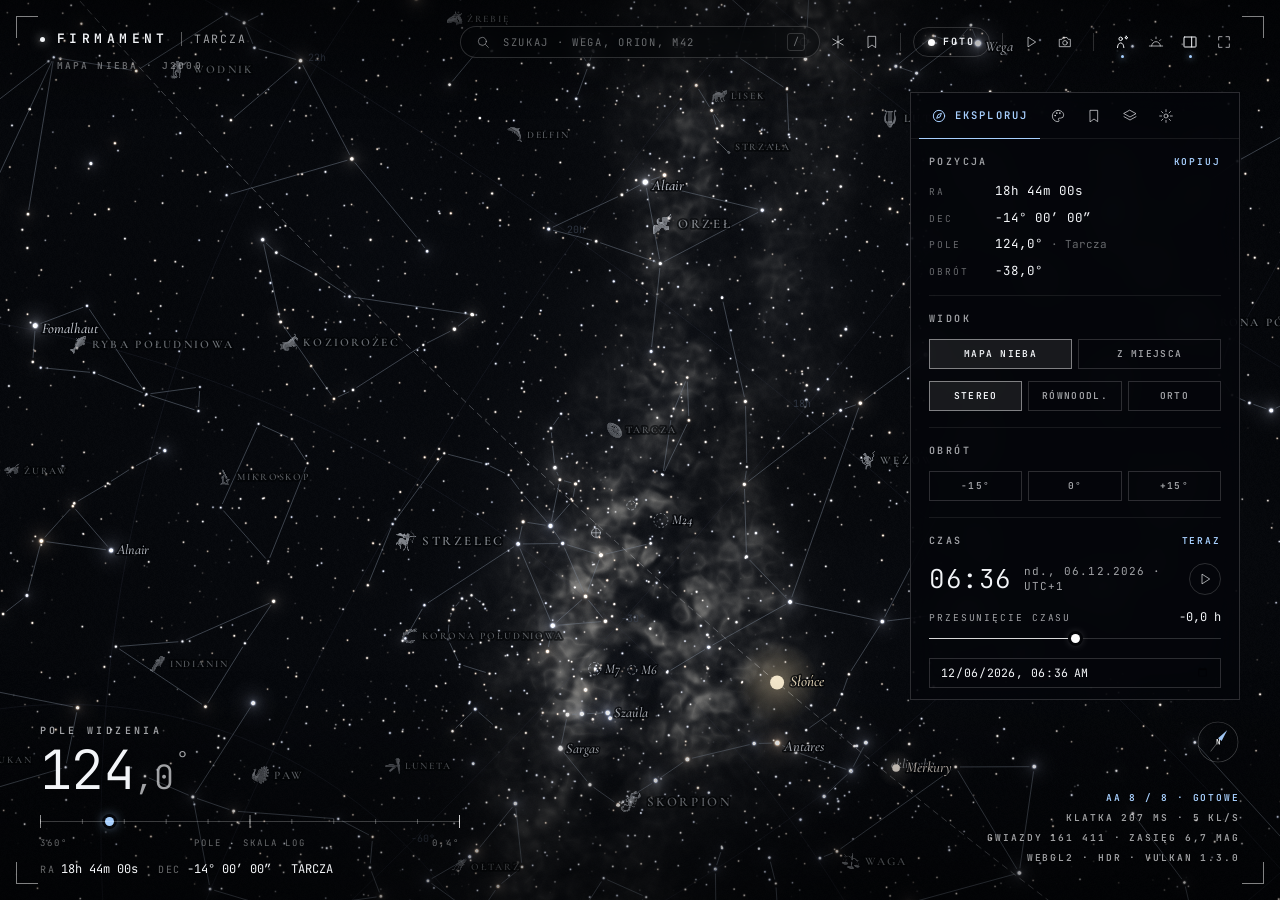
==== Firmament.html @ 1aa353bb "Firmament 1.0" ====
<!doctype html>
<html lang="pl">
<head>
<meta charset="utf-8">
<meta name="viewport" content="width=device-width, initial-scale=1, viewport-fit=cover">
<title>Firmament</title>
<meta name="claude:viewport-fit-sides" content="cover">
<link rel="preconnect" href="https://fonts.googleapis.com">
<link rel="preconnect" href="https://fonts.gstatic.com" crossorigin>
<link rel="stylesheet" href="https://fonts.googleapis.com/css2?family=Barlow+Semi+Condensed:wght@400;500&family=Cormorant+Garamond:ital,wght@0,500;0,600;1,500&family=JetBrains+Mono:wght@300;400;500;600&display=swap">
<style>
/* =====================================================================
   FIRMAMENT – arkusz stylów
   Układ: pełnoekranowe niebo, a nad nim pływające elementy: marka (lewy górny róg),
   wyszukiwarka (środek), narzędzia (prawy górny róg), panel-karta (prawa strona),
   blok pola widzenia (lewy dolny róg) i statystyki renderu (prawy dolny róg).
   Motyw: monochromatyczna biel na czerni; lodowy błękit tylko dla stanów aktywnych.
   ===================================================================== */
:root {
  color-scheme: dark;
  --void: #020306;
  --ink: #f3f5f8;
  --ink-2: rgba(243, 245, 248, .66);
  --ink-3: rgba(243, 245, 248, .42);
  --ink-4: rgba(243, 245, 248, .22);
  --line: rgba(255, 255, 255, .16);
  --line-2: rgba(255, 255, 255, .08);
  --line-3: rgba(255, 255, 255, .34);
  --card: rgba(4, 6, 10, .82);
  --hover: rgba(255, 255, 255, .06);
  --ice: #a8d0ff;
  --ice-soft: rgba(168, 208, 255, .14);
  --f-mono: "JetBrains Mono", ui-monospace, "Cascadia Mono", Consolas, Menlo, monospace;
  --f-atlas: "Cormorant Garamond", "Iowan Old Style", Georgia, serif;
  --edge: 40px;
  --top: 26px;
}
html { height: 100%; box-sizing: border-box; }
*, *::before, *::after { box-sizing: inherit; }
body { height: 100%; margin: 0; background: var(--void); color: var(--ink); font: 12px/1.4 var(--f-mono); overflow: hidden; -webkit-font-smoothing: antialiased; -webkit-tap-highlight-color: transparent; }
[hidden] { display: none !important; }
button, input, select, textarea { font: inherit; color: inherit; }
button { cursor: pointer; background: none; border: 0; padding: 0; }
:focus-visible { outline: 1px solid var(--ice); outline-offset: 2px; }
svg.ic { width: 16px; height: 16px; flex: none; fill: none; stroke: currentColor; stroke-width: 1.5; stroke-linecap: round; stroke-linejoin: round; }
kbd { font: inherit; }

#app { position: relative; height: 100%; overflow: hidden; }
#stage { position: absolute; inset: 0; background: var(--void); touch-action: none; }
#gl, #ov { position: absolute; inset: 0; width: 100%; height: 100%; display: block; }
/* soft scrims so the floating chrome stays legible over bright sky */
.scrim { position: absolute; left: 0; right: 0; pointer-events: none; z-index: 1; transition: opacity .35s ease; }
.scrim.top { top: 0; height: 120px; background: linear-gradient(rgba(0, 0, 0, .42), rgba(0, 0, 0, 0)); }
.scrim.bot { bottom: 0; height: 230px; background: linear-gradient(rgba(0, 0, 0, 0), rgba(0, 0, 0, .45)); }
body.photo .scrim { opacity: 0; }
#ov { cursor: grab; }
#ov.dragging { cursor: grabbing; }
#ov.pointing { cursor: pointer; }
.chrome { transition: opacity .35s ease; }

/* ---------- corner brackets ---------- */
.corner { position: absolute; width: 22px; height: 22px; pointer-events: none; border: 0 solid rgba(255, 255, 255, .5); z-index: 2; transition: all .35s ease; }
.corner.tl { top: calc(16px + env(safe-area-inset-top, 0px)); left: calc(16px + env(safe-area-inset-left, 0px)); border-top-width: 1px; border-left-width: 1px; }
.corner.tr { top: calc(16px + env(safe-area-inset-top, 0px)); right: calc(16px + env(safe-area-inset-right, 0px)); border-top-width: 1px; border-right-width: 1px; }
.corner.bl { bottom: calc(16px + env(safe-area-inset-bottom, 0px)); left: calc(16px + env(safe-area-inset-left, 0px)); border-bottom-width: 1px; border-left-width: 1px; }
.corner.br { bottom: calc(16px + env(safe-area-inset-bottom, 0px)); right: calc(16px + env(safe-area-inset-right, 0px)); border-bottom-width: 1px; border-right-width: 1px; }

/* ---------- brand + render status ---------- */
#brand { position: absolute; top: calc(var(--top) + 4px + env(safe-area-inset-top, 0px)); left: calc(var(--edge) + env(safe-area-inset-left, 0px)); z-index: 3; pointer-events: none; }
.brand-line { display: flex; align-items: center; gap: 12px; white-space: nowrap; }
.brand-dot { width: 5px; height: 5px; border-radius: 50%; background: var(--ink); box-shadow: 0 0 10px rgba(255, 255, 255, .8); }
.brand-name { font-weight: 600; font-size: 13px; letter-spacing: .34em; }
.brand-sep { width: 1px; height: 14px; background: var(--line-3); }
.brand-ctx { font-size: 11.5px; letter-spacing: .16em; color: var(--ink-2); text-transform: uppercase; }
.status { margin: 11px 0 0 17px; display: inline-flex; flex-direction: column; gap: 6px; font-size: 9.5px; font-weight: 600; letter-spacing: .22em; color: var(--ice); text-transform: uppercase; }
.status-bar { height: 2px; width: 120px; background: var(--line-2); position: relative; overflow: hidden; }
.status-bar i { position: absolute; left: 0; top: 0; bottom: 0; width: var(--p, 0%); background: var(--ice); transition: width .15s linear; }
.status.idle { color: var(--ink-3); }
.status.idle .status-bar { opacity: 0; }

/* ---------- search pill ---------- */
#search { position: absolute; top: calc(var(--top) + env(safe-area-inset-top, 0px)); left: 50%; transform: translateX(-50%); width: clamp(220px, calc(100% - 860px), 360px); z-index: 7; }
.pill { display: flex; align-items: center; gap: 10px; height: 32px; padding: 0 14px; border: 1px solid var(--line); border-radius: 999px; background: rgba(3, 4, 7, .5); backdrop-filter: blur(10px); -webkit-backdrop-filter: blur(10px); color: var(--ink-3); transition: border-color .2s; }
.pill:focus-within { border-color: var(--line-3); color: var(--ink-2); }
.pill input { flex: 1; min-width: 0; height: 100%; background: none; border: 0; outline: none; font-size: 10.5px; letter-spacing: .16em; color: var(--ink); }
.pill input::placeholder { color: var(--ink-3); text-transform: uppercase; }
.pill input::-webkit-search-cancel-button { display: none; }
.pill kbd { font-size: 10px; color: var(--ink-3); border: 1px solid var(--line); border-radius: 3px; padding: 0 5px; line-height: 16px; }
#q-res { margin-top: 8px; padding: 6px; }
.qr { display: grid; grid-template-columns: 74px minmax(0, 1fr) auto; align-items: center; gap: 10px; width: 100%; padding: 8px 10px; text-align: left; color: var(--ink); }
.qr .k { font-size: 9px; font-weight: 600; letter-spacing: .18em; color: var(--ink-3); text-transform: uppercase; }
.qr .t { display: flex; align-items: center; gap: 7px; min-width: 0; font-size: 12px; white-space: nowrap; }
.qr .tt { overflow: hidden; text-overflow: ellipsis; }
.qr small { font-size: 10px; color: var(--ink-3); white-space: nowrap; }
.qr.sel, .qr:hover { background: var(--hover); }
.qr.sel .k { color: var(--ice); }

/* ---------- toolbar ---------- */
#tools { position: absolute; top: calc(var(--top) + env(safe-area-inset-top, 0px)); right: calc(var(--edge) + env(safe-area-inset-right, 0px)); display: flex; align-items: center; gap: 2px; z-index: 6; }
.tsep { width: 1px; height: 18px; background: var(--line); margin: 0 10px; }
.tb { position: relative; display: grid; place-items: center; width: 32px; height: 32px; border-radius: 6px; color: var(--ink-2); transition: color .15s, background .15s; }
.tb:hover { color: var(--ink); background: var(--hover); }
.tb.on { color: var(--ink); }
.tb.on::after { content: ""; position: absolute; bottom: 0; left: 50%; width: 3px; height: 3px; margin-left: -1.5px; border-radius: 50%; background: var(--ice); box-shadow: 0 0 6px var(--ice); }
.tb:disabled { opacity: .28; cursor: default; background: none; }
.tpill { display: inline-flex; align-items: center; gap: 8px; height: 30px; padding: 0 14px; border: 1px solid var(--line); border-radius: 999px; font-size: 10px; font-weight: 600; letter-spacing: .2em; color: var(--ink); transition: background .15s, border-color .15s; }
.tpill i { width: 7px; height: 7px; border-radius: 50%; background: #fff; box-shadow: 0 0 8px rgba(255, 255, 255, .8); }
.tpill:hover { background: var(--hover); border-color: var(--line-3); }

/* ---------- card surfaces ---------- */
.card { background: var(--card); border: 1px solid var(--line); backdrop-filter: blur(16px); -webkit-backdrop-filter: blur(16px); }

/* ---------- panel ---------- */
#panel { position: absolute; top: calc(92px + env(safe-area-inset-top, 0px)); right: calc(var(--edge) + env(safe-area-inset-right, 0px)); width: 330px; max-height: calc(100% - 92px - 200px - env(safe-area-inset-top, 0px) - env(safe-area-inset-bottom, 0px)); display: flex; flex-direction: column; z-index: 5; }
.tabs { display: flex; align-items: stretch; gap: 0; padding: 0 8px; border-bottom: 1px solid var(--line-2); flex: none; }
.tab { display: flex; align-items: center; gap: 8px; height: 46px; padding: 0 10px; color: var(--ink-2); border-bottom: 1px solid transparent; margin-bottom: -1px; transition: color .15s; }
.tab span { display: none; font-size: 10.5px; font-weight: 600; letter-spacing: .2em; text-transform: uppercase; }
.tab:hover { color: var(--ink); }
.tab.active { color: var(--ice); border-bottom-color: var(--ice); padding: 0 12px; }
.tab.active span { display: inline; }
.tab-body { overflow-y: auto; overflow-x: hidden; padding: 0 18px; scrollbar-width: thin; scrollbar-color: rgba(255, 255, 255, .16) transparent; min-height: 0; }
.sec { padding: 16px 0; border-bottom: 1px solid var(--line-2); }
.sec:last-child { border-bottom: 0; }
.sec-h { display: flex; align-items: center; justify-content: space-between; gap: 10px; margin: 0 0 13px; font-size: 10px; font-weight: 600; letter-spacing: .24em; text-transform: uppercase; color: var(--ink-2); }
.sec.fold .sec-h { cursor: pointer; margin: 0; }
.sec.fold.open .sec-h { margin-bottom: 13px; }
.sec.fold:not(.open) .sec-b { display: none; }
.sec-h .plus { font-weight: 400; font-size: 14px; color: var(--ink-3); transition: transform .2s; }
.sec.fold.open .plus { transform: rotate(45deg); }
.link { font-size: 9.5px; font-weight: 600; letter-spacing: .2em; text-transform: uppercase; color: var(--ice); }
.link:hover { color: #fff; }
.sec-b { display: flex; flex-direction: column; gap: 12px; }
.note { margin: 0; font-size: 10.5px; line-height: 1.55; color: var(--ink-3); letter-spacing: .02em; }

.kv { display: grid; grid-template-columns: 56px minmax(0, 1fr); gap: 9px 10px; margin: 0; align-items: baseline; }
.kv dt { font-size: 9.5px; letter-spacing: .2em; color: var(--ink-3); text-transform: uppercase; }
.kv dd { margin: 0; font-size: 12.5px; font-variant-numeric: tabular-nums; white-space: nowrap; }
.kv dd small { color: var(--ink-3); font-size: 11px; }

.btn { display: flex; align-items: center; justify-content: space-between; gap: 10px; min-height: 34px; padding: 0 13px; border: 1px solid var(--line); font-size: 10px; font-weight: 600; letter-spacing: .18em; text-transform: uppercase; color: var(--ink); text-align: left; transition: background .15s, border-color .15s; }
.btn:hover { background: var(--hover); border-color: var(--line-3); }
.btn.prime { border-color: rgba(168, 208, 255, .6); }
.btn kbd { font-weight: 500; color: var(--ink-3); letter-spacing: .14em; }
.btn.sm { min-height: 28px; padding: 0 10px; justify-content: center; }
.btns { display: flex; gap: 6px; flex-wrap: wrap; }
.btns .btn { flex: 1; justify-content: center; }
.seg { display: grid; grid-auto-flow: column; grid-auto-columns: 1fr; gap: 6px; }
.seg button { height: 30px; border: 1px solid var(--line); font-size: 9.5px; font-weight: 600; letter-spacing: .14em; text-transform: uppercase; color: var(--ink-2); white-space: nowrap; padding: 0 4px; transition: all .15s; }
.seg button:hover { color: var(--ink); border-color: var(--line-3); }
.seg button.on { background: rgba(255, 255, 255, .08); border-color: rgba(255, 255, 255, .45); color: var(--ink); }

/* ---------- sliders ---------- */
.sl { display: flex; flex-direction: column; gap: 3px; }
.sl-top { display: flex; justify-content: space-between; align-items: baseline; gap: 10px; }
.sl-top label { font-size: 9.5px; letter-spacing: .2em; text-transform: uppercase; color: var(--ink-2); white-space: nowrap; overflow: hidden; text-overflow: ellipsis; cursor: default; }
.sl-val { width: 86px; padding: 0; background: none; border: 0; border-bottom: 1px solid transparent; text-align: right; font-size: 12px; color: var(--ink); font-variant-numeric: tabular-nums; }
.sl-val:hover { border-bottom-color: var(--line); }
.sl-val:focus { outline: none; border-bottom-color: var(--ice); }
input[type=range] { -webkit-appearance: none; appearance: none; width: 100%; height: 16px; margin: 0; background: transparent; cursor: pointer; --p: 50%; }
input[type=range]:focus { outline: none; }
input[type=range]::-webkit-slider-runnable-track { height: 1px; background: linear-gradient(90deg, rgba(255, 255, 255, .85) var(--p), rgba(255, 255, 255, .17) var(--p)); }
input[type=range]::-webkit-slider-thumb { -webkit-appearance: none; width: 9px; height: 9px; margin-top: -4px; border-radius: 50%; background: #fff; box-shadow: 0 0 0 3px rgba(3, 4, 7, .95), 0 0 10px rgba(255, 255, 255, .45); transition: transform .12s; }
input[type=range]:hover::-webkit-slider-thumb, input[type=range]:active::-webkit-slider-thumb { transform: scale(1.35); }
input[type=range]:focus-visible::-webkit-slider-thumb { box-shadow: 0 0 0 3px rgba(3, 4, 7, .95), 0 0 0 4px var(--ice); }
input[type=range]::-moz-range-track { height: 1px; background: rgba(255, 255, 255, .17); }
input[type=range]::-moz-range-progress { height: 1px; background: rgba(255, 255, 255, .85); }
input[type=range]::-moz-range-thumb { width: 9px; height: 9px; border: 0; border-radius: 50%; background: #fff; box-shadow: 0 0 0 3px rgba(3, 4, 7, .95), 0 0 10px rgba(255, 255, 255, .45); }

/* ---------- switches ---------- */
.sw { position: relative; display: flex; align-items: center; gap: 12px; min-height: 30px; cursor: pointer; font-size: 10px; font-weight: 600; letter-spacing: .14em; text-transform: uppercase; color: var(--ink); }
.sw small { display: block; margin-top: 2px; font-size: 10px; font-weight: 400; letter-spacing: .02em; text-transform: none; color: var(--ink-3); }
.sw input { position: absolute; opacity: 0; pointer-events: none; }
.sw i { flex: none; position: relative; width: 26px; height: 14px; border: 1px solid var(--line-3); border-radius: 8px; transition: border-color .2s; }
.sw i::after { content: ""; position: absolute; top: 2px; left: 2px; width: 8px; height: 8px; border-radius: 50%; background: var(--ink-3); transition: transform .2s, background .2s, box-shadow .2s; }
.sw input:checked + i { border-color: rgba(255, 255, 255, .75); }
.sw input:checked + i::after { transform: translateX(12px); background: #fff; box-shadow: 0 0 7px rgba(255, 255, 255, .7); }
.sw input:focus-visible + i { outline: 1px solid var(--ice); outline-offset: 2px; }
.sw-t { flex: 1; min-width: 0; }

/* ---------- form fields ---------- */
select, .txt { height: 30px; width: 100%; min-width: 0; padding: 0 10px; background: transparent; border: 1px solid var(--line); border-radius: 0; font-size: 11.5px; color: var(--ink); }
select { appearance: none; -webkit-appearance: none; padding-right: 26px; background: url("data:image/svg+xml,%3Csvg xmlns='http://www.w3.org/2000/svg' width='9' height='5'%3E%3Cpath d='M0 0l4.5 5L9 0' fill='none' stroke='%23ffffff' stroke-opacity='.6'/%3E%3C/svg%3E") no-repeat right 10px center; }
select:hover, .txt:hover { border-color: var(--line-3); }
select:focus, .txt:focus { outline: none; border-color: var(--ice); }
option { background: #07090d; color: var(--ink); }
.txt::-webkit-calendar-picker-indicator { filter: invert(1); opacity: .5; }
textarea.txt { height: 80px; padding: 8px 10px; font-size: 10.5px; line-height: 1.45; resize: vertical; }
.two { display: grid; grid-template-columns: 1fr 1fr; gap: 6px; }
.fld { display: flex; flex-direction: column; gap: 5px; font-size: 9px; letter-spacing: .2em; color: var(--ink-3); text-transform: uppercase; }

.timebig { display: flex; align-items: center; gap: 12px; }
.timebig b { font-size: 26px; font-weight: 300; letter-spacing: .02em; font-variant-numeric: tabular-nums; }
.timebig small { font-size: 11px; color: var(--ink-2); letter-spacing: .1em; flex: 1; }
.timebig .tb { border: 1px solid var(--line); border-radius: 50%; }

/* ---------- looks ---------- */
.looks { display: grid; grid-template-columns: 1fr 1fr; gap: 12px 10px; }
.look { display: flex; flex-direction: column; gap: 6px; min-width: 0; text-align: left; font-size: 9px; font-weight: 600; letter-spacing: .18em; text-transform: uppercase; color: var(--ink-3); }
.look canvas { width: 100%; aspect-ratio: 16 / 9; display: block; border: 1px solid var(--line-2); background: #000; transition: border-color .15s; }
.look:hover canvas { border-color: var(--line-3); }
.look.active { color: var(--ink); }
.look.active canvas { border-color: rgba(255, 255, 255, .9); }
.look .ln { display: flex; align-items: center; gap: 6px; white-space: nowrap; overflow: hidden; }
.look .del { margin-left: auto; color: var(--ink-3); font-size: 13px; line-height: 1; padding: 0 2px; }
.look .del:hover { color: #fff; }
.grad { height: 8px; border: 1px solid var(--line-2); }
.colors { display: grid; grid-template-columns: 1fr 1fr; gap: 8px 12px; }
.cpick { display: flex; align-items: center; gap: 9px; min-width: 0; font-size: 10px; letter-spacing: .06em; color: var(--ink-2); }
.cpick input { flex: none; width: 22px; height: 16px; padding: 0; border: 1px solid var(--line-3); background: none; cursor: pointer; }
.cpick input::-webkit-color-swatch-wrapper { padding: 0; }
.cpick input::-webkit-color-swatch { border: 0; }
.cpick span { white-space: nowrap; overflow: hidden; text-overflow: ellipsis; }

/* ---------- targets ---------- */
.targets { display: flex; flex-direction: column; }
.tg-h { padding: 16px 4px 6px; border-bottom: 1px solid var(--line-2); font-size: 9px; font-weight: 600; letter-spacing: .24em; text-transform: uppercase; color: var(--ice); }
.tg-h:first-child { padding-top: 2px; }
.tgt.ic { grid-template-columns: auto minmax(0, 1fr) auto; }
/* constellation icons: one white sprite sheet, cut from the illustrations (data/artdata.js) */
.ico { display: inline-block; flex: none; width: var(--s); height: var(--s); background-image: var(--icons); background-repeat: no-repeat;
  background-size: calc(var(--s) * var(--c)) auto; background-position: calc(var(--x) * var(--s) * -1) calc(var(--y) * var(--s) * -1); opacity: .82; vertical-align: middle; }
.tgt .ico { opacity: .7; }
.tgt:hover .ico { opacity: 1; }
.tgt { display: grid; grid-template-columns: minmax(0, 1fr) auto; align-items: center; gap: 10px; padding: 9px 4px; border-bottom: 1px solid var(--line-2); text-align: left; color: var(--ink); }
.tgt:last-child { border-bottom: 0; }
.tgt:hover { background: var(--hover); }
.tgt .n { display: block; font-size: 10.5px; font-weight: 600; letter-spacing: .16em; text-transform: uppercase; }
.tgt .s { display: block; margin-top: 3px; font-size: 10.5px; color: var(--ink-3); }
.tgt .go { color: var(--ink-3); font-size: 10px; letter-spacing: .14em; }
.tgt .del { color: var(--ink-3); font-size: 14px; padding: 0 4px; }
.tgt .del:hover { color: #fff; }
.empty { font-size: 10.5px; color: var(--ink-3); }
.keys { display: grid; grid-template-columns: auto 1fr; gap: 7px 14px; font-size: 10.5px; color: var(--ink-2); align-items: baseline; }
.keys kbd { font-size: 10px; color: var(--ink); border: 1px solid var(--line); padding: 1px 6px; justify-self: start; white-space: nowrap; }

/* ---------- field of view block (bottom left) ---------- */
#zoomblk { position: absolute; left: calc(var(--edge) + env(safe-area-inset-left, 0px)); bottom: calc(22px + env(safe-area-inset-bottom, 0px)); width: 420px; max-width: calc(100% - 2 * var(--edge)); z-index: 3; }
.zb-label { font-size: 10px; font-weight: 600; letter-spacing: .34em; color: var(--ink-2); text-transform: uppercase; pointer-events: none; }
.zb-num { margin: 4px 0 12px; font-size: 54px; font-weight: 300; line-height: 1.05; letter-spacing: -.01em; font-variant-numeric: tabular-nums; pointer-events: none; text-shadow: 0 2px 18px rgba(0, 0, 0, .6); }
.zb-num small { font-size: .62em; color: var(--ink-2); }
.zb-num sup { font-size: .4em; vertical-align: 1em; margin-left: 3px; color: var(--ink-2); }
.ruler { position: relative; height: 22px; }
.ruler::before { content: ""; position: absolute; left: 0; right: 0; top: 4px; height: 13px; background:
  linear-gradient(90deg, rgba(255,255,255,.55) 0 1px, transparent 1px) 0 0 / 50% 100% repeat-x,
  linear-gradient(90deg, rgba(255,255,255,.3) 0 1px, transparent 1px) 0 4px / 10% 5px repeat-x;
  border-right: 1px solid rgba(255,255,255,.55); pointer-events: none; }
.ruler::after { content: ""; position: absolute; left: 0; right: 0; top: 10px; height: 1px; background: rgba(255,255,255,.22); pointer-events: none; }
.ruler input { position: absolute; inset: 2px 0 0; height: 18px; }
.ruler input::-webkit-slider-runnable-track { background: transparent; }
.ruler input::-moz-range-track, .ruler input::-moz-range-progress { background: transparent; }
.ruler input::-webkit-slider-thumb { background: var(--ice); box-shadow: 0 0 0 3px rgba(3, 4, 7, .9), 0 0 12px var(--ice); }
.ruler input::-moz-range-thumb { background: var(--ice); }
.ruler-lab { display: flex; justify-content: space-between; margin-top: 4px; font-size: 9px; letter-spacing: .22em; color: var(--ink-3); text-transform: uppercase; pointer-events: none; }
#readout { display: flex; flex-wrap: wrap; gap: 4px 20px; margin-top: 12px; font-size: 12px; color: var(--ink); font-variant-numeric: tabular-nums; pointer-events: none; text-shadow: 0 1px 3px rgba(0, 0, 0, .8); }
#readout span { white-space: nowrap; }
#readout em { font-style: normal; color: var(--ink-3); margin-right: 6px; font-size: 10px; letter-spacing: .16em; }

/* ---------- render stats (bottom right) ---------- */
#stats { position: absolute; right: calc(var(--edge) + env(safe-area-inset-right, 0px)); bottom: calc(32px + env(safe-area-inset-bottom, 0px)); text-align: right; font-size: 9.5px; font-weight: 600; letter-spacing: .2em; line-height: 2.1; color: var(--ink-2); text-transform: uppercase; pointer-events: none; z-index: 3; text-shadow: 0 1px 3px rgba(0, 0, 0, .8); }
#stats .hi { color: var(--ice); }
#compass { position: absolute; right: calc(var(--edge) + env(safe-area-inset-right, 0px)); bottom: calc(136px + env(safe-area-inset-bottom, 0px)); width: 44px; height: 44px; border-radius: 50%; z-index: 3; }
#compass canvas { width: 100%; height: 100%; display: block; }

/* ---------- object card, tooltip, toast ---------- */
#card { position: absolute; top: calc(98px + env(safe-area-inset-top, 0px)); left: calc(var(--edge) + env(safe-area-inset-left, 0px)); width: 300px; max-width: calc(100% - 32px); padding: 18px 18px 16px; z-index: 4; animation: rise .3s ease-out; }
@keyframes rise { from { opacity: 0; transform: translateY(-6px); } to { opacity: 1; transform: none; } }
#card .kind { font-size: 9.5px; font-weight: 600; letter-spacing: .24em; color: var(--ice); text-transform: uppercase; }
#card h2 { margin: 8px 0 3px; font: 500 30px/1.05 var(--f-atlas); color: #fff; text-wrap: balance; }
#card .sub { font: italic 500 15px var(--f-atlas); color: var(--ink-2); }
#card .hd { display: flex; justify-content: space-between; align-items: flex-start; gap: 10px; }
#card .hd .ico { margin: 30px -2px 0 0; opacity: .9; }
#card .desc { margin: 14px 0 6px; font: italic 500 15px/1.38 var(--f-atlas); color: var(--ink-2); }
#card .orig { margin: 0; font-size: 9px; letter-spacing: .14em; text-transform: uppercase; color: var(--ink-3); }
#card dl { display: grid; grid-template-columns: auto 1fr; gap: 7px 14px; margin: 16px 0; }
#card dt { font-size: 9px; letter-spacing: .18em; text-transform: uppercase; color: var(--ink-3); align-self: center; }
#card dd { margin: 0; text-align: right; font-size: 11.5px; font-variant-numeric: tabular-nums; }
#card .x { position: absolute; top: 8px; right: 8px; width: 28px; height: 28px; }
#tip { position: absolute; pointer-events: none; padding: 6px 10px; white-space: nowrap; font-size: 10px; font-weight: 600; letter-spacing: .14em; text-transform: uppercase; transform: translate(14px, 14px); z-index: 4; }
#tip { display: flex; align-items: center; }
#tip span { margin-left: 8px; color: var(--ink-3); font-weight: 400; }
#tip .ico { margin: -3px 8px -3px -2px; opacity: .9; }
#toast { position: absolute; top: calc(70px + env(safe-area-inset-top, 0px)); left: 50%; transform: translate(-50%, -6px); opacity: 0; padding: 8px 16px; font-size: 10px; font-weight: 600; letter-spacing: .18em; text-transform: uppercase; pointer-events: none; z-index: 8; transition: opacity .25s, transform .25s; max-width: calc(100% - 32px); text-align: center; }
#toast.show { opacity: 1; transform: translate(-50%, 0); }
#nogl { position: absolute; inset: 0; display: grid; place-items: center; padding: 24px; text-align: center; color: var(--ink-2); letter-spacing: .06em; }

/* ---------- tour caption ---------- */
#caption { position: absolute; left: 50%; bottom: calc(92px + env(safe-area-inset-bottom, 0px)); width: min(560px, calc(100% - 32px)); transform: translate(-50%, 14px); opacity: 0; text-align: center; pointer-events: none; z-index: 4; transition: opacity .7s ease, transform .7s ease; text-shadow: 0 2px 16px rgba(0, 0, 0, .85); }
#caption.show { opacity: 1; transform: translate(-50%, 0); }
.cap-k { font-size: 9.5px; font-weight: 600; letter-spacing: .3em; text-transform: uppercase; color: var(--ice); }
.cap-t { margin: 8px 0 6px; font: 500 46px/1.02 var(--f-atlas); color: #fff; text-wrap: balance; }
.cap-s { font-size: 11.5px; letter-spacing: .04em; color: var(--ink-2); line-height: 1.5; }
.cap-c { margin-top: 10px; font-size: 10px; font-weight: 600; letter-spacing: .26em; text-transform: uppercase; color: var(--ink); }
.cap-c:empty { display: none; }
.cap-c span { display: inline-flex; align-items: center; gap: 7px; }
.cap-c i { margin: 0 10px; font-style: normal; opacity: .55; }
body.photo #caption { display: none; }
@media (max-width: 760px) { #caption { bottom: calc(150px + env(safe-area-inset-bottom, 0px)); } .cap-t { font-size: 34px; } }

/* ---------- photo mode ---------- */
body.photo .chrome { opacity: 0; pointer-events: none; }
body.photo .corner { border-color: rgba(255, 255, 255, .8); width: 30px; height: 30px; }
#crop { position: absolute; pointer-events: none; box-shadow: 0 0 0 200vmax rgba(0, 0, 0, .62); outline: 1px solid rgba(255, 255, 255, .5); z-index: 2; transition: all .3s ease; }
#flash { position: absolute; inset: 0; background: #fff; opacity: 0; pointer-events: none; z-index: 9; }
#flash.go { animation: flash .5s ease-out; }
@keyframes flash { from { opacity: .55; } to { opacity: 0; } }
#photobar { position: absolute; left: 50%; bottom: calc(26px + env(safe-area-inset-bottom, 0px)); transform: translateX(-50%); display: flex; align-items: center; justify-content: center; flex-wrap: wrap; gap: 12px 18px; padding: 12px 16px; max-width: calc(100% - 32px); z-index: 8; transition: opacity .45s ease, transform .45s ease; }
#photobar.idle { opacity: 0; transform: translate(-50%, 8px); }
.pb-g { display: flex; align-items: center; gap: 6px; }
.pb-l { font-size: 9px; font-weight: 600; letter-spacing: .22em; color: var(--ink-3); margin-right: 4px; text-transform: uppercase; }
.chip { height: 26px; padding: 0 9px; border: 1px solid var(--line); font-size: 9.5px; font-weight: 600; letter-spacing: .14em; text-transform: uppercase; color: var(--ink-2); transition: all .15s; }
.chip:hover { color: var(--ink); border-color: var(--line-3); }
.chip.on { color: #fff; border-color: rgba(255, 255, 255, .55); background: rgba(255, 255, 255, .08); }
.pb-exp { width: 120px; }
.shutter { display: inline-flex; align-items: center; gap: 9px; height: 34px; padding: 0 16px; border: 1px solid rgba(255, 255, 255, .75); border-radius: 999px; font-size: 10px; font-weight: 600; letter-spacing: .22em; color: #fff; text-transform: uppercase; }
.shutter i { width: 10px; height: 10px; border-radius: 50%; background: #fff; box-shadow: 0 0 0 3px rgba(255, 255, 255, .2), 0 0 10px rgba(255, 255, 255, .8); }
.shutter:hover { background: rgba(255, 255, 255, .08); }
#ph-hint { position: absolute; top: calc(30px + env(safe-area-inset-top, 0px)); left: 50%; transform: translateX(-50%); font-size: 9.5px; font-weight: 600; letter-spacing: .26em; color: var(--ink-3); white-space: nowrap; z-index: 8; transition: opacity .45s; pointer-events: none; text-transform: uppercase; }
#ph-hint.idle { opacity: 0; }

/* snapshot dialog */
#shot { position: fixed; inset: 0; z-index: 50; display: grid; place-items: center; background: rgba(1, 2, 4, .86); padding: 24px max(16px, env(safe-area-inset-right, 0px)) 24px max(16px, env(safe-area-inset-left, 0px)); }
#shot .box { display: flex; flex-direction: column; gap: 14px; max-width: min(1100px, 100%); padding: 16px; }
#shot img { max-width: 100%; max-height: 66vh; display: block; margin: 0 auto; border: 1px solid var(--line-2); }
#shot .meta { display: flex; justify-content: space-between; gap: 14px; flex-wrap: wrap; font-size: 10px; letter-spacing: .16em; color: var(--ink-3); text-transform: uppercase; }

/* ---------- responsive ---------- */
@media (max-width: 1180px) { #search { width: 220px; } }
@media (max-width: 1000px) {
  .t-misc { display: none; }
  #search { top: calc(70px + env(safe-area-inset-top, 0px)); left: calc(var(--edge) + env(safe-area-inset-left, 0px)); transform: none; width: 300px; }
  #panel { top: calc(120px + env(safe-area-inset-top, 0px)); }
  #card { top: calc(116px + env(safe-area-inset-top, 0px)); }
}
@media (max-width: 760px) {
  :root { --edge: 20px; --top: 18px; }
  .corner { display: none; }
  .t-hist, .tsep { display: none; }
  .brand-ctx, .brand-sep { display: none; }
  .status { display: none; }
  #search { top: calc(60px + env(safe-area-inset-top, 0px)); left: calc(var(--edge) + env(safe-area-inset-left, 0px)); right: calc(var(--edge) + env(safe-area-inset-right, 0px)); width: auto; }
  #panel { top: auto; bottom: 0; left: 0; right: 0; width: auto; max-height: 58%; border-left: 0; border-right: 0; border-bottom: 0; padding-bottom: env(safe-area-inset-bottom, 0px); }
  .tabs { padding-left: max(8px, env(safe-area-inset-left, 0px)); padding-right: max(8px, env(safe-area-inset-right, 0px)); }
  .tab-body { padding-left: max(16px, env(safe-area-inset-left, 0px)); padding-right: max(16px, env(safe-area-inset-right, 0px)); }
  #zoomblk { width: auto; right: calc(84px + env(safe-area-inset-right, 0px)); }
  .zb-num { font-size: 34px; margin-bottom: 8px; }
  #readout { font-size: 10.5px; gap: 2px 12px; }
  #stats { display: none; }
  #compass { bottom: calc(24px + env(safe-area-inset-bottom, 0px)); }
  #card { top: calc(106px + env(safe-area-inset-top, 0px)); left: 16px; right: 16px; width: auto; }
  #photobar { gap: 10px; padding: 10px; }
  .pb-exp { width: 90px; }
}
@media (max-height: 640px) and (min-width: 761px) {
  .zb-num { font-size: 38px; }
  #panel { max-height: calc(100% - 92px - 24px); }
  #compass { display: none; }
}
@media (max-width: 480px) { .brand-name { display: none; } }
@media (prefers-reduced-motion: reduce) { *, *::before, *::after { transition: none !important; animation: none !important; } }

</style>
</head>
<body>
<div id="app">
  <main id="stage">
    <canvas id="gl"></canvas>
    <canvas id="ov" tabindex="0" aria-label="Mapa nieba. Przeciągnij, aby przesuwać; kółkiem myszy przybliżaj."></canvas>
    <div class="scrim top"></div><div class="scrim bot"></div>
    <div id="crop" hidden></div>
    <div id="flash"></div>
  </main>
  <div class="corner tl"></div><div class="corner tr"></div><div class="corner bl"></div><div class="corner br"></div>

  <div id="brand" class="chrome">
    <div class="brand-line"><span class="brand-dot"></span><span class="brand-name">FIRMAMENT</span><span class="brand-sep"></span><span class="brand-ctx" id="ctx">—</span></div>
    <div class="status idle" id="status"><span id="status-t">Gotowe</span><span class="status-bar"><i></i></span></div>
  </div>

  <div id="search" class="chrome">
    <label class="pill"><i data-ic="search"></i><input id="q" type="search" autocomplete="off" spellcheck="false" placeholder="Szukaj · Wega, Orion, M42" aria-label="Szukaj obiektu"><kbd>/</kbd></label>
    <div id="q-res" class="card" hidden></div>
  </div>

  <nav id="tools" class="chrome" aria-label="Narzędzia">
    <button class="tb" id="b-home" title="Widok startowy (H)" aria-label="Widok startowy"><i data-ic="home"></i></button>
    <button class="tb t-hist" id="b-back" title="Poprzedni widok" aria-label="Poprzedni widok"><i data-ic="back"></i></button>
    <button class="tb t-hist" id="b-fwd" title="Następny widok" aria-label="Następny widok"><i data-ic="fwd"></i></button>
    <span class="tsep t-misc"></span>
    <button class="tb t-misc" id="b-cross" title="Celownik" aria-label="Celownik"><i data-ic="cross"></i></button>
    <button class="tb t-misc" id="b-tour" title="Wycieczka po niebie (T)" aria-label="Wycieczka po niebie"><i data-ic="asterisk"></i></button>
    <button class="tb t-misc" id="b-mark" title="Zapisz widok w Celach" aria-label="Zapisz widok"><i data-ic="mark"></i></button>
    <span class="tsep"></span>
    <button class="tpill" id="b-photo" title="Tryb fotograficzny (P)"><i></i>FOTO</button>
    <span class="tsep"></span>
    <button class="tb" id="b-play" title="Upływ czasu (spacja)" aria-label="Upływ czasu"><i data-ic="play"></i></button>
    <button class="tb t-misc" id="b-shot" title="Szybkie zdjęcie 2×" aria-label="Szybkie zdjęcie"><i data-ic="camera"></i></button>
    <span class="tsep t-misc"></span>
    <button class="tb" id="b-art" title="Ilustracje gwiazdozbiorów (I)" aria-label="Ilustracje gwiazdozbiorów" aria-pressed="true"><i data-ic="figure"></i></button>
    <button class="tb" id="b-mode" title="Niebo nad miejscem obserwacji (M)" aria-label="Tryb widoku"><i data-ic="horizon"></i></button>
    <button class="tb on" id="b-panel" title="Panel" aria-label="Panel"><i data-ic="panel"></i></button>
    <button class="tb t-misc" id="b-full" title="Pełny ekran (F)" aria-label="Pełny ekran"><i data-ic="full"></i></button>
  </nav>

  <aside id="panel" class="card chrome">
    <nav class="tabs" role="tablist">
      <button class="tab active" data-tab="nav" title="Eksploruj"><i data-ic="compass"></i><span>Eksploruj</span></button>
      <button class="tab" data-tab="style" title="Styl"><i data-ic="palette"></i><span>Styl</span></button>
      <button class="tab" data-tab="targets" title="Cele"><i data-ic="mark"></i><span>Cele</span></button>
      <button class="tab" data-tab="layers" title="Warstwy"><i data-ic="layers"></i><span>Warstwy</span></button>
      <button class="tab" data-tab="settings" title="Ustawienia"><i data-ic="gear"></i><span>Ustawienia</span></button>
    </nav>

    <!-- EXPLORE -->
    <div class="tab-body" id="tab-nav">
      <section class="sec">
        <h3 class="sec-h">Pozycja<button class="link" id="copy-pos">Kopiuj</button></h3>
        <dl class="kv" id="pos"></dl>
      </section>
      <section class="sec">
        <h3 class="sec-h">Widok</h3>
        <div class="sec-b"><div class="seg" id="seg-mode"></div><div class="seg" id="seg-proj"></div></div>
      </section>
      <section class="sec">
        <h3 class="sec-h">Obrót</h3>
        <div class="seg" id="seg-rot"></div>
      </section>
      <section class="sec">
        <h3 class="sec-h">Czas<button class="link" id="t-now">Teraz</button></h3>
        <div class="sec-b">
          <div class="timebig"><b id="t-big">00:00</b><small id="t-date"></small><button class="tb" id="t-play" title="Upływ czasu (spacja)" aria-label="Upływ czasu"><i data-ic="play"></i></button></div>
          <div id="r-hour"></div>
          <input class="txt" id="dt" type="datetime-local" step="60" aria-label="Data i godzina">
          <select id="speed" aria-label="Tempo upływu czasu"><option value="1">Tempo upływu: rzeczywiste</option><option value="60">Tempo: 1 minuta na sekundę</option><option value="600" selected>Tempo: 10 minut na sekundę</option><option value="3600">Tempo: 1 godzina na sekundę</option><option value="86400">Tempo: 1 doba na sekundę</option><option value="-600">Wstecz: 10 minut na sekundę</option></select>
        </div>
      </section>
      <section class="sec">
        <h3 class="sec-h">Miejsce obserwacji</h3>
        <div class="sec-b">
          <select id="loc" aria-label="Miejsce obserwacji"></select>
          <div class="two"><label class="fld">Szerokość<input class="txt" id="lat" type="number" step="0.01" min="-90" max="90"></label><label class="fld">Długość<input class="txt" id="lon" type="number" step="0.01" min="-180" max="180"></label></div>
        </div>
      </section>
      <section class="sec">
        <div class="sec-b">
          <button class="btn" id="a-night">Niebo dziś o 22:00<kbd>N</kbd></button>
          <button class="btn" id="a-random">Losowy cel<kbd>R</kbd></button>
          <button class="btn" id="a-tour"><span>Wycieczka po niebie</span><kbd>T</kbd></button>
          <button class="btn prime" id="a-photo">Tryb fotograficzny<kbd>P</kbd></button>
        </div>
      </section>
    </div>

    <!-- STYLE -->
    <div class="tab-body" id="tab-style" hidden>
      <section class="sec">
        <h3 class="sec-h">Wygląd<button class="link" id="surprise">Zaskocz mnie</button></h3>
        <div class="looks" id="looks"></div>
      </section>
      <section class="sec">
        <h3 class="sec-h">Paleta<button class="link" id="pal-edit">Edytuj</button></h3>
        <div class="sec-b"><div class="grad" id="grad"></div><select id="pal" aria-label="Paleta"></select><div class="colors" id="colors" hidden></div></div>
      </section>
      <section class="sec">
        <h3 class="sec-h">Gwiazdy</h3>
        <div class="sec-b" id="r-stars"><div class="seg" id="seg-spec"></div></div>
      </section>
      <section class="sec">
        <h3 class="sec-h">Niebo</h3>
        <div class="sec-b" id="r-sky"></div>
      </section>
      <section class="sec">
        <h3 class="sec-h">Opisy i linie</h3>
        <div class="sec-b" id="r-lines"><div class="seg" id="seg-font"></div></div>
      </section>
      <section class="sec fold">
        <h3 class="sec-h">Zaawansowane<span class="plus">+</span></h3>
        <div class="sec-b" id="r-adv"><div class="seg" id="seg-size"></div><div class="seg" id="seg-line"></div></div>
      </section>
      <section class="sec">
        <h3 class="sec-h">Własne style</h3>
        <div class="sec-b">
          <div class="two" style="grid-template-columns:1fr auto"><input class="txt" id="save-name" placeholder="Nazwa stylu" maxlength="28"><button class="btn sm prime" id="save-look">Zapisz</button></div>
          <div class="btns"><button class="btn sm" id="exp">Kopiuj JSON</button><button class="btn sm" id="imp-toggle">Wklej…</button></div>
          <div id="imp-box" class="sec-b" hidden><textarea class="txt" id="imp-text" placeholder='{"name":"…","colors":{…}}'></textarea><button class="btn sm" id="imp">Zastosuj</button></div>
        </div>
      </section>
    </div>

    <!-- TARGETS -->
    <div class="tab-body" id="tab-targets" hidden>
      <section class="sec"><div class="sec-b"><button class="btn prime" id="tour-btn"><span>Rozpocznij wycieczkę</span><kbd>T</kbd></button></div></section>
      <section class="sec"><h3 class="sec-h">Na co warto spojrzeć</h3><div class="targets" id="targets"></div></section>
      <section class="sec"><h3 class="sec-h">Moje widoki<button class="link" id="mark2">Zapisz bieżący</button></h3><div class="targets" id="mine"></div></section>
    </div>

    <!-- LAYERS -->
    <div class="tab-body" id="tab-layers" hidden>
      <section class="sec"><h3 class="sec-h">Obiekty</h3><div class="sec-b" id="ly-obj" style="gap:4px"></div></section>
      <section class="sec"><h3 class="sec-h">Gwiazdozbiory</h3><div class="sec-b" id="ly-con" style="gap:4px"></div></section>
      <section class="sec"><h3 class="sec-h">Linie odniesienia</h3><div class="sec-b" id="ly-ref" style="gap:4px"></div></section>
      <section class="sec"><h3 class="sec-h">Widok z miejsca</h3><div class="sec-b" id="ly-hor" style="gap:4px"></div></section>
    </div>

    <!-- SETTINGS -->
    <div class="tab-body" id="tab-settings" hidden>
      <section class="sec">
        <h3 class="sec-h">Jakość obrazu</h3>
        <div class="sec-b"><div class="seg" id="seg-q"></div><p class="note" id="q-note"></p></div>
      </section>
      <section class="sec"><h3 class="sec-h">Ruch</h3><div class="sec-b" id="r-anim"></div></section>
      <section class="sec"><h3 class="sec-h">Wyświetlanie</h3><div class="sec-b" id="st-misc" style="gap:4px"></div></section>
      <section class="sec fold">
        <h3 class="sec-h">Skróty klawiszowe<span class="plus">+</span></h3>
        <div class="sec-b keys">
          <kbd>przeciągnij</kbd><span>przesuwanie z bezwładnością</span>
          <kbd>kółko</kbd><span>płynny zoom do kursora</span>
          <kbd>2× klik</kbd><span>przelot i przybliżenie</span>
          <kbd>← → ↑ ↓</kbd><span>przesuwanie</span>
          <kbd>+ −</kbd><span>przybliż, oddal</span>
          <kbd>Q E</kbd><span>obrót</span>
          <kbd>H</kbd><span>widok startowy</span>
          <kbd>M</kbd><span>mapa / widok z miejsca</span>
          <kbd>N</kbd><span>niebo dziś o 22:00</span>
          <kbd>R</kbd><span>losowy cel</span>
          <kbd>T</kbd><span>wycieczka</span>
          <kbd>I</kbd><span>ilustracje gwiazdozbiorów: wł. / wył.</span>
          <kbd>P</kbd><span>tryb fotograficzny</span>
          <kbd>Enter</kbd><span>zdjęcie (w trybie foto)</span>
          <kbd>spacja</kbd><span>upływ czasu</span>
          <kbd>/</kbd><span>wyszukiwarka</span>
          <kbd>Esc</kbd><span>odznacz, wyjdź</span>
        </div>
      </section>
      <section class="sec fold">
        <h3 class="sec-h">O danych<span class="plus">+</span></h3>
        <div class="sec-b"><p class="note">Ok. 41 tys. gwiazd do 8 mag z katalogu Hipparcos (J2000), przynależność do gwiazdozbiorów wg granic IAU; linie, granice, obiekty Messiera i kontury Drogi Mlecznej z projektu d3-celestial (O. Frohn, BSD-3). Nazwy gwiazd zweryfikowane z bazą Stellarium. Ilustracje i ikony gwiazdozbiorów: Stellarium (kultura nieba „modern”), licencja Free Art License 1.3. Gwiazdy tła słabsze niż 8 mag są generowane dekoracyjnie i nie odpowiadają prawdziwym gwiazdom. Kod programu: licencja MIT; szczegóły licencji danych w pliku THIRD_PARTY_NOTICES.md.</p><p class="note">Dokładność sprawdzona z biblioteką astropy: gwiazdy w widoku z miejsca &lt; 0,01° (precesja, refrakcja), Słońce i planety &lt; 1′, Księżyc ok. 1′ z paralaksą, w latach 1900–2100. Czas podawany jest w strefie czasowej miejsca obserwacji.</p></div>
      </section>
      <section class="sec"><button class="btn sm" id="reset-all">Przywróć ustawienia domyślne</button></section>
    </div>
  </aside>

  <div id="zoomblk" class="chrome">
    <div class="zb-label">Pole widzenia</div>
    <div class="zb-num" id="zb-num">0</div>
    <div class="ruler"><input type="range" id="zb-range" min="0" max="1000" step="1" aria-label="Pole widzenia"></div>
    <div class="ruler-lab"><span>360°</span><span>Pole · skala log</span><span>0,4°</span></div>
    <div id="readout"></div>
  </div>

  <div id="stats" class="chrome"></div>
  <button id="compass" class="chrome" title="Kliknij, aby wyzerować obrót" aria-label="Kompas"><canvas width="88" height="88"></canvas></button>
  <div id="card" class="card chrome" hidden></div>
  <div id="tip" class="card" hidden></div>
  <div id="caption" hidden aria-live="polite"><div class="cap-k" id="cap-k"></div><div class="cap-t" id="cap-t"></div><div class="cap-s" id="cap-s"></div><div class="cap-c" id="cap-c"></div></div>
  <div id="toast" class="card"></div>

  <div id="ph-hint" hidden>Tryb fotograficzny · Enter — zdjęcie · Esc — wyjście</div>
  <div id="photobar" class="card" hidden>
    <div class="pb-g"><span class="pb-l">Kadr</span><span id="pb-aspect" class="pb-g"></span></div>
    <div class="pb-g"><span class="pb-l">Rozdz.</span><span id="pb-res" class="pb-g"></span></div>
    <div class="pb-g" id="pb-layers"></div>
    <div class="pb-g"><span class="pb-l">Ekspozycja</span><input type="range" class="pb-exp" id="pb-exp" min="0" max="1000" aria-label="Ekspozycja"></div>
    <button class="shutter" id="pb-shoot"><i></i>Zdjęcie</button>
    <button class="chip" id="pb-exit">Wyjdź · Esc</button>
  </div>
</div>

<div id="shot" hidden>
  <div class="box card">
    <img id="shot-img" alt="Zdjęcie nieba">
    <div class="meta"><span id="shot-meta"></span><span>Jeśli pobieranie nie ruszy: prawy przycisk na obrazie → „Zapisz obraz jako…”</span></div>
    <div class="btns"><button class="btn sm prime" id="shot-save">Zapisz PNG</button><button class="btn sm" id="shot-copy">Kopiuj do schowka</button><button class="btn sm" id="shot-close">Zamknij</button></div>
  </div>
</div>
<script>
(function () {
'use strict';
/* ===== data/skydata.js ===== */
// Wygenerowane przez tools/prep_data.py – nie edytuj ręcznie.
const SKYDATA={"cons":[{"id":"And","pl":"Andromeda","la":"Andromeda","gen":"Andromedae","rank":1,"pos":[0.75,43],"c":[10.1,40.49],"r":21.0,"area":724,"n":81,"br":54},{"id":"Ant","pl":"Pompa","la":"Antlia","gen":"Antliae","rank":3,"pos":[156.0,-36],"c":[152.02,-33.98],"r":11.5,"area":241,"n":22,"br":698},{"id":"Aps","pl":"Ptak Rajski","la":"Apus","gen":"Apodis","rank":3,"pos":[240.0,-74],"c":[243.84,-76.01],"r":9.9,"area":207,"n":21,"br":422},{"id":"Aqr","pl":"Wodnik","la":"Aquarius","gen":"Aquarii","rank":2,"pos":[337.5,-5],"c":[335.95,-10.43],"r":25.2,"area":977,"n":99,"br":158},{"id":"Aql","pl":"Orzeł","la":"Aquila","gen":"Aquilae","rank":1,"pos":[291.0,8],"c":[294.73,2.12],"r":15.7,"area":651,"n":72,"br":11},{"id":"Ara","pl":"Ołtarz","la":"Ara","gen":"Arae","rank":3,"pos":[258.0,-56],"c":[260.06,-54.25],"r":12.2,"area":237,"n":43,"br":141},{"id":"Ari","pl":"Baran","la":"Aries","gen":"Arietis","rank":1,"pos":[42.0,22],"c":[39.91,20.12],"r":13.5,"area":440,"n":57,"br":49},{"id":"Aur","pl":"Woźnica","la":"Auriga","gen":"Aurigae","rank":1,"pos":[82.5,37],"c":[89.11,41.1],"r":16.7,"area":657,"n":75,"br":5},{"id":"Boo","pl":"Wolarz","la":"Boötes","gen":"Boötis","rank":1,"pos":[223.5,35],"c":[218.91,29.32],"r":24.7,"area":908,"n":86,"br":2},{"id":"Cae","pl":"Rylec","la":"Caelum","gen":"Caeli","rank":3,"pos":[73.5,-42],"c":[71.3,-38.04],"r":10.7,"area":125,"n":7,"br":846},{"id":"Cam","pl":"Żyrafa","la":"Camelopardalis","gen":"Camelopardalis","rank":2,"pos":[84.0,72],"c":[85.36,70.81],"r":24.9,"area":757,"n":75,"br":533},{"id":"Cnc","pl":"Rak","la":"Cancer","gen":"Cancri","rank":2,"pos":[128.25,27],"c":[130.24,19.24],"r":14.3,"area":506,"n":49,"br":297},{"id":"CVn","pl":"Psy Gończe","la":"Canes Venatici","gen":"Canum Venaticorum","rank":2,"pos":[192.0,43],"c":[197.33,40.32],"r":13.8,"area":466,"n":33,"br":154},{"id":"CMa","pl":"Wielki Pies","la":"Canis Major","gen":"Canis Majoris","rank":1,"pos":[97.5,-26],"c":[102.46,-21.94],"r":12.4,"area":380,"n":90,"br":0},{"id":"CMi","pl":"Mały Pies","la":"Canis Minor","gen":"Canis Minoris","rank":2,"pos":[109.5,5],"c":[114.46,5.93],"r":8.6,"area":183,"n":25,"br":7},{"id":"Cap","pl":"Koziorożec","la":"Capricornus","gen":"Capricorni","rank":2,"pos":[315.0,-22],"c":[315.36,-18.74],"r":14.6,"area":414,"n":48,"br":145},{"id":"Car","pl":"Kil","la":"Carina","gen":"Carinae","rank":1,"pos":[144.0,-66],"c":[131.62,-63.07],"r":19.4,"area":494,"n":123,"br":1},{"id":"Cas","pl":"Kasjopeja","la":"Cassiopeia","gen":"Cassiopeiae","rank":1,"pos":[354.0,55.5],"c":[15.36,62.61],"r":17.0,"area":598,"n":93,"br":63},{"id":"Cen","pl":"Centaur","la":"Centaurus","gen":"Centauri","rank":1,"pos":[199.5,-40],"c":[196.54,-46.12],"r":22.5,"area":1059,"n":174,"br":3},{"id":"Cep","pl":"Cefeusz","la":"Cepheus","gen":"Cephei","rank":2,"pos":[337.5,71],"c":[334.76,72.07],"r":20.7,"area":586,"n":95,"br":89},{"id":"Cet","pl":"Wieloryb","la":"Cetus","gen":"Ceti","rank":1,"pos":[28.5,-5],"c":[24.36,-8.95],"r":27.4,"area":1234,"n":110,"br":51},{"id":"Cha","pl":"Kameleon","la":"Chamaeleon","gen":"Chamaeleontis","rank":3,"pos":[189.0,-81],"c":[160.08,-80.15],"r":9.0,"area":131,"n":19,"br":544},{"id":"Cir","pl":"Cyrkiel","la":"Circinus","gen":"Circini","rank":3,"pos":[217.5,-67],"c":[222.23,-63.19],"r":8.2,"area":93,"n":21,"br":207},{"id":"Col","pl":"Gołąb","la":"Columba","gen":"Columbae","rank":3,"pos":[85.5,-39],"c":[86.83,-35.61],"r":10.6,"area":270,"n":45,"br":105},{"id":"Com","pl":"Warkocz Bereniki","la":"Coma Berenices","gen":"Comae Berenices","rank":3,"pos":[193.5,24],"c":[191.26,22.31],"r":12.4,"area":389,"n":38,"br":651},{"id":"CrA","pl":"Korona Południowa","la":"Corona Austrina","gen":"Coronae Austrini","rank":3,"pos":[282.0,-40],"c":[279.74,-41.21],"r":7.7,"area":128,"n":28,"br":578},{"id":"CrB","pl":"Korona Północna","la":"Corona Borealis","gen":"Coronae Borealis","rank":2,"pos":[238.5,32],"c":[238.25,32.16],"r":8.6,"area":179,"n":25,"br":67},{"id":"Crv","pl":"Kruk","la":"Corvus","gen":"Corvi","rank":3,"pos":[186.0,-19.5],"c":[186.37,-18.2],"r":8.5,"area":186,"n":18,"br":100},{"id":"Crt","pl":"Puchar","la":"Crater","gen":"Crateris","rank":3,"pos":[174.75,-15],"c":[171.04,-15.76],"r":10.5,"area":281,"n":17,"br":308},{"id":"Cru","pl":"Krzyż Południa","la":"Crux","gen":"Crux","rank":2,"pos":[193.5,-62],"c":[186.69,-60.14],"r":5.2,"area":69,"n":32,"br":12},{"id":"Cyg","pl":"Łabędź","la":"Cygnus","gen":"Cygni","rank":1,"pos":[307.5,50],"c":[309.28,43.08],"r":17.7,"area":806,"n":137,"br":19},{"id":"Del","pl":"Delfin","la":"Delphinus","gen":"Delphini","rank":3,"pos":[309.0,6],"c":[310.21,12.23],"r":9.4,"area":190,"n":18,"br":338},{"id":"Dor","pl":"Złota Ryba","la":"Dorado","gen":"Doradus","rank":3,"pos":[76.5,-64],"c":[75.47,-61.34],"r":12.7,"area":179,"n":18,"br":231},{"id":"Dra","pl":"Smok","la":"Draco","gen":"Draconis","rank":2,"pos":[268.5,64],"c":[254.28,68.14],"r":27.9,"area":1083,"n":121,"br":72},{"id":"Equ","pl":"Źrebię","la":"Equuleus","gen":"Equulei","rank":3,"pos":[320.25,11.5],"c":[318.01,7.43],"r":5.6,"area":71,"n":11,"br":476},{"id":"Eri","pl":"Erydan","la":"Eridanus","gen":"Eridani","rank":1,"pos":[52.5,-18],"c":[57.0,-21.0],"r":40.4,"area":1138,"n":128,"br":8},{"id":"For","pl":"Piec","la":"Fornax","gen":"Fornacis","rank":3,"pos":[40.5,-28],"c":[41.49,-31.55],"r":13.7,"area":398,"n":26,"br":406},{"id":"Gem","pl":"Bliźnięta","la":"Gemini","gen":"Geminorum","rank":1,"pos":[107.25,23.5],"c":[107.32,23.45],"r":14.4,"area":514,"n":73,"br":16},{"id":"Gru","pl":"Żuraw","la":"Grus","gen":"Gruis","rank":3,"pos":[342.0,-41.5],"c":[337.89,-45.23],"r":12.4,"area":366,"n":39,"br":30},{"id":"Her","pl":"Herkules","la":"Hercules","gen":"Herculis","rank":2,"pos":[253.5,35],"c":[259.47,28.61],"r":25.4,"area":1225,"n":135,"br":127},{"id":"Hor","pl":"Zegar","la":"Horologium","gen":"Horologii","rank":3,"pos":[51.0,-52],"c":[49.53,-53.29],"r":14.7,"area":250,"n":18,"br":433},{"id":"Hya","pl":"Hydra","la":"Hydra","gen":"Hydrae","rank":2,"pos":[150.0,-22],"c":[156.54,-18.97],"r":55.9,"area":1299,"n":121,"br":48},{"id":"Hyi","pl":"Wąż Wodny","la":"Hydrus","gen":"Hydri","rank":3,"pos":[34.5,-72],"c":[35.65,-71.59],"r":12.2,"area":243,"n":20,"br":134},{"id":"Ind","pl":"Indianin","la":"Indus","gen":"Indi","rank":3,"pos":[318.0,-55.5],"c":[322.23,-58.53],"r":17.1,"area":294,"n":19,"br":193},{"id":"Lac","pl":"Jaszczurka","la":"Lacerta","gen":"Lacertae","rank":3,"pos":[342.0,47],"c":[337.44,45.12],"r":11.1,"area":200,"n":36,"br":386},{"id":"Leo","pl":"Lew","la":"Leo","gen":"Leonis","rank":1,"pos":[159.0,15],"c":[160.48,15.05],"r":22.2,"area":944,"n":80,"br":21},{"id":"LMi","pl":"Mały Lew","la":"Leo Minor","gen":"Leonis Minoris","rank":3,"pos":[157.5,30],"c":[155.47,33.48],"r":11.8,"area":232,"n":22,"br":404},{"id":"Lep","pl":"Zając","la":"Lepus","gen":"Leporis","rank":3,"pos":[88.5,-25],"c":[83.62,-19.08],"r":10.6,"area":290,"n":45,"br":98},{"id":"Lib","pl":"Waga","la":"Libra","gen":"Librae","rank":2,"pos":[231.0,-26],"c":[228.39,-15.28],"r":14.7,"area":538,"n":49,"br":102},{"id":"Lup","pl":"Wilk","la":"Lupus","gen":"Lupi","rank":3,"pos":[228.75,-35],"c":[229.71,-42.44],"r":14.1,"area":333,"n":74,"br":78},{"id":"Lyn","pl":"Ryś","la":"Lynx","gen":"Lyncis","rank":3,"pos":[121.5,49],"c":[121.32,46.77],"r":18.7,"area":546,"n":60,"br":199},{"id":"Lyr","pl":"Lutnia","la":"Lyra","gen":"Lyrae","rank":2,"pos":[279.0,30],"c":[282.67,36.64],"r":11.1,"area":286,"n":37,"br":4},{"id":"Men","pl":"Góra Stołowa","la":"Mensa","gen":"Mensae","rank":3,"pos":[82.5,-80],"c":[82.21,-77.51],"r":7.7,"area":153,"n":15,"br":1767},{"id":"Mic","pl":"Mikroskop","la":"Microscopium","gen":"Microscopii","rank":3,"pos":[316.5,-37],"c":[314.48,-36.01],"r":9.4,"area":210,"n":23,"br":1102},{"id":"Mon","pl":"Jednorożec","la":"Monoceros","gen":"Monocerotis","rank":2,"pos":[114.75,-6],"c":[105.25,-2.66],"r":16.9,"area":482,"n":71,"br":383},{"id":"Mus","pl":"Mucha","la":"Musca","gen":"Muscae","rank":3,"pos":[195.0,-73],"c":[188.54,-70.13],"r":7.3,"area":138,"n":31,"br":113},{"id":"Nor","pl":"Węgielnica","la":"Norma","gen":"Normae","rank":3,"pos":[243.0,-52],"c":[241.21,-51.62],"r":9.2,"area":165,"n":26,"br":525},{"id":"Oct","pl":"Oktant","la":"Octans","gen":"Octantis","rank":3,"pos":[300.0,-80],"c":[318.95,-84.5],"r":11.1,"area":291,"n":35,"br":374},{"id":"Oph","pl":"Wężownik","la":"Ophiuchus","gen":"Ophiuchi","rank":2,"pos":[258.0,3],"c":[259.57,-5.23],"r":24.1,"area":949,"n":84,"br":59},{"id":"Ori","pl":"Orion","la":"Orion","gen":"Orionis","rank":1,"pos":[84.0,13],"c":[83.9,5.17],"r":16.5,"area":594,"n":128,"br":6},{"id":"Pav","pl":"Paw","la":"Pavo","gen":"Pavonis","rank":2,"pos":[297.0,-62],"c":[293.56,-65.61],"r":12.7,"area":378,"n":44,"br":45},{"id":"Peg","pl":"Pegaz","la":"Pegasus","gen":"Pegasi","rank":1,"pos":[334.5,16],"c":[340.39,19.49],"r":21.3,"area":1118,"n":98,"br":82},{"id":"Per","pl":"Perseusz","la":"Perseus","gen":"Persei","rank":1,"pos":[66.0,45],"c":[53.11,44.46],"r":19.0,"area":614,"n":99,"br":34},{"id":"Phe","pl":"Feniks","la":"Phoenix","gen":"Phoenicis","rank":2,"pos":[16.5,-43],"c":[11.72,-47.79],"r":16.0,"area":469,"n":39,"br":84},{"id":"Pic","pl":"Malarz","la":"Pictor","gen":"Pictoris","rank":3,"pos":[82.5,-50],"c":[83.64,-52.5],"r":13.0,"area":247,"n":23,"br":218},{"id":"Psc","pl":"Ryby","la":"Pisces","gen":"Piscium","rank":2,"pos":[19.5,15],"c":[9.55,11.04],"r":25.9,"area":891,"n":79,"br":332},{"id":"PsA","pl":"Ryba Południowa","la":"Piscis Austrinus","gen":"Piscis Austrini","rank":2,"pos":[333.0,-29],"c":[334.31,-30.7],"r":11.0,"area":246,"n":26,"br":17},{"id":"Pup","pl":"Rufa","la":"Puppis","gen":"Puppis","rank":2,"pos":[111.0,-46],"c":[114.92,-33.25],"r":22.0,"area":674,"n":145,"br":65},{"id":"Pyx","pl":"Kompas","la":"Pyxis","gen":"Pyxidis","rank":3,"pos":[132.0,-24],"c":[133.64,-28.45],"r":10.2,"area":221,"n":18,"br":349},{"id":"Ret","pl":"Sieć","la":"Reticulum","gen":"Reticuli","rank":3,"pos":[55.5,-61],"c":[58.36,-60.8],"r":7.4,"area":114,"n":16,"br":241},{"id":"Sge","pl":"Strzała","la":"Sagitta","gen":"Sagittae","rank":3,"pos":[291.0,18],"c":[295.76,18.74],"r":10.0,"area":80,"n":14,"br":288},{"id":"Sgr","pl":"Strzelec","la":"Sagittarius","gen":"Sagittarii","rank":1,"pos":[292.5,-34],"c":[287.54,-27.51],"r":20.1,"area":868,"n":117,"br":35},{"id":"Sco","pl":"Skorpion","la":"Scorpius","gen":"Scorpii","rank":1,"pos":[249.0,-38],"c":[251.35,-32.13],"r":21.9,"area":498,"n":103,"br":15},{"id":"Scl","pl":"Rzeźbiarz","la":"Sculptor","gen":"Sculptoris","rank":3,"pos":[1.5,-33],"c":[7.01,-32.15],"r":16.8,"area":475,"n":33,"br":713},{"id":"Sct","pl":"Tarcza","la":"Scutum","gen":"Scuti","rank":3,"pos":[282.0,-12.5],"c":[280.13,-9.88],"r":6.7,"area":109,"n":18,"br":441},{"id":"Ser","pl":"Wąż","la":"Serpens Caput","gen":"Serpentis","rank":3,"pos":[232.5,5],"pos2":[280.5,3],"c":[247.4,4.79],"r":33.3,"area":637,"n":65,"br":103},{"id":"Sex","pl":"Sekstant","la":"Sextans","gen":"Sextantis","rank":3,"pos":[157.5,-7],"c":[154.02,-2.62],"r":11.0,"area":313,"n":17,"br":891},{"id":"Tau","pl":"Byk","la":"Taurus","gen":"Tauri","rank":1,"pos":[54.0,15],"c":[66.2,17.1],"r":21.3,"area":798,"n":143,"br":13},{"id":"Tel","pl":"Luneta","la":"Telescopium","gen":"Telescopii","rank":3,"pos":[277.5,-54],"c":[289.93,-51.23],"r":11.2,"area":252,"n":27,"br":283},{"id":"Tri","pl":"Trójkąt","la":"Triangulum","gen":"Trianguli","rank":3,"pos":[27.0,34],"c":[32.08,32.13],"r":8.1,"area":132,"n":18,"br":172},{"id":"TrA","pl":"Trójkąt Południowy","la":"Triangulum Australe","gen":"Trianguli Australis","rank":2,"pos":[240.0,-67.5],"c":[240.95,-65.85],"r":6.8,"area":110,"n":21,"br":42},{"id":"Tuc","pl":"Tukan","la":"Tucana","gen":"Tucanae","rank":3,"pos":[348.0,-64],"c":[357.67,-64.55],"r":12.1,"area":295,"n":27,"br":150},{"id":"UMa","pl":"Wielka Niedźwiedzica","la":"Ursa Major","gen":"Ursae Majoris","rank":1,"pos":[165.0,48],"c":[165.56,54.38],"r":25.9,"area":1279,"n":122,"br":33},{"id":"UMi","pl":"Mała Niedźwiedzica","la":"Ursa Minor","gen":"Ursae Minoris","rank":2,"pos":[226.5,68],"c":[225.6,76.76],"r":14.4,"area":257,"n":25,"br":46},{"id":"Vel","pl":"Żagiel","la":"Vela","gen":"Velorum","rank":2,"pos":[143.25,-46],"c":[144.18,-48.08],"r":15.2,"area":500,"n":125,"br":32},{"id":"Vir","pl":"Panna","la":"Virgo","gen":"Virginis","rank":1,"pos":[199.5,-4],"c":[199.28,-2.7],"r":25.6,"area":1296,"n":98,"br":14},{"id":"Vol","pl":"Ryba Latająca","la":"Volans","gen":"Volantis","rank":3,"pos":[111.0,-73],"c":[117.06,-69.69],"r":7.5,"area":141,"n":19,"br":391},{"id":"Vul","pl":"Lisek","la":"Vulpecula","gen":"Vulpeculae","rank":3,"pos":[295.5,21],"c":[304.28,24.87],"r":16.6,"area":269,"n":44,"br":852}],"SB":"p4sBRB4BOACADV1+APR2AbiRAIoAiBDmdgCbQwN+qgHDAL4IKRAB/[base64]/MCKDoCeAF/Uuz1AInHAFUiAnsBmD73PQBLNgQ/[base64]/[base64]/[base64]/[base64]/QCQEgTRwgDzAZpIIVQBkF4EuJUB8wGABDNuAYJ+ADvoAfQBh09QJwD4jQJiDQL0AblSC9UAJoMDKngC9AGDU1klASjcA/[base64]/gHPRypeAdgKAsp2Af8BsSklqwBmegJOIAH/Ab4pz84AeacCZGkA/wF+EvHcAJC4BNSmAP8BsiuMjQG8VgHY0wAAAroX7GsAkg4COhsCAAKLUl+sAL/[base64]/[base64]/[base64]/rAAGQJ2MQAmAW4CAqN4ARoCoillqACZGwM8XQEaAoZVyQIBSEcBXoYBGwJ4O19mAJ9aAvxvABsCzRDDxABt9QLWbAEbAs5VcvYAqhMF6UICGwLOE7SrAV4GAY+dARwCiU2eUQBLVgBatgAdAs0/[base64]/0BJQKwCFMfAQc5BACsACUCd042YQF7OAUblwAlAoQm77cBPJABlOAAJgJ6Dfd/AM+tAW61ASYCkiXeigCUOQUoYgImArQTVLgBqZIEtKsBJwLORiGAAeU5Baq/AScCrj1suAEE2gBtOQEoAq4j4kMAiDcCNIYBKAKaLZS5AOBGAmiKACgCfFSGvgCYTwTj4QEoAoAzBGkBEFcEHQ0BKAK6R51rAQYTBcZ3ASgChD1zqwFSBgF8qgEpArJNmVEA4eQBcoMBKQLKC06eAMKkAh7jACoCsCkX3ABdnwMqUgEqAn5LzC4BzQgEaSMBKgKNS/[base64]/AHWkAAwAnhUKKYAUy0CfcEAMAKSVDu2ABCTA6nxADACxDC2KgF3AgSEcgAwAnsF304BAKYADMoBMQJ7BpkzAAPIANWCATECrE0cPgBHVAJOLwExArIpscIA8PsCE0gAMQK8N334AMEQBLxiADECujyRUwFXWQCCmwEyArBBuRsAy98Ahb0BMgJ8TbdFAFrGAT/[base64]/Ae7dADgCd0RMpwCPhwT2pwE4AsJGVXwB4kwF3AwBOAK8A6W+ARskABkyAjkCdhFoCwA+cQD3lQA5AqojLyMAZCcBBAACOQK6B51bAIg7AmRrADkCshDuugCBsQIzGgI5ArtSN+AAn/[base64]/AoI6RFQBzkUBdmsAQAKgINVlABZXAQEOAUACsS8GbAC0ewEXRAFAAno2k3gA210EogoBQAKyR/NtAUt2BKIpAkACiB5tdgGfJwX6IwJAAoIsQbIBsqYA6DkCQQLUPtQzAOrbAOIFAkEClT55RADGAAEWpAFBArFN508AzkoBaFUBQQJ2O7VnAOLtATddAEECuFZgoQBs/AFXqQBBAqJUSqYAHtoD73gAQQLOBbtBAZa6BLidAUECfR9GjgGD6AQFCAFBArIPmZ0B6Q8FkcIBQQKWPXiqAbOiAS1MAEICslaxhgBIswEmzAFCArMlzowAI0ECL0YCQgKOUr+8AC5+Aqt5AEICrxAF0AB/XAMwlQFCAoIIcxgBb8IEeDoBQgKAA9qQAQ65AMoOAkMCsT5MOQAAfgI35QFDArQu7c8AS5YCu9oBQwKeUqPXAJO7AFTuAEQCmyQfOgAUwAHc9gBEAnhDbZEA5ZADu4gBRAKOS/QpAfxpBAgwAkQCsB47cgEwoQQlFgJEAsAeW4UBGA0BLugARQKwI5FTACplAh16AEUCkBAgyACmmANIxgFFAoEamCwBV2gFChUCRQKxAGjHATB3AFxqAUYCgUEPJQC/[base64]/vAA4mBOrPAUgCfyfaWgEhLARNDQFIAopH/[base64]//[base64]/tAU5QAU8CgClboQCC2gJZmwBPAnYSl+0A6HMDxacATwJ5MU8gAZqRA8olAU8CsjAtKgHHvAN5FAJPAngneDgBYOQDXtgBUAJ/JwdFAXJuBNkZAVACjEfAcwHs3QQQdAFQApwiG5oBlxkA8LQAUQKJPxgIAB1ZAN+fAFECsD+rGwAsqgCqLQJRAqY+2zQA2A0BeFIBUQJ2I8RTAP/CAfJDAFECtFaAkgDsjAIxeQBRAr4Qv9QAJrAD0w4BUQJ+SFU0AVEfBARrAVECgjqAWAHIQgDChwBSAno/5BQAcMIBQToBUgKzNkeSAPDEAXXuAFICiEMtkwBjAAJ6pgFSArYLn6cAtcsEXwACUgKCHvWTAYt4AHV6AlMCgBF+JQBjgwFYFAFTArQNaHsA1fIA8BkCVAJ/Po9LALteAVG4AFQCuheobgD4DwLHAgJUApcy2KwAXBoCI2wAVAJ3EC2wAGRvBOWxAFQCfEcJdAGccATowABUAntHc3QB/[base64]/wCtVAUUfABXApRRNMEBvBECNFwAWAKHVl6tAOWbArKIAVgClS1a2QA3tQOLEwFYAoRIDjYBO2UAkSUCWQJ7PoQfANAWAdlSAVkCeCNdVgArngHqrwFZAq0lKIUAn6gB+/YAWQJ4Dd2IAEpdA+7LAFkCeBK5GAFYqwNVRAJZApohvzIB4LwDpJsAWQK2OIA4AbdIBIxIAFkCuDyQZgGVsAQx1gFZApQe1IoBGQYCUvMAWgLARJGpAFfHAvf+AFoCkBs/[base64]/mYAgZ4DbqYBYQLRS4ouAYdeAE4BAmICmwBZHQBaoADcHwJiApo+6TEAPsoBa6oAYgJ4QxSVANg6BOGfAGICsk7IYQETYwTjxQBiAroZ0G8B55wA4cMAYwKyI8YwANSdAX8iAWMCeg39hACD+QGjtwBjAoZUSKUAnkECkSUBYwKuKeS8AJNsAoAsAGMCzxV/ygD0sQKWcABjAq0SX+AAxJIDg1wAYwK6UJgqAYhiBIDLAGMCghmibwGERAV+kQBjArAm5rsB2ZsA5VQAZAJ9KmowAOz4AKkcAmQCrz5kTQDkYQE/[base64]/dgAawLMEoEHAUhLBNKvAWsCmCeLZwEIQwHMdgFsAnk71WQAr9EBMAYBbAKkQ7OXACtlAvPuAWwCri4hyADOygNVBQJsAoAn5jwBqTYFHY8BbAKZPT+3AbM/BXTgAGwCsEJeugErzAC0SQJtApUKZD8AJgMBprYBbQKHTZtQAGXWAwWgAm0CrVOgQAHDsASiVQJtAooT5YoBS+gEOmAAbQKYPIKdAZamAD/[base64]/BgB0xAFk0AFvArgl/ZIAUAUDdswBbwKcGIr7AFYmA3zeAG8ClBJRBgHsNQOYZQFvAoZVqAsBELIDFw8CbwJ+J/00AZHTA8MwAG8CtQK8PwGNXwTJzgBvApoZgW4B9fgELEUCbwLwE/uiASr8BC4gAm8Ceh4NpAEjQwCBsAJwArwT/BQAio8AOKUAcAJ5I48sAEegAG0pAXACehTiMQAL0QLAKQBwAnoVYOoAFOACHgECcAKeDIXvACbIAwDYAHACeEgPPAGKDARFLQFwAoRLJVIBLVMFEDwBcAK4A6fAAf5JAIRSAHECmFEIFwDO8AA/JAJxAoA+30oAMg0BQYcBcQKJTZpTADUOAcEAAnECuj7kUwDnLQFePQFxAnYjpF0ADesBRAgCcQLOMnOgAE/[base64]/4D5eoAdAKUOq9NAfWgBIg8AnQChh5HhQEy5ATOHQF0AqwPK5wB0RIFKuEBdAKYPWKrAWBKBZC1AHQClSbTvQHK0wAiYQF1ApxN1EEAFjgBFywBdQJ0Lw1hAFNwAl2GAHUCs1S6ywAzuAIc2wB1AnspUOIA75kDco8CdQKCU/8sAenHA6seAXUCrjr+OwFZDwViKQF1AnwDU6oB1CcFNuEAdQKAQlSyAeZoBZQIAnUCfACXxwE8OQDj7AB2AnhJ4REAsJAAnIABdgJ+FNwsAO7bACO/AXYCek17RAA+3wCczAB2An4jhUUARAMBmKUBdgKCTahQAIBfAQETAnYC1Qf0bgD2/gHXbAF2AnYpL6cAP4ACPsABdgKBLanQAJ2oAlhcAXYCsS1H3QANtQJkZgB2AngSReEAct4CTCABdgKUG/[base64]/aAB4Ao4dhuUAeQMDCaQBeAKXGPH6AFUsA67eAHgCeBJVCAG+ZgNZtQB4Angx6xsBb/gDYS0BeAKCS5BLAam1AW6CAXkCxw68jQD/8gJhoAB5AsMSk/UA4U0DTa4AeQKWMbATARXzA6X3AHkCqzq1SQERJwTbZgB5Aow8IlsBFjIEcOwBeQK6M+JeAQQkAEfjAXoCegBgCwCnJQAQ0gF6AqwA1wsAcEUA/jYCegKIEaYVALFQAcheAHoCiyDcaQCsfgEWBAF6AnQNlXkA6egB5DAAegK6FbifACofAsp+AHoC0BC4sQBOMwLFngB6AohUR7gA/zUDba0AegKeEqsLARGUA0m5AHoCxjEIKwH9/QO8bwF6Aso6a00BaUoEdfIBegKKM0NnAZtMBJamAXoCiCcBaAHw+QRWowF6Aro9VKMB5yUF6xkCegLULK6xASO7AJ+sAXsCtAb2OQDNGwFUggF7AoA77VcAuIEBoJAAewJ/EK96AH+XAcdDAnsCqjKpggB+3AGHUwB7AnpWcpsADAQCXnYBewJ+KeKoAG7ZAvzNAXsCuBhG7QBSgAPL6QB7ArcxaSQBjgMEyrECewKBUz5PAV81BFpvAHsCyTzyXwFEaQSG9AF7Ar8z+XEBXfoEjt4AewJ+QnSjAc4eAKJpAHwCfVG0CQBWKgAZfwB8AoE/TQ0A4oEAH4IBfAKsFFQoAKTNAAsbAnwCxD7PPwD27gDStQF8ArVNXkoACB4BQ0oBfAKNI61YAOQxAQMtAXwCfC8HXwAoXQG91QB8AngXJ24AYpYB8hwBfAJ9DUOCACTdAehTAXwCsDa3mwA4OgO0vgB8AnYS/[base64]/AtA/hSIAJOAAhl8CfwLeCtxFAPlGAaKEAX8CeDtAZgAUWgHErgF/Ap47CW0AxnYBgXEBfwKLNtN2APbWAa9oAX8Cvg6PmQCoUQKehgF/Asgt5cEAvXEDu2cBfwK0VZQfAT7eA0WHAX8CfDrxQgGc+AMXDQF/ApQ6nUsBcIAE7qUBfwKnRvV5AV6BBNSjAX8CtEZFegHf4QTHjgB/AoorZ5sB3jcACrsBgAKvAG8RAB7JAT/6AIACfEO2lACR3QFjFAGAAnhD4psATlYE7lgAgAKaPFdrAQgHBb+IAIACjyuPpwFAkAEajgCBAq0Q+X8ACaUBtdUBgQK/[base64]/LoBggKfPafDAdjcAEowAYMC0CO5RABK+QCrQQGDAqkjiU0AUiIBiDECgwJ/CgBaALhmBHr4AYMCeDMRcQF4lgRS8wCDAtJHgIEBLasETt0BgwLCHuuIAVG+BHOaAYMCjx+JjwF+wgTsSwGDAtID4JABTA4AmxUBhALSFJIEAIsvADF9AYQCy0HKDgB5+gDqdwCEArZF0U0A/BEBCLwAhAKRCQpVALpyARNGAoQCgjJsdQBpuwF4CAGEAppDu48A2N8BzsQAhALQQ5ucAN/[base64]/[base64]/[base64]/wD6RgNVKwGMAoZVVhEBP3MD1MgBjAK+CBEgAacpBA6sAIwCsk4YXAGAbgQ9IQGMAoRHyHMBKsAEfEACjAKbEx+QAbfrBOe7AYwC0T2cngHWJgUDCAKMAnwsALIB0h4AmmkAjQKIUbcJAKYwAAcAAo0CeQApDwCeXwGOUwGNArw7/W4Apr4B+NYAjQJ8Q+iQAHtBA94pAo0CjAhrDwEa/gOxSwGNApM6dU0BihIE2fIAjQKeRyBUASzCBBvuAY0CfB69kAHqTwWOIAKNAo8Air8BuDYB7OEBjgK+B5dgAMyBAdsFAY4Cfg24egCULgLvWgGOAoYpuLYAxDACvu0BjgKuLmi3AAQxAlZwAo4Cp1KBtwB/ZgMsqgGOAqQI0xsB13oDQBIBjgJ8MJgiAYWFA5bPAI4CeDEoJgHlkARu9QCOAslHcn8Bf0oFUoQBjgLOPeC9ASFgBWmRAY4Crz3PxAGnAwDYGwGPAn4ULQEA/swAj0UCjwKYCpk/[base64]/kDAZECjDpZOgENDQRleQKRApYhVlIBJ1QEBbgBkQKnJ5JqAW9hBF/BAJECthk1bwF9jQSgvQGRAn5XXn4BhkcBqkwBkgJ3O31mAM9BArypAJICulT2vAB0dAL5cgCSAtUQ9MwAuQUDf3UAkgJ8Eqn7APIrA2NcApICziErCAGEtQN68gCSAnhILDYBDQkE2T8BkgKGOgxRAc9XBUy8AZICiT0ywgFcKACLqwCTArA/rQwAndkAzs0AkwK8I8dDAPbgADR2ApMCgwonRgAtPwGoawGTAnY7gWMABfwB2FoCkwK7Uh+mAM8rAr9UAZMClCmttQAXXQKbiACTAtBUe8UA1pAC8nMAkwKbEN/VAFafA2TFAZMCqBrILgFDowOh/ACTAnxIEDABB0oETfoBkwKJMxZnASF9BFz+AJMCfEfReAFvcwWu8QCTAoBJzMoBMfwACCQClAKCPmZOAPFOAocsAZQCfCn6wABTgQJ+zgCUArIB/[base64]/MAf/QChXgAlgJ4HR/2AKfEA9w+AZYCiTr0OgEpHwQmUQGWApRLb1gBaD8ESLoAlgKyGWZjAZdVBPxvAZYCiEsSawEDrwDssgGXAoIGWjYArcQBlfAAlwLSQxCTAPnNAcOdAJcCdENklgBm/wFOQwGXAqopU6cAuh4Ca80AlwKYVIixABHmAl3DAJcCfBJd8QCAIQMqNQKXAtJSsgQBjGwDHGEClwLQU+8dAbGgA/[base64]/VjAGPLQXpKAKYAowsOrQBvkcFFCMCmAK1AP+8AZ+fAMvLAZkCegavMQBuCwGMmQGZAo1NGVMAbikBvJsBmQJ9OzdcAM1ZAR5pAJkCsyDybAAJrAES0ACZAntDI4oAJrgBnuYAmQKtQ6KOALW8Ab/wAJkCekM1kAC0ZAJpfgCZApgQ+McA+r8CZnkBmQKGVd7kAKSsA0KfAJkCrTgvMwHHRQC7sQGaArNBwxUABGsA0jUBmgKQFDEhAJSHATiGAZoCdDbqfADilQHoEAGaApINFoIAWqoBp/IAmgLQDYWJAAX/AWyzAZoCgAs2pwDaFAIGTACaAngQUq4Ap34CRggCmgJ+Ui/QAHTlAlRAAZoCvlUs8QC46ALjoACaArYSPPIAvpUDJNkAmgKwMaErAZcjBATsAJoCpkf3WQFRMATt9QCaAtJHTl4ByzUEqjwBmgKuShdgAfOUBPrLAZoCiVfvgAEFSACYvwGbArRBbhYAdswA9SACmwJ7PnQ/AOr4ALT9AZsCsj5jTQC7EAG+nQGbAohNs1QAk2UBOSUBmwKCL+5wAK3gAYCkAZsCmgvnnAABGgKqVwKbApNSE7AAvh4E/6ABmwK+J0BYATM7BKomAZsChErjYQH9SQSG+gGbAogzD2cB4ngErW8CmwKoIWR3AbvPBI7hAJsCrDU6lQG7WwDwRgKcArIRfhwAPnAAUVcAnAKuKuAiAJN5AB/tAJwCeCTNJQCSrgB/+gGcAoM+NzYAwAsCnJEAnAJ6VGarAOY0ArlxAZwCwinOuAAlSgL8fgGcAtAthb8AwG8CeNwBnAKpLoLLAO8YAyBHAZwC0FXWAQFeGwMIHwKcAoYMugIBX70DKCwAnALUAq84Abx/BFnVAZwCsB6reQFW8wTiQAGcAokDIqEBoTMFAhYBnALEA1O2AVwEAQqZAZ0CsU38UACpNwEz/AGdAqAH7WAAj78Be/[base64]/AK0dATuXAZ8C2DuLWABaKgEPfwCfApogjVwAAUIBTFsBnwLQO4lkAO5EAVDdAZ8CjgeAZQBVJAIj+gCfAtJETrMAASYC7u4AnwKsRMqzAD+wAuEXAZ8CsBzD3wDa/wJBogCfAngSyfkABDIDyWYAnwK2El8KAUKOBJ6AAZ8CswSSfgH83wTk4QCfAoQ1tJoBV00F1gcBnwKiA8e+AetTALJpAqACtBEkGgA5OgESXgGgAng71GEA0FYBSvEBoALRB/[base64]/[base64]/rXAKMCeDGRLAGftgTqcgCjAo487IwB2FUFn2kCowKqE5DBAa4eAOygAKQCgT+oCQB7pgBVOgCkAsMqvDMACKcAhA0BpAKuI+gzAC5YAc9mAaQCxTtmbAD4cQFYbgKkAoEKLXUAedIBEekApAKIQ/WXAKk3AmgDAaQCeimiuQAvcwK+YwCkAnkQkswAN5cCuvQBpAKGUuLXAJbWAvooAqQCrAxF7ACr+AKRowGkAs4Ye/[base64]/2wA09AJNOgGlAtBVCfYALggEJmwCpQKWIblQAbIhBJw/[base64]/WgAxRwEeSAGmAnQ7V2YAAt0BwygCpgKCMqebAO3hAVTTAKYCekNSnQCCOgIW8wCmApoBjroANl0Cn6sBpgKWLYTFABrVAobEAaYCmhi/[base64]/QCnAnpIrzsBHhQEueMApwJ+SLRUAfIeBKFwAacCezpVWAHIogSIwwGnAndX8IUBpBIFJXoCpwKuE1irAVAYBQ2+AKcCqCZUrQEUKQDgJAKoAnsR5AwA1DMAVE4CqAKbETcQAD6/ABw9AagCjCNdOwBs/wAzFQKoAn8+gk8A6AEBtKMBqAKITT5QAGAmAYpDAagCeCNEWwD5hQGJBQKoAr4HWHwAfhkCzmUCqAKYUu6vACcfApYyAqgCilK1sQBZIwI8OgGoAq4p87IABXUCt2UAqAJ6EBbNACnhAvW3AagCgBjS7wC7AAN5ywGoAsoYFvoA9DwDfI4CqALEU/[base64]/uQRhsgGpAn5X640BqsMEshMCqQKcHkSRAWxyAHemAKoCqz+HIwAVMgHk9QGqAooHFF8A7IUBTigBqgLJDVN8ANuTAZAQAaoCdg1EgQAquwHUJgGqAsRDpY8Avl8C3rwAqgK3VG/[base64]/[base64]/fcAwIMBrAKoTRxNAExNASagAawCek2ZaACwwAHsyQCsAnZDsZEAQPcB93wArAKxEJakABSFArJtAawCuS0v0gDBsALSfwGsAohV8N8AmkcDQ58BrAK+CIsRAVfJA3CMAawCyydwPAF20QPdWwKsArwh/[base64]/QAlSwOPgAGuAoAItxIB/FwDcn8BrgKyCJgYARS/AzzYAa4CsBo1OQHJygODswCuAoI44jwBV88DsB4CrgLOJ1k+AZsDBBU3Aq4CjiFFTwGCDgTdCgGuApg60FIB+UkEVtQArgJ4Rw5nAZZTBLcGAa4CxkdZagF1aATn/ACuApxHs3EBlbgENm8ArgKWPI2NAZwOBVJzAa4CyD0MqgFpUABpEQKvArYACxkAOZgAaXUBrwKsFD0vAFW+AMSxAa8CgAYGOwBv+ACANwGvArojQU0AEqcBEa8ArwKAQ1OIAH/9AUkhAa8CtSmmpgD6CgJu8wCvAodEMasAR0QCRPoArwK8Ka+9AEtuAnv0AK8C0ikLywCxdwIQZACvAngQAM4Aj4YEXxIBrwK1Rwp8AW7wBBb2Aa8Cth43oAGIjgCOLwGwAn4UUSwA9T8BQbUBsAJ5TcNjANZUAYi/AbACs01MawDXWAGH2wCwAngXomwAZKwBof8AsAJ4DVSKAMO+AgIuALACfhV05AAH6AKMhwGwAoRVCPIA/fkC0dcBsAK6GOb3ADfgA/[base64]/ykpywD2sQJcwQCxAqESY+AAK7cC2mAAsQJ6N/[base64]/wA06wDxsgAsgJ4MT8zAdGuAzYSAbICf0jlMwFNxQPMTQCyApxQLjsBJ4sE4rcBsgJ4V499ATPEBP2qALICyiuGkQFyngCS/[base64]/[base64]/YAMY1gC0AoASqBkBioYDPjcBtAKWMHMmAVwlBO+1ALQCjRmWWgGDMgRZtQG0AtAnBV8Bsz0ENawAtAJ7Ts5iAapSBKQlArQCrSERagGzvwRHwgG0ArtX9I8B9/QAhrsAtQKQKDtMADv7APOvAbUCjU0WTgBP/[base64]/VAbYCpk8oKADdrgD/6AG2Ar4+UTYAg5YBP6EAtgLUQ02CANyvAUcVAbYCfg2PiwAw2AEizAG2ArglAJoAYAUClK4AtgKCVFOpAO5EAk8VAbYCzinnvQCBYQKuXwK2An5S9cYAP2gCikEAtgLUECfJAJACA0IFAbYCtCmm+gAdBwNp/AG2ArUMHPwA1MQDMGwCtgJ+IQo7AUtZBCLdAbYCyTNfbAHRoQTumgG2AoQEnoUBO7EEyB4CtgJ8HhKLAfkSBWzgALYCmEJuqwFzKgBAFwK3AogRVg0ANE4ACEMCtwKiEWIYANznAPBVArcCfApJSADbTAEnWwG3AnY7cGgAVmsBkp4BtwJ4O/pyANCfArhqAbcCsi2J2gAL4QIWcQK3AsIhyO8Au6cDyScBtwJ8MH8xAaq2AyqKALcCsziVNgGYugN7hwK3ApRTzjcB1o8E5/UBtwJ8HhR/AZSVBKB3ALcCxDwwgQHgOwXACAK3As4sFbkB9V0FeGQBtwKCQRrEAfZwBS9tAbcC/kH9yQE5YgAR/[base64]/mFgBIcQDdawK5AnwRMSMAKtkAPeQBuQJ+PqFDAKbrAPlwALkCxkVUSQBA/gBnygG5ArpNGk8AK1sBj84AuQK3F2ptAGbOAR7IAbkChSWKlgBeYAI6WgC5AnoQn8YA/9ICgWwBuQK6VQzrAHwVA2OVAbkCpFW5AAHTTwNc7AC5AnwpYRQBPpYDhgIBuQLBMMYrAR66A/[base64]/[base64]/[base64]/FcB/[base64]/9cAvQKYQxeWAKr2AXicAL0CwVRopACxMAJZlwC9AndUZrcA/3MCZG0CvQLGUsnMABmrAhpgAL0CqDce3gCt0QIpiAC9AtASm+oAXtgC+/cBvQKwDObsAIjcAuFtAr0C0SFG7gDv9wMZpgG9AtInYUsBHIkEVqoBvQKFRth8AeCRBAwjAb0Cg0fSfwGJBgGIkgG+AotNpVEACz0BmfEBvgLIB8xiAMYvAhQNAb4CsykgtwAdagL1pwC+ArRUs8kAX4ACc+IBvgK3UrLQAPYwA/TKAb4CyAgHCgHtZwPlywC+AngSYBwBmn8DIHgCvgLEUykkAQQUBO0lAr4CgiGsVAFjFAQzjAK+ApohwlQBujMEch8CvgLRIX1fAXhKBJxnAb4CfQRHZwGvVgTgDgG+AodHgWsB93EE0/8AvgKMR/V0ARb9BN7mAL4CgkJYpAGZewAIuAG/AoYGbCYAZBsBNyABvwKyI89XAL9iAeT4AL8Cwy8DcACWqgGf0AC/AnhDmokAB8cBrCYBvwKRQwOUAITxAduwAL8CeFSnogADhAJ+/QG/Ap9S2dEAbuECWacBvwK6GOrvAFsiA5E9Ab8C0VXzBAHqQgOSgAC/AnwS8g8BC9wD4L8BvwK+J0hCAe3lAwDiAL8Ce0iIRQFG9gMAigG/As06v0oBUkgEhDgCvwJ8IWtmAZlvBPiKAL8CgU4ddAE6dwSrVAG/[base64]/[base64]/oBCgcBwQKkRL6lAIwlBPLWAcECmiepWgFNFAWmRwLBAooT9KsB9UwFdYEBwQLKPau+AYZXBZV0AcECvEEbwgFycgVvaALBAoATe8oB89gAgVYCwgLSCpBDAAQ0AVD2AMICfC+5XwA7OgHL/[base64]/ygCOowJedwDDArQSs9sAyEADE/UAwwK4KScPAeHMA0wuAsMCfiGMPQFt7QPZ/gHDAsAn60cBTwMEt2kCwwK2IS1PAfg9BNOsAMMCek7lYgEYYATPigHDAn0Eq24BFroE9oYBwwKjHxyOASX/[base64]/[base64]/0AMuaAsYCnhMFTACuAQGFhAHGAoRNKlAAsVUBO1oAxgJ6II5rACS0AhL3AMYC0CkN4QA1CgN+5ADGArASI/0A70sDTHYBxgKGVQATAbaqAyqlAcYCsieRMgET1wNqWQDGAnxQ0UABv/[base64]//[base64]/JcALKkAWygAMgCvkNuhwCvrwEp7wHIArYHfosA1cQBqr8AyAK3QyCTAKXMAXdmAcgCeg7llQBYHwKmsgDIAtJUwbEATDACI6AAyAJ6VEK3AOZyAkRgAsgCvFKBzABCfgLJNALIAsRSDdAAmaMCFHcAyAKWErrbAAziAlK/[base64]/2s0B6iMAWQ0CygLQAFQLAKhIAJ1AAcoClhSnFgB6zQDYiwHKAn5Nwj8AKuAA0+ABygKDPt5FAKw+AXB5AMoCsiBVYwDwYgF7rAHKAns7E3AATpABeakAygKXQ/1/[base64]/1A7EAAcoCtDqSSgHsVwRodADKAsQ862sBrGYEhmgBygJ8BA1xASlyBOasAcoCslcKdQFSjQREQALKAnoeTn4BF6YEN+gBygKhHhqHAdi8BMdaAMoCfTwNjwFyRQBR2gHLAo1BqBUA23YA5rAAywLKP/MkAIqUAMPsAcsCyk8ILgDYcAHgHQHLAsANx3QAuMcBHfIBywLQMjqUAGb/[base64]/[base64]/cEsCgBzAKiD1eiATw8BfyFAcwCmD0nuQGqHQCkAgHNAoYUTQkA9DAA/DUBzQKaFEUPAKxCABg2As0CoxHYFABUmgACfALNAq0R8S8AGKEALpABzQKMBiAyAIABAe5QAc0ChCMbUACuygFEHAHNAsBDQ5UAPg4CDacAzQKOVD2sAMMOAsR4AM0ClRBvrAA8uwKRHAHNAn8cTOMAxsYCKTkAzQLANw/[base64]/TwLOAp5SFbEAd3QCDBQCzgKQUvXMAGqVAmtnAc4CzC1h1wCmnQKsZQDOApkS49kAGUADyG4CzgLQU/0OAZZqA750AM4CuhZMHQEdUgQFlADOArBO5mkBjn8EpnQBzgKABJl5AaqKBNL2Ac4C0x5efQEEowRluwHOArNXDYYBpbIEW4QCzgKFIYyLAYf4BBB6As4CtRPeogHRcQVemwDOAng/Q8oBNIsAiAIBzwKeJEArAAiNAOYiAs8CsQDUKwBcLAHoZwDPAtIgIF0AsGMBW0UBzwJ8NkhwACd6AbtgAc8CvDb9dwBi1AHlcgDPAtgQnpgA7PoBnUwAzwKAVrmlAHEFAoTfAM8CrERYqQC6ZgLdVAHPAn5MosgAvKcCW24CzwKwIQfdABoKA2CEAc8CnVUY/QBhdQMPIAHPAtAw2SABe5wDGFQCzwKDId0tAZrHA85uAM8CvlDqOwF8/QPGmQDPArUFQE0ByKEEp88BzwKKV5qFAS/[base64]/tQFVswHQApcljo0AIN4BNbMA0AJ4VBmcACD8AUjCANACflQspgC3/QEtrgDQAohUt6YASa0CneAA0ALKKdfeADTTAsgIAdACfBsd6wBT/wJn6wHQAn0MnfkA3jIDBP4A0AJ8Ka0KAVW/[base64]/VoAZhvBCbGAdICelccdAFRlQTFXALSAtAhF4EBOusEXRUC0gKwHm2eATdiBdT4AdICtABsxQE5TwDSzwHTAsZBqxgAsIEAa7IB0wKXBkIoADC2AMdHAdMCzyN4OAD/igEy5gDTAnoNJH4Au7EBcP4B0wK+B0OMAD7eAU+kANMCdlQinAAbCwKozAHTArILOqsA5g4CM94B0wKuC3qsAAwRArOTANMCelQxrQDpFgI8iQHTAnwL/q4A1kgCXdMA0wKPAR6/[base64]/AdQCy1XL3QDXBAMntgDUArQSXPsACnUDrDQC1AKwCLUgAQa3A1IxAdQCxki0NgGTxAPiQQHUAtY67DoBWMcDj68B1ALAJ8s7AWw2BEKzANQCeBlYYAEMkQR7eQDUAoA8fn8BOroEJSUB1AJ6DyOOAZPNBFdwAdQClyKTlAF/9wSxBAHUArIPeKIBmRQFlz0C1AKaEwSsAYA3BfMSAdQCrwORtwHSbgUrGAHUAnwDYckBwGMASeEA1QK0SRMfAMCEAN/hAdUCgE8/KQAQpQA6agDVAoUoVTMA7DsBKSkB1QJ1L3JiACl/AU/MANUCsRe9eQB4hAE84QDVArsNyHsAWMcBoIkB1QKBDiGUAOzYAe3fANUC3kM/mgAoWwILQAHVApFM7sQASWgCD6IC1QKUCi7JANmTAzH9AdUCrAj2KgFLCQSsigDVAooFIVEBBCEE8rAB1QJ7JwtZAfg0BDOlAdUCvifTXwFlSwT2gALVArAhmGcBamAElOwB1QJ6M89uATfbBI/FANUClzUimQGRMQWx/AHVAnksn7UBH0cFGWYC1QK+E8i8AVOlAMijAdYCfAZtMwD1swDfQQHWAooj1TcAf/[base64]/yUAy4EAjOcA1wKAJFAoAPOTAGtoAdcCwBTaLQAflACLKgDXArEq7S0Ag8QAK7IB1wJ8Bgs9ADIDAUi2AdcCjE2hUADQcgEBQQHXAnc2eXUAz40BZssA1wJ8Qxl/[base64]/[base64]/gN9rADYAn0FjU0B2z8El94A2AJ6R4ZjAa5qBNuMAdgCigRycgHaggTDjQHYApwEvXoBM5AEMIwB2AKABDd/AdCmBOIUAdgCxg9jhwEaIQVRRQDYAqErGrABmHAFmhYB2AKPA+LJAc0JAGAeANkCtDkuAwDiCwB+GQHZAsoU1wMALGcAs/0A2QKUSREgANR0AP5bAtkCgBFgJACyhwBzzwHZAoJPKSoAnooAHGEB2QLSFA0rALKQAHXTAdkCkE/eLACc9wC0fQHZApJNB00A3gMBX9oB2QKyPuBQAEEZAUU9AtkCjAoPVwB8OAF0LwHZAnsvKWEAO04BJNgA2QJ+F/[base64]/KHAD3FAUjEAdoCzSVIkwAi0wFBaAHaAq4OMpgAVdwB3rMB2gKgC2SbAPQEAh1SAdoCfCkpqQDTHAJiCALaAnoy6rAAGTcCEH0A2gKKEHe5AMxTAoAtAdoCkimRwgDroAI5+QHaAoFS4toA6PoDofEA2gLOOlxMAWoxBA6/AdoCzCetXgENgQTrHwHaArhHKHoBvJMEBtgA2gKIR3WAAUSkBO+/[base64]/[base64]/8AeWQDSygB3AKEMCkbAcBqA1DbANwCghJZHQG9fQPbcgHcArZLmSMBcb8D7J0A3AJ+OFA5AUTwA+mIAdwC0DrRSAHpiwTOwwDcAn5H1X0BtZUEEFoA3AK9PECBAdCeBIvSANwCrEeFhAFe0QSpyADcApU1ypUBQzoFlCYA3AJ6OY24ASVAAHGzAd0CgEELFAA0/QCksgDdArYowU4AgR4BXGkB3QLSO8pYAOMfAfN9Ad0CvDsyWQCqLAHCgAHdApE7R10A4dsBRg8B3QKFQzabABroATVIAN0CfVZxnwAm8QFXpADdAnlUkKIAm/MBPqYB3QLOC16jALH0AWmvAd0Cvgu1owAhdwKNYwDdAnsQxs0AkwoD/[base64]/[base64]/[base64]/[base64]/[base64]/[base64]/[base64]/wDiAoBIIjABRfgDZN4B4gKfJ35LAa07BM9XAeICsEsSYgHWPwQSLALiArYhhWMBTEIEMoMB4gKUOlFkAQ9NBEdJAeICwEoqaAFDaQT2rQDiAsRO+HEB34oEhDUB4gKUBHJ9AReaBBTsAeICqh7XggF1rwSfnQLiArIhZYoBoM8E3BMC4gJ2HjSVARDmBBwOAeICuw/BnAH3EwUXJgLiAogs0asBWT0AU6oA4wKtPxoTAOylAGryAOMCgCSSMwBw5gCPGgLjAnw+3EcA9PQAAccB4wKSTTlMAMQVARqLAeMCjDscVgDQJAF5NwHjAqgjtVoARnABZoYB4wKGO5p0AFiNAU6XAOMCwhDufgBhjwFnJAHjAnsNpX8AbNkBCJYC4wJ+CnKaACUuAq/[base64]/nwBCLUEc5IB4wKEH2uMAX3pBGnLAeMCglfunQFyTQXuhQHjAnw91b4BkT0Aq0wB5AK4FDITAL+eACCZAOQCnChtMQDb3wBndALkAoUKvkUAqP8A0EwC5ALLCphPAEgIASyVAeQCjU0sUgCAPwG6pQHkAnxNm2MAs0oBrNYB5AKWB6hnAEGDAb71AeQC/[base64]/[base64]/wAgApi4A8IMC5gJ8EYkOAM9KAMxVAeYCrBQ/FwCyUgB8vQDmArQ/[base64]/DA/[base64]/AecCxDaReQArAgI4rADnAoxUSqgAGwwC8RAA5wKQOYSrAJo8AqgzAOcCrRVUuwBhaQLJlgHnAtUtgckAUokCs9MA5wKBAZ3TAA+NAt/xAOcChCnN1ACV7QJ2ZALnAs4h1/MASYEDQHMA5wJ8Fr0kAdKUA/uSAOcCgDhKKwFkpQPL8wHnApIavDABHagDkP4A5wJ8SKYxAVe1Ayw+AecChkgbNgGq7QN1NgHnApc6+kcB/[base64]/[base64]/JgBbIALpAtIRCwwAtzUA+U8A6QK3UcUQABibAFm1AekCiAYsMAAZtQA3wgHpAn4GKDgAidsAcr4B6QJ+TVFEADruAJV/AekCkk0fSgB08wCOHwHpAngjxksA1vgAoGwA6QK4RV1NAH4RATaPAekCek3nVAAORQEfyQDpAr0XiWUA0JYBVCkA6QKCNGiCAMeXAVn/AOkClA3GggA4uQFOogHpArglCI8AAu4B57oA6QJ5Q2uhADD5AQpqAOkCshAupQA5+wHQjgDpAnpU26UABBICFb8B6QJ+C3WtALksAlOWAOkCfFQCtgBofgI/VwHpArAtGdAA7skCXgMB6QKDGwLoANbaAg/HAOkCfBK37QDR9AINEwDpArI5N/[base64]/[base64]/+aAOoCxBLoBgHeOgMuOwHqApJVTA0BlIgDsOUB6gLGCDQnAZKJA/DPAOoCeDF/JwFytgMtcwHqAsongDYBBs0DJbgA6gKRSJk9AUTeA0K8AOoCiUj0QgFiTgTwtADqAoYZlGgBRVQEEwIC6gK0M59qAZhqBIK5AeoCgVdrcgFlbQQUXAHqAn4EYXMBc3YEJvYA6gK4R3l2Afl9BLInAeoCmUcYeQEskQRA/QHqAnwekn8BV/[base64]/[base64]/isB7AKaHOLdAB3gAqQ6AewCflWG7wCMZgMuRwLsAsQh2BsBwGsD/jIB7ALKMK0dAcCYAxksAuwCfgidLAEStAP2hwLsAnxTsDUB9LwDrfoB7AKUJ4g4ATTXA7/[base64]/CYB7QKsL31rAFFoAfUHAe0CgC/ecQAdxwEcRQHtAsU2DZQAE/4BJJAA7QJ6VNumAKQfAmc9Ae0CfCnWsQCNLAKy9wDtAsMB8rUAzFkCDtIB7QKBLn/EAEV3AgOXAe0Cri3RzQAO3gJwdwDtAp8d0O4AVOUC17EB7QKxGBzxAMG4A98+Ae0CoEg4NwGJJgTB7QHtAronBFsBniwEvwoB7QLMRxldAck/BLABAe0C2kd8YwGYXQRJ5gDtAoJH420B0oMEIiMB7QKXRyd7AXHLBK45Ae0CygPpkwF9GgXIMADtApA5/q0Bt2gFcacB7QKAPYPHAXpyBcZUAe0Cr0F/ygErFACXTwDuAn5RbwYA+jwAUOQA7gKESfQSAFk9AMzbAe4CfkEZEwCqVAC4qgHuArhBTBoAFngAlOEB7gKCT2IlAK7EAD0DAe4CrCMbPQCFxwAkwAHuArwG9T0AW/0AJrIB7gJ8TctOAHUhAV1LAe4CeiOuWQDkLAFZvgHuAoJNXF0AXDMBtHMB7gLEO4JfAHNEATKiAe4CgE1eZQBCZwHmugDuAoAXiHEAVZ0BZngA7gJ6ENCEAAmuATiTAO4CmBDsigDNSQJ8PQLuAspSbb8AVGwCBcUA7gL/[base64]/6cBEF8F1gkA7gLAOXzEAdoiAA+kAO8Clz/yCgDsLQBWjgHvArJBWw4AxEIAonUB7wKQQeIUANNUAJAsAe8CkBRcGgDGhQB6RgHvArAUkikA/LEAskYA7wJ6KjM3AF6/AEQxAO8CliphOwBU8wAprAHvArZNvEsA7wUB8KYC7wJ6E3xRAGciAZKiAe8CwU0DWgBdcQGREQHvAngN9XQAZO8Bwk0A7wJ/VuuhAHo0Atm2AO8CsVSjuAAwcQJEYQDvAngQ/csA9nMCZsYB7wKILsbMALSHAmgzAe8CrxwN0wDUxwKAvgDvAnsSYOcAnScDH/[base64]/WwH65ADwApMXwm0AS4MBNUsB8AJ8Nl97AG/[base64]/9ZAAqSQEgogHxAoxNDmcAYHkBbTsC8QKMMrt3ACrfAakpAfECmENjnACmSgJpHgDxAoIVqb8A57oCr5wB8QKGLS/jAPL/Aui3AfECyRjO+QACLgNA1ADxApYS6wgBRkED7o0A8QLIElYPARJCAy+SAfECmwigDwFaQwN3GAHxAoBVGhABDo8Dux0B8QJ4MF4pAbWeA6ZQAfEChjCYLgFGqgO1PgHxAoIwZDIBlrwD1eYA8QKYSGw4AU/CA6LxAfECiCdMOgHYzAM0LgLxAn0hij0Bb+IDv5kA8QKBBXFEAcH0A/nfAPECmkhHSgHxDQQ+zwDxAs5IqlIBjCgEh+cA8QKxR7xbAcFfBGXPAfECjzOTbgF6bATnjwHxAo0EBnMB9bsEw90B8QKsHrKOAXTSBNFIAfECogMtlgG77AS7SwLxAoUT854Bx/wEpUwC8QLPE0KkAY8WBRERAvECgSyxrAEGIAXV/gDxArEDwa8Bij4FACAB8QK4A/y5AWpIBbxSAPEClCsxvQGkXQWekQDxApQmAcQBzQkAGosB8gJ9QS0DANNeAP6OAfICkkFvHQBGOwHV/wHyAoYHN2IARFYBcpcB8gKyTb1rAM5gARjbAPICzxdsbwB/aQHuwQDyAtMXT3IAL3ABJ8wA8gK4F5J0AKOOASg5AvICnjJhfwCfqQEYGALyAp0yQIkAMbMBmioA8gLANMeMAPgbAnp3APICqhCjsABNogJ6pwHyArUtUtsA5KwCOLcA8gKCErXeANm/[base64]/[base64]/AHzAoUAgsYBlnEF+z8C8wLSETPKAXQ3AFtLAvQCfhFYEQBcQgCTsAH0AoZBvhQAwEUAW1oC9AJ+Eb4VAHqvAO9VAfQCfCN/NgDm0gDWMwH0Aq4jjEEAq9sAZ14B9ALGI2JEAIwRAe7/APQCriPvVACQQAEhzgD0AoIXCGQA6mgBlyYB9AK6LxVyAKx1ATBOAPQCzCBxdgAFngE4tQD0Ap9DEYUA2+4B/5AB9ALQC7ihABn8AXmQAPQCelQnpgCpEAIIvAD0AnlUC60AjxsCM7UA9AJ6VIWwAK4kAr26APQC0lRkswAUMQJ1SAH0ArophrcABjoCDY0A9AJ+VGW6ABRBAndqAPQCwhC2vAD6qQL5CQL0ApJSwt0Ae7cC9IAA9AKEEg7iAFvZAlLfAPQCgCk/7QCvIQN2EAD0Aok5wQQB1EwDLVUA9AKWFlwTAQCFAy76AfQC0gj5JQE/[base64]/ERMCANQIALSmAfUCtD3ZAgCoIQD7kgD1Apg/lwoAeCQA0f4A9QKkFH0LAOQuALYKAfUCfRSdDgAvRABarAH1AqNBThUAAkYAi10C9QJ8EdUVAPJjAFtpAvUCfhEdHwDYdABiuwD1ArQ/YSQAGYMAj1YA9QLOKrIoAIiEAGPBAfUCmgYnKQCqiQB4IwL1AnwAwCoAsMwADS4B9QKII4c/AHAaAV3aAfUCuAd5VwBhgAHblgH1ArclLXoAHsoBNoMA9QK4EAiVAAwMAuxbAvUCrFJ/[base64]/Ou1DAbcCBDRqAfUCqjr1TgFwKAQC7gH1Aq4nsFsB/HIEfwoB9QK+R0x1AfZ1BJSYAfUCtAROdgGPwgQIdwH1AoAf6ZABFO8EX7AA9QK0Jr2fAer7BCozAfUCgA/9owGa/QTIpgD1Ap4mgaQB8AsF+g0C9QJ+Hi2pAaFQBeA+AvUCshG+vwF1ewUqOQL1ApgRPc0BlAEAt04C9gKUEXwAALEXAMQqAvYCehGBBwCKQAAhOQH2AoAULBQAjGAAdQwB9gKSFP8dAOOGAE2tAfYCgAbsKQBNrAD3pQH2ApgGhjUA+ssASCIC9gJ+PlI/[base64]/QIoDwH2ApxV+vgARlADRSIC9gKrCIcUATwYBEHXAPYCt0gRVgH/LQRBaQD2Aq88j10BIDcEa+cA9gK5R5RgAShTBPzvAfYCeTM4agHYVARneQH2ArQEyGoBQmgEfJoB9gK2BKBxAeulBBjwAfYCgx4MhwFyqQRzEgL2ArYeVYgBDOMEwLwB9gK1PcObARMSBSThAfYCsT0oqwF7FgUz/QD2AplCqawB+FMFbi8C9gKcEezAAf5XBV/WAfYCyz1HwgGUBACDSAD3AntReQEA8h4A+C0C9wK6EcEJAEUwAJcqAfcCwhQJDwCZNQCLpgL3AoUTuxAA3jsAjMcA9wK7SaISAB94ABZbAvcCkBFlJQDTqwDhTwL3ApYRYTUAU9oAmjYB9wKLI/[base64]/oVALdRAOPyAfgCjgByGQDKhgBuZgH4Ap4U4ykAQ9sA/O0B+AKDPjREABUwAUcxAfgCxC9pXgBpPQE3NwH4As078WIAFEYBcpcB+AJ6O+1lAF1HAZCHAfgCiDtnZgC+VgHQzAH4ArFN7WsAHVgB7JYB+AJ+TV9sAPV1AV6DAPgCjECGdgAwfwGjSAH4Ao02v3kAxI0BnIYA+ALOEBN/AKe0AccZAfgCkA1ajQDItgEfWAH4Aso2JI4AWMQBvtIA+AJ6Q/eSACjLAbE7AfgCyDZtlQCF1QEtowH4AsILCZkAle4B/E8B+AKLKZ+hANgXAgI+AfgCfSlTrwAmKAKTSwH4AswpjbQAEmMC/EMB+ALMTGbHAP/KAs6vAfgCsBht6ACPDQNm/[base64]/[base64]/wD6AnZDd5MAqcwB2gwB+gKwQ+eVAMLPAbl/APoCwRAAlwCX4QFo0wH6AnwLMJ0A8f4BGZEB+gKWCyunAKMzAt3hAPoCswFfuAB4QQIeqwD6ArpU3LwAX7YCu0oB+gK1Vb/hAIZrA4mkAPoCfjGXHQFafgMEYQH6AolLwSMBBrUD2e0B+gLEGv41ATLSA5ydAPoCfgVFPwGiGgRQtwH6Ar4n4VYBXUEExrsB+gKyJwNkActVBHpeAvoCryEpawFfmARr3QH6AqYeL4IBTP8Ex2IA+gKzK/2kAccOBZx2APoCyisZqgGnHwUorAD6ApImqq8BY0oFpMcA+gKAJtS9AU1iALIIAvsCigCRHgCqYwA+6QH7An1PBx8AOWkA/[base64]/AKEEfQNAJA/APKZAfwClUHZEwDCeADgxAH8ApsGlSUARoAACoEB/AKcFOQnAPaYADCQAfwCmgZ5LwAHtgATkwH8ArYGZzgAVfwA27MB/AKOTXdOAD4BARmhAfwCkE0EUABVHAH1HQL8ArIHEVgA3jgBTlQC/ALWClJhAN88AUAdAfwCgC/AYgA7mwEQ/QD8AngNDIQACKoB2qgA/ALIQ22JALS6AbwTAfwCuEN8jwD1wwGh+AD8ArJD1pIARBECrV0B/AK6KUStAOE5AqbUAfwChi1VugCdVAKuPgH8AsFMycIAkKQCnMEA/ALPEv/bAO2mAoOmAPwC1BLG3ADrqAIYNwD8ApIVY90AdP8CZBAC/AK5DKz5AOYHA9SLAfwCzFVf/ACIbgPx+AH8ApEImR4BgIoDRB4B/ALNMNInAVGWA6lAAPwCfgLOKwEq1QMIwAD8AnxINEABMuQDS4oA/AKKBfNEAbw3BPB+AfwCrDrJYAGjUwSWzAH8AsQzYGoBd3wEAf8A/AKJR5Z4AQyBBCNdAfwChgQnegE0qwTZuQD8AopH74gB/9kE40kC/AKGE8KYATvoBMvLAPwCuzV+nQFkJgXN3gH8An493LEBOFQFX20A/AKaUQTBAa6BADZWAf0CnBRBKAAAmgBMUgH9ArMU1y8AruAAOA8C/QKnPgxGAAQkAZgfAf0Cli9+WgBDSQE7JQD9Ap40GmcAXWABgJcA/QKKQERvAMxjAeThAP0CdhdUcACgkwE3FQH9Ao4NNYEAhLQBYgUB/QJ6DUiNAPTVAaByAf0CgA4tmQCmPAKKZgH9ApFMWLsA9n4C0ikB/QKqHETQAGrsAtSEAf0CslV18wBt7gLD8wD9ArApJPQA9BIDrUsA/QJ/N/L/AEAWA9KJAf0CtFX+AAGYbQOH8wD9Ao0pRB4BtnADdBoA/QKwOUQfAZRzAzIbAP0CwDkrIAGGggOGKgL9AoYIIyUBM4QD0qIA/QKgMa0lAYqFA59yAP0CmBYsJgGtkwMzbgL9AsRT5yoBLv0DIEoC/QKBISpNAbEEBMmqAf0CmSeYTwG9OwR7jgL9ArwhF2IBNmgEgLIB/QKGRpxxAVhpBGGYAf0CfwQAcgE0lATo2wD9AplHpoAB26EEspIA/QLLTqOFATAKBdF/Af0CyD2bqAFrWAUl9gD9AqlJcMIBxQ8AuuQA/gLESQgFAGUrAIgaAv4CehGWDQAvXwBuFAD+Aq85kB0AqX0AyEMC/gKePgYnAOPbAJfAAf4CfU13RACx3AACEgL+Anw+sEQAkeIAF3kB/gKCTalGAM4SAT0cAv4CgD4/VQCFFAFi5wD+AsYJxlUArzkBEtMB/gKDB6lhAB+NARU4Af4CfjbafgBgvQHzJgH+AnxDdZAA1L0B9BMC/gLOMp+QALLdAWShAP4Ce1TvmwAB3gEXIAH+AnhDB5wAFt4Be4QA/gKKEBWcADj6ASowAv4CsFKEpQDfKwKDDgH+AtApr7UAk1wC7GIA/gKCEFjFAL5dAj2lAP4C1FSxxQDsewKWPAL+ArhSM88As8oCnsQB/gLGGEzoAPDVAof+AP4CuhsJ7AChLwPPkwD+AnwShQkBlcYDuSYB/gKpOpk7ARTwAz3FAP4Cgki2SAEtAwSIzgH+AoAnHk8Bl3MEYesA/gKAR4N1AXh9BFkYAf4CvkfweAGDswQTOQH+AqIP4YsBJMYE6s0B/gKfVyWSARn0BBx2Af4CjT1ooQGm9wSVZAH+AsgDiKIBAi8FV94A/gKCQsG0AcBDBUT9AP4CvkKauwH+XwUJaQD+AnlRxMQBb2gFjCwB/gKzA2/HAd4HAJfcAP8CuEmPAgC5HQA5owD/ApI/TwkAqkQA8gMC/wKeAHUVAE2EAO5WAP8CwioRKQAktwADKwD/Ao8quTgAmc8AxZoA/wK3KH1AABrsAJ6GAf8CgE11SQDx+wA6JgD/Aqo0UU4AtgsBUXUB/wKDTS9TAG8vAQIXAv8ClgctXgC2RQH8pwH/An9N0GUAKkcBF0gB/wJ0O1VmAGpkAbx0Af8CtDuMcAAqcwHLmAH/As87k3UAg+wBfiMA/wKzFeegABbtAR4FAf8ChEMaoQBj/AEJrwD/AtNURKYAGAgCat4B/wKLC0CqAKU8ArKNAf8Cyi1XuwAnbAJagQH/AoMtWsoA8ogCUaUA/wKNVHnTAGBcA2nSAP8CfBJnGAEbdwNNxgH/Ar4IZyEBe7UDj/AA/wKASCc2AbrAA5BQAv8CsCG1OQEXxQOoegD/AoA4IzsBWygEwGsB/wKYOqhbAUo/BErIAP8CfRlYYwEcVgRnQQL/ArohRWsBsn0E358B/wKyRgR5ASiYBMtcAf8CwQQcggFOxgSzawD/Aoo8MpIBoNcEu0EA/wKePPiXAXbmBM/FAf8CkFfnnAGXBADuZQIAA7QTewEAkX8AvKsBAAPSBqsnAA/NAIAtAAADrjSiPwAb2QCErAEAA39NnUMA7x0B6wUCAAOGB6tYAP85AfBdAQADejvEYQDOkAH1kwEAA8IlLoAAWJIBwrsBAAPKJciAAKiiAS9MAAADllaphgCQvwG3oQAAA6JDNpEAFfQBtI8AAAOdVIWjAP0MAm2cAQADigvhqwB7MwK//AAAA7gBU7gAsEwCTbUBAAN3LUTAAM61AtdqAAADjBKN4QAQ2gIxOQIAA89Se+0AJtwCMLEBAAOEGB3uAJnkAs9mAQAD0FXa8AA5JwMxNAIAA35SnwYBwGADXWIBAAN/[base64]/HAaMfALx6AQEDgEH0CQCnOgA5DgIBA4AAQxIAPVsAZ0MCAQPIEVMcAORdAL3qAAEDkUknHQBvcQAU8QEBA7UAPSMAZa8A1vwAAQOWJHY2AN/6ACpRAgEDegoATgAePAHwXgEBA3Y7h2IAeD8BkdUBAQOJB5RjAMl+AQ56AAEDfUCheQB7mwEodAIBA8MKI4QApaMBAf0AAQN4DROHAPu9AZoSAQEDeEOskAAHvgHSoAABA35Ds5AAP80BkiUBAQOSQxuWAFqKAvj0AAEDfCnv0wDgzgJk/gEBA9AMt+kA6A4Dt2cBAQOCVa7+AAYUA3a9AAEDyhI5AAGOGQN77wABA4IpEQIBhTkDkzMAAQO+As8MAcWxA+aAAQEDz0vgNAEK5QP4twEBA8InNkUBV/[base64]/uUAVnUBOPpAAEDtDXUlgHh+AQc9QEBA4Ae9aIB1gIFZKwBAQOAPRymAYIOBbTQAQEDfj0AqgFwAgC2gAECA5BBwgAALAYA3Z8AAgOaPwoCAJouAAMZAQIDwRSFDgARSQDCWwECA5YUyRYAamMAG3IAAgO/KvEeAKhjALDPAAIDgEkFHwCHbQD5JQICA3w+CiIAyHMAxB8CAgOyPgYkAGbEAOxtAQIDsBQDPQDk5ADrwQACA54jVkcA6/QAHD0BAgO1IzdMAHpeAZiRAQIDrDuObgBRaAFUaQECA4Q733EAbXABfHMBAgOeO6R0AFGFAW/[base64]/QACA4AwJhkBlnoDKKEAAgOHMYwiAUuvA79EAAIDugIUNAGj+wNAuQECA4wnpUwBb3QEW4sAAgPGTsp1Af11BNu1AAIDikdPdgGhjgRtPwECA3wErn4BL58EDlICAgOaIayEAemiBFHjAQIDrh4BhgFVywTY+AACA5oP3ZMB4+UEYr4BAgOQV7ScAYHwBBwRAQIDlQ8/oAFEAQWFOQICA3wTmqUBlCgFUokCAgOBE4qyAQd1BU4nAQIDygM/ywENAQDmoAADA64/WAAAMg0A2/8BAwOQAD4EAC5CAFY5AQMDlhSwFAAKvACmfwADA/[base64]/NDADwgQBAmwEEA84GWCgA/5cAUPEBBAPGACgvAHSdANhcAQQDmhTyMAAIwgAQFwEEA5MjMzwAdssAoOMBBAOCPig/APzbAJCmAAQDsCh+RAAc+wCUQQIEA7gKD04A6/8AjZYBBAOQTbBPALsFAQS0AQQDjk1qUQBjFgFtDAEEA8ojRlYAFVMBKJgBBAOETbRqAJNlAZhdAAQDfyDtcADkaQF+9QAEA7YvbnIA7IMBEc8ABAN6F5V7ABaQAe/eAQQDwSXkfwCUqAGOqAAEA3pD1YgAZPcBYkABBAOAKaKkAOAIAppRAgQDj1J8qgBADALQEQIEA7gyk6sACxsCbBIBBAOxKWawACorAox/AQQDtC15tQCaOAIGbgIEA7hS6rkA20ACOqgABAO2VJ+8AF5EAqyuAAQDelSxvQDyyAI/dgEEA5JVrecA6c0CyHECBAO7IWLpANYdA7W/AQQD0AhxAwGRRAN0WwAEA3sWgxABB18Dm/0BBAPGCEwZAStsA5SfAQQDsAjOHQFvbAPoCwEEA7Mw4B0BBIUD/VYCBAPCIfwlATiGAz4vAQQDtDBYJgGasAP8zwAEA48xejQBnbgDCKkBBAO4JzI3AWb/A0eTAAQDugXeTQFwBASrAAIEA7YngE8BjSAElAYBBAN+R+pYAWEkBHfdAQQDuyc8WgEMcgRHKQEEA8RH/[base64]/tMBBQPSJ/ZBAWfoAyB+AAUDewVPRgFwDgSYvgEFA6Iny1IBcUoEa/IBBQOOM0VnAYBcBCPKAAUDkBlwbQESdATwKwIFA4AeqHUBS5cEL54BBQN7BMKBAWqXBFnUAQUDph7PgQHOogT39QAFA6wP8YUBR64EdyACBQORHvuJAd3dBIGPAAUDiisSmgHO8QRU+QAFA4xCnqAB3PcEBQACBQODHpqiARgsBWL6AQUDeCy6swF/PwWP7QEFA34sRroB0m4F/[base64]/iMBHI0DYVoCBgOxIcYoAdKgA4CIAAYDgThNLwF+qAOCYQAGA3xQxzEB3LQDV7sBBgPMJ/U1ATvSAy1kAQYDkTpGPwHE1gMIewAGA3sFvkABQOQD8/0ABgOUOvxEAUH3A5iYAgYDy1MhSwFcCQTiNAEGA75LKVEBpB0Els8ABgOuR+ZXAdYeBBSYAgYDmiFIWAHLJAQBTQEGA7BLbFoB7jsE3X4ABgOyPChiAY0/[base64]/jgFpWgEHA442aX8Aro8BsFYBBwN7Nrp/ACaTAUyAAQcDjjYAgQBcoQFvAgEHA3oNOIYARqUBecgBBwOGJaKHALypAYnMAQcD0CVQiQDWtgE5NwEHA9E2LI4AFvABZtYABwN4RCuiAKoKAk8YAQcDwikWqwBkLQL/4gAHA4QBQbYAjUkCXdMBBwO1LVa/AN6RAqCPAAcDwhI41gDQxwJqsgAHA4wSXecAPfMC6HMABwOPHa71AMj0Au0XAgcDyAww9gA+EgO+vAEHA4QYuv8A6nYDCMEABwN6MVIhAfp4A7P4AAcDtDD/IQHkfAPQTQAHA/9QViMB7rADxy0BBwOBSJ00AVrBAzU3AgcDgCH3OQEL/[base64]/AJ7PAC2EAQgDfE1/QACd3AB6vwEIA35Nq0QAK+QAmh0CCAO0PiRHAJT+AIN3AQgDrk0sTwA8CgEGUwEIA3ojyFIAyBkBxh8BCAObIzVXAGZHAVjeAAgDuBdrZgBOawHerAEIA3w7+XIAyXIBM9kACAN8F3V1ALB4AV+jAAgDfUN/dwCEewFWGwEIA7gNdHgADIUByNABCAOAB/l7AAbBARvKAAgDfEPRkQC3zQFcSgEIA5Q2SpYAq/YB1O0BCAOCMmqkAFIYAkovAQgDrymIrwAlaQKFrwAIA3ZUackAGKYChGsBCAOYLX3cAAXhAg+xAAgDohLD7wBD7wIwywEIA4IYcPQA+QUDtIwBCAPLVb37ADAOA3CoAAgDuBJ4/gCyEQNkSwEIA5VVjP8A/jIDULQBCAOACLQKASZjA3r3AAgDgCm6GgF4ZAO0EwIIA5gIJxsBL3gDhFkACAOiUMghAUiUA14WAggDkggYKwGxpQNOcwAIA4RQ3TABcb0DLIgACAOwOLY4Af7HA0S2AQgD0CcCPAFa5gMywwEIA7Mnp0UBc/YDLrMACAN+SNJKAaz6A8KCAAgDsgVMTAHW+wOOcgAIA3wFsUwBvAgEhr4BCAOGJ+5QAXYbBO/xAAgDikccVwGSMwTkFQEIA6JHcF8BCD0EsaEBCAOCJ4piAWhDBFpeAQgDhEu6ZAFKSQRpYwAIA7A8zmYBEXMEcJIBCAOXBFR1AWh5BM6PAAgDj06NdwGtjATViAAIA65OGH4BJo4EEj4BCAPTBIh+AdulBPU3AggDhh4BhwFktARLIwAIA7g5M4wB0s4ET5cACAOYK/mUAU/mBGG/[base64]/TAfhxAAkDfBBSmAB44AFcqQAJA6BU25wAo+IB7tQACQOzQ5idADQoApJtAAkDhxCRtABrMQKeeQIJA5pSpbcAclYCl3EBCQO7TGvDAEV0AhxyAQkDukzkzAB3kQI8sgAJA9MSG9YAe6ECAAABCQOEHA7bADrMAn/HAAkDeRLX6ADjCAMn/[base64]/[base64]/[base64]/AwEKA39HDWUBxF8ES74BCgOFV5VuAf60BPYVAgoDeR5jjAFjyQSNGQEKA7gPOpMBFOkExAwBCgPID8idAdUABQOtAQoDez1vpQFwEwX4jAEKA9E9n6sBpiEFcEwACgOUK0ywASZ5Bf1fAQoDykF/zAFGFAAf4AELA9AAeQYAklkARekACwO2Sc4bAJaEAEfEAQsDlgYsKQBsmAB3egELA64UUi8AdJwAozoBCwOaFJwwADa/[base64]/QALA3sNuIwAXbUBazIBCwOdDZuNAArDATiUAQsD1CWEkgDH9wF2mAALA3pUwaQAmAECACkACwPQFQSoAFAIAkzIAAsDzFRTqgBwIgK1IQELA8Apr7IAjiQCCz0CCwPMUluzAFhBAm53AAsDxBDTvABXZwKd9wELA4Qu3MgAo3QC/z4CCwN+Uv7MADCOAiDhAAsDgikh1QA8kgINfwELA7gtT9YAUNYCkccACwN9Ei/sAGP5AqxQAQsDilW29wC2AgO2hgELA7NVs/oA9SADT2MACwOUEnkEAdKTAyoFAQsDtjD0KgG/rAOo7gELA54aOTMBFMUDVM4ACwO3SCA7AazjA/[base64]//w0ATzUAhKoBDAN/QasQAIFFAOzyAQwDewCuFQDomQBhYAIMA84Rzy8A3aMAuJ0CDAPBE/8yAOqtAE2wAQwDlQYKNgA+5AAHQgIMA4kKKUcAtfUADBABDAOII3NMABwtAbc9AQwDfSNsXQCtQQEaUgEMA7o7bGQA42QB1tQADAOCF7dwAFGVAdsPAQwDgg3ggQAcoQHTvwAMA3hDI4YAAagBUlABDAPPNp+IAH2wAYE3AgwDfDLJiwCGsgE/KgIMA9AykIwASMUBstIADAOQQ06TANDRAT6dAQwDwAvAlwCf6AGcsAEMA7kLop8A+/[base64]/bgBijAHWkgANA84Qkn4ATaoB4ckADQN6Q4KJAMdaAtK5AQ0DmS3QxACFhAJxtAANA31UAtIAwAsDwuQBDQPEDJ/9AHgPA7mTAA0DhBLf/[base64]/ALXTANxhAQ4DrE3OQQA64ADRVgIOA4oK40UApBwBNtcADgOFCS1YAHVmAYjZAA4DeRdAcQD/eQH+fAAOA8BA73cADX4B1dUADgOoF2B5AEF/AVfeAQ4DigfFeQA4ygGGqAAOA3lDD5UAMvEBELMADgN4VJWiACCbAsWBAA4DgBId2QDEzQIkDgEOA7QbUOkAl9cCWj0CDgPRUqjsAIwKA8SzAA4DihI2/QA+EwNYegIOA9JTAAABujADj6kADgO5Eu8JAUx3A6XBAQ4DvghwIQHcjAOuHgEOA7UwqCgBI5ADDsMADgPVMa8pAUiUA3gNAQ4DtjAZKwFVqgPbcAEOA7JLajIBN/wDzgsBDgOvOtdMARUbBC5iAQ4DgzoEVwHCRQQhQQEOA81KjGUBd0oE3f0ADgOCR0ZnARhLBAx1AQ4Dgkt7ZwF4UARiOQEOA55KSGkBvFwEq2YBDgOJBIxtAY51BFHAAQ4Ds1cpdgHBpwQRpQEOA8tGtIcBzCwF4OMADgO2QvCzAR44BbnxAQ4DsyzOtwHpPQVJ/QEOA7ksvLkBNGQFRzEADgOiORrGARIpAPRhAg8DtBHjDADRPgAcUAIPA5wRnRMAkGsAk7YBDwOlBmAhAJakAPymAQ8DvQY0MwA/SQG8yAEPA3xNHGcA1WoB9L4BDwO4JcNyACRtAfNQAQ8DrjuHcwDVbQG4TQEPA3g2vXMADrABMUgBDwOSNqWLAJ67AbxsAQ8Dfw7MjwC/1wHA4AAPA75D1JkAq98BQqIADwN4VI2cABIgAqImAQ8DtCn3sQCcIQInlgAPA5hUa7IAnEYCBt0ADwO8AWy+AO2gAuJQAg8Dk1Lj2gAxuwKnPAIPA7dSReMApO4CMEsCDwOYUjD0AGguA3inAA8DfhIVCQHhTgNaqwAPA5AxBxQBq1kDlzICDwOACJUXAfdwA/PxAA8DiCleHwEdwQO0egEPA4En3zkB18wDpRUCDwO0J4k9AQrPAwq2AA8DfkhAPgE0/gMUHAIPA4Yng00B0AIEtSMADwPRAgBPAVQmBIXFAQ8DiCfyWgGihwSY9QEPA3weYHwBkaUErP4BDwOEHuWGAfrKBLklAg8DkR6/[base64]/ksAihoB3N4BEAOMB4dXANgjAWodABADrjRsWgC1LAFZtAEQA4hNS10Ak6UB/Q0BEAN+DcaHAIOoAcXAARADziXRiACLugEJ/wAQA4hDcY8APloCq8IBEAO8LaDEACZwAqbzARADni6rywANqAIUcQAQA3sSHt0AiucCTqsAEAPKEtzxABn2AuQyAhADilKn9gCsBwMgLQAQA7QVS/wAGAgDU6AAEAO1Em/8AGBFAy+bARAD1AjFEAHaUgMLVwAQA7IWWhUBeHwDPvkAEAO5MCsjAZKUA4ckAhADqggyKwE7pwOZDQEQA4BIWDEBR9IDFt4AEAOgSE0/AazeA6G5ABADoEgcQwFxBAS7vgAQA4JIgU8BMhcEH9kAEAO4SLBVAaskBAw/ARADiUteWgECRQRqpAAQA4xORWUBMFQEax4CEAOWIZZqAZ5uBAwYARADtUfUcwEkcwRErQEQA85XXnUB93QEAmsBEAOABPR1AQSgBEYuARADmA/0hAHJ6gQztgEQA8Q9Tp4BrwQFuV4CEAN+E8KmAQcvBdKrARADrj3CtAEnNgWSDQIQA5IsIbcBLJ8ApjACEQO4Po4xAEbpADJKAREDsiOuSACa/gDoQQERA3ojL08Avg8BXbABEQN/TWRUAMaWAVIUAhEDfAdhggBOpgHRvQERA5QlA4gABxICEnwBEQO3C3atACYdAh6zABEDelQCsQDyHQKuzAARA6pUSrEAdEYCdYIBEQO4LV6+ADB6AtR3ABEDgBC6zgB/egITOQERA7ZM1M4AA7cCHecAEQOcKfHhAD7MAqaHAREDjVXY6AA/IgPGXAIRA4Qh7gQBqmkDe90AEQPIEv8cAVt3Axy4ABEDejF0IQGPkwN9NAIRA7ch3SoBbJ0D4TcCEQOMITouAapEBFQNAREDokcuZQEVZQRQIgIRA6IegHABqXAEDAkCEQOuM3h0AS0tBQHBABEDgyYbtAFbRAVUawERA8NB1rsByFAFyYoBEQOyPdG/Ae12BeUnAREDvgPaywHAEADbGgISA3wRXAUABi8AcnsCEgOyEaYOAKZpAMyhARIDfgbDIADmgQCIDQESA7IUVigArKcAihYCEgOtPhs0AF7VALBCARIDsSNdQgBT/[base64]/[base64]/wsAbKfA4CgABIDhDjlLgEGsgMLAwESA4FI+jQBiLQD8L4AEgOOSNg1AbjXA48EAhIDyyf8QAGr3QPQDwESA6I6vUIBevoD9nwAEgO2BTlMAU8eBLtMARIDzjolWAGFKQQBvgASA48ZC1wBsCkEHDcAEgO+AhtcAfYqBMg/ABIDlwKSXAECYwTsuwASA3wZzW8BAoQEvQICEgPQHjl7AXqlBF4KARIDsg/ehgG6rASZ7wASA7dHgokBA8QE2/oAEgN8D3SRAds8BVmhARIDuD1luQHSZQVqdwISA9QTnMYBLXQF2e0BEgOoAP/KAYoCAMNhAhMDthHPAABqSgDQdwITA+YRJhcA700Ak10BEwOgFFIYABh4AMYjARMDsBRkJQA2BQFciwETA4JNRFEAGUoBBX0BEwN9O3dnALFVAdQFARMDgy+NawAsWwGITQETA7o7a20AmXkBrVkBEwOENsp3AFKEAao9AhMDgDKxewA6kAHbngETA3kl8X8AxasBQ/8BEwOJBw2KALyuAWz6ABMD0A0qiwBztwHlkQATA7IQXI4AQMcBYssAEwN6QxuUAJDVAQmMABMDehAQmQCp1QHBwgETA7MLF5kAWC0CCOMBEwO0Ljy2AAt5AsjjABMDgilpzgB8nQIczAATA8sS09kAzewCbN0AEwPCEpjzACHwAh3yARMDiAyx9AAuLgMTjwATA4AS/AgB4kYDufoAEwOaKU0RAcxOA3JeABMDyxYBFAFJpAP0/AATA31IVTABFPEDE1kAEwO2BRhJAV8IBJh6AhMDsyHLUAG/[base64]/xaADjZAGNNwEUA5I2tnAAWW4BYBABFAPCDe9zAFJwAQrOABQDhxecdAA/eAHeWwEUA5w2UXcA6HwB7hUCFAPIB/x4ACB/[base64]/[base64]/d9AZSVBHDAARQDelcxgQG11ASYdgIUA5QT65YBiPgEUCcBFAOND+CiAR8ZBRQ/[base64]/ARUDyD59NgDttgDKWQIVA38RpjgAK+sAoqYBFQOQTS9JAC7yAEyjARUDy01USwAGMAHVVQEVA5c7Yl4AdlwBkYwBFQO4O+ttAAJeAb1mARUDiztvbgDhvQF2dgEVA54Op5AArsUBWcsAFQN6Q3iTAF/LAUKaABUDtkN7lQC16AEfQQIVA5Uyq58AIusB9JMAFQOBVHmgANLxAXFmAhUDsFLMogCv9QElcgEVA7YpGKQAlQIC3o4BFQOGC3GoAHYQAkRTABUD0lb7rAC2EAKM3QEVA4QLE60AgGACBOQBFQOILqzGABdvAuh/ABUDehBLywDyjQJYCAIVA85SCdUAG6QC/lkAFQO5N9/bAD66AmFoABUDihL34gCxwQJIUQAVA3w3YOUATcMCY7MBFQOMGOrlAK7zArhzABUDih3T9QDQ9AIYswAVA6ASOfYAXA8Ds3MBFQOGVdn+AKwrA/jmARUD0gwVCAGsQQNCXAEVA5hVdQ8BzmMDddAAFQPEEvAaAYmIA7tUABUDslAtJwFXngONzQEVA54agi4BBLUDFwUCFQPJJ/01AXW/Awi0ABUDuDhUOQHq0QPIVAAVA3xQLj8BPPQDSmQBFQOBOhRKAawIBAScABUDuAXoUAF4IgRnAAEVA4JHlVkBE0wEzlsBFQOGBNVnAW5OBBGrARUDgSeYaAFcVwQK9QEVA3wzsGsBslwE/[base64]/ADcMAOrYwEWA4tV/AkBplkDCqcBFgO3CJMXAUtiA/3JABYDwxJoGgE3awP+lwEWA34Ifx0BsnoDsKkBFgPGS5IiARyKA45MAhYDyCGwJwF3rwNaAwEWA3xIHTQBqv4DypkAFgODBaFNAdw5BBfrABYDmkd1YQGNhARpbgIWA4QhYnsB1pQE/oABFgPMBN6AAYewBPftARYDlB7LigGVTQUAwQAWA84m574B5GkA9W0BFwOwQdQgAGGDAMG+ABcDsD/IKACHlQA22AAXA7UkWy4ARpkA3vYBFwOZAJUvAKSxAO7GARcDhwYdNwA+wwBPyQEXA6sGmjwAr88AFuoBFwN8PoZAANvcACR6ARcDsk27RAAm3QD27AAXA4Yk0kQASt8AdGABFwO9I41FALr/[base64]/QAKaAArl3ARcDvy3J0AA0ywKpaQAXA4wdfegAkdQCWoMAFwPMHZTrALzpAmdZARcDqlWX8gDz8gLoiAAXA8ISjfUASQMDYaEBFwPIGOL6AIkDA/[base64]/xgEXA3pXy4QB/KQEtmQCFwOeIbGGAY65BBC8ARcDsFfujQE0vwQ4PAIXA9IT1o8B9sAEhgsBFwOED1eQAdTTBL6QAhcDfROplgE/[base64]/AejlARgDhwd/YwA9RgHSWQEYA807/[base64]/i8CQAYBGAOBKTG3AHl5AulXARgD0Ex/zgAW7wJqpQIYA4EKYfQATAUDWk4AGAOVN4b7AJQbA/[base64]/NQIZA7QRMwoAC0YAxVYBGQPGFNoVAIGpAGvJABkDliShNACFqQAoCAEZA7QjpzQAgLAABooBGQPQBtQ2AN68AMEbAhkDsD6cOgBnwQAT7wAZA5Ek/[base64]/AitzABkDtRCS0AAOnwJLLwEZA5gcQtoA5boCU/AAGQPLKS7jAFT2ApdFABkDuDe99gC8/[base64]/KAeXVABoDfkMXlQCR6wEspwEaA4kLnaAAtPABE5cBGgOKC2qiAFghArTpARoDiTJdsgBWogI1CAIaA5pSVNsAjqQC/EABGgPFHP7bAHSpAmxXABoDsjeX3QDV0gLwCAEaA6kb/[base64]/[base64]/jAAbA9QSit4Ab74CH+EBGwO6UlzkAPbDAmhxABsD1B0p5gBcxQLiXgAbA543quYAlsgC+mYBGwO4VZXnALvXAjUyARsDglWz7AAQ6wL/+AEbA5wM//[base64]/TqZuASKUBErMABsDskedgAEZqgTS/wEbA9IelYgBMs0E/SYBGwOMA3mUASImBa31ABsDkkLFsQGqZQUCJAEbA8QDkMYB6GkFrYUCGwOGE+rHAS1xBW5kAhsDfhMRygEmdAU60AEbA4o9/MoBpXsFo2kAGwOFUUzNAfoUAB0xABwDxiqqBgBabABtKgIcA5U+liEA53gAPF4BHAOqFJ8lAISBAPi9ARwDxAY4KADJyAC4UAAcA5UqYD4AEhoBNYgCHAOOCllXAF43Ab4YARwDnC/[base64]/kBHQODPuY7AOPVAJZJAR0DriODQgC04wA/[base64]/bDAR0DmginBgFQKgPBTwIdA7BSnQcBTnUDyuYAHQN8MdEgAVqRAzIyAh0DuyEXKgEQvAN3JQEdA8pIQjgBDfYDK/cBHQOyJ7BKAakMBDl4AR0DwDovUgH5DwTGfgAdA648V1MB+CgEnzMCHQOvIddbAXaABAsEAR0DtEf4eQG4mwTqXAEdA7MEY4MB/boEUwkCHQO8HmKOAXnbBEjRAB0DsDUwmQHl4ARTiwEdA9AiCJsBtuYEHZoCHQOwE/[base64]/[base64]/nQNtlQEeA8BLZC4BiOQDiKEAHgOsBRBFAUjqAyTOAB4DhEjtRgEm7APHGgEeA7I6jkcBEvMDmCYBHgO3OrJJARL/A3PrAB4DgDrCTQFaAATmzwAeA7hIJ04BaiMEU9MAHgO6R+ZZASoqBDfiAR4DgidEXAFXWQQyWwAeA7E8Z2wBvHcEPlQAHgPSPP92AUt9BJmLAR4DrATheAFpgQSIlQEeA3wESHoBic4E7HwBHgOOIuSUAYD3BEbqAR4D/[base64]/18AuzsBsD4BHwN+O2NiAA9DAYYBAh8DuAfYZACQSwGjUQEfA447AGgAbFoBWWMBHwPCOyNtAIBuAWMXAR8DtQ38cwCybgFdTAEfA4U2D3QAbYYBR5IBHwODJYR8AD6nAf4GAR8Dyg1iiACyrwFBYAEfA3wOgIsAMMEBxcwAHwN+Q+GRADjWAdefAR8DfwtEmQDfJgK/bgAfA7UQFbQAKjgC4ocAHwN6VMe5AGF+AlBLAB8DfxAY0AAXhAKN7AEfA9BS3tEAWpcCSmMAHwOYEPDXAETpAiCEAB8DfB1q8gDb8QKQxAAfA3sSQvUATvoCaFIBHwO4VQb4AJBLA9iPAB8DtzHbEgHDUgO6xwAfA7USSxUB/[base64]/[base64]/YAifgCYIYCIAO0IWz3AOz/[base64]/h8CIAPNHsZ3AfiHBLjCASADsld6fAEriQQZNQEgA74E23wBTd8EhjkCIAPIE3iaAaj7BFQ7ASAD0g/[base64]/[base64]/8QEhA7oM1PoAWAwDyOgBIQOODNP9AAQZA2cWASEDilXfAQECMwPJmAEhA8gItwoBWVIDNHIBIQPHVSUVAeiJA57BASED0kuaJwFHnQN0ywAhA6QxLi4By/0DPH0BIQOeOlVNARwMBLrhACED1Ej/UQH0FgS++wEhA8MnlVUBSB8ETuEBIQPMJ35YARcyBHLTASEDwifjXgE9lQS/BgEhA7FHD4EBHKAEmCgCIQO5HvuEAS68BIeYASEDvh/[base64]/EGSqAEgeAnx7ACIDexBqsQAJHwItsAAiA45UqbEAU0ICJmkBIgN+TB69ABhYAkCyASIDnC3+wwAjcwJh2wEiA9EujswA2poC2loCIgOEUgzZALevAhLCASIDzC2Y3wDl2QJjZgAiA4IdY+0At+cCiVQCIgOCUvDxAPjnAmESASIDlBv/8QCI8QKBawEiA8BVJfUAmiQD8CoCIgOBUr0FAZE8Ay47ACIDnQLiDQEkVgOi7gEiA8UIbRYBLnsDTUMAIgOAArUiAYeYAz6eACIDwjiHLAG3twNDfgIiA4NT8TYB2tMDKFgAIgOCUNE/[base64]/gcUBGS0Azg4CIwN9ABQOAFs/AKh1ASMDzEHSEwAFXQB0fAAjA5Mq2xwAR6gA0mkAIwO+KEs0AFjBACFaACMDhkX5OwBixwDmkAEjA75N6j0Aj8sApLgBIwOwBjU/[base64]/[base64]/HyiLAbUvBWnyASMDqiz9tAFwPQW6oQAjA58mlLkBBXkFJMIAIwOcP3jMAet5BdQ/AiMDiBHFzAG5IgBqiQAkA7I/5QoAEjIA/lACJAPeEZQPAPVIAON6ASQDtkHAFgCHSgDr4AEkA7pBMBcAEngA7I8CJAO4E2AlAHmhAPhxASQDkBQ+MgA5FwHTxQAkA7UJgFYA+hkBlG0BJAO8O1JXAMMpAbBTASQDejtbXABtKwFNLAEkA34v4VwAvUcBqysAJAN/NJhmAJ5MAQ7aASQDggdYaABOUwFrNgEkA4c7zWoAZ1gBDuQBJAPPB4JsAIxgAUTLASQDiyVUbwDBYAFG/[base64]/XAFESQRd7gEkA7QzzGYB0koE6XAAJAPKPGhnAUBPBGxCACQDgjzqaAEuWgSa4wEkA7EzqmwBHIQEA+UBJAN8Hj97AVKJBBvvACQDlEfrfAEbiwRLXwAkA5A8in0BQMoERXEBJAOpH4WTAS/QBI/[base64]/TARegASUDygs/mABY1AFKkwElA8ILm5gAje4BSJEAJQODVJ2hALHwAeG9ASUDjAtmogDx/[base64]/ACUDghK54gBowQIQEQAlA8A5SeUAnMsCiE0AJQPZN5/oAMjPAloeASUDhhv36QDI2gI7ZAAlA4Eds+0Av90CRH0BJQPMVa/uAHAEAzmSACUDfBJA+wC5LgP27wAlA7gpMgkBb2IDQwwBJQPSMHYaAbR+A7O1ACUDejHcIwG0lAO4xgAlA4oxQCsBmp4DupIAJQPFOI4uAaPOAwZGASUDiDogPgFE1AOEygAlA35I8D8B/uIDnMwAJQOJSJxEAQzlAzQOACUDgjk3RQEXAwTy+AAlA306F08BHgsEctkBJQPQJ75RAa0XBE3aACUDvkjcVQHwGQQU0QAlA4RIqlYB1i0EqhYBJQOIR35dAZ9gBLPvACUDz0flbgEipwRaWwElA7YEiIcBOtUE5vYBJQPCHhmXATrdBM8bASUDsQ/SmQFV4wT13gElA4Me2JsBRSMAVgYBJgOPFCQLAKAoAMW/ASYDjwDFDAB8KwBuawAmA5ZRoQ0AUj4A52QBJgOOFHMTAN6tAGf2ASYDxj4INgACtQAW/gEmA7I+HTgA29oAHB0CJgPOPh1EAA75AARAAiYDngpvTQAcBAEegQEmA4BN61AA9goBbzUBJgPFI/dSAHcbASe+ACYDlAnYVwDyHwGtCwImA34HOlkAvqwBQBQBJgOeDXKKAD/AAXePACYDehCAkQCTxgEuJgEmA4ZD05MAAMwBYuEBJgOIJa+VALRHAnKiACYDelTDvgBoYAIfeQEmA7gto8YAMoUCMeMAJgOaKTrSAHGVAqBWACYD2BBk1wDUzwLzXgAmA4E3+ukA8+gCBYUAJgN/HUryABMKAx5hACYDljcW/QAPEAO9RQAmA4I3Cf8APFED1zMAJgO7AtoUAXFRA7/bASYDgAjsFAGTWgOYqQAmA5ox1xcBc2ADBloBJgPQVboZAYFrAxPgACYDxhKTHQELuAML/AAmA4JIBjcBtcMDvGgBJgOuOq46AT/fAxPEASYDridcQwH45wOPlAEmA7QnMEYBIewDWFsBJgOEOo1HAU4vBBSYACYDfk79XQHSSwRyAQImA3ozwmcBhU0EndsBJgN5M1NoAXJuBIOWAiYDhCG/cwGPdwTddAImA8ch6nYBno0EzUgCJgOCHmR+AaPGBPbdACYDgjVNkgG2ywRgYQEmA70D9pMBBfgE2IkBJgN6PaWiAdIHBdEMASYD0Q/OpwHIMgW4sgAmA7Am/[base64]/j0AcPIA8PIBJwOvPmZLAP9sAXQnAicDtAeBcwDdbgFCdwEnA3o7IHQAfI0BeQ0BJwN4Dfh+ALylAad1AScDfw7QhwAKygHMkwEnA8QlA5UAmuIBA+IAJwN4Q5WdAG7uAf3GACcDgEORoQB/AQJk/AAnA4RE+qcA8QoCbUABJwOLKS6rAB4RAo/[base64]/SIBbYYDZxACJwO8CGkmAdyiAx2TAScDnkvpLwEYrAPA7QAnA8FI7zIBLK0DC3MBJwOwS10zASXIA+b3ACcDtkgOPAGM0QOrwAEnA8InBj8BIdID/P8AJwOKOkA/[base64]/UEPzYBJwO0D7qhARH3BPX+AScDhB5ZogGoOAVqVQInA7wT+7cBmWEFlvYBJwOyAD7FATJqBWKpACcDjD8ByAHsFwDlVgEoA71BkwcAqjYA2ckBKAOGQQ4RANS6AKxQASgD1CPjOQCb/AAUkQAoA5ggjU4AZP8AD/sAKAOSI3tPAAcrAR1GAigDuAq/XAAuMgFAZwEoA5U7HV8A7j8BEAwBKAO0L7xjAPpIAYb8ASgDtAf7ZgDJYgEwBwIoA7EHBXAAh2oBHvgAKAN/L6NyADF/ASqNASgDtjbAeQDD3wHthQEoA3sLlZwAPu0BU+gBKAO/Mi6hANUQApl1ASgDuCkbrQAeQgL5HgEoA7QpDL0AtlkCzTMBKAO3THTEAEhwApM8ACgD1BC2ywCqfwKFugAoA31Ug9AA88kCM3AAKAOUHQToALA3A8G9ACgDehJBDAHQbQMTTAEoA5owXR4BZtED+48BKAOCJ/[base64]/[base64]/+ACkDww0OhgAGwgGLPgIpA8gyHpIAydEB6rkAKQPEQ72XADTXAQJWAikDnQqsmQC0AwLxRQEpA8ApxKgAiT0CsZQCKQOPIZG7AIlNAio6ASkD1EyNwACUagJCfAApA5AQ3MkASWwC/[base64]/[base64]/D+WHAfepBLHZASkDxB6GiAH7rwSE1AApA3w1mYoB5rYEpU8AKQPAPPqMAS3nBBlHACkDvzwonQGdPwX/4wApA8RCUroBD3MFpEYBKQPIA6zKAaN5Bd7iACkDfEmrzAFEEgCfCgIqA3wA3QUATzgAnxICKgO0AJURAEJyAFqVACoDmCN9IwBRtQCVOgIqA7Q+ODgAatsApBMCKgOOPkNEANcEASyoACoDmAktUQBkIQHY7AEqA5IHq1kAhSkB44ACKgOBCkFcAD0qASpkASoD/zuAXADQOgFKhAAqA3xACmIALEgBvqYAKgO6QLxmAGJIAfMZAioDjwfLZgA/SQGQMQEqA4IvG2cAcIsBbkwAKgPDVkx+AFiTAWX3ASoDlAcRgQAZoQG/[base64]/sAJ4GA7eoASoDvBjw+wAPEQM68AEqA9IMYP8AbxcDSkYBKgORVWQBAc0sAxWPASoDggiCCAH7QgMu7QAqA4Ip9w8BbUoD0KIAKgN6MX4SAVxSA2JWAioDliEoFQEvYAMiewAqA7IWoRkBcGADXoYAKgN8FrkZAV9uA/[base64]/QSJ9gEqA3wekKQB2BMFnwwBKgOZA8WrAUgYBeyxACoDsiZOrQHJZAX5sAEqA9I9U8YBgAQA/[base64]/[base64]/ADRNAmSpACsDglRrwAB7iQKgngArA39UqdMAv5ACTBcBKwOAHNbVABqVArFDASsDihxC1wDyzQJINwErA5hVZukAN+EC41YAKwPMN9zvAD/tAkaOASsDhlW68wAQ8wKvUQErA5hVm/UA6vYC8RMCKwOyDOv2AMEZA6u+ASsDsBgmAgGSHwNjTAArA8c3DgQBhCwDDeQAKwOYEnAIARSGA5JbASsDjUtOJgEAoAM2rgArA484Bi8BI6YDoyUBKwOMMP4wAZC9A4rFACsDfEjCOAETwwMgjAErA7UngjoBTuYD6VsCKwOwIZ9FAc/[base64]/[base64]/EQEsA7ojc1MAwzcBN64BLAOzTfRgAJBlAczpASwDngfscAA7cQG/lwEsA4I763QAVncB7iwBLAN8DQR3AHKnAbT0ACwDdA1siAAa1gGcigAsA34QOZkAVdkBgBIBLAN4Q2SaAI/[base64]/9UAoaMCd5wCLAONCr3bAHIkAzy4ASwDyAiwBQGZNQNywgAsA78SjQsB+moDvN0BLAOGCGwdAb98A0sEAiwD0ghLIwHQlAMD5wEsA7QaSSsBlaoDXooALAONOIUyAS7cAzBgACwDflBVQgF+7wPiIQIsA4knjEgBOPADHvMALAN+Os9IASUKBKGTASwDnDplUQFmLwR5/[base64]/xsAK2TAZsVAS0DiA03gQA51QGooAAtA3xD8ZgA/[base64]/lsBnjcEYmkALQOKPMBgAUpIBO5DAS0DskpnZgEScQTGtAAtA9BHpHQB3XwE6xUBLQOOR7h4Ad+KBFLzAS0D0h5zfQFUjATg7QEtA8ge/[base64]/gALgPKSUsEAJknAJMCAS4DpBRxDABtOgDjeAEuA9JBLxIAAEEALJIBLgOwQVQUAMBrAMikAC4Dsj9oIQCsjwAUyQEuA8kGlywAHJMAH60BLgOMBp4tAN6lAKD/AC4DsiSNMwCZrgBgOQEuA4sjOzYA6a4Ape4ALgO0JFM2AP2/[base64]/ECHvcALgOMKUT1AA8ZA5HJAC4DtBLjAQG7MAMcjAAuA4QS8AkB1jEDoQUBLgPIKVEKAU0/A7jdAS4DvwjEDgEegwMiDQIuA5IIVSUBcIMD1CIBLgOUMG4lAX+kA0hyAC4DhlBnMAGKuAP9twAuA7g4LTcB67gDrsoBLgPCGkY3AUbCA/toAC4DglBHOgFf1AP3vgAuA3xI+j8BjfwDCNgALgOCSPVMAbYVBLy2AS4DjCctVQEsGATl1wAuA35ID1YBNCMED2cBLgN9OspZAacrBAi1AS4DyifSXAGoMwTMdAEuA35LeV8BdDcE+NIALgOyR7JgActVBDdpAS4DsEsoawG8VwSOBwEuA4RH1GsBdXYE/[base64]/[base64]/yaACaXgHqOgEvA5A2oW4AF2YBVboALwOMFx1xANZmAQ4DAi8DvAdhcQBTagEuRQEvA4A2i3IAAn4B2G0ALwN4QFx5AK6EATNvAC8Dn0DfewCPnwG21wAvA5JDmIUA/6UB8nQBLwO5DuWHAF3aAW/cAC8Dt0PBmgBb5AFR0wAvA85DJZ4Ap+kBy8QALwOIQ/OfAN0XAgD3AC8DiERXrwDtKwKMyQAvA4sBtbUAyTkCdJcALwN7VE66AFBkAjSrAS8DuS3ZxwC+eQJ40gEvA7kuks4AqoQCJpUALwOKVAvSACmkAhX3AC8D1Cnl2wBntAJRXgEvA5pVHeEAf9ACktIALwOAEi7qAATbAjiDAC8Drh3G7QDz/wLqUQIvA7JS0PkAbkQDFFMBLwOAVXMQAZhgA1WpAS8DqgjLGQGRYwO/vgEvA5oI3BoBEWQDQFwBLwN/MAEbAUZkA0PzAS8DlAgVGwH5igPyFwIvA4UI+icBkJoDAKMBLwOASzctASKkA8X0AC8DfEhMMAGysAPPtAEvA8RLiTQBluEDvTQBLwOyOiNEAWrqAxXVAC8Dlkj6RgHWBARnQAIvA54ho08BLTQEgvAALwONR5xfAQ43BGVZAS8Dk0uNYAH/XwTdywAvA6MZom4BZJIEvlcCLwOCIQSAATWsBCEaAC8DijlZiQHy4ATg/[base64]/IAv/XADADgimr5wDy0gIixQEwA5AYCOsAG+sCsVIAMAOiNwTzAFoHAw23ADADxBIt/[base64]/IwBMAOgBOd9AUeQBP88AjADhB4/[base64]/LGwBliQBfGAIxA3wArCoALY0ACMAAMQOgP98rAAWTAH8HATEDzxSXLQBvlwC/fAExA7QU9i4AR6wA3FoCMQPkEYQ1ABi9ACTrADEDtCSwOgBsvwBxSAExA38jYzsAV+AAMLwBMQN+TexFALYxASpRAjEDggr5XgA+PwER6gExA8gHhGMAE1ABtE8CMQOtCqZpAN5gAU6sAjEDzhN0bwAgfAHmaQExA802ungA/[base64]/wDTFQOVTwAxA4A32wABUy4DntUAMQOyEgsJAYxtA63DADEDvRI/HgGNzQPxVQIxA8whzj0BYtEDcnMAMQOYBfk+AbnlA7KFAjEDkFN1RQHz8wMaaAExA4w6/[base64]/9AQ9KQAxA5c5gaEB/[base64]/[base64]/[base64]/[base64]/wAEFwObewEyA8pVRgEBPCYD+CEBMgOCVUMGAck2A2aFATIDqgjyCwFFNwPM4wAyA5gSIQwBWToDPLcAMgOyEggNAYlHAxBhATIDilWGEQEUTwOoRwEyA4RVGBQBHmYDjl4BMgPGVbUbAap2A5VgADIDylA/IQFleQNVaAIyA4dTICIBIX0DJxoBMgN/MGgjASiBA6flADIDvDGxJAHOsgMH4AAyA6hIRTUBBroDH1ABMgOQOqU3AXjTAxo5AjIDhCGwPwHN2QNcIgEyA4w6o0EBA9oDNgkCMgO/J7NBAcbgAxjAADIDjEjfQwHE6QNHswAyA45IwkYBWA8E2pcBMgOKJxlTAbwSBMIHATIDyEc7VAGBFwSQRwEyA746x1UBtRkEWf4AMgOAR5pWAUAgBK/[base64]/gTpTgIyA9QTy6QBKwYFHcwAMgOQJjunASMTBTCsATIDoj1/[base64]/y8ASNYAyzYBMwO0I6FCAODnAB6/ATMDxE1MSACGQgHYZQAzA4sgtWQA1EUBiq8BMwN+TdhlAMRLAbSEAjMD0AoOaAAWUwE3iwAzA8ZAtWoA1n0BvL8AMwPGF1B5AOKHAYuKATMD1DYMfQCvjAEBzAAzA3pDsn4Aj6IB1fEBMwO8B56GAM2rAXzYATMDfyURigAO9QFx/wAzA45E3aMAGQ0CPIQBMwOxC+qrAAQPAogUATMDlymCrAAQGQIdlAAzA7NUyq8AMykCWsEAMwOMVNm0ABAwAhfuATMDvy44twBhZwLnWQAzA4AQ4cgAXH8CI8MBMwOOLmvQAMeDAh4VADMDhTnG0QAH3gLTSwEzA7RVzu4ARAYDxLgAMwO1Etj7AKcqA/ftADMDgCnDBwFmLwMVQAEzA5pVcQkB+DwDwbUAMwN9EvkNAUJFA/[base64]/dcAGw5AfasATQDvk2RYQDzQQGS0QE0A5gHgmQAEWIB7yYBNAOwL85vAPuUAbRYATQDmDa6gQD6mAFxxQE0A5olO4MA/psBTloBNAPANlGEAOCxAQ8GATQDfA1QjADMvwESyAA0A7JDUpEACsQBGnwANAO0EN+SAFT1AeTtATQDlDL3owDJAAIsegA0A3wQuKcAbQQCJGQCNAN6UgKpAIIQAmj3ADQDuUQCrQCNKgLqhAI0A4YhSrUAlEsCHI8ANAN5VPG/ANxLAop/[base64]/QDSDQMTdgA0A5QSVP4A3jIDh14ANAO0Fq4KAfQ5AwOKADQDixLqDAFxWAN/LwE0A5cwLRcB1m4DdzoANAN+ArIeAcuMA5cOATQDijCjKAFWoQNaKAE0A7IweS8B4+4DPr4BNAOMJ1ZIAZTzA43pADQDfkjdSQF//gOwLgE0A5pLlU0Bm00EIXABNAPMS15oAb5VBIhYATQDfgQjawEWWAR3/[base64]/[base64]/ABNQO0B759AL66AY4nATUDfUOAjwAm0gF9pAA1A3tD35cAZdkBKqkBNQN+C2+aADzaARrLATUDgAu3mgC03QER1QA1A6xD8JsAHPwBVtwBNQOUCyqmAL/[base64]/gAJIQO02AE1A7AMggQBbiUD8/sANQPEKf8FAUNdA5h6ADUDlha1GAFHZAM0ggA1A7gWFxsB1HADWdkANQOMElcfAf2DA2LAADUDhDGcJQHrlgMYpQA1A9ExCSwBO6MDW54BNQOUSwswAR2lAyTmADUDxDGhMAFgqgOcwQA1A4AxbTIBorUD2GUCNQOyITY2ATzUA/[base64]/[base64]/EANiDAjoqAjYDxFLK0QAWkwK6tAA2A9ASkdYACKoCDFYBNgO4VcfdABa8Av1PAjYDsFKT4wBXxwLhcQA2A9YdQOcAyeEC/m0ANgOkHQPwABblAhdZADYDgDcH8QC55wJKiAE2A4pV8fEAayEDMc0BNgPCDKUEAfpEA/YWATYDsVWgEAHiSgOKwgE2A5QIphIBMUsDzjEBNgOyMMASAexPA/XsATYDughqFAHHcgMQYQI2A4NT6h8BUI4DSJ4BNgN+SyUpASOWA6WOATYDsEu9KwEKowMBawA2A8pQ+S8BUq0D+v4ANgPGSGszAY3TA5qrADYDqQW3PwGR/[base64]/IbJzAUKCBM78ATYDiR6LegFniwShGAI2A5QepH0BTo4ECwIBNgOzR5h+AaenBHv5ATYDgx6shwHmuATtpgE2A7ofso0BzroE1GkANgO3PE2OARfxBBS/ATYDhz1toAEn8wQJXgE2A4MDBqEBoPMEWGIANgOBK0KhARosBXR9ADYDilG8swFGRAVKYAE2A6xByrsBLF4Fo5sANgN8Py/[base64]/2QBz+IBNwN8B71wAEuFAd5lATcDhDYWfAA5lAG1/wA3A4ENZoEAg5cB3dQANwOXQ6uCAOKYAcisADcDgEM2gwBGowElNwE3A3826IYAE6QBkhYBNwOVDTmHAPKvAe1TATcDojaZiwBFtgGWmgE3A34l9I0A/cEBW5UBNwPGJRySAHrKAWcrATcDfEMolQCI0AHl6QE3A44yQ5cAi/[base64]/AW5sBPgzAjcDgh7+cgEalQR78AE3A8IeA4EB6KcE7DACNwPOHseHAaStBDSjATcDsh/[base64]/[base64]/ANoiADqCALyAAjkDrhFuKADdjQCyPAI5A4w+DywAiqUAjD4COQOoPnozAMy6APcgATkDuiPeOQBvvgCc+QA5A4IkFTsAcL8AEOcBOQOOPmQ7AJjRAAQ5ATkDgSMlQQBG1gBshwI5A7ARoEIAh/[base64]/wcC880BOQPOCzeqAF4NAqrVATkDmAv/[base64]/VmADkDgxbFIQFPrANCawA5A39QCzMBZbEDLqIBOQO5J8U0AdLHAynpATkD0if4OwEg0QPXDwE5A7Y64D4ButEDqFsBOQOQOhc/AWjeA0RZATkDjjoFQwFH9QPDuQE5A80nd0oB+fsD6O8BOQOsJ71MAVEKBHxnATkDszp3UQEWFQRykQI5A8gh/VQBUEUEd/[base64]/QR07gE5A80edaQBRUsFIlgCOQN/[base64]/AQilAToDmyW2eQCXhAFwfwI6A5QK13sAVIkB3wcBOgOQDZB9AKWXARSOAToDkiW5ggDamAHfhQA6A7oQNIMA0pkBLQsBOgN4DYKDAIi1Abn2ADoDzEOojQDq3QFPBQI6A78yApwAluYBEDMCOgPOMuWeALb1AVmTAToDuwsapAAb/gGxhQA6A7sQ3aYAxgoCnq8AOgN4VB+rAHosAl8EAToDzinptQCIMAIuuwE6A8gtWrcAAjgCycQBOgO+Lb65AFh1ApREADoDmhA3zQAjdwLVcgA6A4IQx80ACn4CgnkAOgN7EO/PAK6XAgo6ADoDfzcM2ACvsALinwA6A7oS6t8A77sCsKcAOgOUEoLjAP7RAou5AToDiRi36gC33wJAEgE6A48bVu8AH+YCwVsAOgN+N2TxAEXwAkSiADoDghK/9ABO8gJKjQA6A7gSZfUA2gYDBhYBOgOEVQj8AO0NAw5rAToDhVVf/gBIUwPSSgI6A4whgBUBMIgDqasBOgOfSw8nAUqPA+b/ADoDkDBvKQE/kgNL3gA6A3wxayoBRKUDTagBOgN8S6swASS2AxNPAToDhjpnNgHX5QNCeQA6A3oFe0UB0uoD//[base64]/HEAXBoBUqhAToDgT1wxwEibAX4IAI6A4kRjMgBdHsFkfcAOgPISTzNAWUwAE4EATsDhhQSDwCINABhLQI7A4oRdBAAuUoAtpcCOwOWEzsXABBVANrlATsDlgB4GgBwWgBQnQA7A5c/FRwAeWYAA64BOwOkQd8fAD97AMh/[base64]/hsB/nQD59EAOwPTMa0gAZ57A2BuADsD3xbmIgEZgwP2VwA7A3xQUyUBAK8DMH8BOwOES/gzATzIAzR7AjsDwCEYPAE74QM8EwE7A4Q6B0QBq+EDmcIBOwOuJytEAZzlA/[base64]/O4ErhICOwPaHrSfAcL+BH6vATsDez3WpAGMAQWpsgE7A9A9tKUBdzUFN6sBOwO1Pea2AQJFBYkGATsDhgMJvAFQAACNsgA8A6Y/GQAARBwAtO8BPAOuAN4IAMwvACapADwDrT/[base64]/CyOrAG0iAv6HADwDe1SusgASQwLM9AA8A58BVL0AtFUC0u8APAOBAS/DAHyKAoOXADwDrxL40wANowIycAA8A5gSidsAR60CFDcCPAPKUtXeANC/[base64]/[base64]/[base64]/r0AhWwCezUAPQO8FXvKACttAlz3AD0DmCmtygBxbQJ37QE9A5YuysoAd3cC17YAPQOKVOXNAHZ4AhV/[base64]/O/[base64]/IysANp8AGRwCPgO5PpIxACOpAPSfAT4DlwaINADZtAA+PwE+A7MjEzgAMr8A6d8BPgOSPlc7AMK/AC5JAT4D0iN+OwDY4QCGkgE+A31NcUYA/hwB55QBPgOZO09YAMcoAX+8AD4DmgkDXAAIPQGI2QE+A74HymIAaj8BEzEBPgOcL45jABtTAa8FAj4DxAe3agD2WQEqbAE+A8A7/mwAfXQBbGgBPgOMNgl2AAx2Ac1mAD4D0ECQdgC5dwE0wgA+A34XKXcAb3gBEpkBPgP2O2R3AJN/[base64]/oHAT4DllVhDAHoWwMXgwA+A7oSQhgBvGIDa7UAPgO2MZIaAaJnAx/oAD4DnhJEHAGjgAMrvwA+A4kxeyQB45EDdvUBPgPCGk4qAU6ZA80kAT4DuDDPLAEOpwOf+gE+A7gnSTEB47QDz+EBPgO+GvY1AWW3A552AT4DuifdNgFxugMykAA+A444xDcBas4DB5UBPgOWJxE+AUnRA3qWAD4DkAXyPgFE3wMluwA+A5RIX0MBVeADnZkAPgN/BbRDAVzuA0ksAj4DfyE1SAEV8APqxwA+A7RIt0gBbgAEyrMAPgOASC1OAdQLBMjZAT4DtifqUQHaDgToQwE+A5A68FIBcyAEdtEAPgN/R+ZYAd0tBCkQAj4DoDOCXQHrMARgugA+A3kZfl4BKDIEJCgCPgO4IeteAf43BPbaAD4DfEfgYAGESQTuRAE+A5hK6GYBUEoEtrsBPgOWJzZnAaRSBLWUAD4DfE4PagE0XQQofQA+A6s8vW0BVWEEP/8APgOARylvAVptBALpAT4DfDNbcwE+dATF8wE+A3ozuXUBrHkEj0oCPgPPIaR3AQ+NBFAaAj4Deh41fgFZowRb6gA+A8xHJoYB36MEXy8BPgOAD06GAeKjBCrRAD4DykdQhgHBvQQJxQA+A7Y1Vo8BbcEEVBUCPgODHoKQAT/mBHmpAD4DjCvVnAGrEwXp1gE+A4w9tasBuSQF5VkCPgO4E0exAUYtBbGQAT4DyD0htAHeLwXq8AA+A7JCB7UBD0QFdfsAPgO4Qrm7AWNtBWCfAT4DsD3syAHFAwAoZAI/A9ITLgEAlUEAijACPwPLEYMUAHFOAJOOAj8DrhF1GAAeWwChfwE/A6hBSxwAFH8A4zECPwOwPoMnAMuoAK86AT8DiiNtNABE4gAsawI/A30Kk0YA9uYAHngCPwOQCgZIAPrqACGjAT8Dg00dSQDV8ACJMgI/A7EK5EoA5fgAN/IBPwOwPmJNAMf5ALmbAT8DlE2lTQCK/QAZhwE/A8hN3E4AniUBflcBPwOOOwBbAB1PAUNZAT8DyjtJaQBCdgFi4wA/A6wNqHYAOn4BLN8APwPTDW55ACGQAYQBAT8Dgg3ofwAUkQEnQAE/A4A2RoAAhZUBkhICPwOvB/eBADqXAZ0/AT8DoDaMggAvogG44wE/A8QlfIYA76wB0dsAPwPBQ4eKAJ/HAQPMAD8DxEMzlACuyAEZIQE/A9pDj5QAztYB1s4APwPQQ4OZAH3dAUQzAT8DgDbamwCN5wHaNwE/A5ApPp8AbfMB+MYAPwN6VE6jAN70AVhuAj8DxFLHowCz+AF0gwI/A5AKCaUAdhwCuMgAPwOBVMuwAOMnAsezAD8DzFRytABJKAJaoAE/A7AtmLQANDYCRjYBPwN+KUO5AP1OAiMsAj8Dh1IAwQBPUgJepwI/A84KGMIAIlwCy88APwPAATzFAHZdAi08AT8DkUyYxQBOfQLGXgE/A8str88A14oCg5gAPwO6EhPUABy5ArhhAT8DilWS4gCk1wLLWAI/A64hrewAOegCcFAAPwOmNx3yABDtAs52AT8DgFWo8wD/8QKyowA/A4IST/UAVPcCrgYBPwO2KQv3AJMFA1K+AT8Dshih+wAxFAOYnwA/A4ASRgABKSED5yQCPwObUpAEAZQwA7HcAT8DlAzhCQGXQwPHrwA/A54SJxABH3wDV7kBPwODSwkjAW2lA7BFAj8DfiHBMAGipgNuowA/A5M4JTEBDKgDEM0APwOyMZwxAY3FA2AoAj8DtCFGOwGj9ANeuwI/A89TN0oBnvcDckgBPwOqOkFLAWwTBDH2AD8DhEd7VAFrJQQXJgI/A7QhnFoBxDkEhfcAPwONR25hAUo/BFDIAD8DgRlZYwH4QgTWngE/A60nj2QByUkEItAAPwOxR/1mAc5aBN0jAT8DsEfqbAG4awQihQE/A7UExHIB0G8Ep0IBPwPJBDF0AQ9yBMCuAT8DgFf/dAEzdARalwE/A3wEsHUBWIIEpjsBPwPDBJV6AUqVBCLAAD8DhkcTgQH9/gTdLQE/A4sP5qQBYxAF4aUBPwPQPZyqAYglBbRDAj8DfhOMsQHgNwVY+gA/A65Ct7cBAkEFxkwBPwOwA8G6AdlCBT4tAj8DxgBduwHVegXv/gA/A64UDc0B8gQAmV0BQAO3QaEBANQIAJ6MAEADpT/aAgASIwAnkwFAA5pBEAsAZ2UAUN0BQAOsT5YfAP5lAMwTAkADxwC/HwAIfwBotABAA60/[base64]/[base64]/[base64]/jyQFZAgCNggFBA4lBugAARRIArLYAQQO8P94FAFhIAALPAUED1EGMFgAwTwAiXAJBA4YRqBgA/GIAZCoAQQOwKsceAI9kAH1PAkEDgBFUHwDbZACbEAJBA7MAbB8ARWkAaM4AQQOzJLEgAEZpACYUAkEDlwCyIAC4hwA2+gBBA6QkLioAqLcAhisCQQN/PuY4AF3JAOu8AEEDgiOPPgDw9gAlawJBA7oK2UwAPw0BOq0BQQOmTaBTALEXAQZUAUEDgjutVgBRIQGgvwFBA5JNpVkAniwBXy4BQQPRL0JdAG8yAcBhAUEDyTs5XwAZOAEMWgFBA3s7D2EA/jwBwWgBQQN5O8hiAJpCAYVCAUEDdju6ZABqcQGoFAJBA7gH/XQAvngBX1ABQQOzNoN3AFOTAUL2AEEDxg0QgQC3rgEwBgJBA8YHJ4sAsLwBbT0AQQOBVjKQACbIAe3FAEEDeUNelAAI1AF0QQBBA4ZWgZgAYu8B1+MAQQOtROmhAAj4AWKbAUEDkQvLpACg/[base64]/2Am0wAUEDylX09gCSJwNeeAFBA6BVrgYBpUcDGvcBQQOCCI0RAexNA0G6AEEDvRK0EwEzYQMsIwFBA7wwAhoBCXcDFyMCQQO0CGMhAfOBA5PeAUEDjBr4JAFXlQMiBQFBA4EweisBzKoD/[base64]/SsABfAAbw8BQgOuI6dKAFf6AHxxAEIDhUXNTQDPAQF9vgFCA4hNNVAAjw0BdFEBQgN7I7RTAAMXAdy7AUIDg01wVgAyIwHrVgFCA4Y7NFoA1jgBBdgAQgOQF01hAO87AVt0AUIDhjt1YgBmUAHxEAFCA50vw2kA7lkBte0AQgOSF/1sAMBnAfD/[base64]/hoC7XQBQgOQKV6wAFJCAtxfAUIDrkwdvQDvRwL2EAJCA7dS3b4Ax1ECu80AQgOxAe3BAKpUAmb+AUIDwC7OwgCXXwL2ewBCA6wQYcYAOWECLn0AQgPMEOTGADp3AqY/AkIDzlLNzQCkdwI2UQBCA4kQ+s0AO34COiMBQgO7HAvQAA6IAhUrAUIDqxwg0wDBjwKESABCA8QQkdUAsbYC9C8BQgOUHNvhAJG+AiFqAEIDkB1l5ACuyAI1gwJCA5ohm+cAmcoCbj4CQgPLUkLoAAjMAkPaAEIDyCnE6ABrzAKP2wBCA4Qp5ugAvcwCoiwAQgO+Ff/oAInqAtcLAkIDmAzc8gD8AQO7VgBCA9Y3dfoAFQwDKCcAQgN+Fbf9AEQPAw8LAkIDjQzO/[base64]/[base64]/[base64]/OKACakABkZABDA38o1ywAgp8AQMEAQwN/I6QxAASgALbDAUMDhAbIMQDRqACVLgJDA4Q+cDQACNcAFiQBQwOsI/BCABrkAOPDAUMDhk0ZRwAP6gDqhwFDA5VN4kgAkwkBF+8BQwO2PphSABUZAUzqAEMDtgkIVwB3OQHFzAFDA4JNmGEA4UAB/[base64]/[base64]/[base64]/[base64]/gBDA4APCIwBCsgEkecAQwO3Nb+SAUjmBGC/AUMDtVfZnAGV7wSVHABDA4Q56p8BFCkFh50BQwO8PcCyATM5BcRMAEMDhCs2uAFmQgU8fAFDA4JBObsBkVQFs4UCQwOCEyjBAepWBeTbAEMDwknqwQFqYAWRWAFDA7hB6cQBT2cFGOABQwOXABnHAbYAAFUQAkQDfgA/AACkQQDUAQFEA4wUixQAlksAkdsBRAO4QYkXAGdRAK9CAkQDlxFWGQAgcwD/XwBEA64qvSMAJYgAGLwARAO6P1AqANKXAID6AUQDewAZLwDLpgCUwwBEA4Ij1zMAnLoAwCsBRAOeI805AIjFAJz7AEQDgCRUPQBs7gDDHgFEA8AjLkoAp/cA6sEARAPKKAlNAPr8AB/[base64]/[base64]/S3UlAXOQA9vFAEQDfzHKKQG+tQNbhQJEA8BTPDYBW80DGpwBRAN9J7k9AZjcAxK8AEQDjUhvQgH74QOgBQJEA8AnRUQBAvYDZ+AARAOGSKpKAS34A80bAkQDlid3SwFH+QNG/gBEA8Y600sBLwEEcEgBRAOuOnZOAQQFBIqZAUQD0CeuTwHECwRfCQJEA7wn5VEB4A4EyyoBRAOTS/FSAS0bBNZeAEQDljwOVwHxHgQGYgFEA4g6VFgBjB8EDHgBRAN7OpVYAaUnBJbWAUQDvCdhWwEaKwRLAAJEA7QnnlwBrS8ED/EARAObRxReAS82BJFRAUQDkks+YAE4OwRKtABEA60Z5WEBRj4EXCYBRAOLSgRjAUk/[base64]/[base64]/PwCu0ACdQQJFA5oK2kAA6+YAcioBRQPPI/xHAJDxALJkAEUDoEUhSwDKAwGmcAFFA7ZN2lAAtAkBsnQBRQOVTaBSADMMAagBAUUDuSNMUwB7LgEoXQJFA5YK0V0AzzcBOBcBRQN6L/lgADhcAeEEAUUDti/WbQBVagFipgFFA8Q7jnIA/2wBWgIBRQOkDYBzABdvASFkAUUDljsydAC3dwEk7wBFA6ANJ3cAvIoBnewBRQODBwx+AAKSAXJrAUUDgjajgAAwnwEvGgJFA34yeIUAP70BpwcCRQOSMmWQAIC/Abi+AUUDkSUtkQDXxQF4XQBFA7BWjZMAoMwBfS0BRQOTQ+SVAP7TAVqcAEUDfEN+mABG3QEFEAFFA4dDxJsAt/8Bf3ABRQN+KWanAFQVApxjAEUDxBB5rgBLGgJNmwJFA5MKKbAAvDYCfzUBRQOEKV65AOBlAiwQAkUDwlJayADxfAKRYwFFA4Qtlc8AQ7YCh48BRQOOLbPhAPvEAlRTAUUDslWC5gCA3AI/KwFFA54bQu4AyQgDYU8ARQO8N6r8ADkQA92hAEUDfBIX/wBHGwMV9wFFA4wMrwIBzFoD8Z8ARQOWMeoXAfbtA6RuAEUDfgUQSAEc+QPmzwFFA6QnxksBev8DgD8BRQOcOuJNAZkHBD/[base64]/EAT0EADvtAEYDgElZAQDbJgDOoQJGA5wTPAwAwzEAxCgCRgOQEX0PADlgAOgQAkYDfwDjHQCIZwC79ABGA5IkKSAAjH0AOw0CRgOwAP8mAGiAAL5AAkYDjz7zJwDopwAy5wBGA5gkMzQANLMA/s0BRgOQBpg3AGO3AF0YAkYDhj7QOADuzgCC+wBGA4YkQUAA9gABt9QARgO+I/NPABoDAQ+zAEYDlwmWUACRBgEq1gFGA5xNqFEA/ywBmSQBRgOsL2RdAABDASL7AUYDsgfSZAChTwGHrABGA49AeWkAYFUBRbAARgO/QHhrAGNiAQIJAkYDvAfibwByfgGwnQFGA44lgXkA0KoB0scBRgOsJbWJAAC0AQCJAUYDhA4bjQBWtgGSYwBGA85W+o0Ak7gBU4sBRgPADsmOAAa/ARbLAEYDykMIkQDKyAEBIQFGA9VDlZQA28sB4F8BRgO+DqKVAB3iAW7cAEYDuUNjnQCL9AHaJAFGA44ppaMA1/[base64]/[base64]/QBGA5APsI0BjsIEemwBRgOAH+eQAbnHBFoyAUYDoQOlkgHb2wQkWwJGA58TVJkBvtwE7F8BRgPOA6iZAQnmBLUGAUYDtA++nAG/[base64]/[base64]/sBuK0BRwOxCxSmADIIAu+TAEcDgFRJqgBfCwKGAgFHA4hETasA/[base64]/lAhS4AUcDtxgX8QB85QIA7AFHA4UMNPEAL+kCc04CRwPAUl7yAIIrA2tqAkcDuyEFCAF1OAOLSgFHA8JVgwwBlToDTHYARwOEEiYNAVw8A6hoAEcDshLJDQHISwOlygFHA9AI8RIBiFIDA8AARwPIEjYVAd5UA+/[base64]/jwTKIQBHA8Y5Jn8Bn5YEZ9wBRwO8Ho2BAcubBKigAUcD1kZogwHIngQGPQFHA3kPgYQBXq4EqeUBRwOYHgKKAc66BIKLAUcDnB9OjgEA4wQp/QFHA5oevpsBOOoElH8BRwPSPSWeAcvqBMaNAEcDuStRngHo8ATyAwFHA7cPXqABjAUFiLIBRwPVPQinAeUKBTIwAEcDjDnXqAFxCwVLHQFHA5YD/[base64]/[base64]/[base64]/[base64]/[base64]/[base64]/h1AFN2AURuAUkDeDaudgAVkwHDdwBJA4kQ9IAA6pgBeuYASQN5DTeDAIzCATixAEkDgENVkgB41QFOVAFJA3w2BJkAefYBOeAASQOmRFukAAgBAmdVAUkDminHpwBQBgIgqQFJA4ALo6kAKQgCz9AASQOcREaqAFImAu/[base64]/[base64]/9bAFYwAWDUAUoD2AeBXgBDNQErZwFKA387H2AA60UBGokASgOcQN9lAH9LAZO0AUoDhE34ZwBVXwGpNwJKA5AH4W4AD2YBblcCSgOyChdxABx5AdRRAUoDtDajdwDmkQHrogBKA7xDloAAH6kB714BSgOtNgiJAK2vAX08AUoDdjZ7iwBbtgF7FAJKA7wy/40A2cQBVsoASgN6QyKTAInKAZ6RAUoDsQ40lQDl0gG+ewFKA34OIZgAhd8B5M0ASgN+Q3+cABrmAazSAEoDyEO/ngCQ5gHOnAFKA7ML454A9OoBZ0wCSgOwUmSgAJLwAbtVAUoDkClcogAs/AFmrAFKA7MLNaYAsv4BKdMASgOBRBenAN0DArHvAEoDxETPqAA8BAJ7WwFKA7kp7qgAVgkCkMEASgOwVJmqAM4iArGAAkoDtArEsgCAQQJqRwFKA51M37wAHEsCb4QASgOAVMS/ADlOAmjDAEoDwgG/wAD6VgK1bgBKA3oQk8MAeVwCORYCSgO8Uk3FAIFcAhjAAUoDxi1UxQBYZQIhHgJKA55SMMgAlGUC02gASgN+EEHIAFJmAvhgAEoD1BB/yADsbgKv5AFKA8QuQMsAQnoC0lgCSgPAUsHOAOCTAoR/AEoDhRDb1gBFuALn8gFKA6ZSU+IASr0Cot0BSgOQUgHkAA++Alv6AEoDgilE5ADc7QKFbQFKA9BV6/MAaPMCqasBSgOoGLj1AM8VA68lAkoDlAzaAAFIFgM8WgFKA7hVBAEB4iUD5YcBSgO+CCAGAeAmA/WJAEoDhhJ/BgFXMgMC+gBKA8ApgAoBkD8D4mQBSgOYVdwOAbxHAzZFAUoDrlWWEQEcTAPwGwBKA4ACEhMBp6oDcGYASgOcUIwyARzMAzGiAUoDgydPPQE38gM5xABKA/JIbEkBMvoDSdMASgObSBtMAWL+Azj6AEoDfTqPTQEu/[base64]/SIATHkAPDEBSwPLFLclAI+CAFFEAksDnD6LKADBggAnPAFLA8cUnCgA+tEAGUoCSwOWCkhBAMDcAGC/[base64]/kQD2ywG//[base64]/gLRfAJLA4tTTvkAGv8C/JMASwPUEov5AN0BAyItAEsDgBVs+gDeCQPZrAFLA44YC/0AoCMDKpkASwPUEmsFAU0qA6nuAUsDjQybBwHdKgOzwwBLA7IS0QcB2ysDSgABSwOjKSQIARc7A/[base64]/tBLW8AUsDtT1CnwFD7gSC/wBLA4oPe58B++4EjpEASwPKK7OfAWj5BK+4AUsDwT0howGjAwVFmQJLA8gTZaYByxIFpKMASwPFJmCrATwnBbb5AEsDtkIisgHkKAWWrgFLA5I9rrIB+zIFO/MBSwN6LBC2AdU0BbUsAksDzSystgFGQgUdhAFLA6A9JbsBy0UFrQ0CSwOwAFa8Ae9GBVREAksDrRG8vAGkSAVDoAFLA6w9Sr0BQE0F4SYBSwOAA8O+AZRPBX8jAEsDyzl2vwGgXQWjCgFLA7QD/cMB/[base64]/0BTAN+PrI7AMPeACzBAUwD1U1fRQBmAwHVnQFMA5pNtVAA+j0BvVkBTAN4OxhjAMVEARU/[base64]/[base64]/gKDpwBMA5QSafkAHBED0w0BTAO3VWX/AKcRAyCQAUwDtVWJ/wDzJANMmABMA3oS3AUBSUQDskUBTAOOVV8QAZBgAx2XAEwD0DHHGQGbZgMYMgBMA38C3hsBN3oDsq4ATAO0MWAiAW1/AxarAEwDmjEXJAHSiAOUMgJMA4QhQycBiosDpcgATAOSMSooAeXGA9EeAkwDgiepOwFjzwPlPQFMA9o6Wz4B6+sDdtkBTAPAJ3pHAYL8A3tmAkwDpiHzTAFz/[base64]/KSATXYBBBrAUwDkyIhmAEk+wSh6wFMA7IetaMB1RIFDPEATAOIQmSrAaMfBSs6AkwD7xOorwFYRQVbbQFMA7BBKbwBCUoFV60BTAObPbC9AYhUBfwPAkwDtgAlwQG/ZgWBvwFMA9U98cYBu20FcyoCTAO0Ef/[base64]/[base64]/okAzK0Bt5oBTQOAJdyKAK3LAWyxAE0DrUOUlQAY0AHK5gBNA8pDHpcAyNUBfUYBTQOqNh6ZAELjAfqpAE0DeFTNnQBB5QHqpwJNA4IKb54AZecBSqMATQN6VC2fAJf6AS6QAE0De1SgpQBDAQLIcQFNA74p5acA5h8CMTQBTQO6KeexAGInAtRNAE0DwBA/tAA5NAItUwFNA7IpirgApjsClekATQN5Afy6AC5BApqSAU0D0S3EvACyUQKDbABNA3sQ6sEARlYCvxQBTQOYKV3DALZdAqMxAk0DnVKuxQDcYAIKXAFNA65Mx8YAyHQCunQATQN/EAjNAD1+AiyDAE0DxlQM0ADWfwLXDgFNA7cpi9AAGaECTmcATQOQEvLaAMamAmqvAU0Dsi283ACB8wIPTwFNA7ZVw/[base64]/[base64]/ASXcQJNA4ATI6QBWw0FtOoATQPQQpipAVITBYKxAU0DhT2SqwFeHwXD7gFNA7Qsl68BHDMFGT8BTQOIAyi2ARE1BbNCAk0DlhPEtgESYAWYuQFNA7Y9y8QBQnoFDpsBTQPOPeLMAXx7BS4OAU0DsRRBzQEPAwA/AQFOA7sU/[base64]/[base64]/ypAU4DsBjv/ACeGwOTigJOA84KywIBohsDcd0ATgO+Es4CAdgfA+mmAU4DvQgiBAFdUANSeABOA4YSjhQBxlUDeT4CTgOaIVMWAWB/A5ikAE4DrjERJAFlhQNyJAFOA9AwHiYB75IDt9QBTgOWGqgqAcyZAxF0AE4DszjyLAHBrQPCjQBOA4A4izMBiMUDx18BTgPFOkQ7AUnHAzZCAU4DkjrIOwEf1AMm4gBOA3xI4z8BLuEDyEkATgONAgBEAS/sAyomAk4DfyGRRwHJ9AOlsABOA4pITEoBe/[base64]/[base64]/z4B/dIDuc4ATwOnSIs/AYfWA8ypAE8DhAWrQAGM6APZVABPA85QZEYBwgEEJI4BTwODOqJOAZMGBHQJAU8DgDosUAEgEgSMGQJPA4UnBVQBoCwExmYATwPGPBpdAXZBBNhyAU8DhEsGZAE6RwSxowBPA71ODmYBqlEEo7wATwPIGcBpAURWBD5qAE8DzTxUawHRVgQBQwJPA4QhjGsBWVoE/[base64]/AEKacBTwO+PTagARLxBAtqAk8DfBNsoAEc+QT5fAFPA7g9B6MB5TQFsfgBTwPLLLG2AZk7Bad1AE8DuFH/[base64]/AVADmgadLwC0mgAqywBQA5okDDAApp8ArFUBUAOxFLAxANiiAAgLAVADlCOkMgCiswB4GgJQA48+uDcA1tEAofsAUAOxJDlBAGAqAe+sAVADi02PXADzMQFp8QFQA5sHDF8AQDQBupMAUAO8QMhfAGA9AXt/[base64]/LAVADki3/vgD/VgKFggBQA8hUlcMA3loCnagAUAOQVNfEAA1cArgHAlADrlI1xQAgbQL/[base64]/EAUAOEKbEBAXEcA22HAVADtFUWAwGGHQPfIAJQA7tSUQMBsx0D7NgAUAO0EmUDAZ0tAyL9AVADzgzCCAHWRAMwMABQA8UCkhABgU0DrPYAUAOvKYoTAVd0AznoAFADmDF6IAHOdAOdoABQA3kxmSABEpkD9JQBUAOsS7ksAfa1A7/HAVADlBpRNgEvzgMudAFQA7on/D0B+NIDoCICUAObJ4g/AdHiA3olAVADlDqSRAHz5wO8ywBQA41IK0YBkfsDR/YBUAOkJ51MAZ/[base64]/MgAAiw8ACDcAUQOxKvQEAIcnAAsfAVEDrhRnDADkMAANtgBRA44/Pw8Az0UAxIcBUQOsQccVAH9fAHNcAlEDpxGpHQDEfgDuvwBRA5Y/cCcAKoEASmoBUQO0FCEoAFDLAIPTAFEDhiQcPwCCywDwSgJRA4AKMT8AyNEAongBUQOgTTdBAOTSAItLAVEDtiOLQQAM2AB2MQFRA5MjPkMAktsA06MAUQOyKFVEAGPxAKCAAlEDsQoWSwDd8wCLbAFRA5ZN6ksAwA4B/6cBUQOoTQ1UACcVAfLfAVEDkAfzVQDYKgHw6wFRA4kHrFwALDIBc1QCUQOKChxfAAY0ARxAAFEDiDS7XwDpNwFR5AFRA40HAGEAijgBGQ0CUQPCBzFhAMo5ATxvAVEDfDuzYQCgOwE/9wBRA5kvXGIAIz0B+OwBUQPSB9ViAPdBAW5cAVEDjDuEZACOSwGlOQFRA3o7/2cAZFMB/1cCUQOyCtJqAEBiAVIaAlEDnAfabwCqcwE6AwFRA7gNvXUAIpABGfIBUQPOB+p/AMyaAZ07AVEDhzbagwDhnwHccwJRA84KvoUAM7IBYUgAUQOGVmqMAKzKAV4TAVEDvkNBlQDRywH8cAFRA68On5UANswBavABUQPMMs2VADDiAZ2pAFEDeFRrnQAV7wGvkQBRA5VU0qEAqfQBzqcAUQPAVLGjAHYHAnW/[base64]/eAFEDnymN5gAZBQPY9wBRA4opd/sALQoDCaIBUQOuGB39ABgVA274AFED0CmSAAF9FQOq/gFRA64MuwAB9R4DbpcBUQOOCNoDAQwgA+wpAlEDxVI1BAHoMQPFTwJRA7RSWAoBmDQDZ28AUQOQEj0LAWpMA/oxAVEDlTA0EwEDTQNnKwFRA70wZRMBV1YDuQ8BUQOHMH8WAaZYA0uQAFEDyDFGFwGxZAM+KAJRA5QIPBsBqHYDx3AAUQOWFjwhAdJ6A+4UAVEDzDCXIgHGhQNUqwBRA68xPCYBkIoDSwcAUQOPOdgnAf+NAx/fAFEDgzEQKQH+jwOBogFRA5FLpikBCpwD8vEAUQOQMLMtAaTFA88/AVEDlDpPOwHA3gNhnQBRA8oFI0MBkP0DrEQCUQOHIUVNASM6BO0VAFEDfjmNYQGqPATfsAFRA6gnaWIBN0EEKA4BUQOOR/[base64]/[base64]/[base64]/ALUSAJSA4NSn/gAAAcDqO8BUgPRDBL8ABsTA61WAlIDpVL6/wD6QwOOEQJSA7QISBABBkoDStIBUgPICFwSAcRkA0hSAFIDexZGGwEJbAPDswFSA4EIxB0BZHsDXokBUgPAS8kiAdqAAztjAVID0EuPJAEghQPy7ABSA7IwCCYBQbMDmWkAUgOMUGg1Ac+6A2llAVIDuEvaNwFT5APUrwBSA5RIAkUBg/YD9WkAUgO2BdxKAS/[base64]/HE7dAKqwAkeXAVMDui3o3wCMtgL6bQBTA40S0OEA1bsCa14CUwOyUnjjAKXCAi/HAFMDmRKv5QAI2gIbAQJTA5wMd+0Av/8C9dABUwOEGL35AAYGA9CoAVMDqxjB+wAUDgNmCwJTA5UMb/4A+hYDDncBUwOwVT8BAY0eA6slAlMDzlKrAwGYJAMVSgFTA4JVvAUBpSQDLHgAUwN+EsAFAd0mA0HYAVMDmAx7BgGZVQNSFgJTA4MIQxYBClkDKbcAUwOwMWAXAbZZA6OcAFMDgjGZFwHehAPwPABTA4QC6yUB2YYDc/[base64]/UQFiDwRzRQBTA5gCH1MB/[base64]/[base64]/[base64]/ZIBiLkAVAOVQ+6AAK6TAST/AFQDhA05gQBboAE1tQBUA4BD5IUAsLUBt3wAVAOvEL+NAJbpAU5ZAVQDgSntnwCR7wGtiABUA4AQ+KEAMPoBikUBVAOWKYClABEdAnh3AlQDsFL6sACAKQLVdgBUA3wQ/[base64]/ABUA346s0gB+vMDGCQBVAPaOgFKAVwDBG/lAVQDoCcyTwGoBQT5kgFUA7A6208BDAcEFK0BVAOwJ1VQAeEbBA0CAVQD40dIVwFMIwQk/AFUA5on1VkBwS8EcRcBVAOCRx5eAZJMBHsUAlQDhDP8ZwEQWATirAFUA35G92sBL1gEK28CVAN4IQNsAbFYBEEUAVQDz0cobAF/[base64]/wAVAOJQuq2AYc6BVWqAVQDtz2juAEIUwX46gBUA7VJmsABA20Fk1sCVAPeEdTIAVp3BervAVQDnAACzAG+eQXzxAFUA8o9s8wBNQAAMPUBVQOwABMAAKgLANS6AFUDtD/[base64]/wD6ywBVA8YJlE8ABQcBnMoBVQN/TcVRALoRAVB5AFUDoiD8VAC8FwH9BAJVA6M+tFYA0jcBQhcBVQN7L/tgALVBASqQAlUDiQpyZABRRQHbWAFVA3s7pGUAMUoBRfUAVQPOF39nAFlWAec9AlUDhgrIawDhWQHVmgBVA6xA+GwAunAB6BQCVQONB7x0AI11AVV0AFUDnkBqdgA8dgHb1gBVA3wXpHYArHgBHbQBVQOuJXx3AHyAAZDgAVUDgwc6egDBhwGpggFVA6A2/HwAjYsBFugAVQN6DVN+AHmaASkJAVUDeA25gwB/mgGTZgJVA64KuoMAfJ0Bx5IAVQN6ENaEAJq6AUK3AFUDrkN5jwDsvgEnJwFVA39D/5AAIsQB6hwBVQOoQ+iSAC7GAZDLAFUDe0OrkwBBxgHsrgFVA4Als5MAPsoBk8AAVQN4QxWVADDMASCnAFUDekPJlQAH3gENlQBVA54QC5wA1OABRJYBVQOIC/GcADfhAbnqAFUDg0MTnQCn5QELcAFVA6AplZ4ANfkBvMIAVQOeVDOlAIMSAjB6AVUDtAuVrQB8GQIHBQFVA4BE7a8AbCUCMcQAVQO4VJyzAIUnAtusAVUDri1LtADzKQKIOwFVA4IpHbUA7S0CQKQAVQOOVHW2AFc/ArW1AFUDwFQsvAAHTwLUugBVA7VUBcEA2lICYFkCVQPSUjzCANVXAtDGAFUDsAHlwwCIWwICfQJVA5EhD8UAsFsCqMoBVQN/LRvFALJ8Ai6IAFUDylR5zwA/fwJO0wFVA5wuYdAAOYQCSo0BVQOWLenRAHKnAgZDAFUDujfu3ACJzgJWBAFVA5cbmekA1t8CRfQBVQO0DGPvACcwA1vlAFUDrBK1CQFkWgOLeABVA5oSzRcBUoUDT/cAVQO4MBgmAfCJA9RSAlUDhiGeJwHzlwPcZABVA8xQXiwBPp0DmmUBVQO6SyouAVOdA0FIAlUDxiEyLgGopgPuIAFVA9gwKDEBL7UDP4sAVQOBOAw2AVbRAyRFAFUDqAL1PgFT1wOKVQBVA4lQ40ABZeID3GAAVQOSUG1EAdX3A/NNAFUDngJbSwHs+gNEPgJVA44hXkwBdAoEc20BVQOwOoBRAeoQBHH3AVUDsiebUwHYJwRQ0ABVA31Hc1sBbEAE8gABVQOaR7pjATZLBHG1AVUDgSeEZwGXWQR8/[base64]/BXBTAlUD2xNhugGWQAXYjQFVA4g9n7oBLk4FO+wAVQOOSRW/AblTBZtRAlUDiBHYwAFAYAWrigBVA7Y/2sQBbGIFis8BVQOxPYbFAVhmBVbdAVUDrj3LxgEZfQUO3gFVA3oA0M0BhREAdJEBVgOwQZ8FALFGAD7nAFYDmEkEFgDyTwBaIwJWA7cA4xgA91YADnwBVgOSQQMbAKxsAOdcAlYD7xGyIQD8dgBrmgFWA7oG/iQAqZkAaPsBVgN6ALovABagAKhAAVYDuhTSMQCzqQAIhAFWA8kUtzQAM8oA1agBVgOKTc0+AAHeAMLqAFYDmiQZRQB56ACO5wFWA4w+c0gAW/[base64]/[base64]/ZeAUM2BAeVAlYDtiFDYAFQRAQ/oQBWA8ZODmUBEkcEZ5oAVgOsTv9lAb1JBBX2AVYD0TP6ZgGSTAThmwBWA45O/[base64]/BHk8AVYDwA8spQGuBwVxswBWA60mxKcBVhIFE0IBVgOmA0KrAYUTBSc3AFYDuzmlqwFuHgVq/gFWA8EsTK8B2ikFA/8BVgO+LPuyAWAqBQg6AVYDvAMmswH5LQXfwwBWA5smZrQBgkEFPn0CVgO2E+u6AWBNBeuXAVYDnj3KvgH1bwVUhwFWA4g9tckBMxUAf2gCVwOxE70GAKoWAFTmAFcDfUkmBwCaKAAj/QBXA75JwgwAnCsAHl8AVwOhUakNAM04AMP5AVcDugC+EQAvRQBUaAJXA5wRmxUA0EYAOGkBVwOWFA4WAAhhAHPcAFcDukkpHgA7ZwD/[base64]/[base64]/skBfnABVwOoDvyUACDRARqZAlcDpAqAlwA/9wEWrAFXA6ILlaQAEwECVmABVwOyKc2nAJYyAtphAFcDhBALuACHOwJDuwFXA7Yt7boAi0YCEd4BVwOWLWa+ANNaAosBAlcDzlLVxAAXZAJsTgFXA65Mv8cAaG4C/zsCVwO8UhjLADl0AoDjAFcDtinfzADpnwJVjgFXA9AtltoAgLQCz3MBVwO6VSThACrFAjtAAFcD3DeX5gBVyQIyQQFXA4tV0ucAjd8CHZQAVwN/[base64]/AeiQBEp9AFcDzTxzfwGekQTlygBXA5VHsn8B7qMEEtYAVwOTR1aGAeioBNG4AVcDzFcmiAEOrgSqnQJXA7Eh64kBNbAEvRkBVwO2D7CKASXHBPulAVcDsR98kgH5yAT6zgFXA3hXF5MBuMkEM1oBVwOOA12TAZXPBLYqAVcDqgMwlQH/[base64]/[base64]/[base64]/[base64]/AWuWBASvAFgDvk56gQEClwQKcgFYA80EqoEBtKIE+DgCWAO0HuqFAdynBIPtAFgDiUfAhwEWrwRsYAJYA4gTRYoBZtgEGbYAWAN8NTyYAcThBJ/[base64]/[base64]/oA5p4BWQO3TfhNAEswAX3NAFkD0hd9XgAgOQGzdwJZA64KdGEAgUcBAk4BWQN5O3lmAOJJAQ7YAFkDwBdiZwDmTQGuugFZA35N1GgAuFEBy/0BWQONBzhqAEVaAa9PAVkDdzsZbQBVZgF/[base64]/[base64]/wPepwBZA4kF200BCxUEX2QAWQOQPPZUAUoZBCRuAVkDyDp7VgE2QASCrwFZA4YnoWMBB0MELowBWQOAOpZkAfBKBH/TAFkDu0dxZwFgVQQ4JABZA4I5AGsBC14EWKoBWQPIRgluAdBhBIcVAVkDz0dYbwE1agRh+AFZA7gzT3IBcmwEG5YAWQOETv9yAUFtBHJaAVkDlgRPcwHadASa0gFZA7Ye8HUBSIQEvoQBWQO/BE17AcSdBIuAAVkDmgQnhAExogQg7wFZA8IewYUB46QEOvoBWQN8Hq2GAeSlBH1CAFkDxjwHhwF/sQQEIgJZA7QeLIsBWLMEB18CWQO3E82LAXC/BFEYAlkDxB7pjwHcygSmUQFZA3wDs5MB0swElrkBWQOsV1yUAQ7XBNw1AFkDvjnBlwHP5gQ7IAJZA4AeBZ0BwusExBQBWQOUD5+eAVX7BH/[base64]/JxcAF18AzYECWgOAEYUdAOecAB9RAFoDoSrFMABwpgB13AFaA4JPuTMAlKcAW2cAWgO+KBU0AFyrACt+AloDvBE1NQCqrABe1QBaA7EknzUAx8YA8kQCWgPACrM9AC/YABATAVoDhCNHQwAA3gBOmQBaA8IoGEUAvfIAZ6wAWgOUKINLADkLAVOfAVoDik0JUwCeEQHl/[base64]/kBsDEBWgN+KWylAAn/[base64]/oAqeJAFoDvxIe8gBE+gJ13gBaA48SA/gAgCIDU9wAWgPPEgkFAe8mA5xrAFoDhhKGBgHNRwOgPgBaA34CmhEBLmgDH8oAWgOBEnccAW58A0laAVoDpkspIwH/[base64]/agHyYQShVgFaA8AEZW8BcGkEntwAWgOiRwpyAe1wBHppAFoDlzyZdAH/eAT65gBaA85Hb3cBGY8Eg9UBWgN8HuF+AcmUBHM+AFoDtDzagAE7oQQ/vgFaA49XX4UBirAECK4BWgOMH86KAWTOBNP8AVoDnR7ZlAGp1QSTXAFaA7YDSZcBN9cEwkkBWgO6A8uXAf/tBMwcAloDgB5qnwFW/wRpLQJaA5EeAaUBdQgFykACWgOBEwmoARQvBUPJAFoDxybHtAE/XQVv9ABaA7JJ4cMBvmgFBxQCWgOhAIXHASYDACCkAVsDuD0CAQDVDwClJwBbA6YqDAUAHh0AHOIAWwPESRoJABdHABFFAVsDrhQiFgCySgBLBwJbA54AOBcA4lEAKqUBWwOUQX8ZANtUAGBtAVsDfUFfGgC5VQAg/QFbA34ApxoApVYArNsAWwOPSegaAF9lAPyCAlsDtBGSHwArbQACpwFbA7cG8SEA7ogA4VoCWwN/EY0qAJ+UADLgAFsDvCQSLgA+qQBFCQFbA7AjkjQAYasAt/wAWwO7JDo1ABjiAG8MAVsDtSOERgCf8QDrtwBbA60oKksAovUA6l0BWwO4I3FMAC37AEImAlsD1j4STgCxBgGvngFbA5tNtFEAThoBNYIAWwPUIG1XAHopAdDdAVsDjgc7XAA+LgE5VwFbA7M7u10Ay0oB/[base64]/ocAja4BTgYBWwN5DRmLAAW/AcPVAFsDuEMHkQAQzAFJGAFbA7BDu5UAWNUB8pABWwO2C/yYAFDXAV/RAFsDjUO5mQCp+wHlqwFbA7ALAaYAtfsB+RsBWwPCKQamABsKAh8zAVsD0yniqgCGDQKWZQFbA4MpCqwAnhoCIH0AWwN6EEGwAJs1AhgIAlsDsFIUuQA8OAIx6QBbA8EBzLkAdUYCdDMCWwPQUl++AEFHAqdjAFsDuBCmvgCZWALcsQBbA8JUIsQAXHsC/[base64]/[base64]/[base64]/A17BAfxVBUWmAFsDfiaawQEdWQWBxwFbA5Q9oMIBkWkFR1ICWwOaEc/HATx0BRhqAFsDylEDywExeQU6ggJbA4EThcwBrQEATb4BXAO6PYgAAHgTAAufAVwDsUE7BgDGHQAyxQBcA7k/WAkAgkUA+BMCXAPQAK8VAIFPAJeYAFwDtj/[base64]/[base64]/[base64]/BMEQjMCXAOLIapUAWIXBJShAVwDlie9VQHmPAQBpABcA5pOd2IBND0ELF8CXAORIZxiAblCBF5uAVwDrUt7ZAESSAT/pABcA5hOVGYBv1IEs/[base64]/qgBJhQBdA5Io4DQAIq4AXd4BXQOzPhs2APK+AE49AV0DuiNFOwCqwACwAwFdA8sjuzsAZM4ARMsBXQOCTRtAAE3XAJZzAV0Dwk0DQwCq4ACC8wFdA44+CkYA1PQAh6cBXQOWTTBMAOD2AIMCAV0D0iPSTACcDwE0fABdA64gUVQACh8BsWUBXQOCO/[base64]/qABb/[base64]/[base64]/AA5ekCojABXQPCG53yAC7wAt9qAF0Dxh279ACuCgO0MgFdA41VPP0ATRYDrq0AXQN+EgYBAfguA6sIAV0DtFVECQEYPwMCoQBdA64Ssw4BLVADfDgBXQPGMIAUAbBbA66sAF0DejEvGAGeYQO4PAJdA7khLhoBLG0D/TMBXQOAMCEeATGqA+DaAV0DthpdMgG/[base64]/8gBXQPSVzGHAfauBPzmAF0DpEc9igH6swRICAJdA3oeB4wBQ7kEVhsCXQOuHs+NAVa6BPMRAl0DfB4ujgEkuwQxVQFdA7QDbo4BxcoEEycCXQN7Hq+TAWLOBJQsAV0DiQPYlAHX1QTsXgFdA84DV5cBUOAEPTkAXQOCOdGaAbHgBOS/[base64]/CsA0VMCXgPCEcwNAFpZAG/qAF4DrUm8GwAfcwDYhQJeA7ARuyMAOXQACAYBXgOYFCokAGavAIRDAV4DtiN4NgAosgCBxwFeA6MGRjcAnL4A1GMAXgOYRSQ7AO/OAO8dAl4Dfz5CQAD93wDNvgFeA35NxkUA8u0AmqQAXgOKKAZKAD/[base64]/cAXgOFQ0aQAEfJAdaJAF4DuBDBlAAR1QH/[base64]/9gLVWwFeA5hVs/YAtfgCZQsBXgPAVX/[base64]/4AXgODR8xrAYhqBDEhAV4DjEdncgFYcATWjABeA7BOWnQB83kEQuEBXgOeHrl3AaV8BAd3AV4DtgSneAEkkATayQBeA9VHM38B9JAElrEBXgOERnl/AUiXBEnsAV4DiB7BgQF+lwSIswFeA9JG3IEBpKcEd9gAXgOeR6qHATWzBBZLAV4DvAS8iwG5uASEvgBeA5Y1m40BwcsEgOkBXgPKHv6TAVLOBEihAV4Dkx/TlAEf0QSmbAFeA7Yit5UBFt4E/SsBXgO2AyqaAXngBCAQAV4DtA/dmgGYAQUpUwFeA30DuqUBPxQFTrQAXgOyJu6rAYYXBYu3AV4Drj0TrQH5GgVYigJeA4ATJK4BTh4FImQCXgOiE0WvAaomBRk/[base64]/nHgDGfAD9pQFfA4sGxCYAWYgAK/[base64]/ZkAz+MBNJQAXwOdVPadAETpAYyTAF8DiFTUnwB+9gEQdQFfA9ApXKQAPvkBFs4BXwOqCzalAFYUAjbuAF8DxkQ0rgBWKgLR1gBfA4oBPLUAeTQCm5cBXwOWLaK4ANY9ArTdAF8DsgGquwDqPgJi+ABfA6MB/bsAIUYCvSsCXwOxUka+AIRRAsFBAV8D0EzhwQAMUgI5fABfA58Q/sEAWVcC0CQCXwONUrHDAKdfApSCAV8Dzi1oxgBddQLfAQFfA8ApOM0A4nwC6iMCXwPIUo7PAMaGArpEAl8DzlK/0gD5kAL+NQJfA4VS7dUA0ZICmVoBXwO4LX7WAJrFAqzLAF8DsxKv5gD8yAIPGwFfA5gbsecAdNECMQYAXwN8OYnqADLbArvEAV8Dihjb7QC47wKFIQFfA8obkvQAPPYCWmECXwP/IbD2APUEA1bWAF8DuRJq+wAMCwOqpQBfA4ASY/0AtQ8DVkcBXwOiVfH+ALI0Awb4AV8DwQxCCwE2TQOOEQFfA4cwdhMBi10Djt8AXwOuEtIYAbhoA/J3AV8DulWlHAEJdwONYAJfA8xTYiEBJpYDPYEAXwPDOL4rAYaiA9iZAF8DzDjLLwFWvAPt1ABfA5NIWjgBbr0D1yoCXwOEIbM4AejLAwPUAF8Dfkg4PQHX4wNIGAFfA5w620QBsAoE0WwBXwPMOphRASA2BBQLAl8D1DM6YAFIOwTNxwBfA38Z7GEBXjsE5/wAXwOAR/[base64]/bQWoqgBfA60/[base64]/[base64]/AE0PAFgA4EpbqYAww4COhICYAOAMm6sAOYtAovKAWADhC1wtgAjNQJVhQJgA7Uh4rgAvTgCeV4BYAOrTPS5AGZAAmD6AWAD0i6AvAChRAJbewBgA3gQzb0A0lQCaLABYAOSLdrCALVYApOGAGADuFQtxABBXgLCpQBgA89U6MUA2WIC/[base64]/IAdOsCZqMAYAO6EiHzAKL+AtZjAGADgBJf+QBFEAMqFwJgA84MHf8AKRQDcFwCYAOTIUMAAfUVA/psAGADthLgAAEYGgNtdgFgA69VQQIB+h4D4poAYAN8EtwDAQggA56IAWADyQgyBAEmMAOFuwBgA84SswkB7D4DROIAYAO8EpcOASBPA9H/AWADkggdFAGBXwNUPwFgA5ZVbxkBl2QDzIYBYAO/CDMbAQptA7wbAWADvjAWHgFYbwPmdwJgA6BT4B4BuoADxBECYAPRCIUkAQqZA5AsAWADmzC2LAEyqQMKQwFgA4Qw/TEB57ADINAAYAO4MZg0AW2zA4r/AGADgUh9NQEu0QMp1ABgA4hI5z4BgtkD/ZEBYAOvJ4xBAZXgA2ybAmADslPOQwE14wOloABgA5IFrEQB//[base64]/UEwrkAYAOOJsuhAQQCBXZ/[base64]/AmEDkAp5UwDeIQGgOQJhA9QK0lkAhSUBsG0BYQN+O/daAMw4AQqsAWEDfk1KYQCNXAGnswBhA5pA9m0AlV8B5D8BYQPMNvluANlpAY/XAGEDpxdscgAIcQFxTgFhA7w23XQAjYQBxLsBYQOsJdB7APGLAbaFAWEDkDZ4fgCClAEYAgFhA30NjYEABqIB/TABYQP/DW2GAMaiAaQBAWEDdg25hgDjowG9fQFhA84OJYcAStMBCGsBYQOIDjyYALTeAQ/qAWEDmzJBnABC5AGoqgBhA4lUHp4AqO0Be3wAYQN/[base64]/gAbRoD8bUAYQOYElsCAWwqAxiTAWEDiwinBwEILQPpoAFhA8wIlwgBuzEDd2sAYQOoEkoKAZI4A2Y7AWEDglWQDAFrTwNhKwFhA5UwOhQBV1kD+KMAYQOAMXIXAapbAwbAAGEDfBIsGAFmcgMp0wBhA4sxyB8BkXQD0voAYQN/MIkgAdh7A5E0AWEDjDD4IgFfgAPK4gFhA64IaiQBk4QDjMwAYQN9McolAW6UA8cRAWEDljAmKwG0ngPAcwBhA5U4ly4BVLADIRkCYQN/J2I0AeCxA9vGAGEDfEjpNAGMtAN7rgBhA5g42jUBPd0Ddl8BYQOmOpxCAbLwA/[base64]/EygEpdgUUwABhA7c/[base64]/HwBPeQCQKgJiA34+uCUAWX8AQDQAYgORKpknAF5/ANxJAmIDkBGdJwC5lQDlKwJiA4o+cS4AP5sAEFQCYgN/[base64]/[base64]/MUAzIACQWEBYgPELdTQAJ+MAiFYAWIDsi2g1AAflAK9kQFiA44t+dYAdJYCYI4BYgODLanXADLtAnicAWIDrRi08wDr9AIvrAFiA7sYQ/[base64]/[base64]/kEFU0BYgOEA0ijAVr+BHRKAWIDtAO2pAEeAQXjigFiA449j6UB+wEF+E8BYgOuA9mlAdQtBalYAmIDuhNVtAHJSgWEEwJiA30A/[base64]/hHQC6YQB8/[base64]/[base64]/KTvOAJCHAqFxAGMD5hAF0wDVlQLa0ABjA7ESgNcA5pYCMeoBYwO4UsvXAHahAhHyAGMDxCkM2wBKogLKCQJjA65SUdsAfqsCWpoAYwOAEkjeAKXUAvmgAWMDgxiZ6wDw5AJ6TgFjA9BV9fAAa/[base64]/HsSSAULJBCcUAmMDhB4tkwHu2wQccQJjA6wTV5kBY+QEVlMBYwOTAz6cAX/4BKi1AGMDnCbZogEl/AQolQFjA4o9C6QBtAkFqFMCYwOAE2qoASMLBfE3AGMDyDnrqAHEEAUCTQBjA5srvaoBWxkFhdEBYwOwPamtAUkvBbyRAGMDkibZtAE3NgXyMwFjA9MDJLcBxzcFC08BYwOgA6+3AQk/BSSiAGMDlyYmugG2TAVLXgJjA34Tl74BIFgF9aIBYwOQPVjCAWJfBT6tAWMDjD2QxAHUZQX6vgFjA7Y9n8YBcAYAGc8BZAOyPRwCAN8KAIRAAmQDvBGGAwA5DgDZ/wFkA7oAjAQA1RUAYJgAZAO3P+YGANAfAE3LAWQDhAAFCgAHJwDn2gBkA5pJRgwAtTUAUj0AZAOyUcMQAO9LAMg8AmQDsxGpFwB6TAB4aAJkA4ER0xcAuYYA39ABZAPWT9opAMiMABIgAWQDkBS4KwBUmwAdiQFkA7gGQjAANNcA/1IBZAOcI/tCAF7dALLdAWQDgj7fRAAo3wA+hQFkA7xNgEUAguQALwUBZAOpIztHAHgJARR2AWQDgE2PUgAQHQHR2QBkA5oJU1gA7SoB/WwCZAOUCrJcAGIwAZNhAWQDfDuEXgCJPgHfkQJkA7QKSGMA5kQB0R8BZAPML31lALhPAdsLAWQDsi+DaQDhUwESkAFkA3w7/moAqlkB2RIBZAOFL+RsALdwAd3oAWQDlge6dADNdAHOkQFkA7A7JXYANncBQ/[base64]/qsAJicCe+4BZAOLLi20ANwvAgAMAWQDgCkqtwDKRQIMPQFkA5BML74ADkkCH2gAZAOuEC6/AGxSAhlkAWQDkkwewgAMUwL8rgFkA5wtU8IAjlUCk9UAZAPyAR7DALJbArEbAGQDshUdxQD5ZQJStABkA4RUXsgAaWoCNYcAZAOyVM3JAKxqAmLCAGQDrgHmyQDNbAI/fABkA4IQkcoAPHwCJTcAZAOEFVLPAD6LAjXoAGQDtik81ADIjwIVMwJkA4tSktUA7o8C+XMAZAN/EJzVAF+YAuTwAGQDuClO2ADpngK4gwBkA7wSOdoAuJ8CERACZAPMUoDaAJ6kAh/SAGQDnhIG3ACHvALAngBkA5ISveMALdECfd8BZAOMGG7qAL3cAlJxAGQDlh1b7gAA4gLWHQFkA5MbF/AAa+kCn8UBZAOSGHnyAAr8AhLxAGQDzCmH+AAoBgMP4wBkA54Sy/sAJAcDot4BZAOoDB/8ANYKA9QiAWQDtFVL/QA5CwMAVABkA4M3bP0AlBED7ZQAZAPCEoX/[base64]/gLAWQDn0ikNgGYwwN+igFkA9AnpDoBWcQDwlAAZAN/UN46AdjRAwQZAWQDiDofPwFt2wNMhAFkA5o6HEIBc+cD4OUBZAO+JwNGATzrA9A1AGQDiAI+RwHM8QP78gBkA506SUkBVvoDYq0AZAOqSCtMASz8Ay7fAWQDsCfUTAHQ/[base64]/[base64]/PWKvAXUiBc6aAmQDtxOEsAFaKgUC4gBkA3xCJbMBHjAFXBoAZAOQORq1AeBEBR6bAmQDjBMAvAGFRwXVTAFkA50D6LwBRmYF2IABZAPSPcHGAex0BZ0mAWQDxAM1ywEYdwV+tAFkA7A958sB2xEA/gwBZQOAFLgFAGsWAPL2AWUDzgARBwCwHwB3CQJlA4AA+QkArEoAtrsBZQOCQTYXAHdLAMj5AWUDgQB6FwBIUADQCQJlA3oAARkAVlIAFggCZQOCAKAZALBSADTaAGUDskm/GQDKVwC0SQFlA5QUSBsAhGAA0v0AZQN8SfwdAKhjAP5NAmUDfhEDHwAXiQDAgQBlA7AomyoAh5YA3/YBZQO3AKsuALidALJhAWUDuBQLMQCxrgACtAFlA4wGRDYA1K4AA9oAZQPQJFA2AJyzABa0AGUDxCO2NwAvtgCENwFlA7MjdzgA+cQAKxABZQOCIyw9AGjLAHZ9AGUDz0UjPwAM9wCl3gFlA9U+30wA1gUBRCQBZQOqI3ZRANgMAbv/[base64]/[base64]/0gEbXgBlA9BW9pcAp9oBAUcCZQOGMteaAObbAY6iAGUDsFQ6mwCd3wFawABlA8xDhpwA9/ABug0BZQN8RIOiAIXxAcz0AGUDe0SoogAj9gFmzwBlA5ZEOqQAQvgBiuEAZQO2RN+kAEwHAo+FAGUDfhD5qQAAGwKYJAJlA4JSYLAAzzQC/mMAZQOAEMW4AB41AtLEAGUDmAHguAB7RQIdvQBlA/9UFr4AqkkCyWwBZQOOTF6/AJBeAmlKAWUDzkwExgAQZgL/fwBlA7UQa8gASnACS9AAZQOuAbfLAIx1Ak3PAGUDmgFGzQA3hQJ7BgJlA7hSPdIAtJYCeQABZQO7HLzXAHqZAnt5AWUDmi2f2ADbmQJggwFlA48twNgALKUCXU0AZQOANzvcABLCAuR/[base64]/+AWUDfB4VkwHL1QQAFQFlA64PVJcBI9YEyIsAZQOMK3SXAXfZBPoRAmUDkh6QmAFS3wS9xwBlA8Y1gpoB++MEinABZQO3IhycAQrtBHQrAmUDsB4QnwEp7gTzugFlA3w9c58BzO8EgE4BZQOMA/ifAcX6BKEtAWUDlg+UowHeDAU3SQJlA4gTfakBkU0FeOMBZQPCPeS+AW9QBZOCAWUD0T2wvwHbWgWEPgFlA64DJ8MBJHoF7BsCZQO2ANvMAc58Bc9/AGUDqD+1zQFUCgCpSAJmA38RXAMAXzIAgZEBZgORQbkPAKYzACX2AWYDggAhEABcNADB0gFmA6xBZRAAoE0AjpsCZgOBEzYYABdOAMohAWYDnRRaGAB3aABPKQFmA4QUaCAAjWwAsq8BZgOQBqshAB2GAAHTAGYDsiSxKQBSjwDViAFmA5AGfiwAn5YAkeMBZgO/T7QuACqbAHhLAGYDyCoyMAArvwCSmAJmA7YTUzsA0L8A3GICZgOCEYA7AIbGAHAbAWYDsiOfPQBE4gC7pgBmA44okkYAXeoAyW0AZgPMRfVIACXxADbiAWYDgD4BSwBt9gBWTgFmA88jqkwAnPYAQLIAZgPJKLpMAGEEAT/BAGYDhAn/UABOJAGh4QBmA8EJj1oAUDMB8EMBZgO/O4FfAGpDAVS6AGYDkhcAZQAJWQHbrgFmA307tWwAMVkBa/EBZgOKB8RsAINlAc3dAGYDmRfkcAA/ZgG9WABmA8QgKnEA/[base64]/5AWYuAWYDjilFpQDB+wFn3wFmA7gLB6YAW/0B0K8AZgN6VJ2mAHgBAriyAGYDfFT1pwA8BgLjpQFmA6wLnakA9g8CLJYAZgN4VNWsAAoTAub2AWYDxDLBrQAgIwIbrwBmA75U5LIA7DoC66EAZgN8VLG6ABZAAk1UAGYDrRBfvADSRgIicAFmA5hMgL4AtUgCXSMCZgN9UhW/AERJAgsQAWYDySlEvwCxTAJkWwFmA7VMRcAAGVoCJBQBZgOHKZDEAFZdAjekAGYDhlSOxQDiZQJLEwFmA7IpW8gAaXQCu5kCZgODIfDMAI53AtD5AGYDtCnxzQB5fQIeVQBmA9QQxs8AxYMC/CAAZgOaFcTRAHyKAmJ1AGYDeRD60wCVlQKveABmA4AQbdcARLoCcIQAZgOgEvriAGa9AiptAWYD0VUJ5ABX1QKGxgBmA6AS0usAbtwC3rcAZgPUEjjuANLfAsq9AGYDjBJg7wDY4QKbMAFmA68bCfAAYhMD/[base64]/KZAGYDmDhbLgGPuQO2AAFmA4hIfDcBd7sDucQBZgOsJxE4AQq9AwdjAGYDgFCROAGHwwP1nQFmA6AnnzoBb+ADvMAAZgOCSLxDAbPnA/5eAWYDijoYRgFj8QPIIgFmA4g6LUkBAhQE31QCZgOSIatUARoWBDPoAGYDgkhVVQHgFgQXcQFmA9c6hlUB8x4EzqUAZgN/[base64]/K3mXATXhBC6lAWYDkj0mmwFF6ARQMAFmA7MDgJ0B5ekEIFICZgOyEw6eAdIBBYhUAmYDjBPQpQF5EAX1JgFmA4cDpKoB0BQFiBcCZgN/[base64]/QFnA8QANx8AAnwA9l0AZwOsKo4mAEKSAGATAmcDuABbLQDXmgCoDwFnA8wUGTAAr5wAHycBZwONFKwwAI7VABS4AWcDgE1oQgDY2wC/[base64]/[base64]/ABnA4EpjsAAzF4Cc/wAZwO0KR/[base64]/MDS8oAZwOASLlJAccPBLWrAGcDgAVCUwFQHgRzCAJnA7gnJ1gBckQEh3IBZwO2SxplAc9EBAIFAWcDoEc2ZQFSSgQIRgFnA95KOGcB+1UEOXABZwOdSzhrAYRfBIR7AWcDkwR+bgFkfASAkABnA8ZOj3gBNoMEov4BZwN/[base64]/[base64]/vAMWGAWgDtE2fSgDO/[base64]/wAaAN+RJ60AMw0AmMgAGgDsxXDuAB5PQJaHAFoA84pibsAMEQC4XIBaAPOTKi9AIpIAthFAmgDwlIJvwBjSQL1rwBoA31UT78ArFACbBsBaAOMKYXBAIuHAqn7AGgDjikD0wD0nQIqDwFoA4oc+tkA5Z4C128AaAPjEjfaAInGAt3kAGgDmin/5gCZxgLoAQFoA54bB+cAxdoCvXABaAOIVbLtAObiAvLFAGgDshJo8ABS5wJLswBoA74S0fEAyPcCi8cAaAOGEiz3ALgHAyy4AGgDthJO/ADxCQNnqQFoA7IYDf0AqR0DDvgAaAOMKV4DAaFCA+teAGgDfxbXDwF0SwMc/wFoA54I1BIB804DdCwAaAO4Ag8UAbhjA47TAGgDshLrGgHobwPiagFoA5xVCB8BQHADTUgAaAN8AhwfAUd2A5qDAWgDogggIQGNmwOvBgFoA8Iwhy0B8KcDX7MAaAOIOI0xAZjQA89HAWgDnDrIPgFU1APX9gBoA6JI9j8BQtcD1/[base64]/JcBVOME7IcBaAObItebAfLoBIyeAWgDmj2+nQFj6wTqFAJoA4gefJ4BifAEHZUAaAOsK0agAYYEBcLsAWgDuj21pgHaKgXjYQFoA8wDUbMBkywFh0MAaAO5K+OzAbo3BULKAGgDmCaqtwGpPwUHvwBoA7ImWLoB3U0F/HIAaAOKUfy+AbhUBWQgAWgDeQM2wQGqWwUpAAJoA4AAb8MBwl0FPmkBaAO4QQzEAWh8BaAkAmgDohGSzQERAwCMBgJpA4IA/gAAdAcAZPwBaQOwAHICAJQTAGwaAWkDvhRABgAWFAB9PAJpA6kRbAYAoSUARxABaQN6FNELAA4nANeLAmkDvBFJDADoNQBipgBpA5k/1xAAjUcAwuQBaQN5AD4WACtdAPpVAmkDsRHoHACFYgAhkAJpA38Tph4A72UAlN4BaQOMT7ofACZmAChsAWkD0EHGHwBAlgBZcQBpA5Yojy4AL5gANecBaQOKTzsvAFjDAFxlAWkDsBSjPACIxQAkDQFpA7wjVj0A3MoAQLQAaQOZIwA/AFHPAGn/[base64]/gHvpQBpA4xU6KYAZQoC5sUBaQOhC/[base64]/YAJadAnVsAWkDii3Z2QA3ngJkgQFpA8YtCNoAgaECP30BaQOaLQ/bABy5AmH/AWkDtVKT4gAzvALhTAFpA5hVnOMAv70Cjy8AaQOKFSrkAJ7KAqq6AWkDtBhD6ADg0gKe8wFpA7IMAesABt4CiuYAaQO1Kc3uACXwAqBzAGkDkh229ABa9AIOEQFpA9AbFPYATvYCNPgAaQOkKbf2ADkNA6m+AGkDmhIW/gCTDQNoMwFpA7JVMv4ADx4DAS0CaQPLUogDAdUnA1gUAWkDkFXGBgFGKQOJzgBpA5YSPQcB1zADTJQAaQOOEvgJAeY0A/[base64]/AX7hA9N3AWkDzDobRAFs7ANq6AFpA7YnoEcBM+4D/[base64]/HlOJAVmsBH+kAmkDryFmiQFZtQTYtQBpA8A1i4wBBMoE9wgCaQPIHnKTAUvWBLBzAWkDhiKElwGC1wSvEAFpA7IP7ZcBauIEn0wCaQOZE42bAU/jBBoWAmkDiR7WmwE+5gQqAAFpA5IP05wBRuYEadgBaQOKHticARTuBKUvAWkD0A9vnwFA9ARaTwFpA9ADdqEBZ/[base64]/KHADtYACCoAFqA6xBHR4A7mAAXpcBagO4QR4eAGliAFJVAWoDvBSYHgCLbQDFvQFqA7kGDiIAOXsAbDcBagOQFE8mAP9/ALEkAWoDhBTSJwC3gwAeHgJqA7YA3igAkakAQWcBagOvFKo0AHOtAKuIAGoDkijiNQBLsADlpQFqA4IGxTYAerwAVREBagO8I3o6ALfLAA6MAWoDsE1BPwBj0QCsXgBqA4hFFUEAEeMA0ksBagOUI8pGAB7mADEtAmoDkj7CRwDE7ADjbwBqA6JFnEkAm/MA1XkBagOFTdNLAFj4AMyPAWoDok03TQA0/wDaiAJqA34Kak8AyQwBiDkBagOCI4FTANoNASSMAWoDjU3GUwDsFQH/[base64]/[base64]/AGoDehADvgApRgKzQQFqA8pMSL4Aa0kC2rIBagOKLVG/AP5UAoMVAWoDzSnuwgB8ZwIZJQJqA5RS6sgAvXgCepMAagOAVFDOACiIAveWAGoDkFQs0wCKoQJXyQBqA68SEdsAuaICtM4BagPMUnLbALqjAkpGAWoDtC3E2wCXtQJ9MwJqA7ZSeOEAObsCnOkBagOaUkjjAKi7AvqWAWoDyS1t4wCCvQKpTwJqA7RSFeQALcMC/[base64]/0jAe6EA4uyAGoDgjHvJQHgoAM7LgJqA4chVC8BZaoDmvgBagOGGnAyAW6uAyQXAWoDl0jBMwFlsQM1eQBqA4s4xjQBaLED8IYBagOIS8c0AUjKAxGIAWoDjCexPAGtzgMp+gFqA7onJT4BQNkDw5AAagOBBXRBAavxA/nJAGoDl0hCSQHjAARMbgBqA5IFXk4BLAsEx+EAagOASMRRASgPBPrHAGoDsEgIUwESFQQIhgFqA8Y6+VQB6RoEp9YAagOCSPZWAe0bBJa7AGoDe0hOVwEOHgSQLwBqA64CElgBZSEEokoBagOHOjZZAd4pBDtLAWoDg0stXAEfMAQiFgFqA4BHO14BdzUE/JgBagN+J/9fAU5DBChUAWoDwEusZAHMSQQaFAFqA5ZH/[base64]/QQjXgJqA8ATgKQBhAMFstIAagPGQlumAfARBccOAmoDfiweqwEWIQXtWgFqA7IDG7ABeTMFX1QCagOuE0W2AZo8BUU4AWoDmgNOuQF4RQXE5gFqA5Q9N7wB+UYFrUsCagN+E728AU9MBan6AGoDmElzvgE/VQVEcQBqA7dRY8EBnFYFgesBagN+AMnBATlZBafPAWoDlD2mwgENfgWZiwFqA4g9Jc4BRBYAMsYAawOSSQMHAJMbACDuAGsDuEmzCACbJwCj7ABrA7JJdAwABCsAN3QCawOuEXUNACA+AK1FAmsD1BFhEwA8RABjNQJrA7kRUhUAZ08AQp0AawOWP70YALJUAP/JAWsDskFQGgApdQAkdwFrA7JBfyQA2XsA5dEBawOKT4ImAB6MAAHqAWsDuk+RKwDklgA+iwJrA9YRyi4AUb4AFncAawPERQQ7AIm+AC+tAGsDnigbOwBb2wCJzAFrA5JNPkQA+98AlNIAawPRI8VFAA/nAPCAAmsDzAoTSAClBQGQCwFrA5kjZFEALR8BfcoAawO/CQJZALckAb2dAWsDlk2uWgCFJQHAlwFrA6I79loARS0Bkr4AawOhF3ZdAMIzAWPQAGsDuBeaXwCNPQH4rwFrA4tN+WIAAUEB1z4BawOqOy5kAGZBAevpAGsDtRdVZADPRQEJUgFrA8s71mUAqUcB/[base64]/6AGqlABrA41UeJ8A6/[base64]/Au5xAmsDhSHf5ABBxwId2ABrA7YpOOcAoNACln0AawPPHT3qAGXaAqo9AWsDnVWQ7QB19gJKpQBrA5YSzvYAMgADFOQAawOzEu35ADMDAw0fAWsDiFXa+gAiCQOhfgFrA7pVx/[base64]/CA+wDAWsDjjpNOgE95wO/[base64]/[base64]/0EaFwAEUwBWSAFsA4wU4BkAOGUAJi4CbAOWPoIfAMloADVCAmwDthGBIAD+gwBgYgFsA4YU8igAa4kA9TkCbAOQPq4qAGmSAPUGAWwDihRmLQC9kgC/[base64]/[base64]/AEQZwFsA8UpKaYAJPwBJasBbAOOCy6mAGsbAnzuAGwDgER4sACxLwKvIAJsA4ZSGbcA5DECq/sBbAOSMs23AOg6ArAGAWwDsCmuugC0QwI46AFsA8EugL0A0lIC3qIAbAOQVDjCAGJUApHHAGwDkAG5wgA0YQJwwwFsA7st48YAOX0C5SwCbAO2UqPPAEd/[base64]/[base64]/[base64]/[base64]/[base64]/AG0DmiR8QwA/[base64]/[base64]/48A8MoBt80BbQOEJVeVAAjRAQaXAG0DsBBylwDM3AH7cABtA6AQk5sAL+gBVy0BbQPGQ3afALv8AQysAW0DiAtopgAtAQISqQFtA5QL2qcAaQECYYUAbQOPEO2nAIgUAhgmAm0DlFI/rgDAFwKh+gBtA5xESq8AiCACrsoBbQOUCxuyADZIAmX9AG0DhCn0vgCdWQKHSgJtA5VSbsQAgV4CCQMCbQOCUv/FAEhuAn3jAG0DxAEJywBfbwJsSgJtA5dSYMsANXoCEboAbQO8VLzOAF2FAl7BAG0DmlRQ0gAilQKXiQBtA5USRdcAiJoCFo8AbQOCEvHYAP64Aqx/[base64]/e4D5nwAbQPABV9IATTvA+JxAW0DnDpySAGsAgTSqwFtA84n8E4BVxUEq20AbQOaPBBVAWoaBKtnAW0DnDrRVgHTJATuvgFtA8cnbloBoysEIZ8BbQOcJ85cAW4zBCLHAG0DhhljXwFBQQRMFAFtA9hH/[base64]/1BCANAm0Dfh7aoQGaBwWXvABtA88mv6cBNCAFM5ECbQN+E9avAYojBXNaAW0DoAPlsAHIKwX8lQBtA7YmmLMBJjEFvikCbQPMLHS1AShIBdzZAW0DlD0gvQEadwX3/QBtA8FJ6csBT3kFtNIBbQN+PZLMAWoQANQrAG4Dlio+BQBSFABCAwFuA5AUfAYAGBkAYjYCbgPUEegHAPsaAOoQAW4DjRSICABBKQBzMQFuA8QU9AwAjC8AQfAAbgOSScwOAOBLAOgNAm4DzgCfFwDkTABLtgBuA8o/[base64]/EEBv+kBbgOGB4VkAAZRAeriAW4DlgfzaQBZUwEavQBuA88X0GoA0FkBUdMAbgOWF/[base64]/SVADzRAXDAAG4DeEOLlwAf4AFZ3gFuA6ILtpwAMOoBlDUBbgOUKSGgACnxAQG0AG4DxlSSogCI8gEf0ABuA99E/qIAq/MBB6cAbgN5VGSjAOnzAeaFAW4DfgtzowDN+wH1dgBuA3wQCaYAWPwBPIoBbgPFC0CmAAYAAvnMAG4DxlR/pwDfFgI4sQBuA4BU9q4AkBoCs2ABbgPCKTqwAFQhAtd/[base64]/BArFsAG4Dgh185QBW6wIy7wBuA4opGPMA2/MC4XMAbgOMHen1AHb1AsdfAW4DsFV19gB59QJBNgJuA4JSePYAXQID53MBbgOiVZb6AJ8LA7dnAG4DphKS/QDMGQPr5wFuA4wMKQIBajADQlEBbgPFVdIJAZAwA8/EAW4DlAjgCQE6OwO7ZwBuA7cSZA0Bj0EDTxUAbgOxOW8PAfxCAxa8AW4DkQj6DwFMSwM7WwBuA4YWyhIBTlcDsKgAbgOuMdYWAaRYA1VtAG4DshJEFwHUWQPE1QBuA4gSoRcBfWoDH5ABbgOCCEQdAT5uAxiWAG4DfjGBHgEzhgOdfwBuA7wWVSYB/YwDEo8AbgO+OLQoARmSAwr7AW4DrgheKgGxqQOIDAJuA7onMzIBoK0DE+UBbgODGoIzAfffAyZnAm4DfiGZQwF24APHbgBuA4IFv0MBXeUDlXwBbgO+OlpFAV3zAyTnAW4DvCfLSQGDCQQb7wFuA7wnNVEB+hQEmhwCbgN6J/BUAdsVBLzUAW4DhCc4VQHaGgQ9ugBuA45I8lYBzh4EKnkBbgOEOkRYAUAhBI4OAW4DhkcqWQHzKQRpwwFuA7gnM1wBIioETocAbgPUTkBcAVk7BNClAW4DfSfxYQHgQgQv8ABuA7BHiWQBqUMEQRwBbgOdR89kAVtEBHyaAW4DgScQZQFXWgT/aQBuA888vGwBoFoE8bABbgOARtxsAfBhBO3VAW4DwDNkbwGJfwS9awJuA6shlnkBxIQELagBbgPURm97AVWRBKbPAW4DrlehfwHioAS0lgJuA80TOYUBPqcEr9MBbgN5HpKHAd2nBN4KAm4Dlx6/hwE5qwQ/ngFuA4Af9ogBPa8EivsAbgOTD1OKATXABILoAG4DkDUjkAEmwwTRbQFuA3wfGJEBsMgE0k0BbgONA/ySAY3NBN62AW4D01eQlAEc6QSgdAFuA5E9zZ0B2/MEkk8AbgN7K1KhAe78BFDLAG4DsSZJpAEeAwVGzgFuA449NKYBNgYFkBUCbgO6HkGnAaIkBWnAAW4Dfj1BsQG/JQV2MwJuA34snrEBLioF/rAAbgOuJhazATgwBW7+AW4D1SwjtQGFMQXKLwFuA8QDlbUB8TIF+XIBbgPPPQq2AbszBcQYAm4DwixdtgGjNAU8awBuA7hRnrYBOkYFIhcBbgOyA4C8AU5HBaPoAG4Dr0LWvAGCYQWLuwBuA7o/OcUBv2IFuQsCbgPKAJ/FAVRjBZk0AW4DrgPXxQEIcgV8wwFuA749VMoBlXQFMTQBbgOUAxjLAcR1BZb8AW4DlQB2ywH5dwXTKAJuA7ERL8wBbn0Fk7oAbgOLP/[base64]/AO/NAFhtAG8DmkXyPwBmzgCipQFvA81NHkAAOs8ApowBbwOCTV5AAP/hANvBAW8DiE1+RgDe5QDW2AFvA4Q+rkcA3/IAA4cBbwPVTZRLAGb/AMCxAW8Dlk19TwBiHAHMigFvA5s7FlgAqiYBv8cBbwOaTWNbADQ5Ac/xAW8DgAd9YQAYPQE3kwBvA4RA0mIAw1AB9QoBbwN4L99pAMhSAew9Am8DhwqTagAhYgHf3gFvA5YH0m8AymcBBjQBbwOAL75xAEdxAUtFAW8DtDbwdABcdAH0BAJvA4EH/[base64]/LRm0AFg1AtquAW8DfC34uADzRQKNfQFvA7MtO74ADlsC+l8AbwOIEOPEAHtsAlUtAW8Dkil4ygAscwK0KQFvA58pkcwAznMCkwMBbwOuKb7MALh7Alt1AG8DfhAlzwC3fQLv1ABvA30B288A/Y0CunkAbwOqEA/[base64]/CwRuPwJvA64h41EBDhgEcOIAbwPGSANWAXwiBDnWAW8DmieXWQH+KwSx4gBvA35H8lwBRS8EFmwCbwN8IfpdARQ/BNAXAW8Dl0dGYwGTQARumQBvA8FOzGMB/kYE59UBbwOpM/RlAdhoBMzYAW8DvTPVcQFncgTcBwFvA8FHHHUBInsEtRsCbwONHh54Ad5+BBZeAG8DgzxieQEmiASi2gFvA4YeiHwBx5AEcbwBbwOQV2p/AXSSBK5RAW8D4AQJgAHM4wTiZAFvA5IDBpwB/OkEQpMAbwO+KxSeAZrqBBMiAm8Djh5BngHp/QTwpABvA5EmlaQBzP8EIt8BbwO5PSWlAYIgBUKbAW8DfD3trwG1LwVkJwJvA5Ys/[base64]/gBbHwFwA34jBU8AaP8AgqcBcAOWTX5PAOgJAUPwAXADmD6vUgD0CgGoBwJwA4o+9lIA1AsBl0EAcAOuNDRTAM4RAaTUAXADlE0AVQDAEwEGBQFwA88jhVUAYxgBj3gAcAO0IOBWAH0dAbLuAXADtwd3WACqJQExigFwA4I7B1sAHCwB/BcAcAOcNBBdABA8AbfNAHADtBeFYgCQRgHMTAFwA4o7GWYAsFQB/vkBcAOpB0JrAJtaAXV2AXADgDs6bQDYXwHTkAFwA347EW8Ah3sBv1wBcAOZNnZ4AEx8AVEHAXADhA3NeAA6fQGCSgJwA4MyGnkAO34BgC4BcAN4DXB5AG2IARmXAXADgiU3fQCOjwEyugFwA4AlsH8AHpABHMMBcAPOJed/AM2QAS5OAHADslYtgACzsgHaDAFwA4YNnYwA1LoBlIoBcAOjDoqPAJjbAbXsAHADnkMemwDF3gGLBwFwA5BDSpwAz94BYIMBcAOqC0ycAFjjASfUAHADwEPXnQAv7wHY4QBwA6ZE3qEAJ/[base64]/ooAcAOcEjjoAFTpAvL9AHAD0ilu8gCE/QKQBwJwA9QMBPkAgggDBuoBcAOJDIj8AGELA3mzAHADfxJ8/QCuCwPk8ABwA7EpmP0Acw8D5NUBcAPEDN3+AOwgA9bzAHADyCl3BAERPAPjGwJwA5IIsA0Bjz0DfmoBcAOzVS0OAdNJA/zwAHADsClREgFdSgN6DgFwA7QwdRIB/[base64]/[base64]/[base64]/OSoMAIctAKHpAHEDvkk1DgDRPQDOdABxA5hRRhMAqEEAIyECcQN+EY4UAPaDAMA2AnEDxj7vKAA3ngBo2AFxA7QGODEAp7QAQD0AcQPAKgk4AEvTAN85AnEDhgqqQQDT1gAOWQJxA5gK3kIA+eQAeKABcQOkTVtHAL/lACnIAHEDfiOhRwBDBAFg3wBxA5Qj91AAaxoBiNkAcQPACXdXAIQcAapVAHEDnyAjWAApIgG6fABxA5Ug9VkAozsBPhcCcQPVB2BiAHA/[base64]/pABcQN/La63AJE6Av3EAHEDkAGSugD1PALKDwJxA7BSZbsAfVwCXigCcQOgUlHFAOFmAmW3AHEDz1SzyACvcQIDYwBxA38QJcwAZ3ICi4QAcQOAVGDMANx/ArCMAnEDzCGN0AChgwJtjgBxA5lUtdEAFYcC11EBcQOwLeDSAISOArNCAXEDnhw21QBEqAJ30gBxA40SLd0AOMYC5mIAcQOXHefmAGHIAj8xAXEDohuI5wA/0AJyoABxA5wSFuoAjtICCmoAcQOMHeDqAIDaAh0nAXEDyhuV7QAa6AJEQgFxA89VEfIA5O0C2f0AcQO0Ke/zAAL3AvZ/[base64]/zAwB4AnEDtiH9SQFX9QOL9wBxA4E6fUoBEPoDgosAcQOZBRJMAUf7A2d6AHEDfAV8TAFOBAQ4GwFxA7M6c08Bay0EEesAcQPUR1VdAUU9BLMVAXEDq0emYgEmPwRiAQFxA4FHSWMBwkEETHoCcQPDIRtkAT1LBAijAHEDik6HZwGJawQ/hABxA3hOs3IBQW0EhvsBcQOoM1BzAZ+FBNnmAHEDhke6ewFbigS+pAFxA7lGP30B7Y8Eb4cBcQOtBB9/[base64]/Aa5SBdjDAXEDqj15wAG0XAXsbAJxA7wTvcMBfl0FUv0BcQOwAPDDAXNkBSulAXEDoj01xgGvZAXpFQJxA7kAScYBc3UFgVkCcQOEEWLLAYYBABMOAnIDtgB3AACgCAC+/QFyA84AygIAdQ4ALigBcgONFKEEALIcALfAAHIDwD8ACQCLLwAVKwJyA6oRyw4AuDQA+aAAcgOwP4gQAGQ+AKoZAnIDfQB3EwBQPwAUggJyA4IRzhMAPloAyWoCcgO+Ef4bAMRkABUdAnID3gBiHwApZgAq2QByA8dJxx8AP3AAljwCcgO6PuEiANR/ABP4AXIDhADEJwDQgABOpwByA8Y/DigA4ocAeKwBcgOcBjoqACaTAHj8AXIDxACiLQAClgBQqQFyA44GgC4AqKUAKWMBcgOzFH8zAPbWANTkAXIDmz7pQgCA1wB/[base64]/Nk+PAFS8AehwAXIDuw4UkAC9vQHliwByA4IQlZAA+sIBfjUCcgOyMn2SABfEAaUJAXIDt0PjkgDJygEoxgFyA7AlTZUAqNYBQfUAcgN+Q3KZAGnaAQVoAXIDgA7FmgB1+gE2PgByA7RWlKUAQwUC0j0BcgOMKUKpAGsfAoYpAXIDiinHsQAlIAIaZwFyA44p/[base64]/80Cm6EBcgO8GGnpAJbVAmn+AHIDtRvs6wC+2gJKbgByA6Idre0Az+0CfSMCcgOUDOXzAPP0Al26AHIDehJF9gBWBAOCsgFyA5UYOPsA/QQDL7UBcgOsGG37AAQHAxQ9AnIDnlIU/ABsBwPSagByA7ISNPwAlREDu04BcgO2VYb/ABQTA4zWAHID0hL4/[base64]/AOp6wByA4o6Hk0B+hUE/XMBcgPIOkVVAXoXBAJLAXIDsjrGVQEHJQTFegByA3w8floBRCkExg0CcgOyJ/pbAXIrBDVrAXIDhjq9XAEoLASnqgByA4JO/lwB2E8ErEABcgP/[base64]/LBFJtAnIDvxP8kwGw4QTSLgJyA7MeUpsBuv0ErN8BcgOAHomkAe0ABfuqAXIDmT14pQHFFwWNCgJyA7YsJq0B8i4FqgwCcgOdLL20AfwuBUJxAXIDij2/tAGOLwWAnQJyA6YT7LQBpjwFZBUCcgN+LFW5ATVHBdP2AHID0kLQvAEvVwXcpQByA74m/[base64]/cAHMD0RdPaQAgUQHb4wBzA5IX/WkA/l4BxBECcwOCB71uAGVmARKrAHMDl0M7cQDCaQFeMgBzA4I0ZHIAMnIBshgCcwOcB0d1AEqNARShAXMDlCXofgBDjwFg6wBzA8wNnX8AOZcB078BcwOwJYuCADeYAYCrAHMDfUPtggAcmwERiQFzA842/YMADJ4BNbUAcwOnQxWFAAavAQGiAHMDfENAiwBxwQFcAAJzA34y9ZEANMsB6/oBcwPSMnGVAPfLAQ7bAXMDiSWtlQBLzAHTOgFzA4Q21JUAzNcB6r4AcwOwQ9mZAALeAWg3AnMDkjIInAA44wGrBwJzA4IyyZ0AyO8BUU4BcwOSKRGiAKrxAXGAAXMDsgu0ogCE/[base64]/wKYtgFzA5AYz/kAeQYDFfUBcwOYDOT7AMkSA1ycAXMDvhjl/wAhHAM1DAJzA4oM9gIBLCgDUUkAcwN+N+YGARQvA2rYAHMDlRJOCQF7MAP/hABzA7AS1gkB6jADmvMAcwOwKQMKAUMzAwIvAnMDh1LQCgGkSgPIxABzA8cSkRIBLk0DsO4AcwO2KXITAaRZA2CsAHMDujGSFwEOZAPSdgFzA5dV/[base64]/DMElLMBcwN8J49fASc/BHSpAXMDtCdLYwHEQATskgBzA7hO1WMBMUcEXI8BcwOyJwtmAWFMBNDrAHMDzEfuZwHRVASB/AFzA4UzxWoBDFsEjZABcwODBP5sAdJiBDLzAXMDkjO+bwFJbARu3AFzA3wz8nIBtIQEB70AcwPAR2t7Ad6UBGhiAHMDlDzlgAGdlwQXmgFzA6wE5IEB1qMEn7YBcwO9V0uGAWeoBKk0AXMDxg/7hwFcrASmEwFzA7IPaYkBKcIEcqwAcwPAK7yQAZfGBNWBAXMDzB9KkgGMygTmDAJzA34empMBQdQEY7EBcwOCV8eWAUTnBCavAHMDhisznQH75wQhpgFzA4A9aZ0B3O4EPxwCcwN/[base64]/RQUA5R8AKboBdAOuAA0KAMwkAPyxAXQDt0GVCwBYOQBNFwJ0A3sR6BEAbD0A5ikCdAN/ESYTAMU+AEwzAnQDmhGYEwDkPgBMpAB0A9A/ohMAjkAApzQBdAOyFDEUAMlOAE4pAXQDshSQGADaWABPIAJ0A8QAkRsAoGEAUwICdAOuAFceAB52AHorAHQDnSrGJABxfwDanQJ0A5QToCcAcYcAhX8BdAO3FBgqAM2UAOD8AXQDggAkLgAhlgDzRAB0A5wqhS4A/pcALyUBdAO4FCYvAGihAMGqAHQDxCM3MgBWqAC1AwJ0A7o+UTQAQqsA2ssBdAN+Bik1AJOvAPpOAnQDiBGHNgDuuAC8WgJ0A7ARPzkAvL0Ak4ECdAPcEeE6AK/RAF6LAHQDlkUyQQBY0wCVKgB0A7I0r0EABNgAbUUCdAOQCjtDAKHnANyyAXQDtE06SAC25wApAwJ0A4Y+Q0gA9/MAmlEBdAOCI/BLAAoCAXEqAnQDij5MUABNSgH/WgF0A3g7jGcAk1IBCdIAdAOEF3tqAPNVAWffAHQDghejawDMXwEB4QF0A4oHDW8Ar2oBObEBdAOIO7dyACFvAbqHAXQDvTs4dABtdQEIrAB0A3tDW3YAGXcBMdAAdAOuF/d2AByDAaBIAnQDhTJNewA/hAEljwF0A6QlrHsAoocB+0EBdAPNNvF8ANCKAT/[base64]/UAYaXAnQDxAqdmACA2AHHtQF0A7wLF5oAjNgBR1IAdAOwVh+aAMzhAWA8AnQDljJGnQDm4QEpHAJ0A34yUZ0ASucBTzsCdAPOMiefAFT2AQkdAHQDlhVLpACeAQLs4QB0A7pEBagA/[base64]/gCmKgNVqAF0A5EIwQcB2DIDZigBdAOwVasKAak6Az3XAHQDzRIzDQGZPANaMQF0A4ZV5A0BGk0DpogAdAOuMWwTAZNQAxhuAXQD0VWgFAEZZgNKuAB0A4YxsxsBoGkDANUBdAOWCPkcAX5uA/QxAnQDkAiWHgFKeAMfUwB0A39Q0CEBvH8DZF0AdAOAUDEkAZuLA/[base64]/[base64]/QB0A5gP1ZEBRcYENfIAdAONNS+SAVbMBPRvAXQDxiIwlAEn3QTGnwB0A8Ery5kBb+0EWR0CdAN/[base64]/RMkBpHkFBOMAdAN8SazMAft5Ba9/AXQDfz3KzAG0EwCKLAF1A7QUSwYAkCQAHP0BdQOBAIQLAEA7ABVZAXUD0BR2EgA7UgBM4wB1A5xJlxkAbFkAQRUBdQONFMQbAIleAOygAHUDrz9aHQD/[base64]/[base64]/hyAHdrAZVfAHUDmCD/cgCpbAF4IwF1A7INYHMA8GwBvJUAdQOEEHlzAI13AYiLAXUDtjscdwCpeAGdlgF1A54lencAOH0BxM0BdQOIBxl5AJF/AQxuAHUDv0DjeQCIiAF2EAF1A60NQX0A7o8BcuAAdQN8Dcx/AG2QAaqOAXUD2iUIgADVvQGb/AB1A3xDoZAAyb4BdqkBdQORJfOQADzJAY//AHUDfkO/lADtzgGpvAB1A3tDuJYA2ekBajQBdQOOKQWgACj8Afu5AHUDiFQwpgA8/wGXbgB1A3oQQ6cAUQECfTIAdQODFeinAMMLAo7OAHUDn0RoqwBxDwLwPAB1A31WoKwAPSACbeIBdQOyMgSyACM0AjBmAXUDrymFuAB9NwJwXQB1A6sQkbkAej8CDT0BdQPBTDi8ADZBAqcFAXUD/ynHvAChRQJSGwF1A8wpIL4Ag1kCsIYAdQODVGfEANhZAvOTAnUDhSGExAB0XAK6pAF1A4ItTMUAEmYCmJcBdQOyLW3IANJnAkLtAXUDkC4ByQCKcwLIOAB1A4YQrcwA4nsCy4wBdQO8LS/PAJCMAt6SAHUDlBKY1ABOlQLivQB1A5ASVtcAMqkC0cUAdQPOEnrdABGvAgSSAHUDshJb3wDjrwK4DgF1A4ccpd8AFbQChycBdQO0HAvhAArIAtMrAHUDjBVr5wCpyQJk+wF1A44M5ucAXs4CXg8BdQO6G4/pAGvSAo8zAHUDlhXX6gDE1wIO+gB1A5QptuwAGfMCssUAdQPMEqD1AJH1ApHcAXUDtgyA9gDx9wK3pwB1A4ISN/cA4wEDENIAdQOQEm/6AN0JA/CwAHUD/xIK/[base64]/[base64]/[base64]/nwHF/ASPTQF1A4QDQaQBrAAFqQQBdQOYD2WlAfEbBV/xAHUDzUJ2rgEdIQW5xgB1A4cmILABBSMFvkIBdQOQA7ywAXc2Beg1AnUDhCwytwFFNwUWMAJ1A4gsdLcBEz0FNK8AdQO3Jnq5ARQ+BZ07AnUDrizOuQE/RgX9VgJ1A8ITgbwBR0cFH8AAdQPRJtW8AZpqBX1YAnUDhRMdyAHFawULAwJ1A8cAb8gBenUFfaEAdQO8P2XLAXANAOEEAXYDtxROBAAUFQC79AF2A7YAswYA4hsAqzMBdgObFMYIAEYeACs4AXYDihR/CQA0KwCmngB2A4c/[base64]/AJTSAFDbAXYDlD51QQB31gC7GwF2A64jukIAetcA9c8BdgOITRBDAHzbAKHMAXYDoE1KRAA44QBG0QB2A34jPkYAEfEAtJ0AdgOUKPxKAC/8AGEmAXYDsCNlTgCf/QDP/QB2A8gj4k4AmQQBFaIBdgPKTRRRAOkKATpaAnYDtgr0UgAHIAEogQF2A4g7QFkAbycBkHwBdgOwO6FbAO4nAbk9AXYDfyPFWwB3MgE58AF2A4EHO18A+zoBRz8AdgPINBNiAGA+Ab/hAHYDuRc3YwARQAFaxgB2A60X0WMAIUIB/[base64]/[base64]/rAJWvwB2A54Svd4Al7QCNH4AdgOFEizhAOfMAqDfAXYDuRgM6QCa2wISVgF2A9JV/O0APt0Cs08BdgPIVX7uAE/3AiJfAHYDszcK9wCw+AI0+wF2A7AMfPcAZSMDZm4AdgONElgFAdEtA1kEAnYDggzYCAHMRgP/9gF2A7UIQxEB70YDCaoBdgO2CFERAQRgA6g5AXYDljCSGQHLcQNKpAB2A8wxlh8BMHIDczoCdgO4IbYfAQ57A+YYAXYDsDCsIgEbewNWaQB2A8YWryIBzX0DGEwAdgOlAp0jAX9/[base64]/[base64]/QB2A4BHXW8BBGcEvGUCdgOEISlxAf5rBGwhAXYD/EfccgE0fgQMKQF2A7NHLnkBZn4E/94AdgOxR0F5AYKCBHfQAHYDl0ekegEokgT+nwF2A39G838BJJoES/gBdgPOHtuCAUSjBGWbAXYDjR8hhgEGpgRiowF2A8RGFIcB4qkEP+gBdgODHnuIAayyBBe1AXYDjVePiwGQzgTFTwB2A6A85pQB3s8EEN8AdgOINUSVAf7QBC8bAnYD1B6qlQH/1QSMVwF2A4oDZZcBjtcEY8sAdgOwNfKXAbjpBHIVAnYDfB4CngFx6wTFKAF2A8sPg54BxOwEqkcCdgOiE/aeAd/wBHbZAHYDmEJaoAFy+QTNfwB2A5grJKMBWAIFJTsCdgOyE/[base64]/IwANdABQfQJ3A70RGiQAb3UAFA0CdwO6AI8kAIx3AB2RAXcDtgYtJQCkhwBBEwF3A84UIyoAWMQAc38CdwPBEf88AJ/HAOcoAXcDhyP9PQBU1QDGHwJ3A4I+WkIA69wA9TgBdwO5I8FEAPzuAMveAXcDgD5fSgAP8wDLuQF3A5BNo0sAdvkAUx8BdwN6I5BNAFkCAS0mAncDlz5qUADZBAFAagB3A4BFMFEADCMBMHwAdwPLIClaAOZBAXtfAXcDhDt/ZAB2RQGQ2QB3A5AXs2UAc0YBMwACdwPeBxBmAI5RAWewAXcD/00tagC5VQG62wF3A4oHkmsAZHABW/YAdwOuDZ90AOx4AXtEAncDkjKNdwCiggFKCgJ3A7EHF3sAJIMBU3cBdwN8Nk97ACyDAQHjAHcDkg1UewAFhAHVtQB3A3hDmnsAVoUB/[base64]/4Blq0AdwPMVCSnADoAAjZ0AXcDhimTpwCHAQKbywB3A4JU/acA/[base64]/[base64]/4oAXcDgzAkLAFNmwO6XgB3A8NQdS0BD6QDPnQBdwO0S0UwASarA91QAXcDlDqxMgGFrgPIUQF3A4lLyDMBnL4DaZUAdwO+OBc5Adu/AxUdAXcDkkhwOQHOxANM3wF3A7YnCDsBM8oDs9YBdwOMJ6o8AYnNA+S4AXcDsifNPQHb0QMVoQB3A4YFID8BpNQDbrsBdwOcJw1AAe/jA+9DAncDhiHgRAG46wNoOQJ3A7wha0cBx/AD1X0BdwOTOgZJARz1AwlaAHcDqAVqSgHB9QPbawF3A5Q6mEoBZQYESioBdwOCSyFQAecbBDvzAXcDuCdLVwG/HwS7GAJ3A7InqlgBfjIEK9UAdwN+RwNfASI4BJxiAXcDjkvrYAHITQSRFAF3A9NHamgB0VAEjhwBdwONR2lpAVFbBHBKAncDzyEWbQEXYASuBwF3A7RHqm4B0ncECRkCdwOOHgt3AZ94BIzDAXcDl1dRdwFiegQcPAJ3A7Ae1ncBY4MEpr8BdwOcV/96AVSHBNocAXcD2EdHfAEsiARuzAF3A6FXjHwBYo8EMxQBdwOTR/[base64]/[base64]/OgAbvgCq1AB4A6Uk9DoArMwA3AMBeAOWI4U/ALTTALzlAXgDwz7LQQAf2ACvzwF4A4BNREMAId0AVZQBeAOETdFEAO/[base64]/NvAHVlAZhIAXgDzzbhcADRaQFmuQF4A3wlaHIAwmsBvNAAeAN4FxhzAG1xAXpJAXgDnjb/[base64]/IBeAO0B06LAJuzAV4iAXgDnw3xjACgvQHQUQB4A4BWj5AAosQBr4sAeAOuEAuTAF/dAejKAXgDtAvQmwCo4AHPHgJ4A8Iy5ZwAU+wB0BQBeAO8Q9agAPfwAf5FAHgDilaEogCT9AGESAF4A7EpqKMAh/kBnMEAeAPUVEulAIP8AXcoAngDsFJQpgAQDwLo8gB4A6NEhKwAXA8C+p0AeAPCVJWsABAUArCoAHgDhFQYrgA7KwLxjwF4A7QtgLUAgTQCxYsAeAN7VKi4AEM8AnjTAHgDlAEvuwAMVALRWAB4A4IQpMIAWF0CIJYAeAOWVI/[base64]/EhP0ACb0AvtNAHgDwDcF9gBWDwNsLgF4A9BV1/4AhBYDZxYBeAPGVRUBAacXA/WDAXgDtFV3AQF9IQO0LQJ4A7RSrwQBhSsDui8CeAOYUgYIAW01AzLNAHgDwBJ6CwGaNwNwtwF4A5AIOQwBqD8D9QQCeAOxCOYOAb5EA4RJAXgDkVWPEAGyRQMROAJ4A4JS4xAB/1ADOpsCeAOmU8kUASRRA/P5AHgDyynSFAEHagMRhAJ4A9NTIB0BDnYDjoIBeAPNCA4hAQ9/AwfFAHgDyjH5IwH8lAO2rAJ4A4pTWCsB4ZUDVxIBeAOWMKorAc6WA0GxAHgDiTH/KwGbmwM26gB4A7sxjC0Bo6QDxoYCeAOqU3YwAdmxA4ppAHgDfVDnNAE1vAO0RAF4A7Y6TDgBwsQDEMUBeAOFJwE7ASvNA/o8AXgDnDqmPQFg1gPqVgB4A4lQnkABC9wD7q8BeAO4J0lCAUL1A4HQAXgD0yd0SgEH+gO/[base64]/[base64]/[base64]/EAWxvBah7AXgDtkGRyQGlcgXFmAB4A64/jcoBhwoAY9cAeQOwSXEDAAMOAMMMAXkDmRR7BAD1HAB4VAF5A8kUEwkA3B4AJZ4BeQPAQboJAPkiAA0fAnkDnxH+CgAhMgDSOgF5A5gUmw8ApzIA07QAeQOSP9EPAPVCAESpAHkDjj/zFACgRgCKjwF5A5hB/xUAak8AoYwBeQOUQb4YAF9VABAQAXkDlxSHGgBmXQD+zQF5A7RB/RwAvW0AxvEBeQOWAB4iAG51AGhSAXkDkRSOJADBdwB8TAB5A8QqRCUAinsAnr4BeQOhBmUmANN/ANk2AHkDvCrDJwDHhgAlBwJ5A7IA4SkAio0AW1ABeQOzFPwrAFGWAF8vAXkDkBSXLgCSqwDT2AF5A9gGTTUA6tIAgxcCeQN/Po5BAJXUAEk7AHkDkDQSQgA73ACnAwJ5A38+jUQAD98AeosAeQOeRXlFAPLmAF7HAHkDgSMFSACM6gDe+wF5A4c+AEkAzvsAoWUCeQN/[base64]/DXd3AJB/[base64]/AXkDmS14vAAZVAIQZAB5A38QqcIAiVwCdJkAeQN5VFfFAMCIApJaAXkDgi1e0wB3kwLaEgF5A4QcsNYATZQCdZECeQPCIQjXABiVAiHXAHkDxSlB1wAMsgKSYgB5A4Q3a+AAM9YC024AeQOiHSfsAC3kAtU1AnkDrlK/8ACi5wIaIAJ5A8AM5/EAD+0C+IIBeQPDVafzAFjvAknAAHkDtxJ09AA8BAON5QF5A5gMLvsAHwUDujMBeQO+VXr7AI0JA9GSAHkDtBLt/ADECgNeNgF5A5FVQv0ATg4D+v8AeQPSKX/+AFsiA9qtAHkDvxLyBAEVOwOmzgF5A7IIWw0BMU8DGdUAeQOcEiUUAatWAxKqAHkDgDGfFgHOZwNF3AF5A7MIWhwBgnADzIMAeQN8FjIfAS95AyqNAXkD0wgNIgFtegN5hwF5A4JLdyIBaIoDDDsBeQOoMMYnAZ+NA/pJAHkDegLrKAHakgN2mgJ5A7BToioBn5UD/[base64]/AHkDnEiSRwF3/QNJnQB5A30FPE0BLAIEU80AeQOGSMROAW8VBH7vAXkDsScXVQEnHAQJ4gF5A64nZVcBKyIEplsAeQO5PIZZAeMuBFAPAXkDtEffXQFmOAQExgF5A3on+WABkUoEG14BeQN/[base64]/KlAZoFBSNJAnkDhBMNpwGAFwXLAQF5A5MDDq0BfxsFEp8BeQOGPVauAUEwBQE7AXkDmgMmtQEGVwUsPwJ5A9oR88EB+GgF3D0BeQOsA5/HAeVxBfyiAHkDoT9IygHvcQVmVAB5A5dRTMoBxHIFi3sBeQOyQZbKAdwAALBkAnoDyBNJAAA6AgAxKwF6A5oUswAAzgUAib8BegPOPfABAGoUAGLgAXoDmACFBgA/[base64]/qgB6A4gobkcAGO0ATgcBegO6I7tJAK37AJ2VAXoDsk05TgAwBwFXpQF6A5ZN1FEAmg4Bs+gAegPBI/[base64]/EASLAP6xAZaHAXoDrg5ZjAAfswGiEwF6A8wNwowAir0B8q8AegO0Q4CQAPDCAQwIAXoDjkN3kgDnygFzygF6A6IlVJUAHNgBofABegPKMvaZAFzoARbmAHoDvEOOnwCb/[base64]/gF6A7hSUeMAXfUCGuoAegOEKWv2AGYiAyU6AHoDlzf2BAFqJQP/JwF6A5tV/QUBWiwDMY4BegOWCFkIAW9EA5I3AnoDulJ0EAH5SAN8qgF6A9EIARIB70sDIp8BegOiCP8SAaRQA0eEAHoDmhKoFAHzbgNUXwJ6A7Ahux4BeoIDqP8BegOaCB8lAUGDA4jaAXoDmhpgJQHkigOvUAJ6A4Yh9CcB+KQDl4MBegO0S44wAT7DA/r+AXoDtyeQOgGcxgMWNAF6A4g6mzsBp8YD43YBegOWJ507ARTZA4VZAHoDzlBoQQFS2gPJFQJ6A8knx0EBi+ADMlMCegOGIctDAb/[base64]/boAEP9gT5SAJ6A7ITEqIBFPYEBIkBegO6PRSiAeH3BBhBAnoDhxOcogHRFAXxyQB6A5QmG6wBDR0FQvEBegPALNyuAaUvBbRVAHoDtiv2tAGTTgXr1AF6A7g9Nr8Bd1EF5k0AegOkKxTAAWlfBUT8AHoDiEmSxAGRYwVPrwB6A4Y/7MUBRWUF7nQBegOWQXLGAUdmBdMrAnoDtBHCxgE/[base64]/AF7A7U+3zcAyMcAqLUBewOGBgo+AAzXAAcTAXsDuCPyQgCQ4gBBSwJ7A8UKqEYAzuwAl24BewOCTaJJAEztAIiDAXsDmE3NSQCw8QAZSAF7A4gjMUsAKvsAMXMBewOgTRFOAEYDARiQAHsDkiCqUACKDQFoOAJ7A5oKslMA3g0BQk8CewO/[base64]/AQSlAXsDlCW0eQC6gAF9LAJ7A5AHTXoA74YBxkYBewPQNrV8AHGMAWkOAXsDzA2WfgDAjAEX7AB7A6wNvH4APY8BF9cAewN/Q5x/AB2SAWxzAXsDgDazgAD3lwHokQB7A5gQ14IAIZwBMQ0CewPBMl2EAAC4ARd0AXsDgg6TjgDCxAEsTQF7A642F5MA6MkBnqYBewO6JfeUAOzaAZ/HAHsDuUPumgBF4gEI1gB7A6hDc50AiucBCkIBewPSKTufACDsAbZZAXsDpCnOoAAR+wEyzQB7A9RUyaUAOgQCUYgBewPOC+2oAGkRAiXBAHsDlVRQrQAmIgLwFgJ7A39SmrIAZSMCZ20AewN8EPmyAAcoAppgAHsDjxCAtABhKQIoAQF7A4Ap6bQA/[base64]/zAstzAHsDih3B9QDK8wIsyAF7A78Y4PUAVPUCeIwBewPNVWn2ADf3AiRlAXsDllUD9wBiDAMbbgF7A7hV1/[base64]/U/[base64]/[base64]/[base64]/AbRVBWTLAXsDsj2FwQH+VgW+fgF7A7pB7sEB+l0FACQBewOKAx7EAVdkBaa+AXsDij0pxgEyaQWgBQJ7A4IAsccBlBQAMlQBfAO0QZQGAMkiAOZoAnwD5hHsCgAMJgBkxgF8A8UA/gsA2CoAr+EBfAOQAG4NAEc4AFkVAXwDhBSQEQDESwDUYAB8A85RlxcAQFsAMTYCfAPcEVUcACJcABWtAHwDrD+fHABgcABW/gB8A8Ak6CIA/nUAeD4BfAOwFL4kAOGZAO+vAXwDrgbOLwD9owDOOAJ8A4Y+BzMA8rAA7f4BfAPGPu82AIqzAIV3AXwDnBSyNwAKxADg+AB8A5Qk3jwA0M0AagQCfAOUPuU/AAXXAEE8AXwDlyPvQgA/5gDnPQJ8A44Kz0cAUfYARpQCfAO6CqNMAL33AFYfAnwDrj4PTQBf+AAcygB8A7IjOU0Ao/[base64]/EBRN8BfAN8C52iAIn+AbmoAHwDjlQCpwD7BQIqTwF8A64phakAmwgCNiwCfAOZUmmqAHgdAkTBAXwDvwslsQCmJwLVTgF8A5YpVbQA8i0Cy5EBfAO1LXm2AN1SAvOnAXwDti1BwgBMYQLC6wB8A6Ep6cYAGG4ChEcAfAO2EP/KADSKAor1AXwDwVLb0wBGjQK4EwF8A4Ec3dQAbKkCneUAfAOrKZHdAFOtAqYAAnwDllLd3gCzuQIGgQB8A9QSy+IAedcC1WAAfAOGN5rsAInYAtydAHwDhBL87ADr+gJmDgF8A8JVMvgApPwC/[base64]/ODEsAfKkAxC2AHwDijiMMAFGuQMatwB8A7w4ZDcBjMoD45MBfAO4J8c8Ac3KA0KiAHwDjTjlPAEi0QP/bwF8A4cn4j4BbdcDIsUAfAN+SOpAAWzZAxzoAXwDvyeGQQF63QMKigF8A8s6rEIBX/[base64]/5qAXlaBIFnAXwDsQTJbAGjYQRMJAJ8A34eR28BcmIE9tYBfAN8M5hvAa5nBDB3AXwDqQRkcQHIdgTUPAJ8A4IenXYBhn0EhrUBfAOKV/N4AZyCBLKnAXwDhEaoegGWlgRF8wF8A40eiYEBrZYEMIoBfAOHBJGBAaifBAkaAnwDeh7ThAE5oASyRgF8A4MEBIUBHqIE4mMAfAOIPLyFAWWkBKHaAXwDgB5/hgEQpgQRYgF8A4oEGYcBmLwEBr4BfAN+V+iOAVLRBO7dAXwDxh7ElQHf1AQnXwF8A8wD/ZYBW9gEd2UAfAOOPDWYASTnBGfXAHwDmjUknQFe7gTIBAJ8A7gehZ8B0PYEj9QAfAPAQkeiAS0EBUAyAnwDmB6OpgFSBwVGowJ8A5oTqKcB5A0FExgCfAO0LMqpAVgZBQC5AXwDiD2orQFSHQW72AB8A7pC9a4ByE8F+O8BfAOyAIW/Ac9XBVWyAXwDvD0xwgFZZAVfTgF8A5gDKsYBXmcFM7AAfAOKPx7HAWlqBcJcAHwDxlENyAEtbAX6/QF8A5wAksgBOngFRU0CfAOgEUbMASp5BcuoAXwDyD2AzAH/AQDCVAF9A45BnwAANQUAx8cAfQOvSbkBADAGAFP/AX0DtgANAgDZCAAb/[base64]/[base64]/kAX0DtgeWaACdVAFtjgF9A3s7PWsA+lcBMPYBfQOBB0tsAMdgAUpzAH0DtEBpbwAeZAE/9gF9A38Hc3AA3mcBI5YBfQN7O8ZxAFloAVBpAX0DgjvicQAZagHslAF9A4A7fnIAJGsB/[base64]/[base64]/[base64]/ICZKIBfQOcGGP1ABn3AsE8AX0DhFX59gBr/QL9vwB9A7YS/PgARAcDDq8AfQOgEib8AGcOA3HzAX0DnAyH/[base64]/[base64]/[base64]/V4uBAReZBFZhAX0DggSBggG8nQQatAB9A7NHJIQBsqIE4FEBfQOSBOiFAVGkBOxRAX0DmgR0hgHxpQQoQwB9A7Q8DocB36cE0RIBfQO/D8KHASC5BHJOAX0DuwTDjQGlvgR/vAF9A35XpY8BjMkEdOMBfQPYHkqTAS/[base64]/[base64]/[base64]/oQAV9wH7YAF+A7Aph6QAgPsB9e0AfgO4RPKlAIkFAiN5AX4DgAtiqQA2EAI2AQF+A4VE7KwAJBIC2OAAfgN/[base64]/AmurAX4DzhiX5ABLyAJEZgB+A7IdgecAvNICr5UBfgO2GPbqAErnAnXWAX4DjhjO8QBR+AIwzgF+A40YWPcAoPgCzsYAfgOCEnb3AJoCA1KoAX4Dyhip+gBeFQM92QF+A8YMrQABoRYDjKQAfgOEEh4BAYwsA5akAH4DpxJ0CAEUMgMmMgJ+A49SZAoB/[base64]/[base64]/iAH4D1kf6cwEyegT62QB+A4JHx3cBEYYEJhUCfgPGHtt7AdWOBFdMAn4D0iHFfgG8qARYVwJ+A9YhFIgBVrAEGZEBfgOAH7+KATq7BAFtAX4DuR96jgFxvQTZFQB+A4s5PY8B6cIELGoBfgO0H/2QAfzRBJmcAn4DjhMClgEF1AT7rwB+A7Y1vZYB5OoECw8CfgOMHleeAf4OBdKzAH4DsyY0qgH/[base64]/A4oABwcAkhoA0iICfwOAEWcIAMwcAANSAX8DwhQICQCnIgBMMwJ/A4UR3goAmigA3GACfwOdEcMMALIsAFc9An8DlBEADgCnLQAItAF/A5xBQg4A7S8AaZkBfwPMQe8OADROAIIDAn8DkgBhGACAZgBa7wB/A85J4B8ADW0A3isBfwPMFOAhABWSAL6CAX8DkRRSLQAJqgDGNgF/A5Yj0DQA07YAhVgBfwOwI544AAe5AEbxAX8Dtj5KOQBZugCmhgF/A9YUujkA5MEAQA4CfwOGPic8AKPfAN/5AH8DlCSuRQB24QAqvQF/A4RNT0YATe0An6IAfwO+KM5JAAzyAApTAn8DlApISwD18gCoIwJ/A4U+nEsAIPQAvv0AfwO4I/1LAG/9ANg/AX8DgCPTTgD0/QCQkAJ/A7IKAU8A8BkBpagBfwOfTU1XAGgeAZDKAH8DyAnEWAAUIgGSIgJ/A5QH7FkA3iQBTsoBfwOITbxaAO8nAY65AH8D0QnHWwD7NAGO3AB/A7IXAWAAPkMBLzgBfwOcO/BkAOpPAeE1An8DfgeTaQCdUAEPkAF/A68702kAwlwBGzoCfwO8BwhuAKpjAfTCAX8DsCVGcAB7ZwFzIQF/A5gvm3EAymoBLQgCfwOyB71yAHxyAXq6AX8DliVhdQAXcwH+bwB/A7pAjnUAWHcBLyABfwOKDQV3AJZ6AUXXAX8DvAcbeABAiwFocAB/A8hANX4A5IsB8L8BfwPSJXF+ADaNAdSkAH8DxkPhfgC/kwHOKAJ/A5YyPYEAbJQBj94BfwOAJX6BAK6bATn1AH8Ddw02hACppwFTiQF/A7IOfogA4bEB5BcBfwOMDVKMAMG4ARolAX8DskPZjgC8vwFLYgJ/A8IKTJEApcEBEOoAfwOAQwmSAEjDAabpAH8DeEOUkgAjxwEqBQF/A5pDEpQAeMcBN58AfwOIQyyUAIvOAX4EAX8DfEOXlgC3zgH6+AB/A65Dq5YAiNMBh3UBfwN8DkuYAALrASxcAX8DuClsoACH7QHLhQB/A5IQRaEArvwBLqMAfwN4VGOmAJr+AWF9An8DgAoIpwBQAQI88QF/A48y56cAowwCbWkBfwOSKb6rAMsWAnHZAX8DxAvtrgCvKAJ1GQF/A7Eps7QA9ysCM1MBfwOOKbq1AChdAoZ4AH8DehCBxQC8YQIQ5QF/A8ouB8cA9WwCQZ8AfwOGVJ7KAGB/Am67AH8DtFRs0ABPhgI/1AF/A7cuktIApKIC1wACfwOXUmXbAKKoAmDHAH8DghJJ3QBoqgIhwgB/A7AS7d0A1MACQlEAfwO+NyblADnKAs1QAX8DllUe6ACh0ALDAQF/A4UbPuoAHt0CD0IAfwO3N3XuAEvdAhR2An8DsyGC7gBe4wJ+VgF/A5hVivAAWuQCFYUAfwOIHcfwAKntAtZ7AH8DjR3c8wAY9AIhhgJ/A64h//UABPUCeWsBfwO8VVD2AO33AoEFAX8DkSk29wBu+ALd0QB/A4gSY/cA/vkCtKEAfwOwEuj3ANX/AlSGAH8D0BLH+QAgCAMONwF/A81VcfwAdAkDqoAAfwOQEuP8ANcpA0zBAH8DkxJuBwEiLQN7FgF/A55VoAgBMDEDXqoAfwN6EhwKAVYzA4NEAX8DsVXVCgH3OANqxAF/A5gIsQwByT4DS5sBfwPICIwOAY5CAyZdAH8DfxbQDwFdRQOUEQF/A4xVxBABw0cDVmgCfwOBU5kRAW9ZAwopAn8DmAh8FwHHZgNypwJ/A8VT7xsBV2kDodwBfwO4CN8cAadsA/K/AX8DxgjzHQHRgQPWOwF/A8cw5iQBSJED2yICfwO2CA8qAVeYA06fAH8D0Th8LAEhrgOFxQB/A3wxpDMByrQDgfUAfwOGSO81Aeu4A4UvAn8DlCFFNwEFzQOu4wF/A7Ynlz0BotUDg1MBfwPaOltAAc/tA+fGAX8DuicHSAG3+AMzZQF/A5w6qUsBnBkEotgAfwOBSJJWAZYcBF5oAX8DhDqDVwF4IQSehwJ/A4YhO1kBkDkEgiMBfwOYSlthAag8BC9xAX8DijpoYgF7PgR61QB/A7tHGGMB+UEEOkUBfwPCSjFkAVtDBFIvAX8DmEqyZAFaSATuIgF/A65KbmYBh0gEZxkCfwOPM39mATJJBEczAX8D2krHZgF4SwSTNgF/A5pKnmcBZmUE5uwBfwN+M55wAcVrBN9+An8DjiHJcgFbbAS7twF/A8xX+XIB5m0E+FoBfwPCBJZzAfN1BAnbAX8DpB5NdgFCeAQZdgF/A5gEL3cBwn8EtlAAfwPCPK55Ae9/BK5PAH8DsDzEeQFZgwTN+wF/A5Ae+noBTIgEHpQBfwOWBJd8ASSSBEHQAH8DkkfvfwGWlQTnCwJ/A9EeMoEB4pwEEaoBfwOqRtGDAbyrBGa+AX8DpFcjiQELtwTWlQJ/A3kTAo0BOrwErhsBfwO+D8WOASG+BKDsAH8DojV4jwGDvwSc0wB/A6417Y8Bg8wEDn8BfwOwHzuUAUDNBI5QAX8DigN+lAHk3ATvnwF/A449tJkBseQER6IAfwO9K1icAcjrBEYRAn8Dfh6hngEZ7QQ2GwB/A4Y5E58BGPAENmQCfwO4ExOgAZIHBVFuAX8DnT25pwHGBwUF1AF/A5k9yqcBRwsFB/ABfwPRLPWoAWoeBTRWAn8DhBNKrwEPJwVSswB/A4MmF7IBGC8FncYAfwO0Jsu0AVA3BbuWAX8Dvz15twEDZgUGkQF/A4Y9rMYBfm4F/NwAfwOYSUHJARtzBULtAX8DqACyygHTcwXC8gB/A5pJ6coB4nQFkFgCfwPOETHLAVB2BZPzAX8DlgCpywFcAwD10QCAA5JJFQEAYhMA4VUBgAOqQTMGAOAkAE98AoADgBGYCwBeUACLqAGAA6BBBRkAcFUAeqwAgAPKP48aAD9WACKgAIADqD/[base64]/[base64]/[base64]/ssBgAO6LUW4APs2Ao6SAYADmC1suQCOVAIzIgGAA8wpwsIA6l0CzkUAgAPPEMLFAFBzAhynAIADwlSazAAmeAKjfwCAA4gQGs4AiHgCiiQBgAO4KUTOAD2HAjN2AIADkBDs0gDblQJyygGAA4otgtcAyKACubUAgAO/[base64]/gBBFQMrJQKAA44MogABUTADHugAgAOUEssJAfxCA8u/AIADxRL5DwH5VgOyPwCAA84CthYB2mQDw34BgAOkCE8bAZJnAxmjAIADsDE7HAGxrAMz9wCAA5lINzMBnbYDvE8BgAOPOo82AW7OAzTJAYAD1CcSPgEI0gOYcgGAA4gnNT8BEdYDojcCgAOTIYNAAWjcA6JUAYADizpfQgES6gM/gQGAA8w620YBCPUDvOkAgAOpSGBKAXr9A9pFAYADizo/TQES/[base64]/lUEt80BgAO4MzprAUldBGdmAIADfjzFbQEGYgSVFgGAA5JHbm8BgmgEO88AgAOHGbtxAUxwBCdtAoAD1CFYdAFJigRMrgCAA7ZOOX0BFZEEytcBgAN+HoZ/AUOVBGumAIADkk4RgQHjmAR/qwCAA8pOZoIBq5kEOHIBgAOFBLaCAdCaBGvvAYADiB4ZgwGHngTW1wGAA3seZ4QB1rMED6EBgAN9H/[base64]/[base64]/[base64]/[base64]/[base64]/[base64]/EAgQN/AQPBAINTAjqmAIEDrlR8wgC/VwJWQAGBA7RM3MMAMF4CikoBgQOKTOLFAE5jAgFrAYEDg0x1xwAUagKQBwGBA34psckA4m8CnmMAgQOBEJTLAPhwAhCfAIEDz1TsywA3dgKOEQKBA4BSd80ASHcCTGgAgQOuENLNAGF4Ah3kAIED0ik1zgAxiAI/xAGBA40uL9MA16ACxoYBgQOYLdzaAMSmAlaEAIEDrhK73ABuqAIZAAGBA8ccP90AyqoCBH4AgQN/EgneAHKvAlzrAIEDnCmB3wCkugJCwwGBA70tF+MAi8cCDscBgQOzGErnAJPJAhaDAIEDhh3g5wBfzwKyaACBA54d2ekAXd4CMb8AgQO+EuruAPTnAi6GAYEDkFX+8QC+7wKpJAGBA8wbk/QAwfECruUAgQN9EjX1APP0AgMrAYEDvBtG9gBy9gKwCQKBA4YMy/YAxfkCOtIAgQPHEtX3AFkOAzYYAoEDrQyC/[base64]/aQDorEAgQOAOJAwAduoA5zeAIEDgjHiMQF9rAPGSAGBA8Q6IDMBF8UDIvwAgQOKSCE7AUjHA2fjAYEDsifHOwFGyAP2fwGBA60nHjwBLc8DBhYBgQPJOk4+Ac7gAxzoAIEDukjgQwFR5wMR5ACBA3xI+EUBE/[base64]/BJqvAYEDjlfwjwE51wQ3GAKBA5QezJcBwOgEPIkBgQOTPa6dAbrsBDd0AoEDhBPyngGAFwVKcAGBA7I9Da0B4TIFeGABgQOQAwO2AWFIBZD1AIEDi0IvvQH1WgXPXgKBA5QTL8MBZ1sFYLwBgQOyPV3DAbZcBQrBAYEDjD2+wwHJawUaFAKBA5gAccgB/nAFsM8BgQPSPf7JAXFzBZaoAIEDzz/[base64]/QAdBQKCA5c+u04AvwEB31oAggOQRTFQAJQPASoUAoIDvD5PVABrMgGf0wCCA8oXNV8AJjYBHCQBggN+L15gAGg6Ab4EAoIDtAfoYQD1RgHWWwGCA7g7PmYAV0wBhpsBggOQO0RoAF5gAfRqAYIDrTtFbwC6bQHs6wCCA4ANs3MAkm4Bv58BggPOO/[base64]/qoAJQ4CIx4BggPEKTOsAEcZArEdAYIDkSnarwCGGgKgggGCA8sLN7AA+B8CoowCggOECu6xAN4hAu8dAYIDiSmBsgBEJAJmoAGCA44LRrMAWSgCjI8AggOaVJy0ACEsApyxAIIDmVTHtQDtPgLROAGCA4BM/[base64]/ADmDAO1cgCCA94S9/0ApBID4FMAggO1N9//ANotA4vjAYIDygzbCAGyLwMt4gCCA60SjAkBGjMDlBUCggPTDMIKAbVBA1IxAYIDs1V8DwEtTQOSEQGCA4cwcRMBLlgD3pEBggOECBwXAX9lA/5fAoID0FOCGwE6aQMcXACCA50W2RwBpYADdKQAggOZMXwkAUaQA/[base64]/EAYIDgjMVcQEYZwRjCQGCA4RHLnEBHHoEQW4BggOABMR3AUyNBFTNAYIDtldLfgEClARbpAGCA8xGi4ABtZsEIQUCggOjHmKDAbulBMDDAYIDeVf4hgE9pwTEEAKCA5cekYcB/[base64]/[base64]/AIMD0D9HEwCMQQBHrgGDA7BBgBQAtEkATq8BgwOEQfYWAPpLAAAfAoMDngCsFwDcTAA+fAKDA7wR9RcA/[base64]/MAgwOKI05HAFH3AHxMAIMDkCr4TAAB+ADqzgCDA8ojHU0A/[base64]/kBgwO0B2+NAJ+3Aar0AYMDmQdvjgCMxgG0zACDA31DzpMA4M8B5wMBgwOCQwyXACDQAeqQAIMDkxAilwBp0wH0zgCDA7FDRZgAhOEBftgAgwPAQymdAFHmAep3AYMDwynSngBt7gGH9QCDA5dDkKEA+/UBhf0AgwOGRC2kAPL3AYO9AYMDhAvIpAAS+wH2UACDA3pWyqUAu/8BFcgAgwOxVGmnAKUBAuCIAIMDqhAHqABOAwJAxwCDA3hUqKgAWQwCzj4AgwPEVpqrALgMAk3eAYMDjwvIqwD/EQLJogKDA5QKcq0AKhgC6XwBgwOwC3SvAOIcAjBwAIMDfhDwsAA4IwIGOgGDA5Qp6rIA/[base64]/ykByZMDgnUCgwOyU/IqAQSVA/UtAIMDiQJdKwGpmgPxoAGDA7xLPi0BiKsDCNAAgwOAMc0yAcHVAznnAIMDvUhmQAGz3gPQcgKDA4QhHkMBnOQDv38AgwOdBR1FATvxA9n3AYMDuScjSQEQ9gNtmwCDA4AFsUoBoAAEYuQAgwN/SEFOAcwBBFpaAIMDfAWkTgGBBATSegCDA4gFh08BWicEXGcBgwOWOkJbAegyBNB1AIMDejwuXwEFMwQaywGDA6AnOF8BdjMEsuYAgwOBR2hfAaYzBHHBAYMDfCd3XwF1PAS9BAGDA8pHWWIBhTwEoP8BgwO+M2BiATVMBNg/[base64]/yVAUvdBOInAoMDsR7XmQEM3gTqwgGDA6xXKJoBe98Eun8BgwPCIpCaAVnhBCf3AYMDmh4wmwFv4QRnQwKDA8ITO5sBquEExYQBgwOKIk+bAeHmBKrKAYMDfFcKnQHh9gRItQGDA4Y9TKIBD/kEMfUBgwOGHgSjARP8BN4xAYMDmA8HpAFsAgXGeAKDA4ATAqYBWgUF5uEBgwPEPfamAZoIBeCIAYMD0D0WqAG9CgXTAQKDA7wsyagBnwsF8+EBgwONPQypAZsNBX3wAIMDsEKyqQF4DgUEYgGDA7ID/KkBYxAF2FUAgwOdK56qAUoSBZY/AYMDsAM5qwF/[base64]/[base64]/lkBhAOeOyxoAJRNAaYjAYQDuC+4aACkYgG1MAKEA5AH+G8AO2wB/nsBhAPOOz5zAHV3AWeSAYQDtjsTdwAWiAFvdwGEA4s2In0ArY0BQrYBhAO6JQt/AO6NAVwzAIQDrDQkfwA8jgHkYAGEA4g2PH8AMqkBKLsAhAN8QxKJACGvAXHxAIQDsA1MiwCwtgHNjAGEA7QOFo4ABLkBtlMChAOECvOOALq8AWTPAYQDiiU3kADRvgELTAKEA4MK95AAMcMBQOIAhAOQQ4+SAN/OAaP4AIQDw0O0lgBz0AG1IgGEA61DPpcA6OUBRnoAhAOAEK2eAAvoAWbNAIQDlUNrnwBO8gHRlwCEA4pU56IAn/[base64]/yldzwDisAJMwQCEA7IS/N8ArrYCSLcAhAO6EtnhABC5At/[base64]/[base64]/[base64]/V0t3AZV6BGyEAIQDxk7ndwEMfQQUHQKEA8geyXgBFI8EcNcBhAOyHtt+AXaUBObvAIQDr0fAgAH/[base64]/TgKEA4ITVKcBhBcFi74BhAOYPRKtAcQgBTMLAYQD0QP+rwF5KQV/cwCEA7VR2rIBaDUFYA4ChAN+LN+2AYE5BYpjAoQDghNNuAGQOQWAmQKEA7QTUbgBBUYFXUkChAN/E2y8AZJOBbpoAIQDw1E1vwFeTwXyMAGEA7QDaL8BVFAFLjoBhAO6A6i/AU0MAKwMAoUDuADzAwC6GgA98QCFA7BJeQgAsCkASF8AhQOKURcNACAsAI1gAYUDmxTUDQD0QQB9vACFA5w/[base64]/[base64]/3AAnqAJWwQGFA4otJd0As7wC4PUAhQOVKc3jAKm9AjxLAIUDfjci5AAL1QLjAAGFA7obvesAYugCxRIChQOODCXyAFXqAr8pAoUDrwzB8gAO9gKQTAGFA4RVo/YA0/cCBiUBhQOsVTH3ANX4AlVzAoUDwSGK9wC+EQNglgCFA4QSkv8AQhQDYFwChQOUIU0AAWExA8o0AoUDy1IqCgEkOANGkQGFA7gIYgwB3kUDcUABhQO/[base64]/57AIUDnwVwPgHr9gMO5QCFA4ZI/[base64]/[base64]/[base64]/NAY8EAGnlAYYDtwB2AQAQCQC/XQKGA64R8wIA3hUAYOoBhgPQAOkGALAhAM5NAYYDpBSZCgDWJwBPQwGGA58UgwwAJjgAfrMBhgO3QYYRAJxBAMxYAYYDnBSFFADtVgB2KQKGA7IR/[base64]/o7AMbSAMy0AIYDiCiEQQBu3wApRAGGA8gjnUUALeEArucAhgPMIzhGABXnAIJrAYYDu00WSAAF9AA5FAGGA7Aj9ksAffQAyvgBhgOUPhhMAN3/AI77AYYDnz6rTwAIBwEZpAGGA5pNx1EAiggBur4AhgOUCUdSACoaAfptAYYDgjtfVwBVHgFsDgGGA4kjwVgA/yABznEBhgOcO4dZADMnAYCEAIYDoCCNWwC1LgF9fwGGA5w7310ANjUBNqwAhgN7QBtgAOJMAXfrAIYDsBdyaACoVwEN/QCGA4UvMmwA6WYBUvQBhgOyB2lxAO5tAYqYAYYDfzvEcwC0bgEGbwGGA3o7EXQAI3QBTNIBhgOTB+x1APJ/ARwVAoYDfgcGegCDgQFDDwGGA4UNlnoAToIBGJsAhgO7Q/V6AGCJAXyaAIYDeUOUfQCxiwFlXwGGA4o2Y34ABY8BpE8BhgOcNoR/[base64]/[base64]/1gDplQJIeACGA3wQh9cA9ZgCQHoAhgOyEnfYAAu0Av3SAIYDwRIH4QDA1ALY1ACGA7ASo+sAmuMCJD8BhgOCVZ/wAFAFA0SRAIYD1RKH+wBMCAMnMwGGA6JVfvwAWBoDyUEBhgOQVVMCAYwjA/GyAIYDexJlBQHZOgNr5wGGA7IMRw0BKlADdWoBhgOcVX4UAdxXA+3KAYYDlggEFwHMeQNYkgCGA7QxOSIBS4gDat4BhgO8GhcnAfmoAwj2AIYDt0jsMQHYqQO7ZwKGA5YhQjIBbrEDTRgBhgOcSMg0AZS1A6dtAIYDgVAzNgFfyQMcIQGGA5s6cjwBPNYDd/cAhgOCSJVAAV/[base64]/[base64]/[base64]/gGHA5YA3QwAbj4AyMAAhwOIP3kTAApLAMyxAYcDlUFZFwB5UAA9tQCHA5E/EhkABFUAhA8BhwPOFHEaALhWALL+AIcDjBTxGgCQWQAZigGHA7JBzRsAbF4AznkBhwO4QU4dAKhvAM5tAocD0hGuIgD+eAAmGwGHA9AUpyUAspAASfcBhwOQAN0sAFSUAPJAAocDoj75LQCvlABhrACHA7AjHC4AXZcAD7sAhwPNI/AuAMmeACpQAocDlBFwMQAzqABFPwGHA8gjSDQAuasAlcgAhwOzJFg1AL6tACWlAYcDvgYANgDVrwCEWAGHA5AjmjYAibsA/[base64]/AZJ7AYcDhzuLYwAQQgF/[base64]/oAIcDhg0ajACAtAGI2QCHA5hDRY0Awr0BjSYBhwN9Q5eQAHa/ARs2AYcDzjYnkQBrxAFobgKHA7gK+5IAksYBMiYBhwORQ9KTAKTQAVuIAYcDfgtOlwA82AECrwGHA7ILBJoAbeMBuSkAhwN/Fd+dABDpAVdnAocD0FLGnwD48QGjXwGHA6kp2KIA9v8Bz9wBhwOMC3qnADQFAlplAYcDgSk7qQCIEgIB4AGHA5kLma0A4hsC/[base64]/NADJ5AlLyAYcDdC5xzgCoggKohQCHA8hUatEAko0CpEEChwOuUvXUAFOOAmuPAocD0CEr1QB9mgKtowGHA7Ut7dgAMZ0C4RYBhwOMHLzZAD+hAj9cAYcDxC392gBCqgLfRACHA4o33d0A3qsCP/[base64]/[base64]/jAIcDgDF0MQE1rANutgGHA4hL/[base64]/JZAXUlBO5SAYcDmUukWgFEKAT+rwCHA7YZnlsB5igE9OgBhwOZJ9VbAccuBCl/AIcDlzzWXQFkLwSP4gGHA8IzAl4BTDYEiY4ChwOyIUpgAQg/BGZLAYcDtEpCYwFUQwQl8wGHA80zrmQB/EoEZ+4BhwN/M3RnAXZMBK5gAIcD1jz0ZwHcVAQ2kwGHA4MnzGoB8VcEJYEChwOQIe1rATlgBBp5AocDoCG0bgEgZgRoLwCHA9053HAB23sEPnAChwPEIV54AaCFBBe9AYcDrle5ewFSlwSc0ACHA4RHxIEB5psEHBYBhwN/D3mDAWOcBBm2AYcDsFergwFkogR4iAGHA4Af1IUBUqQExr8AhwOWR3WGAR6oBFChAocDlyHhhwHkqQRKxgGHA7xXfIgBoqoEx/[base64]/tnQFO8ARkZAKHA8ETKqABDPQEEyIChwOpHmChAQL2BLC+AIcDsyYNogFw+wSCJQKHA30ezaMBEP4EsV8AhwOSK56kAWT+BJ0hAocDuh64pAFgCAV3AgGHA4ID/qcBhBEFb7cAhwO8JvSqATUhBeKFAYcD0T0ssAHNJwWWmACHA6smU7IBfywFoEEBhwOUA9mzAQE4BVeWAIcDsSa/twHTUQVqrwGHA7Y9LsAB8lQFxtgBhwOQPUrBAaxpBWStAIcDjz/bxwHGbQVK5wGHA7oACMkBGnMFY84BhwPPPa/KAXZ6BVyRAIcDsj/zzAE8AQBTSwKIA/[base64]/wBiAO2Pjo/AHjRAIDXAIgDkyQaQQCU1QAM1gCIA8AkakIA9usA+jECiAO5CmtJAHoMAZjUAIgDsiNrUwDIEQG9WwKIA68K/lQA8isB/BsBiAOaLwhdAI4sAR+KAYgDgzs6XQDGNwHa5wGIA4YH9WAAWEoBo3gAiAOEQJJnALRNAUVYAIgDfyDHaADcWQGUhwGIA6w792wABmABBLkBiAOGTSdvAJZkAfJiAYgDsDuecABDawFvfAGIA3s79XIADHIB2/[base64]/[base64]/qSAfbKBA0LAogDuh68kwEL3wT5NwGIA4QDZJoBGOAEmRYCiAN8HsGaAVrsBFVqAogDfhPRngGU9wTUKwKIA7AegqIBG/[base64]/[base64]/[base64]/AAEd4BiQOCPupKADjyADsIAokDvT5XSwCL+ABEtwGJA5VNTU0AyfkAwBYBiQOwI6dNAOcBAYcwAokDkwo9UABAIAElKQKJA4QHVVkACycBG+UAiQPACYVbAPcqAQ/[base64]/AH2QAcr0AIkDdw0OgACSkAHWnwGJA6klFYAA75IBifsBiQO+B+qAAA2UAWQ6AYkDnDZVgQB9mAHIbgGJA8M2CYMAOpwB4sIBiQOHJWWEANOjAeySAYkDwCUfhwCupgElxAGJA4AlLYgAAqcBbjQCiQOGMk2IAJ+zAVx1AYkDtA7yjACgwQFyCQGJA7ZDBpIA/MEBPUcAiQOzVhuSABDIAc1yAYkDhA5WlAAxzQE+7QGJA54yFpYA7s0BzrYBiQOzJV+WAD7ZAT4xAokDkDJdmgBV2gEdrwCJA3lUvZoAWeYBnKcAiQN5VNaeAP/wAes8AokDuDKHogC58QGpvgGJA7ILvKIAm/IBUMEAiQN8VAKjAG/1Af+8AIkDpVQApAC/AQLD4gGJA8gyFqgAjgwCJ0oAiQPIVrarAE4vAvzIAYkDpy37tgB0NgLLLAGJA5gpULkAXUMCZ7EAiQObVGO9ABpgAt06AYkD0kyLxgDNYQKy+wCJA8ApD8cAjWMCTWgAiQOAEIvHAA1pAo8fAIkDfBVlyQASbgIIPQGJA59M/soACHACRogAiQOEVKLLAGJ5ArKiAIkDlVR6zgC1igKAmgCJA9MSDtQARZACd/[base64]/lOAYkDlFX6FAGjVgOdggCJA90SnhYBg3cDWUsAiQOFAoMhAc9+A+OjAIkDiDHlIwHEgAPDvQCJA7QxiiQBpoIDWn8AiQPRFi4lAauGA7KAAYkDpkuCJgGQlAOOYAKJA7dTMSsBrZgDAiEBiQOaMJosAa2lA4/AAIkDhjHaMAEcqQMxagCJA9BQ9jEBYqoDaJMBiQOaS24yAZezAwMJAYkDh0iMNQHbvAP/[base64]/bAIkDxEfAZQG4TASFSAGJA4RKC2gBOFAERQsCiQPCMzhpASxTBAJKAokDeiE5agFQVAR8NgGJA4RKpmoBjFoEmrMBiQOEV9NsAa5cBB5SAokDoSGDbQHWbQRPBgKJA74zj3MBX3AEZIEBiQPABF10AYpwBGQcAYkDgEdvdAHOdAQNQgCJA4w86HUBy3oEmh8BiQP/R/93AXN9BBssAYkDg0fveAHQmwQnRQGJA34Ea4MBLZwERzcBiQO3D5KDAeiiBO9JAYkDiQT+hQGVsQRJzAGJA6BXNIsB17EEqg4BiQO/D0iLAZa+BH4UAokDtB6ijwH5yQRB3wGJA8AebpMBaM0EPBQCiQOKHoWUAR/[base64]/2AwA0CkA+hICigPMACUNAB0wAAoAAooDswAADwBrTgCGCQKKA7cAcxgA1WwA8a0AigPCP8IhAPJvAGD+AYoDyQDGIgABcQAaRwKKA4ARFCMABXcASH4BigOaQQElAKJ/AFXxAIoDsiS0JwDfgwCbAwGKA5sU6igAqJAAdV8AigO4KNosAOqcAG0/[base64]/tQBr6wAigO0Q9SYAAfWAU8IAYoDnkMxmQBz2wGm9QCKA3xDFJsA3twBDfYBigPQMpibAPLjAVgqAYoD1EMFngDt7AGuogGKA5sLCqEAFvMBCPwBigOIMiijAPzzAboXAYoDrER6owAY9wHSiwCKA3pUiaQAyPcBW4MAigOWEMKkAEv/[base64]/AI+7QCKA4Qpi/gAWf8CPBgBigOXVZ/5AHYHA5lUAYoDwFU5/ADREAMzagGKA6dVSP8AQBMDQ1EBigOxVQQAAXIVA3JWAIoDmTe3AAERFgN3GgKKA5QM6AAB6BgDEhgCigOMDNQBATQkA95OAYoDwFWWBQERMQM6awGKA4xVDgoBllgDXFABigOqVT4XAfBoA+oBAYoDhzC/[base64]/oDZIcBigO9Og5MAc/6A054AooDyiFUTAESAATp+wCKA5Q6EU4BNwAEtogBigOJOh5OARcLBAl+AYoDtTq5UQEPRwRecQGKA5pL/WUBPEkE4D4BigPCSstmAcFVBBVuAIoDlDwkawH/WAQNnwGKA5oERGwBZGUEMpUAigPKTp1wAdlmBNmCAYoDvgQWcQHYbQSIcwGKA9AEkXMBmHMEro4BigOGBIR1AX96BF/FAYoDjlfcdwEcewRZigGKA7AEGngB5dIE4KoAigOdK1qWAUzWBPOpAIoDfiuGlwFx3wQG5gGKA8wei5oBn/UELn8AigO8K+qhAdz7BC62AYoDij34owHOBAXJaAGKA4w9zaYBowYFzm8BigOaPWWnAf0IBWrkAIoDekI1qAFpEAVXhQGKA3w9oqoBhSEFp98BigOKPUGwAeYsBfSSAYoDzj3/[base64]/WAYsDjwaPOABqwwCpJgKLA4I+qzwAZtkAHqMBiwOhTbhDAPDZAGXmAIsDyCTdQwAT6QA/UQGLA7UjnEgAJu8AFVYBiwOAI2lKANH1AKKnAIsDsCh5TAAT9gDsjgCLA7ogjUwA3QgBwroBiwPVTWZSAE0tAYhUAYsDlDt5XQCeMAFcMAKLA7IHk14A/[base64]/[base64]/AQUEAosDyDJ8pwAzAgKugAGLA4ALTKgA4AoCFt0AiwOYRCerAHYOAghXAosDh1JSrADFFALk7AGLA44yTK4A8BgCokYCiwOxUr6vAGwgAtYwAYsDtCkUsgDdIAJ6zQCLA6FUN7IApysC/yICiwPNUqC1AGE8AoASAYsDgSlCuwCtPgKMzACLA8oB6bsA6EACMdoBiwPULaS8ACdFAs2/[base64]/oCuXMAiwOIEgH4AFn+ArdgAYsDsVVC+QC8CQP5eAGLA9BVAP0AlwsDvH8AiwOGEo79ALALA6krAIsDihWZ/QC+EQP2jACLA8ASkf8AyRkDms8AiwO/EigCAWUzA9EWAYsDvlXaCgETRAMZPQKLA45STxABE0gDoYUAiwOvEqoRAWtKA4jeAYsDsAh8EgF0UgOiDgGLA7IwMRUBJ3gDqm4BiwORVcYhAQGUA5CHAYsDmkv/KgE6lAMn7QGLA9UaEysBI5wDvH0AiwPHOLotAemoAyp6AIsDiDjmMQE2qgO33AGLA7waXzIBxa4Dr+QAiwOMMeEzAQ6xA9OpAIsDgjiqNAFwswPPwgCLA4dIfjUBcrkDIFkBiwOaS3I3AVe7AwbyAIsDf0gGOAFK0QMcoQCLA4IF8z4BG9IDLNgBiwOaJz4/AfrWAwW9AIsDiUjJQAHq3gNotQCLA6BINEMB/[base64]/yoBiwPCR5tvAV9mBOGLAYsDpgT0cAE/[base64]/ycAQT2BDY+AIsDpisOogEmAQUUigCLA4YrkaUBLwQF9iMBiwO/D5CmAZYIBQ/[base64]/ADZNAqk1AYwDtExswAB6VgKM4ACMA7gBbsMA0HEC96MAjAPDVC/[base64]/EgnfAIy3ApwiAowDwVIU4gCxywKJdgCMA8YdqOgA2tACHlABjAOUVU/qALbcAndCAIwDjjdZ7gCV8AJafACMA8wd2PQARPsCpbIBjAPJGE74AED9AkuCAIwDwhLz+AAzDQO3gAGMA7hVFP4AMw8DwsABjAOMGMj+AEspA/[base64]/BNSkAYwDnid0YwF3QQQZFwGMA4tHB2QB5UwE48wAjAN+GRxoAeNRBAJRAYwD4ATUaQE1VAR/mwGMA4AnmWoBxVwEEaMBjAPKBJJtAe9dBAH9AIwDhEf7bQEhZAQrdAGMA4MEKnABSGUEpgACjAPOM5JwAbFyBGUPAowDeB43dQGYfQQxJwGMA8pH+ngBNIEE8nsAjAPAPD96AW6KBJLsAYwDfB5JfQHCiwQ12QGMA48exn0B+I8EV5oBjAPKBCN/[base64]/nlwEo3AR4LQKMA7seZZkBc9wESwACjAOoHoyZAS7dBIRVAYwDiAPPmQG/[base64]/[base64]/lQBC0AG/pgCNA9FDLJcA6tEBd7EBjQOuJciXAGzVAdamAY0DsAsBmQA05wFxuQCNA7BDH58AKusBtLYAjQN6Q32gALrrAeLyAI0DnkOuoADV7AGMMgGNA89DBaEA3/IBI9wAjQOORBqjAJL4AXAgAo0D1FL/pACn+wG22gCNA8RE/6UA1gECm/[base64]/[base64]/[base64]/[base64]/gBjQOJHniFARCkBC2zAY0DhEZdhgH6rQTY+QGNA30e4okBaa8EAbYBjQOgV2OKAe2wBERrAY0DgB/[base64]/wMC+l8AjgO6Vt+oAGwKAu0hAY4DtCn8qgAsDQID9QGOA5gy7qsARxEC/[base64]/0A6LEAY4DhSdRSgE3EwRZ0wCOA35IZFQBJSEEWgwCjgOYJx5ZAUslBMTwAI4Df0eQWgFXMQQxjwGOA3w6p14BbzQEWycBjgOfSrJfAbo2BG3hAI4Dxkd1YAH/QAQ2HQGOA5ZH6GMB8UYE2boAjgOGGe1lAR5IBDgQAY4DiEdYZgG0SgTRMgGOA4lKYGcBck8EycYBjgOKM/[base64]/[base64]//[base64]/[base64]/ygAE77ATQYAY8DkUTipQASDQKH/[base64]/YwCYMUAjwOEEsPUAI+QAjrrAI8D0inL1QDvnwIOXAGPA4ItmNoAGKIC0vMBjwO+UjnbAIaiAjo9Ao8DkFJe2wC7qQIZ3AGPA5RSrt0Apq4CkkQAjwOCNzffAILAAo7aAI8DrikI5QCK0wIxpgCPA4wSO+sAXtcCiHwAjwOiHY3sAH7rAnFHAI8D0Tcn8wBl/QLG2QCPA6oS+fgAQQQDi5MBjwO4VTD7AMwIA4cJAI8DpDmy/AD9DQO8AgGPA84pZP4AahwDhwkBjwOYVRIDAdwcAyFBAI8DgjcvAwHJKgMLDgGPA8tVzQcBgjMDEVsCjwO2IeYKAVk1A2i1AY8DrghzCwFWOAMAzgCPA6QSdgwBKkIDtpcAjwOxEqkPAfFMA63xAI8DxSliEwH8TAPhMAKPA5oIYxMB5VkDdVEBjwPSVaUXAXVeA/Z7AI8DxxYgGQFuaANwrACPA3sxixwBRmsD6GwBjwOUVYUdAYB9Ay31AY8DkgiHIwEhfgMehwGPA5FLriMBK4EDTIgBjwOZS7IkAR2DAwr6AI8DtDBUJQELiAOqWgGPA5ZLAScByYoD72EBjwOSS+wnAXuQA5+AAI8DuDjMKQEWmQNI/[base64]/Aw6MAY8DhzrXTQFnAgSFVAGPA8w62k4B1wUEYxgBjwOUOu1PAUATBPmmAI8DiAVqVAHxFAQkvwGPA3wn7lQBESAERdcBjwPAJ8RYAYclBBmjAI8DsgWnWgEDJgS/xgGPA64n2VoBXycE77gAjwN6GUdbARgqBL/[base64]/+AERd0BjwPFHhKbATfpBHwqAY8DfA/anQHP+QTWpwKPA44TRqMBJgoF3vgBjwN/LJeoAZ8RBeb6AI8DiUIAqwHWGwVz4gGPA7E9b64BqyIFRG0CjwOOE52wAegvBdTwAI8Dl0IKtQHlNwVTegCPA85RubcB1UIFaJkCjwO9E1u7AdBMBfBnAY8DwEGfvgFnTQXnGgKPA6EA0b4BHU4FK8cBjwOKPRC/[base64]/JAOIhApADkj6BPgBVzgC/hwCQA8woGUAAktYA3JAAkAOdRchCAL3dAIuCAZADvE0GRQBe3wCW5QGQA6Q+l0UAYeoAYRQBkAOaI/ZIAJn2AFfSAJADlCO3TAD/+gBsrAGQA5ZNB04Au/4ACBQBkAOrIztPADsUAbCoAZADok2jVQCmFAFEAwGQA5QjzVUA9B4BC2oCkAO6Cu1YAAAgAZKfAZADik0+WQADJwG4bQKQA5YKgVsAMCsBJyYBkAN7L8tcAPcxAc52AJADwSANXwD/[base64]/[base64]/AisuApADr1JTvABfQAKsXgGQA7hMfLwAhkACsusBkAO8Loi8AKJUAm0dAZADyCnLwgBqXwIeGQGQA3opTMYAcl8CMA8BkAO6KVDGAGNgAkuqAZADsS2gxgCaYQJy/wCQA6Ep/cYA+WUCeZMBkAOILV/[base64]/AGQA7RSpeMAVsMC1HIBkAPSVfLlABPNAptbAJADfzcf6QAI0wLnYgKQA4QhD+sAltUCtmIAkAO4N+rrAH3XAvcGApADkgyb7AB03QJtvAGQA58Yk+4A8uECkhwBkAOUGxTwAIjzAiZJAJADgjfE9QCM9gKa9ACQA8gp2PYAjAQDzhwBkAORVUb7ACgPA8rHAJADnxLC/gBoHANQEACQA4A5EwMB3CQDUssBkAOOCNQFAT4pAxKoAJADshI6BwH1KwPYQQCQA48CLggBpzYD54cBkAO2COcLATE3Aw+aAZADpQgaDAEzUAMSzgGQA4AIghQB1FQDQq8CkAOuU/[base64]/BEAT/lA5EqAZADnjpMRQGm6wMq5gCQA7NIZEcB4/ED5l0AkAO1BU5JAd/[base64]/[base64]/AZADvB5anAGH6AQIlQGQA4g9mp0BtukE4ekBkAOKHgCeAbj0BB12ApADmBOioQEz/[base64]/ziAASWwAlesBkQOdAI8hACB+AHRWAZEDmRQxJwCHhADoZwKRA64RIykA7osA/[base64]/[base64]/YIAMKUBhzABkQOiDZaHAESmAaLiAJED1g39hwDGrwFF4ACRA34NhIsAGMABr34BkQOMDnCRAN/DAWC2AZEDlSXLkgAiyAGybQKRA44KW5QAWtIBId8BkQOMJeuXAJfbAa2UAJEDvxAdmwDj5AF4kQCRA35UUJ4AB+gBD54AkQO8VGqfAN7qAYz9AZEDkDJgoAAj9QHstACRA7JU5qMAsPcBUfAAkQO5RLakAL/5Ae4tAZEDsClgpQAAAgIYsAGRA4QLNagA5gICSX0BkQPMC4eoAG4DAm+6AJEDelSuqAD3BAIMNQGRA7opLakAmA4CGR8BkQO4KWGsAGsPAq+iApEDuAqbrAB3JwK/pAGRA8wtRbQAPisC1q0AkQN6VIG1APIrAucpAZED0ym3tQB+LgLzgACRA39UrbYARE0CqQMCkQOcUnTAAPtNAvyMAZEDiC2wwAABUQKITQKRA9BSqsEA+1ICtRgBkQOWKU7CADVUApSuAJEDhlSswgBNXgJY1wGRA7cu8cUA8GICABMBkQOCKV3HAJFsAp/NAJEDiwF+ygCubQKX3QCRA4QB4coAwG8C9nUBkQOWTIHLACZ4Alp4AZEDiC0bzgCkfQITHAGRA6Ic1s8AhZMCQ8sBkQOOLbfWACaoAq9uAJEDhBIk3QAgvAJEMAGRA5kbl+MAhsoCRTYBkQOuVTzoANDTAg/nAZEDtgxU6wDd3wL8UgCRA6o3a+8AxOsCjJsAkQOWEkXzAET4AqVQApEDw1JQ9wCYAAPaeQCRA8ESEPoAjxkDypcBkQOSGBICASEaA3oRAZEDslVCAgHYOgPQLwKRA7IIRA0BST0DaXwBkQOyVRQOAZdYA+rrAZEDhgg/FwHLWgNQMAKRA7AI6BcBXVsDkvUAkQOvKREYATZcA5YBAZEDsDBaGAEkYwPoUwCRA34WuRoBJWQDiXwAkQOaFgcbAcx3A6VvApEDkFOrIQGmfgMulAGRA6xL1yMB84sD0J4BkQOzS1UoAcemA6ILAZEDiEgxMQETrQM6jAGRA8FLUDMB6LwDgaYCkQOJU4U4AZ/KAz1pApEDxiHQPAEg7wO6KQKRA4YhaEgBnPYDFHQCkQODIedKATf4A8eaAZEDnCd5SwHS/wOLjACRA4oF/U0BGw4EZdMBkQPKJ7VSAX0pBL/HAZEDrCcHXAH5PwTP3gCRA4BHjGMB7kQE/UoAkQO+PD5lAf5EBPBXAZEDx0tDZQGESQRBgQGRA5o66WYBgU4EP7IBkQOAJ6FoAeRgBHxSAJEDhjwBbwHqZQTA0QGRA4AzzHABQ3YEQucAkQOeR2l2Aeh/BBh8AJEDkjy9eQFGnAQUrAKRA5whoIMBp6EEdmsAkQO4PIuFAU+iBGe1AZEDxlfMhQEYqgQarQGRA6QflIgB0LoE/JMBkQPKH0+OARrCBGH4AJEDng+4kAFIyAQs0gCRA8g11JIBr80Ehg4CkQOqHpuUAdjQBPEuAZEDzAOalQGq2QQPlAKRA4IToZgBN/kE7YoBkQPQPRCjAdH5BOLRAZEDth5HowE9/[base64]/GoFtqYBkQOyPT7IAUl8BWbHAJEDzkmHzQGbfAV+rAGRA8s9oM0BORIA8LgBkgOsANcFAGgUAEjGAJIDmkmDBgC/FAC50wCSA89JngYALBwAU/8AkgOQFNcIACoyAA/[base64]/[base64]/5wBif8AkgN8DbKEAGWfAcs/AZIDszaJhQB1ogE9igGSA4IOkoYA4LEBZ+0BkgOUB0+MADG0ARTbAZIDrCUrjQCsxAFHTQGSA3w2D5MAysYBC/oBkgOSMueTANXJAVTKAJIDmEPxlACi1gFNcQGSA78OcJkAttYBAzsBkgOLNniZAE3cATy8AJIDekNgmwB84gE4zwCSA3tDiJ0AR+cBJacAkgN8VCafAFjqAcDvAJIDs0MsoADl8QGtNgGSA7Mp06IAJPMBmUkCkgOhUi+jAAz5AdNvApIDrlIhpQA/BQLCaACSA7UQP6kAehsCj/sAkgOfRH6wAPobAjbmAJIDvkSksAC5HwLcFACSA7g53LEApS4CXXAAkgOCEMK2AFwvAoqAAJIDfRD/tgAUMQLwUQGSA6gph7cAEzkC1CcCkgPUUhO6API7AqpNAJIDfxAUuwC6SAJriAGSA8otGb8AaE0CO4YBkgOWLX/AAN5NAtsYAZIDfymnwABqUQLGmgGSA6Et18EARFQC5RYBkgOOKa/CALyIAmT3AZIDi1Jb0wAClgIseACSA34QjdcAfpgCL6MBkgOGLVbYAEabAux5AJIDvRIq2QD2ogLorwCSA64SgdsApaMCh74BkgPELb/bAHSpAjVoAJIDgBKW3QC0vgIRWAGSA7BVcOQAu8MChW0BkgOvVQ/mAKPHAo0XAZIDlhtR5wDq0gIIYwCSA7YdBesAQdcCqHEAkgO8HYLsAMPZAtmFAJIDgB1Z7QDn2wJ2cgGSA5RVDu4AFPQC5qECkgO4Cvv1AJwOA4YGAZIDmCmX/gCIEQP/ygCSA8oSgf8ABh4DUAMBkgOOKYEDATggA83HAZIDtAhDBAHCIgMFtwCSA30SIgUBuiMDqekAkgOOEnQFAZAkA4JKApIDiFK6BQFQJQMfpwCSA7AS+gUBnisDISoBkgOVVRAIAXYtA/FNAJIDhRa3CAHQMgM/ogCSA5gSqQoBdj4DCOoAkgOIKWkOARFFA1GoAJID0BKqEAEmTgOu3QCSA6ASyxMBtV0DDgQBkgO5MN0YAXRhAxtBAZIDtFUaGgFdZQNOLAKSA5sIcxsB3GkDbZsBkgOMCBAdAbxsA/ouAZIDxjD9HQG+bQP6vQGSA5MIVR4B0XQDDAgBkgPCMJwgATV6A9utAZIDkUtdIgG6rQMLdwGSA75LiDMBpbYDIPsBkgO/J5I2AdrPA6zqAJIDjUiGPgGI1QNWzgGSA5snUEABW9sDJ4YBkgPUOhhCAW7cA6R+AJIDfQVgQgG67wMAQgKSA5choUgBB/IDgmoAkgN+BV1JASv0A7f8AJIDuzoOSgE8/[base64]/[base64]/+AZIDfx6dhgEYrASfxQGSA7pXUYkBj7gE9XgBkgOGH4uNAXi6BNrHAZIDklc4jgFIvgSSwwGSA9BXho8BIsMEgbIBkgOwVxaRASzDBHYYAZIDrw8dkQGWxQRQDAGSA5YP/JEB9skE/PwBkgOIHm2TAd/PBDr+AZIDmR5FlQFC0gRONwKSA5weHpYB1dgE/mECkgO+E1+YAfTbBBa3AJIDwjVamQF+5gRVRQGSA5ED6ZwBjOwEuGwAkgOeK+WeAUzyBPOYAJIDrCvIoAF29QR9HwKSA70e3qEBhf0EIL8BkgPKPXqkAXn/[base64]/MsBkwO8QRweAM9lAJyEAZMDnkGuHwCSlQAgBwKTA6QAYS4AMJsA//[base64]/SgHmiACTA8lAmWcALFoBBn8BkwN+Ow9tAKZuARhaAZMDtDsKdACLcAHXPwKTA5oysXQA1HIBs/UBkwOSB3p1AM90AbsRApMDxgcmdgDndgH5/[base64]/q0BKj4BkwOUNumKAFiwAfX5AJMDfA25iwCdtAGJUwCTA5RWVo0A57UBvbMBkwOuJdONAM+2Ac8bAZMDoEMojgDTuAHnYQKTA8oK4o4A6r8Bw/[base64]/cAJMDgESarQDkFgKbMAGTA8op+a4A9xcCijUBkwOeKWCvAEQvAmGJAJMDhFT3tgCeUAIE/wCTA5spfcEAaX0Ce/wBkwO2Ur7PADKPAtSeApMDowpo1QCokwIvvwCTA80SxtYAnZcCbKYAkwO/EgfYAHSfAkxjAZMDsS1j2gA/pwIVLwGTA5cc2NwA/qgCVS8BkwO2HGvdAMSqAqp6AJMDtBIH3gCiwgIoSgGTA4ZVreUAgtgCLCUBkwOZG/nsAJzpAia+AJMD0BKG8gBADwNmtwCTA4YSzf4ANR8DAesAkwOUKesDATMiA+33AJMD0insBAGcNQM1lQGTA6wIjwsBWjcDqBsAkwPAAicMAZQ6A+16AZMDt1UlDQETPgPa/[base64]/MwAkwOEGapwAT1rBJtzAZMDmASZcgFadATvwgCTA5xHxHUBhooEHQoCkwOwHlF9AfyUBEuYAZMDhQTzgAFilgR4nAGTA6QEdYEBc5cER/UBkwPXHtWBAZKuBC9sApMDrCEUigHCrwR8MQGTA88PgIoB/bcE790BkwOJHk2NAX7GBLO6AZMD0FdEkgHuxwSGNAKTA7AetJIBS8kEYvABkwOBHjCTARDLBOuYAZMDzh/[base64]/AZQDkgauIQCldQBgvACUA84/[base64]/EIAH+AAUpkClAO+E9lFAAfuAMLOAJQDkCMMSgAf9ABVFQGUA7oj/EsAQ/QA8W4AlAOcRQtMAID2AKe7AZQDsk2yTAAG+gBWYQGUA4RNtE0AvfwAGIwAlAOGIJVOAGkBAc/[base64]/AeRxApQDgQp8YwArSAHtqwGUA4RNumYAREgBJJABlAO0O8JmADlTAZL1AJQDmi/CagBLXQH5OAKUA4MHNm4AUGYBDWgBlAOEOzBxAPZsAXECApQDhAd9cwBqbwGKcwGUA3w7VHQASHgBLrwBlAOOJVR3AAp6AenhAJQDqA3xdwCaewHB5wGUA4QHgngAfH0BXggBlAN4DTR5ACJ/[base64]/fAJQDeUPQoAC1AAKO5gCUA4JEsqcAAgcC3W8AlAOcEN+pAH8JApq5AJQDjFS2qgBkDAJ/[base64]/[base64]/kCMs0BlAOWGK33AAADA/QQAZQDglXM+gCBAwPU9gGUA4kM9PoADggDlMgAlAN7Em78ABkKA02+AJQDrhIX/QDqFwMoEwGUA65ViQEBziUDI0gAlAO8NxoGAVQpA3nMAZQDtQxFBwFPMgPp3gGUA7AMeAoByDYDPdsBlAOcDPELAVBBA5M+AZQDtVVaDwHITAN/dQGUA7BVVhMBWlMDibAAlAPKMYYVAXBWAzzOAJQDvBKMFgGiZgONcQCUA5YW4RsB0m4D6KoAlAN/[base64]/[base64]/tiwHcwwRqMwKUA7YeW5EBycQEqPQAlAO0D72RAc7PBL5jAZQDzAM+lQF30QQuZgGUA8AD1ZUB4tEETL0BlAPGV/2VAVLgBJmHAZQDsiLSmgGt6gRxPAGUA7gPR54ByfEE1iQClAOBHpugAQHyBAbCAJQD0iazoAHF8gTwUgKUA7AT6qABmfMECQAClAPMHj+hAez0BD+/AZQDyj20oQG49QSjIQKUA30e+KEBDvYEEnQClAPCExGiAYP2BOnVAZQDyB4zogEc/gQstwGUA4o9o6QB6/4Ejh0AlAOYOeOkAYEHBRcuAZQDoA+0pwGfEAWc8QCUA5JCrqoByxcFekYClAOEEyutAZoZBU8mAZQDmAO+rQEyGwWMDgGUA8oDN64BgiUF9dABlAO6PYmxAWw7BcDfAZQDiT3zuAGyOwUgFgKUA64sC7kBL1UFaH8ClAO4E1/BAftaBVmNAJQDjSYywwFiXQU/LwKUA8wR6cMBnWEF/[base64]/LABYkwBiZQCVA4cosS0AsaIAzjIClQORPp0yAJe9AHacAZUDhAbYOgAkvgBiRQGVA7gj9ToAtc4A5lEBlQOyIzRAAMLXAHUAApUDlD4sQwAZ4QCU5AGVA8s+MUYAbP0A/vMBlQOSPtBOADUEAZFdAZUDziP1UAB6GQFtOgGVA3wjIFcARRoBwQYAlQPWOWtXAHwaAU/OAZUD2U2AVwDXHAG/PgGVA4AjPlgA5CEBg0oAlQOwNNZZALkmAf+LAZUDgjtsWwAwKwEVNAKVA7MKyVwAAjUBfQUBlQO0LwZgAEk7AXBtAZUDejs5YgCxPQHkNwCVA5s0B2MAW00BxtIBlQN+B59oANRNAXkvAZUDhi/PaABwUAGDcAGVA4o7xGkA7FABXngBlQN8O+tpAJZUAbJZAZUDkDs7awDGWQEYdQCVA69A72wAnVsB1GIBlQOFO5htADBhAazWAJUDiheNbwCyZAEIiwCVA7BAp3AArmUBjdwBlQOBB/[base64]/ACVA4xDLpkArtgBM/[base64]/ywCUuQAlQOTARm2AB4uAgLQAJUDsAGKtgCoTwLGVACVA7oQMcEASF4CGCMBlQOcKe/FAF1nAqhKAJUD1RDgyABTdwJfEgGVA7sp2s0AInoCjsYAlQOCAbTOAB58AmuIApUDjCFGzwDSogLN3QGVA5hSetsATrYC1OIBlQO0UrnhACDFAotRAJUDnDeW5gCh9wILhAGVA45VI/[base64]/[base64]/F5AYKIBELBAZUD0FemfAF2jwTVjACVA9BOAH8BDpAEpLMAlQN8Ryp/[base64]/[base64]/4BlgPQAKYNAAIwAL/PAZYDrgD2DgBcMAA/FQKWA7MADg8A1T8AQsIAlgOVP+sTAFNIAGNNApYDghGIFgBwSABMRQKWA5wRmBYAu0sAM5cBlgPCQZQXAFhXALoEApYDlgAfGwCMWgD6VwKWA8ERGBwA8GEANPoBlgOwAHEeADFkAMMQAZYDxhQyHwD+bABCVQGWA5IU1SEAa4gA/[base64]/[base64]/AeqcAZYDoiW8eQDigAH8tQGWA44lW3oAFoYB7bUAlgPMQ2F8AJiHAbM6ApYDsjLrfADriwF8YQCWA9JWdn4A5Y8B/G0BlgPENsl/ACOWAeL7AJYDlg0rggBFmgHc0wGWA8wlpYMATJ0B0IIBlgOaNsuEAGuiAeUWAZYD0g2QhgBfpQGZ1gGWA5QlrYcAD64BSwkBlgOyDe6KAMSzAeYNAZYDhQ0FjQDevQHYXQKWA74KppAAY78BA/UBlgPSMiGRAHK/[base64]/xAJfrAsVMAZYDwFU08wD37wJ0NQKWA8RSp/QAcf8CcCgBlgPLVav5AP0NA35tApYDsSFj/[base64]/[base64]/lPAXAKBL3VAZYDlid/UQF7CwQ1eQGWA84601EB6xMEVvABlgOaJ6RUAToZBK7IAJYDlkhxVgEKHATaSQCWA78CWlcB7x4EcM0AlgN+GVNYAQEkBJ7PAZYDsScYWgGTKgSzfwGWA8I6a1wBrjIEY7MAlgPRGR9fAdM2BMRFAZYDnkp/[base64]/YnwH39gSXJQGWA5IPUKIBdvcEShwBlgOwD3KiASAVBco2ApYDxBMxrAHSGAWwfgCWA8pRg60BpScF2lgClgO6E0ayAbkuBQ0OApYDgiyttAFCMQVhDwKWA5AsgLUBMDIF/1EBlgOCA8+1AXc4BXtKAJYD1CvstwEePwVWSQGWA9ADKLoBc0IFzwoClgN8AD27AYVFBQ6tAZYDxz08vAEGSQXN0AGWA9A9ar0BRUsFeNYBlgPIPSW+AcJNBUQqAZYDvgPyvgFtTwW8swCWA7gmbb8BBVEFLGgBlgOUQem/AfdYBS6wAZYD1j2RwgFzWwW6dwGWA3tBX8MB0WYFUj0BlgOYA/bGAT9oBXfrAZYDsABjxwGUagWp3wCWA6hJG8gBJHEFomEBlgOwQQzKAUx4BdilAZYDuj1MzAG3CQAWsQCXA7A/JQMAvgsATs8BlwOUAMsDABIOAPpWAZcDw0GBBADmEQCeDQKXA9AAwgUABiwAMogClwOmEc0NAMQwAGZ/[base64]/QC/[base64]/FAJcDfkPFkwC6zwFh5ACXA3pD/[base64]/AJcDslQdwwBSXQIglgCXA9VUjMUAg2ACMZoAlwOTVK3GAE9qAsb4AZcDtC7DyQA/bgJkFQKXA7ZSBcsALnAClPoAlwOXKbHLADV4Aq/IAZcDzi4izgBthwJFVQGXA7It/dIAEpAC4AYClwOcUqTVACK3AjxjAJcDghL44QDQ3QKyOwGXA7JVtO4AlegCNnEAlwOIHTLyAE4MAyjPAZcDnBjQ/QDDGgNyXQCXA343ggIBoh4Dl9YAlwOiErYDAWIwA57FAJcDlBLPCQHfMQPqVQCXA84WVwoBq0gD17kAlwOHEugRAcNLA092AZcDslXvEgGdZAPQEQGXA4wwNRsBGmUDJe4AlwO/KWcbAS1mA9wkAZcDnTDAGwHIggNkOACXA7gCNyUBl50DWnABlwO6S0guAbamA/dGAZcDiDAsMQFhqwO0CQGXA4RIwjIBbrEDPvMAlwPQSMk0AT/AA6zqAZcDrhqZOQEbxQM8IAGXA5Y6JTsB2dEDNbcBlwOyJyE/[base64]/Vz5xAbxsBHgPApcDsh4dcwFNdAThFwGXA5hHvXUBP3gE1hMBlwPPRyx3Acp4BIMLAZcDjEdgdwHIiwTLNAGXA5UEyX0BRJEEqL0BlwOgV55/[base64]/[base64]/oScAAY0AcFMBmAOaFNIrAFKPAN9AApgDoD5/LADomgCgrAGYA8oGHzAALLMAW3kAmAPIKJU3ADXAAKInApgDgj6bOwBSxwCAvgCYA7Ij5T0AhNoADToBmAO3I/5DAGjqAPq5AJgDuyj3SACg6wAv/AGYA5Q+UkkA0/IApsQBmAPGTY1LAH/zAJdAAZgDiyPHSwDV9wCKFQCYA3w0FE0A8w0BzssAmAOUCdBTAF0QASt5AJgDiiCNVACaEAFbkgGYA5ZNqFQAhhEB/PoBmAPQPupUAOgXAc5TAJgDnCDFVgBPGAHpAAKYA4M+3FYASyMBVmEBmAOjO0FaAKYpAd0xAZgDny9LXADCNAFvvgCYA84X718AmzoBASMAmAOONPdhAD4/Aa9tAZgDeTuFYwBJQAGNHAKYA7wH52MABVEBicIAmAPHF/[base64]/DZaGAJ2mAYSXAJgDehAjiACMqgEfKgGYA4MNlIkACK8Bt1IBmAPONkGLAGaxAYKaApgDsgoijABctwHrKAGYA3xDVY4A7b0B1a8AmAN6Q6qQABO/AW/3AZgDjjINkQBQwAHvjQGYA80OiJEALsUBrrcAmAPRQ0OTAKDJAWznAJgDeEPelAAVzwH9kwGYA7QlxpYA5tIBI3MBmAOzDiKYAEzWAeKZAJgDgENOmQAr2wFJtwGYA6YLAZsAkdwBBdYAmAOSQ3mbAFrfARThAJgDw0NxnAA55QFgJAGYA8pDaJ4A/[base64]/AZgDtC1WuQA+PwK15AGYA4wuJLwADkICvN4AmAOyAQi9AClEAjHyAJgDngGjvQAgUgLK1gCYA4kBBsIAlGMCG8ABmAO6LY7HAMNjApeIAZgDwC2hxwAOaQKIkwCYA35UZskAMWwCHocAmAOpVF/KAF12AqGFAJgDylSDzQCyewKXbQGYA4dMIs8A+JAChusBmAOzUuvVAPiVAs6tAJgDthKL1wBvoAJyfACYA38Sv9oAl6EC5v0AmAOgHBXbADarAsWpAZgDlS0r3gCDyALgkwCYA30Sj+cAIssCKjkCmAO9UnfoAP3tArC9AZgDrhj48wCA7wJSJACYA4oVfvQAS/sCNv8AmAOUKVH4AH0LA/hnApgDwSGH/QD4DAOD7AGYA7EM+/0AbQ4DgTgBmAOsVYv+AOQOA2GeAZgDxRit/gBDFAOHGQGYA7VVTgABKBUDl7QAmAO2EpsAAY8VA5D0AJgDnSnJAAFPLQNdigCYA5YSqwgBqTEDte8AmAPHKUEKAWc0A1JqAJgDfhIvCwF+OwMCBAKYA7QIdg0B+0cD//EAmAODKaIRAdVJA/U/AZgDyFVSEgFkTgO/[base64]/NsAWxcBNozAZgDiARsbQGQXARMfQCYA7Q8d20BfmMEzBwCmAOEHudvAbuOBChNApgD0iG6fgFclASBIQGYA5ZHuIABCp8Ef9EBmAPSV5+EAd2jBArHAZgDsldNhgGUpgTAlwGYA64fTocBKqcEA/0AmAOeD4mHAfG2BPv2AJgDlQ/9jAFMvgTaBwGYA7APiI8B4NMEjrUAmAOvNbCWARHiBDOSAZgD0iJumwGC5QTj+wGYA4gemJwBkO4E+mQAmAPIK5WfAU7zBH6tAJgDmCYeoQHO8wRSJQGYA7QPTaEBAvkEr1UAmAPSKwCjAbwBBcY6AZgDlg/[base64]/[base64]/rwAEZwCZA8wogTYAh7sAPoMAmQPKKBo6AKrLAHoKApkDjD48PwBd0wBTLgKZA9sKtEEAw+gAob0BmQOCTX9IAM3vAJnaAZkD1D6PSgAi/wBmygGZA+VNZE8AJSIBmGEAmQOFIPRZADojAQn8AZkDmQc8WgD3MgFQcAKZA7QKYV8AFz8Bp9AAmQN+F3ljAH0/ATlaAZkDeTuYYwDePwGGKgGZA5gvuGMAu0ABZrgBmQO6TRVkAFRGATILApkDggcEZgBrRwGNgQGZA8Y7b2YAuUwB6iwCmQOvB2BoANtOAeraAJkDtBcsaQBGUwFq0wGZA5wHyGoAKFkBAHgBmQOtO79sAK9ZAWEoAZkDzC/nbACPXAEf9QGZA8UH+G0AwncBrAkCmQOCByt3AH9+ARl2AZkDfzaGeQBgkgEU2wCZA55DyoAAMJYBJsoBmQN8JTOCAICaAc1IAZkDfja7gwCxnQHmVQGZA3o28IQA+58BOLoAmQN/[base64]/KVyzAKMlAs3UAJkDnESrswB/NQJ4VAGZA4cpCbkA408C0e0AmQPFAUTBALZWAmCkAJkDzVR/wwBbVwK4QgGZA5lMtMMAqV0CFpIAmQOIVKbFAC9jAisQAZkDsilsxwDQbQL5pgCZA65U68oASYgCO5gAmQPAVDfTABOJAl3aAZkDrC6G0wDDlwJl9AGZA5RSFNgAMqECqH0AmQOCEvnaAL+iAsq7AJkDfRJ02wAovAJ/aACZA4AdmuMAVsYCorYAmQOVEvDmAHDPAjn6AZkDigzc6QBK0AJMwwCZA8oSGuoAGtMCDk8CmQPYUhTrAC/XAgQBApkDwgx77AAq4QJ0rgKZA4wK1O8AxOQCMRACmQOUDOrwAM7kAn2VAZkDuhjs8ACs9QJHQgCZA7I3gvYAbvgCq7UBmQOeGGL3ABr+ApIiAJkDtBUy+QBA/gK4XAGZA8RVO/kA8AoDVJUBmQOwVVr9AJwZA+6xAJkDhBIUAgEuIQNYLwKZA7JSkQQBwCYDjHMBmQOcVXIGAY8oA/[base64]/C4B17oDy08BmQOaOtw3AZTBA9hVAZkDljoOOgHD0AO7pAGZA8In0j4BrNEDZ1QBmQOgOhE/[base64]/xpAcFgBNh6AZkDjgTxbgEfYQQsxQGZA70zFW8BYmgEbKsBmQO2RrFxAQ1rBPC+AZkDtleNcgGUfgS0JwKZA7UeU3kBCH8EJt4BmQODHmt5AUKDBKDKAZkDulfuegGFgwSo1QGZA4QeC3sBaZQEt/[base64]/WcAXfoBJ2rAJkDmyuXnQEK7wTmswGZA8U9uZ8BMPcEUpoBmQPKPWGiAQL8BIRXAJkDfCsFpAFu/wRwqwGZA4w9CqUBGxMFsN0BmQPOPX2rAesVBTNHApkDihN8rAGqQAXKSQKZA34TpLoBDkYFmK4AmQOWJm68AVRGBeq5AZkDlz2IvAEHTwWLFwKZA6IAUL8BU1IFTBUCmQOCAF3AAeVWBRW/AJkDiybnwQHZXgXomgCZA60/[base64]/E/[base64]/D4AC80A69MAmgOJJKE/[base64]/ZoAmgOuQ1J7ADeEAWQ/AZoDgDaoewCuiwEZpwCaA3hDYn4AUowBU2kBmgN9No1+APOUAdR5AZoDiTa2gQAqmwHcUgGaA9w2AoQAsJ4BjDIBmgOADVWFANmhATwiAZoDpw1ZhgDKqQGYoQKaA9AKV4kATbEB640AmgN8EB2MAPK0AWSbAZoDgCV0jQD7tgHs6AGaA8slPI4Akc4B/QQBmgN8Q5mWADzSAVR6AZoDsQ7klwCW0gFQvQCaA8JD/ZcAzNQBrq8AmgN6Q8OYAIPYAc9MAJoDg1YbmgB83QEQUgCaA3tW2ZsAdOcB/[base64]/rAraXAZoDfBgo8wAE7wJXXwCaA4A3W/[base64]/[base64]/44E5ecBmgO5HtR+AbiUBNSTAZoDfgTVgAF9lQTJXgGaA4gEKIEB7ZgE/v4BmgOQHmuCAXqcBAb7AZoDeh6wgwH2ogT7CwKaA9AeBoYB7KMEtFkBmgPIBFWGAZqmBMvSAZoDoB5QhwHcsgTQcAGaA5Ifn4sB0boEztIAmgOSNVCOAe/BBDoFApoDfh6qkAFWwgS4ZgGaA8oDyZABvsMEO0QAmgOAPEqRAUTEBO8lApoD0R6MkQHcxASCkwGaA7QfwpEByMgEuqwBmgOwHwSTASbiBNIqAZoDfAN1mwEK5QQJEQCaA9Y5bZwBTuYEVIgCmgO2E96cAfrnBOz/[base64]/[base64]/5IwD3dADWIAKbA5Y+byQAJH0A3fMAmwOOJOMmAPmHAHAjApsDzwBBKgB2kgBtQQKbA6I+aS0Af5oA4LsAmwOuI/kvAFigALvoAZsDfj7oMQDxqQAMYgCbA5coxzQAgLMAKEsCmwOaEa43AJa4AMyRAZsDrgYnOQBMwgCOPgCbA5QqTjwAUsYApcgBmwOJBpA9AHTOAIbcAJsDsiQiQACN9wD9NgGbA8wjBU0AQfkAcA4CmwOMPoNNAEP7AHJpAZsDs00aTgBs/gB2CAKbA9o+I08AYf8A10cBmwOzI3hPAKAYAWxvAJsDliDpVgBtJAHCOwGbA4YjmFoA4ywBNW4BmwOFO1tdAHYuAbIHAZsDki/[base64]/7IBPpECmwO+CrmMABa4AZyvAZsDiCWajgApvQEg3QCbA3lDW5AAYr0BNmMCmwPOCneQADLBATtIApsDhjLikQCyxAForACbA9ZDEZMAftEB/B4BmwOcQ6GXAHHSAY+pAJsDekPwlwD70wEUdAGbA68OfZgACNoBVHYBmwOCDqeaANjoAbGyAJsDelS0nwD76gEY5ACbA3pDaaAAa/8BDIQBmwO0C1WnAOH/[base64]/gBmwPELnnHAMxkAnxtAZsDsEwEyABfZgLlygCbA6wBhcgAVWgCGlcAmwOCEDPJAGuIAsdtAZsDki1A0wBAiQIoYwCbA4AQmNMAtooCO7IAmwOiEg/UAP6MAl3rAJsDtinE1AD4kAJydgCbA38Q7NUAn5kCf/0BmwOaUq7YAEKaAnWCAJsDyBLd2AAZnwL04AGbA7JSRdoAi6ICTMYAmwOwEmDbAMKmAoznAJsDlCm53ACqtgJybAKbA4kh1eEA8rcCdWwAmwN/EjPiAKq+AqTVAJsDtSlt5ABWxAIhoACbA7ASTOYAscgCJksBmwOUVZznAFDLAhPdAJsDiimL6ABz4gKKPQKbA7tSSPAAXu0CVBUBmwOiG8jzAI7zAtNzAJsDyB3G9QAD9QIU/gCbA8gpT/YAh/kCTBABmwOaVb/3ANT6ApdwAZsDjFUr+ACc/AKfHQGbA7hVuPgAOwYDTCoCmwOvDNT7ANkSA+F5ApsDtFPo/wAJFwMGqgGbA7MYSwEBRCMDu5oBmwPBCE8FAZ4lAx5IAZsDtlULBgGsJwNtjwCbA7oStQYBfzAD/GUAmwODEtgJAYQyA2DrAJsDxCmPCgGZNgOg7AGbA5gM4AsBpzgDCe4AmwOsKZgMAdQ4A1PUAJsDkxKnDAEbQgPkjACbA/[base64]/czAYKyA/[base64]/ysAZ0eBSiNAJsDriZgrwEaMQUKwgGbA449c7UBg04F0i4CmwN+ADK/AThSBSBfApsDlhNRwAE/[base64]/wGcA34+SD4ATM8AuQ4CnAPIPmpAAP3TAMzRAJwDhCPkQQBr3wDBwQCcA5wjm0UATucAMqIAnAOwKCVIAKTnAFj/[base64]/FwAB51AazWAJwDtBdCdgD4igHmcwGcA7Q2In4A1I4B1XcBnAO9Nnd/AKyPARQuAZwDhA24fwCSkAEBxwCcA65DFoAAGZQBkDMBnAO+DViBAAGXAUiYAJwDuhB0ggC/lwGWHQGcA4oNxIIA26QBlVkAnAO+VnuHAF2lAdFKApwDswqshwAKpgFLSgGcA8g26YcAw6oBh4QBnAOJDrCJAICuAZhHAZwDgjYSiwDksQH6awGcA70OU4wAWrUB9akBnAOkJZmNAJm5AVR2ApwDxAoljwA/wgEVwQGcA5wlOpIA2s4BNJ4BnAOIJbKWAObTAZTFAJwDfEN0mAAk1QF7XAKcA5AK65gADtYBvJ0AnAN6QzSZABPmATyFAJwDshC8ngCF6QG4YwGcA5Qp6p8A2eoBTrAAnAOSVF+gALnuATeeAJwDfVSqoQDN7gF0uQCcA4dUr6EAI/[base64]/AERQAmo5ApwDvFJiwQChWQLK7wCcA5sBcMQArmACmMAAnAPGVLnGADJhAqxWAZwDtEzixgCFaAKYYgKcA5ZSPckAtGgCWNYAnAO4AUrJANRyAhhAAZwDwkx3zADPdwIcIgGcA4QpB84AGIQCW4YBnAONLd/[base64]/AZwD0hhq7wB54AIEnACcA4gSnu8AK+sC5HQAnAPCHQvzACDxAoNPAJwDhDcC9QA89gIqJQGcA5Abr/YAdREDCGUBnAOMVX3/AMoRA/ykApwDowqV/wAmFQODrwCcA8ASmQABQxsDr5YBnAO4Va0CAU46A/+wAJwDgRIDDQGXRwOWzwCcA7sSihEBikwD/rIBnAO8CEQTAZxOA6k0AJwDmgLtEwECVQM9LgKcA7IIDRYB4lsDPyABnAOkMD8YAZJnA4m8AZwDtAg6HAFAdgNgXAKcA7ghHSEBc3cDWZABnAOLCH0hAbx3AwrJAJwDjDGgIQEHfQPSpwCcA40xYCMBU44DwQkBnAOCMCcpAY6ZAyR/AJwDlTjlLAFIpQNYegKcA7RTrjAB6roDVCsBnAO4SOM3ATu/A8tqAZwDxEs7OQFdxQMk0QGcA4YnMzsBQ8gDLMcAnAOrSB08AZzIAz5sAJwDf1A9PAEbygPqTgGcA5o6pjwBEtsDIMoAnAN+SP5BAYDbA0OdAZwDhCckQgGM4AMtnwGcA4wnzEMBMOUDibMBnAOQJ0ZFAY/mA0qrAZwDhye4RQG/6ANLzQGcA7cncEYBMu4DB6oCnAO0UyhIAaXuA0PdAZwDrydISAEY7wMnggCcA6MFZUgBLv4DswsBnAPQOoBNAf/[base64]/4YBYKcEJ+AAnAONR52HAdqrBBZ1AZwDfB8uiQEAswTwoQGcA34fqosBa78EY/EAnAOONeWPAfDIBBxqAJwDuTwQkwFKywQ1UQGcA7YD2JMB/84ExRoAnAPGOf+UAUjPBIMVApwDeh4UlQEb0ARsTwGcA8gDWZUBFNEEGY0BnAOJIrKVAQnWBD/mAJwDlzVqlwFF2ARe3QGcA7MeLJgBnNsEwnsBnAOQIj+ZAZTtBEv8AJwDi0JGnwHp7QQvigGcA349YZ8BtfIEWI0BnAOGPeWgAdT3BDomApwDfh6XogHU/wRHtQGcA7c9J6UBlAIFr+wBnAPNPQqmAXYPBdFmAZwDmwNYqgHhDwWPxwGcA7Y9d6oB+hUFR8oBnAOYPYSsATcZBXBYApwDthOdrQH3HAUlKgKcA4Isz64ByyYFtR8BnAO4A/[base64]//YBnQN9ALcbABlfAJ1EAp0DghGHHQCOYQAPBgGdA9IUTR4AvXsAd8QBnQOJBnsmALmQAEHUAZ0DpE/iLACemABJZwKdA5QRZC8AnZ0A34ABnQPEFP4wAHmlACDkAZ0DmU93MwAsrwCMeQGdA4AUYzYAArEApuwBnQPIPvI2AK/BAKK9AZ0DuwYUPADhwwCWXgCdA5BF0DwADdUATOUAnQPPJD5CAFjYAPKGAZ0Dvk1YQwC32gC77wCdA5IkDkQAqt4A4/[base64]/AdLLAJ0DkBcLegAegQF6bAGdA602cnoAwYcB0vgBnQO1B/[base64]/HMnRAIKGAoBAAJ0DmRCh0gAiiAIufQGdA7QtKdMAYY4CiPsAnQO3KTDVAL6OAkYaAp0DmFJG1QB7qwKkrACdA7QSRt4ALb0Cb4EAnQO4HfTjANHtAuzSAZ0Dkhjn8wD+7QKydAKdA78h9/MAMfUC+E0BnQOoVV72AL/4AsVHAZ0DiFWD9wAx+gJAtwCdA8YS/fcACgsDcz0BnQOaVWH9AGcNA1ycAZ0Dthgl/gBIDgMhCAGdA65Vff4AyxEDckwAnQOqN5n/AOYZAxhWAZ0DslUxAgEfGwNKPACdA7g3ngIBaR4Dp9YAnQOFEp8DAcEhA6EtAZ0DulXGBAH6PQMFXQGdA85VRg4BsEIDReYAnQOTEt8PAXVEA75/AJ0DihJ1EAH5SAPkXgKdA5ghABIBJ2kDC0gCnQO4IdAcAVBwA7sfAp0DwggiHwFSfwOhLAGdA4swDSQB+oMDp74BnQOCS5slAZ+EAyyOAJ0DljHUJQFIjAPTRAGdA7wwdCgBdY0D+V0AnQN+UOAoASqQA/onAZ0DmTCxKQH5oQOMFwGdA6AwrC8BzaIDaBMCnQOwJ+UvAVOyA+A5AZ0DkkgSNQFkuAMp5wGdA7QaIzcBA8QDhnwAnQOyOMI6AXbFA9upAZ0Dric/OwERxgO8SQCdA5YCcDsBtcwD9WQBnQOaOn89ASbcA8szAp0DvCFRQgFQ3wODyQCdA4BIYkMBld8D8FAAnQN9UHRDAS/kA034AZ0DtCfyRAFB7APYcAGdA586l0cBju8D0XkAnQOCBY9IAcrvA3QmAZ0DozqkSAHt8AMqwQGdA8onDUkBKwQE5ioBnQOGS29PAcMmBAWGAJ0DygURWwEaMQSl4AGdA88zjF4BkDIEgPQAnQPERw9fASc/[base64]/yQATTDBEtmAZ0DswMhkQH/0gRGlwCdA7grZJYBk9gEPt8AnQOxNUuYAYbcBNv4AZ0Dvh6UmQGn6wRWLgKdA4YelJ4Bp/IE16wBnQOwPeCgAWf0BOcSAZ0Dmg98oQHN9ARJKQGdA7YPqqEB5/[base64]/YBngOePuE7AD/FAC0jAZ4DuiM9PQBiyAD96gCeA7IkOj4A0OkAIxABngO8I9FIAEHsAHMNAZ4DvyOASQCO9QBh/wGeA4k+a0wABgoBZGMBngN9TblSAMMKAbj7AJ4DliPpUgB4DwHADgGeA3ojSFQAPhIBqEECngOGCh5VAJ0TAT5rAZ4Dik14VQBzFAEa5AGeA7gHvlUAxhYBBBkCngO4PlpWAGYaAf+5AJ4DiAl1VwB9GgET0wGeA4NNglcAuRsBs/UAngO8CedXANMdAfGPAZ4DiDuaWADQIgFQaAKeA4IKGloA1icBaZ0AngO0QL9bAPgtATygAJ4DtECqXQA/PgF31QCeA6IXK2MAQkEBaq8BngPGTURkAE5IAbYMAp4DmAfGZgC/SQG+7wCeA5QXVWcAeksBSQYCngPKB/[base64]/[base64]/[base64]/wA+wwDbFgAngOAN/39AGYSA+JiAZ4DtFXL/[base64]/[base64]/[base64]/xgQfgwKeA4gTRpIBDcgEy2QAngOLPMGSAVTMBFA4Ap4DkRMvlAGb1AQCogCeA58r45YBKOcE3nICngOfEyadAZTqBP+PAp4DyxNAngGZ6wRTzACeA5Ymi54BfPcEi6kBngO1PXaiASX8BKryAZ4D2B4MpAGA/[base64]/JAJ4DzSbFvAEdSQWhrgGeA5w9cr0B6koF/kUCngPBEQq+AfZSBYOLAp4DrhORwAE7VwXgXAKeA44TA8IBLGEFJXMBngO5QSTFASdvBSlTAZ4DnEF4yQEqfQVX+AGeA5IA1s0B+AcAI9oBnwOKAJMCAD8JAGxkAZ8DvUEBAwDqEQCenACfA7g/[base64]/[base64]/[base64]/CMBnwN8L85qAJZaAbM7AZ8DhDs3bQB/[base64]/QCfA7Qph80AEIACUIwAnwN8VJ/QAJGEAgFSAZ8DnC0F0gBUiALs3ACfA74pOtMAbpECL/gAnwOHKRfWAKCfAsLzAZ8DnFJ62gAUpQKybAGfA7otM9wAYKcCY6UBnwO7LeTcAO2rAmhPAJ8DwTdp3gC1xQKRQAKfA5RSteYAJ9ECEX8BnwO0VW3qALL4AmLqAJ8D0yl99wCOCAOgqgKfA5oKj/wA/gwD9zEBnwOFVf/9AK8pA8GXAp8DsApfBwEULwPWhQCfA44STwkB9zsDWF8BnwPKVaENAUpHAzQXAZ8DkVVuEQE4TQP+rwGfA50IeBMBCVQDjZQAnwOBMcEVAfldAyXvAZ8DiAj1GAG2ZQOAkQGfA8YIkhsBlnoDI+8BnwOqCI0iAch/A7t1Ap8DlFM2JAHNhwMMEwKfA58I9CYBQo8Dx/oAnwPOMGwpAZCrA1tcAZ8Dj0vRMgF8wgMjBAGfA5A6WjoBsMMDOEcAnwO0Aqo6AUPHA+JvAZ8DnCfFOwEbzANdogGfA4QnTj0Bg9AD6KQAnwOWBcY+AR3lA2KgAZ8Dhic8RQGa9AMB6QCfA5FINUoBawQEbt4AnwOGSH1PAU8GBOKSAZ8DhDoZUAHWCAQiwACfA6NI/VAB/R4EPsYAnwOdGVpYAREnBC86AJ8DzgIhWwFeKwSWxgCfA54ZtVwB7TwEIgACnwOWM3tiARleBNWqAZ8D0EYTbgFEZgTvmQGfA8wE7XAB2WoEracAnwN8ToFyAR5wBGVfAJ8DfjxIdAEPcgQ0AAGfA4BH/nQBcHcEHkYBnwOgBNp2AVWABB99AZ8DsQTpeQF0gQQCkwGfA5gETXoBEosEaqEBnwN9RoZ9AZeOBLeFAZ8DvASsfgESnQQ+2wCfA35H5oMBnqUEF00BnwOcBOiGAWeoBPwXAZ8Dyg/8hwGVqQQYbwKfA4ghZIgBdqsE2tABnwOMVwiJAdOsBCw1Ap8Dfx6IiQFFvASefAKfA7gTyo4BQL4E3eMBnwN6HoOPAci/[base64]/zB0AZHIAJOYAoAO6JIQjAGR3AI+eAKADziMeJQAYeABkkACgA4ojYyUAsXgAmzoBoAOzFJAlADaIAJRqAaADrxRWKgBqjgAm8AGgA9RPRSwAc5AAgX8CoAOSEcssAFqZAN8DAqADoQCfLwDxqwCvdwGgA7YUZzUA36wAVWkAoAOsKLc1AOK5AAQTAqADuj6WOQD7vAD/kAKgA74TozoA6L4AkRgBoAOWIz07AIXMAC4TAaADvCN7PwDyzADNHwKgA4U+lT8AXs0ALy4CoAPEPrw/ABjUABfFAaADo03vQQC11QBVPgGgA60jdEIA/9YAJ1gBoAO3I+xCAE3fAEAoAqADvT6PRQBR7gCYTQGgA9IjKUoA//UA0VUCoAO0CoRMAMn3AJD6AaAD0z4RTQASHAEQ8wGgA5gHAVgAaCYB/gwCoAOKB0lbAMIuATKHAqADhArkXQARMQHvZwKgA5UKv14AzDYB/M8BoAOQB59gAAU+AUQsAaADlC8bYwBuPgGKNQGgA3w7PGMAeU4BuogBoAOLOwdpAO9UAcPDAaADyE1WawAHVQEgsgGgA39NXmsAO1kBByABoAObL8lsAP9oAZS7AKADmBchcgBnawHO+QCgA8EN/XIAPmwBYPAAoAOBDUNzAO1sARhbAKADlyB3cwA/cgE5WgGgA8Y7S3UAFHMBm84BoAOeB4t1AJZ+ARJ6AaADqTaOeQAPfwGgQgGgA402sHkAgn8Bdm4BoAOaNt15AI+EAW1oAaADgDbSewCphgFarAGgA7wlmHwAMYkBlFABoAOCNoV9AKeJAVvtAKADgA2vfQC/iwGokwGgA5AlZ34Ayo4B5gACoAPDB29/[base64]/[base64]/AAafUCFTsCoAOyUnH2AOQIA3lrAaADuFW1/AD2CAPWzwGgA8IYuPwAPwkDUi8BoAO+Vc78AJgOA9WWAaADylWU/[base64]/AKADkjhRKQF/[base64]/[base64]/M3lpAUZUBDvZAaADzzOgagGEVQRr7ACgA4pHDGsBb1YEkdwBoAONM2hrAbBfBHp6AaADigSJbgHTdwQH+wCgA75HDHcB9HcEYA0BoAPKRxV3AfmDBCqzAKADvkc0ewFAiQQZbgCgA5o85HwB25AEkIABoAPTBG5/[base64]/[base64]/iMQB0mUF7NsBoAOGPZ3GASBxBb1aAqADthEJygFqdwUkjgGgA5A9CMwB5nkFqEcCoAO4EcPMAQZ+BVmYAKADtD8izgGiAgCtowKhA4YT2QAAexoA/zgBoQOuFFwIANgcACOIAaEDu0ELCQDRIACk+QChA8lJWQoAU00AjYsCoQO+ER8YAFVOAOZ0AKEDyVFtGAD7VQC+DwGhA7UUuxoAwFcA60oCoQOAEUMbANBgAAihAKEDhD8WHgAxZACVhwGhA45BMx8A2nQA+EkCoQPaEWIkACeEAJH4AaEDsAD/KACLhAChkwChA5ojKCkAAoYA1GYBoQOSFKgpALKJAAA4AqEDuD7CKgClkwAQVgChA6wqwC0A0J8AHKQBoQPUBrsxALijAEcyAqEDpD75MgAUqADzXwKhA4gRQDQA0rMAn6QAoQOwI8w3AO+zAHGzAaEDtgbUNwByuABY/[base64]/[base64]/6cBmqoAoQOwQ56IANCpAZ1cAqEDqgpZiQCrswHGGAGhA38N+YwAibwBBBsBoQOeQyWQAGLBAWuuAKEDzkPzkQCAywGKmQGhA5UlhJUA8t0BisABoQOzCwWcAJTkAWbTAKEDrEM6ngAE5gFdgwGhA84LtJ4AwOkBVg4BoQOAQ/[base64]/9QBt8wJNtwChA4wSu/UABP4CmfAAoQOFKSf5AMz/Amr/AaED0gzB+QCgDwNpsAGhA8UY5/4A4BIDGj4CoQOoUuv/AHQbA5XHAKEDohK+AgFNJAOafgChA7gSnwUBRygDw5sAoQOGEuoGAeIqA5iyAaEDrQjUBwGkNAMDagGhA8RVPwsB/kQDhFwAoQOeFqQQAcJFA9tnAKEDghLsEAHySANraAKhA4ZT/REBA1ED05sAoQPRMcsUAVVaAzuXAqED0FPIFwEHWwPGYgChA5oW/RcBpl4DsjECoQOzCDEZAR9hA24aAaEDyDD6GQGjcgNHxQGhA5wI5B8BHoIDwgABoQOWMAQlAcuFA75FAaEDtDA9JgF8lwMc7QChA9QwMywBy6YDlfMAoQOWSDIxASKxA+aPAaEDsEu0NAEksgMnbgChA9JQCDUBkbwD2uYAoQOdSGs4AcC/AydrAKEDr1BpOQFMwwOGmgGhA7gnlDoB0MgDsmwBoQOMOks8AX/NA1N7AaEDgSfKPQGd0QP57AGhA40nCT8B//YD01QBoQO5OgZLAXMGBK2+AaEDzCcmUAG8BwQZawKhA9Ahl1ABUw0ER/QBoQOgJ3JSAWMjBF4HAqEDiCffWQHFJAQr9AChA55Ha1oBIygEciQCoQOKJ49bAdwrBNQIAqEDsiflXAExLwRXHwKhA7gn9F0BBDIEMVsAoQO/[base64]/BJK5AaEDgFdpeQFihQS0UwGhA74En3sBfoYE9JUCoQPAIQN8ARiQBMPgAaEDfB4tfwHJkQR59AGhA80ewn8B1ZEEWtABoQOIV8l/Af2TBKbfAaEDfh6JgAGsmQTo6gGhA4oet4IBs54Er90BoQOBHnmEAXGfBKDIAaEDfFfAhAHlnwTpngGhA6lG64QBz6EEjtwBoQOGHp2FASGjBBF+AaEDlAQUhgFspAQOoQGhA7pGhIYBWLUE26sBoQPOH4iMAS/[base64]/[base64]/hQDeRQGiA4MUkCkAPZYAo+oAogOWJI0uAOmvAP67AKIDsiOkNgABuAC8iQGiA5YG/[base64]/[base64]/wEmTwGiA4gpb6cAJw4CYWECogOMUjSsANURAo/[base64]/2jAaIDmhiq+wBHBwPywwGiA5gYJ/wAaggDNnEBogPEVYX8AKsNAz2kAaIDlRg9/gC5FgMoqwCiA9ESJwEBvBsDKJkAogO9EtMCAdMpA4SuAqIDlAptBwEUKwPhQQGiA8ZV4QcBcjED2FQCogOcIS4KAYpAA/[base64]/[base64]/7gSZcgGiA4w9ep8BwvoECMkBogN+PZOjAWL/BPjbAaIDrT0FpQHQBgVYiAGiA5o9eKcBZAsFGjoCogOME/qoAU0RBfEeAaIDrAPqqgGzGAWAjQGiA349dq0BHBsFbQQBogOYAy6uAcUdBbg6AKID0jkcrwHyIAX56QGiA849C7ABniEFCI4CogOME0qwARApBU1rAaIDxD2/sgGCLQXpbQKiA5ITNrQBUj0FlMUAogPCJoq5AXI9BcaTAqIDwxOWuQGYQQVhywCiA7Im8LoBOEYFZUgCogOQEX68AWlJBco2AaIDkAOIvQHMVwUfOACiA5c5L8IBm10FwEUBogO3A/[base64]/nMAi+4BowOIABckAB90AAMNAaMDmBQhJAC+egDZRwCjA7YqLSYA138Ah7wBowOUBsUnAN6XAJtWAqMDvBEbLwCnsABHmgGjA5wG4DYACrsAa0wCowOIEfE5AH/[base64]/[base64]/8MCaosCowOWCizmAH7GAoOtAKMDgRL95gCWzgKXKQGjA9Abn+kA7dACKA4BowOfG1nqALDTAljBAaMDrBhG6wCO3QIGEwGjA7kbm+4Act4CpFgBowOgVfXuAGvwAqUsAaMDwhvM9ABd/wJE+gGjA8wMo/kAfwADRtoAowOYEgb6AKECA9hrAaMDsFWu+gDADgNw9wGjA7oMo/[base64]/bAGjA5A6o0YB5PYDWZUCowOIU/xKAfj8AzpcAKMDtwUaTQGNGQQ2hQCjA4IFj1YB7x0EH1oCowOWIQdYASUjBMRYAqMDwiHGWQE/IwRTbgGjA746z1kByywEPqQAowO7TipdARQwBAD9AaMDgjM2XgGxRQQtNAGjA6JKimUByEYEfwwCowOQM99lAQVQBDAHAqMDvzMnaQGSUwTxpgCjA4JOWGoBy1MEz/4AowOGR2xqAeVTBBiJAaMDzgRzagEeXQT35AGjA3sztW0B+HcE/[base64]/SBEJrAaMDnCIzlgFv2wSnoQGjA8Q9LJkBqNsEeEgBowOwA0aZAajeBCJdAaMDtANQmgH86gRBjgGjA8A9W54BMOwEJ/0AowPNQsmeAQT9BMRIAqMDjhNOpAFlDAXRdAGjA9I9VqkB9gwFTM4BowPDPYCpAd0SBea5AaMDlD1mqwHMEwUoHwKjA9Qsv6sBxCMFZFkCowOIE/[base64]/wCkA5QU8AkA/yIASqABpAOWQf8KAA9FAKZMAaQDlBSUFQBKSgBjUQKkA5URGRcAL1kAddIBpAOfQbIbABxgAGAaAKQDtDnVHQBudAB+JAGkA7UUPSQAmn4A+gYCpAOZAF8nAPmAAFAaAaQDxBQXKABbhwDn/AGkA5UAFCoAgYoAxCcBpAOSFAUrAPmKABUfAaQDuhQxKwDqmwDEDwGkA6YUbzAAjqoAvUoBpAOyI/Y0AFbAAOe5AaQDwQajOwAOzACK/AGkA6Q+XD8AT84AjgICpAOCPhZAALrOAE6QAqQDvRM1QAAD0wCIFQKkA7c+lkEABNsAwooApAOsRSVEAH3iANAwAaQD0iOjRgA+4wCMXwKkA7AK3kYA7vkAXdsBpAOePqtNALAFAd8ZAaQDzCNnUQDmBwFDxwCkA7QJClIAjAgBhM8ApAO/[base64]/[base64]/ACkA34NxIgAkqoBaL8BpAOEJZiJAMG2ARXaAKQDikMdjgBZtwF6JwGkA5BDU44A87wBeDgApAObNE2QAGi/AeQgAaQDskMjkQCwwAFkMgGkA3xDsJEAt8EB/twApAObQw6SAL/EAUxaAaQDvzYWkwDJxAGUvQCkA9RDG5MAa8gBrOIBpAO0JXSUAOPQAR28AaQDoCVjlwDW2gEpZAGkA84O55oACtsBNlYBpAOuNviaAEndAb5yAKQDfhDHmwDP3QG+IgGkA3pD+JsAx94BBaAApAN6VEucAL7hAZrRAKQDekM/nQAI4gEdiAGkA6gLXJ0A8eIBXIcBpAOzC7SdANPlAdL4AKQDmkOjngDl6wHY6ACkA3xDuaAA4O8BVP4ApAO+RBiiAB/zAfvGAKQDfVQuowB49gG6XAGkA6gpWqQAEQQCHXwApAPKEOWoABQMAnrhAaQDmjKAqwCbDALGJQKkA4NSuqsAJxUCkNIApAPCRHCuAHgWAu7HAKQDxlTUrgBGFwKhzQCkA35UIa8AQiAC9bsBpAOaCwayAKAnAnoiAaQDrilStAAwLgK/rgGkA7Qtk7YAejECUdkApAOCAay3AHE1AkREAqQD0lIEuQCMNwLT0gCkA5YBl7kA9D4CxNYApAOOAQO8AGBEAuu3AKQDsFS1vQAFTwLTUQGkA9JMBMEAC08CuioApAOMFQjBABZbAkwCAaQDsynoxABCXgIYuACkA35U6sUAvWACl5ECpAO5Ib/[base64]/UAO2MAjvsAaQDr1LB1ACElwJU8ACkA60p/[base64]/gCkA7Qbge0A9NsCZFoApAOQNxDuAKXlArp8AqQDsiE/8QBK8ALjdwGkA7ZVxPQAuw4DXlkCpAPKIaD+AKQYA4NWAaQDp1W+AQFjMgO3fAGkA8wIhAoB/jQD/LsApAPQElkLAQI/[base64]/A51rAaQDljpDOQFrxAN+GAKkA8In5ToBqMUDg7AApAOGOFE7ARLIA59AAaQDmToIPAEs1AOAXAGkA7w66T8BfNUDNrwBpAOyJ0xAAVLeAxi/AKQDh0j9QgEi3wN5zQGkA5AnTUMB++ADs08CpAO2Ie9DAcIQBGhTAKQDlQKSUwFQGQQKUgGkA5o6flYB5hsEjO8BpAOSJ0pXAWwdBLYdAaQDjkfTVwHEJwTcAQGkA4RHb1sBNygEwzEBpAPaS5hbAdMuBPe6AaQDtifZXQGKMgRbWgKkA6ohC18BmEkEGY8BpAO8J/[base64]/dwT8FwGkA7ZHxnYBtnwEReIBpAN8Hq54AZR/BIQdAaQDkEebeQEwgARnfACkA6w83HkBkIAEA8kBpAN9VwR6AW+NBPeuAaQDkFdXfgH2kQRv/wGkA6we3X8B7ZIEYkECpAN4HjiAAdifBPQ/[base64]/kEQf4ApAOYD1ejAbIMBfwhAqQDuCxyqQGeEQXuTQKkA4QT/6oBzBMFOFcCpAOKE8GrAYUmBRpgAaQDgAPnsQGlMQW/[base64]/AwAVzQAKNEBpQOGQWQQAJE0AB7PAaUDtEF8EAD6NABVfwClA7Q/[base64]/ADeSwKlA44KiU4AhQQB7DgCpQOVCgxRAAkIAaToAKUDhCMUUgB7DwGrLAGlA4IjSVQArA8BxisBpQOWI1tUAPgSATAmAaUDtiNDVQCmIAHSyQGlA8BNd1kA/[base64]/ZwIFVwKlA7JS68gAznMC/[base64]/h2AKUDehZHJQFjhQMqVgKlA7chHCYBo4YDFUwCpQOoIX0mAR6SA7h3AaUDjktfKgEjmAMffgGlA51LaiwBTaUDFfcApQOZSLIwATynA2h0AKUDnzhZMQHxpwNU8wGlA5QajjEBDKgDRuwBpQPKGpsxAayrA/AGAaUDhEjVMgEsuwNnUwKlA7Yh9TcBM8IDlJ8ApQOPOEA6AT3FA9ebAaUDsicsOwE71gO/6gGlA5onlEABBeED9XgBpQPQOvFDASnuA4L+AaUDvickSAFO8wNWNwGlA5c6x0kBtgEEslgCpQO+IZlOAVoPBBEDAaUDkkcbUwEnHQSb7wGlA68nuFcBIiEElQgCpQO5JxtZAYojBCf/[base64]/m0BpQOBBBd2AYaABHulAaUDwkb9eQHJigTxtQGlA6lXaX0BQYsEQPQApQN+R5R9AYuYBK+dAaUDmwQ/ggEInASMrgGlA5RGgYMBKaEEKzECpQOAHliFAWetBF9uAqUDrCG1iQHIrQSuGwGlA50P0YkBALAEwTEBpQOWD5uKARSyBF04AaUDrA9ZiwFvswRq/gClA8wP2IsBALoE3Z4ApQOgKxGOAYq9BNIYAaUDkg9JjwHZwwRbBwKlA4AeWpEB2NAEL8wBpQOeV5mVAb/SBEK3AKUDxDVQlgGG1QQGGgKlA4IeNZcBGtoEuLkBpQO4V8iYAcDbBAEQAqUDrB5NmQEf3gROiQGlA8YiLZoBBusEA5sApQOhK16eAQj9BCnzAKUDvUJRpAEo/wTtcwGlA7Q99KQBwAEFkDYCpQOGHsmlAToKBV7IAaUDfj2cqAGYDQW4YgClA40rsKkBeA8F23MBpQOIPVmqAW4RBTIyAaUDuAPyqgEpGQUmaAClA5lRmK0B+h8FiKQBpQPAPbuvAQYzBeXMAaUDfT0YtgFuRAVkngClA5Am3bsB000FDEEBpQOeA/[base64]/OwApkgCmA5Q/dBIAmTsAaE0BpgOcFIsSAGpEAD75AKYDuElgFQCaSACgmgCmA7g/ohYA2UgApiACpgOAALUWACZJAMUhAaYDmBTQFgAsTwD1NAKmA34RpxgAeW8AUX0ApgPLKqYiAG1wAA7QAaYDmE/qIgBWegAC8ACmA8okCSYAV3oAtvAApgOuJAomAFCJABJZAqYDyBGnKgAQkgBoAQGmA7QkUC0A+5MAQcsBpgOWBt0tAKOUAIe1AaYDkgYVLgAKnADA1gCmA8YkeTAA+a4Apq0BpgOUBlk2AC21ALAeAaYDliMsOADcwwDLjwGmA5gGzTwA280AsXMBpgOWTes/ADLQAFM4AaYDlCOrQABY0wDfEwGmA4QjsEEA1NQAx/[base64]/XgCTOAH++gGmA4QHNGEAZz0BkFQBpgN+O+9iABxHAUQNAaYDvi9PZgB0UAE4TQGmA4U7x2kA2FABdsYBpgOATeZpAOxRATXxAaYDqgdHagDMWgE+OQGmA5Y7Um0AT10BwUcBpgPaNjduAA9eAUV+AaYDvztybgAwYQG2oQGmA7w7jG8An2IBBBsCpgO6B/[base64]/[base64]/WAOaVAg4JAaYDwhyF1wDKmQI3CQGmA30cuNgAXpoCz8YApgOAEubYAMejAppYAaYDgC3H2wAJpAIjLwGmA8Qc19sAcacCBm8ApgPvEuzcAEipAllxAKYDgBKH3QBFrAJwgQGmA4tViN4AnrgCFGAApgOAN2viAOTJAp6BAaYDuVX+5wA/zQL9uwGmA6EYLOkA4c0CN0MBpgOpVV/pAHfUAm5OAaYDzlWK6wD73AJEbQGmA61Vbe4AFt8C/K0ApgOWEiTvAOXjAqz2AaYDmQyz8ABR7QKZLwGmA8Mbv/MAHvQCWPIApgOcKQL2AF32AidkAKYDoh3C9gBy/QKq2AGmA7UY/fgA/AEDnTEBpgO/VXb6AEMDA6lBAaYDuFXh+gDDBgPpUQGmA8pVAPwAaQkDLGACpgO0Id/8AEAMAyguAaYDlFXL/[base64]/A/dOAaYDpDpaOQHJxgNU/QCmA4xIpDsBYssDsl0ApgN8UBA9Ab7MA2iXAKYDgAWBPQEU0gN6qQGmA8knOT8BHtQDRN8BpgO2J+E/AUPXAwI4AqYDxCHdQAEB3gNFsgGmA7Yn3kIB8+MDHqUBpgOQJ+JEAWXpA6QUAqYDuCenRgH68gPMZgKmA8ghqUkBkPYDe1gCpgOCIeFKAeP/Aw3uAKYD3DoDTgFLCQSagQCmA5EFIlEBjA0E30AApgOCAohSATIRBKp1AaYDgDqwUwFrFARe1QCmA4FIyFQBERYE/A4CpgOUJ1FVAYkWBBMDAaYDn0dnVQHtFgTw4wGmA7QnkVUBxR8EZC0ApgPSAq1YASInBAxCAqYDxyEtWwGPLASAXAKmA7shF10BsC4EeMEApgN8GdBdAYYvBAp2AaYDgToMXgFoMgQurACmA6ZO/14BnTYEoT8BpgOUSmpgAfw3BMR3AqYDliHfYAF3OASCIgGmA4NKAWEBYTsELhMCpgO0M/[base64]/MAKYDoEeufwFjlQSrHQGmA6BHHYEBsJUEK/8BpgN/[base64]/iBBrGAaYDzFegmwFZ4wT5uAGmA4w925sBN+UERvkBpgN/HnucAcPrBLYBAqYDix6gngH26wRlswCmA7Imr54Bru4EjJABpgPIPZ2fAe3yBMsyAaYD1A/zoAEZ9gTAFQGmA88PGKIBEAIFQZQBpgO2PeKlAV0CBdFvAqYDihP/pQHJAwXbUwGmA34DcaYBBBAF/[base64]/[base64]/EeE2AEPDAHaFAqcDhBGcPACaxwD55QCnA6wk+j0AAswAM24CpwOZEVU/ADLRAHodAqcDgj4JQQBS1QC+mgGnA7pNWUIAKtcAp7YApwPUI/lCACvZACSZAKcDriiiQwCG2gCdxgGnA7pN/0MAcOAAqLgApwOJI/[base64]/AQQfAacDmS+ZYwBxUAGo1gGnA6wHxWkAQlQBmFwBpwOVOx9rANlVAZbYAKcD0hefawCqcQEucQGnA6g7EXUAVn0BfHABpwN5Nid5AO+AAR27AKcDrhdiegDGiAEMwwGnA9ElVn0A1JQBDSMCpwOCMqyBAM6WARsHAacDwA1kggCOmAGndwGnA/[base64]/AKcD0xxc4AAatwJxvgCnA5cS9+EAnroC4LsApwOPEhPjAIS9AiV2AKcDgR0X5ACYwgJ/0wGnA8tSq+UAGcMCdWMApwOCHdPlAMfNAmiEAKcDwR1W6QCy0QKqKgGnA5AbnOoAdNwCCUgBpwOWVTvuAKfdAliRAKcDyRKl7gB03wLKpwCnA7ESQO8AP+AC2hwBpwO0G43vABTrAupRAKcDhjcB8wAz+gIEPAGnA6BV/vcAR/4C8jECpwPCUj35AAAMA7qcAKcDfxKs/QCPEAPExACnA4QSMP8A2BADNWoBpwOsVUv/ACEaA5U+AacDn1VDAgHfIQNtawCnA9AS0AQBpjYDwVcApwO8FuYLAew7AwrXAKcDghKdDQG8PwOuSAGnA7JV6A4Bq0gDuO0BpwOKCOkRARNKA7NRAKcDlxZfEgEjUwN7pAGnA5cIcRUB4FsD8MAApwOEEj4YATpeAxx/AacDkwgKGQFkZgNipgCnA7wxzhsBkYMDu0UBpwO6MHslAWWHAypHAacDuTDSJgENnAN0BQKnA64ItC0BiqkDXKUCpwOsUysyAYG1Ax/fAacDtBopNgHrwQOVKQKnA4whKzoBuMYDyjkApwPAAqA7AXbRA5t5AKcDlAX9PgFc2QPikQGnA88ngEEB/9wDxYsCpwOQU4tCAS/fA4ObAKcDtwVWQwFP4wOPlgGnA5Qns0QBlOQDugsBpwO3OhhFAZ3kA4z3AacDsyccRQHB6AMN5QCnA6xIcUYBKvwDuvgBpwPAJ9FMAVD+A7T4AKcDkDqLTQEs/wNwaACnA9MFyE0BywQE8LkApwN/[base64]/dgFEdwQbbAKnA7ohyXYB/nkERuwBpwOQHr13ATl7BJKgAacDuUYmeAGbgASCOQKnA4weCXoB6YQEsAQBpwPMR3d7AYOJBF1AAKcDhzz9fAGOoQT+OQGnA4UPgoUBcaYESWgBpwOOBD+HAQqnBJ7jAKcDlUeAhwFQvAQiSAGnA7IDz44BSsEE/AgBpwPCD3CQAffNBD/cAKcDqjW1lAHv0gRbeQCnA4orXpYBUdME9ukBpwOMHoCWAavaBDb2AacDeh77mAF42wSC/gCnA8IPL5kBjuAEcpkCpwOaE+aaAWTlBBzZAacD0h6NnAHA8wQr/ACnA61CSqEBNvkEeH8ApwO9Kw2jAX/6BGwHAacDlA+AowEfCgWsLAGnA5YDlKgBAgwFXD4BpwPAAzCpAQ8WBW4gAqcDwCyKrAGVGQVWEQGnA4gDvK0BqyAFglcBpwOKA/[base64]/YzAFSAwBmfQKoA4gTDgEAdwUAEnAAqAOyUdQBAHkFAFSXAKgDyD/VAQDqBQBQWAKoA4YR+QEA1AsAExkCqAO2ANQDALkUAKBSAagDmkGbBgANFQCPXACoA4BRsgYAaSAAiFABqAPBFDQKANAhAExnAqgDiRGfCgDdJwCL/AGoA68AhgwAGzkAMsgBqAPMQdsRAJpDACbkAagDhwAoFQCbSADe1gGoA4BBoxYA61IApWwBqAOFQdYZAHJXAAKTAKgDyj8uGwAjWQCgnACoA5I/rhsANV4AODUCqAOAEUYdAKhrAFR5AKgDuCpjIQAecQDW7QCoA7QkHiMAdHQAdGUCqAOKET4kAF15AORKAqgDnBG7JQBJewCDTgGoA5UUVSYAJ44AU44BqAOZBi0sAPaVAEDaAagDzk99LgDomQDNIwKoA34A0S8AwJoA8dcBqAOdBhIwABewAM0yAagDsiO2NgB/tAB2lQGoA68G+TcAQrcAmu4BqAOiPsQ4AIC9AHNiAagDmhTSOgCCvgCMKQGoA7IjFzsAX8MA2u4AqAOgJKc8AHbFANYGAqgDiz5RPQCmxwD8+wGoA8Y+/[base64]/[base64]/AKKPARqpAKgDgEOzfwBzlgG0kAGoA7IlSIIAbJgBOZcBqAOIJQSDADqbATXAAKgDf0MLhABhnAHgtQGoA64ld4QAYqYBVMcBqAOuJQ6IAEetAS+IAagD0A6sigB/vwEYWACoA5RWLJEAg8MB7hQBqAOWQ6qSAC3OAZnaAKgD0kN0lgBJzgE9EgKoA7Qyf5YAZtEBN3gCqAOUCpuXAJDSAdXCAKgDokP7lwDX1AGHoACoA31Dx5gAFd4BDWACqAPNChOcADTkAUHdAagDmgsYngBI7AHV2QGoA7QL1KAA4u4BVKAAqAN/VLqhACrxAZxIAagDrymTogAm9AF/[base64]/[base64]/UhDxAM3uAlJPAqgDoFI/9AD29gL0CAGoA4tV8vYAL/[base64]/hoB4mQDr24BqAO5VVEbAeJoA/pdAagDrlW4HAGqagNtKwCoA4MCUx0BF2wDMuoBqAOUCMgdAftuAxrEAKgDuBK/[base64]/BwKoA7YnwTUBE7sDCysBqAOSSOw3AYW7A6QbAagDlUgXOAEfvQM4EQGoA4hImDgBkb4Dvt0AqAPKSBQ5AW7JAxdVAqgDkCF4PAGtzQN8yACoA4BI2D0BUOUDuw8BqAOFOlZFAWLnA/jCAKgDkEgBRgGX6QNH0wGoA4knuEYBoeoDi+kBqAOCJwxHAXb2A/[base64]/5IBassEwtoAqAOYNeWTAWjMBIQOAqgD0h40lAHnzQRh6ACoA641rZQBO9wEJvMBqAN3Hm6ZAXbgBE5CAKgDwjzamgGv4wT9WgKoA8QT95sB9+UEMsMAqAOUNbicAaPqBFonAKgDtzlDngET7ASXHAKoA34eup4BkvIEZNMAqAOVQtqgAY/2BEO2AagD0D04ogGg9wRycgGoA7c9hqIBuvcE9vkBqAO/[base64]/UAqAPSSdzAAcJYBdILAqgDqACDwgEmWwV50wGoA349QMMBtF0FqhACqAOgAAPEAWhfBZrIAKgDr0mRxAFiYQUA2AGoA5k9McUBd2QFxUsCqAOxETbGAXRwBe0lAagDzAPSyQFVcgWkkwCoA7E/ccoBmHcFNtwBqAOWPRnMASp4BdMXAagDqwNAzAGqegWshgGoA4s9/8wBlAQABZoBqQOVPXoBAJ4MAFpSAakD0UEJBACoFAC36wGpA4wAmAYAtBgAbegBqQPOAMwHAFAeAN4jAqkDrBGFCQB8HgApcAKpA5kRlQkAZyIADioCqQOeEcgKAD8lAJVdAKkDnlG5CwDnJwC2jwCpA5s/igwAyikAJ9UBqQO2ACANAAg2AFZ6AakDuUHjEAC5OQBY3gGpA4lBBBIAmz8AWkcAqQO2UdoTAJ4/[base64]/AJlAAakDviNtOwApzgDCJAKpA4w+CkAAitQA8mMBqQPGTRFCACv1ADOoAKkDmihITADy/ADVGQGpA4ojpk4An/8AoZQBqQOITZNPAKcLAd8HAqkDjD4qUwA3DwEblAKpA5AKNlQAQhMBvqQAqQOPQFlVAEQhAUgaAakDpi+gWQAPJgG6RAKpA7MKIVsAjkQBHaYAqQOiQGtlALBXAUrTAKkDihc1bACqYAGZugGpA5wlYW8AaGEBsvQAqQO5F6JvAERvAWorAqkDxgdEdAD8dQGk/wCpA6ENiHYAx38BjDwBqQOENvp5ABmBATZUAakDkDZuegCOggGrIAGpA54NDHsAToMB/[base64]/[base64]/KQHtkAN3UgCpA9JQ9ykBLKEDxj4CqQPFIWovAbmhA0rUAakDyxqZLwFGqAPF1AGpA80atDEB0ckDLmYAqQOcUJE8AcXYA32iAakDjidNQQF37QMm9QGpA5gn7kcBhP8D2WEAqQPMBeVNAXoHBISFAakDrDp/[base64]/QCpA5xHAWsBnFcE4OEAqQO2R8ZrAVBbBO6XAakDhQQVbQFaXgR1+QCpA85HKG4BPmUEjd0BqQOCM45wAQNsBMTIAakDhzPecgFVcgSIxQGpA4RXGHUB2osEGH8BqQOJBNF9AXyMBMQ0AakDygQJfgG4jwRY/[base64]/ASNSBXlBAakD0gNLwAHsVQWK7AGpA5EAlcEB6GUFk0EBqQPBA6TGAb1mBWnMAakDfD3wxgEIcwXLFQGpA7QDpsoBNncFnzABqQPJA/PLARMEAF4iAqoDshFDAQByCACSPQCqA8JRugIAdhEAsg0CqgO0AJoFALAhALwaAqoDnBGYCgDnMAC/[base64]/UycAgogAnFUAqgOMKm4qAN6dACPqAKoD0CQaMQA+ogCZ/ACqA7okeDIAoqIA7jUAqgO1KpUyAE6rAEL6AKoDzSQtNQAssQAUZAGqA4sU/TYAlrsAzF0CqgOQESI6ANDAAHh9AaoDnBTIOwCixgCY2AGqA7sGpT0AFMwAJZoBqgOCTV0/ANPWAK1aAqoDmQrfQgDW4ABWFgGqA4EjGkYApvAAKgkCqgOqPtdKAED7APkVAqoD0D4YTgDy/gDloACqA4ogVU8AeAwBwf0AqgOYI2pTAGUOAYKbAqoDjRPvUwCbIwHQJQGqA44vWVoAfikBEC0BqgONLz9cAJkxAXn1AKoDxBfyXgDiMQGS/AGqA38HBl8AE0cBwuMAqgN+F0lmAEpUAWIrAaoDti8iawBSWQGy7AGqA7gH0WwAQ14BZqABqgOCO4FuAF9rAcTSAaoDugf7cgAreQHPQgGqA3s2qXcACX4BHEwAqgOcNF95AFuEAc83AqoDiDK5ewCYhwFrXQKqA7EK7HwAC48BWfEAqgN+DYZ/ACeYAZWfAKoDfUPmggC6qAFs7gCqA3gN64gALasBH8cAqgN8Q9eJAFWrAexQAaoDeTbqiQDywAG8IQGqA9hDyZEApsUBwboBqgPNJXOTAHXHAZpvAKoDphAqlAAY1gEp/wGqA7IyOJkAvNgBm+0AqgOEQzGaAJLkAUoiAaoDvEM5ngDp5AG0igGqA8ALUp4A5uYBShcCqgOyMgWfACTpAY5MAaoDiCnLnwC06wEtegGqA84LqaAAmvgBEqQAqgN7VAKlAAr5AX+eAKoDiFQgpQDu/[base64]/[base64]/AAg/ECG3sAqgPTHST1AMn2AjJ2AKoDhx3m9gAl9wKdgwCqA8IS/vYA8vcC8msCqgOyITj3AEP7ApFyAKoDgxJN+AB6+wIf5wCqA8ESYfgAe/4CgAsBqgONVVP5AKoWA3uRAKoDuBIgAQECGAOmxgGqA5AYjQEBSzADt/kBqgO+DMUJAX4zA/OtAKoDmhLjCgHlNQMGoQGqA5oIpQsBvzcDNZQAqgN8EkUMAYdCA/z4AaoDtgjMDwERVAPohgCqA44xyBUBC1sDu2ICqgOeU/8XAYBhA0BtAaoDnFUfGgFgYgOaiAKqA4tTcxoBeHAD2WUAqgOMFjAfAft4A5MoAKoDlgIAIgEregOxrgCqA7YxWSIBDIMD+yUBqgPAME0lAeiDA5V+AqoDlVOQJQFpiAO/wwCqA4AxJicBGpUDJkUAqgODAmgrAQSdA7O6AKoDoTENLgFEpgOndgGqA7hLCDEBjbADbq4AqgPHOHQ0AQq4AyQIAaoDhEgFNwEX0wPpMwGqA4w6lD8BV9kDKaUAqgOtBX5BAcXZAwpjAaoDlDqeQQFc5APXiQGqA546BEUBjOQDen0CqgPBIRNFAfTpA/CEAqoDnlPQRgG/6wMcWQCqA4QFbEcBB+4DV3IAqgOsBRZIAY3zA0ECAqoDzCfZSQFw9AOVGQGqA7g6LkoBovcDnZ0BqgO1J0dLAbH4A3b0AKoDtjqnSwHG+AM5cAKqA6AhrksB0wgE/ZQCqgOWIftQASUVBLdqAKoDtDwAVQEIGASgeQCqA5Q8/[base64]/24BBWQEFwEBqgO0Rx5wAeZnBDmIAaoDgAR8cQFkbQRbwwCqA4ZHYHMBeG4EMxwBqgOYR8RzAXRzBHIjAqoDmh57dQF/[base64]/[base64]/wwFEXwVKdwGqA5RBi8QB/WQFY3wCqgOKE2HGATRyBbdgAKoDkFFpygGceQV5QgKqA7gRqswBvHkFDOABqgPCALLMAVAFADonAasDshTGAQBwBwB5DwCrA385bAIAcwcAHvwBqwOyAHECAJoNAAcbAasDeBRbBABGFAAixwGrA8cAeAYA+R0AIlMCqwOAEWkJAGYkADBCAqsDgBF3CwB/LQDQfACrA85RMg4AAzgAhjQAqwO2Kn8RAK84AAzyAasDjgC2EQB1OgA5nQCrA88/[base64]/dAasD1E+BKgCYrAA00ACrA8okmjUAyq4ArLQAqwOeI042ALewAPboAKsDuSTlNgCMwABkTwGrA5AjsTsASMsAvi0BqwO+Ixk/[base64]/AXYLAqsDvgefYwA2QwGEeAKrA7oK7mQAOkgBrEIBqwN8O8BmAEhQAeTLAasDhE23aQBqVQGMcgCrA81AfGsAEmABYkIBqwO/NitvAL1iAdqQAasDfjsBcACZaAHrKwGrA44v9nEA8msBQvMAqwOxDShzACJ7ASh0AasDfjZJeACSggGpIAGrA34NDnsAoI4BwWABqwOcNmB/AI2TAe6IAasDfDYsgQAklgEigQCrA50QLIIACJoB4iQBqwOUDZWDAMOaAUORAasDiiXUgwC7nQGiiQGrA5Ql9oQA/6gBDtIAqwN8QwOJAP+sAQRaAqsDugqKigB8tAHshgKrA4QKP40ArLUBYf4BqwOjB72NAC+2AXxoAasDhA7rjQAZvAEFaQGrA7QOA5AAmcMBPvMAqwN9Q7KSAMLEAR14AasDgw4YkwC/yQGpFAGrA8RD6ZQADs0BamQAqwOGEAeWAJ/OAfZCAqsDkDKglgAG2QHDsgCrA7JURZoAK9kBaBUBqwO+Q1eaAPjlAfV3AasDyimyngCt6gEocwGrA8kpSKAA9O0BPk8BqwPOKWShAJP4AQSmAKsDkFQApQAgBALvuQCrA3pU6KgACwUChTQBqwPBKTOpAIEJAk7UAKsDmkS4qgBxCgJ43wGrA4YL/[base64]/[base64]/QAFwYDdG8BqwOSVcX7AE4JAxazAasDghjS/AC6DANnEQKrA8QM7v0A8RADXMMBqwOzGFb/[base64]/LMAKsDhTHFMgELrwOuDwGrA7RI+zMBLa8DQO4BqwOsGgY0AbyvA7V0AasDlks1NAFltgON2QCrA9pIdzYBbr4De90AqwOXSAw5AeW+Ax+UAasDwicmOQEJwAPCqwGrA4ongTkBnMADHr8AqwPTSLE5AbLDA7yeAasDtCerOgEUywMmnQCrA6c4+DwB/[base64]/8BqwPAJwhbAeMpBGMzAasDuUswXAFsNQSnogCrA45O+V8BFTkEioMBqwOqOjthAc8/[base64]/[base64]/vBcAYF0AVCsCrAPMPvscAF5hAHg5AqwDjBFBHgClYgBgHwKsA6AArx4AHY0AnRgCrAPaANorABCTAFIaAqwDtwCZLQBVpwCBawGsA5AUAjQA/[base64]/QGmUwGsA8opzKYAwhcCEMgArAOMVEyvAPUdAmXeAKwDtERMsQC5LALe7wCsA74BAbYAkDECd0wBrAO2KbO3AGc5ApnwAawDwi4sugCKOwKXWgCsA30Q8boAbT8CSv8ArAO8ATS8AGNAAvhfAawDmEx/vADMQwJ6UAGsA39Mhr0A/[base64]/6gGsA7VSC+YAzMMCY20ArAOKHRrmACPGAk+FAawDklXc5gAiywKBdgGsA7JVdugARs4CmCgBrAPEG4jpABPWAqG/AawDtRgX7AAm4gImbQKsA6QhK/AAwuoCS4wArAPGEuvyAHj2AphrAqwDrCHQ9gCD9gLoMAGsA9JV1fYATBEDb40ArAODEnL/AEgUAzxyAqwDklNQAAFKLAOF+gGsA8YMTggBiD8D6OEArAOUEtkOASFIAwsdAqwDnAiyEQFESgO2TQKsA55SbBIBG1IDr08BrAOVVRkVAYBUA9ttAawDllXlFQFhXgORbACsA4gWGBkBKGUDFWwArAN/FmwbAShmA4yFAawDpgi6GwHsbwNg2wCsA5gSDR8BLXIDWL4ArAN4MbUfARlzAx9IAqwDiCECIAEzcwM7gQCsA34WDCABXoMDgiMBrAO+MGglAT+UAyftAawDtxoWKwEAnwNRvACsA4AxqS4BCKMDu1MBrAOYS/[base64]/[base64]/bwQyOwKsA5IhJ3QB2nUE5dYBrAO+HkB2AZJ3BI8+AKwDfjzrdgFyiQQzzwGsA4hX+HwBO40ExUICrAPOHkZ+AcKSBL2MAawDjgQmgAHEmQQVgwGsA88EwoIBY5wEKiUCrAOcHqmDAVaiBAY1AawDvw/OhQFUowSmLAKsA84eI4YBO6cEV/UBrAOQHpCHAbCtBEfhAKwDtUfLiQHJrwTQfwGsA74fg4oBA7AEJxICrAN/HpyKAd20BCPBAKwDgjVZjAHBvAR6sAGsA5BXAI8BJ90EieYArAO7NcqZAffdBGeMAawDsiIfmgGo6QSeWQKsA5kT/Z0BTe0EfzkBrAOrDyifARn9BGsYAawDjA9apAE2BwUOggCsA9ErnqcB3QgFxe8ArAOYQimoAXoaBQL4AawDvSz8rQEhIAWMJwKsA4ksz68BSSgFdLUArAPNJnOyAZIqBXaLAKwDjCYzswFuNwWtfQGsA489hrcBlzkF0/0BrAOeLFK4AUE+BR87AKwDljneuQGHPgWH2gGsA4A9+7kBUEUFtUoCrAPCEyS8AaZHBW1sAawDl0H5vAHbSgWVcwKsA7YTBL4BOEwFkPgBrAPPAGa+AU1PBSrfAawDsD1lvwG2TwWWKwKsA5AAf78BvVAFA2oBrAOoQc+/AVxYBXVcAqwDgBNowgEAXAW7OgKsA8ERjMMBhF8FY4QBrAOZPZ/[base64]/AHTOAL91AK0DikUhQACS0ADgagCtA5JFzUAALdwAjc8BrQOGTYtEAI3rAIwIAa0DjiNOSQDa9wAGlgCtA8MgFU0A6f4ACVEBrQOyI09PAFQFAXWcAa0Dm01PUQAuDAEi3ACtA7gjSlMAnxkB3dMBrQOCTSpXAPwiAQCaAK0DsUAmWgDvJAGy/QCtA5QvwVoASSYBEJ0BrQPUTTlbAIEuAZ57Aa0DlzvVXQAzMgG+HAGtA54vIl8AtzIB/goBrQOLL1FfAPsyAeb2AK0DxC9kXwC6NgGQgwGtA4o7mmAAOTkBeu0ArQOCF4FhAGc5AakSAa0DtC+PYQBXSgFUZwGtA7I7kGcA/[base64]/egANgwFsEwGtA38NRnsAiIQBQj0BrQO2Ns17AGWHAcQ9Aq0DgjLZfAAeiQHCSAKtA9AyeX0AvI4Bd7QArQOIQ2d/[base64]/oBCoUArQOWELilAHkCAir0Aa0DxjJpqABWCgK30gCtA7lE8aoAaBUChp0BrQOEC4CuALscAv/[base64]/hAPa7Aqs1Aa0DllWI4wD4vALiNwGtA7hV4OMA/LwCroIBrQO2VeHjAHW/Ar3QAK0DjhK05AAUwgLE4wCtA8ApheUATcwCyoYBrQOgVdroABjNAhnHAa0Drhgg6QBU0gIyngCtA7gSzuoAXtQCAbUBrQObGILrACbVAnEcAq0DigzE6wBG1gISZgCtA4gdK+wAFe0CHwkBrQOaG6rzAEruAkvhAK0DyBIV9ACf/QJviwGtA8ZVCPkA8/0CUjICrQPGUiH5ALYGA9+TAa0DwFX7+wD+HQNzuACtA84SfwMBWSwD+C0CrQOwUlcIAb9RAzGAAa0DmggCFQHzVQMZCAGtA7AwXxYBwGwDj7kArQOPEv8dAS14A/S/Aa0DmAjHIQGHegPBhQGtA7FLhSIBon8DUIMArQO5FiskAWCHA/ThAK0DkTHQJgF/[base64]/ytAK0DgEgRQQFw2wMupgGtA7knH0IBM9wD22gCrQOGIVZCAZ3eAzSwAK0DlEgXQwFX4ANMzgCtA7RItUMBo+UDQEUBrQOEOm9FAezmA1TJAK0Dh0jSRQG08AO8HQCtA5AC+0gBrfQDXZ0BrQO0JzxKAQ/4A/B/AK0D1QVsSwEs+QO3KgCtA5ACzUsBafkDFrwBrQN/[base64]/BMViAq0DhCGDYwEkRAQSggGtA7w6/[base64]/lAHT1ATkiACtA5Qr+5YBkdkEcQACrQN6HpeYAfbaBFaWAK0DlisRmQEO2wScfQGtA5YiFpkBXeME12oBrQO2It6bARLmBEMeAq0Dhh7CnAFe7QQvQAKtA5wTLZ8BjO4Emd8BrQN9HpSfATv2BOTPAa0Dnh4gogFcAgWcaQKtA7MT/qUBXwgFOAYBrQOWA/[base64]/oMcBDnsFVIAArQOwPyLNAd8AAIKaAK4DzD9LAAA8BQAUgQCuA4o/vQEAAA4ABfQArgOgSXgEAG4XAP4ZAa4DmhRrBwACIQCbwwCuA38/[base64]/[base64]/8QGW7wCuA69Em6IApvMBDWwArgN9EGGjAOXzAYR7Aq4DzlJyowD69gHQ/wGuA7Iyf6QAKPkB93YBrgOxKSulANX9AR88AK4DflbCpgBE/[base64]/ACuA5kpWw4BAz8DEtwBrgOWCKMOAdlJA917AK4DhhJUEgF6TgNOgAGuA4AI3RMBUlwDl/QBrgOWCGEYAaVoAxNwAq4DzlOeHAGXawPQtQCuA84xnR0B4Y0DBGMBrgOgS/[base64]/0jAG3uATlBwGuA5cPmY0BsrkEWsABrgN8V/mNAfa/BEaaAK4DtisFkAHpwQQ83QGuA4MeqJABc8MEswICrgOuHjqRAefLBImzAq4DhVMLlAHH0ASsugGuA4FXj5UBvNgEwwcBrgOuD1aYAbPdBJaSAq4DghP9mQG/3gTrfAGuA5QiWZoB4OsEIqgBrgOOPaieAfL4BESsAa4DkD36ogGaAQXc5QGuA7I9vKUBDwYFcNUArgOAQjCnATwHBe5RAa4DkAOgpwFxCwXb5QGuA849/KgBySkFoGcArgOyUfSyAZc8BYRNAq4DnhNMuQH4PAXxyAGuA7o9bbkBHD4F/[base64]/BEADfNQBMPwKvA9kR0RAA0kcAHAwCrwO+AFQWACpRAHSDAa8DkEE+GQBfWwBW/[base64]/AK8DzEU4QgD51wBQwACvA4ojNEMA3+IAPuUBrwOCPr9GAD/[base64]/iZADTYAaM/Aa8DmjYBmgCY2AHIpACvA3pUJZoAJtkBibgArwOOQ1SaAJnaAf53Aq8DtwrUmgCN5wGcSQGvA54pPZ8ACPMBqKkBrwOOCyWjAEACAs89Aa8DtClRqACjBAKZxQCvA31UEqkAbBACkGQBrwOEKfisANoQAn3/[base64]/[base64]/0CsesArwOYKdz4ABoAA4kbAK8DihXf+QAzCgMQ6ACvA5QSIf0AGQ0DyUoArwOlNwz+AEkVAxAIAa8DvlWkAAG/FgOXoQGvA5YYLAEBHRgDV/[base64]/UAK8DlxLJFwG1XQOjNQKvA8gI3BgB+2kDYlEBrwOUMB4dAUmAA/[base64]/bAK8DfEcxWQG0JgSn2AGvA4QnD1sBEygEekkBrwOuS4lbAZ4oBIyjAq8DeiHCWwE+KgToYQKvA7AhUVwBnUEE0X0CrwOuIQ9kAQhDBEn7AK8DokeXZAFiRwTD5AGvA3gzF2YB/[base64]/OiwFHwASJdgGvA7IfJ5ABZMIESpIBrwOeH9KQAYLCBHGIAa8DjR/[base64]/[base64]/[base64]/[base64]/[base64]/6sAsAPSQ9WFAJOiAQ2nAbADuCWghgCZswHVFwGwA4MN74wAQcMBIbkBsAPAJZKSAK/HAdJmAbADhQ43lAA3yAEnYwGwA8EOZpQAAcwBnnwBsAOCDrKVAL/PAXzJALADh0P+lgAq0AFE+gCwA8FDJJcAxtABRLEAsAN6Q1qXAKrTAY3yALADvUNZmACd2AHPCgKwA5AyJ5oA4tsBSIIAsAPSEDibAM/qAYFjArADulJXoADs7gGTGAGwA4dDwaEA6/MBSSUCsAOgMnSjACD1AfwhAbADsinkowBV9gFupwGwA8ELSqQAe/[base64]/[base64]/5QCrygK3EQGwA5gbSegAmdYCHBMBsAOWG0bsAG7YAvhvAbADuFXv7ADs2QJk7wCwA5MpZ+0ACNoCOqUBsAOwGHbtAGjgApYDAbADuBuY7wAg6wKRygGwA7YYBfMAqwgD054BsAPKGJr8ADAKA2hkAbADklUf/[base64]/[base64]/TAbADhh4SeQFviAQTfgCwA4k8oXwBapkERx0CsAOhHqKCATqcBNaGAbADsASXgwEjoATFwwGwA5VX/YQB/qAE2pcBsAOxBEuFAUWvBOMoAbADiQ9UigFDsgQq/wGwA7IeaosBZ7MEHDMCsAN8HtSLAbq3BFBpAbADvh86jQHttwSFzQCwA741S40B9bwEUKoAsAPSKxSPAYm9BH1WArADiBNHjwHDvgQAFAGwA7gPtY8BOc0EDw0CsAO+HnqUAbrRBFMbAbADug/wlQEX1QTk5AGwA44eEpcBM9kE3YQBsANxInqYAY7aBPgkAbADoA/[base64]/iwFJzQCsAN9LAm0AZoyBYAuAbADfgPvtQFyNwWTWAGwA7oDiLcBCj4FwokCsAOME8i5AalJBX1WArADkROWvQG7SQW+qQGwA7c9m70BZEsFc9oBsAOIPTC+AWdbBTWzAbADmD1cwwEEawVWcgGwA9BBP8gB+2sFwd4BsAOEPX/IAXBxBd01ArADhxEiygFJcgUWcAGwA8hBb8oBjnsFipwBsAPEPUfNAW0DANWPAbEDkj0bAQCnAwC4AwKxA4wALAEAxgUAy6YBsQOePe0BAIQLAESDAbEDrEG6AwD+DAAFDwGxA5gUMAQAMg8AEiMCsQPREd8EAOQSAO2pALEDzT8PBgCAEwBu/QCxA7hJPQYARBkA+F4CsQONEfUHAL0iAE7EALEDpD/mCgBISgB4IgKxA9AAGBcAXE4AY0MAsQOQUXAYAGJOAP3RALEDgklxGAD/UADx2wGxA9ZBNRkAwGIAgbkBsQOxQbUeANpjAK8ZAbEDnxQZHwABbQB/[base64]/[base64]/JxADBqAVRvALEDk0CCcgABcQFv5gCxA7oN2HQAyX8B+foBsQODB/t5AM+CAW7+ALEDvA0tewAjiQE5vACxA7hDfn0AnosBk1sBsQN8Nll+AMqRASrBALEDfkOOgABklQH0yACxA7JD5oEAyJwB4hoBsQN+DZ+EAKyhATzhAbEDriVMhgDPpwHiogCxA5JDjogAgKkBF60BsQN6JTaJAGurAYH/AbEDsgfyiQA4tgEV5gGxA7gl740ABbwB5s4BsQPEJfuPALnEAfI3AbEDvTYTkwDXzQEYXQKxA80KWZYAI9QBUZIAsQOsEIuYAEvWAfgjAbEDsUNNmQA63gFnwwGxA8oLIZwAteYBUPABsQOvMvSeAFrwAVaVALEDgFRDogBg8wGdXwCxA31WSKMAq/QB4oYAsQOCELKjAHwBAgnQALEDeUT4pwDOBAItbQGxA6IpIakASwUCMPEAsQOBREapAO8GAv0SArEDzjLZqQB9CQILOwCxA8BWtKoA3RoCPVEAsQOYEE+wACEdAhlzALEDghD/[base64]/SALqMAkdcAbEDzS2t1AB+kAKt7wGxA7JSxtUAhZECX4gBsQO9LSHWAG+hAlRuAbEDsy0J2wDXoQL9sACxA84SKNsAuaQC/AMBsQONHBPcAHmuAvA7AbEDsBwy3wBdsAJW0QCxA6gS0d8AjrQCkGYCsQOkISfhAHW8AiElALEDlBWz4wBFvQLHdgCxA34d/+MA1cIC1YkAsQOXEsDlAH/GAjFxAbEDsFX+5gCJyAISWACxA4U3kecA18oC+2cAsQOTHV/oADTSAkPgALEDjynG6gBy1gJ2FAGxA7YbOuwA5t0Ch+ABsQOUDLruAB33AszuALEDkCn79gDh+ALYtACxA74Sj/cAqfsCI1EAsQOSN2/4APv7AnaCALEDxBKA+AC0HgOfxwCxA6ASvwMBUSMDWTABsQOWVVUFARYvA1nwAbEDlgxRCQGlNQO9zQCxA84SlAsBgToDgR4CsQPGUh0NAZ49A4ivAbEDlwgzDgFaTANGpwCxA4QxKRMBSVwDU/[base64]/QyAYmwA7A1ALEDuQJyNAGBsQOnMQCxA34C0DQBeLIDLOIAsQOaSCI1AbmyA8aMAbEDnks9NQG0swPFaQCxA4BQkzUBu9MD3pEBsQPKJ8c/[base64]/[base64]/AbEDhB7AeAGQfgTkZQCxA9M8TnkB1n4E+aIBsQOHRmB5ASR/BNq5AbEDtFdveQGSfwSDHQGxA5ZHmnkBAYsEw78BsQN+V399AemRBHjtAbEDfh7WfwGSkwSxbgKxA4QhZYAB8JoE3E8AsQOEPCCDATWdBB4PAbEDkw/ygwHAnQTM/ACxA5YPJYQBYJ4El68BsQN8Rl2EAdugBCrCAbEDzlc2hQF4pgS9JwGxA7QPRIcB4aoEIfcAsQO3D9aIAWerBC0OArEDth4BiQGhrARv6gCxA8xHfIkBerEEKTUCsQOaHiuLAd/JBImFAbEDlh9nkwHszAScFQKxA5geY5QBBNMEYGUAsQPSPGWWAR7YBDgMArEDth4fmAG/3wS2rQGxA7Q9pJoB0eIE0DsBsQPQA62bAc/[base64]/[base64]/[base64]/sBsgO1AAAYAKBPAD+vALIDkj/MGAB0VABM6QCyA7xJQRoAv1YAr88AsgPRSfMaANxZAFFFAbIDvBTkGwBUYADn4QCyA6RJ7R0AIHcAYVECsgPUEQklAJx/[base64]/QCukgGyA8xN7E4AHv4AsqoBsgOcTQ1PAMr+AMqfArIDgxNATwD5/gCQDAGyA7wjWU8AEwMBfEkBsgOxI5RQAMUEAROtAbIDkE0mUQDEBQHohgGyA4tNbVEAPgsBaVgBsgPAIwtTANkLAeoSArIDmD41UwAiFQEQEAGyA7Ij8VUAURsB33kAsgO+IMVXANghAYkgAbIDgy/[base64]/[base64]/ySAO7GASZCAbIDmDb3kwD7yQEmYgGyA5IO+pQAx9EBOX8AsgO1ELyXADrVAYYZAbIDtkPzmADM3AFU3QCyA4BDlJsAM+YBhFgBsgOrKcmeAPTrActfAbIDkCm8oAA17wF1IgGyA89D4aEAk/EButkAsgO8RK6iALryAS4WArIDlTILowAB9gFwWQGyA54pLqQA8/sBqpQAsgN6VBemADX8AScmAbIDhCk4pgBy/[base64]/[base64]/3ADH7AoBlAbIDzlVI+AAmAQNSZQGyA5ZVM/oA5goDbbYAsgOGElP9AAkMA6IcAbIDnlWw/QALJQPrPwCyA4A34gUBDCUD6CUBsgPPVeMFAYYoAwMXAbID01X4BgGaKQPA8ACyA8YpWwcBUSsD/P0AsgPIKfEHAS4/A98wAbIDvFW5DgFnUwPdJgKyA5QIjhUBkVgDHuMBsgO7CD0XAS5eA183ALIDsgIIGQG7YgP6qQGyA5oIkBoBxWMDFWgAsgPYFu8aAcJlA73gALIDmhKYGwHVaAOa8ACyA7IpsxwBzmkDEawCsgO0Uw0dAYl0A1t4ArIDulOIIAEYfwM/pQCyA8Ix/CMBioIDcZgBsgPSSyYlAfiNA/qeAbIDiksLKQFioAO2BAGyA5lIKi8BmqID15sBsgO0S9cvAae2A7ZhALIDflCTNgH0twO5pgGyA7InAjcB8LoDBOsBsgOHGuU3AQ/[base64]/pIBbMkEUt8BsgOeHkCTAUPQBO34AbIDlB5mlQHp0QT3kACyA88r/[base64]/ALIDtisbxAFyZgWSmAGyA4490sYB7mgF6a8BsgOSPZzHAXlrBeAsArIDsBFeyAFAcgXYdgKyA7ITa8oB+nQFW6QBsgN+PTrLAdgEAPoRArMDnACUAQBXBQAJuACzA9E/yQEAQAsAX/0BswPMAJ4DAGALACo6ArMDihGxAwAPEgDMqQCzA5g/[base64]/4KwBYlQBm8QGzA5IARy4A45gAmVcCswO8EXEvAEOcANwfAbMDihSNMABZxQADcAGzA7oURz0AAMwAPh8CswOGPlM/AFXTAPStAbMDmU2tQQCX1gBYWQGzA7ojyUIAweMA6n0BswOaTf5GAE76AL0ZAbMDryPJTQDO/[base64]/[base64]/[base64]/[base64]/gCzA6QbO+kAos4CgEcBswOuVaDpAOPQAjXKAbMDiBhU6gCB1QJJJgGzA5gb5OsAgd0CdqABswO4GJjuAMzzAvC1ArMDx1Ph9QBR9AJKFgKzA7QMEPYAMPgCW5YAswOuEkv3ALD8AjK6AbMDuBjC+ADgDQNfTwCzA443Wf4AmQ4DWsMAswOAEpX+AJoQAyCjAbMDuhg2/wDGGANB5gCzA7cSxgEBKRoDHxoCswO1DEQCAZ4dA4qVArMDx1NZAwE4JgPn5gGzA7AMQgYBFiwD5aIAswOYEj0IAd4uA2zUAbMDkAw+CQF4LwPQkQKzA5ZTdwkB5TYDsPYAswOvKQAMAS47A7f0ALMDtClhDQHUQgNHDQGzA8pV7Q8BiUMDjPoBswOwCCIQAcNTA+/2ALMDtymsFQH/WgMDxQCzA7YS+BcBtF0DvbIBswOaCNsYAaJlA+ZXALMDlBaHGwGzaQM+OACzA8sCAR0BvW0DgIoCswOsU1MeAbx3A+AoAbMDkjChIQFIegMSVwCzA4FQayIBFHwD3IUAswOnFgUjAXB8A/A6ALMDzAIoIwGQfAPxGgKzA4wINyMBhH0DIVYBswPMS4kjAQ6IA9qAALMDhBYDJwHKiANwzQGzA8MaPycBeJoDLowBswO2Sy8tAc6dA2TMALMDkzFULgF2nwNo3wCzA4Ax0y4BKLMDOi0BswO4SGA1AYS5A/[base64]//[base64]/CAbMDmlcrbwGpZwSJXgKzA4EhYnEBzWwE6hMBswO0RyZzAXduBOaLALMDvk7DcwHhcAS8+AGzA8UzkXQBinEE1xYBswPPR9B0AUN3BJU/[base64]/[base64]/WjASAABVMPAbMDmg8/pQEsAAWTdgCzA7grQqUBqAEFOksCswOxE7+lAc0DBcMXArMDkh5zpgF1BgUMzACzA5wmV6cB6AYFNq0BswOPPX+nAZgHBcwrAbMDtg+9pwGECwWquwGzA4Q9BakBTxAFHhMBswO0A5SqAacQBTE4AbMDtgO0qgF/[base64]/[base64]/gC0A7tJiBQArEEA2Q0CtAPIAJEUAHhCAOBtALQDjFHJFAASQwCqcwK0A4IR+hQA3EUAZS0BtAOeFMoVAItNAGpsAbQDukEsGACzTQDUpgC0A9I/[base64]/[base64]/AUxkALQDgSBzYwCBPwFx1AG0A/[base64]/[base64]/pAYnBALQDhkMHoACq9wHLrAG0A4gLtKQAjfgBnjkBtAO5KfqkAPMEAiW2ALQDfFQnqQDTCwI/[base64]/g4BtAOLHBLZAD6fAiYBAbQD0BxU2gBcqwLq1gC0A9QpON4AWbMCXcoBtAOsLdvgAH+8AoYHAbQDmRu64wAlvQJmYAC0A5o37uMAzr0Cb5EAtAOMEjDkAPLBApeRAbQDk1V35QANxgL7KwC0A44V1eYAM8kCVhIBtAPKG8jnAFjJAhzRAbQDshjU5wBbyQIR/gC0A4Qb1ucAs9MCGPQBtAOxDEfrAKLUAtPgAbQDtBiX6wCv2gJHjgC0A7QSp+0A/d8C0AsCtAObDH7vAJvlAi/sALQDkik88QDH6AJYzgG0A5QYQfIA1fcCNKoAtAO8EjL3APz/AlE+ArQDp1LU+QApAAO+qwC0A5QS5/[base64]/BsCtAOLJ4hBAc/[base64]/AZWUBIe8AbQDelfIgAH/lARimQG0A74E9IABFJkE+O0AtAOXR36CAUWcBOInAbQDuQ+cgwEcngTZDQK0A8YeQ4QBo6QEkZ0BtAN8H5uGATSnBAVcAbQDhgSNhwH8rASiSgK0A5QTl4kBTa0Ed1ABtAOYBK+JAQmzBPZeAbQDuASxiwEStgSz3AG0A8geuYwBErgEooIBtAONH1KNAR7MBH/6AbQDfB4clAGT1gR6LwK0A4UemZcBeNkE/uABtAOwHpKYAfPaBN3TALQDsjUOmQGA6gTuvwG0A4xXNZ4BDfQE2h0CtAPNHmGhAfv4BH/[base64]/BSlyArQDjxMrugF5RQWHUAG0A68DNrwB70cFbkUBtAO8AxC9AaNIBbrNAbQD1z1IvQH0SAW5BwG0A8wDYb0BhFIFpkcBtAOvA2vAAc9fBcTbAbQDmz24xAHdZAV0/gC0A5xJW8YBz24FosAAtAPIP1/[base64]/[base64]/RdAFU0ARIlArUDigfRXwDNNgHGOwC1A8w0oWAAQD4BtUYBtQOcOyxjABBAAWv7ALUDhy/PYwAVQAEq5AG1A4MH1mMAlEQBQqoBtQOZTW1lAJJPAZ9VALUDsCBzaQB8UQHpHgK1A7UHKGoAslEBq/IBtQPYBzVqAMhcAeeOALUDtUANbgB0XQEe8gG1A8AHRG4ApGABYgMCtQOaB19vALNlATnRAbUDvgf6cAAiaAFstAC1A31D0HEAdGkBFesAtQN7F0hyAIprAe2HAbUDfTsGcwAObwHDAwK1A78HL3QA328BvFEAtQO/IHR0AMZwARMAAbUDmA3AdAB1gAFsQwG1A4E2NXoAZIEBygcCtQORB4d6AMCDAW7vALUDsA2FewDFiQF7XwG1A7Q2vH0AuYoBEvABtQOQBwd+ALqLAYuoALUDeUNkfgBHjwFbJwG1A8INoH8As5cB2GoBtQONNsKCADeYAdFVArUDigruggCAnQG/[base64]/sAAXIQJIGAG1A40pSLIAdTQCiXcAtQOkEJ+4AB44Ak2hArUDiArEuQABPALNvAC1A31UGrsAEj0C8sUAtQOVAW+7AO8+Aqt0ALUDsBD/[base64]/AgrvAbUDhlKi5ABrwgJ3hwC1A7QSnuUA/8QCNboBtQOSGIfmALvNAt2+ALUDoBJO6QDGzQJhWgG1A7NVVOkAVc4CxuMAtQPRKY3pABrRAonkALUDmSln6gA60QLIPAG1A55Vc+oAyesCleIBtQOxDEbzAHbuAiRNArUDyFIm9AD59AK0owC1A8wSSvYA+fkCwrMBtQOZGOT3AGX8AtkQArUD0gyl+AAp/wI6kwG1A7JVkPkA1gQDOlYCtQOYUlv7AKoIA0JMALUDgTeZ/AC8CANZtwC1A7YSpfwAYwsDo3MAtQPTEn79AJUQA5b5AbUDpQwy/wA6IAP/[base64]/[base64]/t8BtQOVM2FfAQs0BI0AArUDwDOXXwESOwQzCwK1A58z2mEB+EIE3iQBtQOWSpBkAX1EBDVNALUD0DwhZQGUSgSytwG1A7EnVGcBMVgEGU0BtQOWBAZsAbtcBPZ/[base64]/kgGczgQMNgG1A5YD65QBwNUE4IMBtQOyIlKXAdHVBG3IALUDlDVWlwFi1wTXkgK1A4YT3pcBUuEE3MUAtQPNNSybAdzoBIewALUDrDW3nQFR6QRKGgK1A4Ie450BVekEcswBtQPMV+SdAXXsBKLIALUDmibbngHL7QQq5QG1A5IeU58B3PAEsJICtQP/[base64]/cQWtJwK1A34RKsoB73QFCCUBtQOKAzbLAVF5BecsALUDvTmTzAHYfQVWWAG1A5FBFc4BbgcAJWwAtgPVUW0CAOUOAPDCALYDtD/[base64]/[base64]/0ARhgDEO4BtgPODKEBAcAZA6zXAbYDtQwjAgEMGgPgZgC2A54SPQIBPhwDvJkBtgOSGAEDATIlA38ZAbYDflX0BQEvKQN0HAK2A5BSNQcBhioDmt4BtgPDDLAHAeMqA1osAbYD0lXVBwGxOQNrgwK2A7pT2QwBBj4D/YsBtgOGCEoOAcNBA2vZAbYDfAiFDwHkQQNiewG2A7pVkg8BNFcD/koBtgO+VccWAc9lAwy5AbYDoAicGwFeZgNdAgG2A7IwzBsBrngDtb4AtgN+MewhAZF7A346ArYDhSHaIgGahgPwCAC2A645eiYBDI0DN7QAtgOyMb8oAamOA9nKALYDgTFCKQEqlAMc9AG2A7oaDisBApUDWF4BtgOcS1srAcycA/ZuArYDhyH9LQGToANC8gG2A7kaOC8B7asDbPkAtgPQSOMyAQy2A+feAbYDuBpcNgEsuwND5gG2A6Aa9jcBNsMDsawAtgPSOI06AczFA/+4AbYDsCdeOwFnyAPKdAG2A5InKzwBjsoDsakAtgPbOMg8Ad/OA3jTAbYDpCczPgHXzwOyWAG2A8o6hT4B5NED0dUBtgOXJyg/AYHaAxr3ALYDhkjdQQE63wOghAC2A7gFWkMBXuEDet0BtgO4JxJEAWDnAyAFAbYD0zoARgHN/wOUjgC2A9gF+00B3QEEprQAtgOWSKlOAUQJBIURArYDnCceUQF9HQRwegC2A7c82VcB+zMEiN0BtgPEM45fAQo7BBKNAbYDnTrYYQEnQARregK2A6whn2MBwkIEbGgCtgOCIX9kAXZFBPnzAbYDmjNzZQFRTQRmLwG2A+RKQ2gBdU0ELIsBtgN/BExoAZhQBEQQAbYDhkdZaQF4WwSsFwC2A385KW0BfGAE5KUAtgOOTttuAQFlBI35AbYDhDN4cAH5cgRChwC2A8ZOS3UBVngE0rkAtgOaRzV3AXd4BHzVAbYDxB4/dwGZfwSMqAG2A4hGn3kBCoAETsQAtgOrR895AYmABN28AbYDslf/eQHYhQQ0DwK2A3oeyXsBkIcEgwUCtgOLHlZ8AfmKBHeqALYDlU58fQE0kQQtVQK2A5Ihln8Brp0E/[base64]/ulATUGBZoUAbYDrg9ApwG+BgU7jgG2A4E9bKcBjAwFYKsAtgPEJmOpAe0NBf23AbYDjj3MqQGYGAUhNQK2A6gsZq0BJB8FOIQAtgOQJoavAdYpBa/rALYDkkL2sgEgNAXLWwK2A6QTdbYBWTQFiigCtgOeLIe2Aak2BSaYALYDzSZAtwHkPgWEhAG2A8Q9HLoBNT8F0ewBtgPGLDC6AaZEBeuIArYDqxPwuwGYVAVTagC2A8RRLcEB1VUFznsAtgOgUY/BAQVWBT9sAbYDx0GdwQFcWAWuPQG2A40DacIBCVsFWI4CtgOjEznDAcVmBdA1AbYDrgP1xgE0ZwWUpAK2A7gTEMcBjGsFK4MAtgOEP2PIAb0FAHe8ALcDnj/[base64]/[base64]/HAGoiAbcDnyP8PQCZywCTSQK3A7EKNz8AZcwAVTYBtwOWI24/[base64]/[base64]/YQAROgFOjwC3A69Ax2EAIEsB6fMBtwOCB9lnADxLAV/+ALcDxy/[base64]/[base64]/OwI8dwC3A64Q6roApjsC/JwAtwOXVP26AP09AuuGAbcDpC23uwDIPgKJMwK3A5NS77sAFD8C/n8BtwOaLRG8AMRGAll+ALcDfhB5vgCAYwKWrQC3A6BUhscABmoCn/cAtwPSKa/[base64]/ZMBtwOyLVXiACDEAmbjAbcDnFI85gBAyAIiMAK3A5JSeucA4MkCmL8AtwO7EvvnAB3KAkLAAbcDqhgW6AAbzAKatQG3A4YYzOgA0NACcm8AtwN/HU7qAFzUAiUpALcDgRV/6wDY2ALNNAK3A85SFe0AVt0CBzkAtwOEN4ruANPhApFUALcDgjcH8AAN9wLsQAK3A4RS9vYAN/wCQd4BtwOhDJT4AI/9Asv/[base64]/[base64]/YDBLgAtwONSM9KASABBH8TAbcD6TpxTgEQBAR0bAC3A6wFYk8BogwEdtoAtwOISCxSAbwNBEjHAbcDsieZUgFXDgT5swG3A6YnwlIBehEEStcAtwN/SMBTAZoRBHBqALcDnzzPUwFfEwR1jAK3A54hdVQBrRME1XUBtwOAOpBUAb4TBJ/[base64]/AbcDnSeTZAHfRwTcuwC3A7AZQ2YBL0sEZC4BtwPZSoJnARZMBMxbAbcDkATWZwFIUQRnawG3A6NLmWkBFFYEY/[base64]/9BDjFALcDiCZhpAFK/[base64]/[base64]/wG4A5IA/[base64]/BAIymAbgDoAYVPABLywC83wG4A7I+Gj8ANc0ALjwAuAOHNKw/AK3RAJMOArgDxj4wQQDd0QA8UgG4A4ojO0EAetoAicEBuAOHTftDANjaAOUOArgD3D4aRABV4ADPiAG4A65N60UA+eUAutEAuAOJI7VHALHrAPv3ALgDmiNYSQB88gBc3gG4A4o+aksA//gAJu4BuAONPmdNAMz9AFgbAbgDzCPyTgDq/wAfaAK4A7QKr08ALREBTR0BuAPSI9NUAGAXAUn9ALgDliOPVgAWIwGMCQG4A4MvLFoAhicBcHoCuAOoCqdbAKQoAYB5AbgDrjv2WwBuKwFMDgK4A4cH4lwAdC4BZGECuAPFCsxdAPIuAQm2AbgDjE3/XQAzMAGDLwK4A5QHc14AITEBuHsCuAN/[base64]/VYBuAO3NnZ2AHt3AV2AAbgDjjYVdwDMfQG9tAG4A64lTXkAd4AB3MwBuAO+Bzd6AAyIAQ6GAbgDeTYefQCvjQGuoQG4A5glDX8A6o0B31UCuAOuCiF/ACeXAc0mArgDhDKFggAKmwHm/wC4A4oN+IMA76sBJpgAuAOcEB+KAOy4AVkTAbgDzEPqjgAMuQEhBgK4A9Qy9Y4AgLsB+JgAuAPOQ8KPAFnBAQKyALgDnUPwkQAdwwHqHQC4A7YViJIANMgBALwBuAOyJWSUAN/IAT18AbgDfA6blAC7yQFh6QC4A6BD6JQAAM4BJzIBuAPWQ2aWAG7PAc3CALgDykPglgDy1QFIgAG4A58OLJkAJNcBkKoAuAOhQ6KZANbdAc9dAbgDgDb7mwC43gGMOQK4A4AyRpwAn+UBY6gAuAN/[base64]/[base64]/IQDcngAuAOQFvQlAWKGA+f0ALgDpDBjJgGwhwPnCQG4A7Aw8CYBmJMDH4sBuAO2S+AqAbWWA6TUAbgDvBr4KwFVmwNjNwK4A9Ahei0BP6ED4pUBuAO+S3IvARGpAw1dArgDxCH1MQHgqQMDrgC4A6c4SDIBX7QDnMgBuAOWGsk1AXC2A2azALgDkDh/NgGXvANxcgK4A5xTbTgBEcQD/KAAuAPMOMc6AfjSA7CBALgD1AWJPwG31ANwxwC4A7NID0AB/[base64]/5AG4A5AzRWwBzV4EmNsAuAO4R0FuAZVnBKWJArgD0CFacQFybQQKawG4A40EZ3MBu20EI2MBuAOQBIhzAaF4BPvNAbgDhB5TdwEehgRdkgC4A5hO4HsBUosETf4AuAO6R5x9Ac2TBBt1ALgDyjx6gAF/[base64]/LnQFW8QSXaQC4A7AreqABv/kELCEBuAOKDzyjASj6BDUJArgD1h5howFs+gQV+AC4A85CeKMBh/wE4b0BuAOyPS6kAdcCBXeqAbgD0z0dpgEgEAVeagK4A5YTjKoB2xEFdEUCuAOxExmrAS8ZBf7eAbgDwj2brQFILQUuLQG4A8oDI7QB6D0FBIMCuAOWE7u5AUZABSV6AbgDnEGOugEeVAXAQAK4A4UR/MABVVsFk+kBuAO0AFPDAW6rAvUPArgDlFIS1QEBBQDYkwC5A50/pAEAYQwA9LYAuQOxP/sDAHYRAEp+AbkDkEGbBQCwEwBqawG5A9NBSQYAbxkAe+sBuQOHAAYIAA4aABjlAbkD0QA4CACTHgA6tQC5A4c/oQkAECUAwBgCuQOXEaULAFsrABgzArkDgxGUDQC4NgDm3QG5A65BFREA+DYAmywCuQOiESkRAFw5AE+XALkDxz/sEQCrOQD7VQG5A9EUARIACzoAa/[base64]/OJgCnmACd/AG5A34AaC8AGJkAm9MAuQPMJIMvAHSZAHJWAbkDkhSqLwAaogA0TAG5A5YjcDIAjqYAyysCuQOEPsIzANWmAJwFAbkDiyPYMwBltADd+gC5A7Qk8zcAp7kAg7QBuQOOBns5AMK6AGsPArkDhz7bOQBYvQBT3wC5A7wkwzoABsEA9RYCuQODPto7AHnLAC/GAbkDvAYrPwAF0gAZEQK5A9M+TEEALdoAdz4AuQOMKuxDAAXgAJWPALkDlkXKRQDp4ABfUAG5A7gjIEYAy+EA6uMAuQPAI25GAIfwAPtAAbkDwCPQSgBV8wBx/AG5A5k+vUsA9fsAPa0AuQOgKFROAPz7AOGmAbkDok1YTgCB/AA2aQG5A7JNhk4A5v0AeVAAuQPMKv9OAKj/AIUKAbkDnCOXTwDtAQHrfwC5A4QgP1AApA4B6okBuQOKTQJUAAcPAbqaAbkDnk0nVAAAEwHAYQG5A4pNSVUAbRUBkuQAuQOwCQdWAKIZAQQSAbkD0CMrVwANHAEqzgG5A5JN/1cAUh8BT70BuQOVTQhZADogAfGKALkDtiBSWQDcJgE8NAC5A5g0dVsASi0ByBgBuQPML3ddAKE7AYvjALkDlBdfYgBEPgHumwG5A4A7MGMAVj4BphIBuQObLzRjACU/AZ6UAbkDfjt+YwBnQQFLSgG5A8Y7VmQAY0MB4ycCuQO0B/[base64]/MomYALTUAejoALkDnEO9mADL3QHHTQG5A9I295sAjN8BchUBuQN6Q4KcAF3hAcH5AbkDtDIgnQDn6wF4hwC5A5QQu6AAPvcBLxUBuQPQRJSkAF/3AXz9ALkDp0SgpABi/QFSXAK5A7pSoaYAQA8CklUAuQN/VpGsAGAVAno0ALkDghV9rgDTFgL9UgC5A3wQ8q4A8R8C+jkBuQOwKeuxAMctAmVnArkDh1JotgC7LwJb0QC5A4YBHbcAvTICT5IAuQPSVBu4AHY0Ak8VAbkDhimhuAA0OQIW3QC5A4gBH7oAOEACu+4AuQOwAW28AOlBAiqvALkDflT/[base64]/EAhdoAbkDuFVA5gAkxwLRTgG5A7ZVLucAOcoC0rcBuQOOGB3oANrUAlzJALkDsRKs6wDQ6QJEzAC5A6ESm/IAEvkC+ngBuQOsVZr3ANj5Au5aAbkDjVXd9wDw+QImAgG5A4wp4/[base64]/[base64]/yAbkDwB5heQE9gQRCWAG5A5sEQnoBG4gEyIYBuQPQBIZ8AW6JBP4BArkDmh73fAHckQQnjAG5A4oEzH8BQ5ME/j0AuQOWPFCAAbOUBL5+AbkDiATTgAERlQS0BwK5A3we/[base64]/QEGiwCuQOCHq6hAWv9BMgMArkDsh5ypAF5AAUpDQK5A7AeWqUBSgEFu/[base64]/JAbB3BdPqAbkDuAAhzAGuewUpHAK5A34AUc0B0wcAHtQBugOUAIoCABkdAFc+AroDgBEZCQDyHQDWiAC6A4o/[base64]/gAH4QAugOYIC9NALf8AGMaAboDwCOSTgDJBQGuMAG6A40jcVEA5RUBzyABugObIyRWAJwdAYLcAboDjQeGWACJJgFysAC6A6ZAVVsA9DMBUesAugO1F7BfABM2AeDbAboD4gdWYADNNgHs/[base64]/dQD7dgEjPAG6A9M26XYAEngB44UAugOUQEV3AIZ8Af3PAboDfgffeADRfAFqugC6A8gX8ngAQH0BYR0BugO4DRx5AKF9AQ9RAboDijZAeQAcgAECGAK6A9QHF3oAIoEBt3kBugOFNnN6AEyIAVrJAboDrCUsfQBBjQF/iQG6A3w2534Ak40B6S8BugO1DQF/ALqOAUi6AboDqiVmfwCGlAEOSAG6A7c2kIEAhKIBy+8AugOdDZmGAK6mAaNDAboDlzYuiAAWqwFRQgK6A5Iy04kArrsBaloBugOxNtWPAIrCAe+7ALoDmENUkgA9xgHnwwC6A8tDsZMA/MYBtrAAugOzQ/+TABvHAeo4AroDijIKlABnygEy6AC6A5dDIZUA6s0BpigBugO6Q12WAMnPAWoLAroDsTIDlwC10gHnvAC6A3pDDJgAzdQBWQQBugOCQ8SYAHbXAQMzAroDiDLDmQCu2wFSowC6A31UJZsALd0BEBIBugO4Q7ubAM/hAWrJALoDhENJnQBa5AGWqAG6A7ULI54ABugByXQAugN+EGifAM7yAXgxAboDwCkTowDs9QHqiAG6A5ALJ6QAJvcBeCsCugOzUo2kAP/5AVHFAboDoAt0pQCKBwIHxAG6A7wLD6oA8BUCDmoAugN+ELGuAPwaAirqAboDyTJcsACsHAIeFwK6A5xS2rAAVDACU50AugOwVEa3AOU6Ak4EAboDuymsugCePgKcswC6A41U4rsA80ECkSgBugO6KQG9AAtJAtFdALoDgBArvwCITwLl/[base64]/mQCugOSIf/aAKmiAlFFAboDmRxm2wCRrwLJTAG6A5dVkN8A0rACQa0BugO3LfffAJ2xAmb+ALoDyBxD4ACkuALcfQK6A7EhbOIATcUCXBQCugPLUqTmAE7RApbFALoDrBJ66gAT4wKergG6A5gYePAAge8CqdcAugOYEn/0ACDwAifNALoDyxKw9AB28gIwBQG6A7IpcvUAxPgCJjkBugOmVYb3AGYRA2f9ALoDwSl4/[base64]/ASbcA5b2ALoDkkhQQgFd3QMI4wC6A4ZIpEIBLt8DfIICugPPIVVDAZTfA4SzAboDnSdzQwED6QMUqAC6A4AFg0YB0e0DyA4BugO7OghIAWLuAzz7AboDlic2SAFm8QNMOwG6A546L0kB/vwDf2wBugOIOh9NAT79A89nAboDxDovTQHOBgT3iwG6A846RVAB/[base64]/ogS9HQG6A80P74UBYKYEpLEAugOvRziHAUeuBBSDAboDeh/6iQG1rgQC7wC6A5pHIYoBMbkE1uEBugO2HsqNAQPHBDCuAboDoFd0kgFcyARUdgC6A4A835IBmtUEDiICugOOHkKXAZXiBDHQAboDmh6dmwFg6QQ/8wC6A69C6p0B2+kE/GsBugOaPQueAeHsBNfVAboDwB4AnwG4+QQFIAK6A3weOaMBr/sEWS4BugOyD+OjARn8BKWrAboDlD0IpAE+/ARaqgC6A7omFqQBlgIFnSwAugO5OQ2mAWIFBUxEAboDfwP4pgF+BQX8TAG6A9ADAacB7ggFM3IAugPMKy6oARkJBewyAroDnB46qAEkDgXNkAG6A3894KkBoA4F3nYBugOyPQ2qAVURBdBOAroDuxPvqgFrFwWQRgG6A4YDBK0BeB4Fe/wAugO8Qk2vAeklBVXbALoDu0KvsQHfKgVdDwK6A4QsVLMBHywFyQ0BugPIA7+zATUuBdLcALoDjkJ1tAHXLgWf0wG6A4Q9uLQByy8FaQQCugOMLAO1ATYyBd6KAboDlj3StQGMMwXPwgC6A8QmTbYBZD0Fu9cBugOKPY+5AUQ/BZiqALoDkyYzugFlRQVnsAC6A5cmL7wBdkkFN6YBugOSPYu9AdRKBRWSALoDsiYDvgHQUAUzYwG6A5BB1L8BulsFw1gBugOpQXTDAShhBSLaAboDmD0hxQEPZwVdegG6A7pBBscBvGcFa7QBugO5PS/HAShoBVZ8ALoDtFFaxwFbagXVCAK6A50ACsgBX3YFuf4BugOAAK/[base64]/EYAgV0CuwOUERsWADFIAMpBAbsDshSAFgCdSgBPMAG7A6YUMhcA+U4ApU0CuwN+EZwYAIlQACfYALsDtEkaGQAhUwC+xQC7A7I/6hkAzlQA/RECuwN8AFkaAKpnAA6ZArsD0RM0IACacAC1eAG7A39B9yIA53cAImcBuwOuFFUlANR6AMnBAbsDsgY0JgBHjQCcywG7A8MG5ysAzI8A9+8BuwPLT50sALCSALj3AbsDiwB7LQA+kwCh3gC7A5AkqC0AApQAH/QAuwOQJOAtAACcAKhqALsDtih0MADwnACOxwG7A5wGyzAAoKoAxAwBuwOWI/w0AHCuANlnAbsDxRQtNgBvyQDeOgK7A94Kkz4AqNQAIqAAuwPQKBpCAGvbAP8kArsDhT5ERAAQ5QBblQG7A7hNYkcAj+YA86QAuwOcKOJHABDnAKXDALsDkCgUSAAK7QDVRQK7A4EKt0kAPO0AEsQAuwOIKMVJAE/[base64]/aAGYrwG7A4A7IHIAzWoB9wsCuwOMB79yALlrAZg2AbsDxDYUcwCrcQERjgC7A64QEnUAonoBK4UBuwOMNiF4APR6AcrRAbsD0Ac7eACGewFWKwC7A5A0dXgAm3sBVkQBuwN9NoR4AFB8AS1wAbsDgTbOeACyfAFopAG7A4Ql6ngA33wByuUAuwN/Dfd4AJJ+AVvOALsDeheMeQBRkAEHSgG7A3w2/[base64]/[base64]/[base64]/ALsDgB3o5QBJxQLqTgC7A4E3o+YA78oCYFsCuwO8IWnoAKTNAkCzALsDthJH6QBc1wLK2AG7A7gYi+wAS9kCuEkBuwOWVTftADneAhLSAbsDkhjb7gB74QKsjAG7A7RV7+8A++YCrFgCuwOUIbPxABLrAsSXArsDvAoA8wDm7gKmmQK7A7AKTvQA/e4CjDsBuwO5VVf0AM/xAtvDAbsDyRg69QDd8gJzJgG7A9AbhfUALQEDOl4AuwOINzb6AK4NAyi9ALsDyhI//gBlDgO5lQC7A34Shv4ACg8DUHgCuwO6U7n+AH8YAwGpALsDgBKtAQEsGwM82QC7A7YSowIBRR4D6GEAuwN/N5kDAXseA2kEArsDyQymAwE6IQMidAC7A7ESlwQBniIDZxUBuwOSVRUFAc0pA/lsALsDvhJqBwFJNAOKXwC7A4gWJAsBpkMDnkEBuwO+VSsQActJA6EwArsDeghNEgGaVQO64gC7A7sSRBYBT1kD40kBuwOEVW8XARRaA8/UAbsDuAi1FwHFWgMqWgK7A5Qh5RcBV10DtSoCuwOUCMAYAetiA13zALsDmymhGgEGYwPX6gG7A5QIsRoBz3ADX6cAuwOwMVQfATV6A9WAAbsDh0teIgFeewOmcwC7A5gWxiIB4H4D9WsAuwOBFukjAeuQA/5eAbsDtkv2KQHomQMm+gG7A84a/SwBbqQDI14AuwOfUGEwAVSxA0T+AbsDuie/NAHIswNPGgK7A64nljUBK7gDcowBuwOQJxI3AVq9AwtJArsDtCGtOAGGvQP6EAG7A5hIvzgBlsUDvJQBuwOLJ0k7AebVA/xyALsDfAVyQAE73wP/0AG7A5AnW0MBP+ID78EAuwPQSFxEAXjjA/hYAbsDlTrBRAHm6QPH7gC7A4A6y0YBhvYDGaUCuwOcU95KAdH4A9YTArsDrie0SwH9+QN+/[base64]/ALsDjEficQHcbQRMAwG7A7NHlHMBPnAEVhsCuwO4HlJ0AU90BEHuAbsDfh6/[base64]/RwK7A4QT8JYBcdUEFNcBuwN6HiuXAUPcBN4uAbsDsgNxmQFW4ATsUAK7A7YT1JoBOuEE+rYBuwPEVyebAVPiBDyhAbsDlz2GmwE85wSwBgK7A5oeL50BHuoEXFUBuwPAAxueAf3sBLLrAbsDsB4MnwFS7wQ/SwK7A4cT0p8BB/[base64]/vQG7A7w9lcUBbGUFXUoAuwOaUX7GAVZtBXQoArsDgRHoyAGvcgVVHgG7A5oDj8oBqXQFqsABuwOHPR/LAdB1BQy6ALsDlz9+ywEOBwDVMwC8A5UqVAIAcgcAtS0CvAOtEW4CAFELAIpTAbwDnEGjAwDREQCDfAK8A4wTtQUAxBMA6r8BvAO5AFMGAKwUAIrCAbwDzgCZBgDNGgA3xgG8A50AfggAYS4ACo0BvAO4QXYOAAswAIKNALwDmT/4DgA+MwARUAC8A6JR+A8AxjoANJoAvAO6P00SALFJAK0pArwDthH0FgDOSgA/[base64]/7sA5QoCvAOePko6AEjDAFDuALwDyiSePAD3yQCFSwK8A4oKuT4AuM0A304BvAOPI9s/[base64]/mABvAOMO8dkAM9HASuzAbwDhk2gZgCOSQEvpwC8A7JAPGcAw2sBWCoBvAOALxlzAIttAUsTAbwD0g2kcwDNcAEG/QG8A7EHw3QAynMBLnQBvAOQO8p1AIt3AcNIArwDjTIbdwABeAHoJgG8A8ANQncAeHsBlywBvAOPDWx4ACN/AdY1ArwDnDK6eQAZggGXKgK8A5MH3HoAQoIBrssAvAO0F+96AFaMAUpUArwDhgqPfgARkAHLJAG8A4AN238A6J0Bmb4AvAO2QwWFAKujAe22AbwDxiUXhwCnqAG/vgC8A3xD4IgApq8B7wACvAOuB3iLAG+wAWmSALwDrhDDiwBCsgG/YAK8A4wKcYwAsrcBwLABvAOHJXSOABa6Acs5AbwDfDZBjwCXvQFeWAC8A4RWipAAP8EB/v4AvAPRQ+qRAO7CAaFDAbwDkjZ1kgCCxgE9sAC8A4ZDzZMAX9YBCdgAvAOYQ1aZAALsAdk/ArwDlTLBoAC07AGojQC8A4gQ96AAPu4BZc8BvAO4C36hAFTwAZq6ALwDzlRBogDt/AHEEQG8A4xEfKYAB/[base64]/[base64]/qAAbnAk/[base64]/AbwDuzoRNQHrtQPWEgK8A7MnSTYBIsEDFjEBvAOWOuI5ASXTA5ZpArwDpiGVPwF33AMy6gG8A84nZEIBxtwDcksBvAO8On5CAcnsA6XhAbwDfyfBRwEQ8AMyHAG8A4I6tUgBPvEDzBACvAN4JyRJAff9A5jOALwD1EhoTQF+/wN+zwC8A4RI5E0B5QAE7SABvAPOS2BOAZEIBGfrAbwDnCfaUAGNCgQrDAC8A5g5ilEBlQ0EWcQBvAO/[base64]/0BvAN8Hth7ARaHBKF6ArwDtCE0fAEaiQSEoAG8A4NG1XwB94kEqzUBvAOSBCB9AcGNBDtnALwDjjxsfgHSkQQuPAG8A8EExn8B1ZEEBMoBvAN+V8h/ATmdBDahAbwDqEb0gwHGoQSy6QG8A5semYUBxKUEAZgAvAN9TvqGAcWlBNdoALwDijz7hgH9pgR4CQK8A5YeeYcBmKoE3YoBvAOIH8OIATmrBMUqALwDiznyiAHBrAQC+wG8A3wehYkB1qwE7JgCvAN/[base64]/MpAHU/[base64]/IgQAJBEAVu4BvQOwAHsFAHEVAH2hAb0DmEHIBgDPFQBwAgG9A8IU5QYAdxYA97YBvQOgABUHAHAYAKbnAL0Dn0m4BwCnGQDnCgG9A8AUHwgAjBoAi0wCvQPBEWIIABgrAHc9AL0DmlF7DQD6LAD5/[base64]/AHXoAb0DmD5lOwCBxgA9MwG9A5YjnD0AzdAAuWwAvQOwReZAAELSAGepAb0D1k1hQQDA2wAITgC9A54qa0QAg90AhBkCvQO6PuxEAATiAPrCAL0DxiOARgCk4gDu/gG9A4o+r0YAp+IAILgBvQOiTbFGANDvAC2tAL0DjCiQSgAV8QDR1QG9A81N/UoAKPYAsOkBvQOQPpZMACz6AMXnAb0DkD6/TQCl/[base64]/[base64]/wAC9A6NDz4kAQK8BVCoAvQO/[base64]/owBK9wEklQC9A7hUmKQAavcBPOwAvQOBRKekAKL6AUHbAL0DrkSmpQDe/gEKLwG9A5QpJqcAmwoCd6oAvQOBVBKrAOgLAu/[base64]/[base64]/Ar0DiiEWygDUbwKwwAC9A45UjcsAEHACwWEAvQOCEKTLAMuEApy2AL0DmFQY0gBOjwIO0gC9A5YSc9UAS5UC6YUCvQPBIVPXAGacApydAb0DnS162QBKnwI4FwG9A7EcVtoATKgCOtgAvQOZKS/[base64]/7QD+2wLCeAC9A5cdE+4AF+QChn0AvQOBHbrwAPLoAvZbAL0DfjdJ8gD66QIjGAG9A7QbqPIARe4CVVkAvQOKNxL0ABLzAsBJAr0DyVKc9QAQ+wK2GQG9A7xVQPgAwgYD8SoBvQOYVf/7ABEKA/esAb0DjhgV/QBuCwNLpwK9A5QKhf0AHAwDoDABvQOEVbn9AC4QAyObAb0DvhgU/wBfGQMZLgG9A5JV/QEByRoDsBECvQOTDIUCASQeA86/AL0DihKPAwEiIAMnJAG9A7FVOwQB2iMDiFEAvQOlN30FAYYoA9AjAr0Di1L5BgGNKAOQqQG9A9MI/QYBtTUDC+QAvQOYEpsLAQk9A2RVAL0DvRYADgFkRgMfjAC9A7YxHBEBlFcDNtcAvQPTEu0WAV5bA270Ab0DyAgSGAHXXwMmSgK9A7ghiRkBbGADz34AvQO0FrYZAbZnA1oBAb0DfzBOHAFVbwMP2wG9A54I3h4BpHcDgjEBvQOSMI8hAct/[base64]/wC9A6Q6YDsBfNEDbgUCvQO6JwI/[base64]/[base64]/R/VYAR4jBGZkAb0DljrEWQFfKASzRwC9A5YCqlsBACkE3/kAvQOWR9lbATIqBEa3AL0DfhlIXAG9MAQHvwG9A8Enal4BSjYEQfgAvQPLR0hgAfo2BJu6AL0DgBmIYAHBOwRPpAG9A44nGmIBQDwE+7QBvQOkJ0liAUQ+BBfwAb0D/zMDYwFWSwSHqQC9A81OkmcBnVoE8gwCvQN/M9lsAeReBLqFAb0DuQRGbgEnZAQM9wG9A6YzLHABvmUE6f8AvQOCR71wASNzBPIaAr0Dhx5ddQEMdASFBAK9A4IzpXUB03QEHzABvQOlR+p1AUN+BJ24Ab0DrVczeQGBggTK0gG9A5seoXoBRIQEB/[base64]/HtqGAfGmBEmcAb0Dmx90hwF4rQQ3DwC9A7Q5uYkBf64E16ABvQOUHxCKASmwBOuHAb0D0h+qigEctwRxdgC9A7o8Bo0B37oES/MAvQOuNViOAXC9BEiRAb0DlR8+jwF6vwSDlAG9A4If7I8BMsEEkz0CvQOUE2aQAaLCBCrzAL0DtDXxkAH4ygS0YAK9A8kTvZMB79MEAxcCvQPaHrOWAc/UBGpTAL0D0zz3lgHN1gQDAQG9A8QPqpcB/N4EEZYBvQN7PWGaAVTkBLh1AL0DvDw3nAFY5wSqvAC9A841PJ0BCO8EmuMBvQPCHrafAZHzBPccAr0DhB48oQEQ9AQElQG9A9I9YqEB9fcEY8sAvQOOJqKiATz4BIcjAr0Dth6+ogH/AAU43AG9A8M9gKUBcQwFkSECvQN9LFupAVUOBZVgAb0DjgP0qQECDwWiSgG9A6IDNqoBQRMF/[base64]/wG+A7IAyAIA1AwAjkEBvgO3FB0EAKMOAAKCAb4DlEGtBADqEgDmxgG+A64AEQYAChkAxZYAvgO0P+QHAP4eAFoyAr4DfhHHCQA3IABrpwG+A5NBJQoAVicAYZ0BvgO2QVoMAGsrACgrAb4DmhSbDQDqLwBOuQC+A3o/7A4AUTkALA8CvgOUAOURALFVAGw6AL4D1CqlGgDoWADX+QG+A30AmBsAGFkAkKIBvgOUQakbANReAEQfAr4DlQBwHQB5XwBGpwC+A7I/px0Azl8Aj18CvgOyEcAdAAxkADKdAb4DuEEnHwBIagDglQC+A7Aj+CAAW2oAip8BvgOQBgAhAOhrAC/1Ab4DlAB3IQDycACtkAG+A7EGDSMAhXIAgxoBvgPSFJEjANN6AOD6Ab4DkQAzJgD7ewA2IgG+A9IUjSYAsJQA89wBvgOqTx0uAA+aAH6PAb4DsgbcLwCzmwCv+wC+A7skYDAAVZ8AmUUCvgOIEZ0xAOqpACSeAb4DsgbFNAA2wQCg+AC+A50k7zsA/[base64]/[base64]/[base64]/gAvgPHQ+qeAHDqAemkAL4DfFQ1oACk7AFIPgG+A8Ep8aAAne4B3lQBvgO4KaOhAEH0AQ8zAL4DnhWPowDa9QHCZQG+A4cpIaQAgwECxq0BvgOaC/[base64]/[base64]/EApwEDclQCvgO5UmD6AGwIA/2SAr4DsgqG/[base64]/[base64]/[base64]/[base64]//[base64]/A6BBqgIAQwgAcgEBvwOaFLACAEsJAPerAb8Dsj0FAwC3DwBEfwG/A5BBBgUAKBcAt2sAvwOqUVUHAKIXAGmKAL8DlD94BwBlKQDXbwG/A5pB/gwA0i4A8OwAvwOQSZUOANwvAOjRAL8DsEnjDgBIMQCoSAK/A5ARXA8A0zUACLsBvwOYAM0QAPQ1ALJbAr8DjhHeEADkQABpOQG/A4YUTRQASUEAnyAAvwPDKmwUAMdGAGi6Ab8DkkEIFgBsTACHaQG/A5AU0BcAFlQA91YBvwOtFCwaAGNaAPuNAb8DzUEQHACoXwC0hQG/A5ZBtB0AtWIAXZUBvwO4QbMeACl+AKESAr8DmAA2JwBaggDMRgK/A7oRcigAPpAAJ9sAvwObJLgsAKOUAM15Ab8DthQWLgCQlgCxBgK/A6IArS4ANpkAmNUAvwO1JJAvAMaZAAFaAr8DmhHHLwCMmwANcwC/A7QoVDAAipwAqeYBvwOuT6IwADCeALZhAb8DkhQ2MQACrQDvbQG/A5UUwjUAPLUACg0CvwOEPjE4AGu2AEcSAr8Dgj6IOADJuQCosgG/A7QGhzkADr8AWE4CvwOCEUw7ADXGAAB2Ar8DkBGKPQCRyQCNIwG/A4Mjnj4AoNAAmUIBvwOTI9RAAK/XAEguAb8DlCMnQwDO3ADFiAG/A7VNt0QAFN8AlSsBvwO5I3tFADbjAP2vAL8DwCjbRgDE6AA2ZQG/A9JNgEgAIvAA8lACvwPmCqtKAGX9AE6OAb8Dmk3OTgD8GwHe2gG/A84H+1cAhB0BK1MBvwOGO3xYAJwlAbBLAL8DkTT+WgAuKgEafQG/A347eVwA/ioBtFoBvwOwO7xcAKUwAb80Ab8DgC+UXgDINAFtZgG/A7w7818AMTsB1KkBvwO2TS5iAJs9AcuRAL8DsEAAYwAoQQF1mQC/A8hAP2QAREMB0Y4BvwN7O/RkALJKAXkdAb8Dni+mZwBlTwHenAC/A3lAX2kAaFYBfAsCvwOJB85rAAdYATF8Ab8DwjtRbAAqWQGKpgG/A5g7wWwATlsBwVUAvwO7IHptAJJbAaWCAL8DsECTbQCeZQHiWQK/A5wK8nAAhWoBWpwBvwO2O6ByAKhqARuYAb8Dwju0cgDkbgGmEAG/A7wNJXQAhXABtBICvwOyB690AIF3ATn2Ab8DoAcWdwDjegEEvAG/A7IlNngAKnsBOxIBvwOzDUx4AGN/AZ4mAr8DwgfOeQB4fwGzSgG/A4M223kA/YABl14CvwOWCmV6AK+CAQZQAb8DiDYdewAYhgGNMAG/A7wNYnwAOoYBn3MAvwOyQHJ8ACyHAezZAL8DkEPMfAB8iAFCGgK/A5AHPX0ALokBkjUBvwOINoN9AMyOAXZYAb8DzTZwfwAgkQEsDgG/A3sNSYAALJIBuvcAvwN5DbiAAG2XAXnPAL8DfkOiggDulwEN/wG/A7IH1oIAU5oB3tUBvwPDJaqDADmcAZKaAL8DfkNkhAAwpwHyPAG/A4w2WogAXakBTFgBvwOjNiOJAGeyAbGtAb8DgiWBjAAvtAGyTgG/A7g2KY0AOLUBWqYAvwODQ4qNADG2ARNZAr8DlArtjQDRuwGokAC/A6QQ4I8AvMMBedEAvwN6Q7qSADTKAV1NAb8DsjYOlQAq0QG8twG/A7UlgZcAoNEBicUBvwOyJbCXAOTaAcsXAb8Dg0PqmgDm3QGyZAG/A4AOAZwAn94BPJgBvwOaCz+cAKbfAUepAr8DggqJnAB05QHP2AC/A4JDgZ4Au+YB/UEBvwOMKfaeAELoAY3QAL8DgkN6nwBO6AHwngG/A80Lg58A2fEBomABvwOvKc2iAAj0AdXsAL8DtESAowAu+AEm5QC/A3tE1qQA2/sBrNoAvwOMRA6mAIb8AfkwAb8DpClVpgAX/QHHTAG/A6YpiqYAy/0BcFcCvwPNUsCmAGoIAqe0AL8DtlRZqgCjCQLn+AG/A5MywqoAcQoCpjQBvwO6KQCrACEOAi+9Ab8DiwsurAC7FQInrgG/A7gLoa4A7BoCTEQBvwPSKVewAIMbAuhEAr8DtFKCsACzJAKvKgG/A8IpZ7MA/yQC5l0BvwOuKXizAHkmAsWSAL8DklT2swCgJgIqNwK/A7VSArQA5jQCNGsAvwN+EM24AJs5AhN1AL8DfRA8ugA4OwIDYwC/A9QQ07oAEEQCwMsBvwOILZ29ANdKAhQvAr8DnFKuvwACSwISRQC/A5kQvr8A3EsCVycBvwPQKQfAAPlLAtskAb8DhykRwABcTQLnLwK/A7hSesAA3FsCJJMAvwPIVCfFAFVcAgMFAb8DtClIxQAgXwI6GwK/A59SNsYAiWUC8hMCvwOdUj3IANlwAl/zAb8Dsi7lywCJdwIvoAG/A8At7s0A8HkCcUoBvwOwTKPOAPJ/AuORAL8DkFST0ABZhQIUoAC/A6BUTdIAOYoCvtQBvwO0LuDTAIqPAkNkAr8DvFJ/1QB0kwLCMAC/A5oVrtYA854C7LQBvwOgLTzaAPueAv+kAL8DthI92gCRoAIDxAC/A6oSytoATbMC7fAAvwOQKdjgAC21AtGrAL8DwRJS4QABvAJxdAG/A7JVi+MATrwC02YAvwOgHabjAKbBAhZ/Ab8D0FVb5QCWwgLmcAC/A34dquUAMMcC09UBvwPNGDHnAGnKAtH1AL8Dzikz6AANzAKMjAG/A85VyOgAbdUCNa0AvwOJEt7rADrXAvhkAb8DzlWA7ADA3wKafgG/A7hVWe8AduoCerUBvwOYGNLyAE3rAoZsAL8DtB0T8wDY7gJHVAC/A6M3RvQALvMCOq8AvwPMEqf1AGT2AvWDAb8DtVXF9gC8+AJtPQG/A7JVgvcA0wIDVL8AvwO3Erz6AL8NA/8NAb8DlVVN/gDJDQPFfwG/A7xVUf4AOw8DVWoBvwPKVcn+AKYmAyXyAb8DnAxpBgH0KwOAzQC/A7YSLQgB0TAD114CvwOhIfUJATsyA9qeAb8DgwhxCgHANwP4UwC/A38WRgwBWzoD7P4AvwPSKQkNAdM9A2LxAb8DkghADgFnPgMDKAG/A6xVZg4BMUMDRlcAvwOcFgsQAXVQA+pHAL8DygKUFAEAXAOiggG/A7YIShgBg2oDZs4AvwOUEkYdAeRqA0MpAb8DkDBoHQE2cQO1vAC/A8gSax8BCnoDPkYCvwPGIUwiASJ6A5xqAb8DiktYIgHhhQOAJwG/A7YwQyYB5okDnDwBvwO2MJknARyMA5m8Ab8DiktjKAHrkQMEkgG/A55LUCoBy5UDqCgBvwO8MKQrAW6WA4CoAb8DjEvhKwHwlgNPRwC/A34CCywBKpoDRQABvwOOMBUtAWqpA6WBAL8DijgWMgGlqgPGqQC/A5k4izIBobQDps4BvwOcGt81ARa4A+irAL8DkjgMNwF6vAMydQG/A6AnZzgBrMED/7YBvwOKJxY6AWDLA09ZAr8DsCEPPQHszwOP6AC/A55IkD4Bo9IDamQBvwOUOmg/AWnTA4/EAb8DuieqPwHi1QPwRgC/A5sCcEABEtkDH6cBvwOcJ2RBAUrZA8NvAL8DggV4QQFS3QMIpwC/A4YFokIBmt0DwJsBvwOCJ7dCAe/fA9L7AL8DgjqXQwEb5APWhQG/A4Q66kQBB+4DmFwBvwOOOhdIATnwA15bAL8DzwXQSAEs9QOgNgK/A74hbkoB9/kDLp0AvwN+BQVMAW/7AxPrAL8DrjqMTAEpBAQeqgG/A84nbU8BfQUEO6IAvwPSBdBPAegOBEVYAL8D1DzyUgH4EATOdQG/A4A6oFMBrBIE+tUAvwOASC1UAYYUBGkRAb8DikfOVAFxGARZwAG/A5AnKVYBohsEDHMBvwOWOjRXAcgfBLcQAr8DhCevWAG3IQSKGwG/A4ZHWVkBNCsETnYBvwOHOqRcAXAsBMTaAb8DlCcQXQF6LQSSfQC/A548Vl0BBzIELkwBvwOcS9heASo1BIMaAb8Dh0fhXwHNRQS6YgC/A4o8jmUBWEoEdOoAvwPURz1nAZVRBAzKAb8DkTO2aQFuWASFPAG/A5gEGGwBTFwEAK0AvwN8TmNtAQRfBEnRAb8DgDNRbgHvXwSw7AG/A7Yzm24BXWIE9d8BvwO+M5FvAWNqBCbCAb8Dg1dacgHVbARkdQG/A6QEKXMBvHoE0x8BvwOcR/h3AQV/BIPZAb8DhB5qeQE/gASPJQG/A35H4nkBs4EEyvUBvwN/HmJ6AYSGBA71AL8DukcHfAHUhwS0nQG/A4IEcHwBnYgEb6gBvwOSRqp8AdWNBKJIAL8Dhzx3fgHWlgR9/AG/A4genYEBE5cE5LcAvwOSR7OBAbucBKQ9AL8DmjzHgwHnnQQyTwK/A9MTNYQBjJ8ECMgBvwN8V8iEAbCfBNyxAb8DkEbZhAHaqARFXAK/A8ghHIgBEKsEV9YAvwOwR9+IAc+wBFMGAb8DwA/sigGUsgST+wG/A4MehIsBTLcE3UYCvwOIHg6NAa28BDbvAL8DlDX2jgE5vQSQEgK/A54eLY8BI8IEHpoAvwOuK7qQAd3FBKL7AL8Dvg8QkgHHxwR2qQC/A4krqZIB8dIEQCwCvwN+HmCWAePUBCf0Ab8Dmh7+lgEF1gTSSQG/A5wDZpcBNuUEeF0CvwOAE3qcAaznBPr8AL8DsA9WnQFG6gQEigK/A5QTKJ4Be+oEvMYBvwO+VzGeAY31BGEyAr8DhB7koQHz+wQsKwK/A44eAaQBWfwEl3sBvwPOPR2kAdb8BBYeAb8Dvw9GpAFE/QTNkAC/A6ErZKQBBAgFcAICvwN9LNunAS4JBc4oAr8DkB5BqAEkDwUB7gC/A35CRaoBxRUF8p8AvwOqJmmsAQAYBfD6Ab8Dniw5rQGAGgU2IgK/A7wsAa4BMBwFsLEBvwO6PY2uAaMcBUpaAL8Dkyu0rgG9IAUVdgK/A4gT/K8BwCEFypYAvwOuJlGwASYlBVyJAr8D1RNlsQHoKwW8GgG/A8cDorMB9CwF19cBvwOGPQO0AaotBZ/5Ab8DeixDtAFQNAV8JgG/A8IDhLYBBDUFtFwBvwOaA7+2AbA5BaDQAb8Dmj1duAEfPgWfnwK/A7AT1LkB3lYFVIACvwOQE93BAchbBbKRAL8DoiZ5wwGqYQWvtQG/A449SMUBo2kFMo8BvwOJPdfHASVrBTf5AL8DlklHyAFWawVjFQG/[base64]/QDAA7pJlRgAOVIAdicCwAOOEZQZALxdACrRAMAD0UkZHQCEXgBGVwLAA4URWB0AQGMAAFQBwAOwFOAeADBxACxTAsADhhEoIwC1cwDmLgLAA7o+/[base64]/sAB3wAMADnCOXSQAa8gAjoAHAA4VNUUsAN/MAQHYCwAOCCrFLAED1AOoQAsADsT5VTAD1/wBwngLAA4cTsk8AFQEBAkwBwAPAI/[base64]/agA6UwE5ygDAA4AXw2oAl1kB8swAwAOSF+FsAEFbAYAVAcADuC9ybQACXgEEugHAA7RNcG4AEmMB6uMBwAO4BxpwAApkAb8oAcADjy9qcACoZwHMbAHAA347rXEAkG8BwTgBwAO/[base64]/AcADfDZvggCZngFkfgLAA64KTIUAd6ABZFMBwAN5NuuFALikAW/dAcADtCVvhwCdqAEgIwHAA58N2ogAs6kB9LoAwAN8Q0uJAFOsAbdFAsADlDJGigDBsAGM/gHAA7AH44sAfLMBC4ACwAOACuWMANK4ARxkAMADl1bgjgDcwAHAGQHAA4ZDwZEANsEBPVgBwAN8NuaRAHDIATyPAMADgBB3lACmzgFUxwHAA5wlpJYAqNUBdvsBwAPCMhWZABTWAVMIAcADtkM2mQDX3QFMmADAA4RU/[base64]/wDAA8dEvbAAgR4Cy4MAwAPIVHWxACcfAvu6AcADwQu2sQD0HwKhlgDAA3pU7LEALiMCC0AAwAN+EOeyAJ4vApYPAMADmzkWtwAyQAKnwgDAA4YBarwAC0cCwqwBwAOcLZG+AP1NAl8dAsADlFKywADpUAJsigDAA4RUnsEAyFECVeIAwAOGAe/[base64]/4BwAOwDOXxABHrAjw+AcADvlX+8gDh7wIqYwDAA4gdoPQADPQC6pYAwAOWEvj1AKgHA5S+AMADtBJJ/[base64]/[base64]/JARCswHAA48nMFoBuScEi/kAwAOgR2lbAegsBEBgAcADljoxXQE7MQSGTwHAA7JLm14B0DEE7o0BwAOAOsZeAXU7BKKnAMADuU78YQGAPAQS3wHAA4YzXGIBPkUE2qwAwAOjTlxlAYZGBABOAcAD2krOZQGMRwRuAAHAA5RHJmYBz0oEO/UBwAPOM2dnAa5MBB6gAcAD0icIaAGrTgQsGQLAA7wzr2gBxlIEsMIBwAOwJx1qAe5VBCMFAcADmEc0awHXWwTzYQDAA548Q20BcF8EDzIBwAOOBHFuAblfBIJlAcADzwSQbgHaYAQCmwLAA4ch/G4B1GIEqVECwAPQIb9vAcljBM+BAMADvE4BcAG1ZASLIQDAA5Q5YHABJmoE/[base64]/cUELCkBwAOSAxeSAUjIBOr/[base64]/[base64]/[base64]/giAA42sAhLkAwQPAP3MhANFsABDqAcEDtE/[base64]/twApFAHBA9Aj7zgAcrkARBkAwQOTOWw5AKbGAHQlAcEDniOoPQDIywCUJALBA5k+RD8AFM4ArnsBwQPATfw/AHjOAAUeAcEDmCMmQAAm0QCgigDBA7JFBUEAPNwAgyMBwQO5I45EAFztANGVAMEDxSDSSQCE7QCi5wHBA7w+4kkAuu8A/vwBwQO6PotKAJn7APmrAcEDwE0yTgCa/[base64]/kMBmVUCwQOCCjNlAHpIAR5/[base64]/[base64]/RwIgVwLBA7pSs74AU1AC4PkBwQO0LmfBAPNRAnxhAsEDzFL1wQA2VQKUAgLBA8RSAMMAv2ECIG8AwQN+EAnHABVmArFxAMEDjRBuyAAmbAKC+ADBA7kpWMoAPHECka8AwQOFVAXMADh/AgsBAsEDsFJd0ADFggJ2hQHBA74tc9EA0YMCuRoBwQOJHMfRAMeMAidsAcEDti2z1ABekQIOWgHBA64tEtYAXKACH+MAwQOKKbnaAKCpAlFZAcEDnFWi3QD7qgJQ/gDBA7IcFN4Ap7cCbIYBwQO1VSDiACbGAhpdAcEDsFXe5gCmzQJmIgDBA4wVSukAxM0CE9IAwQOMElHpADbOAn0tAsEDtVKB6QCt3wLLiADBA4USUe8A3+QCNNYAwQO4Eu/wAEjwAh/oAMEDnhLF9AAK8wIaJQHBA5gbmPUAg/0C/lIBwQORVQL5APUAAyzHAcEDthgi+gDHAQM9CALBA9AMavoALgMDqpsAwQO2Etj6ACwEA0JMAcEDlFUo+wCyBAPuJwHBA7NVT/sAWgwDbBEBwQOGVdX9AH4UA9dqAMEDhBJlAAHeFwM+vgHBA5YYgQEBox0D/OAAwQOVEloDAawoA6mTAcEDuAgIBwHHKANeVQDBA8E3EQcBOi0DuHgAwQOAEqQIAfAtA//GAMEDehLhCAGoMAOJyADBA5YS6QkBMTwDEC0BwQOfVb4NASFVA5LqAcEDpggZFgEPVgOvqgDBA4IxZxYBNloDl7cAwQOwMcEXAQlbA1dnAMEDxBL+FwE/[base64]/2TAMEDiDhLNQErtAOT3AHBA4gauTUBtLoDxn0BwQO6J9M3AbXCA7LqAMEDqEhqOgG+yAM5sADBA9w4RTwBScsDq1YCwQO/IQo9AZvOA7ttAsEDjiEZPgFa0AN2lADBA6MFuD4BgdADqnAAwQOGBcQ+AbjcA0I7AMEDmAJ5QgHz5QPoeADBA34FikUB9OUD02wAwQOOBYtFARXmAx0PAcEDtDqURQGE6gM0vQHBA9AnAkcBSfEDQzgCwQOWIShJAU/2A/IgAcEDikvDSgGHBQT60wDBA4dI1E8B/AsE/[base64]/[base64]/Rx6AAeCYBLxOAcEDmgRkggEqngRE0gHBA3tXSoQB9aAE2fYBwQP/HkWFAdCmBNjrAMEDfEdkhwGdqARKLALBA7UeCYgBFqkEoigAwQOBOUCIAUasBHuDAcEDnB9giQGBrAQlbwHBA7IfcYkBSK0Ec+sBwQOVHqmJAaK1BO1cAcEDtAScjAFevQTbSgHBA6QDO48Bxb0EmUYAwQORPFePAee+BGrRAcEDiFe/jwFQwATlYwDBA4U8K5ABVcUEWrgBwQOKV+CRASfKBAZKAsED3RN8kwHIywSTDADBA4Q5ApQBn8wETKIBwQO/H0iUAU7UBEO/AcEDkVfNlgF+2AQ0ygHBA7NXRZgBd9wEZX0CwQOIE4+ZAd3iBKXmAMEDrjWzmwFM5QRAvQDBA6U1hpwBQe8EBisBwQO2D8mfAaXvBLWjAcEDxD3wnwFK8AQ1BQLBA4geJ6ABzPQE7xMCwQOEHqmhAbn1BE05AcEDnQ/5oQH4AAWUjgHBA4g9f6UBMRQFgmUAwQPRUeurAV4WBbJaAMEDxFGerAHFHwWfdQHBA6M9sa8B6iwFeV4CwQO6EwG0AcAzBVxyAMEDklFftgGgPAUEYgDBA8VRT7kB1D0FJ+UBwQOYPbS5AQhHBcYvAsEDtBHAvAF3TQWA7wHBA84A1r4BPVAFaTwCwQOyEaK/ATJSBSEgAcEDvgNPwAH8UgVM2wHBA5s9lsAB5lMFJU0AwQPBK+XAAdxZBSxuAcEDmEHUwgF5ZAUjSgLBA4QRN8YBGGgFcLYBwQO3PVTHAUBsBTC+AcEDij2YyAEcdwWZHwHBA9ID6ssBQ3gF5GEBwQPQQUjMAXICAM8YAsIDmgDDAADHBgC/swDCA7A/PQIAzgsA83oAwgOmUc8DAMUMALvxAcIDvQAZBAB8EwC/[base64]/[base64]/TAK/[base64]/lwEOwQHCA4sljoIA+5cB/[base64]/YBrzgBwgOUKTWkAA/[base64]/[base64]/ZALScAsBnAcIDry2T2QD8nQJSZALCA7tS+9kAX58CegEBwgO7HFraAHWgAhz5AcIDsFLC2gDzoQJnwgHCA8QtL9sAQ7QCuh4BwgPPHBXhAKq4Ar8eAcIDjhxu4gBVywLcbAHCA5xVkOgA384CymMAwgN/HbbpALLRAh5kAcIDsFWe6gA/3gJ1ugHCA5QY3+4ABeECLxcCwgPODMTvALTiArC1AMIDyBJg8AAj4wIq1QDCA7wSffAAvOkC4MMBwgOQGJbyANf5AvfnAcIDrQzc9wAd/gKLowDCA34SM/kATAgDM5UAwgOWEn38AGorA7FtAsIDvCH/[base64]/sDl6EBwgOKJ2hMAfX7A4kkAsIDlCG7TAGb/[base64]/[base64]/[base64]/[base64]/wHCA5IAC8QBFWoFKBICwgOWAPbHAbVsBdiuAcIDoD2+yAELdQWXlQDCA6Y/QssB2noFYTECwgOwERDNAdjSAclyAMIDfRBU1gFiAAAEagHDA8hBHwAAshAA8tgBwwPTAFcFAN4RAK9QAsMDjhG6BQCeFgAcmgDDA8k/[base64]/eIgDNfwADlQHDA6MGvycAsocAXFkCwwOKESgqALyJAF7wAcMDkU/GKgDhiwDliQHDA68GeisA6owA0lUCwwOGEckrANGNAGc3AsMDgj4LLAB+mQBY1gHDA4UGry8A5Z8AqgECwwOEPsExACCqAEhzAcMDiBTWNABgrgAoywDDA60kKTYAOboAABEBwwOwI7M5AEi9AD5rAsMDtRG8OgBYxQClVALDA6IKRj0ArsUAWHYAwwPARWM9ADXQAN/[base64]/FqADFfAf4dAcMDlC/RbgAgbgEL5wDDA5AN2nMAfXQBYN4AwwPDFwh2AMd0AXVdAcMDojYjdgDbdQFPXAHDA342fHYAB3YBXs8BwwODB4x2ADd4Adw0AcMDrDZPdwBkegEkCQHDA5ENEXgANHsBrnYAwwOaQFN4ANCBAalmAcMDgDa8egDdggGq8wDDA6QNNHsA9oIBW0UCwwO/Mj97ALeGAVZWAcMDhDagfABWiwHwbQHDA4Y2Pn4Azo0Bh8cAwwOEQxh/[base64]/QDDA9VDrp4AyucBO/[base64]/PwBwwPMMjCwAOQeAlEFAsMDtjKcsQCfLgJNowDDA7hUvrYAXDMCpvYAwwPGAUy4AFQ+AoBIAcMDxkzQuwCRQgKAOwHDA71ML70AqFUCK+0BwwO3LifDAPBVArogAcMDiSlAwwArYQK+sgDDA4JU4MYAl2kCXgMBwwN/[base64]/uUCuOsAwwPCKVjxAJkFA/wNAcMDvFWj+wByBwPDewDDA5MSNfwA0AwDhGYAwwOYEvL9AGIXA4d8AcMDrVVfAQEaKgO/hgLDA49TiwcBKi4DPfcAwwO8KfoIAcs+A4FrAMMDhhKNDgHoPwOhRwHDA4xV8Q4BEkID/jQCwwOZCJ8PAfZOA5ShAMMDyTEQFAH/[base64]/bkDz5wAwwOmOKE3AWq6A43LAcMDhxrDNwH+vwMC3wHDA8IafjkB7ckDkS0BwwOxOpc8ATLjA6ikAcMDhCerRAFB6APYrgDDA7xISUYBb+8DQvcAwwOnOodIAfXyA+33AMMDvjqnSQGI+wMzqQHDA4QnmkwB2vsD4uoAwwOCOrNMAe79A/Z7AsMDryFmTQEM/[base64]/x5EegE4jQQOfwHDA7sEQ34B5I0EnQACwwOIHnp+ATCPBNoVAsMDkh7sfgG6kQRGxgHDA35Xvn8Bh5IEzGoCwwOKIRSAAcSSBJMYAsMDth4pgAFllQRJ0ADDA8tHH4EBuZYEHhcBwwOeR5OBAS+cBL/[base64]/[base64]/[base64]/FJAQADI4AKQ2AcQDfhSIEQCpOQASFAHEA68U/hEAXEAAcuABxAOQQRwUAJpBAMY7AsQDhBGEFACHTgAJKgLEA4MRfhgAXlEA64kBxAOSQVQZADtVAG1uAcQDuEF/GgDJWgDN4wHEA5lPMBwAtmEAyvcBxAOVAF0eAEdoAPy6AMQDyD9fIABQagBdmgDEA34//[base64]/dAHj+AMQDyCTmRABG3wBLTgHEA6YjiUUAEuAAGIsBxAOkTdFFAEbpADdeAMQDzkWtSAAK7gDTsADEA4goD0oA/vIAHKMBxAOITZ5LAFDzAENgAcQDnCO6SwCr9wDX+wDEA7kjC00A8/kAUo8AxAO4IKxNAAn6AOTUAcQDnk23TQBt/QAz2AHEA9RN0k4At/[base64]/AcQDniWWdQBbcwHABgLEA7AHpXUAGXUBteYBxAOcBz52ADt9AaldAMQDsiAbeQBrfQHZLQLEA44HL3kArn8BC0UCxAO7Mu95ABeBAQUhAcQDmA1tegAegQEwmQHEA5YlcXoAvoUBptsBxAOGB0h8AHOMAQTvAMQDeg2YfgDRjgEyTQHEA4Q2dn8AOpAB1aUBxAOVJfN/AJaTAas7AMQDmlYwgQBimgHkXwHEA5M2roMASJ4BfgwBxAOADTOFAA6kAXUxAcQDgA00hwAdqQHD8ADEA6oNB4kAO7EBfCgBxAN9DRiMAAi1Abj9AMQDiEN6jQDntwG3fQHEA4wOh44AEbkBUL0BxAO0JfuOAOK/AbtyAMQDghBckQACxAF/[base64]/qQATvkBQjoCxAOSUjmlAMwHAtgWAcQDmSkmqgD0DQI2dgDEA3wQJKwAOBAC8E0BxAORKe2sAE4UAsXFAcQDxgswrgDzFgL7HQDEA5sVAK8AmRkCN7QBxAOOC/avAJQcAnW+AcQDuQvUsABjHQJfLQLEA8ZSH7EAviACGUACxAO4UiqyAOkjAp6vAMQDhFQlswAiLAK3ggDEA4pUybUAUSwCOR4AxAODFd21AGY1AuufAMQDg1T/uAATPwLhtwHEA74tELwAmUUCG3oAxAN8EB2+ACdKAvt3AcQDmEyGvwDSSgJOdADEA78Qrb8AQEsCx5wBxAO8LdS/[base64]/5gBrxgKSuQHEA48Y9eYAftACIfEAxAOwKS3qADXUAppRAMQDoDd26wDb1AKHcgHEA8ZVresA2tUCZTkBxAO3VQTsALXaAv9LAMQDyDep7QCT4QKDQwDEA3439+8ApuQCqJkBxAOeGN7wAArmAp0pAsQDggxa8QAM6QJRKgHEA8AbU/IAaOkCKmECxAOUIXjyAIbrAkfNAMQDohIu8wAg7QKSOwHEA8ZVr/[base64]/mbAMQDhhKtDAFCPgM2rADEA4QSWQ4Be0cDmHYBxAOUVYQRAd1IA6KsAcQDkQj0EQFiTANmGgLEA5QILxMBRk0DJzcAxAPOAnwTAX5ZA4Y5AcQD0jCBFwEkZAOrwQDEA8wSBhsBemUD1HwCxAOGU38bAW1oA16BAMQDzRaKHAF4bgP/MQLEA48ImB4ByG4DqMkBxAOyCKweAStyA3JyAcQDoVW0HwHidQOnVgHEA50w/[base64]/[base64]/jMEyx8BxAO4R5FfAQo5BPU1AsQDtCE3YQEMPQTgzgHEA34zjGIBzj0EcyICxAOWIdNiATQ/[base64]/kQRaOAHEA4MEqn8BLJIE2ZQAxAOQTvZ/[base64]/BPMNAcQDtw/yjwHSywRqAgHEA5kPBZQBRtAEAbIBxAOkV2iVAeTQBKg6AcQDxQOglQEq0gSoVQDEA5w8EZYBSdoEsiYBxAOND96YAWbaBGb8AcQDxx7mmAHm3wSMLALEA5EeqpoBvOIEJWYCxAOBE6SbAVvkBL3wAcQDkx46nAE35wR5EwLEA7IeK50BaecEEo0BxAOVIkGdAc/pBKZaAMQDsDwHngE08QQ6vQHEA7A9c6ABO/YERKEAxAOcJh+iAY33BGXzAMQDtkJ+ogHB+gSd3wHEA44ekqMB9voEW+8AxAOWQqejAQ7/BGJeAsQD1RPrpAHt/[base64]/2wQAkBAAaHwAxQO4UUwFAFkUAMKnAcUDrkGABgDoFgDMjQHFA7xBQgcA3ygAgPcBxQN9ANQMAAMpAKqFAMUDmD/aDAAYKQDz3gHFA4AA5QwALTcAVj8CxQOAETcRAPM5AO1cAcUDmhQLEgDqOgD76gHFA4kAVxIA5D8AKS0BxQOnFPATAItNAGqmAcUDs0ErGACxTQDNxQDFA58/[base64]/kgBVvUBxQPKB/xmAFtTAZRvAcUDfjvRagC2WgGUXQHFA6A7TG0Ae2QBzmcBxQODO5JwAOloASj1AcUDhAcUcgDIaQFUoADFA5hDZXIAyXIBlY8BxQN6O3Z1AP5zAf5rAMUDjEDddQDufQETeQDFA7lAVnkA4X8BxaEBxQOAJQR6APZ/AbBHAMUDuVYKegDDgwGv4QDFA6MNh3sAY44BbksBxQN8Nkh/[base64]/SYAMjWAamsAcUDfguAmQAD3wELOgHFA9I2WZwAGOEBR4sBxQPKCwWdAI/hAeEtAcUDiEMtnQBK4gEveAHFA38pdJ0AnOQBBiwCxQO+MjyeADrmASIJAsUDkDLLngBP9QFb0ADFA35E9KMAz/YBvQsBxQOwRHOkAEb/[base64]/EAQPECFEECxQPPUhL1AO/xAs8+AMUDjzdJ9QCA9QKxUQHFA5hVe/YAePgCdr8AxQO5Emf3AFj5Ah1kAMUDmBKz9wAs/AJbuwHFA5gYkPgAMQEDregAxQOQEjf6AAcJAxM0AsUDtFLB/[base64]/sBxQOwCFcqAZqTA7dqAMUDhVDhKgGXoQPslQDFA4A4hS8BTakDi9MAxQOiMQcyAbKuAxsDAcUDhEjZMwHIrwNh1AHFA7waOjQB+rEDrnQBxQO0S/U0Ade6AxbMAMUDlkjbNwE2vgOakgDFA7c48zgBM8ADMeMBxQOZGpc5AWbHA6kJAsUDpCfPOwERzgMC8gHFA8cn9j0BO9kD/[base64]/hAFNoQSungHFA5hGaYUBQKQEQyQBxQO/D2uGAYK0BLhvAsUDxiE6jAHatgRbAAHFA7MP+IwB77YEF8MBxQN+V/uMAe23BM8tAcUDlA9KjQG4vgSn5AHFA4Aer48BlcMEYrkBxQPAV0CRAWzFBIA2AsUDih7xkQE70wQtkAHFA5QfeZYBN98E8p4CxQO8E3KaAeDiBHIBAsUDpB61mwEy5ASeJgDFA6o5KpwBbucECkMCxQOGE0adAXjtBPQcAsUDgB45nwEz7wSe8gDFA6FCxp8BF/QEmvIAxQOWQmWhAXj2BNo7AcUDrA8wogGA/[base64]/AGm/AexXBZeMAsUDlRM+wgECWAUoaQHFA5pBScIBamkFbGUAxQPIUcDHARNqBZt4AsUDjxP1xwEYAQCeSAHGA8FBWwAAzAMApvAAxgOlSTEBAKoHANL2AcYDiQCAAgDACQB9+gDGA4dJKgMA5RMAf2wCxgORE10GAEMhADZ8AMYDwVF8CgC2KwDz5ADGA7RJsg0A/[base64]/4AezgCxgOIClJPAJIEAS4HAsYDoD4RUQA7DwH1FwHGA7wjOVQA4hEBp4oCxgOaCgRVAJUYAR/SAMYD+AnnVgDgGQGmQwLGA7QKQ1cAsBwB/[base64]/+AADWbAcMJAcYDmg0HhADPnAEVEwLGA4QyooQAAp0B7isBxgOaDbWEAEadAUdaAMYDmFbJhAC8pAEyhAHGA4AOcIcAqKYByGMCxgPQCimIAN+nAfXjAMYDfA2UiAD/pwFoFQHGA5YNnYgAbKkB5roAxgO/[base64]/[base64]/[base64]/FAod4AMYDhR2l5gDa0wJDOgHGA7ZVWOsA+dcCXPUBxgO4DMvsALHZAqbtAcYDiAxW7QCg3ALf+AHGA5cMUu4ABt4COhACxgOKDMzuAI/kApMyAcYDyFXY8ADJ5QKOAgHGA5AbSPEAWe0CDi4CxgOsUsXzALntAmwuAcYDmBvh8wBA7gJM1gHGA7gYD/QAQvECon8BxgO2VRX1AOjyAjrIAcYDnxiJ9QDy8gIlrAHGA5oYjPUAifMCHnABxgO4VcX1ABX1AjSSAsYDvgpV9gDx+gLAsADGA3wSNfgA2wADcnYCxgOxUx36ABgDA6FbAMYDsDfR+gDaAwMAfgDGA5oSFfsAZQkDa0kBxgOgVdz8AD4MAx/vAMYD0CnH/QDZEQPCcAHGA8pVov8AlBgDd6MAxgOyErcBAWEbA20rAcYDjlW7AgHnHQNRHwHGA5ZVdwMBkB8DE6gAxgO7Eg0EAbkuA7/mAcYDswwxCQH1MQPlpgHGA7IIXQoBWTcDo9gAxgOUEiYMAQg/Ax5VAcYDtVWpDgFxRgOnzgHGA5gIIhEBakoDFEkCxgOwUnsSAZBKA6RaAsYDtiGLEgGSSwMBLQHGA5ow3RIBN00DFLUAxgOoMXcTAS5PA5WnAMYDfjEiFAEEWQMP2wHGA5QIXhcBGV0Dar8BxgOYCKMYAVZjA1e/AMYDmBLOGgH8YwNQLAHGA7Uw+hoB5WoD3u0BxgO1CGkdAblrA/[base64]/[base64]/RwB1Add5BK4eAcYD0UewdwGvfgSf2wHGA7IeWnkBEoQEEy0CxgOOHj57AauLBIUUAcYD3Ee/[base64]/[base64]/AZ1SBSaQAcYDkj1wwAH8VwVbtQHGA5E9RMIBFWAFKPEAxgOXSczEAcFhBeFSAsYDgRFMxQGfaAVh/[base64]/[base64]/[base64]/hJAMr1AM/aAccDhz54TADF/[base64]/qgFu6wDHA44NrYkAs7UBgdIBxwOMJcONACvGAZscAscDkDKqkwAwyAFDtgDHA4BDY5QAVMoBXt0AxwO0Qx2VACTSARhBAccDfDbelwBE1AF/[base64]/[base64]/zgKU9gHHA48Mh+kAvNIC5MsAxwOcEvXqAG/jAl6yAccDlBiQ8ADA8wIU7QDHA6op2/UADP4CHvgAxwO+KSv5AJIBAw9+AscDhlNa+gClCgN43gHHA5oMOv0AhBADuxMCxwO4DC7/AGsdAwdsAMcDrhJLAwECIAOoGgLHA5BSMQQBhCYDuzMBxwOaVWEGAUopA2HgAccDoAw/BwFEKwOkfgDHA64S7gcBPiwDi0MBxwOwVUoIAfotA/8lAMcDkwLlCAHKMwP5WgDHA7EW/[base64]/gD4+4BxwOJJ45LAZv4A3IsAccDj0ufSwFD+gNWygDHA4ZIHkwB/fwDK/MBxwPPJxxNAbIBBKS1AccDqCeXTgHODgRCUAHHA6I67VIBFBUEMEYCxwOOIftUATcZBK+xAscDuVNvVgFyIwSI4QHHA6An6FkB2iUEvgwBxwOyR8BaAQEmBHI9AscDpCHWWgFXPQQ5GAHHA55Hr2IBFkUEVbEBxwN/J0xlAYhGBIE9AccDl0rPZQEcTAQc2wDHA7JH2GcBklwE6i0BxwOGR3htARthBE8LAscDnDMTbwEoaAR6mgHHA4QElXEB4m0EnZEAxwOkTpVzAYVuBL8oAccDjkfLcwG/cASK3ADHA5BHfnQBZHQEQRkCxwOzHsd1ARN1BPXkAMcDskcDdgEYdgRKkQLHA5MhWHYB0ncEkfUBxwOHHgp3Ae94BLsGAccDlUdrdwF3hwQI2AHHA3weTXwB0YgE/[base64]/oe6qIByPsERFMAxwPQK++jAQX9BBYTAccDmg9PpAERBgUF3AHHA8c9MqcBNgcFn/[base64]/[base64]/[base64]/b0AuTkByAOXI+w6ADfFAB4tAsgDpD47PQBZygCxoADIA6wo1D4A08sAlXAByAOJTUk/[base64]/GEAI0UBR6UAyAOHQI5lALBFAX4AAcgDmy/MZQCrSAHVjgHIA6875WYAJEkBi7AByAOiTQ1nAFNJAT4AAcgDli8kZwAjTAGC5QDIA34XMmgA8FcB/xoByAOoL0hsAK1mAePOAMgDzBdRcQBTZwHpigDIA7FAj3EAWGcBcacByAOvO5FxAHhoAToiAcgDfi/tcQBqcAGwSgHIA4w2o3QAwXABf2YByAN6O790ANR1AePMAcgDxgd7dgBIdgGu5gDIA5UNqnYAtnoB5L4AyAOuFyd4ANR7ARN2AMgDwECieACYfQH5CgLIA8EHO3kAbn8BgLoAyAOxF9V5ACyEARW2AcgDhCWjewC1iAG/[base64]/Mk+HAGCoAfF+AcgDfA7AiACPsQGdTwLIA4oKNIwAzrEBJFoCyAOECkmMAGe3AU5wAMgDmRBYjgA1uAHP8QDIA4VDqI4AZLoBNvAByAOrMmCPAHq7AT10AMgDmRDBjwCZvAHK/[base64]/ABe3sByAOuCzyiAHXwASTwAcgDtDJQogDL8AHk1wDIA3pEcqIAq/0BklICyAO4UrWmADoEAkOfAMgDtlTsqADTBQK/[base64]/AjYwAcgDsxyQ0ABOhALYjQDIA4hU69EAUYUCGAsCyAPQUkfSAFuKAi42AMgDiBXx0wB8igIwRAHIA7Ic+dMALI4C/0wCyAOsUh7VAASSAoI3AMgDkBVE1gBgkwKTfgLIA7QhqNYAM54C9zgByAPBHAfaANWgAmoAAsgDuVLa2gCIrQKCqgDIA8IS8d4ARbECr3oByAOYVSLgAJixAhQlAsgDjlI+4ACcsQLvrgHIA68tQuAA57ECAP4AyAOcHFngAPG1Al/MAMgDrhKT4QAUtgLbOgHIA68co+EAPsMCRmUByAOKVePlAN/LAmvPAcgD0Bi66ACi0gLpCQLIA6oM7OoA/[base64]/AbnXAxt/AMgDhQX9QAFz2wPwAwLIA6AnIEIBqNsDjv4AyAOZSCpCAS/[base64]/QHIA4QzCGQBlkgEj5QByAOGJ4NmAflIBCJZAcgDoASuZgFEVARN5AHIA30znWoBklcEy80AyAPQGcVrAbRXBG0aAsgDmiHRawHcWwSn5gHIA84zRm0B6FsEONoByAOUM0ptARtdBAU0AsgDxiG0bQH6XgQsRwLIA4YhT24B1GAETBcCyAPCM/[base64]/SlQHQ0QSRSgHIA7ID+JUB6tUEjLIAyAPQNV6XAYfcBGXnAcgDkh6WmQHD3ATOlgHIA649qZkBIOIEUG8CyAOQE3ObAabnBA4uAsgDzR5UnQF56AR5sAHIA4Y9mJ0BCfIEW34ByAO3PbWgAZ34BEXDAcgDiT3logF2+QR/[base64]/PAMgDmUkwxwG0awUU7AHIA4EAasgBiWwFLkgByAOgA6rIAdJtBRQDAcgDlgMNyQGVbgVEHQDIA545SskBDHMF8TgCyAODEavKAW51BVwAAsgDzgBhywH/[base64]/p8AkWoByQOyFMcxACWjADPaAckDhE+/MgAKpACj+QDJA68kCzMABqkAaS8AyQPQKoI0AMasANAdAskDlj6tNQB4rQBZTgLJA4YR5TUADK4AsTECyQOFPhU2AJWwAJSHAckDxBTXNgBKswDq7QHJA6A+nTcAnrkA0ogCyQOOEXg5AAa7ALwqAckDliPwOQCTygAq9AHJA5s+5j4AiMwAq7kAyQONI30/AM7NABl1AckDik3kPwAw2ACr7QHJA7o+SEMAV+MAZGYByQO4TeNGAOvlAHGkAckDtE2yRwA07QDUdgDJA5RFw0kAhvIAqqwByQOZTWxLAAr5AIyJAckDjE1tTQDe/[base64]/[base64]/[base64]/xwGNuwHJA3slGpQA7M0Bf90AyQOIQ16WAFzXATNWAckDlza6mQD82wHTcwDJA4AQQJsA/dsBYncAyQN/EEKbABPcAcUwAskDxDJImwDp3AF88wHJA7oynJsAjOwBKaQCyQOYCuugACbxAX/vAMkDeESRogAo/wFuHgLJA5JSPKcA5gUC0+4AyQOORH2pADUIAni/[base64]/VkCCRECyQOSUovEAG1bAjghAskDmFIIxQCFbAKNmwDJA8xUesoA3W8CHiIByQOzKY/LAIRwAnVAAckD0EzJywBccgIDgQHJA54tW8wAlXICPsoByQPKLmrMAM9zAl6nAckDlC2/zABRdgKAzQDJA4IBfs0AAHcCBwQByQOMKbnNAMl8AgXfAckDzC6FzwB3gQJ+CQHJA9IcC9EAzIsCZpIByQOyLWLUANKMAnxXAckDti231AD6jQIoaQHJA6ctDdUASJMC/[base64]/QJmSwHJA6pV/[base64]/a2AMkD0DG1HAFRawOgFQHJA5kwiB0B+HEDVi0ByQODMKYfAblzA8gNAMkDuDk/IAEtdAMNOQLJA5ohbSAB238DkHsAyQPSFkAkAfiGAxqRAMkDujGmJgEumANDhQHJA5VLbiwBLp0DzGwAyQPMUCIuAZ+dA2dtAckDsEtLLgGSnwN6DQLJA4Yn2S4BfqAD8xwCyQPGJzMvAcygAy0HAckDnEhKLwEKpANqbAHJA8BLPzABcKQDi4wByQOLS2IwAeCuA+/aAckDjRrtMwGOuANpNAHJA59ILzcBucED4oAAyQPUOB86ARTEAyEJAckDnDrLOgEgxQOiqgDJA5w4KDsBQNEDg9AByQO8J+w+AZvSA0/oAMkDwkhkPwF73wMHaQLJA7ghb0MBV+IDXjYByQPFOmhEAW/qA1o1AckDjjr/RgHk6wNtyQHJA5MndkcBY/YD7twAyQOOSM1KARH+A+/JAckDjydxTQEG/[base64]/MwSbngHJA7Qnkl8BTzQEL2AByQPWS6VfAbE1BFT5AMkDmUcQYAFqOASOrwHJA7on+2ABlDoEgXIByQOBS7NhAaY6BClHAMkDuzy5YQESOwRCpwDJA7ZO2WEBKj4EvcoAyQOWGfliAY1IBB/OAckDfjOAZgFDXQRzHgLJA4YhxG0BFF4ErM0ByQOGMxBuAUhmBEHmAckDmzPvcAFVbQT8HAHJA9VHV3MB024EDU0ByQOYBOJzAaRzBCZ+AskDkyGJdQF/[base64]/[base64]/kQMAyA0AwEwCygOhEWwEAOgNAIM3AsoDyhFzBACBEgDIVgLKA5IR8QUALBcAwp4AygPSP1gHAAMZALIRAcoDnBThBwCOKAAvkgHKA6BBvgwAaTcAdMYBygPKQVERAKc3ACjcAcoD1EFkEQBDPQDYpgDKA54/EhMAUD8AX6kBygO2Qc8TACNBADWCAcoDkEFgFABtQwAcOAHKA7YUFBUAsUcAUYACygOoEUsWAOpOAMxdAsoDyBGYGACpUQBavgDKA5w/[base64]/KQLKA6E+iEUAfuMAdBcBygPBI+9GAFDlABnUAMoDlyOBRwBC6QC7KALKA88+rEgAV+sAGIsAygOHRT5JADHvABrVAMoDoCNsSgBl8QB8jwHKA4RNF0sAa/[base64]/[base64]/ARUaAsoDnzIykQBqwgEM4ADKA5RDRJIAOMYBIJsAygOUQ66TAN7QAeq/[base64]/[base64]/pgIQ8QDKA5QphtwAl6YCGqoAygPOEqzcAECwAh9KAsoDxlLE3wDWtwLOaADKA7sSLOIAEr8Cq4MAygN6HY3kAJvBAhvHAMoDzhJY5QAMwwIPqQHKA74Yz+UAucMCHZ8BygOYGA3mAIvEAidsAsoDzCFg5gB7xwLWXgLKA5whR+cAotEC514CygPOIZXqAD/aAq/KAcoDjhiF7QA24QIwKALKA8IM2+8AcuYCr8sAygOFEoTxACnnApbjAMoDuSnF8QBP5wJyOwHKA9BVz/EAxfYCoXQAygOcHeX2APH2AvNzAsoDlCHw9gCd/gIvmADKA7ASXvkAHwEDHkAAygOCNy/6ANQJAySjAcoDpBgH/QAzCgO6cwHKA7xVIP0AXQ8DtWQAygP/[base64]/A0ZtAMoDgRLuDgF0SAMa2ADKA38S0REBOVMD+DwAygPCAncVAfRUAx54AcoDm1UJFgFYWAMfvwHKA4AIJRcBrVsDfNYBygOgCC4YARVjA5nhAMoDzxK0GgGRZgMQDwLKA6AI2hsBMGcD/SwCygOQCBIcAfVnAzAvAcoDmDBkHAHyegNzYwDKA4ZQniIBkH0DJaEAygO4MYwjARmBA+j9AMoDiTCrJAE+iAM8dgLKA7RTEycB540Dj/[base64]/OA0WJAMoDgQUTPgGp0AO3fwDKA9IFyz4BINQDa3kBygOqJ+I/AUfgAx1lAcoDxDqxQwGL4gNBrgHKA7YnfEQB5+YDJnUCygO0Ic9FAQjpA8ZLAcoDtzqHRgFQ7AOPMAHKA5o6m0cBafAD3IwBygPLOuFIAbfzA0wgAcoDmDrrSQHu9gM0iwHKA4M6AEsBv/wDrXgBygO2OgNNAaj/A69pAMoDfAXsTQH/BQTkIgDKA40C/E8B1AYEXP8AygOYOkZQAYoJBLoXAsoDlic4UQFHCgRW9gDKA5w6cVEB2AoE7r4BygOFJ6RRATgLBMXRAcoDsifHUQGxCwRonQDKA7MF4VEBUA0E9FEAygOIAnFSARMPBIFYAcoDiDoBUwGYEgRLmgHKA4gnI1QB/hIE2wsCygOqJ1RUATsTBJdbAcoDzjpnVAH6EwSGagLKA4YhqVQBiRsEDtYAygN/SCRXARYgBOqEAMoDxAXGWAGqJATKIALKA44nXVoBTCUEzwcBygO/R5FaAcMmBIvTAcoDpCcQWwE5MAR8tQHKA8InR14BPDEESx0CygOaIZxeAXo0BP/IAMoDtBm2XwHCNgTjiADKA8xOd2ABFToEEHYBygPJS4RhAQo7BOtgAMoDnjzWYQEFPAS53ADKA4BHL2IBL0QExmUCygOgIQNlAbxGBE/oAMoDyEfcZQECSQQFCAHKA4xHsmYBKUoEVT8CygObISVnATVPBFLcAMoDlEfoaAFhUAREkwDKA7JOQmkB61MEAEUCygOUIXlqAcRZBLZCAcoDlwSMbAEEaQQAhAHKA4cE5nEBX2wERigBygOzR/pyARNuBLqYAcoDfwSccwFxcQRmSgHKA4wEyXQBDnUEBKoAygOyTgF2AYJ1BKAUAMoDpTkldgFXdgSkWADKA648cXYBnXYEKCEBygOGR4x2Af53BJZbAMoDwDwadwGNgQRaJALKA7ceV3oBSokE5X8BygOOBOZ8Ad6JBIefAcoDqwQYfQF/jASaHQHKA9BHCn4BoIwEIWQCygOLIRR+AcmNBBqhAcoDqEZwfgEqjwTHqADKA7ZO534BD5UE1cgAygOUR/[base64]/PBMmeAMoDmis/lQGw0QSe/QDKA4wP7JUBvdgESbcBygOIV1iYAavfBNL6AcoDlB6dmgGc4QTVHwLKA54eSpsBuuME9mMAygPUPPybAcLlBORBAsoDthOqnAGw6gR0zQDKA7omSJ4BbusExBMCygOUHoGeAavrBGSxAcoDzz2YngEs7ARhdADKA6orx54Bt+8EeGgBygOyA/SfAWDwBBE8AcoDtQ8xoAE49QQblgDKA5AryqEBM/[base64]/4BywPFAKUFAFceAKY/AssDhxGKCQCXJwD6+QHLA8wAcAwAKEIAB00BywPCFK4UAB9EAHz0AcsDlABKFQAnSgDOngHLA4ZBFRcAiVUASKsAywOEP5YaAJZbAKWkAcsDskFyHAD+bACZagLLA4wR1iEA620AnA4CywN8ACsiACh2AMbRAcsDm0/JJAAWdwDXHgHLA8QUByUAUXcAhKwAywOWPxclADB6AH6dAMsDmSMBJgCqfQBDBALLA5QABycAKIEAJr0BywO4BiAoAISGAPBeAcsDxhTMKQCOhgCYVwHLA7oU0SkA/IgAh3IAywO4KJMqAP6VAHHNAMsDyCR/[base64]/[base64]/3cQDyaQHNagLLA5QKdHIARHEBODECywOFB+90AIF2AeUuAssDhAe6dgAyewG0pwHLA7slUXgACXwB5DQCywO6MrN4AM2CAVkBAcsDgA0sewBjhAHAsQDLA39Dv3sAYogBDd8BywOjJTN9AIKKAeHgAMsD1A34fQCWjQFwogHLA3olAn8AzY8B/oQBywOtNsF/[base64]/MAXc0AcsDpDb4lQAB1QHzwADLA9RD1pgAQtYBCE4AywOeVkqZACfZARdqAMsDxhBVmgBv2QFNOALLA6syc5oAjOIBjm8AywOMEI6dAO/pATy4AMsDgEMOoABx7AEmDwLLA6Ay4KAAefMB83kCywO8UlGjAAT8AVKiAMsDxFQepgAo/[base64]/aQAywPAVMW0AO8xAtFuAcsDoCnStwAROgItDgLLA5VSbboAdzoCa0cBywPPTI26AP46AhtyAssDzlK5ugC4PQLsiQHLA9AtobsA5EMCI5kBywOdLYy9ADZQAqr3AMsDrilcwQDfWQJe7gDLA5QBhcQA5l0C6YsBywO8Lb/[base64]/AAiugCCiQBywO6GzHyAMX+AirwAMsDqilr+QC9DQMW3ADLA84SSf4AihED5dwBywOGDIL/APARA57ZAMsDiBKm/wBfGQNW4gDLA8oS/gEBpRkDrSoAywPBFRUCAb8nA7owAMsDuhW5BgGgKAM3QAHLA5xVBQcB4TADVGgBywO2VQAKAR86Ay/MAMsDgRL1DAFiOgPaiQHLA9AIDw0BbkgD1f8AywOwKcwRAS1JA8WEAssDtlMXEgHcUQM93ADLA7oSDhUBdFcDbGABywOxVeIWAXlhA9/[base64]/z9AcsDnCeCNQG7tAPioQHLA8In6jUBNMED3vUBywPKGuo5AQ/KA8JOAssDgyGkPAGEygOtSALLA7QhwzwBk8oDutQAywOvSMs8AbvKAyhlAcsDjTrbPAEQ1QMYHALLA9AnK0ABWtcDCBEBywO4OuVAAc7XAwFoAcsDmDoKQQGz6wMzZgDLA4YFaUcB6OwDiR0BywOQOs1HAU/4A/[base64]/eAGBgARMDwHLA9ZH+3kBzYgENjABywO6R7x8AdWNBI+uAssD0CF2fgHXjwTa9wDLA5hHFX8BJZIEB+YBywN8HvF/[base64]/dIEiY4BywOyImOWATnVBIJJAssDhhMflwHC2QQrVwHLA40DqpgBUdsE8goCywOIHiaZAVDcBHXDAMsDsDV4mQG5BwXhrADLA4gmxqcBewgFVrgAywPMJgyoAYkRBeJgAcsDuQP2qgF2JQWDOQHLA6ADg7EB/CUF8usBywOSLLixAZwnBdz4AcsDjCw/sgFmPAV5fQHLA5RBObkB+z0FAM0BywOaPcS5AXxDBQhWAcsDl0GLuwFmSQUzIwHLA5QDh70BiEoFfegBywOAPeO9AeRNBdCJAcsDuD3/vgEBUAUOagHLA59BkL8BY1AFlGUCywPcE62/AUBRBe/+AcsDyQD5vwECVQU0oAHLA8c9UMEBz1UFMHUAywO7UY3BAd5bBc0LAcsDsgODwwFlYAWpAQHLA4oD5cQBcmkFDQ4BywOoA8PHAXp4BZdyAcsDvEFXzAHOeAUwaQHLA3tBaswBwHkFzpsAywOyP7XMAckIAFfEAMwDnz/WAgADDQByggHMA5BBMQQACQ4AhogCzAO0E34EAAkeAHk+AswDphFtCQCtIgDb6gHMA4IA3woA7iYAjFYCzAObEUAMAFIrAGadAMwDgj+PDQAyLQC8agDMA41RHg4AsjIA/90BzAPSQdUPAOk4AOwbAswDxRHKEQAnPwBQxQDMA54/[base64]/[base64]/wCcrwDMA7AJY08AOgcB15UBzAO9TdhRAD8IAatdAswDlAoqUgDdCgE2OALMA5kK71IAEgwBsIYBzAOfTTxTAOoQAYVWAswDgAq/VAB+FwFExQHMA45NnFYAJhgB1HIAzAOdINVWALsZAfpHAswD2AoxVwDAGgGhnQHMA51NllcA0iYBwRIBzAOGL3NbAL0pAQfFAMwDuBdXXAADKwFKagDMA5ggvlwAXi4Bb2YAzAOSIMRdAJAuAWmGAswDtQrbXQBKLwEc/wHMA5oHIF4AZDMBsWYCzAOMCoVfAM4zAeitAcwDok2gXwABNAFqUgHMA5w7t18A8TYBWBcCzAO4B6xgAFQ7AaCBAMwDykA9YgC8OwGfJQHMA7ovZGIA2zwBlisCzAPOB79iAO1IAZKcAcwDtE33ZgDjSQFsigDMA6ZAZGcAdUwBheYBzAO0B0toAMNQASs/[base64]/9Dg5cAM9EBrEgCzAOYCoeXADfRAS5wAcwDhw6JlwBc0QGWeAHMA9QOl5cAbNEBL5YCzAPCCp2XALvUAai8AMwDnUO+mADW1AHejgLMA7QKxpgA1tcBAF4CzAOUCtyZANzXAXH/AMwDrEPdmQCP3QH4fgHMA5QL4JsAft4BjGMBzAOMDjKcAArhAVXQAMwDzkP/nABp4wEH5wDMA4ZD3Z0A8OMBN4wBzAOkCwSeANrmAa2RAMwDhFT/ngCe6gE2iQHMA7ALQ6AAD+wBtt0BzAOMC8egAG7uAd3eAMwDvEOToQDI8QH2owDMA35UxKIADfQBseMAzAN7RIKjAEn1ASxmAMwDuhDxowAF+QG3+QDMA8BEHaUA2fwBQWQAzAOCEHKmABwIAggiAcwDhSlBqgDTDgIbegDMA7IQdawAdRAC/aYAzAOMVPqsAJIWAoJ4AMwDhBDcrgAaFwJemgDMA5xUC68AlhgCs1YCzAOyUpavAN4lAux2AMwDhhC+swCSJgIcrwHMA6It/LMAICcCt+UBzAO0Liq0ALcnAj5WAMwDmBBhtAA8KAKt1gHMA7Atk7QAiysCuJABzAPCLZa1AHAuAnxEAMwDfhCotgAIMQJ+wQDMA5hUg7cA0DQCgVABzAOzKca4ABY3AqdEAcwDkCl2uQBbOgLolgDMA3pUg7oAnT0Cm2gBzAOeTJm7AEE/[base64]/5ADpwQKnUwDMA5o3c+UApsMCCYcAzAN+EgPmAD/[base64]/gIs+QHMA7AMPPkAIxADVSkCzAPUDBD/[base64]/j7AMwD1DCNLQGSpAOVngDMA544bjABcKkD0HwAzAOGOBkyAfm2A8zPAcwDlhqtNgEGvQMewADMA6JIjTgBHMUDFIAAzAOCOCY7AWLGA3BxAcwDsCeJOwEtxwM8ywDMA45IvTsBMMkDzssBzAPMJ2E8AVnOA/WrAcwDuicKPgHh0gPziwDMA8oFgT8BhNsDE9MBzAOdJyVCAYLkA1/[base64]/h4EBi4CzAOiIVtYAQsgBC1hAswDmSHBWAGwIQT8PgHMA5w6U1kBticE1X0AzAPPPGdbAfgoBPVeAswDtCHYWwHMKgQPQwHMA5xLgFwBEC0E+akBzAPAJz5dASEwBHNYAMwDljw/[base64]/BKm9AcwD0D3npAEQAQWqSQLMA4UTi6UBMgEFCIMBzAOQPZWlAegBBU4TAcwDzA/VpQGqBAUkDwLMA34ewKYBsQQFEIoBzAOgPcSmAbIJBTwoAcwDmgNpqAGGFAWgIgLMA6ks/[base64]/jgkA3isAEWwBzQPNQb4NAI0sAJbRAc0DiwDwDQDVLgAOOwHNA5oUlg4ARy8AxCECzQN/[base64]/[base64]/FhAMxGAX93Ac0DjDsxZgAZSgGnkQLNA5gKdmcAmE0B/[base64]/Nu2BAAyZAf6zAc0DuCU/[base64]/[base64]/wFKBgLNA44yUacARQICP18CzQO1UlaoACgOArLiAM0DiUQ1rACyEAKcQAHNA7QpEa0A5RwC1V4BzQO2KfGwACIfAsMMAc0DlSmzsQAFIgL2VQHNA4wpjrIA/iICWnkAzQOyENuyAMUnAswxAM0D2hVptAD/LQK/PwHNA74pfbYAXjACbCwCzQOKUkm3ALs0ArtmAc0DnCm8uAAHNgLh6gDNA7sBMLkA3TkCF4EAzQN6VFS6AC07ArTPAc0DiC3LugBsOwLGvgDNA4JU5LoAHD4CYVoAzQPCEMK7ALw/[base64]/ADISA4AiAc0DjlW3/[base64]/[base64]/[base64]/PkDsZoBzQOYJwhMAaH/A6nlAM0DwUjqTQHrAgSHJQLNA7QhC08BBAYEMd4BzQOMJ/9PAeYMBMYkAs0DsCFAUgF3FQRougHNA70nGVUBfSYEg/[base64]/BMp3Aeh6BBEtAc0DnkcJeAFkfATLzwDNA4lHjngBZIMExMgBzQOUVwF7AT2GBCpoAs0DjiHuewEKjAQD2wHNA4Ae230BL44ESPcAzQOyR4t+AaqTBOiYAM0DvU5vgAEklATBkQDNA8hOnoABbKAEcJ4BzQOcBBeFAfOjBKLEAc0DkVdYhgEapgSz/AHNA7IeHIcBd6YE3Q4CzQO6HkOHAe2tBAxnAc0DwgTfiQH6rQQr/QHNA30e4YkB864ECJgBzQN+HzyKAbuxBIJKAc0D0AQ/[base64]/6QRQAwHNA8gP3J0B2esE6ZMAzQOIK6aeAYb/[base64]/e0AQYzBSJhAc0DqwMXtgF/PAVOVQHNA69BR7kBJ0AFjpIBzQOsPYW6ASZBBTtTAc0DnEHLugGtQQUqrwDNA5Im+boBjlAFmwECzQPSALm/ARtWBUvvAM0DjEmmwQEHWgV3fgDNA65R5cIB62oFog8CzQOCADXIASt3BdE8Ac0DvAPvywGkewVyqwDNA5Y/S80Byn0FMDUCzQOaEQ/[base64]/lYAa7QBzgOwQQUbAERhAF/[base64]/5AALLVAJgQAc4DxCNyQgCL2QBvfgHOA3ZNxEMALuEAtDABzgOcIzlGAKXlACFMAc4DlCOeRwDr6wCa9gHOA8A+aUkAPO8AtEQCzgO5CnFKABQFAbxIAc4DhCM5UQCiBQHTCALOA4I+Y1EAaAYBVbABzgOGTaFRADsIAdpWAc4DtCMpUgD0DAEL8gHOA9A+i1MAIRIBZ/EAzgOfIxJVAKwUATgdAM4D0DTPVQBtFQF+NQDOA5o0BlYAYRoBhdYAzgOaCXNXAHQaAR29AM4DuAl9VwDsGgF/[base64]/[base64]/GXAMbSAT3gAc4DzCUUmACZ1wFuwgDOA35DypkAXdgBpewAzgN+Qw+aAIDZAb1vAc4DfA54mgA/2wH/[base64]/ACBZApkYAs4Do1JFxADyWgJRugHOA8ct2sQAK2ICLIcCzgO+ISTHAKBkAokbAc4DtCnxxwBFbgLnrQDOA7BUCMsANHECk/UBzgPDLv/LAEN0ApRSAs4DxVLjzABwdQKzfgDOA74QOs0AhHsCsGMAzgOGEBjPAFp/AnCKAM4DfFRp0AA8iwK6eQHOA7stO9QAaI0Cbg8BzgOAHOnUAISQAs1gAM4DjxDH1QAHlQKOAgLOA8FSPdcAN5gCa6IBzgPELT/YAK6dAk9mAM4DnRLk2QC/oQJ5hwDOA8YSH9sA+KQCoVkAzgOqNyvcAMSsAn6bAM4DshKu3gBftAK/lgDOA30SHOEAXLoCI2wBzgOLVQHjAMTBAg6/Ac4DuBhk5QCWwgKO4QDOA7gpqeUA0MYCW5wAzgO6EhPnABzKApaTAM4DjBIV6AB8zALX9ADOA5Yp7egABs8CsoMAzgP/HcTpAPfSAqRcAM4DujcJ6wBo6AJVcAHOA81VJ/IAJu0CyN4BzgPLDLLzAA7vAoBQAM4DnDde9AAb8gLvWwHOA8hVWPUASP0Cvx8BzgOcVfb4AHv9Asb6AM4Dlin/+AAxAQMkKAHOA5dVOPoAHxcDLYIAzgOIElABAfUZA2zDAM4DlBI1AgEYIANUMAHOA7BVOQQBtiEDa8QAzgPDEsMEAZsuAzjOAc4DsgwmCQGTNwMgcgLOA8hTNgwB4DsD1Y0AzgOiEpoNAc0/A0YVAc4DtlXsDgFFQAMuDALOA5MIDA8BZ0EDqXQBzgOSVWQPAX5GAyWHAs4DtlMlEQHdSwPf/[base64]/tA/OmAM4DhAXnRwH49gNiZgLOA9AhAksBCPgDc54BzgO0J2tLAbv5A+5zAc4Dsjr3SwHr/ANNnAHOA9InF00BNgkE43gBzgN8OhtRAUEKBJZnAc4DlDprUQFYDgRo4AHOA4Ynw1IBnRIEPX0CzgOfISdUAUgTBIBYAc4DkDptVAEDIQQpSQHOA5Y6CVkBhiEEhFYAzgOZAj9ZAU0mBOhmAs4DrCHtWgFJLwQMFQHOA7pH/F0B/C8E2FkBzgOKSzFeAUMxBC9TAc4DskudXgFYMwSqGwHOA5hHWl8BqzcEvssBzgOWJ8ZgAeA9BOV2AM4DljzZYgF3QwTEtwDOA4IZv2QBWk8EsP4BzgPKM/RoAf1VBMSjAM4DxE45awEdWwQ74ADOA7NHBm0BymEEfK8AzgO5GVVvAbRpBJXvAM4Dv0cgcgHYbwTFtgDOA81HNXQBinME0+sBzgN/HoB1AUl1BG21Ac4DsFcYdgEqiARIGwHOA5pHi3wB6osEFQECzgN8HtZ9AUmRBLfFAM4DuEegfwEWkgQc1gDOA6pH6n8BTZIEzNABzgOAV/5/[base64]/[base64]/[base64]/rQBMEUFVhECzgOwABq8ATxFBQnwAc4DpAAfvAGNRwX+hQDOA4gm7LwB5k0F+gACzgOZAAC/[base64]/8Ac8DtgC5KwB8mwBrRQLPA7QRUTAAsKAAqnUBzwOzFAIyAHOqAKEbAs8DgT7uNABIuwBCJQHPA7IjAToA0b4AOMcAzwOWJDk7APDDAL/IAc8DuwbXPAAmxACjQQLPA8QK7DwALsYAaL4AzwPPI4g9AI7PADDbAc8DuD57QAA/3ACPsgHPA4lNkEQA8OAAvEsBzwO9IyVGAOjjAE2JAM8DekUHRwAn5ABZXALPA5wKIkcAzeYAGg8CzwOLPvhHAKzoAEV9Ac8DnE17SAA0/[base64]/WcgCYdwHNkQHPA8A7HncA5noB+uwBzwOcBzl4AFuCAdHeAc8DfQf9egB6iAEkxADPA31DO30A2Y4BsswAzwOOQ3h/AD2VAYtnAc8DrjbagQD3lQHKIwDPA8M0HIIAqJsBvfIAzwOCDTSEANadARFnAs8DoAr/[base64]/wGvxgDPA5hUNacAyQUCTdAAzwOxRHepAPoGAlmtAM8DgFTcqQBJBwIQRQHPA4Qp96kAZgoCbC4CzwOxUveqAKIKAtVpAc8DrikTqwDdFAIHJALPA65SVK4AtxsCHaABzwOIC5GwAK8iAihIAc8D0Sm7sgBxIwLBpQDPA3tU/7IAlCUCMZ0BzwOILaWzAFImAtchAc8DuCnpswBfKwJxNwHPA4QpirUAYS4CWFIBzwOJKaS2AN8uAmanAM8DkVTYtgCkNQJdsgHPA7gtF7kA4DUCeWgAzwN/ECi5AM86Al9NAc8DjEylugBEPAIbeQDPA8AQMLsAxDwCZuUAzwO2AVy7AA5AAlahAc8DzC1cvAAASgL7SwHPA7NMfb8AAE0Cz3UAzwN/EF3AADxRAsC3AM8Dy1S+wQBBUwLAsQLPA7RTaMIAv1cC32sBzwOeTNvDAPNcAlCGAc8DxC1zxQAhXgItbQLPA7ZS3MUA418C+qMBzwOULX7GAMhhAtzIAM8DkQEMxwCcbALXTgDPA4IQg8oASm0CiX0AzwPeELvKAPB4ApIOAs8DvFJfzgAyewJCdQDPA/UQ/[base64]/9cCgxwCzwO0DM7sALDfAhx+AM8Dfx1S7wBv4QKjfAHPA51V6+8A+uoCy+ABzwOYDPfyANHxAnCqAc8DnBg+9QC8+AJuVwHPA7JVgfcAtgEDY/EAzwPJKWT6ANgCA+R6Ac8DrlXA+gDSBQMajQLPA4oKsvsAzQ4DrTEBzwPEVaf+ADEPA5ecAM8DfhLH/gCBEANA/wDPA8YpLP8AzxEDBWICzwPMIZv/AAoeA+inAM8DfhKFAwF/HwPWgQLPA8pTAgQBJycD7GIAzwPWFpoGAeYoA91iAM8DsxYcBwG+LwMvgADPA38SjwkBQDgDSrEAzwOKEm0MAdw9A6ysAc8DwAhDDgEjVQPLeQDPA38SGhYBEFcDDVMAzwOBFr8WAahYA6/[base64]/[base64]/[base64]/AXqSBBvgAM8DskcPgAEalQRzNQHPA4wEBIEBupsEboUAzwPCTmWDASefBEjkAc8DmR6qhAFYpgQ6AgHPA70PNIcBGKgEAswBzwOIV9yHAYGoBAj4Ac8DjR7/[base64]//QAzwOAST7DARpvBVM4As8DhBF1yQFbcAVwxgHPA7w9yskBCnQF30kBzwO1A/fKAYJ1BRC9AM8Dyz9mywFbewUdlwLPA5QTNM0B8AIA2NcA0AOwSfIAAFEIAAhFAdAD0RS0AgBkCACWLwLQA5URuQIAtyAAOvwB0AOcAFMKAMEgALVwANADgFFWCgCmJgA1IQLQA7QRJAwAvzMAE/gB0AOdADAQAN41ALMWAtADshHSEAAcPAASSADQA7dRuRIApEwAshAB0APCFOEXAN5MADsrAdADwBT3FwCVUgD3rADQA8o/uBkAeVMAE4EC0AOPEQUaAHNUAP+OAtADnBM+GgDlWACBlwDQA58/lBsAx18ALDcB0AO/[base64]/ABDSAC7TANADyCNQQQAA1gBIgwHQA4pNjkIAdNwAeEUC0AOWCqBEAHPkADqDAtADtAo4RwBG7ABEmgDQA5QogUkAbPAAD4oC0AOUCslKAHLwAMeAAdADl03LSgBa8wD8kwLQA4AKvksAi/MAUuwB0AOaPs1LAIz0AE4EAtAD4T4fTADc9ABNMwHQA7ojMkwAJ/0AIFAC0AOKCr1OAMz9AJAmAdADryPzTgBmAQHlSALQA50KD1AAPwIBS2kB0AOUTV5QAFsDAW4fAdADuCOwUABnBgHmlgLQA5cKoFEAdggBIAQB0APIIz9SAMYIAVNyAtADvApbUgC+DgFQ1gHQA5lNDFQAXA8BlEwC0AOkCkNUAGgRAT5IANADpjTjVADGHwG/7gDQA7oJJlkA6CEBSeQB0AO2B9lZAPguAf/WAdADmwcBXgB+NAEL5gHQA54H218A1TQB9VEB0AOFO/dfAOo2AeFhAdADjzuqYACAOQFW+gHQA4UHm2EASDoBrigC0AOjB9xhABA7AbtpAdADsTsfYgCsPAEHPADQA7A0tmIATUQBCgQB0AOJL01lAGVGAe4XAdADgS8HZgATRwE3HwLQA5kHSGYA/EsB5OcA0AO+FyRoACFQAdzgAdADigeraQDtUQGVlgLQA7QKSWoAr1kBE5AB0AOeO+ZsAN5bAYLCAdADlE20bQCIXQEDFgLQA5oHSW4AVV8B0yEB0AOEL+JuABhkAa1/[base64]/kB0AN8B/V/AEaRASCNAdADsDZagAAvlAGS+AHQA8oHYIEA+pcBgq8B0AN8JdiCAGCYAQZNAtADnDIAgwAimQHdTwHQA342RYMAKZkBjHgC0AO+CkeDAJigARyJAtADvQr4hQBRpAEo6gDQA4sNSIcALaYBr+wB0AOIB/aHAFimAcpvANADxBAKiAClqgGNOQHQA842nokAGq0BmLUB0AO0JZmKAF6wAdiPAtADmAq7iwClsgEVtgDQA4NDmYwAC7gBWnEB0AO2DpeOACe4ATI7AdADgjakjgBbvQF6CAHQA3hDc5AAzL4BDtsB0AN7JfSQAHa/[base64]/AsYtANADfxUuvADEQQJjygDQA6QB8bwA/[base64]/AHQA5ZS+t0AdKwCVogA0APHEpneAHuwAsBkAtADxiHX3wB9sAK7cALQA4Qh2N8AcrwCF9YA0APLKbDjAB3AAiD4ANADuSnp5AADwwJsTwLQA7NSzOUA1sQCfXQB0AOPVXrmALHIAsDcANADiimd5wCwywLE2wHQA5sYpugAytsCqcQA0AOWEgfuAHrcAlTiANADuik/7gDD3QJNcwHQA5JVsO4A3N4Cl3UA0AOCHRLvAMHkAkmkANADgBLm8AAM5QJAbQDQA7QdBPEALOkCs3AA0AOWHVvyAHrvAlxHANADgDd79ADt9gImxADQA7QS7fYARfgCry4B0APSVVH3AFr4AmxEAdADt1Vd9wDj+QJG6AHQA64M4vcAqfoC3gsB0AOXVR/4AJz7AsOqANADnBJr+AAoAgM6igDQA4wSgvoA9QUD1NcA0AOaErz7AGYGA+TtANADiing+wBpCwPJZgDQA54SgP0ABQ8DF4cA0AN/Erf+AFgUA5IrAdADtVVXAAE2FQM2gAHQA5ZVoAABRRYDCokA0AOyEgMBAY4YAwJ4AtADw1O2AQGpHANmnwDQA8oSJgMBcB4D9IIA0APpEqIDAXkiAxcXAdADuFUDBQFGIwOUfQDQA7ISUQUB8SQD4zIB0APAVdoFAS8mA9TFANADlxI/BgHXKAMZygDQA84SGQcBIikDx/wB0APODC8HAfQvA1w6AdADlFWhCQHSNwPTLwDQA7ECTQwBoDsDFm8A0AOWEoINARo/A/[base64]/[base64]/BEP+AdADfB6TeQFtgAR3zQDQA9BH8HkB3IIE6nIB0AN+BMJ6AVWJBNE/AtADnh7tfAEqiwTVywHQA4RXkX0B6IsEA/AA0APQR9R9AfiQBLVbAdADzAR7fwEemgRmkgDQA5BO2IIBpZoEvjwB0AOSDw2DAbqaBPOrAtADtiETgwHFmgSaPwHQA5IEFoMB9aAEswoC0AOBHkaFATOjBM5gAtADmyEXhgGMpQSiCQHQA5cP44YBxqcE+7cA0AOyR7aHAV+oBEsjAdADtg/2hwHXswSxLgLQA4Ae/IsBMrUEf60B0APFH3uMAaq8BHeQAdADlh/[base64]/7YBhzgFM+IB0APOPfG3AbY/BZ06ANADtjlfugG7QAXjlwHQA9A9qboBIUYFjjMB0AOwA3O8AcFGBeFrANADh1GtvAENRwVKtwDQA5wmwrwBU04FONwA0AO0SSK/Ab1UBUUqAdADqgM4wQG9VAXgrgDQA6ImOcEB+FUFemAA0AO/UZjBAVtZBVirAdADnz2qwgGCXAVY6gDQA8hJr8MBC10Fy8sB0AOjPdLDAVxeBcgQAtADhwBCxAGeYQURdAHQA4tBQ8UBimIFDTMC0AOEEZHFAbhsBVNQANADtFG/yAGVdAVL6wHQA54AF8sByXkF7hkB0AOaA7jMAUgEAMrsANEDfUldAQCvCQBwcgHRA71BIgMA2wkA/sEB0QPQPTgDAIcKAPLxAdEDlABwAwA3IwCEewHRA5xBHwsA+SUAlPsA0QOMSfgLAKA2AAMSAtEDsQAMEQAXOwDsLwHRA8YUYxIAMDwACXMC0QOUEcASAH8/AJkIAtEDlADWEwBAQQBIBgHRA6sUaxQAA0gABOYA0QO2SWsWAE5TAP4kAdEDtBT3GQACdAASogHRA5oGGCQAAH0AEtMB0QPQT9kmAC5+AE/[base64]/gANEDuCTcQwAZ4QCEcwDRA9RFMEYAeOQA5SgB0QOMIzlHAEzmAO1gANEDnEXTRwAf+QAY6gDRA4Ijc00AsP0AkFEA0QPCKulOAGEDAa1LAdEDwCOyUADhFAF2vADRA7oJ3lUAkBkBfhIB0QPSIyZXAMQaASpoAdEDfTucVwD/GgHZogDRA75ArFcADB8BJe8B0QOmB/[base64]/hwBVqAHyBQHRA7ANu4gAZKwBq5cB0QN8JVOKAO62AS0KAdEDfEM0jgCG2wGHuAHRA7YLGZsA1eoB9Z8A0QN9VF2gAHvzAT77ANEDhkRTowBT/wF7jgDRA4pUTacAQAMCol8B0QOhKaSoANYEAkV+ANEDsBAiqQDmEgLy2wDRA4hEuK0AEhQCcA0B0QO9RBquAMQVAmGkANEDfFSlrgAqGQLzfAHRA8wL0q8AUxkCUzYC0QOXUt6vAG4cAtKHAdEDswvHsAAkIAIHagHRA5Ip/LEAiiIC0q8B0QPKC7OyAH8jAneiAdEDkgsDswBGJAI65wDRA4dER7MAoycCF0gB0QPRKVO0AIUpAi6YAdEDkC3/tADGKQIjLQHRA44pEbUACS8CtL4A0QOhVOK2AMkvAveuANEDjlQhtwDlOwLcywDRA5oBELsA9EECVa4B0QPHLQK9AB9EApF3AtEDglKhvQCbWwIUywHRA5QtE8UAR2MC3UAB0QO5THHHALtmAg/[base64]/AA1goDbkEC0QPKUkr9AHQOA8Y8ANED6TeO/gDyDwMOLAHRA4hVA/8A3B4DmvgB0QOjDNIDAfohAyc9AtEDqlLdBAEIMAN/[base64]/ASnbA2gcAtEDwycFQgFR3wPMFQHRA4g6Y0MBX+QDcYIA0QOQBQVFAbzyA23HANEDskiZSQGh8wOPqgDRA4QF4UkBDfQDpaAB0QOAJwhKAfH4A86UAdEDujq/SwEHGwSwTQHRA4Q6/[base64]/cQEkaAQYjwDRA5ROk3EBGHEETHUB0QOfBKl0AW54BH/ZAdED0x46dwFheQTThQLRA4ohiXcBIX0EfMwB0QO9HtN4AaSCBFSaANEDkU6pegGghwScPgLRA4YeX3wBT4sEm18C0QOwIZl9ATeMBGubAdEDjgT0fQEujwRIjgHRA3kE6n4BFZEE3kUA0QOwPId/ARuTBHD3AdEDjh5KgAHBlQRYdwDRA7A8RYEBxpYEjT4C0QOCHpiBAfmZBLevAdEDjkbUggFbrATBfAHRA5MfaIkBMK0ECQEC0QOMHqOJAfmwBATwAdEDiR7+igFJsQQZEQLRA5oeFosBA7MEL0oC0QOGE66LAXS1BLFdAdEDvgSQjAEatgQuvAHRA5hXvIwBkb4E/lUB0QO8A6CPAf/CBP6bAdEDzB8HkQFGxQRSvAHRA5pX2pEB5cYEJ+sB0QPTHmWSAZrPBDkrAtEDtx4zlQHK0QSFVQHRA5QD9pUB9tgEacMA0QOyNWuYAZPbBJL1AdEDwh47mQGA5AQDfgHRA7AiSJwBJegEj+sB0QPIHnadAY/[base64]/KASxyBearAtEDrBNmygHfegVK7ADRA8NJEs0BUn0FBncA0QPDUebNAeUBAAK9ANIDlD+XAACIAwAa5gDSA5xJIgEAVgUA2s0A0gO4ScgBAE4IAAAsAtIDkhGzAgDVCAB81gDSA5VJ3AIADAkAUsIB0gOiPfICALUKAAMXAdIDwRR9AwDsEgA8jQDSA9Y/EwYAaxMAMjkC0gPMETgGAJ8VAC1jAtIDkhHUBgAcFwCeUwHSA6dBUQcAuBcApGUB0gOgQYQHADYbAGsuAtIDlhGcCACVHAB6SAHSA6AU9AgA1BwAwcAB0gOcAAoJAGAhAC7bAdIDlACGCgB/IgAMFwHSA8QU0woAZysA/[base64]/JQAVfQAxeALSA7MR3SYAx4EATB0C0gPYAE0oAIiFAPBnANIDmih9KQBjigCXQQLSA/E+8yoAoo0AH8MB0gOqBgEsAGKQAFV5AtIDghHGLADekACbUgLSA6AR8SwAKZUADvoB0gN8ADkuAOqaAIPtAdIDtk8hMADxoAD+swHSA7AGEzIA3aEAa8QA0gOjI14yAAiiAH/[base64]/[base64]/JnAJZLAXSOAdIDlDsBaAAcTQFD/wHSA40HjGgApE0BGoMA0gO3QMFoADBUAWsJAdIDti8bawDQWwHuIgHSA7IvsG0AE18BPGkB0gOXO8RuAANhAdySAdIDfjt6bwBQbwFOVAHSA4I7SnQABnUBaj8B0gN/[base64]/58AS+oB8F4B0gOwKSmgAI3rAUjhANIDikOcoADN7gGRMQHSA7BDsaEAl/kBzyoC0gO2UlSlABD6AUNYAdIDril4pQCM+wEdOgHSA8Yp+aUAGfwBy0YA0gOhViSmANP8AbsnAdIDlylvpgCc/[base64]/[base64]/toB0gO2UrLWAOSTAq8SAtIDxFLc1gBxnAIdsAHSA5gtfdkAyqECJxoB0gPLHCTbAHSjAkh+AdIDjy2q2wBXpAK8pwDSA4IS8NsA0qQCHlIC0gO6Uh/cAAKqAkFaAtIDhFLF3QC1qgKsHgHSA84cA94AFasCZsIB0gOeLRzeAGCrAvarANIDihI93gDmqwKXNwLSA5VSZ94AhbYCSM8A0gOCEs/hAJi9AkObANIDwhIa5ABEwALAbQHSA5hV8uQAOsQCY+8A0gOgKUbmACXIAn6ZAdIDmhhy5wDe0QLAcADSA4IdruoAN9cCNZIA0gOgEn7sALLeAh4uANIDgxUJ7wAx3wLlOADSA5Q3Me8A7uACrh8B0gOQG73vAAznAsnkAdIDzQy/8QAi6wK6uwHSA9IYCPMAd+0C6scA0gOUEs7zAAT0ArsuANIDvhX09QCw+gLJLALSA5RSIvgAo/wCuXcC0gOQIbv4AFsCA7VfAtIDziGV+gDVAwNHAwHSA4MpD/sATAoDKSwB0gO1VSj9AO4KA991AtIDmlNY/QAcHgN87wDSA7opjQMBwh8D1L0B0gOTCBkEASEqA4emANIDmBKMBwF1KgN18QDSA5YpqAcBATwDc6EB0gPKCKYNAWE8A1myAdIDmgjKDQF7QAO8zwHSA5kIGQ8BBkQDiSMC0gOfCE0QAWZGA3GzAdIDuggeEQFmRwOXvwDSA8gSfREBaUgD/[base64]/YB0gPOGvcrAXWcA1I9AtIDtSHbLQH0ogMTJgHSA50w8S8BXqUDWSQB0gOaMLowAaKnA1SAANIDhDh1MQFMrAOw5gDSA5wxCTMBNq4DPYUB0gOMS6szAa6zA04FAdIDjEiSNQHstQPe/[base64]/gDIKIB0gPCJ4tLAf/6A15TAdIDnjpiTAGY/[base64]/[base64]/wHSA6gep58BvP8EovkB0gOLHiClAY0BBftLANIDsCu1pQF1CgUEUALSA4gTsKgB1gwFvg0C0gOELHqpAdMOBc/[base64]/QHSA5IA+L0BnVEFgx0B0gO1AyDAAd1RBVjoAdIDuj0ywAFfXQX6LAHSA4gD5cMBvl8FOwUC0gOIAK/EAUViBbKFAdIDwj12xQHuZQXwnwHSA8I9p8YBz2gFNL0A0gO8P4/HATl5BVi3AdIDhT2JzAELegXwjwLSA7QT1cwB/H0FS/8A0gO8FB7OAUEEAJMzAtMDfBFbAQDOBwANLgDTA8gqhwIAXhEAWVwA0wOmUYsFAAQcAPGKANMDtj/NCAAOKQCQYwHTA8gU4AwAzikAvlQC0wOIESMNAM08AByvANMDkD/nEgDVPADoNQHTA8QU6hIA9DwATLMA0wO6P/ISAKBHAKQAAtMDyABCFgCnRwAQIALTA4oRRhYA6koAZO0B0wOVAE4XAENQAEJDAtMDkhH/[base64]/APnGANMD0CRROwAI1AAl2QHTA7Q+6EEA+dUA4y0C0wOaPolCAKbnALE0ANMDlTQ9SADk9gDjqwHTA5dN1UwAovoA6vsB0wO4PudNANn8APRbAdMDriOfTgBn/gB0xAHTA4lNIk8ARgIBhqEB0wOeTWFQAC0DATTUANMDoCOeUACeCQFyTgHTA7sjmVIAEgsBZ74B0wOQTf5SAIgQARFmAtMDgwqgVACOHQG6KwHTA5UjgVgAHx8B4S4B0wPYI/[base64]/[base64]/tQDTA4VUrKEAg/[base64]/[base64]/lAA7HAjg4AtMDmlIo5wAB1gIYvADTA4YSDuwA9N8CDHAB0wO9VXjvANjuAt7OANMDnRJH9ADV8QJwfgHTA7JVQPUAxPoCAJAA0wOSEif4AHL8AklyANMDjBKq+AD3BAMUegHTA4pVbPsAmggDy8EA0wOoEpP8ACwJAxnDANMDuBLL/ADnCwOOxgHTA44YqP0AXAwD4ZEA0wOYEtb9ALwNA370ANMDyylI/gDUDgO2agHTA81VqP4AZA8DWU0B0wOjVdv+AHsUA9VaANMDhjdjAAE+FgMHYAHTA5xV/[base64]/AdMDlwiDHAHGagPBQQDTA5kCXB0BQW0DSCMC0wPMCCgeAWJyA8AeAdMDxDDGHwGScwMftwHTA5cIKiAB2HUDPeQB0wO8CPcgAeaMAxkKAdMDoDCsKAFrkQOvSALTA8IhHSoBdpMDM4sA0wOuONEqAVObA/x/AtMDsFN4LQGNmwM/PwLTA5ghiC0BI50DwfUA0wO4MBsuAY2mA3d3ANMDvjgfMQFDpwNQWQDTA35QXTEBjqgDJqcB0wOaS8sxAf+oA+vCAdMDykvvMQFprQNYEgHTA4ZIbjMBF68DQQoB0wOISP8zAS69A1XKAdMDixqaOAHpwQOkJALTA7QnKjoBXscDaPUA0wPTSM47AZfMA/WUAtMDllN2PQH91wPs2wDTA5ZIGUEBIt8DfhMA0wO0OVBDAX/jA9AgAdMD0zrDRAHf4wPJ7wHTA4An3EQBb+wDlhAB0wOJOqFHAeDxA9Y6AtMDlyFMSQEE9gMYuwHTA5knq0oB6/gD3ZcA0wOgBbxLAVv8A3S9ANMDmkjmTAEkBARBqwHTA5Yna08Bkw4Er+kA0wONSNhSAZITBPxWAdMDiDqCVAF7FgTb5ADTA7pIY1UByxYE4/oA0wO2R35VAYIXBFiBAdMDkjrIVQGAIQT8OwLTA44hPVkBmiIEeTcC0wOXIZ9ZAXMlBP3tANMDgUeiWgHWKASO5gHTA8UnzVsBVykEwvcB0wOGJ/1bAa0sBP62ANMDlRkdXQG9MwQ2LgLTA4Ahfl8B6jUEzJkB0wOeJyBgAbc3BF8kAdMDvkrHYAHgOQSCEwLTA84zeGEBmEkEauYB0wOHM/[base64]/AdmVBPUUAdMDlkdKgQGrnQQC8AHTA4IeH4QBy50EaQ8C0wN6HiqEAZKeBAHsAdMDhB5thAEjoQR5rQDTA39OV4UBi6EELVwB0wOvBH+FAXSjBE7FANMDr0cuhgHEpgQ/[base64]/[base64]/KMgBkXAFAisB0wOzA9nJAbd9BU6vAdMDij0DzgEGAQDFSAHUA5ZBVwAACAUACdYB1AOWPacBAP4FAIOFAdQDmUH+AQC+CwCxiQDUA9I/[base64]/[base64]/iwCaxQDUA7gkRisACowAo4EA1AOGKIkrAAOWAFbfANQDtCSBLgC5nQBk5gHUA8xPDTEA2Z8AK7IB1AOMBr0xALyjADlmAdQDrhT6MgB1pQAz5wDUA4okdjMA/acAbJsA1APAKDo0AGGsABEiAtQDij6ONQARsABaYwHUA7UUszYAMLIAtCoB1AOwI0k3AG24AKjCAdQDlQYdOQBovAD9+ADUA6okdjoAh7wAlYsB1AOhBoE6AB/BAPFtAdQDsxTlOwCxxgADKAHUA6cjqj0AmsgA8pIA1AO+KFU+AMzKAM2BAdQDkE34PgDa0wA6VADUA7Eq2UEA79sAVJcA1AOwKHxEAGfgACaGAdQDwk30RQBI6gD/iwDUA5ZF70gAufkA0z0B1AOzI59NAL76ABhbANQDwEX0TQAyBAFZNgHUA6Yj81AAAwYBFcwB1AOaTYBRAJQGATUsAtQDhT6sUQAQBwGqKAHUA5Yjy1EAfwsBjBgB1AOiIx9TAOYMASw/AdQDhCOGUwAdFQHWNQHUA6Ij8FUAtxoBZ/[base64]/EMB0ucB1AOKBzJlAFVFAbEWAtQDjwenZQAATQFoCwHUA5Qve2gALFQBAAAB1AOcLxlrAI9WAVCwAdQDtjvaawCCVwHLNgHUA8A7KmwAR1gBsyYB1AOyL3VsAJ5ZASYvAdQDsi/jbADJXQGdVwHUA447WG4ARGEBAlkB1AOyO5dvAEdjAemmAdQDgDskcACWYwH17ADUA34XP3AATGQBpKAB1AN6O4JwAOZmAbvRANQDgBdncQBVZwEE5QHUA38HkHEAOGsBZFoB1AOAO/ByANdsAcNWAdQDgTtvcwB/cQGHfALUA5gKBXUA/[base64]/[base64]/wEB1AOCQ1WdAGDiAQibANQDsFR+nQAl5QH9YwDUA39WY54AhvwBn/QB1APCMlSmAFz9Ad4IAdQDgESepgBQ/gEeCAHUA49E8aYApv4B0p8B1AOGCxKnABr/AZ+TANQDtlQ5pwD1AQLEDwHUA6BELqgA5AICv5QA1AOfVIWoALIPAuw7AdQDmym0rADcEQJm5gDUA49Eaa0AjBMC+nIA1AO5EOutABYUAq2/[base64]/yQB2bwL6KADUA44VZcsAAHECRwMB1AOSKfLLAJZ2Apd0AdQDkUyTzQB/[base64]/AIKFQHUA5RVw/gAOAMDUNIA1AO3Et76AK4IA+V/ANQDfhKb/AAKEQP2NgDUA5UVXv8AViQDckIA1AOEN6EFAeMkA25HAtQDo1LWBQEDNAPSAwLUA64MEQsBKjQDRn4C1AOiUx4LAUY2Axk/[base64]/JQA1AOEOCYwAWeuA1/GANQDyjG9MwGksgM5LgLUA8IhNTUBTbQD6CgB1AO6SMc1AXe1AyIUAtQDnCcmNgE3uANagwDUA544FDcBXbkD1asB1AOaJ2g3ARvAA54ZAtQDmyeOOQGvwQMGRADUA8ECGjoBxsoDFcMB1APMJ988AZfWA5LjAdQDkCetQAF83AN/[base64]/zIEK4EA1AN8TjZfAbc1BPAKAdQD4EcSYAGjNgQblQHUA8EnbWABIDoEu8kA1AN+GYthAaFCBN/[base64]/[base64]/uhwGvuAQOqgHUA4Iflo0BDbkEV8kB1AOdV72NAVO5BKOTAdQDrh/[base64]/[base64]/DAeRbBcVHANQDtiuEwwGCYQUyzwDUA5BJOMUB1G8FB6MC1AOxE67JASpyBfoXANQDrzljygG4dAV+pAHUA5Y9JMsBXnkFVoAB1APFPZjMAbN7BaqJAtQDhBNWzQGaCAC7pwDVA5g/xQIAJxAA4oYA1QOuPyIFAMMVAPe/[base64]/sB1QN2AMMfAItwAH2bAdUDtgbzIgB+eQCctQDVA54/[base64]/[base64]/[base64]/rQGBrwHVA7YltooAU64BX3oA1QN/[base64]/uANUDmENUoACV7AFcvQDVA35D7qAA+O0BpeoA1QOgQ2WhACzvAVnLANUDvlTcoQDd/[base64]/ABXEAPy/gDVA5opIP8AYBEDnVgA1QOAN3b/[base64]/AcHdA41oANUDigXJQgEp4QNvyQDVA5ZI/0MB0+gD0iIA1QOsAnhGAdzuA/tCANUDlwJVSAFU9gOlNwHVA5JLxkoBnfYDHCQB1QOcS+hKAZ/2A8reANUDt0jpSgF4/AO3oQHVA8In70wB8gAE514B1QOUOmNOAWsHBKmAAtUDnCF5UAF4CQQm3wDVA4FIMlEBjAoE56UB1QPAJ4dRAb4MBC/TAdUDsCczUgHzDATImwHVA9AnSVIBBhYEuvUB1QOwJ0tVATgXBAB6AdUDzjqyVQFzGQTs2gDVA4RIhlYBhiIEFa8A1QN+GZtZAfokBBtzANUDwTx5WgGwLAQ+egDVA7Y8H10BYzcEtRYC1QOPM6tgAXo8BPR3ANUD1TxaYgHGPAS4/QHVA5YzcGIB/DwECHYB1QOHS4NiAR49BNvBAdUDzieSYgFIQAQ5JwLVA3chqWMB6k0ETPMB1QO8M3RoAaJRBAhAANUDiDy8aQF0WwTKKwHVA4lHJm0BW2AExP8A1QOFR81uAZ1jBNhcAdUDxATxbwHzagQ+IQHVA4JHh3IBW24EPocA1QOuTrFzAfhuBJi3AdUDflftcwHybwQ/qwHVA5hGPXQBZnEESrYB1QOkV8R0AVFyBINXAdUDhgQXdQHqdQQqWgHVA8QERnYBhnYEIg4C1QOWHoR2ATt3BK/[base64]/hBDO/ANUDkTVDmwHn4gTw+wHVA8wetpsBFOUEV9MB1QOgHnKcAXzqBGT7ANUDhUIyngE48AQ3igHVA8A9HqABxPEEXAMC1QOqHpagAfnzBMjrANUDkEJYoQHn/[base64]/5hMA4E0AoncB1gPOQUwYAANQAEIYAtYDgADmGADDWQA/ngHWA7BB3hsAel0AwI8A1gOyIwYdANBqALREANYDfColIQDbcgASXwLWA5ERpCMAxHQAMzkC1gOuPlkkAFl6AEDRAdYDt08LJgA1fwDncADWA9IqjycAWocAW/[base64]/[base64]/wDWA5BDtJMA98gBu7EB1gPHJZ6UAAbKAS7PAdYDiiUAlQAYywFcuAHWA8QlZ5UA5MwB/OMA1gN4Q/uVAEnQAUapANYDw0MwlwAr0QEBigHWA4ALgpcAntIBINcA1gPEQwGYANrTAX2KANYDtBBrmAC92AEQDAHWA4NDMpoACNkBko8B1gOqC0eaAInZASOPAdYDvAt+mgC13wFyWQHWA4Y2kJwASOwB+NYA1gOMQ9WgALLwAY57ANYDtBBnogAU8wE/JAHWA5IpJ6MAJvUBJ+IB1gOCMuijAJP1AX+UAdYDrgsNpACV+QG+iADWA84QU6UAs/[base64]/wgBpVgKnswDWA8VUZ8MA1FYCPLMB1gOVLYjDAGBZAuORANYDrlRWxAD8WwKgggDWA5RUMcUAf1wC3zMB1gOcTFPFAAxgAqS/AdYDli2HxgB4ZAIzzgDWA8oB58cAR2kC1qUB1gOgLXvJALxuAsUSANYDgTk0ywD4bgJJGgHWA40pQ8sAGnYCIm4B1gO2TG/[base64]/ANYDrx0V8wDm6wJ6rADWA40SS/MAEPwC/kYC1gOXUon4ALUKA24LAdYDkVU9/QAFDwP2pAHWA5QYtf4AAhkDEpUA1gO0Et0BAQgcA76wAdYDthjuAgHSHQO0NADWA5kVcAMBsx4DfbkA1gOFEr4DAcogA9fEAdYDrghrBAEWIQODfgDWA64SiAQBOCEDLI0A1gOAEpUEAWYpA5I/[base64]/[base64]/P0A1gOISJ87AWbNA3CJAdYDlCe9PQFd0APR5gHWA7EnvD4BG9QDtw4B1gOPOt8/ARHaA3HOAdYDlye3QQEq2gM+tAHWA7knwEEBXt4DnE4B1gOeOgBDAe7nA38vAtYDsCEtRgHJ6ANqGQHWA5I6dEYBVeoDos4A1gOaSPVGAWnsA27qANYDtjqfRwEH7gPg9gHWA74nFUgB9vID7dUB1gOyJ6hJAYD6A5kQAdYDwDo9TAGl/AMdLwLWA6Ih/[base64]/IZlnAWJXBOgXAtYDnjO0awGkWQT88wHWA4wzf2wBv2gEQ/EB1gN8M81xAYFsBAR+AdYDkAQLcwHscATtVADWA4A8l3QBPHMENoEA1gPTPGh1AXV0BK56AtYDtiHNdQGIdARQuQDWA75H1XUBQHUEJTcB1gPMBBN2AW2IBLjwAdYDhh6gfAEIjARGsQHWA4ZX2X0BqpEEiqIB1gN/RrZ/ATeXBKopAtYDrh67gQHylwROxAHWA65XDIIBRZ0EE+IB1gOCHvyDAaGfBP+8AdYDilfOhAGvnwS0NQHWA4kP14QBbKQE7OQB1gN8HoaGASmmBHLhAdYDgB4fhwGeqASWPgDWA8E8CogBDKwE/c4B1gOVV0mJAV+uBD/HANYDzUcEigFlsQRqzAHWA31XIIsB7LgEfn0A1gOWK7SNAYi6BLjWAdYDiB4/jgH0wASeCgHWA64PVpAB/MMEV6kA1gO8K2uRAfPKBKntAdYDgB66kwFW0AQCvAHWA6JXb5UB5NcEUQUC1gOBHg+YATfeBEKKAdYD0SIwmgF+3wSbSgHWA64Dk5oBCeUENOcA1gOdNWycAbXyBBEwAtYDgB7moAF4+wQ7lALWA9wT0aMB6AIFke8A1gOkQiGmAY4TBYEGAtYDjCypqwF/FwWRSAHWA6YDDK0BXy4FWPsA1gOQQoW0AakxBQM0AtYDgiymtQHbMwUW5AHWA9Q9Y7YBMkIF2ZcA1gOqJh+7AbRDBfSpANYDmCaXuwHkXAWLTwLWA6YRzcMBoF0FwVoC1gOOE/7DAUNiBS58ANYDmlF0xQFpYwVWCALWA7MA3sUBqHEFBUIA1gOZUTfKAZB2BZTtAdYDhQC9ywFUeAVxjgHWA8w9T8wBzH0FJJEA1gOWPxDOAccAAIK7AdcDmT1DAAC1AQD8HgHXA7YUigAAyQQAk+IA1wO/[base64]/[base64]/9CEAum0AmMUA1wO8PxwiAEF2AGc0AdcDmxTTJAB/fwCyowDXA7IjpCcAFYMAXGYA1wOuKLEoADiDAPpKAdcDkBS+KAAPiQB2swDXA7E/lSoAqpUAdScB1wOmFGkuAB6cACJgAdcDoRSFMAAqoAD83QDXA7Yk2jEAMaQAGs8A1wOeJBgzAKysAHRsAtcDjBGgNQAysQB98ADXA5Ek/zYA/7kAdt4A1wPVJJ45ADm+AKWCAdcDqxT7OgBivgA4swDXA7AjDzsAusAAku0B1wOHPr87AIDHAGevANcDmiP0PQDI0QAtsQDXA5QoOEEAk9sAgoMA1wPKRVZEACHeAP+bANcDvygjRQCA6gAJLwHXA7oj/kgAM+wAlQ8B1wObI31JAMLvAONBAdcDsyOMSgDp8AAkZgHXA5hN70oAKPIAkJsA1wPMKFNLAGDyALaiANcDriheSwDF9QBbdAHXA5dNd0wAt/kA5LAB1wOjTZ5NAK36AIbGAdcDzk3rTQAB/[base64]/[base64]/kA1wN5DemDAFScAeywAdcDgyVyhACqogG4hgHXA/8OqoYAjaQB5lYC1wOFCl+HAMSnAaA6AdcDfTaJiADRqAGIVAHXA4U29IgA/[base64]/aQA1wOTVPyoALIEAn7DANcDoFQaqQBcBwIGjgHXA7cL/[base64]/cA1wN6KdfKAJJvAo1XAdcDi0xwywBeiQKb9QHXA5hSotMAApMCuEwA1wOCEIvWAHKVAtAaAtcDuVJl1wBHmgIl/[base64]/EC5V8B1wObVTj1ACXzAg6EANcDuh2j9QBJ+AIAfADXA44SU/cAAvoCi7kA1wOWEuz3AMH6Aoy+AdcDuBgm+AAG+wIw9AHXA4AMP/gACv8CJB0B1wO8VYD5AF7/AmjWANcDtRKk+QD2AQMUnAHXA68YdPoABQIDGVUB1wOUVXj6AJoCAzmeANcDhhKq+gBwCAOr6QDXA7YSh/wAiB8DjYYB1wOzCAcEAT0iAzD1ANcDsyntBAG3JAMseADXA4ISxgUBfy4DmQMB1wO2KRwJAQM5A/hFAdcDk1W1DAGxOwPFwADXA8QShA0BZkEDotwA1wOQEmMPAXpCA+Y0ANcDgALIDwGBRgNFMgLXA8wIKBEBS0gDGBsB1wO6Vb4RAS9PA5CiANcDvjEjFAFWUgO89gDXA4wpJBUBmFMDnYUC1wPOU50VATlVA/[base64]/bcDonQC1wOkUwM3AUjDA1yBANcDfziTOgGvzwMIwAHXA5YndD4B6NEDep4B1wPAJys/[base64]/h/AYWSBIXUAdcDkB4TgAFEmAT9rwDXA45HK4IBdZ4EPbUA1wONR2KEARyfBL1jAdcDuASnhAF5oAToqwHXA8RGGoUB+6IE4JQB1wOtHweGAbGjBLoDAdcDsQ8/hgG/rwQu0gDXA7Q1fooBOLIEzjQC1wOQHmaLAZ6yBGmCAdcDjh+HiwGpwQSYFwLXA4Iel5ABR8oEeuQB1wO2HomTAWPZBCARAtcDpx6LmAFN2gQYEgLXA3se35gBJ9sEi80B1wPKVx6ZAQ/eBDQSAtcDfx4pmgEQ6ARNPALXA8YTbJ0BUOkEEucA1wPFQuKdAd3qBAD9AdcDix5VngFa7ASWewHXA4o9054BNu4E6z4A1wPQPHifAajwBIIXAtcDfh5LoAGS9gQGfgDXA8ErOaIBlPkE68EB1wOPPS+jAQn9BHsLAtcDhh5UpAFn/[base64]/[base64]/[base64]/[base64]/gDYA7AkyTUAAbAA0CIA2AOSKq82AJy1AGnkAdgDhD5MOAAqtgDp4gHYA4A+cjgAJLcAP/gB2AOSPro4ALG6AJZ7AdgDlhTUOQAYvADE6QDYA7IkWzoAbrwAjwwC2AOcPnk6ALG8AN+eANgDtiiPOgCCzADkbgLYA4QReT8Al9UAOGoB2AOITWtCABHWANMAAtgDjj6SQgDe1gCUhgDYA4xF4kIA5NYAmtgA2AOcJORCAL/[base64]/pOABn/APBiAdgDn01iTwBi/[base64]/[base64]/[base64]/[base64]/dADYA4AQ8r8Al08CeCYC2AOaUizBABhUAjJKAdgDmkyowgDcVAILRAHYA8RM38IATVkCruUA2AOOAVLEAHFZAnF/ANgDohBgxAC2WwIImQDYA49UH8UAz14CtF4B2AOaTCDGACdfAmI5AdgDrUw7xgAgYgJ6XAHYA4JMIscAhWICqIAA2AO2VD7HAF9lAoRsAdgDhEwyyADaawK/[base64]/AAauICvtsA2APSEkPwABPoApqlANgDtBIN8gAV7QKQtgDYA7ASrfMAgfMCFkgC2AOQUsL1AGP8AvxvANgDlhKj+AA+BAMdAQHYA6YpL/sAqwYDLCMB2AOpVfj7AP8JA8pJAdgDnlUP/QAqEQPhuwDYA5MSav8AcBcD/oMA2AOwEmUBAWAaA477AdgDlgxXAgEWGwOmhwLYA4VTmgIB5B4DoCYC2AOxUtQDAfgsA6zPANgDzBKSCAHULgMHfQHYA58IOgkBEC8DO1oA2AOEFkwJAUgwA6V3ANgDhhLCCQG+MAMa3AHYA4wM8gkBnTUD8IMA2AN+EpALAYc/A3WeANgDshLYDgGmSgP2hADYA9wSkhIBKlED4M4A2AOgEtQUAVdRA5AeAtgDsAjhFAE2VQO6RAHYA4ZVHxYBKlYDB3YA2AOgEnIWAZRWA261ANgDjTGZFgHfYgPi1wDYA5ISnhoBvWYDT/gB2AOXCOobAe1rA0ZhANgDtxa9HQEvcwMZjgDYA8IxCiABNncDQXoC2AOeU2whAfV/A6y2AdgDnUtFJAFSgQNu1AHYA5IawCQBv4QDHPwA2APEMNslAeWNA5nwANgDzDACKQEijwMxHAHYA5YwZikBK5gDpkAB2APUMG0sAVCbA12BAdgDtkt3LQFnmwOC/AHYA4YIfC0BOp0D7kcC2AOkISkuAbyiA98AAtgDuSffLwGlqANfJQLYA7sn0jEBwakDYIAC2AO0UzgyAcysAwloANgDmlA9MwEFrwMy3wDYA6kx+jMBMrADKAoB2AOSSFk0ARG1A+/[base64]/ASAdgDpzoZTAF/[base64]/ngDYA5lOQ2IB/D0Ee8EB2AOQJ+diAVRCBDl0AdgDgEtYZAGEQgQqdwHYA5JLbGQBhkIEWRwB2AOiR25kAeRFBMyVANgDpk6YZQHJRwSBjQHYA6A6OGYBKEoEXOQB2AOcMyRnAeJTBMJyANgD0DxyagETVAQMwQDYA6wZjGoBDFYEE7MB2AO3J0BrASJaBO/[base64]/[base64]/hnQFK8AQGIQLYA4oeKKABT/[base64]/K1AUo3Bc3YAdgDjj12twE0OQXKGgLYA3wsOrgBVD0FvfUB2AOMLIy5AftIBX15ANgDj1FjvQHmSQU69gHYA7IAp70B31AFqL8A2AOUJty/AVNRBTm+AdgDdj0BwAGNXQWT2wHYA4I99cMBx2MFNBcC2AOaAP7FARlmBbY5AdgDzAO0xgGaaAWPrQDYA8Q/[base64]/[base64]/AD7RABdGAdkDviMNQQA20gCHngDZA6woXEEAqdcAXfgB2QOKPiZDAK3eAEtiANkDoUVURQAM5gDR3QDZA8AjuUcADucAx3kB2QOSTRFIAH/wAOKcAdkDnk3MSgDy8AASywHZA7JN8koAXfIAZ18A2QPFRV1LAJz5AB0DAtkDkj6XTQB6/ADocgHZA8pNg04Afv0AK/[base64]/RANkDiBepdQAedwEumgDZA6ND+HYAq3oBLFUB2QN+NiJ4AP19AWSGAdkDijZZeQApigEfoQHZA4Il4H0AMpIB+AEC2QOWB7uAAB6TAYkFAdkDew37gADEnAEKLAHZA34NnIQAkJ4ByH8B2QOHNkmFAJ6mAQIjAdkDfg0kiAB/qAFd4ADZA6YN0IgApagBMFoB2QOpNt+IAO2qAXAAAdkDeA3DiQBeqwFFYAHZA4A27YkAGLEBJAEC2QOCBwyMAJ6xAVNnAdkDjA45jAA4tQGQUwHZA3k2i40AVroBIFQC2QO8ClqPAJW7AdiJAdkDgg7KjwDxvAFN0gDZA3pDTJAAEL4B0pEB2QPQJbWQAIW/AezWANkDhEMvkQB5xAHgTQDZA55W/5IANsUBLOUA2QOxQ0aTAM3GAV1cAtkDlgrqkwBlxwGi7gDZA41DJ5QAANkBmocB2QOvC0KaAEjZAWQAAdkDj0NgmgBv2QG6dwHZA3QOdJoAA9sBvQgB2QPMQ/[base64]/[base64]/MAF+8CBrkA2QObEmL0ACnzAlDqANkDvyml9QDd+AIGrADZA44SjPcApfsCEpgA2QOwEm74APoIA9u+ANkDsxK7/ACCCgMDqgDZA9ISMv0AbxADQSUB2QOaVSf/AIEXA03mAdkDmgxqAQGkFwOuxwDZA4QSdgEBniMD7FUB2QO2VWoFAesjA7bVANkDghJ+BQEBLgPuvADZA5IS6QgBHi8DD5QC2QO2U1UJAWAvA5xIAdkDxFVtCQGxLwNbbAHZA8BVigkBeTEDMgAB2QOGKS8KAeAzAzYdAtkDvFIECwH1MwN1bgDZA7YSDQsB+D4Dp/[base64]/[base64]/QHZA5QzQ2oBdVUE5jwC2QPNIQdrAVxaBNScAdkDowTBbAG8YwS8vAHZA49X/G8BemgEDVAC2QO0IblxAT5qBOyZAtkDrSFRcgFJbwSoyQHZA7pX/[base64]/AiQFsrgS/oQDZA5ROCIoBULgEuGwA2QOaPHONAbS4BBDpAdkDtR6YjQGhuwRPmAHZA4Qflo4BgL4EoKwB2QOhH5ePAb6+BE5IAdkDtAOyjwFQwQQ+/gDZA5cPdJABjsIESNsB2QOMHuiQAZTCBN0DAdkD0A/skAGHwwT5GwLZA4YePJEBAsUEIFkA2QPNPMyRAb3GBDbbANkD0DVakgGfyQT8ogHZA4MfTpMBtMoEULMB2QOQV6eTAXXQBEZuAdkDjyJ8lQHI0ATyGwHZA4sPkZUBQNEEM84B2QOKV8KVAdjeBBR0AdkDgCJdmgEL3wSSYwHZA7UDY5oB/t8EbKQB2QOQPbWaAa/iBB0IAdkDrw+jmwHn8QTJhQHZA609qqABYPUEVJoA2QOOK9WhAcP4BHaQAdkDoD3uogGa+wSf/[base64]/[base64]/wHaA4YAbhUAcUUAlt4B2gOwQacVAG9HADONAdoDnUE1FgDxSgBQcwHaA8pBURcAKU8A1sEB2gOaQaQYALtSAHDsAdoDswDFGQDsUwB1pADaA6Y/[base64]/[base64]/kwAuvwAR9oA2gOkI5ROAP/8AGy9AdoDsU2rTgA8/[base64]/[base64]/ABGPAZKMANoDlBCIfwCEkwEg6AHaA8MlJIEAepQB++cA2gOJDYWBAN6XAWEvAdoDsA3RggCkmAFOhQLaA5YKG4MAxJkBxiwB2gN8DYCDANWfAZEpAdoDnA25hQDvoAELQgHaA/[base64]/CZAJXYAddsAdoDfA4imgCG5wEJlwHaA6ILOZ8ApOwBZn0B2gO6C/CgAHTtAVHZANoDnkM+oQB28QHikgHaA7YLo6IAXvUBN9gA2gN7RPyjADP2AVYvAdoDrClCpAA2+AH9YgDaA35W26QAkPgB6HMA2gN+EPykAGj5AW3oANoDf0RDpQCk+QEOxgHaA7oLVqUAQ/sB008B2gOyKeClACL+AZ2pANoDf1TgpgBH/wFslADaA4VUR6cACwUCuuYA2gOWRDSpAKMGAhzZANoDgETDqQDmEAKPXwHaA5gpIq0AwxIC/okC2gOiCq+tAL8VAln0AdoDmTKjrgAqFgIZgAHaA5gLwK4A5hkCkSkA2gOIFQ+wAJQdAgEVANoDszktsQCgIwI2TwLaA4xSELMA9iQCW3UB2gOaKXazAAMoAuINAtoDv1J/[base64]/AClKAp/VANoDggGIvwBeSgL2eQDaA84Qlb8A0U4CN6gA2gOuVO/[base64]/[base64]/wHaA5oMxeoAK9UCjscB2gPEGMbrAL/[base64]/AHESA95cAtoDsyHO/[base64]/QA2gOSMP0gAYd5A2DXAdoDjggsIgF+fQMjXQDaA4hQhiMBhIkDTCUC2gN6CHknAfKSA/YiAdoDxjCqKgHJoAO+tgHaA5dLSC8BCqUDyrMA2gOCOJgwASGpAzEvAtoDviH3MQFArQO2fwHaA5FLZTMBkK0D1c0A2gOeMXwzAdOuA/5GAdoDljrmMwFYuANQFwLaA7YnHzcB9MADQNMB2gONGs85Af7JAweXANoDsjiePAGy1ANlXgLaA70hDkABytgD7jcC2gPAIU9BAW/[base64]/HUBGHoEXuwB2gPAHsJ3ATZ6BMD6AdoDix7JdwEUfAR2twHaA4NXdXgBWX4EMcUB2gOFVz55AVZ/[base64]/ajgGbvARDCQLaA4Ee6o4BDb4EWCcC2gOuHm+PAfa/[base64]/9BDspAtoDhR5npAGb/QQDNALaA4wegqQBIwkFfDYC2gOaHj+oAYkNBaSDANoDmCurqQHLDwXi6wDaA5tCdKoBlBYF/[base64]/[base64]/jQsAly8ABRsB2wO1FNAOAEM0AGqnAdsDrEFeEADtOwAZjgHbA5xBpxIA/jsA+acB2wOxQbESADVLAGu5ANsDfD9kFwAtTQCpMgDbA5wqERgAeE4AWqYB2wOSQXkYAF5cAHlgAdsDwBStHABzYgBkJQHbA84Umx4AlGYASgoC2wOTAOkfANZnAKf/AdsDmwBCIADvaADYBwLbA4AAjCAAl24ATcUB2wO0T2wiABlyAOa2ANsDjD9zIwARdACuOALbA4o+HCQA+3YAlaoC2wOzE/[base64]/gDpUAHbA6AjEk8AeAIB+JEB2wOUTXNQAM8IAWcsANsDizRfUgCGGAEjagDbA5Yg4lYApBwBbV0B2wOOOy5YALkdAZc2AdsDfSONWADqHQHnKALbA5wHp1gAQSIByokB2wOQO/tZANEpAaNKAtsDswpgXADAKgE2KQHbA7IvpFwA8y0Bn6kB2wPATahdAOIuARvlANsDhhf5XQCrLwGsWAHbA4I7P14AZjAB7hYC2wODB4ZeAKwwAeamANsDlECXXgC3NgGRbQDbA7wglWAAXD8BassB2wOZTYxjAG5HAXXEAdsDhk1xZgA4XQH/vgDbA4QXL24AsV8Bml0B2wOCOwVvADtlAVEdAdsDgi/NcAAnawEnmQDbA4IQ6nIAN28BP+EB2wOKB0B0ABhyAe9vAdsDhjs5dQAxdwF7nQHbA3w7/[base64]/[base64]/LAEp5AjWyANsDf1R3zgDGegJzYwDbA4QQ6s4AeX4CSeEA2wOWAR/[base64]/cA5PgCbX4B2wO2VZD3AHMBA22tAdsDlhhR+gCXBAMKRwDbA5o3S/[base64]/oADbA7AxnBUBrVUDURMB2wO6MEoWAVdcA3NUAdsDsFViGAGnYAOmlQHbA64I0hkBrHMD/nMC2wOzUzggAUt1Awq4ANsDkzHPIAF6dgOT3QHbA3wIMCEBeHgDDG4B2wOzVdohAdSBAzbQANsDkjHoJAFxiAOLpgHbA55LKCcBXI0D7ysA2wOUAtooAWWRA7UuAdsDmzAaKgH/kwNiSgHbA8ow/ioBKJkD5pcA2wN+OMMsAQmnAzKbANsDjDhGMQFeqQMdRAHbA8kwDTIBSq0D+JgA2wOGOGYzATSyA7kQAtsDlCcMNQEsugNdVwDbA4JQszcBNMcDPLMA2wPeOL47AdDaAzWWANsDgQXqQQFl2wNE8gDbA8FIGkIBTOcDOQMC2wOnJ/dFAennAyeeAdsDuCcnRgHE6QPMGAHbA4Y6wUYBI+oDHp8B2wOyJ+JGAXzrA19XAtsDmiFXRwFJ8QPUSwDbA9QCKUkBd/cDv08B2wOaOjBLAff7A5JzANsDmAW8TAER/gOsnADbA30Fck0B8P4DGOsB2wORJ7hNAcICBOqJANsDqgX5TgGZBAT3XwHbA9I6kU8B5QgE4gYC2wODJwBRAboVBHSqANsDugUuVQEHGwRH+wDbA4NHAVcB+ycEF2EB2wOaOn5bAUkwBJ9XAdsDh0tLXgGMNARH/[base64]/AHbA4EeFoEBl5UE3/YB2wN9HjSBAeaWBJzIAdsDfFemgQEAnATVyQHbA35XfYMB0JwELtoB2wPGHs6DAaiiBOMAAtsDgh7lhQEcpwSyGgLbA6gehocBSqcEyFYB2wOCBJaHAWaoBJ6zAdsD0Ff6hwEIqQTKTAHbA5gEN4gBXqsEDsAA2wO6R/[base64]/[base64]/[base64]/[base64]/uQkAIh8Aoh0C3AOGEdIJAK4gANvPANwDqklOCgBIIwB6DgHcA5YUJQsAFSQAR1IB3AO+FGULALYmAIVTAdwDmhQrDAAgKQC3YwHcA68U5gwAMioAMcsA3AOkST8NAKAsAOOiANwDoj/[base64]/QC9/wHcA9A+v04AUAYBvuAA3AOUI5hRAFwLAaaIAdwDiE0SUwDoDAEQTQHcA6Ajh1MAdBYBZZsC3AO0E0pWAHIaAc3kANwDogl7VwDgHAG+yADcA4oJQ1gAfyABRsQA3AO2CWxZABcoAf6aANwDkkDOWwDiLAFVmAHcA7I7Wl0ANzAB13UB3AOaO3ReAJs0AeYmAdwDgC/pXwD/NAEmWQHcA4I7BGAA+jYBPL8A3AOYF69gAKQ4AaBwANwDvCA9YQDBTAHLLwHcA7AvZGgAC1AB4CYB3AOaL6RpAK1YAUjRAdwDsgeWbACTWQG/JQLcA8oH32wAoloBDtwA3APCFz9tAC9gAcsiAtwDjAc2bwAVZgHaeQHcA447G3EAgmcBRjYB3AOGNp5xAPxzARrNANwDpxfcdQAEdQGO+ADcA3oNN3YAq3gBH9QA3AN+F3t3AC16Af94AdwD1Db/[base64]/58B3AOCJbKGAOyjAQ4TAdwDeg0ohwAurgHERQHcA5829IoAgK4B6eoA3AN4DRSLAIixARTjAdwDzCUyjAClswFoowDcA7VD9IwAvLMB3Q8B3AOUDQKNABq8AZIGAdwDfEMEkAC8vAF3owHcA7IlOZAAVr4BApMA3AOaEMyQAKu/[base64]/q8A3AN+VBekAJD6AeSkANwD3VSfpQCu/[base64]/ANwDkCl/[base64]/4gC+vQLitQDcA5wSKeQAs88C8GAB3AO0VfLpAPbWAuAHAtwDkAxq7AC22gLDjQHcA8RVqu0AiN0C/OMA3AONKZruAD7mAlJsAtwDniFz8QC56QKGRQLcA7tSlfIAguoCqWEB3APTVdjyAD/9AljHANwDkBLy+ABA/QJRMgHcA59V9PgA8P0COxwB3AOWVR/5AOUNA9m/AdwDshhd/[base64]/[base64]/[base64]/[base64]/nwE7EwB3AOMBMN4AXV/BDUzAtwDmx6PeQEtgQQZZgHcA4sEPHoBioMEqYQB3APGBAx7AaiFBP9eAdwDkgS8ewFRjwS11AHcA8Ae934B8ZAEOMwB3AOBV3h/[base64]/3jQE3ugRCFAHcA8gPIo4Bk7oE/HIB3AO+H0OOAYjBBGH1ANwDkQ+KkAFExwSWxwDcA4w1g5IBWNAEB/0B3AOKHnGVAYLRBHCRANwDrCvalQEv0gSOAAHcA5gPFZYB6N0EvdwB3AOTHheaAZ/eBEKEAdwDsyJOmgFt4wTVsgHcA7495JsBp+QEZzMC3AOBHlecAV/lBKo4ANwDojmMnAGJ6AR36ADcA7g1nJ0BZO0Eu/[base64]/sQH/[base64]/[base64]/oA3QO4ScMRAOY/[base64]/AN0DmiOlMgC0qAChzwDdA8UkaTQAY6kAAD0B3QOjI5s0AF2rABcnAt0Dtj43NQCVtABCgADdA6AoAzgAeL0AqHgA3QO2KM86AJ2+AArRAd0DvAYlOwDpwgD/MgHdA7IjezwAYMMAQXMA3QOtRag8APLGAMopAt0DhD7GPQBsygBFcADdA5dF3D4AGssAl60A3QOyIw0/[base64]/BZAJ8tARwtAd0DoC+PXQC4MQHdvgHdA5lN+14AUTQBa54A3QOmQM5fAJY6AdV+Ad0Dijv1YQBrRQGCewHdA/o7sGUAhkgBirMA3QO2QNVmAFZJAQxZAd0DezslZwDeSgFUOQLdA5gHvGcAckwBGAcB3QOEL0poAKZPATRvAd0DkDt8aQAHUwGH0gHdA4UHsGoAR1cBZWcA3QOKIBpsALRXAQJDAd0DfDs3bAC/VwFY8wHdA6gHOmwAkVgBPeEA3QO0F41sAL9YASToAN0DzRecbAAsWQFptQDdA6hAw2wAvloBXsoB3QOYTU5tAJ1dAbm/Ad0DhE1ObgDLXQFknQLdA6wKWW4A610B4/[base64]/[base64]/gHdA7Ay2ZgAFNgB9ZQB3QO2C/[base64]/[base64]/[base64]/[base64]/[base64]/swDdA7IxLS0B2KUDhtkB3QPTGu0wAamtA5qHAt0Dz1ODMwFhrwNNPQHdA7xIGjQBx7IDbBwB3QOgSEE1AeGyA+3IAd0DuBpJNQFcswNOQgDdA6sCdjUBZrQD0MIA3QOYSM81AaG1A8/GAd0Dtho1NgGrtQNzOQDdA40CNzYBNbcDsgIB3QO6SMU2AWS+A2sBAt0DtCcHOQHzwQNUmQDdA4I4LjoBmcUDJtQA3QPaSEo7AZXJA7VnAd0Dojp+PAH4zgNamQHdA4YnPD4B6s8DfpIB3QO0J44+ASfRAxeMAN0DfgXkPgFc0QPrXwDdA4ZQ9j4BFNkD1soA3QO/SGdBAUreAw9ZAt0DrSH5QgE43wNUFALdA8cnWEMBNeMDiYwB3QPUOq1EAePlA25QAN0DulB/RQEo5gMIjADdA64FmEUBTuoDbEwC3QO4IfBGAZrrA/qaAd0DmCdiRwHD6wP7OgLdA5YhbkcBf+0DqrsB3QOXJ+9HAXvyA6BDAt0DlCGASQEl9QMZ8wDdA5o6bEoBcPUD+NUA3QOeSIRKAa/[base64]/[base64]/[base64]/okBkq4ENAcC3QO8HhWKAVivBMOsAd0DjR9aigGCtQS/[base64]//BM97AN0DpCsepQG2AAXNVgHdA7gDZqUBDwQFOx0C3QOCHoSmAeAEBYMFAd0Dzg/TpgF4BQW8QwLdA5AT/[base64]/QB3QOsLOeyAX8rBXosAN0Dojl+swHRLAUxGAHdA7gD87MBWi4FXfQA3QOgQoK0AYYuBad8Ad0Dkj2OtAHVMQWukAHdA9Q9srUBJzMFibkB3QOwPS62Aa40BR5/AN0DvFGitgEJNQWMgADdA7pRwLYBoDUFv20B3QN+Pfi2ATk/BR4tAt0DlCwyugEuQAXgUgDdA4QriroBokwF/[base64]/sB3gOiAPQAAHkDAAAFAt4DtgAgAQCEBAAJawHeA75BcAEAAgYAse0A3gN+SQACAHEPAMBHAt4DghHrBAACEABUBwHeA6IUGgUAzhAAvrsB3gOFAGEFAAEdAGTVAd4DmAAWCQAPHwAPowHeA7BBzAkAaCEARJgB3gOUQYgKAPUiACs5At4DfhH9CgC/JAC0EQLeA8YAkgsA3iYAgCQA3gOlKjsMAJgoAGRmAd4DjxTBDACqLwCHrgHeA8hB2A4AfjMAxisC3gOEERAQAJxNAFyAAd4DsEEzGACvTgD0nQDeA7o/ihgAMlUAdvoB3gOYAH4aAO9ZAJMyAt4DhD7pGwC6WwBWUgLeA4cRexwA7mEA5NgA3gO8SXAeAGRjACcgAt4DlgDvHgAragBSAgHeA5gk8iAAc3sAhPcB3gOEAF4mAD6EAMmYAN4DsiMKKQB2igAvnAHeA4QG/yoAqYoA6OwA3gOgJBArAJGVAOoCAt4DmABfLgATmADfCQLeA8QAMi8AEZ8AxvAB3gOLPoYxAPikAF9LAd4DlCNPMwBYrADkJAHeA4ojiTUA3awAQocB3gOeFLY1AAC6AAaeAd4DkQafOQBavgDIHQLeA4w+CjsA/8AA5G4C3gOHEdU7ACDEAGxTAd4DsyPqPACUygDMRgLeA4YK5z4AftAAG0UC3gOUCshAANDSABcHAt4Duj6GQQDc3ABL0AHeA8ZNvEQAmN4A/[base64]/[base64]/AEOZAQsmAt4DvDJRgwAaqAGG8QDeA3gNp4gAyasBZVMB3gOGNg+KAC2sAYh/AN4DoRAuigC7rQEwAAHeA3sN04oAt7YB3OcA3gPSQxuOAFC7AQBKAt4DtgqvjwArvAE9/wHeA4syCZAAnL0Bbv8A3gN6Q46QAGzDAYCxAd4DuiWkkgDnxQGjJAHeA5hDlpMAcMcB/9wA3gN8QyiUAM/[base64]/[base64]/[base64]/uACzhAuSJAd4Dj1XV7wBaAANcdwDeA44S9vkAIgIDwsoA3gO6EoH6AE0EAxk4Ad4DhFU0+wDrCgMGWgDeA7M3Vf0AOxAD9qYB3gOKGBj/AMoQAzmjAd4DmBhG/wBVEgMOlQDeA30Sw/[base64]/[base64]/2QHeA4gn8lEB+AsEdAIB3gOSOvNRAQgNBNH/[base64]/[base64]/AS6ZBLDKAd4DnleIggEgnATLnAHeA6QEioMBKJ4EhtwA3gPBR0eEAUygBAmbAN4DlE4LhQE5ogRQmgLeA5Ahw4UBDq8E8JkB3gN+H0GKAQy1BKHDAd4DxFdtjAF8twTk/[base64]/7oBVEQFtCIC3gOHANG7AexLBTGVAd4Dij1WvgHSTgXc9AHeA5gASL8BBVcFgUgC3gOCEfLBAdJXBbg8Ad4DfgM1wgFoXAWSSgDeA7IrpsMB1mEFIiEB3gOaA1PFAUdjBbY9AN4DzFHQxQFBZgVJ2QHeA6o9wMYB6GYF32sB3gOSQf/GATprBQfAAd4Dlj1PyAG/eAXJ4gHeA4gAZcwBhQAAplIB3wO3QSwAAOsDAIUlAN8DkDk9AQCOCgBu1wHfA4EAdgMAXQsAmJ0A3wO4P7ADAKILAG4GAd8DlBTEAwB2FADkZwLfA6kTigYATSUAGyAB3wO2FLoLAPUpAOyUAt8DwRM0DQD0OgAugQDfA7Q/WRIAAD0AJQsB3wOoFPcSADhBAITqAd8DxwBnFAAERgCXQAHfA7IU1hUAw0kA90sC3wO8EfoWAOpKAAshAN8DuCpMFwBrSwD1iAHfA5pBcxcAV1EAdeUA3wOxSU8ZAKRYAIV2AN8DniqAGwCYYwDI3AHfA7pP/[base64]/PAB6xAAWbQDfA7pFBj0AIMYAIJcA3wOaKIM9ANXGAB55AN8DzEW5PQCTyABinQHfA75NTz4ADskA8/[base64]/[base64]/dAGSTgHfA3429XUAyHQBNpcC3wO4CiJ2AMJ3AZrQAN8DyxcsdwAGfAHeuADfA6oXsHgAFn4Bk1cA3wOQIGJ5AP9/[base64]/AGkVgDfA7pWPaYAmP0BID4B3wOGKa6mAM7+ATzsAN8DgUQhpwC8/[base64]/Ad8DsFLP2ACYpgLaVgHfA9AtrdwAgqkCISIC3wOaUprdAMuwAshdAN8D3jf23wAAsgK/[base64]/At8DtVIe9QDA+QLk3AHfA5sM0PcA3wYD/VMA3wOKNwn8AIsHA8YnAd8DnlU+/AATFgMPJgDfA5QV6wABrBwD6ioB3wOqVScDAfQdA4zzAN8DmCl8AwEEIwOUegDfA4wSNgUBSy4DROkA3wPLEgYJAYUuA/ZTAN8DgRYdCQEtLwM+mwHfA7AIXwkBmi8DHAMB3wOwKYMJAaIvA2WKAt8D0FOGCQEQNAPBXwHfA69VFQsBPjgDVMkA3wO2EmsMAWY/[base64]/AN8DjDAiKwEQngM5nwDfA7o4Zy4Bj54DFIsA3wN/[base64]/[base64]/h0Eea8B3wOEJwxYASYeBPKkAN8DhQUXWAEkJQQktQDfA84Zh1oBxCcEFAYB3wOqR25bAWYsBJ/[base64]/jgDfA5NORngBDnwE6/sB3wOSHnN4AUiDBAbmAd8DgB7xegHAhASYGwHfA4tHbnsBb4YEj0MC3wOeIf17AVKJBOOsAd8DplfsfAGpigQi4AHfA+keXX0BcYwErWUA3wPLPAd+AS2NBBr8AN8DnEc7fgHJkAR/DALfA34ebH8BKpEEENQB3wOoHpB/[base64]/fBOahAt8DnBOYmgHt4ARHaQDfA448C5sBwuQEtVEB3wO1A1ucASbmBLf7AN8DjA/KnAFJ7QRHaQDfA7srJZ8BCu8EzGMB3wObA7qfASjwBKyEAd8DnT0XoAFl8QSy2AHfA8QefqABD/MEIK8B3wO0PQGhAXD2BLjYAN8DzEIuogEL9wTxCgHfA8kPVaIBw/sEcE8B3wOWA+2jAV4BBX/VAd8Dfj2opQH8AgVpEQHfA5kPKKYB0gQFB/[base64]/xIAgT4Ace8B4AO4AIITAE0/[base64]/sgDgA7w/HSEAD20AMDYC4AONPuMhAI9zAJxBAuADhj7mIwDhdACqoQDgA6QjZCQA9nUAWfoB4AOXALkkAK14AAiiAuAD1xOPJQABeQD4VAHgA6QUqSUAIXoAmlcB4APGFPolAEd+AHrOAeADhE89JwA0gACXqQDgA4k/3ScAeIEAvvgA4AO2JDQoAMeBAP2sAeADtgZOKAB4ggC6/[base64]/[base64]/[base64]/ZTALIQAY7bAeADlgevVABlGgENCgHgA7ojdFcANh0BbUIA4AOgNF5YAGYdAcpmAeADiTtwWAA3IQF0xwDgA80Jm1kAViEBEisC4AOeB6dZAKEhAei1AOADzkC7WQD/[base64]/[base64]/ATVgAOADhCC4eQBffwEvhgDgA6cQy3kAFoIB9lgA4APGVtp6AFuCAdb5AOADqA3+egDVhwHBbwHgA5Y2Bn0AFI8BVn0B4AOfNop/[base64]/[base64]/AwC+p4B4AOyC+CrAKwPAr8vAeADzimyrABeGwJJNAHgA40pc7AAJh0Cu/EA4AOGRAGxACQ4AiHxAeADni7GuQAwOQLaBQHgA5cpHroAWTsCQ54A4AOaVN+6AEI+AikfAuADzFLKuwBhQgKa/[base64]/1oB4AOQLf3QAG2BAl0lAeADrhwH0QBbgwJRZgHgA68totEAVZECPMkB4AOSLQ7WAJyrAoDoAOADrSlQ3gBurAJBSwHgA8JVlt4As64CLWAA4APSNznfALS7AvkVAuADuFJv4wBQvgIOEAHgA7AbU+QAlMMCsWIC4AOeIfzlAI/[base64]/gnAOAD0BUjBgEDKgOi+ADgA6QpggcBGDAD+3QA4AOXEq4JAbAyAyZfAOADiRaYCgGVMwPUwgDgA5QS6QoBtTUDo28B4AOXVZoLAZs4A8TqAOAD0CmVDAHLOwNVgQDgA4ASkA0B6TsD/CkA4AO5ApwNAeZIA9z3AeADlQj3EQG2SQNzZADgA7ISRRIBXkwDFiYB4AOPMCsTAetPA1a/[base64]/9LAuADmiGqLgHLoQPMlwDgA4I4nC8BoaUD83QA4AOCONQwAeKpA8OcAeADkktJMgGJuQPz/QDgA4pIezcB/7sDA98B4APOGkE4AT++A1y5AeADnCf1OAHZxANNcgDgA7xQDjsBdM0DNMcB4AOXJ8U9AUHRA+m+AOADhkjtPgF81QPphQDgA4IFTUABKNgD6gEB4AOUOilBATLeA0uoAOADhgXqQgFF4gPyqwDgA4YFX0QBIOMDQJ0A4AOJBahEAbnkA/[base64]/AOAD1kgdUgFCDgRiwAHgA6QnwVIBbA8Ej/[base64]/cAHVZASRdAHgA7oEbHABemYEjHkB4AOOBPhwAeBoBMSSAeADhATacQHEagSLdALgA88he3IBz2sE8/gB4AOQM8xyASZyBLAGAuADljMJdQH2cgQtXwHgA4sESnUBBXsE4msA4AO0PBB4AR6BBI6/[base64]/QBEG0AeADtlejlQG80wSbIQDgA7U5opYBqNYE/5MB4APEH5yXAVDXBP7IAeADllfWlwF52gSQ8gDgA8E165gB0N0EkGoC4AOVEwmaAfPdBODUAOAD0jUcmgGw6ASAfgHgA7I9qJ0B9PEEJdYA4APVQq+gAVb2BMw3AuADsx4pogE8/AR6PgHgA7YPE6QBePwEiGwA4AOUKymkAdP/BMYmAuADkh4mpQHuAQXlHAHgA7oP16UBuxAFNwsB4AOWA7mqAewRBXuEAeADhD0dqwFeFQUVoQDgA5gmR6wBoRYFpC8C4APQLL+sAZwiBfbtAOADlEKXsAHjKQUqfADgA5NR/[base64]/AQ1SBbX7AOADtUlGwAEBWQXvLgHgA7QDl8IB2FoF6hQB4AO2AybDASdgBWnbAeADwD3RxAFSYAVkxAHgA7o93sQBwWkFBk8C4APIEd/HAaV2BSSTAOADtj/[base64]/yMAGTQB4QO7FF4LANskAK0FAuEDlwCWCwCFLwCHOQLhA4gRyA4AqC8AGqcB4QOAQdYOAFEyAHUDAeEDshS0DwBqMwAHLQHhA5YUBRAAtTQAQXYB4QO1QYcQAFI/ABZ7AeEDm0HREwAhQgAgFAHhA6cUqxQAeEMAUFoA4QPGURYVAPxFAGghAuEDsxHTFQB7SgC2ngHhA5lBLBcAfkoAfzcC4QPWES4XANBKAGQKAOED0DlBFwB7TADEAwHhA6gU1BcA/1YA8lcA4QPOKgYbAMBXAK/YAeEDpEFCGwCuWQBRTwLhA7kR1xsAr2AAjTYB4QOQFAweAJBnAEv6AeEDygAuIAAGawDfqADhA6E/[base64]/XAEYKAuEDlD4pQwAU2ADYEgLhA6E+QUMAc9oA8bsB4QOSTflDAAPfALmJAeEDpk1yRQDw5gDB4wDhA4YjA0gAEugArDkB4QO3I1pIAC72AOkrAeEDhyOYTACm9gBg0gDhA5IjvkwAuP0AEvkB4QPiPu9OAIX+AGzQAeEDjE0mTwAA/wBhOALhA4wKWk8AaQ4BQiUB4QOdI/[base64]/ScgD5cQHISwHhA442LnUA7nkBRrwB4QOGJep3AFB9ATxSAOEDfCAkeQDSfwF5PwDhA4xW/XkAV4IBKbEB4QOUJft6AEmHAR3ZAeEDviXSfACziQG7pQHhA4wltn0AOI4BKXgB4QN8Njl/ALmRAdS6AeEDmCWKgADwkwHe0gHhA7wlSoEAmJQBhnMB4QN+NpaBAHqVARwlAuEDuTLwgQCclQHDNwHhA4g2AYIAIJcBEQ4C4QPRB4GCADOcAba0AeEDgCVihABcnAEtIwLhA7AydIQADqgBzXsB4QN8DqKIAL2pAZEuAeEDfA1RiQDqqgE0nwHhA8QlwokA8qsB/MIA4QO3QyCKALutAVFuAeEDyA7SigDLrQHNiwDhA64Q2ooAlq4BvCsC4QPAMhyLANayAXXxAOEDeQ2pjADDtQFeFALhA54yxo0AnLgBYIIA4QO1EMqOAI+/AWwFAuEDnjI0kQBxwQFgMAHhA3tD9pEA2MIBL/UA4QN7Q2qSAJDGAW3AAOEDskPRkwClxwHoMQHhA4RDNZQA58kBA/4A4QOcQ/aUAMzPAbalAeEDtiUFlwAI2gGYfwHhA6oLppoACtsBezsB4QN+NvmaAPbeAYSfAOEDfFRYnABR4QFrQwHhA60pHZ0AS+gBkbwB4QOCC4GfAAXrARTLAeEDrgtvoACN7QGc8QHhA5YyRqEAz+8BKd0A4QOwRBOiAHvwAZ0qAeEDlClWogB98QGUjALhA5IKpKIAW/IBRFYB4QN8KeuiAGT1AVxeAeEDgCn/owCd9gGgsQDhA3xUZaQAAPkBg7UA4QOOVBqlAK/[base64]/[base64]/aAJGhAjIMAeEDoxwU2wCLpALekwDhA7IS/dsA3rIClBQB4QOOHLjgAOmzAvA6AeEDvBz/4ABCtwIHggHhA5hVAOIAw7oC9QMB4QPAHCfjADrBAnJiAOEDhTc/5QA2wwItCAHhA7ob4eUAmMMCGJwA4QOKEv/lAKvHAnFTAOEDjjdV5wA/yAI6uADhA5oSeecA5ekCEkoA4QOaN57yAFHuAiiDAeEDlVUZ9ACH7gIoIgHhA7AbKfQARfsCgFYA4QOIN0/4AAP8AibWAeEDkxiD+AAoAAN7iwDhA44S5vkAaAEDFgUC4QO+DEr6AJQEA+aVAeEDlFVI+wCcBgP7BQHhA9Ap7/[base64]/AyiYAOED0DEOJAELhgNbpQHhA5RLTCYBo4gD9ZgB4QN+SzknAZGJA3SFAeEDnkt9JwHviQMbJALhA7YInScBUowDUf0B4QOPCHgoAYaRA0d/AOEDhDgkKgEynAMplQHhA6JLvC0BCqIDT88B4QO+Gq8vAWinA9G+AeED0UtrMQEgqAMcJADhA80CqjEBFLEDMaQA4QPYOK80AVO4A85CAeEDmjodNwElvgOxKALhA8Ah7jgBBMYDwuoB4QPMJ2w7AYbGA5cWAeEDoUiQOwF4xwNaqAHhA5Un1zsB4ccDoOUB4QPEJ/[base64]/A6wNAeEDmDrzTQE1AgS6ZQHhA5o6yE4BsAIEk8YA4QOcSPNOAVQHBPd6AeEDxjptUAFNCAS/ZQLhA4whyFABcQgE3ygB4QOUS85QARgTBCD+AeEDjCdaVAEeEwTYTwDhA7wCW1QBiRMEV4cA4QO0BX9UAbsXBIDTAeEDiyfkVQE/[base64]/[base64]/[base64]/AaVSBdEoAeEDtgN1wAF4VAV82wHhA9Q9H8EBUFkFrDsC4QOEEajCAZpaBWBnAOEDv1EQwwFwXgUMwwHhA5o9S8QB9WkFEQ4A4QOROe3HAeZvBYxzAeEDmEGxyQH2bwUeKgHhA5MDtskB/XQFKwkC4QODAD3LAaUCADkHAuIDgQDYAABfAwCPOALiA38RFgEAPwkAPKoB4gOhPQADAEkJAMQ3AeIDyBQDAwC0DADDOQLiA5kRDwQAPRYAgTsB4gO6FAAHABggAKLrAeIDfwAbCgDBIgBApgLiA4gT6goA2yMAdfQA4gOUSU0LAOsjANv/AOIDqRRWCwD9MABwGADiA5o5Rw8AYzUA3F8A4gOaUbEQANM3AMDnAeIDnABpEQBGPAAIqwDiA5Q/xxIAn0MAjY4B4gOTQSkVADdJAPhIAuIDkxHRFgAoWgDX9wDiA4pJ+RsAmVwAfWAA4gO0KsAcAMxjAGcnAOIDlCoWHwCjagBrBgDiA4I5FSEABW0An58B4gPNBtshAHZvAANQAOIDyCqlIgDwbwAQRwHiA7IUwyIA/nkAyfAA4gOyJO4lAJaEAFIYAeIDtBQuKQDBhgDWKQLiA4E+3SkAQI4A8qsB4gOzBjQsAIyOALc6AuIDhD5SLACbjgAkdgHiA6gUVSwAxpYAoa0B4gO+BsAuAHSaAJiGAuIDkBH0LwCloAD/zAHiA4gG/[base64]/[base64]/[base64]/[base64]/AHlMAqoUAuIDrlI2wABqTwIS5wHiA7AuHsEATFACI20B4gOYTGTBAI9aAqrrAOIDlwG/[base64]/[base64]/AA5EwN+1wHiA5YM/f8A4BUDqEkC4gN2UtwAAXYZA1oyAuIDslIBAgEyHAOx7QHiA7cM/wIBFB0DtocA4gO6Ej4DATcdA+ZoAOIDgBJEAwF8HwNkbgDiA8gS/wMBHSEDSw8C4gPGDIoEARopAwQJAeIDpVUoBwFbKwOXygDiA5gS9wcB3jADbxQB4gPAVf8JARYzA+4fAuIDx1LACgHMMwPZtADiA64S/woBkDUDO8YA4gOGEokLAWo4Ay4wAeIDlFV/DAGPOAMIYADiA4MWjgwBpUAD97YB4gOWCB8PAV9EA3mVAuIDzVNrEAGoSAPQqADiA88x4xEB00kD7awB4gO0CFASASRQA3DWAeIDsQh3FAG7UQOo8AHiA5gIABUBKlYDXG4A4gPDEnEWAe1ZA0hTAeIDyVWnFwHoXQOcrwHiA7cI8RgBaF8Dz/[base64]/[base64]/XA4aYAuIDr1P/QAFv2gNY7AHiA84n10EBbesD35EB4gOXJ1FHAW/tA+xuAeIDqTrsRwFi8ANUJAHiA4c63kgB0PcDhYQB4gOeOlhLAYT4A8D0AOIDmDqYSwHa/APeeADiA7MFD00BUQoEyRwC4gOPJ3ZRAU8PBL3XAOIDpkgSUwEwEgQiVgLiA4QhCVQB5xQE7L0A4gN9SO1UASgYBC/BAeIDpScNVgEDHgTGjgHiA5s6EFgBPCME0t4B4gPPJ85ZATsnBP8IAeIDgUc0WwHYKASvYQHiA486zlsB5iwE6e4A4gN/[base64]/[base64]/+hAeT1BPNEAeIDsgMBogFB+QS3jADiA5orEaMBU/8E92kA4gOpK/[base64]/ixQF7ZAXJtgHiA4o9OsYBQm0FJn0A4gOCUebIAY1uBYhjAuIDhhFGyQHkdAXZPgLiA4QRMssB/n0FoFUC4gPTER/OAXQBAKDXAeMDoD1yAAAvBQCOWAHjA7JBtgEAHAsAgtYB4wOmAJcDAPoLALoKAuMDzQDcAwBaDACr9gDjA69J9QMABhMAgRoB4wOpFB0GALQcABr/AeMDogABCQCiJAD1qwLjA7ATiQsALCkA270B4wOxAO4MALsvAL5zAOMDkFHcDgDELwAt4AHjA5IA3Q4AvzsA+cYB4wPSQZkSABVBAFG6AeMDtkFdFACRWgBoawHjA7ZBHBwA410ASu4B4wOKACYdAAVkACBXAeMDlhQjHwDmawB/[base64]/[base64]/9MAC3+AD5+AeMDiE0UTwDG/[base64]/V5ALt/AfyVAuMDmQr2eQB5ggFHWwHjA342BHsA/YIBhPkA4wO2DUJ7AC6GAd4xAeMDfQ1rfABviQEcewDjA8xAmX0A74oBEVYB4wN9Nh5+ACmNAZzQAOMDtkPcfgD6jQE7+wDjA4MNKH8AJJAB2h8B4wPPDet/[base64]/MgA4wN+Q9iRAOzDAXdvAeMDmA7QkgAdxwH6fwDjA9AQDJQAqckBx2YA4wOAEOKUABTPAZ6UAeMDsCXFlgB/0AH8/AHjA7wyQJcAZtMBD9cA4wOlQ0SYAADXAb/5AOMDfUOUmQC03AG5+gDjA8ZDh5sA8OYBB8IA4wO0QwqfAHnoAYBnAOMDuhCXnwB58AHSTgHjA5QpU6IAxPMB+jwB4wOAKW+jAA/1AZSLAeMDpAvfowCO+wFQawDjA7gQ+qUAqvsBJgEC4wPAMgKmAE7+AfwAAeMDtETwpgBfBQIwDgLjA4YyUakA+wUC9wwB4wOERIapAC8IAqkiAuMDllJIqgBzCALSdQDjA38QW6oATw4C1sQB4wOaC0SsAH4OAjzcAeMDoAtWrAA/EQIrWwHjA6QpQa0AKBQCTk0B4wO2KR+uAIwUAtQbAeMD1ylBrgDBGAKJ1wHjA40Lp68AARoCLSMB4wOIKRSwAEQdAqTcAOMDkkQOsQD3HQKBBgHjA84pTrEA/B8C/CIB4wPMKfCxAFQgAiZ6AOMDnhAMsgD4IQKUvQDjA6BUibIA/[base64]/[base64]/cQI8PAHjA7dMCMwAwHECxwEC4wO1UijMAKR2AiZCAOMDgBCXzQBndwK2cQHjA6JM4c0ANXkCVgAC4wOxUnLOAD56AkG8AOMDtFTAzgB9ewLa2ADjA5QBE88AjXwC75IA4wOzVG/PABuBAsSiAOMDjlTs0AB4hQKMyQHjA5kuWtIAg5gCY/kA4wOcKVnYAMiYAofbAeMDslJt2AAbmgKZ6QHjA7RS0tgAoJ0C8/MA4wOQKd7ZAJSiAvpwAOMDuBJi2wCkpALhtADjA4MSCdwA2qUCSB0C4wOdUmjcAEKtAj5IAOMDhjfT3gAXrwL0hwDjA4oSXt8A57MCkv0A4wOSHP3gABa1AtTgAOMDmylI4QDOtwJ2nQHjA6gtKeIAgb8CCOgA4wOyKbbkAIzKAiYmAuMDkQw+6ACA0AI/rgDjA3wSL+oArNACWU4A4wPSN0PqAJXRAtDCAOMDnhKQ6gDk2QK8MwDjA60VYu0AYt4CnlgC4wOtIezuAD/iAoXbAeMDnAw28ABK7AIwaQHjA5NVbvMAiuwCQCMB4wPSG4fzABDyAqiUAOMDwhJT9QAd8gLGRwHjA45VWvUAQfUCnz4A4wOCN2H2AF33Ap0bAeMDmlUQ9wDn/ALwGgLjA8IM0/gAEf8CFZkB4wOXGIb5AKsDA877AOMDrin9+gCzBANK4gHjA5AMUPsAbAkDGGsA4wOMEuH8ABgNA39tAOMDghIJ/gCwDQNInwDjA40SQf4A2BED898A4wO4EqH/AL4bA3deAuMDliHXAgE6HwMJnADjA8MS7AMBmiIDxhgC4wO/[base64]/RMAuMDsiGAGQFwZwO/MgHjA7gwLhwB0GoD97AA4wPOMWEdAbBrA6d0AeMDhlWlHQFibAMGCQHjA5ww3R0Br20DpGEA4wOMFk8eARR0A35hAeMDvVVfIAF0ewNfhgLjA9RT0yIBLH8DSrIA4wOXMQIkAVSCA1hlAuMDgFMXJQFXggP/[base64]/A5KIAOMDhDh2OQEOwAOglQHjA5InhDkBJ8gDDIUA4wOEOBE8Ab7IA9BLAuMDtCFGPAF+zANI/wHjA7EnbT0BxswDekUC4wOwIYQ9AW/[base64]/vAz5FAOMDzgKxSAFt8AM/pwHjA68n40gBm/YDvE4B4wPiOuZKAbj3Aw86AuMDhiFSSwHW/[base64]/ZQHjA4A6aVoBDCkEAacB4wOTJ+BbAUIqBFAiAeMDjUtSXAHRMAQoQgLjA7Qhc14BqDIEP8IA4wOsGRlfAQE0BP0wAeMDpEuUXwGCPAQgNQHjA5tKXWIBJD4EEPgA4wOdR/ViAdxABFEzAuMDuCHfYwHdQgSDKADjA545h2QBZkME/hoC4wOHIbdkAadDBANFAeMDzErOZAFCRgQMagHjA5FLvGUBvkcE7tgA4wOmRzRmAZZJBM1pAeMDn0vxZgE1TARTwwHjA4gn32cB/[base64]/AeMDhB6BigFasgTKPQLjA58ecosByrIEAxAC4wN8HpeLAUO4BGfvAOMDyDVqjQGLuAQLRgLjA8oeio0BAboEh/[base64]/twGvOgUaDwLjA8Uss7gBHj0Fkn0A4wO9UX65AftABVfdAeMDxj2+ugEXRQV+FgLjA5QAD7wBXEYFji8C4wPEEY68Ad1PBYQCAeMDlgOIvwF8VwVoegHjA6JBF8IB1FgFsDUC4wOOEYjCAR1cBYEEAuMDlgCRwwH7YgVKtQDjA58/usUBfGMFcooB4wOOPebFAcNnBZeKAeMDjD0xxwH0bQXMXAHjA7JBGskBlHAFlmAB4wOcQd/JARRyBbqhAeMDjj1bygEbAwCE/wDkA5UU/wAA3xAAQ7QA5AOgP2YFAPMSAGV2AOQDsFEYBgA+GgD4gwHkA5RBRggAExsAj3EB5AO+QZMIADIjALnUAeQDogAcCwAmJQBimQDkA4k/sQsA3jEAhHoB5AOuQYQPANg1AJ6hAeQDjEHPEADnNQA/sgDkA7I/1RAAuj0AWhoA5AO2OT4TAPI9AEhsAeQD0EFREwDwPwC6nwLkA4ET9BMA/D8AfzAA5AN9KvgTAEVDAB1NAeQDshQIFQCaRQD0mAHkA7BBtRUA/FQA8l4B5AOlFGoaAB5YAM/[base64]/IAKqGAeQDtE0uPgB2yADUSwLkA5UKRT4AaNUAQYQA5AOwRV5CAPrZAHiTAOQDsCjgQwBl3gByfgDkA71FPUUA8/EA4JsC5AOGE0FLAJ/zAEkbAeQDsCPWSwBrEAGqlgHkA6FNllQAjhAByUwB5APLI6VUABERAYwmAeQDmCPJVAB4EgHxxADkA6AJLVUA/hMBrUUC5AOOCo9VALEaAds/[base64]/[base64]/ADySAbDGAeQDjiW/gABZlQGgRQHkA9425IEAQpYBKVMB5AOANjuCALyWAXK/[base64]/JwB5AOZC1KrACQOAiaXAeQDsgsyrAD5FAJ5OALkA59SXq4AzB4CFogB5AOMC42xAG8fAt+JAOQD1VTJsQDiIQJWigHkA4ULhLIAwSMCjIUA5AOTVB2zAM0jAkeOAeQDkgsfswCwLAK53AHkA58t/rUASzIC94sA5AN8VPC3AEY5AqKJAOQDfVQlugCjOQLIHwHkA7MpP7oAvUMCaTkC5AOuUoO9AD5KAgt5AOQDmhCPvwCISgKfiALkA80hob8ARksCMiMB5AOBKda/AFBLAr7KAOQDogHYvwAEUQLG0QHkA6IurMEAxVICBCwB5AO4KTXCAK1VAlVHAeQDlkwpwwA2WQLcMwHkA5RMSsQAv28CQp0A5APWVH/LAAx6AjGbAOQDrlSwzgB/[base64]/AhIwAeQDnhvT5ABtwQLEYQHkA8xVTOUAx8IC12wC5AO2IbjlAFLKAj4wAuQDrFIo6ABpzQJyPAHkA45VNukAetACotEA5APEEijqABjXAntwAeQDslV17AAR7gIPbQHkA3tVAvQARvACRtwA5AO+EsD0AF/wAhqnAOQDmBLJ9AAR8QI+bgLkA4Ih+vQADvMCQpAB5AOHVZr1AC35AiAJAeQDyVWi9wBgCwOeJALkA5UMev0A4QwDzC4B5APKVfb9AGANA2ZJAuQDoFIh/gBpDgNsnQDkA7wSiP4AVA8DTF8B5AO2Vdb+APERA9hEAeQDy1Wn/wB5GQNT7AHkA54MAwIBlx4DwMoA5AO1Eq4DAVUgA1hEAOQDjDdLBAHEIgN4OwDkA8I3JAUB+iUDGG0C5AOcISUGAastAxIhAeQDmFXICAHxLwPRLwHkA7RVnwkBgDcDpr8B5APCCDQMARFEA/[base64]/YwAfunA9RBAOQDfAKVMQG0rgPsiwDkA9M42jMB+LADLegA5AOyMaQ0ARm+AwRiAeQDvEvlOAE0wQOZhADkA5046zkBpsIDcdwA5AOcSGY6AUjKA65JAOQDtQKyPAGI0gPxPgLkA64hYT8BltUD4QsC5AO6J1ZAAc7XA3/OAeQDoicJQQG92AOKBALkA7gnTEEBWdkDrjwB5AOZOn9BAV7ZA6jkAeQDmCeBQQF/[base64]/WQG8IwQ8ywHkA4QnBFoBHi8ErScC5APOIe5dAWI/BAAQAeQDjEdiYwGQPwTKzwDkA4BHcGMB+kMEzJoB5AOIJ/[base64]/KkEmIsA5AOxToiIAcquBGM9AOQDuzwnigHMrgQyrAHkA6MfKooBObQEPnoB5AOUHyaMAQi1BNaOAeQDwB9qjAF9twStbwDkA708JY0BgsQEmc8A5AO0NaKRAbjEBCCxAeQDile0kQGQxQTi6wHkA4Me+5EBXMcEJvcB5APHHouSAf/KBAZ4AOQDoCvBkwE6ywTvPQLkA5UT1JMBX80EW6UB5AONH4SUAcvTBIznAeQDgh6mlgGh1QSG3gHkA30eRpcBG9YE+dkA5AO2NXKXAQTZBL8xAeQDwwNvmAEa2gTW/gHkA3oex5gBCtwEWvkB5APDHmGZAS7fBErrAeQDjB5wmgFT3wSiCgHkA5YPe5oBieAEpy8B5AOaA+WaAYfmBI1wAOQDtDzsnAH35gSiNADkA5Q5Ep0BlO0EEsIB5AOFPUWfAe/wBKr8AOQDmEJfoAF49wTZBQLkA5sedaIBIfgEki8C5AOEHrWiAT/+BP7DAeQDkj2upAF0/wQWnQHkA5U9DqUBoQUFWJAA5AONKxGnAf8GBehhAeQDsgOMpwEaCwXHDALkA6Is5qgBxAwFSHIB5AOIPXipAdsQBZM8AuQDjxPEqgHUKAWm4wHkA309pLIB3ywF/GAB5AOSA/2zAdwwBVaQAuQDgxNatQHbQAVOlgHkA5Q9troBWkMFhE4B5AOZA4G7AXZSBfeBAOQDo1FmwAFZUwXTzQHkA7g9uMAB41YF1gQB5APAA+XBAQlYBZW/[base64]/[base64]/[base64]/[base64]/[base64]/JAAa8ABbewA5QN+Q5SRAL/[base64]/[base64]/OAKN/Avi7AOUDx1SC0ABygwJKTQHlA8ktqNEA5IQCVMIA5QOdASHSAKSQAq89AOUDlRDP1QBGmwKNVALlA5RSKdkA0aICJIUB5QOiLXnbADWjAjyxAOUDiBKW2wCLrQI/[base64]/AACuQCCXMB5QO2VbjwAPfkAqDmAeUDugz58AAB7wLKBAHlA7wpWfQAV/EC3SoB5QOoGxv1AEf0AgctAeUDtBsO9gBu+ALjygHlA6AYZfcAuvgCguYB5QPODID3AJ35AiWLAOUDsBLF9wCR+wJREgHlA5JVaPgAd/4CqW8C5QPKU1H5AFIBA98pAuUDxAxB+gDzAgM/HAHlA7RVxvoAMwUDW1IA5QOTN4H7AFcFA5f/[base64]/[base64]/YA5QPAMOUgAed2A+6xAeUDrghRIQHWdwPkmADlA6wxrSEBRnoDHYcB5QOOS2kiAROAA5+eAOUDnjFPJAH9hAPrNQHlA7Aw9SUBHI0DLwcC5QO8CMQoATyPA/4/[base64]/[base64]/SEpOAeYDBEvnAeUDnSdWTwElCATIhgHlA4I6tlABOQkESjwB5QOcOhxRAW0KBB0YAuUDlid+UQGtEQTGEgLlA5Qn11MBAxUE1fYA5QOWR/JUAccYBIN+AeUDmDpFVgFwHgR1FgLlA40nMVgBPyEEOxwC5QOeJylZAWohBFhaAeUDh0s4WQETJgS2OwHlA4xL21oBUycEoBcC5QO+Jz5bAVUqBEJ8AOUDujxVXAEpLQQjQgLlA4UhR10BiDIEul4C5QOaIQlfAUQ5BOSUAOUDnk5KYQH/PAQaigDlA5dOhWIBZEIEZx4C5QOQIVtkAYdDBJ/YAOUDfUfGZAGESATv7wHlA/8zfmYBO0oEL/gB5QOGMy9nAQpOBIqJAeUDtgR7aAGkVAQLIgHlA4ZKtGoBu1QEC8kB5QOyM79qAeRYBEwKAeUDxEc6bAEfYgS45gHlA6Yze28BpWYEbC8C5QOLHgtxAfpmBDBIAuUDniElcQG7bASp5wDlA89HHHMBeHAE4/4B5QN+M2h0AaJwBBd7AuUD1CF1dAE0dAR3vwHlA9ZXsXUBgXYEMpsA5QOWTn92AeR3BK9aAuUDvSEPdwGPfQSm/[base64]/wBMRfAuUDghNZoAHq9wTKYgLlA4gTnqIBFf4EjyUA5QPKOaGkAeP/BO/[base64]/BUyhAOUDuCZQugHjQAUuEwHlA7gDuroBJEEFRT4C5QOLEcm6AV5EBdYmAuUD0ADZuwFqUAVmAQHlA5QDrr8BKVEFNqcA5QO2JvG/AadSBcy8AeUDkT12wAEeUwWtfADlA7JRo8ABrFUFfDwA5QOZOYDBATBZBZhbAuUDghOiwgGTYAWNHALlA34A98QB0WMFyDsB5QOxAwLGAXhoBZk4AeUDugNyxwFuaQUW+AHlA7wAwscB1WwFVIMA5QO5P8fIAfZwBSq7AeUD2D38yQEOcQVynQLlA40TAcoB/HwFPsoA5QOYScLNAQcCALRJAuYDsBGkAAD8DADcAgHmA5QULwQATA0A6RcC5gOKAEIEAPwRAPC4AeYDmgDIBQA0IQCTgADmA7Y/[base64]/[base64]/[base64]/iQBJ4gB5gOPO8daAGQsAU5xAeYDfjsmXQB4LQGQmgHmA4U7g10AvEEBZl8B5gOGO3ZkAFNDAalsAeYDeTv6ZAAGSQHATgLmA7QKA2cAtUoBNN8B5gOvB6pnANVKAeEcAeYDfi+4ZwAwTwEaqgDmA/[base64]/QADmA9M0L3UAZncB3vQA5gOaDQ53ABV7AW1MAeYDeTZFeAD+gQERbwHmA4U203oANoIBGXUB5gPWNup6AMqGAYxmAuYDggqqfAD6iwGfzwDmA4RDfX4ANY4BZ9sB5gOgJTh/[base64]/[base64]/[base64]/aAj9WAeYDp1WG7QBr4AKn4ADmA6wpme8Az+MCp3wA5gOAHa3wAJTmAhZIAuYDjFKR8QCI7gIAkgDmA7ISKvQAMu8CmnIA5gPPHWv0AOL1ApoQAeYDthuZ9gBj9wJk4QDmA68SE/cAhPwCihcB5gOzVa74AOAGA/k8AuYDuFIL/[base64]/[base64]/AuYDih7phAGvogTeUQHmA5YE54UBC6gEROkB5gN8HtOHATGrBM5yAOYDujztiAFurQRd9wHmA4setokBOa8E5kgC5gN/HlCKAZe8BO/[base64]/VEA5gPMPHCbAT3tBCYcAuYDgx4enwG87gTLpAHmA9M9oZ8BJ/IESLQA5gOuJr2gAW7+BAYFAuYDvh67pAFz/wSkSgLmA5YTDaUBygAFifQA5gPDQmylAQYGBbCjAeYDrz0rpwG0BwUOdwHmA4M9xacBKBMFkGIC5gOIE4GrAdYTBRTFAOYDoCbEqwHhFgX/FQLmA8os0qwBBxwFPJAB5gOiPX2uAakcBfjbAOYDmkK2rgEZHwVkhgHmA5I9gK8B3CEF3IMC5gO8E1mwAZAiBcqvAOYDsiaSsAGDIwVKXwLmA74T3rABlyQFSPUA5gO/QjyxAR0lBfbHAeYDnj1isQEEPQUNEgLmA7csdLkBTj4Fo48C5gO2E+W5AYo/[base64]/FgBoXQDywwDnA88/AB0AJ18AEiEB5wOsFI0dAKhfADNHAucDjBG1HQBZZQC/mQDnA8A/jx8ASGcA/RUC5wO4ABUgAMNzANMPAucDwAACJABGdQCmKgHnA6EUhSQAz3kAFR4A5wOAOeElAAB9ACwMAecDmBTXJgD+gQA/RQLnA40+WygARIUA7I8B5wOoBmcpAPiFAHMRAecDlhSiKQD2jwB8/wHnA70ApCwABpAA6P8B5wOCAKwsAAiSABd2AecDvxRPLQBzkwAsrQDnA8gjty0AXZQAAxQC5wPIAP0tALaaAGY+AucDyz4OMAAbnAC/[base64]/MAwxoB5wOWI69LAM/0AElyAucDsAosTAAB+QCqWwHnA64jaE0A+fwAkUIB5wOSI6lOAB79ABV6AOcDhkW5TgCO/QBAawHnA41N3k4Atv0AOBcB5wOWI+5OAJH/AE8BAucDhT6PTwDCDgEtKQDnA7Y0D1QAPBcBmHAB5wOMO4JWAPIYATdfAecDlTv+VgDCHAGTJgHnA5YjNlgA/h4Bjo4C5wONCvFYAOAjAUC/AecDjk1vWgAYJQE4vwDnA4YJzFoAqiYB7rAB5wOlTWRbAOoqAaQdAucDggexXADgMAFnvgHnA5ZNql4AFTgBqzkB5wODOwxhABw5AdFIAecDsDtwYQCYOwEEZAHnA3w7W2IAhj8B+BQB5wORL51jAINEAeCkAecDmE1nZQCISAGU3AHnA5wH1mYAd0sBxjMB5wN8L/[base64]/[base64]/EQHnA3tDlpQAi8sBRlkB5wN+NoiVAFvMAeqWAecDyCXYlQBOzQGTbgHnA3wOIpYAktABz8kA5wN+Q0eXADLRAVlAAecDhjaGlwBl2wG3hQHnA38LEZsAYNwBJO0B5wOEMmibABTdAfZ1AucDqAqumwBt4AGVlADnA38Q2JwAaeMBvegA5wOAQ9ydAMzkAW/qAecDfzJKngB15QEgNQHnA8kpgp4A/OUBb2EB5wOFKbOeAGDqAQG1AOcDzlQwoACo6gHXIALnA7YyRaAAuesBfrsB5wOKC62gANbsAfTeAOcDyEMGoQAl8wF+gwHnA5gLMKMAaPwBu5cB5wOGC0amAMYAAk8jAecDmCm3pwCxAQLrPwLnA4dSDagA3AECfpYB5wOOCyOoAB8GAhiiAecDiQuUqQCQBgJ9/[base64]/AF9MAm2YAecDhi0uwAAoTQK0fwHnA5gtaMAA5U4CuIUA5wPPVPXAANpRAr5wAucDlVLxwQC6UgIZnQDnA5dUMsIAn1sCYcIA5wOOARbFAJVdAplOAecDiEyhxQDhZALRUQHnA5BMCsgA7WQCAI0A5wO2VAzIAHZpAgeSAecDlC2GyQCuawL0OgLnA5hSM8oAxXEC7/YA5wO2KSrMAJtzAk8aAecDkymzzAAWdALMcQHnA5RM1swANXcCFDcC5wO2UszNAL56AlZCAecDrEzozgD7egJRTALnA7JS8s4AyH0Cr8EA5wOEVOLPAGp/AtU+AecDhBx00ABfggLNSQDnA4QQVNEA0oQChzEB5wO8HBrSAD6HAkY4AOcDhBDv0gD+mQL1KwHnA7IczNgAXpsCTTAB5wO6HDDZAP6jAp73AecDkFLT2wBRqAIhjwHnA5QtMN0AMa0CfnEB5wOTVcreAOauAm6LAOcDuBJK3wD/sAJDSQDnA6I3COAAPrQCF6kB5wOcLRHhAJi6ArhmAOcDfhIQ4wDwvQJ+JQHnA5cbOOQA/[base64]/EAd+YCoLMB5wObGIjxAOTmAoASAecDlBur8QDx6wIqBwHnA4obUPMAde0CuAsB5wO0G83zABvuAileAecDnFUE9ADd7wLDnADnA7QSnfQArPICAMYA5wPEEn31AIL2Ag0AAecDuCnU9gC5/QIXtQHnA5sYDfkAgwIDZNkA5wOMEqD6ANEHA96IAOcDshJZ/[base64]/IQHsfAMCYQHnA4BLWCMBI30DSawA5wOcMWojAa9/A3/YAOcDijEtJAHlgANMXwDnA5ZQkiQBcoED7MMB5wOlGsokAbyDA12UAecDokuEJQHmhQPW1wDnA58xRCYBqpEDnnkA5wOCODUqAa+WAysLAecDvjD2KwFHmAMPWgHnA7JLeSwB/[base64]/5wOK/wHnA5sn8UUBsOsDkskB5wOUJ2dHASXyA05PAecDjjpoSQHJAgRk7gHnA6Yn/E4BLAMELI4B5wOKOh1PAUcIBBeNAecDvjrEUAFZDgSqpAHnA4YnxFIBphAEmPAA5wOXR4dTASQSBE2aAecDgicHVAFlEwQ06QDnA5pIelQByBQEQo8A5wOXBdxUAW8VBPQ/[base64]/BNpZAecDjEtFYwHLQgTMFAHnA45Hg2QBT0UEHfIB5wPQM2JlAdFFBJtkAecDmEuPZQHZSAR2bgLnA5shpGYBF00EICEB5wOQRy1oAXVQBJ/mAOcDhEdFaQEgUgRlbwHnA4hL6GkBblIEVvEB5wOYM/ppAeZSBPZiAecDhgQnagFhVATTjgDnA65OqGoBSVUEQRUC5wOCM/lqAdtXBKyXAecD6QTmawHdVwRexQHnA4kz6GsBJ1wEtzwC5wOyIVdtAV1eBF0/[base64]/IB5wN/HuCAASyVBPklAecDkkcKgQEvmgSUcwLnA5Eh3YIBRJoE4woB5wOcR+aCASGdBGopAucDgx7rgwEGoAQhMgLnA7Qe9YQBeqQEv/[base64]/osB5wPRPfieAQDwBDsTAucDfR4LoAEt8gT33AHnA90ewqABBPMEZoUC5wOjE/ygAZ/0BAqwAecDnD2XoQGG9gT5SgDnA5YrNaIBB/gE/[base64]/7CAYtfBZQdAucDlACixAGqYgW5JQHnA7QDm8UBgGoFEHQC5wO6ExXIAbBsBdVWAOcDlVG8yAHhbAXhjgDnA6M/[base64]/YB6AO0ADwPAPAxAA5WAugDzxGIDwDyOABZcAHoA45BzREAvDkAU/oB6AOZAAUSANhBAFzkAegD0ACbFAAZSQCdhQHoA5hBzRYAtEoAkkwB6AOaFDkXANdMACxcAegDpxTyFwBzVQDA1gHoA5VBkRoAmFoA+ZIB6APCQR4cAKdvAD8tAugDiT6tIgBXhQB+HgLoA7EAbikADosA0/IB6APAADcrAJKLAOfkAOgDvyRgKwC8jgA25gHoA6VPWCwAiI8A77gB6AO1Bo4sAJGSAPI8AugDiD5vLQC3kgAGHQLoA54AfS0A85UAUUAC6AOhPnouAEyWAO3aAegDoU+ULgAGpACw/[base64]/IAC6AO2CtlcANcrAYopAugD0AcDXQA0MwEsKQHoA5Yvdl8AzTQBlAYC6AOEB/[base64]/KAOgDhhfgcQDtaQGwbgHoA4c7cnIA1HABvsAA6AOCF8V0AGV0ARg6AOgDnDQBdgBtdgGOmgHoA4w7tXYAD3cBecQA6AO1F/N2AD95AVc4AegDiDaqdwCeeQHxbAHoA6M2zHcAhH8BO0IB6AOQNt95AGCEAcVnAegDhDa9ewBkiAEGJwHoA7YNNH0A14gBeI4B6AOqJVp9AJiJAZbNAOgDfEOsfQB+iwGRiQHoA6Q2UX4Ato0BggUB6APUDRB/[base64]/PAeR6AegDiw4UlwAG0gGRJgHoA6BDzpcA/tIB08QA6AN+QyuYAAnZAb2IAOgDgBBImgCR3gHMvgDoA4RDOpwAw+EBtBgB6AOKQ0KdACXkAR3oAOgDpkMSngBf5QHYrADoA7ZUf54AmOgBaT8C6AOuMp+fAH/qAZQ9AugDpjI+oADN6gG3EALoA7YyVaAAs/ABh1MA6AOPVmmiAAjxAQ/nAOgDhESLogDw8wFA9wDoA39EdqMAd/QBH4cA6AOEEJ+jAJ/[base64]/AkLuAegDmS4tvAD2QgLstwHoA7otTr0AMEQCEvwA6APBKaq9AJ1FAhWpAegDli0evgCgRQIqWwHoA7hMH74AZVACwl4C6AOVUm3BAJxbAhXBAOgDwVQUxQCBXgLiywHoA64t/[base64]/YAKSYAixTAugDlFJl2ADomALfBAHoA6EccdgA6ZwCP9MA6AO8Ep7ZAOqcAg5HAOgDgTeg2QCuogKEzADoA64SaNsA9KQC/[base64]/wQDfXwB6AO5VW/7AAQQA+oLAegDsFUG/wCMIQM+8QDoA5YptgQB+CYDyckB6AOYCIwGAdwsA1lqAOgDgBKICAFuNwN5xADoA38SLQwBgjcDrEMB6AOVVTUMASlKA4JjAugDylNlEgHgVgMpWADoA5oWrxYBqlcDzPwB6APCCPMWAaheA1C/[base64]/EUBoOcDWBMC6AO5JxNGAQXoA3hVAegD2jo2RgFS9gMrnwHoA8gnxUoBQ/oDjhAB6AO6Oh9MAXz/A6XLAegDtifjTQGfAAQEtgHoA6InP04BOAIEbOUB6AOuJ8pOAY4CBHjNAegDvSfkTgHHBQSvWAHoA5g65U8BmgcEkXsA6AOqBYpQAbwSBPvnAegDhic6VAHIFAQjawHoA8c63lQBxhUE5tsA6APTSDFVAYMYBNg7AugDpyExVgH/IQTabADoA6o8eVkBQCcE0E0A6AO2AjhbAYs1BMxUAugDjCEGYAHRNwRnBQHoA79H0WABtzgEEusB6APPMxthARY5BMV9AegDhDo8YQEdOQSLUADoA4A8PWEBfT0EHVYA6AN8PL9iAaY/BCf8AOgDiEdzYwG6QAQdmQHoA5Yn1GMBM0EERQkB6AOGR/[base64]/[base64]/AegDqlfwhgFZpgRaTALoA34TNocBoacEdWIB6AOYBKmHAZGpBIYiAegDgg9giAEyqgSMyQHoA5JXnogBYaoEggcC6AOIHrGIAWGuBHUyAegDlA8FigHKrgQkxQDoA5BHKIoBUbEEv/AB6APCHhuLAYSzBCp0AegDlB/[base64]/FoAFF+wRccgLoA6QTwaMB9QEF8NIA6AOSQtilAeQJBTx+AegDhD13qAHsCgUycgHoA6I92agBGAwFA5sA6AOyKzWpASEOBTW9AOgDzSbeqQGuDwVHRQHoA4gDb6oBwhQFo/IB6AOcLBOsAZsgBYv4AOgDlELxrwGrJQXpXQLoA5UTlrEBEzAFEKUA6AO+Jha1Ae08BVT9AOgDnEJquQEPRAVM6wHoA7sAursBxUUFECUB6APLA1K8AbFNBUnVAOgDzEnuvgHdXQWraALoA5ITF8QBBmIF+j0A6AOgUWLFActjBcZsAegD1EH/xQFMZAWCgQLoA8cTJMYBv2kFBqIB6APQPd7HAexuBVhiAegDnEFpyQEicgVSEwLoA7kAXsoB5nUFY7wA6AO5P4bLAeR5BbceAugDvRHAzAE=","NS":41411,"N":{"0":["Syriusz","α","9",13],"1":["Kanopus","α","",16],"2":["Arktur","α","16",8],"3":["Rigil Kentaurus","α1","",18],"4":["Wega","α","3",51],"5":["Kapella","α","13",7],"6":["Rigel","β","19",59],"7":["Procjon","α","10",14],"8":["Achernar","α","",35],"9":["Betelgeza","α","58",59],"10":["Hadar","β","",18],"11":["Altair","α","53",4],"12":["Akruks","α1","",29],"13":["Aldebaran","α","87",77],"14":["Spika","α","67",85],"15":["Antares","α","21",72],"16":["Polluks","β","78",37],"17":["Fomalhaut","α","24",66],"18":["Mimoza","β","",29],"19":["Deneb","α","50",30],"20":["Toliman","α2","",18],"21":["Regulus","α","32",45],"22":["Adara","ε","21",13],"23":["Kastor","α","66",37],"24":["Gacrux","γ","",29],"25":["Szaula","λ","35",72],"26":["Bellatriks","γ","24",59],"27":["Elnath","β","112",77],"28":["Miaplacidus","β","",16],"29":["Alnilam","ε","46",59],"30":["Alnair","α","",38],"31":["Alnitak","ζ","50",59],"32":["Regor","γ2","",84],"33":["Alioth","ε","77",82],"34":["Mirfak","α","33",62],"35":["Kaus Australis","ε","20",71],"36":["Dubhe","α","50",82],"37":["Wezen","δ","25",13],"38":["Alkaid","η","85",82],"39":["Avior","ε","",16],"40":["Sargas","θ","",72],"41":["Menkalinan","β","34",7],"42":["Atria","α","",80],"43":["Alhena","γ","24",37],"44":["Alsephina","δ","",84],"45":["Peacock","α","",60],"46":["Gwiazda Polarna","α","1",83],"47":["Mirzam","β","2",13],"48":["Alphard","α","30",41],"49":["Hamal","α","13",6],"50":["Algieba","γ1","41",45],"51":["Diphda","β","16",20],"52":["Nunki","σ","34",71],"53":["Menkent","θ","5",18],"54":["Alpheratz","α","21",0],"55":["Mirach","β","43",0],"56":["Saiph","κ","53",59],"57":["Kochab","β","7",83],"58":["Tiaki","β","",38],"59":["Rasalhague","α","55",58],"60":["Algol","β","26",62],"61":["Almach","γ1","57",0],"62":["Denebola","β","94",45],"63":["Navi","γ","27",17],"64":["Muhlifain","γ","",18],"65":["Naos","ζ","",67],"66":["Aspidiske","ι","",16],"67":["Alphecca","α","5",26],"68":["Suhail","λ","",84],"69":["Mizar","ζ","79",82],"70":["Sadr","γ","37",30],"71":["Szedar","α","18",17],"72":["Eltanin","γ","33",33],"73":["Mintaka","δ","34",59],"74":["Caph","β","11",17],"75":["","ε","",18],"76":["Dschubba","δ","7",72],"77":["Larawag","ε","26",72],"78":["","α","",49],"79":["","η","",18],"80":["Merak","β","48",82],"81":["Izar","ε","36",8],"82":["Enif","ε","8",61],"83":["Mula","κ","",72],"84":["Ankaa","α","",63],"85":["Phecda","γ","64",82],"86":["Sabik","η","35",58],"87":["Scheat","β","53",61],"88":["Aludra","η","31",13],"89":["Alderamin","α","5",19],"90":["Markeb","κ","",84],"91":["Aljanah","ε","53",30],"92":["Markab","α","54",61],"93":["Menkar","α","92",20],"94":["Saik","ζ","13",58],"95":["Alnair","ζ","",18],"96":["Zosma","δ","68",45],"97":["Acrab","β1","8",72],"98":["Arneb","α","11",47],"99":["","δ","",18],"100":["Gienah","γ","4",27],"101":["Ascella","ζ","38",71],"102":["Zubeneschamali","β","27",48],"103":["Unukalhai","α","24",75],"104":["Sheratan","β","6",6],"105":["Phact","α","",23],"106":["Mahasim","θ","37",7],"107":["Kraz","β","9",27],"108":["Ruchbah","δ","37",17],"109":["Muphrid","η","8",8],"110":["","β","",49],"111":["Hassaleh","ι","3",7],"112":["","μ","",84],"113":["","α","",55],"114":["Lesath","υ","34",72],"115":["","π","",67],"116":["Kaus Media","δ","19",71],"117":["Tarazed","γ","50",4],"118":["Yed Prior","δ","1",58],"119":["Athebyne","η","14",33],"120":["","θ","",16],"121":["Porrima","γ","29",85],"122":["Hatysa","ι","44",59],"123":["","ι","",18],"124":["Zubenelgenubi","α2","9",48],"125":["Cebalrai","β","60",58],"126":["Cursa","β","67",35],"127":["Kornephoros","β","27",39],"128":["Rasalgethi","α1","64",39],"129":["Imai","δ","",29],"130":["Rastaban","β","23",33],"131":["","γ","",49],"132":["Nihal","β","9",47],"133":["","ζ","40",39],"134":["","β","",42],"135":["Paikauhale","τ","23",72],"136":["Kaus Borealis","λ","22",71],"137":["Algenib","γ","88",61],"138":["Tureis","ρ","15",67],"139":["","β","",80],"140":["Atik","ζ","44",62],"141":["","β","",5],"142":["","α","",5],"143":["Alcyone","η","25",77],"144":["Vindemiatrix","ε","47",85],"145":["Deneb Algedi","δ","49",15],"146":["","α","",42],"147":["Fawaris","δ","18",30],"148":["Tejat","μ","13",37],"149":["","γ","",80],"150":["","α","",81],"151":["Acamar","θ1","",35],"152":["Albaldah","π","41",71],"153":["Gomeisa","β","3",14],"154":["Cor Caroli","α2","12",12],"155":["Fang","π","6",72],"156":["","ε","45",62],"157":["Alniyat","σ","20",72],"158":["Sadalsuud","β","22",3],"159":["","γ","23",62],"160":["","υ","",16],"161":["Matar","η","44",61],"162":["","τ","",67],"163":["Algorab","δ","7",27],"164":["Sadalmelik","α","34",3],"165":["Zaurak","γ","34",35],"166":["Tianguan","ζ","123",77],"167":["Algenubi","ε","17",45],"168":["Alnasl","γ2","10",71],"169":["","γ","46",41],"170":["Girtab","ι1","",72],"171":["Okab","ζ","17",4],"172":["Mizan","β","4",79],"173":["","ψ","52",82],"174":["Pherkad","γ","13",83],"175":["Xamidimura","μ1","",72],"176":["Aldhanab","γ","",38],"177":["","δ","39",62],"178":["Furud","ζ","1",13],"179":["Al Zara","ο2","24",13],"180":["Minkar","ε","2",27],"181":["Almaaz","ε","7",7],"182":["","β","",55],"183":["Seginus","γ","27",8],"184":["Albireo","β1","6",30],"185":["Dabih","β","9",15],"186":["Mebsuta","ε","27",37],"187":["Tania Australis","μ","34",82],"188":["Altais","δ","57",33],"189":["Hamalwarid","η","",71],"190":["","ζ","16",41],"191":["","ν","",41],"192":["","λ","",18],"193":["Persian","α","",43],"194":["Wazn","β","",23],"195":["Talitha","ι","9",82],"196":["","ζ","",5],"197":["Sarin","δ","65",39],"198":["","κ","",18],"199":["","α","40",50],"200":["","N","",84],"201":["","π","67",39],"202":["","ν","",67],"203":["","θ","25",82],"204":["Aldhibah","ζ","22",33],"205":["Namalsadirah","φ","27",71],"206":["Haedus","η","10",7],"207":["","α","",22],"208":["Tabit","π3","1",59],"209":["","ε","2",47],"210":["","κ","27",58],"211":["Fuyue","G","",72],"212":["","ζ","64",30],"213":["Errai","γ","35",19],"214":["","δ","",49],"215":["Yed Posterior","ε","2",58],"216":["","η","58",75],"217":["Alfirk","β","8",19],"218":["","α","",64],"219":["","θ","65",4],"220":["","σ","",67],"221":["","π","49",41],"222":["Brachium","σ","20",48],"223":["Sulafat","γ","14",51],"224":["","γ","",42],"225":["","δ","31",0],"226":["Garafsa","θ","42",58],"227":["Skat","δ","76",3],"228":["","μ","5",47],"229":["","ω","",16],"230":["Edasich","ι","12",33],"231":["","α","",32],"232":["","p","",16],"233":["Propus","η","7",37],"234":["","γ","",5],"235":["","β","",63],"236":["Gorgonea Tertia","ρ","25",62],"237":["Megrez","δ","69",82],"238":["","η","",72],"239":["","ν","64",58],"240":["","τ","40",71],"241":["","α","",69],"242":["Chertan","θ","70",45],"243":["Azmidi","ξ","7",67],"244":["Segin","ε","45",17],"245":["Saif al Jabbar","η","28",59],"246":["Alzirr","ξ","31",37],"247":["Muscida","ο","1",82],"248":["Almizan","δ","30",4],"249":["","ε","",49],"250":["Ashlesha","ε","11",41],"251":["Heze","ζ","79",85],"252":["Meissa","λ","39",59],"253":["","q","",16],"254":["Minelauva","δ","43",85],"255":["","ζ","21",19],"256":["Chamukuy","θ2","78",77],"257":["","γ","",63],"258":["","λ","35",77],"259":["","ν","",18],"260":["","ζ","",49],"261":["Kabalfird","η","3",19],"262":["Homam","ζ","42",61],"263":["Mothallah","α","2",79],"264":["","η","",49],"265":["","μ","86",39],"266":["","β","",60],"267":["","a","",16],"268":["Adhafera","ζ","36",45],"269":["Al Thalimain Prior","λ","16",4],"270":["Tania Borealis","λ","33",82],"271":["Achird","η","24",17],"272":["Dheneb","η","31",20],"273":["","χ","",16],"274":["Thiba","δ","49",8],"275":["Kaffaljidhma","γ","86",20],"276":["","μ","",18],"277":["Al Jabhah","η","30",45],"278":["","η","44",39],"279":["","τ","52",20],"280":["Nganurganity","σ","22",13],"281":["Alula Borealis","ν","54",82],"282":["Nekkar","β","42",8],"283":["","α","",78],"284":["","ε","",38],"285":["","κ","13",13],"286":["Wasat","δ","55",37],"287":["","ι","32",19],"288":["","γ","12",70],"289":["Sadalbari","μ","48",61],"290":["Rana","δ","23",35],"291":["Subra","ο","14",45],"292":["","φ","",84],"293":["Sheliak","β","10",51],"294":["","ξ2","37",71],"295":["Biham","θ","26",61],"296":["Ain","ε","74",77],"297":["Tarf","β","17",11],"298":["","ξ","",41],"299":["","μ","32",75],"300":["","ξ","55",75],"301":["Beemim","υ4","41",35],"302":["","ζ","14",47],"303":["","ι","",49],"304":["Alahakan","χ","44",33],"305":["","δ","",60],"306":["Deneb Kaitos Shemali","ι","8",20],"307":["","φ","",35],"308":["","δ","12",28],"309":["Pipirima","μ2","",72],"310":["","κ","77",37],"311":["Alkaphrah","κ","12",82],"312":["","ρ","25",8],"313":["","φ1","",49],"314":["","λ","54",37],"315":["Algedi","α2","6",15],"316":["Nembus","","51",0],"317":["","τ","20",59],"318":["Kursi al Jabbar","γ","13",47],"319":["Zavijava","β","5",85],"320":["Ginan","ε","",29],"321":["Al Naymat","θ","45",20],"322":["","θ","34",37],"323":["","ο","",84],"324":["","ψ","",84],"325":["","υ","39",48],"326":["","δ","",5],"327":["Bharani","c","41",6],"328":["","ο","1",77],"329":["","λ","41",41],"330":["","δ","",55],"331":["","η","",60],"332":["Alpherg","η","99",65],"333":["Atlas","","27",77],"334":["","c","",67],"335":["","ζ2","",72],"336":["","ο","1",0],"337":["","λ","",55],"338":["Rotanev","β","6",31],"339":["Prima Hyadum","γ","54",77],"340":["","h","23",82],"341":["Nasak Shamiya","β","28",75],"342":["","θ","",5],"343":["Sadaltager","ζ1","55",3],"344":["Nusakan","β","3",26],"345":["","τ","40",48],"346":["Thuban","α","11",33],"347":["","β","",43],"348":["","π4","3",59],"349":["","α","",68],"350":["","δ","7",70],"351":["","c2","88",3],"352":["Fulu","ζ","17",17],"353":["","χ","",35],"354":["Saclateni","ζ","8",7],"355":["","l","",16],"356":["Taiyangshou","χ","63",82],"357":["Nashira","γ","40",15],"358":["","τ4","16",35],"359":["","ξ","92",39],"360":["","γ","6",65],"361":["","π5","8",59],"362":["","η","16",47],"363":["","a","",67],"364":["","ε","37",75],"365":["","","72",58],"366":["Alshain","β","60",4],"367":["Ran","ε","18",35],"368":["Electra","","17",77],"369":["","δ","33",7],"370":["","ξ","62",30],"371":["","ξ","2",77],"372":["","","109",85],"373":["Grumium","ξ","32",33],"374":["","ν","",57],"375":["Hydor","λ","73",3],"376":["Baten Kaitos","ζ","55",20],"377":["","γ","20",39],"378":["","τ","65",30],"379":["","c","",84],"380":["Muliphen","γ","62",58],"381":["","β","",32],"382":["Arsh al Jauzah","δ","15",47],"383":["","β","11",54],"384":["","ο","39",71],"385":["","ι","10",30],"386":["","α","7",44],"387":["Miram","η","15",62],"388":["","ν","41",62],"389":["Secunda Hyadum","δ","61",77],"390":["","σ","48",59],"391":["","β","",86],"392":["","b","",84],"393":["","η","",5],"394":["Sualocin","α","9",31],"395":["","ζ","34",15],"396":["","ι","24",61],"397":["","γ2","",86],"398":["","ι","60",37],"399":["","υ","29",82],"400":["","u","",16],"401":["","ζ","30",8],"402":["Albali","ε","2",3],"403":["Misam","κ","27",62],"404":["Praecipua","","46",46],"405":["Alula Australis","ξ","53",82],"406":["Dalim","α","",36],"407":["","κ1","",67],"408":["Nasak Yamani","δ","13",75],"409":["Fawaris","κ","1",30],"410":["","ο1","31",30],"411":["Theemin","υ2","52",35],"412":["","s","",16],"413":["","γ","8",26],"414":["","λ","16",0],"415":["Alrescha","α","113",65],"416":["","","38",50],"417":["Giausar","λ","1",33],"418":["Marfik","λ","10",58],"419":["","ι","85",39],"420":["","μ","42",41],"421":["","φ","",18],"422":["","α","",2],"423":["","β","",69],"424":["Atik","ο","38",62],"425":["","θ1","77",77],"426":["","c","",16],"427":["","ρ","47",45],"428":["","p","",84],"429":["","γ","",55],"430":["","ο","103",39],"431":["Polis","μ","13",71],"432":["Tyl","ε","63",33],"433":["","α","",40],"434":["","β","",64],"435":["","δ","",23],"436":["","q","",84],"437":["","κ","5",33],"438":["","τ","",18],"439":["","γ","41",75],"440":["","","109",39],"441":["","α","",74],"442":["","μ","37",0],"443":["Sceptrum","l","53",35],"444":["","ε","",23],"445":["","δ","",80],"446":["","γ","",2],"447":["","θ","91",39],"448":["Sadachbia","γ","48",3],"449":["Maia","","20",77],"450":["","a","",84],"451":["","υ1","",18],"452":["Rijl al Awwa","μ","107",85],"453":["Iklil","ρ","5",72],"454":["","η","55",4],"455":["","ε","",63],"456":["Mesarthim","γ1","5",6],"457":["Rasalas","μ","24",45],"458":["","κ1","",49],"459":["","ι","",38],"460":["Azha","η","3",35],"461":["Udra","ο1","16",13],"462":["","θ","22",41],"463":["Zaniah","η","15",85],"464":["","η","21",30],"465":["Ukdah","ι","35",41],"466":["","π","",18],"467":["","d","",18],"468":["","ν","38",77],"469":["","C","",41],"470":["","σ","",18],"471":["","π","",49],"472":["Zubenelhakrabi","γ","38",48],"473":["","τ","22",39],"474":["","ε","58",39],"475":["","ρ1","44",71],"476":["Kitalpha","α","8",34],"477":["","κ","",63],"478":["","δ","",63],"479":["","τ","18",62],"480":["","ν","48",35],"481":["","ζ","",86],"482":["","x","",16],"483":["Jabhat Acrabi","ω1","9",72],"484":["","","67",58],"485":["Wurren","ζ","",63],"486":["","α","26",54],"487":["","l","3",67],"488":["Asellus Australis","δ","47",11],"489":["","ν","58",30],"490":["","","50",17],"491":["","ν2","7",13],"492":["","c","48",62],"493":["","η","",23],"494":["","","10",82],"495":["","i","",16],"496":["Arkab Prior","β1","",71],"497":["Rukbat","α","",71],"498":["","ο2","32",30],"499":["","b1","98",3],"500":["Beemim","undefined3","43",35],"501":["","ν","32",7],"502":["","δ","",86],"503":["","β","",68],"504":["","ρ","",18],"505":["","χ","5",49],"506":["","ε","",60],"507":["","δ1","",38],"508":["Sadalnazi","λ","47",61],"509":["Menkib","ξ","46",62],"510":["","ρ","73",30],"511":["","υ","59",20],"512":["","γ","5",54],"513":["","I","",16],"514":["Alcor","g","80",82],"515":["","γ","",81],"516":["","α","",86],"517":["","ι","78",45],"518":["Jabbah","ν","14",72],"519":["","φ","",62],"520":["","μ","57",35],"521":["Mekbuda","ζ","43",37],"522":["","ω","28",13],"523":["","b","",18],"524":["","θ","13",33],"525":["","γ2","",56],"526":["","ζ","",60],"527":["","","41",30],"528":["","γ","",68],"529":["Alchiba","α","1",27],"530":["Deneb al Okab Borealis","ε","13",4],"531":["","i","12",4],"532":["","γ","9",79],"533":["","β","10",10],"534":["Zubanah","ι","48",11],"535":["","μ1","",29],"536":["","p","70",58],"537":["Aldulfin","ε","2",31],"538":["","ω","28",65],"539":["Beid","ο1","38",35],"540":["","ν","3",85],"541":["Asellus Primus","θ","23",8],"542":["","η","62",3],"543":["","ι","",62],"544":["","α","",21],"545":["","d","",84],"546":["","σ","77",45],"547":["","υ","5",8],"548":["","ψ","",18],"549":["","ρ","",49],"550":["","τ2","71",3],"551":["","ο2","9",59],"552":["","υ","69",37],"553":["","γ","15",28],"554":["","ε","",55],"555":["","ζ","",29],"556":["","c1","",18],"557":["","ε1","",5],"558":["Syrma","ι","99",85],"559":["","λ","",49],"560":["","β","",22],"561":["","δ","27",19],"562":["","ζ","34",0],"563":["","δ","",42],"564":["","δ","82",20],"565":["","τ3","11",35],"566":["","θ","14",13],"567":["","h","",16],"568":["Alkes","α","7",28],"569":["","","13",51],"570":["","θ","23",15],"571":["","","1",61],"572":["","φ2","40",59],"573":["Gudja","κ","35",75],"574":["Titawin","υ","50",0],"575":["","θ","13",62],"576":["","P","",67],"577":["","ζ","",78],"578":["","β","",25],"579":["","ι","",35],"580":["Muliphein","γ","23",13],"581":["","e","",84],"582":["Zhang","υ1","39",41],"583":["","γ","",21],"585":["","ε","",80],"586":["Meridiana","α","",25],"587":["","ζ","",38],"588":["","ε","",42],"589":["","μ","51",62],"590":["","μ","61",59],"591":["","ο","9",85],"592":["","ι","",71],"593":["","ω","18",15],"594":["","δ2","",38],"595":["","e","29",59],"596":["Nucatai","ν","18",37],"597":["","θ","46",48],"598":["","ψ","16",15],"599":["","β","",57],"600":["","ι","17",65],"601":["","f","5",77],"602":["Merope","","23",77],"603":["Minazal","δ","4",41],"604":["","η","",29],"605":["","θ","4",26],"606":["","ε","13",26],"607":["","κ","10",61],"608":["","","1",44],"609":["","δ","22",54],"610":["","ρ","75",39],"611":["","κ","19",0],"612":["","","1",37],"613":["","ρ","62",37],"614":["Grafias","","",-1],"615":["","b","44",58],"616":["","κ","15",17],"617":["","g","",35],"618":["Ancha","θ","43",3],"619":["Kang","κ","98",85],"620":["Xuange","λ","19",8],"621":["","H","",72],"622":["","ε","23",19],"623":["","ε","18",66],"624":["","g","2",18],"625":["","","110",39],"626":["","","32",59],"627":["","j","11",67],"628":["","β","31",46],"629":["","σ","35",39],"630":["Suudalnujum","ξ","46",61],"631":["","δ","23",66],"633":["","κ","65",77],"634":["Circitores","ε","22",83],"635":["Al Kidr","θ","2",19],"636":["","γ","",60],"637":["","","16",62],"638":["","τ6","27",35],"639":["","J","",67],"640":["","θ","",49],"641":["","χ","7",58],"642":["Aldhiba","φ","43",33],"643":["","β","",74],"644":["","λ","",60],"645":["","δ2","12",51],"646":["","","52",30],"647":["","σ","67",30],"648":["","φ","90",3],"649":["","ζ","",81],"650":["","σ","75",37],"651":["","β","43",24],"652":["","i","1",18],"653":["","τ","93",85],"654":["","φ","11",39],"655":["","β","",2],"656":["","γ","",25],"657":["The Garnet Star","μ","",19],"658":["","π2","81",30],"659":["","","2",83],"660":["","κ","",35],"661":["","π","89",20],"662":["","β","",21],"663":["Chara","β","8",12],"664":["","N","",72],"665":["","ο","56",75],"666":["","ψ1","91",3],"667":["","κ","",81],"668":["","λ","47",62],"669":["","d","88",77],"670":["","e","58",62],"671":["","λ","69",35],"672":["Alsciaukat","","31",50],"673":["","n","",18],"674":["","","5",83],"675":["Castula","ν","10",19],"676":["","φ","42",0],"677":["Torcular","ο","110",65],"678":["","e","82",35],"679":["","τ5","19",35],"680":["","γ","",32],"681":["","α","9",10],"682":["Acubens","α","65",11],"683":["","Q","",72],"684":["","","95",39],"685":["Kurhah","ξ","17",19],"686":["","ε","71",65],"687":["","μ","87",20],"688":["","μ","49",77],"689":["","c1","90",77],"690":["","τ","94",77],"691":["","ξ2","",18],"692":["","μ","",49],"693":["Arkab Posterior","β2","",71],"694":["Al Salib","γ2","12",31],"695":["","θ","10",65],"696":["","υ","69",77],"698":["","α","",1],"699":["","d","45",58],"700":["","","33",30],"701":["","ι","32",15],"702":["","π","29",61],"703":["","θ","",38],"704":["","","10",77],"705":["","λ","6",47],"706":["","x","",84],"707":["","β","",41],"708":["Akfa Farkadain","ζ","16",83],"709":["","φ","8",58],"710":["","ι","33",3],"711":["Fum al Hui","β","17",66],"712":["","ι","17",0],"713":["","α","",73],"714":["","ξ2","73",20],"715":["Taygeta","q","19",77],"716":["","f","",35],"717":["","","68",77],"718":["","π","35",7],"719":["","η","7",41],"720":["","","54",45],"721":["","υ","91",45],"722":["","j","",18],"723":["","η","8",27],"724":["","v","",18],"725":["Prima Giedi","α1","5",15],"726":["","d","",16],"727":["","δ","",57],"728":["Alkalurops","μ1","51",8],"729":["","ω2","10",72],"730":["","l","71",4],"731":["","ψ","37",62],"732":["","","54",35],"733":["The Ruby Star","","119",77],"734":["","κ","44",7],"735":["","D","12",41],"736":["Alterf","λ","4",45],"737":["","θ1","",29],"738":["Diadem","α","42",24],"739":["","k","3",18],"740":["","ο","",49],"741":["","ν","53",75],"742":["","γ","4",14],"743":["","e","",18],"744":["","τ2","",49],"745":["Guniibuu","A","36",58],"746":["","π","",60],"747":["","κ","1",51],"748":["","π","29",0],"749":["","ε","30",0],"750":["Marfak","θ","33",17],"751":["","δ","",32],"752":["","ξ1","4",13],"753":["","θ","",21],"754":["","g","",16],"755":["","M","",84],"756":["","υ2","",18],"757":["","ω","",49],"758":["","σ","49",58],"759":["Nasr Alwaki","ζ1","6",51],"760":["","","111",39],"761":["","","9",61],"762":["","","5",44],"763":["Botein","δ","57",6],"764":["Al Taj","π2","2",59],"765":["","N","",16],"766":["","","15",50],"767":["","ε","",86],"768":["","ρ","13",41],"769":["Al Dafirah","γ","15",24],"770":["","f","2",49],"771":["Yildun","δ","23",83],"772":["","ξ","",60],"773":["","θ","21",51],"774":["","ι","9",66],"775":["","β1","",81],"776":["","η","",63],"777":["Al Kaff al Jidhmah","ξ1","65",20],"778":["","σ","35",62],"779":["","A1","37",77],"780":["","ω","61",35],"781":["","κ","4",47],"782":["","γ","",23],"783":["","ι","20",13],"784":["","ζ","29",54],"785":["","χ","",18],"786":["Al Thalimain Posterior","ι","41",4],"787":["","","30",65],"788":["","κ","",23],"789":["","τ","30",13],"790":["","i","",84],"791":["","","102",39],"792":["","θ1","",71],"793":["","θ","51",85],"794":["Al Aghnam","κ","1",19],"795":["","b2","99",3],"796":["","β","",73],"797":["","ψ","",63],"799":["Heka","φ1","37",59],"800":["","χ1","54",59],"801":["","ε","8",54],"802":["","G","",14],"803":["","A","31",45],"804":["","","110",85],"805":["","ι","25",58],"806":["Aggia","ξ","40",58],"807":["Sham","α","5",70],"808":["","β","6",70],"809":["","θ","",43],"810":["","η","38",0],"811":["","ο","",67],"812":["","","16",67],"813":["","κ","",60],"814":["","δ","",43],"815":["","A","",16],"816":["","τ","46",37],"817":["Bidelman's Helium Variable Star","a","",18],"818":["Maasym","λ","76",39],"819":["","ν","94",39],"820":["","υ","66",30],"821":["","π","33",19],"822":["","ψ2","93",3],"823":["","γ","",73],"824":["","ν","67",59],"825":["","ν3","8",13],"826":["","L2","",67],"827":["","","27",13],"828":["","h2","",67],"829":["","b","60",45],"830":["","E","58",41],"831":["","λ","27",75],"832":["","","68",58],"833":["","β","3",44],"834":["Alkarab","υ","68",61],"835":["","π","26",35],"836":["Keid","ο2","40",35],"837":["","","7",10],"838":["Aladfar","η","20",51],"839":["Terebellum","c","62",71],"840":["","","39",30],"841":["Al Ukud","δ","11",31],"842":["","k","3",3],"843":["","","7",20],"844":["Kuton","δ","63",65],"845":["","ε","",69],"846":["","α","",9],"847":["","","2",50],"849":["","h1","",67],"850":["","q","",67],"851":["","σ","",49],"852":["Anser","α","6",87],"853":["","ν","106",65],"854":["","β","",36],"855":["","ι","3",47],"856":["","ξ","70",59],"857":["Minchir","σ","5",41],"858":["","w","",84],"859":["","r","",16],"860":["","δ2","",21],"861":["","φ","74",45],"862":["","ω","9",58],"863":["","τ","60",33],"864":["","μ","38",4],"865":["","ι","",17],"866":["","w","32",35],"867":["","ρ","17",59],"868":["Alhaud","f","15",82],"869":["Al Sharasif","β","11",28],"871":["","ε","",56],"872":["","γ","22",66],"873":["","τ1","1",35],"875":["","π6","10",59],"876":["","λ","",13],"877":["","","13",54],"879":["","G","",16],"880":["Al Minlear al Asad","κ","1",45],"881":["","","26",82],"882":["","B","",18],"883":["","σ","28",8],"884":["","","16",48],"885":["","δ","7",34],"886":["","λ","",38],"887":["","ο","22",17],"888":["","γ","",69],"889":["","","71",77],"890":["","","18",54],"891":["","α","15",76],"892":["","γ","",22],"893":["","ψ","4",58],"894":["Fumalsamakah","β","4",65],"895":["","c1","86",3],"896":["","A","48",17],"897":["Beemim","υ1","50",35],"898":["","","30",37],"899":["","I","",67],"900":["","b","",67],"901":["","","21",46],"902":["","π1","29",8],"903":["","θ","13",30],"904":["","A","24",15],"905":["","μ1","78",30],"906":["","λ","18",65],"907":["","ω2","105",3],"908":["","ε","",81],"909":["","ω","47",59],"910":["","γ","",64],"911":["","f","",16],"912":["","J","",84],"913":["","","93",45],"914":["","τ","4",8],"915":["","","23",87],"916":["Albulaan","ν","13",3],"917":["","b","36",15],"918":["","μ","14",66],"920":["","","11",44],"921":["","σ","25",0],"922":["","τ","83",65],"923":["","τ","29",7],"924":["","ε","",1],"925":["","m","",16],"926":["","ι","21",75],"927":["","ρ","67",33],"928":["","η","",43],"929":["","ε","39",15],"930":["","δ","",81],"931":["","ρ","7",17],"932":["Lilii Borea","","39",6],"933":["","J","",18],"934":["","m","",18],"935":["Khambalia","λ","100",85],"936":["Aulad Alnathlat","ψ","43",8],"937":["","ε","",78],"938":["","υ","46",71],"939":["","υ1","",19],"940":["","","2",61],"941":["","","6",44],"942":["","β2","",81],"943":["","ν","35",0],"945":["","f","",67],"946":["Asellus Tertius","κ2","17",8],"947":["","","47",58],"948":["","","3",71],"949":["","λ","54",30],"950":["","","7",0],"951":["","","16",7],"952":["","ξ2","5",13],"953":["","τ2","32",41],"954":["","","10",46],"955":["","d","24",82],"956":["","ξ","37",8],"957":["","ι","24",48],"958":["","φ2","",49],"959":["Terebellum","b1","59",71],"960":["","","55",61],"961":["","","70",61],"962":["","","2",20],"964":["","γ","",9],"966":["","","6",14],"967":["","φ","30",82],"968":["","d","",49],"969":["","ο","19",72],"971":["","","11",19],"972":["","","2",44],"973":["","","4",44],"974":["","","17",62],"975":["","δ","",69],"976":["","","136",77],"978":["Zubrah","","72",45],"979":["","τ1","",49],"980":["","σ","",5],"981":["","","31",87],"982":["","f2","63",30],"983":["","y","",35],"984":["Cujam","ω","24",39],"985":["","ρ","5",58],"986":["Dziban","ψ","31",33],"987":["","","113",39],"988":["","δ","",25],"989":["","","13",87],"990":["Mizan Batil","c","42",59],"991":["","m","",84],"992":["","w","",16],"994":["","i","10",33],"995":["","c2","13",72],"996":["","μ","57",58],"997":["Salm","τ","62",61],"998":["","μ","",63],"999":["","h","",35],"1000":["","γ","",10],"1001":["","ψ","30",59],"1002":["Museida","π2","4",82],"1003":["Ukdah","τ1","31",41],"1005":["","y","",16],"1006":["","δ","10",26],"1007":["","A","2",72],"1008":["","ε2","5",51],"1009":["","h2","52",71],"1010":["","δ","",73],"1011":["","b","",62],"1012":["","υ2","40",41],"1013":["","ι","",1],"1014":["","ο","35",8],"1015":["","k","",49],"1016":["","χ","1",39],"1017":["Tais","π","58",33],"1018":["","","33",65],"1019":["","θ","24",0],"1020":["","ξ","111",65],"1021":["Gorgonea Quarta","ω","28",62],"1022":["","","21",50],"1024":["","","37",48],"1025":["","","47",30],"1026":["Castula","υ2","28",17],"1027":["","τ9","36",35],"1028":["","ι","102",77],"1029":["Thabit","υ","36",59],"1030":["","κ","",68],"1031":["","χ","63",45],"1032":["","z","",16],"1033":["","A","",18],"1035":["","λ","",29],"1036":["","υ","3",58],"1037":["","ζ","57",75],"1038":["","θ","",25],"1039":["Alya","θ1","63",75],"1040":["","ε","48",6],"1041":["","","1",67],"1043":["","F","",41],"1044":["","k","",84],"1045":["","l","",18],"1046":["","","83",82],"1048":["","b","1",72],"1049":["","ι1","",56],"1050":["","ν","",60],"1051":["","ο","47",33],"1052":["","ψ","84",61],"1053":["","τ8","33",35],"1054":["","π1","7",59],"1055":["","χ2","62",59],"1056":["","M","",18],"1057":["","ζ1","7",26],"1058":["","g","",49],"1059":["","","20",58],"1060":["","e","69",39],"1061":["","","71",58],"1062":["","ν","32",4],"1063":["","ζ","4",31],"1064":["","","9",44],"1065":["","","3",0],"1066":["","","35",6],"1067":["","ρ","86",77],"1068":["","","11",59],"1069":["","","36",32],"1070":["","v1","",67],"1072":["","p","",67],"1073":["","P","",16],"1074":["","π","8",85],"1075":["","η","",56],"1076":["","χ","84",65],"1077":["","χ","53",20],"1078":["","","15",54],"1079":["","π","19",13],"1081":["Asellus Borealis","γ","43",11],"1082":["","E","",16],"1083":["","ω","45",82],"1084":["","χ","26",85],"1085":["","w","",18],"1086":["","ψ1","3",49],"1089":["","ζ","",74],"1090":["","","15",87],"1091":["","φ","85",65],"1092":["","","34",62],"1093":["","f","52",62],"1094":["","σ2","92",77],"1095":["","θ","18",47],"1096":["Tegmine","ζ1","16",11],"1097":["","τ","14",82],"1098":["","","93",39],"1099":["","γ","",74],"1100":["Double Double","ε1","4",51],"1101":["Alsafi","σ","61",33],"1102":["","γ","",53],"1103":["","χ","39",17],"1104":["","η2","",42],"1105":["","ν","",36],"1106":["Gorgonea Secunda","π","22",62],"1107":["","H","",84],"1108":["","","2",76],"1109":["","π","29",45],"1110":["","","37",46],"1111":["","l","74",85],"1112":["","","24",12],"1113":["","δ1","",2],"1114":["","φ","12",30],"1115":["Bunda","ξ","23",3],"1116":["","g","66",3],"1117":["","π","73",77],"1118":["","λ","15",7],"1119":["","m","",67],"1120":["","Q","",67],"1121":["","","28",54],"1122":["","t2","",16],"1123":["","ι","",29],"1124":["Azelfafage","π1","80",30],"1125":["","ε","",43],"1126":["","ι","",63],"1128":["","θ","21",28],"1129":["","ο","",41],"1130":["","ζ1","",72],"1131":["","δ","",74],"1132":["Terebellum","ω","58",71],"1133":["","γ","5",34],"1135":["","b3","101",3],"1136":["Menkar","λ","91",20],"1137":["","κ","",69],"1138":["Al Kumm","ο1","4",59],"1139":["","ζ","",32],"1140":["","","31",59],"1141":["","χ","25",7],"1142":["","θ","",68],"1143":["","λ","",68],"1144":["","ζ","27",28],"1145":["","f","",18],"1147":["Libertas","ξ","59",4],"1148":["","ε","",53],"1149":["","c3","89",3],"1150":["","ψ","36",17],"1151":["","o","22",59],"1152":["","υ","31",7],"1153":["","δ","",64],"1154":["","","19",67],"1155":["","G","",41],"1156":["","","30",46],"1157":["","K","",16],"1159":["","θ2","",29],"1160":["","","11",24],"1161":["","","20",12],"1162":["","υ","6",39],"1163":["","","41",58],"1164":["","κ","43",15],"1165":["","","65",0],"1166":["","e","38",37],"1168":["","p2","61",45],"1169":["","δ","",56],"1170":["","τ","16",26],"1171":["Albulan","μ","6",3],"1172":["","λ","14",17],"1173":["","υ","90",65],"1174":["","σ","76",20],"1175":["","s","",35],"1177":["","v","17",35],"1178":["","B","",16],"1179":["","n","",84],"1180":["","ρ","8",82],"1181":["","","61",85],"1183":["","ρ","38",75],"1184":["","","4",71],"1185":["","ζ","",25],"1186":["","","8",30],"1187":["","f1","59",30],"1188":["Sadalmulk","ο","31",3],"1191":["","μ","",55],"1192":["","h","4",18],"1193":["Asellus Secundus","ι","21",8],"1194":["","κ","43",48],"1195":["","ψ2","4",49],"1196":["","φ1","",60],"1197":["","ο","34",19],"1198":["","λ1","",63],"1199":["","ν","",42],"1200":["Angetenar","τ2","2",35],"1201":["","","56",59],"1203":["","χ","",67],"1204":["","I","",41],"1206":["","","55",82],"1207":["","","5",12],"1208":["","","36",24],"1209":["","","69",85],"1212":["","ζ","",2],"1213":["","λ","",5],"1214":["","","1",87],"1215":["","","9",19],"1216":["","","56",61],"1217":["Alnitham","φ1","17",20],"1218":["","k","",62],"1219":["","d","49",59],"1220":["","","17",54],"1221":["","","26",41],"1222":["","e","87",45],"1223":["","ψ","40",85],"1224":["Al Dhih","ω","28",33],"1225":["","τ","69",58],"1226":["","d","45",33],"1228":["Revenant of the Swan","P","34",30],"1229":["Alshat","ν","8",15],"1230":["","ρ","11",15],"1232":["","θ","",57],"1233":["","","20",20],"1234":["","","58",0],"1237":["","","64",35],"1239":["","","27",50],"1240":["","r","",67],"1241":["","θ","",1],"1242":["","","40",45],"1243":["","","12",24],"1244":["","σ","60",85],"1246":["","k","51",41],"1247":["","c","51",58],"1248":["Vanant","ι2","",72],"1250":["","","32",61],"1251":["","","35",61],"1252":["","χ","89",61],"1253":["","λ","9",6],"1254":["","","2",7],"1255":["","B","",84],"1256":["","k","",16],"1257":["","η","",55],"1258":["","κ","11",26],"1259":["","i","22",72],"1261":["","","66",58],"1263":["","","24",19],"1264":["","μ1","",38],"1265":["","ξ","19",17],"1267":["Zibal","ζ","13",35],"1268":["","d","53",62],"1269":["","","64",77],"1270":["Kursi al Jauzah","ψ","65",35],"1271":["","ψ2","50",7],"1272":["","σ2","13",82],"1273":["","e","18",82],"1274":["","P","27",41],"1276":["","","23",24],"1277":["","","41",24],"1278":["","","4",83],"1279":["","A","",8],"1280":["","","34",8],"1281":["","ω","41",8],"1282":["","d","",72],"1283":["","u","68",39],"1284":["","","30",30],"1285":["","","57",30],"1286":["","θ1","",53],"1287":["Seat","π","52",3],"1288":["Sadalmatar","ο","43",61],"1289":["","","15",59],"1290":["","θ","",32],"1291":["","ο","",23],"1292":["","","139",77],"1293":["","D","",16],"1295":["","ε","14",28],"1296":["Elgafar","φ","105",85],"1297":["","","21",71],"1298":["","","29",87],"1299":["","","55",30],"1301":["Alhiba","μ","11",7],"1303":["","","15",13],"1305":["","r","",84],"1306":["","","36",82],"1307":["","G","",18],"1308":["","","25",12],"1309":["","d","12",8],"1310":["","π","44",75],"1311":["","σ","50",75],"1312":["","","52",39],"1313":["","","30",58],"1314":["Fafnir","","42",33],"1315":["Athafi","υ","52",33],"1316":["","η","22",15],"1317":["","","31",61],"1318":["","σ","57",3],"1319":["","","8",0],"1320":["","A2","104",3],"1321":["","υ1","26",17],"1322":["","ω","48",0],"1323":["","ε","83",20],"1324":["","ζ","",42],"1325":["","A","",67],"1326":["","","145",13],"1327":["","w","",67],"1329":["","ξ1","",18],"1330":["","i","44",8],"1331":["","e","",49],"1332":["","g","30",39],"1333":["","k","",72],"1335":["","η","",74],"1336":["","ε","",25],"1337":["","μ","98",65],"1338":["","b","60",0],"1339":["","δ","8",79],"1340":["","κ","96",20],"1341":["","","47",77],"1342":["","","126",77],"1343":["","d1","",67],"1344":["","e2","",16],"1345":["","d","58",45],"1346":["","ξ","2",85],"1347":["","","20",8],"1348":["","h","29",39],"1349":["","g","18",33],"1351":["Terebellum","A","60",71],"1352":["","ρ","",38],"1353":["","η","",38],"1354":["","","1",17],"1358":["","Q","",84],"1360":["","ε","",22],"1362":["","","74",58],"1363":["","λ","",78],"1364":["","η","",73],"1365":["","","15",35],"1366":["","","12",50],"1367":["","ζ","",68],"1371":["","","31",8],"1372":["","ξ","19",26],"1373":["","μ","",56],"1374":["","","42",39],"1375":["Kuma","ν2","25",33],"1376":["","","58",58],"1378":["Ainalrami","ν1","32",71],"1379":["Al Kiladah","ψ","42",71],"1380":["","ρ","",60],"1381":["Fum al Faras","ν","22",61],"1382":["Adhil","ξ","46",0],"1383":["","ν","78",20],"1384":["","ζ","58",6],"1385":["","A","39",35],"1386":["","L1","",67],"1387":["","","9",41],"1388":["","δ","",68],"1392":["","f","56",71],"1393":["","","72",30],"1394":["Sadr al Kaitos","ρ","72",20],"1395":["","o","114",77],"1396":["","","132",77],"1397":["","λ","",23],"1398":["","","29",13],"1399":["","ε","",21],"1400":["","ρ","30",85],"1401":["","","37",24],"1402":["","h","19",33],"1404":["","ε","",74],"1405":["","d","43",71],"1406":["","ι","",78],"1407":["","τ","5",17],"1408":["","","27",65],"1409":["","σ","8",17],"1410":["","","6",20],"1411":["","","1",7],"1412":["","","25",59],"1413":["","","134",77],"1414":["Jishui","ο","71",37],"1415":["","g","81",37],"1420":["","","35",24],"1421":["","η","",2],"1422":["","","60",39],"1423":["Kuma","ν1","24",33],"1424":["","","15",30],"1425":["","α","",53],"1426":["","","10",44],"1428":["","ν","25",17],"1429":["","","46",20],"1430":["","b","51",59],"1431":["","","16",50],"1432":["","p","",18],"1435":["","β2","8",72],"1436":["","ζ","",80],"1437":["","","12",87],"1438":["","ζ","",43],"1439":["","","12",62],"1440":["","","45",35],"1442":["","m","104",77],"1444":["","","20",54],"1445":["","","63",7],"1446":["","φ","",41],"1447":["","","39",29],"1449":["Zuben Elakribi","δ","19",48],"1450":["","i","1",49],"1451":["","","24",72],"1452":["Alrakis","μ","21",33],"1453":["","ψ","24",30],"1454":["","","69",4],"1455":["","","70",4],"1456":["","ν","",81],"1457":["","ρ","50",61],"1458":["","","56",20],"1459":["","","3",54],"1460":["","","17",47],"1461":["Dolones","ψ1","46",7],"1462":["","H","",67],"1464":["","l","",84],"1465":["","χ1","",41],"1466":["","","14",24],"1467":["","o","78",85],"1468":["","e","6",8],"1469":["","c2","",18],"1470":["","ε","31",48],"1472":["","","106",39],"1473":["","δ1","",78],"1475":["","","30",87],"1476":["","δ","",40],"1477":["","ω","50",77],"1478":["","","54",62],"1479":["","","4",7],"1480":["","Q","",16],"1481":["","","24",50],"1482":["","","27",54],"1483":["","b1","",16],"1485":["","","17",28],"1487":["","","7",24],"1488":["Polaris Galacticus Borealis","","31",24],"1489":["","","78",82],"1491":["","","11",48],"1492":["","c","45",8],"1493":["","ψ","15",72],"1494":["","κ","39",4],"1495":["","ξ","",78],"1496":["","b2","28",30],"1497":["","b3","29",30],"1499":["","χ","92",3],"1500":["","","78",61],"1501":["","","6",79],"1502":["","","24",62],"1505":["","χ","",37],"1506":["","g","",84],"1507":["Felis","","",-1],"1510":["","ψ","45",41],"1512":["","A","15",33],"1513":["","λ","15",51],"1514":["","ρ","67",4],"1515":["Ruchba","ω1","45",30],"1516":["","τ","15",66],"1517":["","π","20",17],"1518":["","φ","34",17],"1521":["","f1","69",59],"1522":["","τ","84",45],"1523":["","","6",33],"1524":["","","48",48],"1525":["","κ","",56],"1526":["Anwa Farkadain","η","21",83],"1527":["","","22",30],"1529":["","","15",44],"1530":["","κ","8",65],"1531":["","","19",65],"1532":["","τ","53",0],"1534":["","ω","",36],"1535":["","l","32",62],"1536":["","","75",77],"1537":["","n","109",77],"1538":["","ξ","30",7],"1539":["","","89",85],"1542":["","","98",39],"1543":["","","11",71],"1544":["","A","104",39],"1545":["","","4",17],"1546":["","ν","",63],"1547":["","ω","46",17],"1548":["","o","40",62],"1549":["","ι","",69],"1550":["Alkalbain","φ","52",77],"1551":["","ξ","",23],"1552":["","φ","83",37],"1553":["","L","",16],"1554":["","c","16",85],"1555":["","","70",85],"1556":["","l","52",41],"1557":["","","42",48],"1558":["","γ1","",56],"1559":["","","32",58],"1560":["","","72",61],"1561":["","ω1","102",3],"1562":["","ψ","20",0],"1564":["","","14",6],"1565":["","β","",40],"1566":["","","9",7],"1567":["Trapezium","θ1","41",59],"1568":["","θ2","43",59],"1569":["","","140",67],"1570":["","a","6",41],"1571":["","c","59",45],"1573":["","","16",24],"1574":["","ν2","53",8],"1575":["","ι","14",26],"1576":["","b","39",33],"1577":["","θ2","63",75],"1578":["","f","26",4],"1580":["","","3",20],"1581":["","g","4",62],"1583":["","δ","",36],"1586":["","m","23",59],"1587":["","ψ7","58",7],"1589":["","","19",54],"1590":["","ε","2",14],"1591":["","","20",67],"1592":["","ω","18",41],"1594":["","ξ","5",45],"1595":["","","56",82],"1597":["","Q","",18],"1599":["","ν1","",49],"1600":["","η","2",26],"1602":["","","36",33],"1603":["","","2",30],"1605":["","υ","",66],"1607":["","ψ3","95",3],"1609":["","","111",77],"1610":["Elkurud","θ","",23],"1612":["Isis","μ","18",13],"1614":["","","10",45],"1617":["","θ","15",83],"1618":["Marsic","κ","7",39],"1621":["","ν2","35",71],"1622":["","","16",51],"1623":["","","54",33],"1624":["","","9",87],"1625":["","","17",30],"1626":["","η","",81],"1627":["","","22",0],"1628":["","","47",65],"1629":["","χ","52",0],"1631":["","","14",7],"1632":["","η2","",32],"1633":["","","1",50],"1634":["","b","65",37],"1635":["","","212",67],"1636":["","C","",84],"1637":["","L","",84],"1640":["","F","",18],"1641":["","","6",12],"1642":["","","4",33],"1644":["","ζ","8",70],"1645":["","g","61",71],"1646":["","b","79",77],"1647":["","σ","21",7],"1649":["","t","",84],"1650":["","","46",82],"1651":["","","9",8],"1653":["Pherkad Minor","","11",83],"1654":["","","30",33],"1655":["","","35",33],"1657":["","","4",4],"1658":["","ξ1","36",71],"1659":["","χ1","47",71],"1660":["","θ","10",66],"1661":["","κ","12",6],"1662":["","","60",35],"1665":["","","4",67],"1667":["Chalawan","","47",82],"1668":["","","24",24],"1669":["","m","82",85],"1671":["","","51",39],"1673":["","e","",58],"1674":["","c","46",33],"1675":["","η","",78],"1676":["","e","36",4],"1677":["","d","20",30],"1678":["","","32",87],"1679":["","ζ","",73],"1680":["","","41",0],"1681":["","q2","",35],"1683":["","β","",9],"1684":["","","2",54],"1686":["","k","74",59],"1687":["","ψ4","55",7],"1688":["","A","57",37],"1689":["","f","74",37],"1692":["","κ","",21],"1693":["","","53",85],"1694":["","ι1","",55],"1695":["","K","",18],"1696":["","δ","",22],"1697":["","","5",75],"1698":["","ν1","52",8],"1699":["","λ","45",48],"1700":["","A","68",30],"1701":["","","74",30],"1702":["","","16",19],"1703":["Situla","κ","63",3],"1704":["","","31",62],"1705":["Pleione","","28",77],"1706":["","η2","",64],"1707":["","","19",7],"1711":["","b","99",39],"1712":["","λ","22",19],"1714":["","b","7",65],"1719":["","ν","",32],"1721":["","","10",54],"1722":["","n","",67],"1725":["","","49",82],"1726":["","ε","",2],"1729":["","e2","55",71],"1730":["","e","26",30],"1731":["","","28",87],"1732":["","","56",30],"1733":["","ι","",43],"1734":["","ο","",60],"1735":["","φ","81",61],"1736":["","β3","",81],"1737":["","","64",65],"1738":["","","94",20],"1739":["","δ","",9],"1740":["","","3",10],"1741":["","p","27",59],"1742":["","t","",67],"1743":["","","51",37],"1744":["","","64",37],"1746":["","h","6",45],"1747":["","ζ","",21],"1748":["Al Sharasif","κ","38",41],"1749":["","γ","8",76],"1750":["","","48",45],"1751":["","ο1","",18],"1752":["","","50",41],"1753":["","","17",33],"1755":["Adfar Aldib","f","27",33],"1756":["","δ2","",78],"1757":["","","18",4],"1758":["","κ","7",31],"1759":["","","14",61],"1760":["","","19",19],"1762":["","e","30",77],"1763":["","σ1","91",77],"1764":["","i","97",77],"1766":["","φ","24",7],"1767":["","α","",52],"1769":["","N","",67],"1770":["","F","",84],"1771":["","","15",46],"1772":["","β","30",76],"1773":["","","44",41],"1774":["","t1","",16],"1775":["","","41",46],"1776":["","λ","13",28],"1777":["","μ2","",29],"1778":["","θ","",22],"1780":["","","17",87],"1781":["","π","10",15],"1782":["","μ","51",15],"1783":["","","31",19],"1784":["","λ","",42],"1785":["","ι","8",6],"1789":["","","56",37],"1791":["","","12",67],"1793":["","f","",84],"1794":["","I","",84],"1795":["","","44",82],"1796":["","u","",84],"1798":["","","6",24],"1799":["","b","36",75],"1801":["","","87",39],"1803":["","η","16",70],"1804":["","","75",30],"1805":["","","16",61],"1807":["","ε","",57],"1808":["","","2",0],"1809":["","","66",61],"1810":["","","77",61],"1811":["","","21",62],"1812":["","","63",6],"1814":["","r","66",77],"1815":["","ε","",32],"1817":["","r","",18],"1819":["","r","5",39],"1822":["","","101",39],"1823":["","","23",4],"1824":["","d","25",3],"1825":["","c","46",15],"1827":["","γ1","",57],"1828":["","","48",20],"1829":["","i","",35],"1830":["","","68",35],"1831":["","","43",10],"1832":["","v2","",67],"1833":["","","19",46],"1834":["","z2","",16],"1836":["","κ","",80],"1837":["Al Athfar","μ","2",51],"1838":["","λ","",25],"1839":["","","59",33],"1840":["","φ2","",60],"1841":["","ι","",53],"1843":["","μ2","",38],"1845":["","","13",44],"1846":["","φ","",63],"1847":["","μ","",40],"1848":["","","66",35],"1850":["","","65",7],"1852":["","ζ","13",14],"1855":["","","38",82],"1856":["","","44",82],"1857":["","ο2","",18],"1859":["","","27",24],"1860":["Cervantes","μ","",5],"1861":["","t","107",39],"1864":["","β2","6",30],"1865":["","","37",4],"1866":["","ο","54",4],"1867":["","ν","",53],"1868":["","","47",3],"1869":["","π","",66],"1870":["","","29",65],"1872":["","f","89",65],"1873":["","φ","",36],"1875":["Becklin's Star","θ1","41",59],"1876":["","χ","18",11],"1881":["","","36",48],"1882":["","θ","",56],"1883":["","","70",39],"1884":["","","53",33],"1885":["","α","",57],"1886":["","π","",63],"1888":["","","37",20],"1889":["","s","4",77],"1890":["","n","42",62],"1891":["","λ","",32],"1892":["","","64",59],"1894":["","","42",10],"1895":["","","23",16],"1898":["","","25",54],"1899":["","π","80",37],"1900":["","O","",67],"1901":["","","8",11],"1908":["","","21",12],"1909":["","υ","102",85],"1910":["","μ","6",26],"1911":["","ξ1","",49],"1912":["","ο","39",58],"1913":["","ω","",60],"1914":["","","21",4],"1915":["","","4",87],"1916":["","","23",30],"1917":["","","35",30],"1918":["","υ","",60],"1919":["","g","82",65],"1920":["","χ","",63],"1921":["","","14",79],"1924":["","D","",84],"1925":["","","35",50],"1926":["","σ1","11",82],"1927":["","","27",82],"1928":["","M","",16],"1932":["","ζ2","",55],"1933":["","","49",85],"1934":["","z","",18],"1935":["","m","54",41],"1936":["Zubenelgenubi","α1","8",48],"1939":["","","10",75],"1940":["","i","43",39],"1941":["","","25",30],"1942":["","","1",3],"1943":["","υ","15",15],"1944":["","γ1","12",31],"1945":["","","59",61],"1946":["","ρ","27",0],"1947":["","i","9",62],"1949":["","","29",62],"1952":["","","9",67],"1953":["","C","",16],"1954":["Nahn","ξ","77",11],"1955":["","","37",82],"1956":["","p","90",85],"1957":["","η","",22],"1958":["","τ1","9",75],"1961":["","β","10",34],"1962":["","","42",15],"1963":["","σ","49",61],"1965":["","φ2","19",20],"1966":["Marfak","μ","30",17],"1968":["","","38",6],"1969":["","ξ","42",35],"1970":["","","6",67],"1972":["","b2","",16],"1973":["","η","30",28],"1975":["","","13",24],"1977":["","H","",18],"1978":["","f","90",39],"1979":["","ρ","",78],"1980":["","b","31",4],"1981":["","","4",30],"1983":["","μ","",43],"1984":["","φ","28",15],"1985":["","i3","108",3],"1986":["","ι","",73],"1988":["","","42",17],"1989":["","","41",77],"1990":["Manica","g","6",59],"1992":["","γ","",52],"1993":["","","125",77],"1994":["","μ","",23],"2000":["","c","16",82],"2002":["","","75",45],"2006":["","κ","",78],"2007":["","σ","44",4],"2008":["","","19",30],"2009":["","","22",87],"2010":["","","73",33],"2011":["","","78",33],"2012":["","σ","",63],"2013":["","κ","",36],"2014":["","","64",0],"2017":["","","77",59],"2019":["","θ","",86],"2021":["","δ","29",76],"2022":["","","2",33],"2023":["","e","59",85],"2024":["Zuben Hakrabi","ν","21",48],"2027":["","κ","",5],"2028":["","","21",87],"2029":["","","17",31],"2030":["","","6",19],"2031":["","","30",19],"2033":["","","97",3],"2034":["","","28",0],"2035":["","","13",20],"2037":["","","47",35],"2038":["","","31",10],"2039":["","","71",59],"2040":["","","61",64],"2041":["","","26",37],"2042":["","ω","42",37],"2043":["","C","",67],"2044":["","","18",50],"2045":["","","63",37],"2050":["","ζ","5",27],"2051":["","","14",12],"2052":["","","47",41],"2053":["","ν1","20",26],"2054":["","d","59",75],"2055":["","μ","",25],"2057":["","","17",51],"2058":["","","2",66],"2059":["","","61",30],"2060":["","","94",3],"2061":["","υ","",63],"2062":["Revati","ζ","86",65],"2063":["","ζ","",40],"2064":["","ψ","42",77],"2065":["","","60",59],"2067":["","","5",50],"2070":["","","57",85],"2071":["","h","76",85],"2072":["","ω","34",75],"2073":["","ι","",5],"2074":["","υ","59",3],"2076":["","","49",17],"2079":["","c","51",35],"2080":["","","11",10],"2081":["","ρ","20",7],"2083":["","ψ6","57",7],"2085":["","η","5",14],"2088":["","ο1","62",11],"2091":["","","67",82],"2092":["","d2","32",85],"2094":["","b","",49],"2095":["","l","45",39],"2096":["","","29",71],"2097":["","ν","9",51],"2098":["","","3",87],"2099":["","e","64",33],"2100":["","g","71",30],"2101":["Veritate","","14",0],"2102":["","l","91",65],"2103":["","η","17",6],"2105":["","","10",13],"2106":["","","66",7],"2108":["","ρ2","58",11],"2109":["","σ3","64",11],"2111":["","κ","76",11],"2112":["","η","",1],"2114":["","b3","",41],"2115":["Taiyi","","8",33],"2116":["","","56",41],"2117":["","h","",49],"2118":["","σ","17",26],"2120":["","","23",58],"2121":["","","26",33],"2122":["","","19",4],"2123":["","","16",87],"2124":["","θ","",73],"2125":["","ρ","",63],"2126":["","","107",65],"2128":["","ζ2","",69],"2129":["","","20",35],"2130":["","","24",35],"2131":["","τ7","28",35],"2133":["","η","",69],"2135":["","","16",10],"2136":["","","45",59],"2137":["","ψ5","56",7],"2138":["","F","",67],"2139":["","δ1","7",14],"2140":["","η","",68],"2141":["","z","",84],"2142":["","","23",41],"2143":["","ω","1",85],"2146":["","χ","17",72],"2148":["","s","",39],"2151":["","τ","14",15],"2153":["","","41",15],"2155":["","","68",3],"2156":["","i1","106",3],"2157":["","π","",73],"2158":["","","7",79],"2159":["","ν","",40],"2160":["","","8",47],"2163":["","","11",14],"2165":["","ε","22",76],"2167":["Ceginus","φ","54",8],"2168":["","π","",5],"2169":["","","96",39],"2172":["","ι","18",51],"2174":["","","12",44],"2176":["Al Butain","π","42",6],"2177":["","ρ3","10",35],"2178":["","","58",77],"2180":["","","52",59],"2181":["","","49",7],"2183":["","K","",84],"2184":["","ν","27",45],"2187":["","C2","",18],"2188":["","","92",45],"2190":["","N","",18],"2191":["","","13",8],"2193":["","","16",75],"2196":["","","18",19],"2197":["Thail","A","49",0],"2198":["","","47",17],"2199":["","μ","",36],"2201":["","μ","",42],"2202":["","τ","61",6],"2203":["","","67",77],"2204":["","","7",54],"2205":["","x","",67],"2206":["","","68",37],"2207":["","e1","",16],"2208":["","","31",82],"2213":["","i","68",85],"2214":["","","12",48],"2215":["","δ2","",2],"2216":["","d","59",39],"2217":["","ε2","",5],"2218":["","","11",4],"2220":["","λ","",57],"2221":["","","20",19],"2224":["","","40",17],"2225":["","A","43",62],"2226":["","","35",35],"2227":["","κ","",32],"2228":["","l","106",77],"2229":["","ν2","",23],"2230":["","","133",77],"2231":["","","19",47],"2233":["","","11",13],"2234":["","d","36",37],"2235":["","η","",86],"2237":["","","17",82],"2239":["","","42",50],"2241":["","","31",27],"2242":["","","3",12],"2243":["","χ","48",8],"2244":["","ι","",80],"2248":["","ω1","25",4],"2249":["","χ","47",4],"2250":["","φ","61",4],"2251":["","σ","7",15],"2252":["","ν","",43],"2253":["","i2","107",3],"2254":["","γ3","",57],"2256":["","ε","",73],"2258":["","","10",79],"2259":["","","69",20],"2260":["","","12",79],"2261":["","","46",77],"2263":["","","4",10],"2264":["","ν","7",47],"2269":["","g","22",45],"2270":["","","17",24],"2271":["","","15",8],"2272":["","","15",71],"2273":["","χ","",57],"2275":["","ξ","",38],"2276":["","","12",61],"2277":["","","32",3],"2278":["","","32",0],"2279":["","η","",40],"2280":["Barani","","33",6],"2281":["","","36",62],"2282":["","λ","",64],"2283":["","","59",62],"2284":["","β","",52],"2286":["","E","",67],"2287":["","c","76",37],"2288":["","","14",14],"2289":["","μ","10",11],"2290":["","","14",41],"2291":["","","36",50],"2294":["","","57",82],"2295":["","","43",58],"2296":["","","105",39],"2297":["","e1","54",71],"2298":["","θ2","",71],"2299":["","","24",87],"2301":["","","33",87],"2302":["","ε","1",34],"2303":["","χ","25",15],"2304":["","","70",30],"2305":["","","7",61],"2306":["","","4",0],"2307":["","μ","",73],"2308":["","","82",61],"2309":["","","6",62],"2310":["","c","62",0],"2315":["","n","73",45],"2316":["","","61",82],"2317":["","A1","4",85],"2318":["","D","",18],"2319":["","","55",85],"2323":["","","29",15],"2325":["","","31",17],"2326":["","ρ2","9",35],"2328":["","","40",77],"2329":["","","49",35],"2330":["","n2","38",59],"2331":["","","188",67],"2333":["","l","53",45],"2334":["","","3",33],"2335":["","x1","",18],"2337":["","μ","7",48],"2339":["","","3",75],"2341":["","","37",58],"2343":["","μ2","",60],"2345":["","ζ","",53],"2346":["","ξ","",57],"2347":["","ψ1","74",65],"2349":["","","5",59],"2351":["","i","14",59],"2353":["","κ1","",86],"2354":["","A","",84],"2355":["","θ","31",11],"2356":["","η","33",11],"2361":["","ν","",78],"2362":["","","13",70],"2363":["","","41",3],"2364":["","","71",61],"2365":["","π","",36],"2366":["","","20",62],"2367":["","u","29",77],"2368":["","","56",77],"2369":["","","21",59],"2371":["","","28",32],"2372":["","f2","72",59],"2373":["","","45",7],"2374":["","ψ3","52",7],"2375":["","","13",50],"2376":["","","14",50],"2378":["","","55",10],"2380":["","ι","",21],"2383":["","E","",18],"2386":["","χ","20",75],"2387":["","","53",39],"2390":["","","13",61],"2392":["","","42",3],"2395":["","φ3","22",20],"2396":["","ρ","93",65],"2398":["","","40",7],"2399":["","","37",10],"2401":["","","22",50],"2402":["","","34",50],"2404":["","","84",85],"2405":["","","6",75],"2406":["","","2",39],"2409":["","","54",39],"2410":["","y","82",39],"2412":["","","20",4],"2413":["","ρ","46",3],"2414":["","","64",61],"2415":["","","18",0],"2416":["","","55",65],"2417":["","","57",65],"2418":["","ι","",81],"2419":["","λ","",40],"2420":["","","75",20],"2422":["","","2",10],"2424":["","","55",59],"2425":["","","36",10],"2429":["","","171",67],"2432":["","π","82",11],"2433":["","ψ","16",45],"2435":["","","42",46],"2436":["","b","7",85],"2437":["","","63",85],"2439":["","υ","",49],"2440":["","","41",48],"2446":["","A1","103",3],"2448":["","η1","",64],"2449":["","","121",77],"2451":["","","40",10],"2452":["","π2","",32],"2454":["","","1",14],"2456":["","","20",46],"2458":["","","74",82],"2459":["","","9",33],"2463":["","","7",71],"2465":["","","28",71],"2466":["","","50",33],"2469":["","","30",61],"2470":["","κ","",38],"2471":["","d","41",65],"2472":["","","12",17],"2473":["","","52",65],"2474":["","ρ","",81],"2475":["","","15",79],"2478":["","χ","59",77],"2482":["","","85",37],"2490":["","c","",49],"2491":["","","50",8],"2493":["","w","72",39],"2494":["","c","60",75],"2499":["","","51",4],"2500":["","b1","27",30],"2501":["","","75",33],"2502":["","","60",30],"2503":["","","33",15],"2506":["","γ2","",36],"2508":["","p","44",77],"2510":["","","63",35],"2511":["","l","75",59],"2515":["","","8",46],"2516":["","","79",45],"2518":["","a","",49],"2519":["","","33",8],"2520":["","A2","25",75],"2521":["","ρ","15",26],"2524":["","ι","",2],"2527":["","","9",30],"2529":["","η","3",31],"2530":["","","35",87],"2531":["","","58",61],"2532":["","","25",20],"2533":["","ι","",40],"2536":["","","83",77],"2537":["","","115",77],"2538":["","","26",7],"2541":["","","57",11],"2542":["","ω","2",45],"2543":["Intercrus","","41",50],"2544":["","","11",46],"2545":["","p5","69",45],"2547":["","f","22",8],"2548":["","κ1","",2],"2549":["","ν2","21",26],"2552":["","g","14",4],"2553":["","","51",33],"2554":["","h","15",4],"2555":["","","66",33],"2556":["","","30",15],"2557":["","κ2","",73],"2559":["","","50",20],"2560":["","ι","",86],"2563":["","y","",67],"2566":["","","87",85],"2567":["","","18",8],"2568":["","η","44",48],"2571":["","c","",39],"2576":["","","14",30],"2578":["","","51",30],"2579":["","σ","",60],"2580":["","","3",66],"2581":["","κ1","",73],"2583":["","","23",17],"2584":["","","39",20],"2586":["","","55",0],"2587":["","","60",20],"2588":["","","70",20],"2591":["","","28",37],"2592":["","z","",67],"2594":["","τ","72",11],"2595":["","","37",45],"2598":["La Superba","","",12],"2599":["","","106",85],"2602":["","ι","5",31],"2603":["","","7",19],"2604":["","A","5",65],"2605":["","","57",20],"2608":["","","14",62],"2609":["","h","16",59],"2610":["","","17",10],"2613":["","ζ","",57],"2614":["","ν","",21],"2615":["","","46",45],"2618":["Tianyi","","7",33],"2621":["","λ","12",26],"2623":["","","16",72],"2625":["","","34",33],"2627":["","","112",39],"2628":["","η","12",66],"2629":["","e","38",3],"2632":["","","2",65],"2633":["","","6",17],"2634":["","h","68",65],"2635":["","","4",35],"2638":["","","37",35],"2640":["","ζ","",64],"2642":["","","73",59],"2645":["","","21",54],"2647":["","","60",11],"2648":["","σ2","59",11],"2650":["","b1","",41],"2652":["","θ","",55],"2655":["","λ","",56],"2658":["","","66",4],"2659":["","ω2","46",30],"2660":["","h","83",3],"2661":["","","11",0],"2664":["","λ2","",81],"2665":["","ν","32",6],"2666":["","","52",6],"2667":["Celaeno","","16",77],"2671":["","","93",77],"2673":["","θ","",52],"2679":["","ν","69",11],"2681":["","p1","",45],"2682":["","","3",27],"2683":["","u","",18],"2684":["","ι","",57],"2690":["","χ3","49",71],"2691":["","","42",4],"2692":["Polaris Australis","σ","",57],"2694":["","λ","16",66],"2695":["Al Kalb al Rai","ρ","29",19],"2696":["Helvetios","","51",61],"2697":["","","36",0],"2698":["","","36",77],"2703":["","n1","33",59],"2704":["","ο","27",7],"2705":["","κ","",52],"2710":["","η","",21],"2712":["","H","",16],"2713":["","δ1","",21],"2715":["","C3","",18],"2718":["","","82",82],"2720":["","","95",85],"2723":["","","9",39],"2726":["","η1","",25],"2728":["","","2",87],"2729":["","d","27",4],"2733":["","","5",61],"2738":["","","81",77],"2740":["","η","",52],"2741":["","","118",77],"2742":["","","130",77],"2743":["","","45",37],"2744":["","","26",50],"2745":["","A","2",82],"2746":["","h","",84],"2747":["","","20",41],"2751":["","","18",24],"2752":["Kissin","","21",24],"2756":["","","49",48],"2758":["","","89",39],"2759":["","ι","",60],"2761":["","φ","",57],"2768":["","ν","",38],"2769":["","ξ","24",6],"2770":["","η3","",36],"2771":["","","30",35],"2774":["","","5",67],"2778":["","ι","24",28],"2779":["","q","21",85],"2781":["","ξ2","15",48],"2783":["","","19",83],"2786":["","k","47",39],"2787":["","","27",72],"2790":["","","18",3],"2791":["","","21",3],"2794":["","","120",63],"2796":["","","30",62],"2798":["","","58",35],"2803":["","","24",41],"2805":["","","23",46],"2806":["","k","52",45],"2807":["","","35",29],"2808":["","","26",24],"2809":["","","18",72],"2811":["","","14",71],"2812":["","","24",71],"2815":["","","7",3],"2816":["","ψ","",57],"2817":["","","75",61],"2818":["","","20",65],"2819":["","π","",81],"2820":["","σ","",73],"2821":["","σ","69",65],"2822":["","","94",65],"2823":["","ε","3",79],"2825":["","","64",6],"2826":["","","53",77],"2827":["","b","62",35],"2828":["","","103",77],"2831":["","π2","",23],"2836":["","m","51",45],"2839":["","","86",85],"2841":["","A1","11",75],"2844":["","θ","",80],"2846":["","","10",87],"2847":["","","25",87],"2850":["","τ","",57],"2851":["","λ2","",63],"2852":["","","58",65],"2853":["","e","80",65],"2854":["","","47",20],"2855":["","","67",20],"2856":["","θ","",42],"2857":["","ι","",42],"2858":["","","43",77],"2863":["","y","",84],"2865":["","","40",46],"2870":["","M","1",75],"2871":["","ο","1",26],"2872":["","","21",58],"2873":["","","74",39],"2878":["","","49",33],"2882":["","τ","63",4],"2883":["","","18",87],"2884":["","","19",87],"2885":["Musica","","18",31],"2888":["","","37",61],"2890":["","q1","",35],"2891":["","σ","43",6],"2892":["","ρ","",36],"2893":["","","50",62],"2894":["","","5",10],"2895":["","","18",59],"2896":["","","116",77],"2897":["","σ","",23],"2901":["","","16",84],"2905":["","","28",46],"2907":["","p4","65",45],"2909":["","","75",85],"2918":["","ο","",43],"2919":["","","15",61],"2921":["","","26",19],"2924":["","","1",62],"2925":["","","80",20],"2926":["","ζ1","",69],"2927":["","","22",35],"2928":["","","72",77],"2929":["","","44",35],"2930":["","μ","",52],"2932":["","","10",47],"2933":["","","122",77],"2935":["","","18",67],"2936":["","μ","",21],"2937":["","o","95",45],"2938":["","","40",24],"2939":["","y","",18],"2941":["","","14",8],"2943":["","ζ","35",48],"2944":["","","30",75],"2945":["","","50",48],"2947":["","","25",39],"2948":["","","16",33],"2954":["","A","28",4],"2955":["","","49",30],"2956":["","","12",3],"2958":["","","12",19],"2960":["","","49",3],"2961":["","","77",3],"2963":["","ο","",38],"2964":["","","34",65],"2965":["","π","102",65],"2967":["","","135",77],"2973":["","ε","",52],"2975":["","","86",45],"2978":["","","70",82],"2981":["","φ","",75],"2986":["","","11",70],"2987":["","","16",31],"2989":["","","17",61],"2990":["","φ","",38],"2991":["","","86",61],"2993":["","i","65",65],"2994":["","ψ1","74",65],"2996":["","","11",79],"2998":["","","62",6],"2999":["","","12",77],"3001":["","b2","",62],"3005":["","","78",59],"3011":["","","15",41],"3015":["","","83",85],"3018":["","","32",8],"3024":["","","5",3],"3026":["","η","",53],"3027":["","","14",19],"3028":["","","30",3],"3029":["","f","53",3],"3032":["","","15",0],"3035":["","ψ2","79",65],"3037":["","","5",35],"3039":["","","25",35],"3043":["","π1","",32],"3045":["","","27",11],"3050":["","A","33",41],"3051":["","O","",84],"3053":["","","59",82],"3056":["","κ","",57],"3060":["","","83",39],"3063":["","","64",75],"3068":["","","96",3],"3070":["","","67",61],"3072":["","","10",17],"3073":["","","87",61],"3077":["","ψ3","81",65],"3078":["","","32",17],"3079":["","","43",17],"3081":["","π1","",42],"3082":["","","21",6],"3083":["","","63",0],"3088":["","","6",82],"3090":["","δ","",1],"3091":["","","34",46],"3092":["","","42",82],"3093":["","d1","31",85],"3094":["","g","",85],"3097":["","ρ","",57],"3098":["","π","9",26],"3100":["","ι2","",56],"3102":["","","24",58],"3105":["","","50",71],"3107":["","","13",31],"3109":["","λ","48",15],"3116":["","","28",20],"3118":["","θ","22",6],"3119":["","ρ","46",6],"3121":["","h","57",77],"3122":["","","80",77],"3123":["","ι","",64],"3126":["","","70",37],"3129":["","φ1","22",11],"3134":["","","81",45],"3135":["","A2","6",85],"3138":["","g","24",8],"3141":["","","18",71],"3142":["","δ1","11",51],"3143":["","","62",75],"3145":["","","36",30],"3147":["","","34",87],"3148":["","π1","27",61],"3151":["","","63",61],"3156":["","ξ","",73],"3157":["","","53",17],"3165":["","δ2","8",14],"3169":["","ε","",68],"3178":["","k","47",8],"3180":["","ξ2","",49],"3181":["","","22",4],"3186":["","","27",87],"3187":["","","4",19],"3190":["","","22",65],"3193":["","","47",0],"3198":["","","35",59],"3201":["","","137",77],"3202":["","ν","",64],"3204":["","O","",16],"3209":["","","3",11],"3210":["","","2",41],"3211":["","","19",41],"3212":["","","28",41],"3214":["","","5",24],"3215":["","","23",12],"3216":["","","81",82],"3219":["","η2","",25],"3220":["","","5",87],"3222":["","","58",4],"3223":["","κ1","",71],"3226":["","","28",3],"3227":["","","36",61],"3228":["","","16",44],"3239":["","ζ","",52],"3241":["","","1",41],"3244":["","","43",50],"3245":["","","44",45],"3247":["","α1","12",12],"3251":["","","55",41],"3258":["","","108",39],"3259":["","","20",61],"3261":["","φ4","23",20],"3262":["","","49",20],"3263":["","","93",20],"3264":["","","95",20],"3266":["","","32",77],"3278":["","","15",11],"3279":["","A1","45",11],"3284":["","","4",75],"3292":["","κ","",43],"3293":["","π2","",38],"3294":["","υ","",38],"3299":["","","66",59],"3302":["","","29",50],"3303":["","κ2","",86],"3304":["","π1","3",82],"3305":["","b","49",11],"3311":["","","2",8],"3314":["","","4",72],"3315":["","","45",75],"3316":["","n","28",39],"3324":["","","40",30],"3325":["","","3",34],"3327":["","","11",61],"3329":["","","73",61],"3330":["","","21",17],"3331":["","","72",65],"3332":["","","10",6],"3333":["","","64",20],"3334":["","","31",6],"3336":["","","51",77],"3337":["","","63",77],"3346":["","f","15",45],"3347":["","","18",76],"3349":["","C1","",18],"3350":["","π","",21],"3353":["","","40",8],"3354":["","","32",48],"3355":["","κ2","",2],"3360":["","h1","51",71],"3361":["","","45",4],"3362":["","κ2","",71],"3365":["","","38",61],"3367":["","","66",20],"3368":["","","81",20],"3371":["","π","",52],"3373":["","","72",23],"3379":["","","33",85],"3382":["","","71",85],"3383":["","","59",41],"3384":["","π1","",57],"3385":["","π2","",57],"3387":["","ν2","",49],"3393":["","","1",70],"3397":["","","19",61],"3400":["","","68",17],"3403":["","","18",77],"3405":["","","31",77],"3419":["","","43",82],"3420":["","","4",24],"3421":["","","6",27],"3425":["","","78",39],"3430":["","","4",61],"3431":["","","26",3],"3438":["","","44",0],"3439":["","π2","",42],"3443":["","δ","",52],"3446":["","","120",77],"3448":["","","63",59],"3453":["","σ1","51",11],"3454":["","","18",45],"3455":["","","49",45],"3458":["","b","46",8],"3459":["","c1","12",72],"3463":["","κ2","",25],"3464":["","","48",33],"3465":["","ε","4",70],"3466":["","","62",4],"3471":["","","15",6],"3473":["","","13",77],"3476":["","","35",37],"3478":["","γ1","",86],"3479":["","y3","",67],"3481":["","ο2","63",11],"3485":["","","73",82],"3486":["","","20",24],"3488":["","","84",82],"3489":["","","108",85],"3491":["","","39",8],"3495":["","υ1","",5],"3497":["","","33",71],"3499":["","","14",87],"3505":["","τ1","69",3],"3507":["","","5",0],"3510":["","","16",65],"3511":["","","51",65],"3514":["","τ","",73],"3515":["","","56",0],"3516":["","ζ","",36],"3520":["","μ","",64],"3524":["","y2","",67],"3525":["","","10",67],"3526":["","χ2","",41],"3527":["","","2",12],"3531":["","θ","",2],"3532":["","","47",75],"3543":["","","63",71],"3545":["","θ","8",31],"3547":["","δ","",53],"3548":["","","79",30],"3550":["","","23",61],"3551":["","c","32",65],"3554":["","","38",20],"3557":["","","2",62],"3558":["","","3",62],"3559":["","","97",20],"3565":["","","51",7],"3575":["","","67",45],"3576":["","","25",24],"3579":["","","80",85],"3580":["","","86",82],"3581":["","","4",48],"3582":["","κ2","",49],"3584":["","","73",39],"3587":["","","57",4],"3588":["","","68",33],"3592":["","","37",15],"3596":["","τ","",63],"3597":["","","23",0],"3598":["","","30",20],"3600":["","χ2","",36],"3601":["","","45",77],"3602":["","","46",35],"3607":["","","36",7],"3609":["","ν1","6",13],"3612":["","υ1","30",11],"3620":["","x2","",18],"3621":["","","29",24],"3623":["","","7",8],"3624":["","","2",75],"3626":["","υ","31",75],"3627":["","","73",58],"3631":["","θ","",60],"3634":["","","10",70],"3635":["","","71",33],"3636":["","","19",3],"3639":["","","12",20],"3640":["","ξ","",63],"3641":["","","19",6],"3643":["","","84",20],"3648":["","","60",77],"3651":["","","131",77],"3652":["","η1","",32],"3657":["","","3",41],"3658":["","b","5",82],"3661":["","","3",45],"3665":["","","11",85],"3675":["","","16",39],"3685":["","τ3","",38],"3686":["","γ2","",57],"3688":["","γ","",40],"3689":["","","55",62],"3694":["","","41",37],"3695":["","d2","",67],"3696":["","ψ","14",11],"3697":["","","57",10],"3699":["","","8",45],"3701":["","","47",46],"3703":["","","62",82],"3705":["","ζ1","",55],"3707":["","","1",8],"3709":["","","4",39],"3710":["","","18",83],"3711":["","","50",39],"3713":["","","84",39],"3714":["","ζ2","7",51],"3716":["","","7",30],"3717":["","","14",70],"3720":["","","43",30],"3722":["","","8",66],"3723":["","","77",30],"3724":["","","8",44],"3729":["","","77",20],"3730":["","ι1","",36],"3731":["Koleon","μ","34",6],"3732":["","","55",6],"3736":["","","1",47],"3741":["","","37",37],"3750":["","","32",82],"3754":["","","85",45],"3768":["","","10",39],"3769":["","","14",58],"3771":["","","26",58],"3775":["","","41",33],"3782":["","","13",19],"3788":["","","8",62],"3789":["Aludhi","ρ1","8",35],"3794":["","","3",37],"3795":["","","48",7],"3801":["","","47",37],"3802":["","","53",37],"3806":["","ζ1","",1],"3816":["","","11",72],"3819":["Alruba","","",-1],"3820":["","π","52",4],"3821":["","μ1","",60],"3823":["","","76",33],"3829":["","","44",3],"3830":["","","25",19],"3832":["","","13",0],"3833":["","p","",35],"3834":["","","7",6],"3835":["","","11",62],"3836":["","","45",6],"3838":["","t","6",77],"3839":["Asterope","","21",77],"3843":["","","59",35],"3845":["","","68",59],"3847":["","G","",67],"3849":["","","53",7],"3850":["","d3","",67],"3852":["","","33",50],"3854":["","s","",84],"3855":["","","89",45],"3857":["","","30",24],"3860":["","","66",85],"3861":["","","10",8],"3862":["","","57",41],"3863":["Merga","h","38",8],"3873":["","","79",39],"3877":["","e","",75],"3882":["","","56",4],"3886":["","θ2","",53],"3888":["","","50",3],"3889":["","","34",61],"3890":["","υ","",57],"3891":["","","52",61],"3892":["","h","",3],"3894":["","","44",65],"3896":["","","56",62],"3898":["","","117",77],"3902":["","","59",37],"3908":["","","22",82],"3909":["","","19",76],"3910":["","","35",76],"3914":["","","19",12],"3916":["","","48",41],"3919":["","","12",58],"3920":["","","37",39],"3928":["","","12",0],"3929":["","","21",65],"3930":["","","80",61],"3934":["","","44",17],"3937":["","λ2","",36],"3938":["","ο","37",6],"3939":["","","56",6],"3942":["","ν","",52],"3943":["","","1",10],"3944":["","","89",77],"3945":["","","56",35],"3949":["","","41",7],"3959":["","e","",67],"3966":["Tonatiuh","","",-1],"3971":["","ξ1","13",48],"3975":["","ζ","",56],"3977":["","","24",83],"3983":["","","19",15],"3984":["","","35",15],"3991":["","","20",6],"3999":["","","99",77],"4000":["","k","98",77],"4010":["","E","",84],"4016":["","","32",46],"4017":["","","39",82],"4021":["","k","44",85],"4028":["","","100",39],"4031":["","c","35",4],"4036":["","","25",61],"4037":["","","51",3],"4041":["","","85",61],"4044":["","","66",65],"4045":["","","45",0],"4048":["","","47",6],"4054":["","","17",13],"4055":["","D","",67],"4057":["","","19",50],"4060":["","","1",11],"4069":["","","41",76],"4076":["","τ7","22",75],"4077":["","υ","18",26],"4078":["","f","53",58],"4081":["","","15",70],"4082":["","","35",3],"4085":["","","74",3],"4099":["","","39",45],"4106":["Dsiban","ψ","31",33],"4112":["","","9",34],"4114":["","","10",0],"4117":["","","38",17],"4118":["","","6",35],"4131":["","","71",82],"4136":["","","34",48],"4147":["","","8",87],"4155":["","","1",6],"4156":["","","40",6],"4158":["","","5",37],"4162":["","δ3","9",14],"4169":["","","66",82],"4174":["","","60",41],"4175":["","o","21",39],"4178":["","x","77",39],"4180":["","","100",39],"4186":["","","15",3],"4187":["","","21",61],"4188":["","","28",19],"4196":["","ι2","",36],"4201":["","ξ","",52],"4202":["","","105",77],"4204":["","","52",37],"4207":["","","38",46],"4213":["","","101",8],"4225":["","ρ2","45",71],"4228":["","ξ","2",15],"4231":["","","40",61],"4235":["","d","",35],"4237":["","ψ9","",7],"4238":["","","48",37],"4241":["","k1","",84],"4246":["","","12",85],"4255":["","σ2","",38],"4261":["","","4",6],"4271":["","","6",50],"4273":["","M","",67],"4290":["","ψ","23",75],"4303":["","","4",15],"4311":["","","42",20],"4318":["","","11",50],"4319":["","","33",37],"4320":["","","64",7],"4325":["","ω","2",11],"4326":["","","7",46],"4334":["","","3",72],"4343":["","","16",3],"4347":["","","54",65],"4352":["","ε","",36],"4354":["","θ","",69],"4357":["","","12",47],"4362":["","","47",7],"4363":["","","12",54],"4376":["","f","25",85],"4378":["","","65",85],"4382":["","","18",48],"4384":["","ω","",57],"4392":["","","57",71],"4395":["","","44",15],"4398":["","","60",3],"4402":["","","53",65],"4406":["","","112",65],"4409":["","","13",79],"4417":["","","59",59],"4421":["","","30",50],"4425":["","A2","50",11],"4427":["","","66",11],"4428":["","","27",46],"4434":["","","2",24],"4435":["","κ","",29],"4437":["","","64",85],"4442":["Variabilis Coronae","","",26],"4445":["","η1","",80],"4446":["","","38",58],"4448":["","","9",71],"4449":["","","5",4],"4456":["","υ","49",4],"4465":["","","9",17],"4467":["","λ2","",73],"4472":["","A2","39",77],"4473":["","","76",77],"4477":["","","39",7],"4490":["","","33",46],"4492":["","","76",45],"4494":["","","13",85],"4496":["","","92",85],"4507":["","","42",30],"4511":["","λ1","",36],"4513":["","","49",6],"4514":["","","59",6],"4517":["","σ","",36],"4525":["","","26",13],"4531":["","ζ2","",1],"4532":["","","17",76],"4536":["","","55",45],"4537":["","","56",45],"4543":["","","17",12],"4549":["","","26",8],"4565":["","","10",4],"4571":["","","20",87],"4575":["","","17",15],"4576":["","","77",33],"4577":["","","14",44],"4579":["","","6",0],"4580":["","","14",65],"4581":["","","62",65],"4586":["","","54",20],"4587":["","η2","",36],"4593":["","","57",59],"4597":["","","16",54],"4599":["Piautos","λ","19",11],"4602":["","c","36",11],"4609":["","y","",85],"4616":["","","39",39],"4626":["","","34",20],"4627":["","ψ","",36],"4639":["","","26",10],"4649":["","","51",10],"4652":["","","25",76],"4655":["","κ","16",28],"4662":["","τ5","18",75],"4674":["","","61",75],"4676":["","ν1","8",51],"4679":["","","19",51],"4683":["","","69",30],"4688":["","","24",65],"4691":["","","14",20],"4696":["","","63",20],"4703":["","","8",50],"4707":["","","61",37],"4709":["","d1","20",11],"4710":["","","29",11],"4712":["","","58",82],"4724":["","ο","12",15],"4725":["","","4",34],"4730":["","","39",0],"4734":["","","7",77],"4740":["","","5",7],"4755":["","","75",11],"4760":["","","35",45],"4764":["","p3","62",45],"4765":["","","90",45],"4770":["","","10",85],"4772":["","","10",12],"4773":["","","50",85],"4777":["","","47",48],"4793":["","","79",61],"4797":["","","61",20],"4811":["","","9",11],"4816":["Copernicus","ρ1","55",11],"4831":["","","16",71],"4832":["","","37",33],"4835":["","","74",33],"4838":["","","45",15],"4841":["","","45",3],"4844":["","","33",20],"4845":["","","87",65],"4852":["","","21",35],"4868":["","","38",24],"4870":["","","3",8],"4880":["","","64",4],"4885":["","","6",66],"4892":["","","60",65],"4894":["","","105",65],"4899":["","","55",35],"4936":["","","9",0],"4943":["Misam al Thurayya","χ","7",62],"4944":["","κ","",42],"4959":["","d4","",67],"4960":["","","5",11],"4968":["","","46",85],"4983":["","c","16",30],"4986":["","μ1","",57],"4987":["","","4",3],"4989":["","","17",3],"4991":["","","21",66],"4992":["","","69",61],"4996":["","","52",17],"4999":["","","29",6],"5003":["","","129",77],"5006":["","","44",37],"5020":["","","39",24],"5028":["","τ6","19",75],"5041":["","","47",15],"5042":["","","18",61],"5046":["","","97",65],"5049":["","","11",6],"5050":["","","16",6],"5052":["","τ","",36],"5053":["","","85",77],"5066":["","","6",76],"5069":["","","45",45],"5070":["","φ2","",41],"5071":["","","51",82],"5077":["","","73",85],"5089":["","","10",31],"5090":["","","15",31],"5097":["","","35",65],"5104":["","","54",7],"5105":["","","62",7],"5110":["","","53",10],"5115":["","","7",76],"5121":["","","76",82],"5123":["","","37",85],"5132":["","","16",58],"5146":["","","73",65],"5151":["","","66",6],"5171":["","","4",12],"5176":["","","39",56],"5183":["","ω2","29",4],"5185":["","","11",30],"5187":["","","1",31],"5189":["","τ1","",38],"5194":["","","88",65],"5202":["","ι","",52],"5203":["Andrews' star","","",-1],"5216":["","","79",11],"5234":["Xihe","","",-1],"5243":["","","39",3],"5245":["","ρ","",43],"5247":["","","48",65],"5249":["","λ1","",73],"5250":["","τ2","",42],"5253":["","","55",17],"5258":["","","33",77],"5264":["","","24",10],"5266":["","","4",50],"5269":["Plaskett's Star","","",54],"5278":["","","28",11],"5279":["","","9",21],"5288":["","","44",46],"5316":["","","61",30],"5322":["","","26",20],"5329":["","ν","",9],"5333":["","","2",67],"5336":["","","43",45],"5350":["","","56",39],"5359":["","β","",53],"5375":["","","65",6],"5376":["","","49",62],"5379":["","","12",13],"5385":["","","17",41],"5386":["","","67",11],"5393":["","","75",82],"5399":["","","25",48],"5401":["","","39",75],"5403":["","","43",75],"5408":["","","19",58],"5418":["","","6",34],"5422":["","","76",30],"5425":["","θ","",63],"5427":["","k","67",65],"5431":["","","12",10],"5435":["","","38",7],"5454":["","","8",4],"5467":["","","27",20],"5471":["","","59",0],"5480":["","m","57",62],"5483":["","","96",77],"5484":["","","8",10],"5485":["","","110",77],"5490":["","","8",37],"5495":["","","23",50],"5505":["","","60",82],"5510":["","ζ","",22],"5512":["","q","",39],"5520":["","υ2","",5],"5529":["Dabih Minor","β2","",15],"5537":["","","26",0],"5546":["","κ","",64],"5551":["","","59",7],"5558":["","","21",41],"5559":["","","20",45],"5568":["","","72",85],"5577":["","τ3","15",75],"5592":["","γ","",43],"5594":["","","7",66],"5603":["Pearce's Star","","",17],"5604":["","θ","",81],"5605":["","","59",65],"5612":["","","7",35],"5615":["","","11",77],"5633":["","","21",11],"5634":["","d2","25",11],"5640":["","ψ","",28],"5641":["Abt's Star","","",28],"5644":["","","34",85],"5645":["","","38",85],"5650":["","","8",75],"5658":["","","40",33],"5664":["","","18",70],"5672":["","","1",65],"5675":["","","36",65],"5676":["","ω","",63],"5691":["","","14",67],"5695":["","","46",11],"5701":["","","13",46],"5724":["","","68",4],"5729":["","","19",66],"5737":["","","53",6],"5738":["","","14",77],"5740":["","","15",10],"5745":["","","22",67],"5746":["","","10",41],"5758":["","","8",39],"5774":["","κ","",43],"5784":["","","75",65],"5787":["","","26",6],"5788":["","γ1","",36],"5791":["","","14",35],"5792":["","","60",6],"5802":["","","30",10],"5814":["","","37",50],"5826":["","ο","29",48],"5860":["","","18",20],"5861":["","","21",20],"5863":["","σ","",42],"5871":["","","13",59],"5874":["","","17",7],"5876":["","","19",10],"5877":["","ν1","",23],"5879":["","","1",54],"5880":["","π1","",23],"5894":["","","43",46],"5907":["","τ8","26",75],"5926":["","","10",20],"5928":["","","66",0],"5950":["","","42",45],"5965":["","","28",48],"5971":["","","61",58],"5997":["","","23",10],"6003":["","","58",37],"6038":["","π","",43],"6045":["","","5",65],"6049":["","","13",17],"6062":["","","95",77],"6067":["","","31",52],"6077":["","","82",37],"6093":["","","1",12],"6099":["","","85",85],"6104":["","","104",85],"6108":["","","26",48],"6120":["","","63",58],"6143":["","","82",3],"6169":["","","9",46],"6171":["","","48",46],"6172":["","η","",57],"6185":["","","61",39],"6202":["","","3",61],"6207":["","","70",3],"6209":["","","60",61],"6230":["","","39",37],"6235":["","","32",50],"6242":["","","14",76],"6261":["","","63",39],"6268":["","","69",33],"6280":["","","33",61],"6281":["","","78",3],"6285":["","","44",20],"6287":["","","27",6],"6318":["","","7",12],"6340":["","","44",30],"6343":["","","11",3],"6367":["","","16",37],"6383":["","","27",85],"6387":["","","2",48],"6390":["","τ2","12",75],"6402":["","","97",39],"6406":["","","26",71],"6422":["","","3",65],"6424":["","","26",65],"6426":["","","78",65],"6428":["","","101",65],"6433":["","","113",77],"6463":["","","11",8],"6483":["","","81",3],"6494":["","","5",79],"6497":["","","54",6],"6500":["","λ","",9],"6507":["","","9",37],"6518":["","","4",76],"6543":["","","9",70],"6556":["","","100",3],"6563":["","","42",65],"6569":["","","10",62],"6586":["","","25",50],"6589":["","","12",11],"6591":["","","53",11],"6592":["","","61",11],"6601":["","","33",76],"6605":["","","11",12],"6606":["","","41",85],"6608":["","","15",12],"6615":["","κ","7",39],"6627":["Gumala","","",-1],"6628":["","τ","",60],"6633":["","c","16",30],"6634":["","ψ","48",4],"6639":["","","27",15],"6656":["","","108",77],"6657":["","θ","",64],"6664":["","","20",37],"6678":["","","13",45],"6685":["","","8",24],"6690":["","","54",85],"6706":["","","55",33],"6711":["","","20",15],"6716":["","","9",65],"6718":["","","74",61],"6726":["","","109",65],"6748":["","","36",76],"6750":["","","88",45],"6765":["","","57",39],"6768":["","","6",71],"6775":["","","2",70],"6780":["","","65",33],"6789":["","","45",61],"6796":["","","76",65],"6805":["","","84",77],"6836":["","","22",24],"6844":["","","40",75],"6846":["","","29",58],"6873":["","σ1","",38],"6878":["","","65",61],"6879":["","","1",20],"6897":["Citalá","","",-1],"6900":["Meleph","ε","41",11],"6905":["","","35",46],"6914":["","","20",85],"6921":["","","7",75],"6932":["","","30",71],"6936":["","μ","",78],"6947":["","","25",65],"6977":["","φ2","23",11],"7029":["","","3",15],"7039":["","","76",61],"7051":["","","48",77],"7074":["","","37",41],"7097":["","λ","",83],"7102":["","κ1","",25],"7114":["","δ","27",19],"7125":["","","85",20],"7131":["","γ","",9],"7142":["","","60",7],"7149":["","","4",11],"7151":["","","21",67],"7156":["","","7",45],"7158":["","","35",82],"7166":["","","32",24],"7200":["","","48",30],"7201":["","","14",31],"7211":["","","31",65],"7214":["","","35",17],"7215":["","τ1","",42],"7232":["","","43",7],"7249":["","","26",76],"7262":["","","5",48],"7283":["","","53",71],"7284":["","","46",4],"7292":["","","41",61],"7304":["","","71",20],"7307":["","","62",77],"7339":["","","41",82],"7347":["","","68",82],"7376":["","","7",87],"7379":["","ξ1","1",15],"7394":["","","77",65],"7408":["","ζ","",9],"7426":["","","28",50],"7427":["","υ2","32",11],"7438":["","","80",45],"7441":["","","9",12],"7498":["","","141",77],"7507":["","","47",10],"7516":["","","54",11],"7526":["","","50",46],"7544":["","","20",83],"7584":["","","56",3],"7620":["","","8",67],"7672":["","","5",62],"7685":["","","19",37],"7701":["","","37",76],"7706":["","","9",24],"7739":["","","20",3],"7750":["","","9",20],"7761":["","χ1","",36],"7767":["","","35",10],"7779":["","","39",11],"7835":["","","29",3],"7838":["","","58",3],"7845":["","","13",65],"7846":["","","46",65],"7849":["","","32",20],"7855":["","","36",6],"7871":["","","40",37],"7886":["","","34",41],"7895":["","","3",24],"7911":["","","20",33],"7919":["","","24",4],"7921":["","","26",87],"7926":["","","67",3],"7975":["","","22",48],"7980":["","","23",39],"8020":["","ι","",64],"8031":["","","24",54],"8057":["","","36",46],"8060":["Groombridge 1830","","",-1],"8063":["","","35",85],"8095":["","π1","",38],"8099":["","","4",20],"8113":["Sterope","","22",77],"8116":["Mago","","",-1],"8127":["","","56",10],"8136":["","","13",76],"8137":["","","34",45],"8155":["","","3",83],"8185":["","ζ","",66],"8186":["","","39",61],"8203":["","","29",20],"8204":["","ζ","86",65],"8216":["","","70",77],"8218":["","","18",10],"8224":["","","14",54],"8230":["","ψ1","13",11],"8237":["","","19",45],"8260":["","","34",39],"8277":["Chechia","","",-1],"8297":["","","25",6],"8310":["","","22",7],"8315":["","","7",50],"8316":["","","25",37],"8332":["","","23",45],"8341":["Formosa","","",-1],"8346":["","","96",85],"8382":["","","13",66],"8383":["","","28",61],"8404":["","","6",7],"8408":["","ψ8","61",7],"8422":["","","24",46],"8428":["","","17",85],"8438":["","","30",48],"8478":["","","16",17],"8482":["Mira","ο","68",20],"8489":["","","26",77],"8502":["","","32",37],"8518":["","","22",46],"8526":["","","28",24],"8533":["","","23",48],"8542":["","","52",58],"8583":["","","15",65],"8593":["","","30",6],"8615":["","","54",50],"8619":["","","34",11],"8636":["","","64",45],"8689":["","χ3","",36],"8700":["","","14",10],"8702":["","","18",7],"8725":["","","81",11],"8729":["","","29",46],"8731":["","","83",45],"8772":["","","57",4],"8792":["","","43",20],"8809":["","","9",54],"8815":["","","49",10],"8878":["","","61",65],"8885":["","η1","",36],"8902":["","","6",37],"8913":["","","24",11],"8916":["","","28",82],"8929":["","","89",18],"8943":["","μ2","51",8],"8945":["","τ4","17",75],"8946":["","","14",75],"8954":["","","49",39],"8977":["","θ","17",70],"8984":["","μ2","",57],"8996":["","","61",61],"9004":["","","40",20],"9007":["","","58",20],"9083":["","","5",66],"9118":["","","29",10],"9120":["","","42",7],"9134":["","","79",37],"9146":["","","29",41],"9177":["","","25",71],"9182":["","","65",71],"9218":["","λ","",52],"9222":["","","15",37],"9236":["","","37",11],"9255":["","","65",82],"9262":["","","94",85],"9312":["","","35",20],"9315":["","","3",65],"9347":["","","35",11],"9351":["","","18",46],"9353":["","","27",76],"9370":["","","41",39],"9507":["","","54",17],"9548":["","","34",76],"9553":["","","1",24],"9555":["","","24",24],"9568":["","π1","",83],"9572":["Kamuy","","",-1],"9643":["","","10",37],"9662":["","ι","48",11],"9797":["","","48",39],"9802":["","ο","39",58],"9832":["","","40",65],"9879":["","μ2","",21],"9925":["","","8",44],"9981":["","","40",11],"9986":["","","83",11],"9988":["","","9",45],"9995":["","","40",76],"10017":["","","17",48],"10021":["","","14",39],"10026":["","","29",33],"10073":["","","51",6],"10129":["","","48",85],"10131":["","ι2","",55],"10133":["","κ1","17",8],"10215":["","","11",45],"10231":["","","17",24],"10277":["","","15",20],"10314":["","","17",50],"10333":["","","16",46],"10346":["","","10",24],"10364":["","","9",83],"10410":["","","37",3],"10454":["","","38",11],"10531":["","","38",65],"10601":["","","23",76],"10652":["","","24",3],"10671":["","λ1","",81],"10692":["","","2",37],"10703":["","","70",11],"10728":["Inquill","","",-1],"10762":["","τ2","",38],"10857":["","","49",75],"10942":["Bubup","","",-1],"10968":["","","12",76],"10993":["","","33",48],"11024":["","","15",19],"11130":["","","19",39],"11206":["","θ1","41",59],"11279":["","","9",77],"11296":["","ε","8",54],"11322":["","","9",76],"11349":["","","25",72],"11371":["","λ","2",34],"11421":["","","23",37],"11465":["","","62",85],"11541":["","","104",65],"11622":["","","46",75],"11656":["","ο","12",15],"11695":["","","101",77],"11842":["","","6",54],"11913":["","τ1","13",15],"11934":["","","45",65],"11943":["","η1","",42],"12171":["","z","88",39],"12244":["","","28",10],"12300":["","","38",33],"12497":["","","14",46],"12512":["","","28",85],"12583":["","","59",0],"12727":["","","79",20],"12758":["","","42",11],"12796":["Baekdu","","8",83],"12971":["","","3",70],"13023":["","","55",77],"13205":["","","19",50],"13225":["","","52",46],"13363":["","","80",11],"13407":["","","32",39],"13490":["","","4",37],"13719":["","π2","",83],"13723":["Timir","","",-1],"13738":["","","17",71],"13789":["","υ","",19],"13952":["","","11",37],"14177":["","","36",39],"14590":["","","12",37],"14642":["","","56",85],"14960":["","","21",76],"15125":["","","31",76],"15320":["Tupã","","",-1],"17406":["Bélénos","","",-1],"17418":["Tupi","","",-1],"18361":["","m","23",59],"18420":["Dofida","","",-1],"20503":["Buna","","",-1],"23019":["Rapeto","","",-1],"24853":["Uklun","","",-1],"24980":["Itonda","","",-1],"25367":["Lalande 21185","","",-1],"26969":["Belel","","",-1],"28405":["Lionrock","","",-1],"28832":["Illyrian","","",-1],"31125":["Bidelman's Peculiar Star","","",-1],"31664":["Nenque","","",-1],"33501":["Cocibolca","","",-1],"34104":["Phoenicia","","",4],"34376":["Arcalís","","",-1],"34542":["Ayeyarwady","","",-1],"35074":["Poerava","","",-1],"35664":["Sika","","",-1],"36261":["Aniara","","",-1],"36958":["Nikawiy","","",-1],"37210":["Lucilinburhuc","","",-1],"37366":["Rosalíadecastro","","",-1],"37884":["Mouhoun","","",-1],"39538":["Alasia","","",-1]},"L":{"And":[[61,55,225,54],[810,562,749,225,748,712,336],[712,611,414],[55,442,943,676,316],[611,1562]],"Ant":[[924,698,1013]],"Aps":[[422,1113,655,446]],"Aqr":[[402,1171,158,164,448,343,542,375,822,351],[158,710],[164,618],[343,1287],[499,822,1320]],"Aql":[[117,11,366,219,454,248,171,11,248,269]],"Ara":[[234,326,393,196,557,142,141]],"Ari":[[327,49,104,456]],"Aur":[[41,5,206,111,27,106,41,369,5,181,354]],"Boo":[[914,109,2,312,183,282,274,81,2,401],[183,620,10133,541,620]],"Cae":[[1739,846,1683,964]],"Cam":[[837,533,681,1000,798,632],[681,1202,965]],"Cnc":[[682,488,1081,9662],[488,297]],"CVn":[[3247,663]],"CMa":[[47,0,179,37,280,22,178],[88,37],[0,783,580,566,783]],"CMi":[[7,153]],"Cap":[[725,185,1230,598,593,395,145,357,701,570,725]],"Car":[[202,1,28,229,120,232,253,66,39,273,32,44,66],[120,1032,1834,1005,482,400,232]],"Cas":[[244,108,63,71,74]],"Cen":[[466,99,470,64,75,95,276,259,53,79,198],[259,123],[20,75,10],[470,504,1751]],"Cep":[[635,261,89,657,622,255,561,287,213,217,89],[217,287]],"Cet":[[275,1383,714,687,1136,93,275,564,8482,376,279,51,306,272,321,376]],"Cha":[[544,583,2713,662,1399,583]],"Cir":[[560,207,892]],"Col":[[435,194,105,444],[194,493]],"Com":[[738,651,769]],"CrA":[[1336,656,586,578,988,1185,3219,1038]],"CrB":[[605,344,67,413,1006,606,1575]],"Crv":[[529,180,100,163,107,180]],"Crt":[[1128,1295,308,568,869,1776,553,1144,1973],[308,553]],"Cru":[[18,129],[12,24]],"Cyg":[[212,91,70,147,385,409],[19,70,464,184]],"Del":[[537,338,394,1944,841,338]],"Dor":[[680,231,381,751,1069,381,1139,231]],"Dra":[[373,72,130,1375,373,188,642,204,119,524,230,346,437,417],[642,304],[188,432]],"Equ":[[476,885,1133]],"Eri":[[126,520,480,539,165,835,290,367,460,661,873,565,358,679,638,411,500,301,617,983,678,151,579,660,307,353,8]],"For":[[406,854,1105]],"Gem":[[233,148,186,816,23,16,552,286,521,43,246],[286,314]],"Gru":[[587,284,58,594,30,58],[507,1264,886,176]],"Her":[[377,127,133,278,629,473,654,1016],[133,474],[278,201],[447,610,201,474,197,265,359,430],[128,127]],"Hor":[[433,2533,2279,2063,1847,1565]],"Hya":[[250,768,719,857,603,250,190,462,465,48,582,329,420,191,298,707,169,221,830]],"Hyi":[[134,224,588,563,1104,146]],"Ind":[[193,928,347,814,809,193]],"Lac":[[833,386,762,972,941,920,762,973,833],[941,919,608]],"Leo":[[21,277,50,96,62,242,21],[50,268,457,167]],"LMi":[[901,1156,404,628,901,954]],"Lep":[[1095,362,302,98,228,209,132,318,382],[781,228,705]],"Lib":[[222,124,102,472,325,345],[124,472]],"Lup":[[505,1086,313,214,110,78,260,692,249,131,264,640],[214,131]],"Lyn":[[847,766,1022,672,494,416,199]],"Lyr":[[759,1008,4,759,645,223,293,759]],"Men":[[1767,1992,2740,2284]],"Mic":[[1425,1841,1286,1148,1102,1425]],"Mon":[[486,784,609,383,512],[609,890,801,877,1078]],"Mus":[[337,554,113,182,330,429,113]],"Nor":[[1169,871,525,1075,1169]],"Oct":[[727,599,374,727]],"Oph":[[239,380,125,59,210,418,118,215,94,86],[210,94,709,641,893,985],[125,86,226,699]],"Ori":[[824,800,1055,856,590,9,26,1054],[875,361,348,208,764,1054,551,1068,1289],[6,245,73,26,252,9,31,56],[31,29,73]],"Pav":[[45,266,305,644,772,746,331,526,506,266,636]],"Peg":[[702,161,87,54,137,92,630,262,295,82],[92,87,289,508,396,607]],"Per":[[424,140,509,156,388,177,731,34,159,387,479,543,403,60,1021,236,1106,4411,60],[668,589,492,177],[543,575,519]],"Phe":[[84,235,257,478,485,235,455,84]],"Pic":[[218,910,434]],"Psc":[[1091,922,1173,1091,1076,332,677,415,1020,853,1337,2062,686,844,538,600,695,1714,360,1530,906,1531,600],[360,894]],"PsA":[[623,17,631,872,711,918,774,1660,918,623]],"Pup":[[202,115,1072,407,243,627,138,65,32],[243,811,487,1072]],"Pyx":[[65,503,349,528]],"Ret":[[241,845,975,423,241]],"Sge":[[807,350,288],[808,350]],"Sgr":[[189,35,116,136,431],[496,497,101,205,136],[592,792,1132,1009,1659,1379,52,205,116,168,35,101,240,52,384,152,1405,475,938],[384,294,1378,52]],"Sco":[[155,76,97],[76,157,15,135,77,175,335,238,40,170,83,25]],"Scl":[[713,1010,823,796]],"Sct":[[441,643,1131,1099,441]],"Ser":[[341,926,573,439,341,408,103,364,118],[86,300,239,1225,216,1039]],"Sex":[[891,1749,2021,1772]],"Tau":[[166,13,256,339,389,296,27],[339,258,371,468],[371,328,704]],"Tel":[[937,283,577]],"Tri":[[263,172,532,263]],"TrA":[[42,139,149,42]],"Tuc":[[150,515,775,649,908,930,150]],"UMa":[[237,36,80,85,237,33,69,38],[85,356,281,405],[356,173,187],[173,270],[36,340,247,399,80],[80,967,203,195],[311,203]],"UMi":[[708,1526,174,57,708,634,771,46]],"Vel":[[44,90,292,112,436,324,68,32]],"Vir":[[540,319,463,121,793,14,558,452],[144,254,121],[793,251,653,372]],"Vol":[[516,391,767,502,397,767,516]],"Vul":[[1214,852,989,1090,915]]},"B":[[344.47,35.17,344.34,53.17],[344.34,53.17,351.45,53.19,351.47,50.69,355.27,50.69,355.28,48.69,4.15,48.69,4.14,46.69,14.78,46.68,14.79,48.68,18.59,48.66,18.61,50.66,22.41,50.65],[22.41,50.65,26.97,50.63,26.93,47.63,32.62,47.59,32.67,51.09,39.89,51.04,39.68,37.29],[39.68,37.29,31.87,37.35,31.85,35.6,22.91,35.65,22.9,33.65],[22.9,33.65,12.44,33.68,12.41,24.43,14.42,24.43,14.41,21.68,3.74,21.7],[3.74,21.7,3.74,22.7,2.61,22.7,2.61,28.7,1.61,28.7,1.61,32.03,357.83,32.03,357.83,32.78,354.05,32.77,354.04,35.19,344.47,35.17],[141.9,-24.54,141.77,-37.29],[141.77,-37.29,141.73,-40.29,166.46,-40.42],[166.46,-40.42,166.48,-35.67],[166.48,-35.67,163.96,-35.67,163.98,-31.83,160.2,-31.82,160.21,-29.82,155.18,-29.79,155.2,-27.13,147.66,-27.08,147.68,-24.58,141.9,-24.54],[209.11,-83.12,276.87,-82.46,274.2,-74.97],[274.2,-74.97,273.28,-67.48,265.78,-67.57],[265.78,-67.57,258.24,-67.66],[258.24,-67.66,258.47,-70.16,224.17,-70.51],[224.17,-70.51,207.46,-70.62],[207.46,-70.62,207.78,-75.62],[207.78,-75.62,209.11,-83.12],[309.68,-8.56,309.6,0.44,309.58,2.44],[309.58,2.44,314.08,2.48],[314.08,2.48,321.58,2.54],[321.58,2.54,323.58,2.55,323.58,3.3,326.58,3.33,326.59,2.33,331.59,2.36,331.59,2.61,342.84,2.66],[342.84,2.66,342.85,0.66,342.86,-3.34,359.1,-3.3,359.1,-6.3],[359.1,-6.3,359.11,-24.8],[359.11,-24.8,346.68,-24.82],[346.68,-24.82,329.77,-24.9],[329.77,-24.9,329.66,-8.4,321.67,-8.46,321.72,-14.46,309.74,-14.56,309.68,-8.56],[280.4,-3.88,280.35,0.12,280.33,2.12,284.58,2.17,284.53,6.42,281.46,6.38],[281.46,6.38,281.39,12.13],[281.39,12.13,284.46,12.17,284.37,18.66],[284.37,18.66,286.38,18.69,286.41,16.36,298.92,16.5,298.93,16.08,303.56,16.13],[303.56,16.13,303.64,8.88,306.01,8.9,306.08,2.4,309.58,2.44],[309.68,-8.56,301.69,-8.64,301.73,-11.68],[301.73,-11.68,284.74,-11.87],[284.74,-11.87,284.65,-3.83,280.4,-3.88],[249.03,-60.26,248.57,-45.77],[248.57,-45.77,269.81,-45.52],[269.81,-45.52,272.31,-45.49],[272.31,-45.49,272.67,-56.98],[272.67,-56.98,265.17,-57.07,265.78,-67.57],[258.24,-67.66,255.72,-67.69,255.54,-65.19,254.28,-65.21,254.2,-63.79,251.68,-63.82,251.54,-61.24,249.08,-61.26,249.03,-60.26],[31.67,10.51,26.66,10.54,26.74,25.63],[26.74,25.63,30.51,25.61,30.53,27.86,38.07,27.8,38.1,31.22,42.63,31.19],[42.63,31.19,52.43,31.1],[52.43,31.1,52.29,19.43,51.04,19.45,50.95,10.36],[50.95,10.36,31.67,10.51],[69.49,30.92,69.57,36.25,72.46,36.22,72.84,52.72],[72.84,52.72,77.48,52.67,77.61,56.16,94.13,55.97],[94.13,55.97,94.06,53.97,100.05,53.89,99.92,49.89,104.41,49.84,104.27,44.34,112.73,44.24,112.56,35.24],[112.56,35.24,100.09,35.39,99.97,27.89,90.22,28.01],[90.22,28.01,90.23,28.51,73.21,28.71,73.24,30.21,69.48,30.26,69.49,30.92],[227.78,7.53,204.06,7.36,204.03,14.36],[204.03,14.36,203.95,27.86],[203.95,27.86,210.79,27.9,210.77,30.15,211.89,30.15,211.7,47.9],[211.7,47.9,211.58,54.9,217.25,54.94],[217.25,54.94,229.59,55.04,229.66,52.55,237.08,52.62,237.12,51.12],[237.12,51.12,237.37,39.62],[237.37,39.62,232.64,39.57,232.75,32.57,229.02,32.54,229.1,25.54],[229.1,25.54,227.61,25.52,227.78,7.53],[65.08,-39.7,64.88,-48.7],[64.88,-48.7,68.36,-48.74],[68.36,-48.74,68.42,-46.24,73.4,-46.3,73.48,-42.8,75.97,-42.83],[75.97,-42.83,76.25,-27.08],[76.25,-27.08,73.76,-27.05],[73.76,-27.05,71.76,-27.02,71.72,-29.77,69.98,-29.75,69.86,-36.75,65.13,-36.7,65.08,-39.7],[72.84,52.72,52.31,52.94,52.38,55.44,49.85,55.46,49.91,57.46,48.9,57.47],[48.9,57.47,49.4,68.47,54.24,68.42,55.31,77.42],[55.31,77.42,56.73,77.4,57.53,80.4,80.49,80.15,84.54,85.12,127.95,84.61,130.4,86.1],[130.4,86.1,213.02,85.93,216.78,79.44,203.81,79.36,204.16,76.36,195.82,76.33],[195.82,76.33,174.43,76.31,174.53,79.31,162.82,79.34,163.11,81.34,142.19,81.47,140.62,72.97],[140.62,72.97,123.09,73.14,122.13,59.64],[122.13,59.64,107.75,59.8,107.85,61.8,94.41,61.96,94.13,55.97],[140.4,6.47,122.92,6.63],[122.92,6.63,120.55,6.66,120.58,9.65,118.83,9.67,118.87,13.17],[118.87,13.17,118.95,19.67,120.07,19.66,120.17,27.66,121.92,27.64,121.99,33.14],[121.99,33.14,140.65,32.97],[140.65,32.97,140.4,6.47],[181.59,33.3,181.59,44.3,182.83,44.3,182.82,52.3,203.74,52.36,203.8,47.86,211.7,47.9],[203.95,27.86,200.23,27.84,200.21,31.34,186.56,31.31,186.55,33.31,181.59,33.3],[93.22,-11.03,111.97,-11.25],[111.97,-11.25,111.68,-33.25,99.9,-33.11],[99.9,-33.11,92.9,-33.03,92.99,-27.28],[92.99,-27.28,93.22,-11.03],[122.85,-0.37,109.6,-0.22,109.62,1.28,106.87,1.31,106.91,5.31,106.66,5.31,106.72,9.81],[106.72,9.81,106.75,12.31,114.24,12.22,114.25,13.22,118.87,13.17],[122.92,6.63,122.85,-0.37],[301.73,-11.68,301.92,-27.64,306.9,-27.59],[306.9,-27.59,321.83,-27.46],[321.83,-27.46,321.81,-24.96,329.77,-24.9],[170.08,-64.68,170.16,-57.18,166.34,-57.17],[166.34,-57.17,133.32,-56.97,133.38,-54.97,127.57,-54.92,127.61,-53.42,123.32,-53.38,123.38,-51.13,120.86,-51.1],[120.86,-51.1,90.75,-50.75],[90.75,-50.75,90.69,-52.5,93.19,-52.53,93.11,-55.03,98.11,-55.09,98.0,-58.09,103.01,-58.15,102.7,-64.15],[102.7,-64.15,136.09,-64.5,135.24,-75.5],[135.24,-75.5,169.86,-75.68],[169.86,-75.68,170.08,-64.68],[344.34,53.17,344.3,56.92],[344.3,56.92,344.27,59.75,348.86,59.76,348.82,63.68,355.22,63.69,355.2,66.69,6.76,66.69,6.92,77.69,55.31,77.42],[48.9,57.47,38.76,57.55,38.8,59.05,30.8,59.1,30.77,58.1,27.6,58.12,27.53,54.62,22.46,54.65,22.41,50.65],[166.46,-40.42,166.34,-57.17],[170.08,-64.68,179.06,-64.7],[179.06,-64.7,179.07,-55.7,194.33,-55.68,194.44,-64.68],[194.44,-64.68,204.68,-64.64],[204.68,-64.64,220.51,-64.54,220.23,-55.54],[220.23,-55.54,214.66,-55.58,214.45,-42.58,225.8,-42.49,225.63,-29.99],[225.63,-29.99,190.42,-30.19,190.43,-33.69,185.39,-33.69,185.39,-35.69,166.48,-35.67],[300.57,59.85,300.49,61.85,306.81,61.91,306.52,67.41,310.33,67.45,309.57,75.45,301.87,75.37,300.67,80.36,313.71,80.49,308.72,86.47],[308.72,86.47,308.33,86.63,343.51,86.84,339.26,88.66,0.95,88.61,24.71,88.36,57.66,88.01,135.83,87.57,130.4,86.1],[344.3,56.92,335.91,56.88,335.93,55.63,333.14,55.62,333.17,53.37,330.64,53.35],[330.64,53.35,330.6,55.44,309.83,55.28,309.62,61.36,308.66,61.35,308.72,59.93,300.57,59.85],[359.1,-6.3,6.59,-6.31,6.6,0.69,6.6,2.69,31.62,2.6,31.67,10.51],[50.95,10.36,50.85,0.45,50.84,-1.3],[50.84,-1.3,41.34,-1.22,41.15,-23.85],[41.15,-23.85,26.47,-23.76,26.46,-24.87],[26.46,-24.87,359.11,-24.8],[111.65,-82.78,209.11,-83.12],[207.78,-75.62,169.86,-75.68],[135.24,-75.5,114.21,-75.29],[114.21,-75.29,111.65,-82.78],[204.68,-64.64,204.71,-65.64,207.27,-65.62,207.46,-70.62],[224.17,-70.51,224.0,-68.01,226.56,-67.99,226.35,-64.08,230.17,-64.04,230.05,-61.46,232.59,-61.44,232.55,-60.44],[232.55,-60.44,232.38,-55.44,228.08,-55.48],[228.08,-55.48,220.23,-55.54],[76.25,-27.08,92.99,-27.28],[99.9,-33.11,99.71,-43.11,90.95,-43.01],[90.95,-43.01,75.97,-42.83],[179.6,13.3,179.61,28.3],[179.61,28.3,181.6,28.3,181.59,33.3],[204.03,14.36,194.06,14.32,194.06,13.32,179.6,13.3],[269.63,-37.02,289.6,-36.78,289.77,-45.28],[289.77,-45.28,272.31,-45.49],[269.81,-45.52,269.63,-37.02],[237.37,39.62,246.07,39.71,246.28,26.71,243.79,26.69,243.8,25.69,241.81,25.66],[241.81,25.66,229.1,25.54],[194.17,-22.68,194.13,-11.68,179.1,-11.7],[179.1,-11.7,179.09,-25.2],[179.09,-25.2,190.4,-25.19,190.4,-22.69,194.17,-22.68],[162.83,-6.66,162.81,-11.66],[162.81,-11.66,162.78,-19.66,164.03,-19.67,164.01,-25.17,179.09,-25.2],[179.1,-11.7,179.1,-6.7,174.34,-6.69],[174.34,-6.69,162.83,-6.66],[179.06,-64.7,194.44,-64.68],[290.13,27.73,290.1,30.23,291.6,30.25,291.49,36.75,292.12,36.76,291.98,43.76,288.47,43.71,288.38,47.71,287.12,47.7],[287.12,47.7,286.88,55.7,291.9,55.76,291.81,58.26,297.1,58.31,297.04,59.81,300.57,59.85],[330.64,53.35,330.76,44.6,329.88,44.6,329.88,44.35,329.38,44.35,329.46,36.6],[329.46,36.6,327.32,36.58,327.4,28.58,322.62,28.55],[322.62,28.55,315.08,28.49,315.07,29.49,296.25,29.3,296.27,27.8,290.13,27.73],[303.56,16.13,305.19,16.14,305.13,20.89],[305.13,20.89,309.9,20.94,309.91,19.94,317.18,20.0],[317.18,20.0,317.25,12.34],[317.25,12.34,314.62,12.32,314.67,6.48,314.05,6.48,314.08,2.48],[58.32,-52.8,60.8,-52.82,60.69,-56.16,65.65,-56.21,65.55,-58.71,69.27,-58.75,68.79,-67.25],[68.79,-67.25,68.58,-69.75],[68.58,-69.75,98.45,-70.1],[98.45,-70.1,98.94,-64.11],[98.94,-64.11,90.17,-64.0,90.35,-61.0,82.86,-60.91,83.02,-57.41,75.55,-57.32,75.68,-53.82,68.22,-53.74,68.36,-48.74],[64.88,-48.7,62.15,-48.67,62.1,-50.67,58.38,-50.63,58.32,-52.8],[195.82,76.33,196.1,69.33,210.65,69.4,210.82,65.4,235.33,65.6,235.05,69.6,247.84,69.74,247.22,74.73,261.54,74.9,260.22,79.9,267.66,79.99,261.72,85.95,308.72,86.47],[287.12,47.7,274.34,47.55],[274.34,47.55,274.26,50.55,255.79,50.32,255.76,51.32,237.12,51.12],[217.25,54.94,217.05,62.44,203.57,62.36,203.55,63.36,181.58,63.3,181.58,65.8,171.85,65.81,171.96,72.81,140.62,72.97],[317.25,12.34,318.25,12.35,318.24,13.01,321.5,13.04,321.58,2.54],[50.84,-1.3,55.34,-1.35,55.35,0.4,70.85,0.24],[70.85,0.24,71.6,0.23,71.56,-3.77,77.8,-3.84,77.72,-10.84],[77.72,-10.84,75.22,-10.81,75.18,-14.31,73.93,-14.3,73.76,-27.05],[65.08,-39.7,59.11,-39.64,59.03,-43.64,52.33,-43.57,52.29,-45.57,46.09,-45.51,46.03,-48.51,41.09,-48.47,41.05,-50.47,37.34,-50.44,37.28,-53.44,33.58,-53.42,33.49,-57.92],[33.49,-57.92,21.21,-57.85],[21.21,-57.85,21.27,-52.85,24.97,-52.87,24.99,-50.87,28.69,-50.89,28.74,-47.55,36.15,-47.6,36.26,-39.43],[36.26,-39.43,46.19,-39.51,46.19,-39.1,53.64,-39.17,53.7,-35.58,57.43,-35.62,57.59,-24.0,41.15,-23.85],[36.26,-39.43,26.35,-39.37],[26.35,-39.37,26.46,-24.87],[96.37,11.93,96.44,17.43,95.07,17.45,95.12,21.45,90.13,21.51,90.14,22.84],[90.14,22.84,90.22,28.01],[112.56,35.24,118.29,35.18,118.26,33.18,121.99,33.14],[106.72,9.81,105.72,9.82,105.74,11.82,96.37,11.93],[321.93,-36.46,322.04,-44.96],[322.04,-44.96,322.12,-49.46,332.0,-49.39,332.11,-56.39],[332.11,-56.39,351.77,-56.31],[351.77,-56.31,351.69,-39.31],[351.69,-39.31,351.68,-36.31,346.73,-36.33],[346.73,-36.33,321.93,-36.46],[245.56,3.7,242.81,3.67,242.68,15.67,240.18,15.65,240.11,21.65,241.86,21.66,241.81,25.66],[274.34,47.55,273.47,47.54,273.82,30.04,276.7,30.07,276.76,26.07,284.27,26.16,284.28,25.66],[284.28,25.66,284.34,21.25],[284.34,21.25,284.37,18.66],[281.39,12.13,275.2,12.05,275.17,14.39,260.18,14.21,260.2,12.71,252.7,12.62,252.81,3.79,245.56,3.7],[58.32,-52.8,53.37,-52.75,53.24,-57.08,48.79,-57.04,48.36,-67.04],[48.36,-67.04,33.2,-66.92,33.49,-57.92],[140.4,6.47,145.4,6.43],[145.4,6.43,145.35,-0.57,145.27,-11.57,162.81,-11.66],[194.17,-22.68,215.51,-22.57],[215.51,-22.57,215.53,-25.07,225.58,-25.0,225.63,-29.99],[141.9,-24.54,137.64,-24.51,137.69,-19.51,130.16,-19.44,130.18,-17.44,126.93,-17.41],[126.93,-17.41,126.99,-11.41,122.73,-11.37],[122.73,-11.37,122.85,-0.37],[68.58,-69.75,67.96,-74.74,52.08,-74.57,50.09,-82.06],[50.09,-82.06,1.53,-81.8,1.57,-74.3],[1.57,-74.3,12.33,-74.32,12.3,-75.32,20.65,-75.35,21.21,-57.85],[48.36,-67.04,68.79,-67.25],[323.18,-74.45,352.0,-74.31],[352.0,-74.31,351.86,-66.81,332.4,-66.89,332.11,-56.39],[322.04,-44.96,307.17,-45.09],[307.17,-45.09,307.46,-56.59],[307.46,-56.59,307.56,-59.59,322.35,-59.46,323.18,-74.45],[344.47,35.17,343.71,35.17,343.71,35.67,331.36,35.61,331.35,36.61,329.46,36.6],[162.83,-6.66,162.85,-0.66,162.88,6.34,145.4,6.43],[140.65,32.97,150.08,32.9,150.04,27.9,159.24,27.85,159.21,22.85,162.94,22.84,162.95,24.84,166.68,24.82,166.69,28.32],[166.69,28.32,179.61,28.3],[179.6,13.3,179.6,10.3,174.37,10.31,174.35,-0.69,174.34,-6.69],[140.65,32.97,140.72,39.22,145.68,39.18,145.71,41.43],[145.71,41.43,154.38,41.38,154.36,39.38,163.52,39.34,163.49,33.34,166.71,33.33,166.69,28.32],[93.22,-11.03,88.97,-10.98],[88.97,-10.98,77.72,-10.84],[227.85,-0.47,221.6,-0.53,221.67,-8.53,215.41,-8.57,215.51,-22.57],[225.63,-29.99,236.93,-29.89],[236.93,-29.89,236.81,-20.39,240.57,-20.35,240.44,-8.35],[240.44,-8.35,240.39,-3.6],[240.39,-3.6,227.88,-3.72,227.85,-0.47],[228.08,-55.48,228.06,-54.48,232.35,-54.44,232.21,-48.44,237.25,-48.39,237.12,-42.39,242.15,-42.34],[242.15,-42.34,241.95,-29.84,236.93,-29.89],[122.13,59.64,128.8,59.58,128.44,46.58,139.59,46.48,139.51,41.48,145.71,41.43],[290.13,27.73,290.16,25.73,284.28,25.66],[111.65,-82.78,109.02,-85.26,48.23,-84.56,50.09,-82.06],[98.45,-70.1,97.77,-75.1,114.21,-75.29],[321.83,-27.46,321.93,-36.46],[307.17,-45.09,306.9,-27.59],[88.97,-10.98,89.05,-3.98,95.18,-4.05,95.23,-0.05,95.35,9.95,96.35,9.93,96.37,11.93],[122.73,-11.37,111.97,-11.25],[232.55,-60.44,249.03,-60.26],[248.57,-45.77,248.49,-42.27,242.15,-42.34],[274.2,-74.97,323.18,-74.45],[352.0,-74.31,1.57,-74.3],[240.39,-3.6,245.64,-3.55,245.6,-0.3,245.56,3.7],[281.46,6.38,275.27,6.3,275.3,4.55,277.92,4.59,277.94,3.09,275.31,3.06,275.35,0.06,269.1,-0.02,269.15,-4.02,271.15,-4.0,271.22,-10.0,266.72,-10.05,266.74,-11.72,265.49,-11.73,265.47,-10.07,259.22,-10.14,259.3,-16.14,265.8,-16.06],[265.8,-16.06,266.0,-30.06],[266.0,-30.06,253.24,-30.21,253.16,-24.8,245.89,-24.88,245.82,-19.55,247.45,-19.53,247.44,-18.53,245.81,-18.55,245.69,-8.3,240.44,-8.35],[70.85,0.24,71.03,15.74,76.29,15.68,76.3,16.18,81.8,16.11,81.79,15.61,85.79,15.56,85.76,12.56,88.26,12.53,88.33,18.03,87.33,18.04,87.39,22.88,90.14,22.84],[307.46,-56.59,272.67,-56.98],[317.18,20.0,320.19,20.03,320.15,24.03,322.66,24.05,322.62,28.55],[3.74,21.7,3.73,13.2,1.6,13.2,1.6,10.7,359.1,10.7,359.1,8.2,342.82,8.16,342.84,2.66],[42.63,31.19,42.67,34.52,40.4,34.54,40.43,37.29,39.68,37.29],[69.49,30.92,52.43,31.1],[351.77,-56.31,351.78,-57.81,21.21,-57.85],[26.35,-39.37,0.6,-39.3,351.69,-39.31],[98.94,-64.11,102.7,-64.15],[90.75,-50.75,90.95,-43.01],[22.9,33.65,22.87,28.65,26.76,28.63,26.74,25.63],[346.73,-36.33,346.68,-24.82],[120.86,-51.1,121.04,-43.35,126.57,-43.41,126.68,-37.16],[126.68,-37.16,126.93,-17.41],[141.77,-37.29,126.68,-37.16],[284.34,21.25,290.1,21.31,290.12,19.4,298.89,19.5,298.86,21.58,305.13,21.64,305.13,20.89],[284.74,-11.87,284.79,-15.83,275.55,-15.94],[275.55,-15.94,265.8,-16.06],[266.0,-30.06,269.5,-30.02,269.63,-37.02],[289.77,-45.28,307.17,-45.09],[280.4,-3.88,275.4,-3.94,275.55,-15.94],[227.85,-0.47,227.78,7.53]],"BD":[[[344.47,35.17,344.34,53.17,351.45,53.19,351.47,50.69,355.27,50.69,355.28,48.69,4.15,48.69,4.14,46.69,14.78,46.68,14.79,48.68,18.59,48.66,18.61,50.66,22.41,50.65,26.97,50.63,26.93,47.63,32.62,47.59,32.67,51.09,39.89,51.04,39.68,37.29,31.87,37.35,31.85,35.6,22.91,35.65,22.9,33.65,12.44,33.68,12.41,24.43,14.42,24.43,14.41,21.68,3.74,21.7,3.74,22.7,2.61,22.7,2.61,28.7,1.61,28.7,1.61,32.03,357.83,32.03,357.83,32.78,354.05,32.77,354.04,35.19,344.47,35.17]],[[141.9,-24.54,141.77,-37.29,141.73,-40.29,166.46,-40.42,166.48,-35.67,163.96,-35.67,163.98,-31.83,160.2,-31.82,160.21,-29.82,155.18,-29.79,155.2,-27.13,147.66,-27.08,147.68,-24.58,141.9,-24.54]],[[209.11,-83.12,276.87,-82.46,274.2,-74.97,273.28,-67.48,265.78,-67.57,258.24,-67.66,258.47,-70.16,224.17,-70.51,207.46,-70.62,207.78,-75.62,209.11,-83.12]],[[309.6,0.44,309.58,2.44,314.08,2.48,321.58,2.54,323.58,2.55,323.58,3.3,326.58,3.33,326.59,2.33,331.59,2.36,331.59,2.61,342.84,2.66,342.85,0.66,342.86,-3.34,359.1,-3.3,359.1,-6.3,359.11,-24.8,346.68,-24.82,329.77,-24.9,329.66,-8.4,321.67,-8.46,321.72,-14.46,309.74,-14.56,309.68,-8.56,309.6,0.44]],[[280.35,0.12,280.33,2.12,284.58,2.17,284.53,6.42,281.46,6.38,281.39,12.13,284.46,12.17,284.37,18.66,286.38,18.69,286.41,16.36,298.92,16.5,298.93,16.08,303.56,16.13,303.64,8.88,306.01,8.9,306.08,2.4,309.58,2.44,309.6,0.44,309.68,-8.56,301.69,-8.64,301.73,-11.68,284.74,-11.87,284.65,-3.83,280.4,-3.88,280.35,0.12]],[[249.03,-60.26,248.57,-45.77,269.81,-45.52,272.31,-45.49,272.67,-56.98,265.17,-57.07,265.78,-67.57,258.24,-67.66,255.72,-67.69,255.54,-65.19,254.28,-65.21,254.2,-63.79,251.68,-63.82,251.54,-61.24,249.08,-61.26,249.03,-60.26]],[[31.67,10.51,26.66,10.54,26.74,25.63,30.51,25.61,30.53,27.86,38.07,27.8,38.1,31.22,42.63,31.19,52.43,31.1,52.29,19.43,51.04,19.45,50.95,10.36,31.67,10.51]],[[69.49,30.92,69.57,36.25,72.46,36.22,72.84,52.72,77.48,52.67,77.61,56.16,94.13,55.97,94.06,53.97,100.05,53.89,99.92,49.89,104.41,49.84,104.27,44.34,112.73,44.24,112.56,35.24,100.09,35.39,99.97,27.89,90.22,28.01,90.23,28.51,73.21,28.71,73.24,30.21,69.48,30.26,69.49,30.92]],[[227.78,7.53,204.06,7.36,204.03,14.36,203.95,27.86,210.79,27.9,210.77,30.15,211.89,30.15,211.7,47.9,211.58,54.9,217.25,54.94,229.59,55.04,229.66,52.55,237.08,52.62,237.12,51.12,237.37,39.62,232.64,39.57,232.75,32.57,229.02,32.54,229.1,25.54,227.61,25.52,227.78,7.53]],[[65.08,-39.7,64.88,-48.7,68.36,-48.74,68.42,-46.24,73.4,-46.3,73.48,-42.8,75.97,-42.83,76.25,-27.08,73.76,-27.05,71.76,-27.02,71.72,-29.77,69.98,-29.75,69.86,-36.75,65.13,-36.7,65.08,-39.7]],[[94.13,55.97,77.61,56.16,77.48,52.67,72.84,52.72,52.31,52.94,52.38,55.44,49.85,55.46,49.91,57.46,48.9,57.47,49.4,68.47,54.24,68.42,55.31,77.42,56.73,77.4,57.53,80.4,80.49,80.15,84.54,85.12,127.95,84.61,130.4,86.1,213.02,85.93,216.78,79.44,203.81,79.36,204.16,76.36,195.82,76.33,174.43,76.31,174.53,79.31,162.82,79.34,163.11,81.34,142.19,81.47,140.62,72.97,123.09,73.14,122.13,59.64,107.75,59.8,107.85,61.8,94.41,61.96,94.13,55.97]],[[140.4,6.47,122.92,6.63,120.55,6.66,120.58,9.65,118.83,9.67,118.87,13.17,118.95,19.67,120.07,19.66,120.17,27.66,121.92,27.64,121.99,33.14,140.65,32.97,140.4,6.47]],[[181.59,33.3,181.59,44.3,182.83,44.3,182.82,52.3,203.74,52.36,203.8,47.86,211.7,47.9,211.89,30.15,210.77,30.15,210.79,27.9,203.95,27.86,200.23,27.84,200.21,31.34,186.56,31.31,186.55,33.31,181.59,33.3]],[[93.22,-11.03,111.97,-11.25,111.68,-33.25,99.9,-33.11,92.9,-33.03,92.99,-27.28,93.22,-11.03]],[[122.85,-0.37,109.6,-0.22,109.62,1.28,106.87,1.31,106.91,5.31,106.66,5.31,106.72,9.81,106.75,12.31,114.24,12.22,114.25,13.22,118.87,13.17,118.83,9.67,120.58,9.65,120.55,6.66,122.92,6.63,122.85,-0.37]],[[309.68,-8.56,301.69,-8.64,301.73,-11.68,301.92,-27.64,306.9,-27.59,321.83,-27.46,321.81,-24.96,329.77,-24.9,329.66,-8.4,321.67,-8.46,321.72,-14.46,309.74,-14.56,309.68,-8.56]],[[170.16,-57.18,166.34,-57.17,133.32,-56.97,133.38,-54.97,127.57,-54.92,127.61,-53.42,123.32,-53.38,123.38,-51.13,120.86,-51.1,90.75,-50.75,90.69,-52.5,93.19,-52.53,93.11,-55.03,98.11,-55.09,98.0,-58.09,103.01,-58.15,102.7,-64.15,136.09,-64.5,135.24,-75.5,169.86,-75.68,170.08,-64.68,170.16,-57.18]],[[344.34,53.17,344.3,56.92,344.27,59.75,348.86,59.76,348.82,63.68,355.22,63.69,355.2,66.69,6.76,66.69,6.92,77.69,55.31,77.42,54.24,68.42,49.4,68.47,48.9,57.47,38.76,57.55,38.8,59.05,30.8,59.1,30.77,58.1,27.6,58.12,27.53,54.62,22.46,54.65,22.41,50.65,18.61,50.66,18.59,48.66,14.79,48.68,14.78,46.68,4.14,46.69,4.15,48.69,355.28,48.69,355.27,50.69,351.47,50.69,351.45,53.19,344.34,53.17]],[[166.48,-35.67,166.46,-40.42,166.34,-57.17,170.16,-57.18,170.08,-64.68,179.06,-64.7,179.07,-55.7,194.33,-55.68,194.44,-64.68,204.68,-64.64,220.51,-64.54,220.23,-55.54,214.66,-55.58,214.45,-42.58,225.8,-42.49,225.63,-29.99,190.42,-30.19,190.43,-33.69,185.39,-33.69,185.39,-35.69,166.48,-35.67]],[[300.57,59.85,300.49,61.85,306.81,61.91,306.52,67.41,310.33,67.45,309.57,75.45,301.87,75.37,300.67,80.36,313.71,80.49,308.72,86.47,308.33,86.63,343.51,86.84,339.26,88.66,0.95,88.61,24.71,88.36,57.66,88.01,135.83,87.57,130.4,86.1,127.95,84.61,84.54,85.12,80.49,80.15,57.53,80.4,56.73,77.4,55.31,77.42,6.92,77.69,6.76,66.69,355.2,66.69,355.22,63.69,348.82,63.68,348.86,59.76,344.27,59.75,344.3,56.92,335.91,56.88,335.93,55.63,333.14,55.62,333.17,53.37,330.64,53.35,330.6,55.44,309.83,55.28,309.62,61.36,308.66,61.35,308.72,59.93,300.57,59.85]],[[6.6,0.69,6.6,2.69,31.62,2.6,31.67,10.51,50.95,10.36,50.85,0.45,50.84,-1.3,41.34,-1.22,41.15,-23.85,26.47,-23.76,26.46,-24.87,359.11,-24.8,359.1,-6.3,6.59,-6.31,6.6,0.69]],[[111.65,-82.78,209.11,-83.12,207.78,-75.62,169.86,-75.68,135.24,-75.5,114.21,-75.29,111.65,-82.78]],[[204.68,-64.64,204.71,-65.64,207.27,-65.62,207.46,-70.62,224.17,-70.51,224.0,-68.01,226.56,-67.99,226.35,-64.08,230.17,-64.04,230.05,-61.46,232.59,-61.44,232.55,-60.44,232.38,-55.44,228.08,-55.48,220.23,-55.54,220.51,-64.54,204.68,-64.64]],[[75.97,-42.83,76.25,-27.08,92.99,-27.28,92.9,-33.03,99.9,-33.11,99.71,-43.11,90.95,-43.01,75.97,-42.83]],[[179.6,13.3,179.61,28.3,181.6,28.3,181.59,33.3,186.55,33.31,186.56,31.31,200.21,31.34,200.23,27.84,203.95,27.86,204.03,14.36,194.06,14.32,194.06,13.32,179.6,13.3]],[[269.63,-37.02,289.6,-36.78,289.77,-45.28,272.31,-45.49,269.81,-45.52,269.63,-37.02]],[[229.1,25.54,229.02,32.54,232.75,32.57,232.64,39.57,237.37,39.62,246.07,39.71,246.28,26.71,243.79,26.69,243.8,25.69,241.81,25.66,229.1,25.54]],[[194.13,-11.68,179.1,-11.7,179.09,-25.2,190.4,-25.19,190.4,-22.69,194.17,-22.68,194.13,-11.68]],[[162.83,-6.66,162.81,-11.66,162.78,-19.66,164.03,-19.67,164.01,-25.17,179.09,-25.2,179.1,-11.7,179.1,-6.7,174.34,-6.69,162.83,-6.66]],[[179.07,-55.7,179.06,-64.7,194.44,-64.68,194.33,-55.68,179.07,-55.7]],[[290.13,27.73,290.1,30.23,291.6,30.25,291.49,36.75,292.12,36.76,291.98,43.76,288.47,43.71,288.38,47.71,287.12,47.7,286.88,55.7,291.9,55.76,291.81,58.26,297.1,58.31,297.04,59.81,300.57,59.85,308.72,59.93,308.66,61.35,309.62,61.36,309.83,55.28,330.6,55.44,330.64,53.35,330.76,44.6,329.88,44.6,329.88,44.35,329.38,44.35,329.46,36.6,327.32,36.58,327.4,28.58,322.62,28.55,315.08,28.49,315.07,29.49,296.25,29.3,296.27,27.8,290.13,27.73]],[[309.58,2.44,306.08,2.4,306.01,8.9,303.64,8.88,303.56,16.13,305.19,16.14,305.13,20.89,309.9,20.94,309.91,19.94,317.18,20.0,317.25,12.34,314.62,12.32,314.67,6.48,314.05,6.48,314.08,2.48,309.58,2.44]],[[58.32,-52.8,60.8,-52.82,60.69,-56.16,65.65,-56.21,65.55,-58.71,69.27,-58.75,68.79,-67.25,68.58,-69.75,98.45,-70.1,98.94,-64.11,90.17,-64.0,90.35,-61.0,82.86,-60.91,83.02,-57.41,75.55,-57.32,75.68,-53.82,68.22,-53.74,68.36,-48.74,64.88,-48.7,62.15,-48.67,62.1,-50.67,58.38,-50.63,58.32,-52.8]],[[140.62,72.97,142.19,81.47,163.11,81.34,162.82,79.34,174.53,79.31,174.43,76.31,195.82,76.33,196.1,69.33,210.65,69.4,210.82,65.4,235.33,65.6,235.05,69.6,247.84,69.74,247.22,74.73,261.54,74.9,260.22,79.9,267.66,79.99,261.72,85.95,308.72,86.47,313.71,80.49,300.67,80.36,301.87,75.37,309.57,75.45,310.33,67.45,306.52,67.41,306.81,61.91,300.49,61.85,300.57,59.85,297.04,59.81,297.1,58.31,291.81,58.26,291.9,55.76,286.88,55.7,287.12,47.7,274.34,47.55,274.26,50.55,255.79,50.32,255.76,51.32,237.12,51.12,237.08,52.62,229.66,52.55,229.59,55.04,217.25,54.94,217.05,62.44,203.57,62.36,203.55,63.36,181.58,63.3,181.58,65.8,171.85,65.81,171.96,72.81,140.62,72.97]],[[314.08,2.48,314.05,6.48,314.67,6.48,314.62,12.32,317.25,12.34,318.25,12.35,318.24,13.01,321.5,13.04,321.58,2.54,314.08,2.48]],[[55.35,0.4,70.85,0.24,71.6,0.23,71.56,-3.77,77.8,-3.84,77.72,-10.84,75.22,-10.81,75.18,-14.31,73.93,-14.3,73.76,-27.05,71.76,-27.02,71.72,-29.77,69.98,-29.75,69.86,-36.75,65.13,-36.7,65.08,-39.7,59.11,-39.64,59.03,-43.64,52.33,-43.57,52.29,-45.57,46.09,-45.51,46.03,-48.51,41.09,-48.47,41.05,-50.47,37.34,-50.44,37.28,-53.44,33.58,-53.42,33.49,-57.92,21.21,-57.85,21.27,-52.85,24.97,-52.87,24.99,-50.87,28.69,-50.89,28.74,-47.55,36.15,-47.6,36.26,-39.43,46.19,-39.51,46.19,-39.1,53.64,-39.17,53.7,-35.58,57.43,-35.62,57.59,-24.0,41.15,-23.85,41.34,-1.22,50.84,-1.3,55.34,-1.35,55.35,0.4]],[[26.47,-23.76,41.15,-23.85,57.59,-24.0,57.43,-35.62,53.7,-35.58,53.64,-39.17,46.19,-39.1,46.19,-39.51,36.26,-39.43,26.35,-39.37,26.46,-24.87,26.47,-23.76]],[[96.37,11.93,96.44,17.43,95.07,17.45,95.12,21.45,90.13,21.51,90.14,22.84,90.22,28.01,99.97,27.89,100.09,35.39,112.56,35.24,118.29,35.18,118.26,33.18,121.99,33.14,121.92,27.64,120.17,27.66,120.07,19.66,118.95,19.67,118.87,13.17,114.25,13.22,114.24,12.22,106.75,12.31,106.72,9.81,105.72,9.82,105.74,11.82,96.37,11.93]],[[321.93,-36.46,322.04,-44.96,322.12,-49.46,332.0,-49.39,332.11,-56.39,351.77,-56.31,351.69,-39.31,351.68,-36.31,346.73,-36.33,321.93,-36.46]],[[245.56,3.7,242.81,3.67,242.68,15.67,240.18,15.65,240.11,21.65,241.86,21.66,241.81,25.66,243.8,25.69,243.79,26.69,246.28,26.71,246.07,39.71,237.37,39.62,237.12,51.12,255.76,51.32,255.79,50.32,274.26,50.55,274.34,47.55,273.47,47.54,273.82,30.04,276.7,30.07,276.76,26.07,284.27,26.16,284.28,25.66,284.34,21.25,284.37,18.66,284.46,12.17,281.39,12.13,275.2,12.05,275.17,14.39,260.18,14.21,260.2,12.71,252.7,12.62,252.81,3.79,245.56,3.7]],[[65.08,-39.7,64.88,-48.7,62.15,-48.67,62.1,-50.67,58.38,-50.63,58.32,-52.8,53.37,-52.75,53.24,-57.08,48.79,-57.04,48.36,-67.04,33.2,-66.92,33.49,-57.92,33.58,-53.42,37.28,-53.44,37.34,-50.44,41.05,-50.47,41.09,-48.47,46.03,-48.51,46.09,-45.51,52.29,-45.57,52.33,-43.57,59.03,-43.64,59.11,-39.64,65.08,-39.7]],[[122.85,-0.37,122.92,6.63,140.4,6.47,145.4,6.43,145.35,-0.57,145.27,-11.57,162.81,-11.66,162.78,-19.66,164.03,-19.67,164.01,-25.17,179.09,-25.2,190.4,-25.19,190.4,-22.69,194.17,-22.68,215.51,-22.57,215.53,-25.07,225.58,-25.0,225.63,-29.99,190.42,-30.19,190.43,-33.69,185.39,-33.69,185.39,-35.69,166.48,-35.67,163.96,-35.67,163.98,-31.83,160.2,-31.82,160.21,-29.82,155.18,-29.79,155.2,-27.13,147.66,-27.08,147.68,-24.58,141.9,-24.54,137.64,-24.51,137.69,-19.51,130.16,-19.44,130.18,-17.44,126.93,-17.41,126.99,-11.41,122.73,-11.37,122.85,-0.37]],[[68.79,-67.25,68.58,-69.75,67.96,-74.74,52.08,-74.57,50.09,-82.06,1.53,-81.8,1.57,-74.3,12.33,-74.32,12.3,-75.32,20.65,-75.35,21.21,-57.85,33.49,-57.92,33.2,-66.92,48.36,-67.04,68.79,-67.25]],[[323.18,-74.45,352.0,-74.31,351.86,-66.81,332.4,-66.89,332.11,-56.39,332.0,-49.39,322.12,-49.46,322.04,-44.96,307.17,-45.09,307.46,-56.59,307.56,-59.59,322.35,-59.46,323.18,-74.45]],[[329.46,36.6,329.38,44.35,329.88,44.35,329.88,44.6,330.76,44.6,330.64,53.35,333.17,53.37,333.14,55.62,335.93,55.63,335.91,56.88,344.3,56.92,344.34,53.17,344.47,35.17,343.71,35.17,343.71,35.67,331.36,35.61,331.35,36.61,329.46,36.6]],[[162.85,-0.66,162.88,6.34,145.4,6.43,140.4,6.47,140.65,32.97,150.08,32.9,150.04,27.9,159.24,27.85,159.21,22.85,162.94,22.84,162.95,24.84,166.68,24.82,166.69,28.32,179.61,28.3,179.6,13.3,179.6,10.3,174.37,10.31,174.35,-0.69,174.34,-6.69,162.83,-6.66,162.85,-0.66]],[[140.65,32.97,140.72,39.22,145.68,39.18,145.71,41.43,154.38,41.38,154.36,39.38,163.52,39.34,163.49,33.34,166.71,33.33,166.69,28.32,166.68,24.82,162.95,24.84,162.94,22.84,159.21,22.85,159.24,27.85,150.04,27.9,150.08,32.9,140.65,32.97]],[[73.76,-27.05,76.25,-27.08,92.99,-27.28,93.22,-11.03,88.97,-10.98,77.72,-10.84,75.22,-10.81,75.18,-14.31,73.93,-14.3,73.76,-27.05]],[[227.85,-0.47,221.6,-0.53,221.67,-8.53,215.41,-8.57,215.51,-22.57,215.53,-25.07,225.58,-25.0,225.63,-29.99,236.93,-29.89,236.81,-20.39,240.57,-20.35,240.44,-8.35,240.39,-3.6,227.88,-3.72,227.85,-0.47]],[[214.66,-55.58,220.23,-55.54,228.08,-55.48,228.06,-54.48,232.35,-54.44,232.21,-48.44,237.25,-48.39,237.12,-42.39,242.15,-42.34,241.95,-29.84,236.93,-29.89,225.63,-29.99,225.8,-42.49,214.45,-42.58,214.66,-55.58]],[[112.56,35.24,112.73,44.24,104.27,44.34,104.41,49.84,99.92,49.89,100.05,53.89,94.06,53.97,94.13,55.97,94.41,61.96,107.85,61.8,107.75,59.8,122.13,59.64,128.8,59.58,128.44,46.58,139.59,46.48,139.51,41.48,145.71,41.43,145.68,39.18,140.72,39.22,140.65,32.97,121.99,33.14,118.26,33.18,118.29,35.18,112.56,35.24]],[[284.28,25.66,284.27,26.16,276.76,26.07,276.7,30.07,273.82,30.04,273.47,47.54,274.34,47.55,287.12,47.7,288.38,47.71,288.47,43.71,291.98,43.76,292.12,36.76,291.49,36.75,291.6,30.25,290.1,30.23,290.13,27.73,290.16,25.73,284.28,25.66]],[[109.02,-85.26,48.23,-84.56,50.09,-82.06,52.08,-74.57,67.96,-74.74,68.58,-69.75,98.45,-70.1,97.77,-75.1,114.21,-75.29,111.65,-82.78,109.02,-85.26]],[[306.9,-27.59,321.83,-27.46,321.93,-36.46,322.04,-44.96,307.17,-45.09,306.9,-27.59]],[[95.23,-0.05,95.35,9.95,96.35,9.93,96.37,11.93,105.74,11.82,105.72,9.82,106.72,9.81,106.66,5.31,106.91,5.31,106.87,1.31,109.62,1.28,109.6,-0.22,122.85,-0.37,122.73,-11.37,111.97,-11.25,93.22,-11.03,88.97,-10.98,89.05,-3.98,95.18,-4.05,95.23,-0.05]],[[170.08,-64.68,169.86,-75.68,207.78,-75.62,207.46,-70.62,207.27,-65.62,204.71,-65.64,204.68,-64.64,194.44,-64.68,179.06,-64.7,170.08,-64.68]],[[232.55,-60.44,249.03,-60.26,248.57,-45.77,248.49,-42.27,242.15,-42.34,237.12,-42.39,237.25,-48.39,232.21,-48.44,232.35,-54.44,228.06,-54.48,228.08,-55.48,232.38,-55.44,232.55,-60.44]],[[1.53,-81.8,50.09,-82.06,48.23,-84.56,109.02,-85.26,111.65,-82.78,209.11,-83.12,276.87,-82.46,274.2,-74.97,323.18,-74.45,352.0,-74.31,1.57,-74.3,1.53,-81.8]],[[245.6,-0.3,245.56,3.7,252.81,3.79,252.7,12.62,260.2,12.71,260.18,14.21,275.17,14.39,275.2,12.05,281.39,12.13,281.46,6.38,275.27,6.3,275.3,4.55,277.92,4.59,277.94,3.09,275.31,3.06,275.35,0.06,269.1,-0.02,269.15,-4.02,271.15,-4.0,271.22,-10.0,266.72,-10.05,266.74,-11.72,265.49,-11.73,265.47,-10.07,259.22,-10.14,259.3,-16.14,265.8,-16.06,266.0,-30.06,253.24,-30.21,253.16,-24.8,245.89,-24.88,245.82,-19.55,247.45,-19.53,247.44,-18.53,245.81,-18.55,245.69,-8.3,240.44,-8.35,240.39,-3.6,245.64,-3.55,245.6,-0.3]],[[70.85,0.24,71.03,15.74,76.29,15.68,76.3,16.18,81.8,16.11,81.79,15.61,85.79,15.56,85.76,12.56,88.26,12.53,88.33,18.03,87.33,18.04,87.39,22.88,90.14,22.84,90.13,21.51,95.12,21.45,95.07,17.45,96.44,17.43,96.37,11.93,96.35,9.93,95.35,9.95,95.23,-0.05,95.18,-4.05,89.05,-3.98,88.97,-10.98,77.72,-10.84,77.8,-3.84,71.56,-3.77,71.6,0.23,70.85,0.24]],[[274.2,-74.97,323.18,-74.45,322.35,-59.46,307.56,-59.59,307.46,-56.59,272.67,-56.98,265.17,-57.07,265.78,-67.57,273.28,-67.48,274.2,-74.97]],[[321.58,2.54,321.5,13.04,318.24,13.01,318.25,12.35,317.25,12.34,317.18,20.0,320.19,20.03,320.15,24.03,322.66,24.05,322.62,28.55,327.4,28.58,327.32,36.58,329.46,36.6,331.35,36.61,331.36,35.61,343.71,35.67,343.71,35.17,344.47,35.17,354.04,35.19,354.05,32.77,357.83,32.78,357.83,32.03,1.61,32.03,1.61,28.7,2.61,28.7,2.61,22.7,3.74,22.7,3.74,21.7,3.73,13.2,1.6,13.2,1.6,10.7,359.1,10.7,359.1,8.2,342.82,8.16,342.84,2.66,331.59,2.61,331.59,2.36,326.59,2.33,326.58,3.33,323.58,3.3,323.58,2.55,321.58,2.54]],[[42.63,31.19,42.67,34.52,40.4,34.54,40.43,37.29,39.68,37.29,39.89,51.04,32.67,51.09,32.62,47.59,26.93,47.63,26.97,50.63,22.41,50.65,22.46,54.65,27.53,54.62,27.6,58.12,30.77,58.1,30.8,59.1,38.8,59.05,38.76,57.55,48.9,57.47,49.91,57.46,49.85,55.46,52.38,55.44,52.31,52.94,72.84,52.72,72.46,36.22,69.57,36.25,69.49,30.92,52.43,31.1,42.63,31.19]],[[351.69,-39.31,351.77,-56.31,351.78,-57.81,21.21,-57.85,21.27,-52.85,24.97,-52.87,24.99,-50.87,28.69,-50.89,28.74,-47.55,36.15,-47.6,36.26,-39.43,26.35,-39.37,0.6,-39.3,351.69,-39.31]],[[90.95,-43.01,75.97,-42.83,73.48,-42.8,73.4,-46.3,68.42,-46.24,68.36,-48.74,68.22,-53.74,75.68,-53.82,75.55,-57.32,83.02,-57.41,82.86,-60.91,90.35,-61.0,90.17,-64.0,98.94,-64.11,102.7,-64.15,103.01,-58.15,98.0,-58.09,98.11,-55.09,93.11,-55.03,93.19,-52.53,90.69,-52.5,90.75,-50.75,90.95,-43.01]],[[342.85,0.66,342.84,2.66,342.82,8.16,359.1,8.2,359.1,10.7,1.6,10.7,1.6,13.2,3.73,13.2,3.74,21.7,14.41,21.68,14.42,24.43,12.41,24.43,12.44,33.68,22.9,33.65,22.87,28.65,26.76,28.63,26.74,25.63,26.66,10.54,31.67,10.51,31.62,2.6,6.6,2.69,6.6,0.69,6.59,-6.31,359.1,-6.3,359.1,-3.3,342.86,-3.34,342.85,0.66]],[[346.68,-24.82,329.77,-24.9,321.81,-24.96,321.83,-27.46,321.93,-36.46,346.73,-36.33,346.68,-24.82]],[[111.97,-11.25,111.68,-33.25,99.9,-33.11,99.71,-43.11,90.95,-43.01,90.75,-50.75,120.86,-51.1,121.04,-43.35,126.57,-43.41,126.68,-37.16,126.93,-17.41,126.99,-11.41,122.73,-11.37,111.97,-11.25]],[[126.93,-17.41,130.18,-17.44,130.16,-19.44,137.69,-19.51,137.64,-24.51,141.9,-24.54,141.77,-37.29,126.68,-37.16,126.93,-17.41]],[[48.36,-67.04,68.79,-67.25,69.27,-58.75,65.55,-58.71,65.65,-56.21,60.69,-56.16,60.8,-52.82,58.32,-52.8,53.37,-52.75,53.24,-57.08,48.79,-57.04,48.36,-67.04]],[[284.37,18.66,284.34,21.25,290.1,21.31,290.12,19.4,298.89,19.5,298.86,21.58,305.13,21.64,305.13,20.89,305.19,16.14,303.56,16.13,298.93,16.08,298.92,16.5,286.41,16.36,286.38,18.69,284.37,18.66]],[[284.74,-11.87,284.79,-15.83,275.55,-15.94,265.8,-16.06,266.0,-30.06,269.5,-30.02,269.63,-37.02,289.6,-36.78,289.77,-45.28,307.17,-45.09,306.9,-27.59,301.92,-27.64,301.73,-11.68,284.74,-11.87]],[[240.44,-8.35,245.69,-8.3,245.81,-18.55,247.44,-18.53,247.45,-19.53,245.82,-19.55,245.89,-24.88,253.16,-24.8,253.24,-30.21,266.0,-30.06,269.5,-30.02,269.63,-37.02,269.81,-45.52,248.57,-45.77,248.49,-42.27,242.15,-42.34,241.95,-29.84,236.93,-29.89,236.81,-20.39,240.57,-20.35,240.44,-8.35]],[[346.68,-24.82,359.11,-24.8,26.46,-24.87,26.35,-39.37,0.6,-39.3,351.69,-39.31,351.68,-36.31,346.73,-36.33,346.68,-24.82]],[[275.55,-15.94,284.79,-15.83,284.74,-11.87,284.65,-3.83,280.4,-3.88,275.4,-3.94,275.55,-15.94]],[[227.85,-0.47,227.78,7.53,227.61,25.52,229.1,25.54,241.81,25.66,241.86,21.66,240.11,21.65,240.18,15.65,242.68,15.67,242.81,3.67,245.56,3.7,245.6,-0.3,245.64,-3.55,240.39,-3.6,227.88,-3.72,227.85,-0.47],[275.35,0.06,275.31,3.06,277.94,3.09,277.92,4.59,275.3,4.55,275.27,6.3,281.46,6.38,284.53,6.42,284.58,2.17,280.33,2.12,280.35,0.12,280.4,-3.88,275.4,-3.94,275.55,-15.94,265.8,-16.06,259.3,-16.14,259.22,-10.14,265.47,-10.07,265.49,-11.73,266.74,-11.72,266.72,-10.05,271.22,-10.0,271.15,-4.0,269.15,-4.02,269.1,-0.02,275.35,0.06]],[[145.35,-0.57,145.4,6.43,162.88,6.34,162.85,-0.66,162.83,-6.66,162.81,-11.66,145.27,-11.57,145.35,-0.57]],[[50.84,-1.3,50.85,0.45,50.95,10.36,51.04,19.45,52.29,19.43,52.43,31.1,69.49,30.92,69.48,30.26,73.24,30.21,73.21,28.71,90.23,28.51,90.22,28.01,90.14,22.84,87.39,22.88,87.33,18.04,88.33,18.03,88.26,12.53,85.76,12.56,85.79,15.56,81.79,15.61,81.8,16.11,76.3,16.18,76.29,15.68,71.03,15.74,70.85,0.24,55.35,0.4,55.34,-1.35,50.84,-1.3]],[[307.46,-56.59,307.17,-45.09,289.77,-45.28,272.31,-45.49,272.67,-56.98,307.46,-56.59]],[[26.74,25.63,26.76,28.63,22.87,28.65,22.9,33.65,22.91,35.65,31.85,35.6,31.87,37.35,39.68,37.29,40.43,37.29,40.4,34.54,42.67,34.52,42.63,31.19,38.1,31.22,38.07,27.8,30.53,27.86,30.51,25.61,26.74,25.63]],[[224.17,-70.51,224.0,-68.01,226.56,-67.99,226.35,-64.08,230.17,-64.04,230.05,-61.46,232.59,-61.44,232.55,-60.44,249.03,-60.26,249.08,-61.26,251.54,-61.24,251.68,-63.82,254.2,-63.79,254.28,-65.21,255.54,-65.19,255.72,-67.69,258.24,-67.66,258.47,-70.16,224.17,-70.51]],[[352.0,-74.31,1.57,-74.3,12.33,-74.32,12.3,-75.32,20.65,-75.35,21.21,-57.85,351.78,-57.81,351.77,-56.31,332.11,-56.39,332.4,-66.89,351.86,-66.81,352.0,-74.31]],[[145.71,41.43,139.51,41.48,139.59,46.48,128.44,46.58,128.8,59.58,122.13,59.64,123.09,73.14,140.62,72.97,171.96,72.81,171.85,65.81,181.58,65.8,181.58,63.3,203.55,63.36,203.57,62.36,217.05,62.44,217.25,54.94,211.58,54.9,211.7,47.9,203.8,47.86,203.74,52.36,182.82,52.3,182.83,44.3,181.59,44.3,181.59,33.3,181.6,28.3,179.61,28.3,166.69,28.32,166.71,33.33,163.49,33.34,163.52,39.34,154.36,39.38,154.38,41.38,145.71,41.43]],[[195.82,76.33,196.1,69.33,210.65,69.4,210.82,65.4,235.33,65.6,235.05,69.6,247.84,69.74,247.22,74.73,261.54,74.9,260.22,79.9,267.66,79.99,261.72,85.95,308.72,86.47,308.33,86.63,343.51,86.84,339.26,88.66,0.95,88.61,24.71,88.36,57.66,88.01,135.83,87.57,130.4,86.1,213.02,85.93,216.78,79.44,203.81,79.36,204.16,76.36,195.82,76.33]],[[166.34,-57.17,166.46,-40.42,141.73,-40.29,141.77,-37.29,126.68,-37.16,126.57,-43.41,121.04,-43.35,120.86,-51.1,123.38,-51.13,123.32,-53.38,127.61,-53.42,127.57,-54.92,133.38,-54.97,133.32,-56.97,166.34,-57.17]],[[174.35,-0.69,174.37,10.31,179.6,10.3,179.6,13.3,194.06,13.32,194.06,14.32,204.03,14.36,204.06,7.36,227.78,7.53,227.85,-0.47,221.6,-0.53,221.67,-8.53,215.41,-8.57,215.51,-22.57,194.17,-22.68,194.13,-11.68,179.1,-11.7,179.1,-6.7,174.34,-6.69,174.35,-0.69]],[[98.94,-64.11,98.45,-70.1,97.77,-75.1,114.21,-75.29,135.24,-75.5,136.09,-64.5,102.7,-64.15,98.94,-64.11]],[[284.34,21.25,284.28,25.66,290.16,25.73,290.13,27.73,296.27,27.8,296.25,29.3,315.07,29.49,315.08,28.49,322.62,28.55,322.66,24.05,320.15,24.03,320.19,20.03,317.18,20.0,309.91,19.94,309.9,20.94,305.13,20.89,305.13,21.64,298.86,21.58,298.89,19.5,290.12,19.4,290.1,21.31,284.34,21.25]]],"M":[["M1",83.625,22.017,"snr",8.4,6.0,4.0,"Mgławica Kraba","NGC 1952"],["M2",323.375,-0.817,"gc",6.5,13.0,13.0,"","NGC 7089"],["M3",205.55,28.383,"gc",6.4,16.0,16.0,"Gromada w Psach Gończych","NGC 5272"],["M4",245.9,-26.533,"gc",5.9,26.0,26.0,"Gromada w Skorpionie","NGC 6121"],["M5",229.65,2.083,"gc",5.8,17.0,17.0,"Gromada w Wężu","NGC 5904"],["M6",265.025,-32.217,"oc",4.2,15.0,15.0,"Gromada Motyl","NGC 6405"],["M7",268.475,-34.817,"oc",3.3,80.0,80.0,"Gromada Ptolemeusza","NGC 6475"],["M8",270.95,-24.383,"sfr",5.8,90.0,40.0,"Mgławica Laguna","NGC 6523"],["M9",259.8,-18.517,"gc",7.9,9.0,9.0,"","NGC 6333"],["M10",254.275,-4.1,"gc",6.6,15.0,15.0,"","NGC 6254"],["M11",282.775,-6.267,"oc",5.8,14.0,14.0,"Dzika Kaczka","NGC 6705"],["M12",251.8,-1.95,"gc",6.6,14.0,14.0,"","NGC 6218"],["M13",250.425,36.467,"gc",5.9,17.0,17.0,"Wielka Gromada w Herkulesie","NGC 6205"],["M14",264.4,-3.25,"gc",7.6,12.0,12.0,"","NGC 6402"],["M15",322.5,12.167,"gc",6.4,12.0,12.0,"","NGC 7078"],["M16",274.7,-13.783,"sfr",6,7.0,7.0,"Mgławica Orzeł","NGC 6611"],["M17",275.2,-16.183,"sfr",7,46.0,37.0,"Mgławica Omega","NGC 6618"],["M18",274.975,-17.133,"oc",6.9,9.0,9.0,"","NGC 6613"],["M19",255.65,-26.267,"gc",7.2,14.0,14.0,"","NGC 6273"],["M20",270.65,-23.033,"sfr",8.5,29.0,27.0,"Mgławica Trójlistna","NGC 6514"],["M21",271.15,-22.5,"oc",5.9,13.0,13.0,"","NGC 6531"],["M22",279.1,-23.9,"gc",5.1,24.0,24.0,"Gromada w Strzelcu","NGC 6656"],["M23",269.2,-19.017,"oc",5.5,27.0,27.0,"","NGC 6494"],["M24",274.225,-18.483,"pos",4.5,90.0,90.0,"Obłok Gwiazd w Strzelcu",""],["M25",277.9,-19.25,"oc",4.6,32.0,32.0,"","IC 4725"],["M26",281.3,-9.4,"oc",8,15.0,15.0,"","NGC 6694"],["M27",299.9,22.717,"pn",8.1,8.0,4.0,"Mgławica Hantle","NGC 6853"],["M28",276.125,-24.867,"gc",6.9,11.0,11.0,"","NGC 6626"],["M29",305.975,38.533,"oc",6.6,7.0,7.0,"","NGC 6913"],["M30",325.1,-23.183,"gc",7.5,11.0,11.0,"","NGC 7099"],["M31",10.675,41.267,"s",3.4,190.0,60.0,"Galaktyka Andromedy","NGC 224"],["M32",10.675,40.867,"e",8.2,9.0,7.0,"","NGC 221"],["M33",23.475,30.65,"s",5.7,71.0,42.0,"Galaktyka Trójkąta","NGC 598"],["M34",40.5,42.783,"oc",5.2,35.0,35.0,"","NGC 1039"],["M35",92.225,24.333,"oc",5.1,28.0,28.0,"Gromada w Bliźniętach","NGC 2168"],["M36",84.025,34.133,"oc",6,12.0,12.0,"","NGC 1960"],["M37",88.1,32.55,"oc",5.6,24.0,24.0,"","NGC 2099"],["M38",82.175,35.833,"oc",6.4,21.0,21.0,"","NGC 1912"],["M39",323.05,48.433,"oc",4.6,32.0,32.0,"Gromada w Łabędziu","NGC 7092"],["M40",185.6,58.083,"pos",8,5.0,5.0,"","WN 4"],["M41",101.75,-20.733,"oc",4.5,38.0,38.0,"Gromada pod Syriuszem","NGC 2287"],["M42",83.85,-5.45,"sfr",4,66.0,60.0,"Wielka Mgławica w Orionie","NGC 1976"],["M43",83.9,-5.267,"sfr",9,20.0,15.0,"Mgławica de Mairana","NGC 1982"],["M44",130.025,19.983,"oc",3.1,95.0,95.0,"Żłóbek","NGC 2632"],["M45",56.75,24.117,"oc",1.2,110.0,110.0,"Plejady",""],["M46",115.45,-14.817,"oc",6.1,27.0,27.0,"","NGC 2437"],["M47",114.15,-14.5,"oc",4.4,30.0,30.0,"","NGC 2422"],["M48",123.45,-5.8,"oc",5.8,54.0,54.0,"","NGC 2548"],["M49",187.45,8,"e",8.4,10.0,8.0,"","NGC 4472"],["M50",105.8,-8.333,"oc",5.9,16.0,16.0,"","NGC 2323"],["M51",202.475,47.2,"s",8.1,11.0,8.0,"Galaktyka Wir","NGC 5194/5"],["M52",351.05,61.583,"oc",6.9,13.0,13.0,"","NGC 7654"],["M53",198.225,18.167,"gc",7.7,13.0,13.0,"","NGC 5024"],["M54",283.775,-30.483,"gc",7.7,9.0,9.0,"","NGC 6715"],["M55",295.0,-30.967,"gc",7,19.0,19.0,"","NGC 6809"],["M56",289.15,30.183,"gc",8.2,7.0,7.0,"","NGC 6779"],["M57",283.4,33.033,"pn",9,1.0,1.0,"Mgławica Pierścień","NGC 6720"],["M58",189.425,11.817,"s",9.8,6.0,5.0,"","NGC 4579"],["M59",190.5,11.65,"e",9.8,5.0,4.0,"","NGC 4621"],["M60",190.925,11.55,"e",8.8,7.0,6.0,"","NGC 4649"],["M61",185.475,4.467,"s",9.7,7.0,6.0,"","NGC 4303"],["M62",255.3,-30.117,"gc",6.6,14.0,14.0,"","NGC 6266"],["M63",198.95,42.033,"s",8.6,13.0,7.0,"Galaktyka Słonecznik","NGC 5055"],["M64",194.175,21.683,"s",8.5,10.0,5.0,"Galaktyka Czarne Oko","NGC 4826"],["M65",169.725,13.083,"s",9.3,10.0,3.0,"","NGC 3623"],["M66",170.05,12.983,"s",9,9.0,4.0,"","NGC 3627"],["M67",132.6,11.817,"oc",6.9,30.0,30.0,"","NGC 2682"],["M68",189.875,-26.75,"gc",8.2,12.0,12.0,"","NGC 4590"],["M69",277.85,-32.35,"gc",7.7,7.0,7.0,"","NGC 6637"],["M70",280.8,-32.3,"gc",8.1,8.0,8.0,"","NGC 6681"],["M71",298.45,18.783,"gc",8.3,7.0,7.0,"","NGC 6838"],["M72",313.375,-12.533,"gc",9.4,6.0,6.0,"","NGC 6981"],["M73",314.725,-12.633,"pos",10,5.0,5.0,"","NGC 6994"],["M74",24.175,15.783,"s",9.2,11.0,10.0,"","NGC 628"],["M75",301.525,-21.917,"gc",8.6,6.0,6.0,"","NGC 6864"],["M76",25.6,51.567,"pn",11.5,2.0,1.0,"Mała Hantla","NGC 650/1"],["M77",40.675,-0.017,"s",8.8,7.0,6.0,"","NGC 1068"],["M78",86.675,0.05,"rn",8,8.0,6.0,"Mgławica w Orionie","NGC 2068"],["M79",81.125,-24.55,"gc",8,9.0,9.0,"","NGC 1904"],["M80",244.25,-22.983,"gc",7.2,9.0,9.0,"","NGC 6093"],["M81",148.9,69.067,"s",6.8,27.0,14.0,"Galaktyka Bodego","NGC 3031"],["M82",148.95,69.683,"i",8.4,11.0,4.0,"Galaktyka Cygaro","NGC 3034"],["M83",204.25,-29.867,"s",7.6,13.0,12.0,"Południowy Wiatraczek","NGC 5236"],["M84",186.275,12.883,"e",9.3,7.0,6.0,"","NGC 4374"],["M85",186.35,18.183,"e",9.2,7.0,5.0,"","NGC 4382"],["M86",186.55,12.95,"e",9.2,9.0,6.0,"","NGC 4406"],["M87",187.7,12.4,"e",8.6,8.0,7.0,"Virgo A","NGC 4486"],["M88",188.0,14.417,"s",9.5,7.0,4.0,"","NGC 4501"],["M89",188.925,12.55,"e",9.8,5.0,5.0,"","NGC 4552"],["M90",189.2,13.167,"s",9.5,10.0,5.0,"","NGC 4569"],["M91",188.85,14.5,"s",10.2,5.0,4.0,"","NGC 4548"],["M92",259.275,43.133,"gc",6.5,11.0,11.0,"","NGC 6341"],["M93",116.15,-23.867,"oc",6.2,22.0,22.0,"","NGC 2447"],["M94",192.725,41.117,"s",8.1,11.0,9.0,"","NGC 4736"],["M95",161.0,11.7,"s",9.7,3.0,3.0,"","NGC 3351"],["M96",161.7,11.817,"s",9.2,8.0,5.0,"","NGC 3368"],["M97",168.7,55.017,"pn",11.2,3.0,3.0,"Mgławica Sowa","NGC 3587"],["M98",183.45,14.9,"s",10.1,10.0,3.0,"","NGC 4192"],["M99",184.7,14.417,"s",9.8,5.0,5.0,"","NGC 4254"],["M100",185.725,15.817,"s",9.4,7.0,6.0,"","NGC 4321"],["M101",210.8,54.35,"s",7.7,29.0,27.0,"Galaktyka Wiatraczek","NGC 5457"],["M102",226.623,55.76,"s",9.9,5.0,2.0,"","NGC 5866"],["M103",23.3,60.7,"oc",7.4,6.0,6.0,"","NGC 581"],["M104",190.0,-11.617,"s",8.3,9.0,4.0,"Galaktyka Sombrero","NGC 4594"],["M105",161.95,12.583,"e",9.3,5.0,5.0,"","NGC 3379"],["M106",184.75,47.3,"s",8.3,19.0,7.0,"","NGC 4258"],["M107",248.125,-13.05,"gc",8.1,10.0,10.0,"","NGC 6171"],["M108",167.875,55.667,"s",10,9.0,2.0,"","NGC 3556"],["M109",179.4,53.383,"s",9.8,8.0,5.0,"","NGC 3992"],["M110",10.1,41.683,"e",8,22.0,11.0,"","NGC 205"]],"CG":[57,27749,52,48,57,1309,52,132,57,1222,52,220,57,1194,52,247,57,1194,52,247,57,1194,52,247,57,1193,52,248,57,1193,52,248,57,1193,52,248,57,168,21,219,57,806,52,247,57,38,21,352,2,126,57,677,52,248,21,389,2,216,57,588,52,248,21,387,2,272,57,533,52,248,21,387,2,272,57,436,42,98,52,248,21,386,2,271,57,340,42,195,52,248,21,386,2,270,57,341,42,196,52,248,21,384,2,271,57,341,42,196,52,248,21,384,2,270,57,342,42,196,52,249,21,383,2,270,57,342,42,197,52,248,21,383,2,269,57,343,42,197,52,249,21,382,2,269,57,343,42,198,52,248,21,381,2,269,57,344,42,198,52,248,21,381,2,269,57,344,42,198,52,249,21,380,2,269,57,344,42,198,52,249,21,380,2,268,57,345,42,199,52,248,21,380,2,268,57,345,42,199,52,249,21,379,2,268,57,345,42,199,52,249,21,378,2,268,57,346,42,200,52,248,21,378,2,268,57,346,42,200,52,248,21,378,2,268,57,346,42,200,52,249,21,377,2,267,57,347,42,200,52,249,21,377,2,267,57,347,42,200,52,249,21,377,2,267,57,347,42,201,52,248,21,377,2,267,57,347,42,201,52,249,21,376,2,266,57,348,42,201,52,249,21,375,2,267,57,348,42,201,52,249,21,375,2,267,57,348,42,201,52,249,21,375,2,267,57,348,42,202,52,248,21,375,2,266,57,349,42,202,52,249,21,159,16,63,55,151,21,1,2,266,57,349,42,202,52,249,21,32,86,52,16,138,55,152,2,266,57,349,42,43,81,34,42,125,52,191,86,142,16,139,55,151,2,266,57,349,42,43,81,34,42,125,52,183,86,150,16,139,55,151,2,266,60,33,57,316,42,43,81,34,42,125,52,21,42,43,52,119,86,150,16,139,55,151,2,266,60,121,57,228,42,43,81,34,42,189,52,120,86,150,16,138,55,151,2,265,60,197,43,48,57,99,81,83,42,189,52,120,86,150,16,138,55,151,2,265,60,197,43,115,81,115,42,189,52,120,86,150,16,138,55,151,2,265,60,196,43,116,81,115,42,190,52,119,86,150,16,138,55,151,2,265,60,196,43,116,81,115,42,190,52,119,86,150,16,138,55,150,2,266,60,196,43,116,81,115,42,190,52,119,86,150,16,138,55,150,2,266,60,196,43,116,81,115,42,190,52,119,86,150,16,138,55,150,2,265,60,197,43,116,81,115,42,190,52,120,86,149,16,138,55,150,2,265,60,197,43,116,81,115,42,190,52,120,86,149,16,138,55,150,2,265,60,197,43,116,81,115,42,190,52,120,86,149,16,138,55,150,2,265,60,197,43,116,81,115,42,190,52,120,86,150,16,137,55,150,2,265,60,197,43,116,81,115,42,191,52,119,86,150,16,137,55,150,2,265,60,197,43,116,81,115,42,191,52,119,86,150,16,137,55,150,2,265,60,197,43,116,81,116,42,190,52,119,86,150,16,137,55,150,2,265,60,197,43,116,81,116,42,190,52,119,86,150,16,137,55,150,2,264,60,197,43,117,81,116,42,190,52,120,86,149,16,137,55,150,2,264,60,197,43,117,81,116,42,190,52,120,86,149,16,137,55,150,22,67,80,59,2,138,60,197,43,117,81,116,42,190,52,120,86,149,16,137,55,150,22,67,80,137,2,60,60,197,43,117,81,116,42,190,52,44,32,76,86,149,16,137,55,150,22,66,80,138,2,60,60,197,43,117,81,116,42,190,32,120,86,149,16,137,55,150,22,66,80,138,2,60,60,197,43,117,81,116,42,190,32,120,86,149,16,137,55,150,22,66,80,138,2,60,60,197,43,117,81,116,42,191,32,119,86,149,16,137,55,150,22,66,80,137,2,61,60,197,43,117,81,116,42,191,32,119,86,149,16,137,55,150,22,66,80,137,2,61,60,197,43,117,81,116,42,191,32,119,86,149,16,137,55,149,22,67,80,137,2,61,60,197,43,117,81,116,42,191,32,119,86,150,16,136,55,149,22,67,80,137,2,60,60,198,43,117,81,116,42,191,32,120,86,149,16,136,55,149,22,67,80,137,2,60,60,198,43,117,81,116,42,191,32,120,86,149,16,136,55,149,22,77,80,127,2,60,60,198,43,117,81,116,42,191,32,120,86,149,16,136,55,149,22,77,80,117,5,22,2,48,60,198,43,116,81,117,42,191,32,120,86,149,16,136,55,149,22,77,80,117,5,40,60,228,43,116,81,117,42,146,69,45,32,120,86,149,16,136,55,149,22,77,80,117,5,40,60,228,43,116,81,117,42,49,40,60,69,82,32,120,86,149,16,136,55,149,22,77,80,117,5,40,60,228,43,39,81,10,43,67,81,117,42,49,40,61,69,81,32,120,86,149,16,136,55,149,22,77,80,117,5,40,60,227,43,40,81,194,42,49,40,61,69,81,32,120,86,149,16,136,55,149,22,77,80,116,5,41,60,227,43,40,81,194,42,49,40,61,69,82,32,119,86,149,16,136,55,149,22,77,80,116,5,41,60,227,43,39,81,195,42,49,40,61,69,82,32,119,86,149,16,136,55,149,22,77,80,116,5,41,60,227,43,39,81,195,42,49,40,61,69,82,32,119,86,149,16,136,55,139,22,87,80,116,5,41,60,227,43,39,81,195,42,49,40,61,69,82,32,119,86,149,16,136,55,139,22,87,80,116,5,40,60,228,43,39,81,195,42,49,40,61,69,82,32,119,86,149,16,136,55,139,22,87,80,111,5,45,60,228,43,39,81,195,42,49,40,61,69,82,32,120,86,148,16,136,55,139,22,87,80,111,5,45,60,228,43,39,81,195,42,49,40,61,69,82,32,120,86,148,16,136,18,36,29,62,18,51,22,77,80,111,5,45,60,228,43,39,81,195,42,49,40,61,69,82,32,120,86,95,16,189,18,36,29,62,18,104,22,23,80,112,5,45,60,228,43,39,81,195,42,49,40,61,69,82,32,120,86,6,64,9,16,269,18,36,29,62,18,104,22,23,80,112,5,45,60,228,43,39,81,195,42,49,40,61,69,82,32,85,64,50,16,269,18,36,29,62,18,104,22,39,80,96,5,45,60,228,43,39,81,195,42,49,40,61,69,82,32,85,64,50,16,269,18,36,29,62,18,104,22,39,80,86,5,55,60,228,43,39,81,195,42,49,40,61,69,82,32,85,64,50,16,269,18,36,29,62,18,104,22,39,80,86,5,55,60,228,43,39,81,195,42,49,40,61,69,82,32,85,64,50,16,269,18,36,29,62,18,104,22,38,80,87,5,55,60,228,43,39,81,195,42,49,40,61,69,82,32,85,64,50,16,269,18,36,29,62,18,104,22,38,80,86,5,56,60,228,43,39,81,195,42,49,40,61,69,82,32,85,64,50,16,269,18,36,29,62,18,104,22,38,80,86,5,56,60,228,43,39,81,196,42,48,40,61,69,82,32,85,64,50,16,269,18,36,29,62,18,104,22,38,80,86,5,56,60,228,43,39,81,196,42,49,40,60,69,82,32,85,64,50,16,269,18,36,29,62,18,104,22,38,80,86,5,56,60,228,43,39,81,196,42,49,40,60,69,83,32,84,64,50,16,269,18,36,29,62,18,104,22,38,80,86,5,56,60,228,43,39,81,196,42,49,40,61,69,82,32,84,64,50,16,269,18,36,29,62,18,104,22,38,80,86,5,56,60,228,43,39,81,196,42,49,40,61,69,82,32,84,64,50,16,269,18,36,29,62,18,104,22,48,80,76,5,55,60,229,43,39,81,196,42,49,40,61,69,82,32,84,64,50,16,269,18,36,29,62,18,104,22,48,80,66,5,65,60,229,43,39,81,196,42,49,40,61,69,82,32,54,64,81,16,269,18,35,29,62,18,104,22,48,80,66,5,65,60,229,43,39,81,196,42,49,40,61,69,82,32,54,64,81,16,269,18,35,29,62,18,103,22,49,80,66,5,65,60,229,43,39,81,196,42,49,40,61,69,82,32,55,64,80,16,269,18,35,29,62,18,103,22,49,56,25,80,41,5,65,60,229,43,39,81,196,42,49,40,61,69,82,32,55,64,80,16,269,18,35,29,62,18,103,22,49,56,66,5,65,60,228,43,40,81,196,42,49,40,61,69,82,32,55,64,80,16,269,18,35,29,62,18,103,22,49,56,66,5,65,60,228,43,40,81,196,42,49,40,61,69,82,32,55,64,80,16,269,18,35,29,61,18,104,22,49,56,66,5,65,60,228,43,40,81,196,42,49,40,61,69,82,32,55,64,80,16,269,18,35,29,61,18,104,22,49,56,66,5,65,60,169,43,99,81,196,42,49,40,61,69,82,32,55,64,80,16,269,18,35,29,61,18,104,22,49,56,66,5,65,60,169,43,99,81,196,42,49,40,61,69,82,32,55,64,80,16,269,18,35,29,61,18,104,22,49,56,66,5,65,60,169,43,99,81,196,42,49,40,61,69,67,32,70,64,80,16,269,18,35,29,61,18,104,22,49,56,66,5,65,60,169,43,99,81,196,42,49,40,61,69,67,32,70,64,80,16,269,18,35,29,61,18,104,22,49,56,66,5,65,60,169,43,99,81,196,42,49,40,61,69,67,32,70,64,70,16,279,18,35,29,61,18,104,22,49,56,66,5,65,60,169,43,99,81,196,42,22,35,27,40,61,69,67,32,70,64,60,16,289,18,35,29,61,18,104,22,49,56,66,5,65,60,169,43,99,81,111,63,85,35,49,40,61,69,67,32,70,64,60,16,289,18,35,29,61,18,104,22,49,56,66,5,65,60,169,43,99,81,78,63,118,35,49,40,61,69,67,32,58,64,72,16,289,18,35,29,61,18,104,22,49,56,66,5,65,60,169,43,99,81,78,63,118,35,49,40,61,69,67,32,40,64,90,16,226,84,47,18,51,29,61,18,104,22,49,56,66,5,65,60,169,43,99,81,78,63,118,35,49,40,79,69,50,32,39,64,90,16,141,84,132,18,51,29,61,18,104,22,49,56,66,5,95,78,36,60,103,43,98,81,79,63,118,35,49,40,79,69,50,32,39,64,90,16,141,84,132,18,51,29,61,18,104,22,49,56,66,5,95,78,124,60,15,43,98,81,79,63,118,35,49,40,79,69,50,32,39,64,90,16,141,84,132,18,51,29,61,18,104,22,49,56,66,5,95,78,139,43,98,38,12,81,67,63,118,35,49,40,79,69,30,32,59,64,90,16,141,84,132,18,51,29,61,18,104,22,49,56,65,5,96,78,139,43,98,38,79,63,118,35,49,40,79,69,30,32,59,64,90,16,141,84,132,18,51,29,61,18,104,22,49,56,65,5,96,78,139,43,98,38,79,63,118,35,49,40,79,69,30,32,59,64,90,16,141,84,132,18,216,22,49,56,65,5,95,78,140,43,98,38,79,63,118,35,49,40,79,69,30,32,59,64,90,16,141,84,132,18,194,49,53,56,83,5,95,78,140,43,98,38,79,63,118,35,49,40,79,69,30,32,60,64,89,16,142,84,131,18,194,49,53,56,83,5,95,78,140,43,98,38,79,63,118,35,49,40,79,69,30,32,60,64,69,16,138,84,155,18,194,49,53,56,83,5,95,78,140,43,98,38,79,63,118,35,49,40,79,69,30,32,60,64,69,16,138,84,155,18,194,49,53,56,83,5,95,78,140,43,98,38,79,63,118,35,49,40,79,69,30,32,60,64,70,16,137,84,155,18,194,49,70,56,66,5,95,78,140,43,98,38,79,63,118,35,49,40,79,69,30,32,60,64,70,16,137,84,155,18,194,49,70,56,66,5,95,78,140,43,98,38,79,63,118,35,49,40,79,69,30,32,60,64,70,16,137,84,155,18,193,49,71,56,66,5,95,78,140,43,98,38,79,63,118,35,49,40,79,69,30,32,30,64,100,16,137,84,155,18,193,49,71,56,66,5,95,78,139,43,99,38,79,63,118,35,64,40,64,69,30,32,30,64,100,16,120,84,172,18,193,49,71,56,66,5,95,78,139,43,99,38,79,63,118,35,64,40,64,69,30,32,30,64,100,16,120,84,172,18,193,49,71,56,66,5,95,78,139,43,99,38,79,63,118,35,64,40,64,69,30,32,30,64,100,16,120,84,173,18,192,49,71,56,66,5,95,78,139,43,99,38,79,63,133,35,49,40,84,32,40,64,100,16,120,84,173,18,192,49,71,56,66,5,95,78,139,43,99,38,79,63,133,35,49,40,84,32,40,64,90,16,130,84,173,18,192,49,71,56,66,5,95,78,139,43,99,38,79,63,133,35,49,40,84,32,40,64,90,16,130,84,173,18,192,49,71,56,66,5,95,78,139,43,99,38,79,63,133,35,49,40,84,32,40,64,90,16,130,84,173,18,192,49,71,56,66,5,95,78,139,43,99,38,79,63,133,35,49,40,84,32,40,64,90,16,130,84,173,18,192,49,71,56,66,5,95,78,139,43,99,38,79,63,133,35,49,40,84,32,40,64,90,16,130,84,173,18,192,49,71,56,66,5,95,78,139,43,99,38,79,63,133,35,49,40,84,32,40,64,90,16,129,84,174,18,192,49,71,56,66,5,95,78,139,43,99,38,79,63,133,35,7,63,8,35,34,40,84,32,40,64,90,16,40,67,80,84,183,18,192,49,71,56,66,5,95,78,139,43,99,38,79,63,148,35,34,40,99,32,25,64,90,67,120,84,183,18,192,49,71,56,66,5,95,78,139,43,99,38,79,63,148,35,49,40,84,32,25,64,90,67,121,84,182,18,192,49,71,56,66,5,95,78,139,43,99,38,79,63,148,35,49,40,84,32,25,64,90,67,121,84,182,18,192,49,71,56,66,5,95,78,139,43,99,38,79,63,148,35,49,40,84,32,25,64,90,67,121,84,182,18,192,49,71,56,66,5,95,78,139,43,99,38,79,63,148,35,49,40,85,32,24,64,90,67,121,84,182,18,192,49,71,56,66,5,95,78,139,43,99,38,79,63,148,35,49,40,85,32,24,64,90,67,121,84,182,18,192,49,71,56,66,5,95,78,139,43,59,38,119,63,148,35,49,40,85,32,24,64,90,67,121,84,182,18,192,49,71,56,66,5,95,78,139,43,59,38,119,63,148,35,49,40,85,32,24,64,90,67,121,84,182,18,192,49,71,56,66,5,95,78,139,43,59,38,119,63,148,35,49,40,96,9,13,64,90,67,121,84,182,18,192,49,71,56,66,5,95,78,139,43,59,38,119,63,148,35,69,40,76,9,13,64,90,67,121,84,182,18,192,49,91,56,46,5,95,78,139,43,59,38,119,63,148,35,69,40,76,9,14,64,89,67,121,84,182,18,192,49,91,56,46,5,95,78,139,43,59,38,119,63,148,35,69,40,76,9,14,64,89,67,121,84,182,18,192,49,91,56,45,5,95,78,140,43,59,38,119,63,148,35,69,40,76,9,14,64,89,67,121,84,182,18,192,49,91,56,45,5,95,78,140,43,59,38,119,63,178,35,39,40,76,9,14,64,89,67,121,84,182,18,192,49,91,56,45,5,95,78,140,43,59,38,119,63,178,35,39,40,76,9,14,64,89,67,121,84,182,18,192,49,91,56,45,5,95,78,140,43,59,38,119,63,178,35,39,40,76,9,14,64,89,67,121,84,182,18,192,49,91,56,45,5,95,78,140,43,59,38,119,63,178,35,39,40,76,9,14,64,89,67,121,84,182,18,192,49,91,56,45,5,95,78,140,43,59,38,119,63,178,35,39,40,76,9,14,64,89,67,121,84,182,18,192,49,91,56,45,5,95,78,140,43,59,38,119,63,178,35,39,40,76,9,34,64,70,67,120,84,182,18,192,49,91,56,45,5,95,78,140,43,59,38,119,63,178,35,39,40,76,9,34,64,70,67,120,84,182,18,192,49,91,56,45,5,95,78,140,43,59,38,119,63,178,35,39,40,76,9,34,64,70,67,120,84,182,18,192,49,91,56,45,72,49,5,46,78,140,43,59,38,119,63,178,35,64,40,51,9,34,64,70,67,120,84,182,18,192,49,91,56,45,72,85,25,47,78,103,43,59,38,119,63,178,35,64,40,51,9,34,64,70,67,120,84,182,18,192,49,91,56,45,72,85,25,80,71,56,78,14,43,59,38,119,63,178,35,64,40,51,9,34,64,70,67,120,84,182,18,192,49,91,56,45,72,85,25,80,71,70,53,59,38,119,63,178,35,64,40,51,9,34,64,70,67,120,84,182,18,192,49,91,56,45,72,85,25,80,71,70,53,59,38,119,63,178,35,64,40,51,9,34,64,70,67,120,84,182,18,192,49,91,56,45,72,85,25,80,71,70,53,59,38,119,63,178,35,64,40,51,9,34,64,70,67,120,84,182,18,192,49,91,56,45,72,85,25,80,71,70,53,59,38,119,63,178,35,64,40,51,9,34,64,70,67,120,84,182,18,192,49,91,56,45,72,85,25,80,71,70,53,59,38,119,63,178,35,64,40,23,35,4,40,24,9,34,64,70,67,120,84,182,18,192,49,91,56,45,72,85,25,80,71,70,53,59,38,119,63,178,35,91,40,24,9,34,64,70,67,120,84,8,67,14,84,160,18,192,49,91,56,45,72,85,25,80,71,70,53,59,38,119,63,178,35,91,40,24,9,34,64,70,67,142,84,160,18,192,49,91,56,45,72,85,25,80,71,70,53,59,38,119,63,178,35,91,40,24,9,34,64,27,23,78,67,107,84,160,18,192,49,91,56,45,72,85,25,80,71,70,53,59,38,119,63,178,35,91,40,24,9,44,23,95,67,107,84,160,18,192,49,91,56,45,72,85,25,80,71,69,53,60,38,119,63,178,35,91,40,24,9,44,23,95,67,107,84,160,18,237,49,51,56,40,72,85,25,80,71,69,53,60,38,119,63,178,35,91,40,24,9,44,23,95,67,107,84,160,18,237,49,66,72,110,25,80,71,69,53,60,38,119,63,178,35,91,40,24,9,44,23,95,67,107,84,160,18,237,49,66,72,110,25,80,71,69,53,60,38,119,63,178,35,91,40,24,9,44,23,95,67,107,84,160,18,237,49,66,72,110,25,80,71,69,53,60,38,119,63,178,35,91,40,24,9,44,23,95,67,107,84,160,18,237,49,66,72,110,25,80,71,69,53,60,38,119,63,178,35,91,40,24,9,44,23,95,67,107,84,160,18,237,49,66,72,110,25,80,71,69,53,60,38,119,63,178,35,91,40,24,9,44,23,95,67,107,84,160,18,237,49,66,72,110,25,80,71,69,53,60,38,119,63,178,35,91,40,24,9,44,23,95,67,107,84,160,18,237,49,65,72,111,25,80,71,69,53,60,38,119,63,178,35,91,40,24,9,44,23,95,67,108,84,111,1,48,18,237,49,65,72,111,25,80,71,69,53,60,38,119,63,178,35,91,40,24,9,44,23,95,67,108,84,60,1,99,18,237,49,65,72,111,25,80,71,69,53,60,38,119,63,178,35,91,40,24,9,44,23,95,67,108,84,60,1,99,18,237,49,65,72,111,25,80,71,69,53,60,38,119,63,178,35,115,9,44,23,95,67,108,84,60,1,99,18,237,49,65,72,111,25,80,71,69,53,60,38,119,63,140,36,78,35,75,9,44,23,95,67,108,84,60,1,99,18,237,49,65,72,111,25,80,71,69,53,60,38,119,63,33,73,105,36,80,35,13,36,17,35,45,9,44,23,95,67,108,84,60,1,99,18,237,49,65,72,111,25,80,71,69,53,60,38,119,73,138,36,110,35,45,9,44,23,95,67,108,84,60,1,99,18,237,49,65,72,111,25,80,71,69,53,60,38,119,73,138,36,110,35,45,9,44,23,95,67,108,84,60,1,99,18,237,49,65,72,111,25,80,71,69,53,60,38,119,73,138,36,110,35,45,9,44,23,95,67,108,84,60,1,99,18,237,49,65,72,111,25,80,71,69,53,60,38,119,73,138,36,110,35,45,9,44,23,95,67,108,84,60,1,99,18,237,49,65,72,111,25,79,71,70,53,60,38,119,73,138,36,110,35,45,9,44,23,95,67,108,84,60,1,99,18,237,49,65,72,111,25,79,71,70,53,60,38,119,73,138,36,110,35,45,9,44,23,95,67,108,84,60,1,99,18,237,49,65,72,111,25,79,71,70,53,60,38,119,73,138,36,110,35,45,9,44,23,95,67,108,84,60,1,99,18,237,49,65,72,111,25,79,71,70,53,60,38,119,73,138,36,110,35,45,9,44,23,95,67,108,68,60,1,99,18,237,49,65,72,111,25,79,71,70,53,60,38,119,73,138,36,110,35,46,9,43,23,95,67,108,68,60,1,99,18,237,49,65,72,110,71,48,25,32,71,70,53,60,38,119,73,138,36,110,35,64,9,25,23,95,67,108,68,60,1,99,18,237,49,65,72,110,71,150,53,60,38,119,73,139,36,109,35,64,9,25,23,95,67,108,68,60,1,99,18,237,49,65,72,110,71,150,53,60,66,51,38,68,73,139,36,109,35,64,9,25,23,95,67,108,68,60,1,99,18,237,49,65,72,110,71,150,53,60,66,99,73,159,36,109,35,65,9,24,23,95,67,108,68,60,1,99,18,237,49,65,72,110,71,150,53,60,66,99,73,159,36,109,35,65,9,24,23,95,67,108,68,60,1,89,41,86,18,161,49,65,72,110,71,150,53,60,66,99,73,159,36,124,35,50,9,24,23,95,67,108,68,60,1,89,41,86,18,161,49,65,72,110,71,150,53,60,66,99,73,159,36,124,35,50,9,25,23,94,67,108,68,60,1,89,41,86,18,161,49,65,72,110,71,150,53,60,66,99,73,159,36,124,35,50,9,25,23,94,67,108,68,60,1,89,41,86,18,161,49,65,72,110,71,150,53,60,66,99,73,159,36,124,35,50,9,25,23,95,67,107,68,60,1,89,41,86,18,161,49,65,72,110,71,150,53,60,66,99,73,159,36,124,35,50,9,25,23,95,67,107,68,60,1,89,41,86,18,161,49,65,72,110,71,150,53,60,66,99,73,159,36,124,35,50,9,25,23,95,67,107,68,60,1,89,41,86,18,161,49,65,72,110,71,150,53,60,66,99,73,159,36,124,35,50,9,25,23,95,67,107,68,60,1,89,41,86,18,161,49,65,72,110,71,150,53,60,66,99,73,159,36,124,35,50,9,25,23,95,67,107,68,60,1,89,41,106,18,141,49,65,72,110,71,150,53,60,66,99,73,159,36,124,35,50,9,25,23,95,67,107,68,60,1,89,41,106,18,141,49,65,72,110,71,150,53,60,66,99,73,159,36,124,35,50,9,25,23,95,67,4,13,43,67,60,68,60,1,89,41,106,18,141,49,65,72,110,71,150,53,60,66,99,73,159,36,124,35,50,9,25,23,67,13,75,67,60,68,60,1,89,41,106,18,141,49,65,72,110,71,150,53,60,66,99,73,159,36,124,35,50,9,25,23,67,13,75,67,60,68,60,1,89,41,106,18,141,49,65,72,110,71,150,53,60,66,99,73,159,36,124,35,50,9,25,23,67,13,75,67,60,68,60,1,89,41,106,18,141,49,65,72,110,71,150,53,60,66,99,73,159,36,124,35,50,9,25,23,67,13,75,67,60,68,60,1,89,41,106,18,141,49,65,72,110,71,150,53,60,66,99,73,159,36,124,35,50,9,25,23,67,13,75,67,60,68,60,1,89,41,106,18,141,49,65,72,110,71,150,53,60,66,99,73,159,36,124,35,50,9,25,23,67,13,75,67,60,68,60,1,74,41,121,18,141,49,65,72,110,71,150,53,59,66,100,73,159,36,124,35,50,9,25,23,67,13,75,67,60,68,60,1,74,41,121,18,141,49,65,72,110,71,150,53,59,66,100,73,159,36,124,35,50,9,25,23,67,13,75,67,60,68,60,1,74,41,121,18,141,49,65,72,110,71,150,53,59,66,100,73,159,36,124,35,50,9,25,23,67,13,75,67,60,68,60,1,74,41,121,18,141,49,65,72,110,71,150,53,59,66,100,73,159,36,124,35,50,9,25,23,67,13,75,67,60,68,60,1,74,41,121,18,141,49,65,72,110,71,150,53,59,66,100,73,159,36,124,35,50,9,25,23,67,13,75,67,60,68,60,1,74,41,121,18,141,49,65,72,110,71,150,53,59,66,100,73,159,36,124,35,50,9,25,23,67,13,75,67,60,68,60,1,74,41,187,18,75,49,65,72,45,58,30,72,35,71,150,53,59,66,100,73,159,36,124,35,50,9,25,23,67,13,75,67,60,68,60,1,74,41,262,48,45,72,5,49,15,72,45,58,51,71,164,53,59,66,100,73,159,36,124,35,57,9,18,23,67,13,75,67,60,68,60,1,54,41,282,48,45,72,65,58,51,71,164,53,59,66,100,73,159,36,124,35,57,9,18,23,67,13,75,67,60,68,60,1,54,41,281,48,46,72,65,58,51,71,164,53,59,66,100,73,159,36,124,35,57,9,18,23,67,13,75,67,60,68,60,1,54,41,281,48,46,72,65,58,51,71,164,53,59,66,100,73,159,36,124,35,57,9,18,23,67,13,75,67,60,68,60,1,54,41,281,48,46,72,65,58,51,71,164,53,59,66,100,73,159,36,124,35,57,9,18,23,67,13,75,67,60,68,60,1,54,41,281,48,46,72,65,58,51,71,164,53,59,66,100,73,159,36,124,35,57,9,18,23,67,13,75,67,60,68,60,1,54,41,281,48,46,72,65,58,51,71,164,53,59,66,100,73,159,36,124,35,57,9,18,23,67,13,75,67,60,68,60,1,54,41,281,48,46,72,65,58,51,71,164,53,59,66,100,73,159,36,124,35,57,9,18,23,67,13,75,67,60,68,60,1,54,41,281,48,46,72,65,58,51,71,164,53,59,66,100,73,159,36,124,35,57,9,18,23,67,13,75,67,60,68,61,1,53,41,281,48,46,72,65,58,51,71,144,15,6,71,14,53,59,66,100,73,159,36,124,35,57,9,18,23,67,13,75,67,60,68,61,1,53,41,281,48,46,72,65,58,51,71,144,15,79,66,100,73,159,36,124,35,57,9,18,23,16,47,51,13,75,67,60,68,61,1,50,41,284,48,46,72,65,58,51,71,144,15,79,66,100,73,159,36,124,35,65,47,77,13,75,67,60,68,61,1,23,41,311,48,46,72,65,58,51,71,144,15,79,66,100,73,159,36,124,35,65,47,77,13,75,67,60,68,61,1,23,41,311,48,46,72,65,58,51,71,144,15,79,66,100,73,159,36,124,35,65,47,77,13,75,67,60,68,61,1,23,41,311,48,46,72,65,58,51,71,144,15,79,66,100,73,159,36,124,35,65,47,77,13,75,67,60,68,61,1,23,41,311,48,46,72,65,58,51,71,144,15,79,66,100,73,159,36,124,35,65,47,77,13,75,67,60,68,61,1,23,41,311,48,46,72,65,58,51,71,144,15,79,66,100,73,159,36,124,35,65,47,77,13,75,67,60,68,61,1,23,41,311,48,46,72,65,58,51,71,144,15,79,66,100,73,159,36,124,35,65,47,77,13,75,67,60,68,61,1,23,41,311,48,45,72,66,58,51,71,144,15,79,66,100,73,159,36,124,35,65,47,77,13,75,67,60,68,61,1,23,41,65,28,60,27,46,41,140,48,45,72,66,58,51,71,144,15,79,66,100,73,159,36,124,35,65,47,77,13,75,67,60,68,61,1,23,41,65,28,60,27,46,41,100,48,85,72,37,58,1,72,28,58,51,71,144,15,111,3,20,66,48,73,53,20,106,36,124,35,65,47,77,13,75,67,60,68,61,1,23,41,65,28,60,27,46,41,100,48,85,72,37,58,80,71,144,15,111,3,117,20,110,36,124,35,65,47,77,13,75,67,60,68,44,41,105,28,60,27,46,41,100,48,85,72,37,58,80,71,143,15,112,3,117,20,110,36,124,35,65,47,77,13,75,67,60,68,44,41,105,28,60,27,46,41,100,48,85,72,37,58,80,71,143,15,112,3,117,20,110,36,69,35,120,47,77,13,75,67,60,68,44,41,105,28,60,27,46,41,100,48,85,72,37,58,80,71,143,15,112,3,117,20,169,35,130,47,77,13,75,67,60,68,44,41,105,28,60,27,46,41,100,48,85,72,36,58,81,71,143,15,112,3,117,20,169,35,130,47,77,13,75,67,60,68,44,41,105,28,60,27,46,41,100,48,85,72,36,58,81,71,143,15,112,3,117,20,169,35,130,47,77,13,75,67,60,68,44,41,105,28,60,27,46,41,100,48,85,72,36,58,81,71,143,15,112,3,117,20,169,35,130,47,77,13,75,67,60,68,44,41,105,28,60,27,46,41,100,48,85,72,36,58,81,71,143,15,112,3,117,20,169,35,130,47,77,13,75,67,60,68,44,41,105,28,60,27,61,85,51,41,34,48,85,72,36,58,81,71,143,15,112,3,117,20,169,35,130,47,77,13,75,67,60,68,44,41,105,28,60,27,61,85,85,48,85,72,36,58,81,71,143,15,112,3,117,20,169,35,130,47,77,13,75,67,60,68,44,41,105,28,60,27,61,85,85,48,85,72,36,58,81,71,143,15,112,3,117,20,169,35,130,47,77,13,75,67,61,68,43,41,105,28,60,27,61,85,85,48,85,72,36,58,81,71,143,15,112,3,117,20,169,35,130,47,77,13,75,67,61,68,43,41,105,28,60,27,61,85,85,48,85,72,36,58,81,71,143,15,112,3,117,20,169,35,130,47,77,13,75,67,61,68,43,41,105,28,60,27,61,85,85,48,85,72,36,58,80,71,144,15,112,3,117,20,169,35,130,47,77,13,75,67,61,68,43,41,105,28,60,27,61,85,85,48,85,72,36,58,80,71,144,15,112,3,117,20,169,35,130,47,77,13,75,67,61,68,43,41,105,28,60,27,61,85,85,48,85,72,36,58,80,71,144,15,112,3,117,20,169,35,130,47,77,13,75,67,61,68,43,41,105,28,60,27,61,85,85,48,85,72,36,58,80,71,144,15,112,3,117,20,169,35,130,47,77,13,75,67,61,68,43,41,105,28,60,27,61,85,85,48,91,72,30,58,80,71,144,15,112,3,117,20,169,35,130,47,77,13,75,67,61,68,43,41,105,28,60,27,61,85,85,48,100,72,21,58,80,71,144,15,112,3,117,20,169,35,130,47,77,13,75,67,61,68,43,41,105,28,60,27,61,85,85,48,100,72,21,58,80,71,144,15,112,3,117,20,169,35,130,47,77,13,75,67,61,68,43,41,100,28,65,27,61,85,85,48,100,72,21,58,80,71,144,15,112,3,117,20,169,35,130,47,77,13,75,67,61,68,13,41,130,28,65,27,61,85,85,48,100,72,28,58,73,71,144,15,112,3,117,20,169,35,130,47,77,13,76,67,60,68,13,41,130,28,65,27,61,85,85,48,100,72,28,58,73,71,144,15,112,3,117,20,169,35,130,47,77,13,76,67,60,68,13,41,130,28,65,27,61,85,85,48,100,72,28,58,73,71,144,15,112,3,117,20,169,35,131,47,76,13,76,67,60,68,13,41,130,28,65,27,61,85,85,48,100,72,28,58,73,71,144,15,112,3,117,20,169,35,131,47,76,13,76,67,60,68,13,41,130,28,65,27,61,85,85,48,100,72,21,58,80,71,144,15,112,3,117,20,169,35,131,47,76,13,76,67,60,68,13,41,130,28,65,27,61,85,85,48,100,72,21,58,80,71,144,15,112,3,117,20,169,35,131,47,77,13,75,67,60,68,13,41,130,28,65,27,61,85,85,48,100,72,21,58,80,71,144,15,112,3,117,20,169,35,131,47,77,13,75,67,60,68,13,41,130,28,65,27,61,85,85,48,100,72,21,58,80,71,144,15,112,3,117,20,169,35,131,47,77,13,75,67,60,41,143,28,65,27,61,85,85,48,100,72,21,58,80,71,144,15,112,3,117,20,169,35,131,47,77,13,75,67,60,41,143,28,65,27,61,85,85,48,100,72,21,58,80,71,144,15,112,3,117,20,169,35,131,47,77,13,75,67,60,41,143,28,65,27,61,85,85,48,100,72,21,58,80,71,144,15,112,3,117,20,169,35,131,47,77,13,75,67,60,41,143,28,65,27,61,85,85,48,100,72,21,58,80,71,144,15,112,3,117,20,169,35,131,47,77,13,75,67,60,41,143,28,65,27,61,85,85,48,100,72,21,58,80,71,144,15,112,3,117,20,169,35,131,47,77,13,75,67,60,41,143,28,65,27,61,85,85,48,100,72,21,58,54,75,5,58,21,71,144,15,112,3,117,20,169,35,131,47,77,13,75,67,60,41,143,28,65,27,61,85,85,48,100,72,21,58,54,75,65,74,23,71,82,15,112,3,117,20,169,35,131,47,77,13,75,67,60,41,143,28,65,27,61,85,85,48,100,72,21,58,54,75,65,74,37,71,68,15,112,3,117,20,169,35,131,47,77,13,75,67,60,41,143,28,65,27,61,85,85,48,100,72,21,58,54,75,65,74,37,71,68,15,112,3,117,20,169,35,131,47,77,13,75,67,60,41,143,28,65,27,61,85,85,48,100,72,21,58,54,75,65,74,37,71,68,15,112,3,117,20,169,35,131,47,77,13,75,67,60,41,143,28,65,27,61,85,85,48,100,72,21,58,54,75,65,74,37,71,68,15,112,3,117,20,169,35,131,47,77,13,75,67,60,41,143,28,65,27,61,85,85,48,100,72,21,58,54,75,65,74,37,71,68,15,112,3,117,20,169,35,131,47,77,13,75,67,60,41,143,28,65,27,61,85,85,48,100,72,21,58,54,75,65,74,37,71,68,15,32,3,48,15,32,3,117,20,169,35,136,47,72,13,75,67,60,41,143,28,65,27,61,85,85,48,100,72,21,58,54,75,65,74,37,71,68,15,32,3,48,15,32,3,117,20,169,35,136,47,72,13,75,67,60,41,143,28,65,27,61,85,85,48,100,72,21,58,54,75,65,74,37,71,68,15,32,3,48,15,32,3,117,20,169,35,136,47,72,13,75,67,60,41,143,28,65,27,61,85,85,48,100,72,21,58,54,75,65,74,37,71,68,15,32,3,48,15,32,3,117,20,169,35,136,47,72,13,75,67,60,41,143,28,65,27,61,85,85,48,100,72,21,58,54,75,65,74,37,71,68,15,32,3,48,15,32,3,117,20,169,35,136,47,72,13,75,67,60,41,143,28,65,27,61,85,85,48,100,72,21,58,54,75,65,74,37,71,68,15,32,3,48,15,32,3,117,20,169,35,136,47,72,13,75,67,60,41,143,28,65,27,61,85,85,48,100,72,21,58,54,75,65,74,37,71,68,15,32,3,48,15,32,3,117,20,169,35,136,47,72,13,75,67,60,41,143,28,65,27,61,85,85,48,100,72,21,58,54,75,65,74,37,71,68,15,32,3,48,15,32,3,117,20,169,35,136,47,72,13,75,67,60,41,143,28,65,27,61,85,85,48,100,72,21,58,54,75,65,74,37,71,68,15,32,3,48,15,32,3,117,20,169,35,136,47,72,13,75,67,60,41,143,28,65,27,61,85,85,48,100,72,21,58,54,75,65,74,37,71,68,15,32,3,48,15,32,3,117,20,169,35,136,47,72,13,75,67,60,41,143,28,65,27,61,85,85,48,100,72,21,58,54,75,65,74,37,71,68,15,32,3,48,15,32,3,117,20,169,35,136,47,72,13,75,67,60,41,111,76,32,28,65,85,146,48,100,72,21,58,54,75,25,58,5,75,35,74,37,4,68,15,32,3,48,15,32,3,117,20,169,35,136,47,72,13,75,67,45,41,88,76,70,28,65,85,146,48,100,72,21,58,54,75,25,58,5,75,35,74,37,4,68,15,32,3,48,15,32,3,117,20,169,35,136,47,72,13,31,54,87,41,90,76,70,28,65,85,146,48,100,72,21,58,54,75,25,58,5,75,35,74,37,4,68,15,32,3,48,15,32,3,117,20,169,35,136,47,21,59,34,54,135,41,90,76,70,28,65,85,146,48,100,72,21,58,54,75,25,58,5,75,35,74,37,4,68,15,32,3,48,15,32,3,117,20,169,35,146,59,45,54,135,41,90,76,70,28,65,85,146,48,100,72,21,58,54,75,25,58,5,75,35,74,37,4,68,15,32,3,48,15,32,3,117,20,169,35,146,59,45,54,135,41,90,76,70,28,65,85,146,48,100,72,21,58,54,75,25,58,5,75,35,74,37,4,68,15,32,3,48,15,32,3,117,20,169,35,146,59,45,54,135,41,90,76,70,28,65,85,146,48,100,72,21,58,59,75,20,58,5,75,35,74,37,4,68,15,32,3,48,15,32,3,117,20,169,35,146,59,45,54,135,41,90,76,70,28,65,85,146,48,100,72,21,58,102,75,17,74,37,4,68,15,32,3,48,15,32,3,117,20,169,35,146,59,45,54,135,41,90,76,70,28,65,85,146,48,100,72,21,58,102,75,17,74,37,4,68,15,32,3,48,15,32,3,117,20,169,35,146,59,45,54,135,41,90,76,70,28,65,85,146,48,100,72,21,58,102,75,17,74,37,4,68,15,32,3,48,15,32,3,117,20,169,35,146,59,45,54,135,41,90,76,70,28,65,85,146,48,100,72,21,58,102,75,17,74,37,4,68,15,32,3,48,15,32,3,117,20,169,35,146,59,45,54,135,41,90,76,70,28,65,85,146,48,100,72,21,58,102,75,17,74,37,4,68,15,32,3,48,15,32,3,117,20,169,35,146,59,45,54,135,41,90,76,70,28,65,85,146,48,100,72,21,58,102,75,17,74,37,4,75,15,25,3,48,15,32,3,117,20,169,35,146,59,45,54,135,41,90,76,70,28,65,85,171,48,75,72,21,58,102,75,17,74,37,4,100,3,197,20,169,35,146,59,45,54,135,41,90,76,70,28,65,85,171,48,75,58,123,75,17,74,37,4,100,3,197,20,169,35,146,59,45,54,135,41,90,76,70,28,65,85,171,48,75,58,123,75,17,74,37,4,100,3,197,20,169,35,146,59,45,54,135,41,90,76,70,28,65,85,171,48,75,58,123,75,17,74,37,4,100,3,197,20,169,35,146,59,45,54,135,41,90,76,70,28,65,85,171,48,75,58,123,75,17,74,37,4,100,3,197,20,169,35,146,59,45,54,135,41,90,76,70,28,65,85,171,48,75,58,123,75,17,74,37,4,100,3,197,20,169,35,146,59,45,54,135,41,90,76,70,28,65,85,171,48,75,58,123,75,17,74,37,4,100,3,197,20,169,35,146,59,45,54,135,41,90,76,70,45,46,85,190,48,75,58,123,75,17,74,37,4,100,3,197,20,169,35,146,59,45,54,135,41,90,76,70,45,46,85,190,48,75,58,123,75,17,74,37,4,100,3,197,20,4,65,26,20,139,35,146,59,45,54,135,41,90,76,70,45,46,85,190,48,75,58,123,75,17,74,37,4,100,3,197,65,30,20,139,35,146,59,45,54,135,41,90,76,70,45,46,85,190,48,75,58,123,75,17,74,37,4,100,3,197,65,30,20,139,35,146,59,45,54,135,41,90,76,70,45,46,85,190,48,75,58,123,75,17,74,37,4,100,3,197,65,30,20,139,35,146,59,45,54,135,41,90,76,70,45,46,85,190,48,75,58,123,75,17,74,37,4,100,3,197,65,30,20,139,35,146,59,45,54,135,41,90,76,70,45,46,85,190,48,75,58,123,75,17,74,37,4,100,3,197,65,30,20,139,35,146,59,45,54,135,41,90,76,70,45,46,85,190,48,75,58,123,75,17,74,37,4,100,3,197,65,30,20,139,35,146,59,45,54,135,41,90,76,70,45,46,85,190,48,75,58,123,75,17,74,37,4,100,3,197,65,30,20,139,35,146,59,45,54,135,41,90,76,70,45,46,85,190,48,75,58,123,75,17,74,37,4,100,3,197,65,30,20,139,35,146,59,45,54,135,41,90,76,70,45,46,85,190,48,75,58,123,75,17,74,37,4,100,3,197,65,30,20,139,35,146,59,70,54,110,41,90,76,70,45,46,85,190,48,75,58,115,75,45,4,3,74,14,4,100,3,197,65,30,20,139,35,121,59,95,54,110,41,90,76,70,45,46,85,190,48,25,75,41,48,9,58,115,75,45,4,117,3,197,65,30,20,139,35,121,59,95,54,110,41,90,76,70,45,46,85,190,48,25,75,71,58,94,75,45,4,117,3,197,65,30,20,139,35,121,59,95,54,110,41,90,76,70,45,46,85,189,48,26,75,71,58,94,75,45,4,117,3,132,65,95,20,139,35,121,59,95,54,110,41,90,76,70,45,46,85,189,48,25,75,72,58,94,75,45,4,117,3,132,65,95,20,139,35,121,59,95,54,110,41,90,76,70,45,46,85,189,48,25,75,72,58,94,75,45,4,117,3,132,65,95,20,139,35,121,59,95,54,110,41,90,76,70,45,46,85,189,48,25,75,72,58,94,75,45,4,117,3,132,65,95,20,139,35,121,59,95,54,110,41,90,76,70,45,46,85,189,48,25,75,71,58,95,75,45,4,116,3,133,65,95,20,139,35,121,59,95,54,110,41,90,76,70,45,46,85,189,48,25,75,71,58,94,75,45,4,117,3,133,65,95,20,139,35,121,59,95,54,110,41,90,76,70,45,46,85,189,48,25,75,71,58,94,75,45,4,117,3,133,65,95,20,139,35,121,59,95,54,110,41,90,76,70,45,46,85,189,48,25,75,71,58,94,75,45,4,117,3,133,65,95,20,177,77,18,35,65,59,95,54,110,41,90,76,70,45,46,85,189,48,25,75,71,58,94,75,45,4,117,3,133,65,95,20,177,77,18,35,65,59,95,54,110,41,90,76,70,45,46,85,189,48,25,75,71,58,94,75,45,4,117,3,133,65,95,20,177,77,18,35,65,59,95,54,110,41,90,76,70,45,46,85,189,48,25,75,71,58,94,75,45,4,117,3,133,65,95,20,177,77,18,35,65,59,95,54,110,41,90,76,70,45,46,85,214,75,71,58,94,75,45,4,117,3,133,65,95,20,177,77,18,35,65,59,95,54,57,14,53,41,90,76,70,45,46,85,214,75,71,58,94,75,45,4,117,3,133,65,95,20,177,77,18,35,65,59,95,54,57,14,53,41,90,76,70,45,46,85,214,75,71,58,119,75,20,4,117,3,133,65,95,20,177,77,18,35,12,77,50,59,98,54,57,14,53,41,90,76,70,45,46,85,214,75,71,58,119,75,20,4,117,3,133,65,95,20,177,77,80,59,98,54,57,14,53,41,90,76,70,45,46,85,214,75,71,58,119,75,20,4,117,3,133,65,95,20,177,77,80,59,98,54,57,14,53,41,90,76,70,45,46,85,214,75,71,58,119,75,20,4,117,3,133,65,95,20,177,77,80,59,98,54,57,14,53,41,90,76,70,45,46,85,214,75,71,58,119,75,20,4,117,3,133,65,95,20,177,77,80,59,98,54,46,14,64,41,90,76,70,45,46,85,214,75,71,58,119,75,20,4,117,3,133,65,95,20,177,77,80,59,98,54,46,14,64,41,90,76,70,45,46,85,214,75,71,58,119,75,20,4,117,3,133,65,95,20,177,77,80,59,98,54,46,14,64,41,90,76,70,45,46,85,214,75,71,58,119,75,20,4,117,3,133,65,95,20,177,77,80,59,98,54,47,14,63,41,90,76,70,45,46,85,214,75,71,58,119,75,24,4,113,3,133,65,95,20,177,77,81,59,97,54,47,14,64,41,89,76,70,45,46,85,214,75,71,58,119,75,37,4,100,3,68,61,20,3,45,65,95,20,82,65,18,20,77,77,81,59,97,54,47,14,64,41,89,76,70,45,46,85,214,75,71,58,119,75,37,4,86,31,32,34,30,61,8,3,12,61,33,3,32,65,195,20,78,77,80,59,97,54,47,14,64,41,89,76,70,45,46,85,214,75,71,58,119,75,37,4,86,31,32,34,30,61,8,3,12,61,65,65,195,20,78,77,80,59,97,54,47,14,64,41,89,76,70,45,46,85,214,75,71,58,130,75,26,4,86,31,32,34,30,61,8,3,12,61,65,65,195,20,78,77,80,59,97,54,47,14,64,41,90,76,69,45,46,85,214,75,71,58,130,75,26,4,86,31,32,34,30,61,85,65,195,20,78,77,80,59,97,54,47,14,64,41,90,76,69,45,46,85,214,75,71,58,130,75,26,4,86,31,32,34,30,61,85,65,195,20,78,77,80,59,97,54,47,14,64,41,90,76,69,45,46,85,214,75,60,39,40,58,101,75,26,4,86,31,32,34,30,61,85,65,195,20,78,77,80,59,97,54,47,14,64,41,90,76,69,45,46,85,214,75,60,39,40,58,101,75,26,4,86,31,32,34,30,61,85,65,196,20,77,77,80,59,97,54,47,14,64,41,90,76,69,45,46,85,214,75,60,39,40,58,101,75,26,4,86,31,32,34,30,61,85,65,196,20,77,77,80,59,97,54,47,14,64,41,90,76,69,45,46,85,214,75,60,39,40,58,90,75,37,4,86,31,32,34,30,61,85,65,196,20,77,77,80,59,97,54,47,14,64,41,90,76,69,45,46,85,214,75,60,39,40,58,90,75,37,4,86,31,32,34,30,61,85,65,196,20,77,77,80,59,97,54,47,14,64,41,90,76,69,45,46,85,214,75,60,39,40,58,90,75,37,4,86,31,32,34,30,61,85,65,196,20,77,77,80,59,97,54,46,14,65,41,90,76,69,45,46,85,214,75,60,39,40,58,90,75,37,4,86,31,32,34,30,61,85,65,196,20,77,77,80,59,97,54,46,14,65,41,90,76,69,45,46,85,214,75,60,39,40,58,90,75,37,4,86,31,32,34,30,61,85,65,196,20,77,77,80,59,97,54,46,14,65,41,90,76,69,45,46,85,214,75,60,39,40,58,90,75,37,4,86,31,32,34,30,61,85,65,196,20,77,77,80,59,97,54,46,14,65,41,90,76,70,45,45,85,214,75,60,39,40,58,90,75,37,4,86,31,32,34,30,61,85,65,196,20,77,77,80,59,97,54,46,14,65,41,90,76,37,45,78,85,214,75,60,39,40,58,113,75,14,4,86,31,32,34,30,61,85,65,196,20,77,77,80,59,97,54,46,14,65,41,2,11,68,45,135,85,214,75,60,39,40,58,115,4,98,31,35,34,27,61,85,65,196,20,77,77,80,59,97,54,46,14,55,11,80,45,135,85,214,75,60,39,40,58,115,4,98,31,35,34,27,61,85,65,196,20,77,77,80,59,97,54,46,14,55,11,80,45,135,85,214,75,60,39,40,58,115,4,98,31,35,34,27,61,85,65,196,20,77,77,80,59,97,54,46,14,55,11,80,45,135,85,119,8,12,85,83,75,60,39,40,58,115,4,98,31,35,34,27,61,85,65,196,20,77,77,80,59,97,54,46,14,55,11,80,45,135,85,119,8,95,75,60,39,40,58,115,4,98,31,35,34,27,61,85,65,196,20,77,77,80,59,97,54,46,14,55,11,80,45,135,85,119,8,95,75,60,39,40,58,115,4,98,31,35,34,27,61,85,65,196,20,77,77,80,59,97,54,46,14,55,11,80,45,135,85,119,8,95,75,60,39,40,58,115,4,98,31,35,34,27,61,85,65,196,20,77,77,80,59,97,54,46,14,55,11,80,45,135,85,119,8,95,75,60,39,40,58,115,4,98,31,35,34,27,61,150,65,131,20,77,77,80,59,97,54,46,14,55,11,80,45,135,85,119,8,95,75,60,39,40,58,115,4,98,31,35,34,27,61,150,65,131,20,77,77,80,59,97,54,46,14,55,11,80,45,135,85,119,8,95,75,60,39,40,58,115,4,98,31,35,34,27,61,150,65,131,20,77,77,80,59,97,54,46,14,55,11,80,45,135,85,119,8,95,75,60,39,40,58,115,4,89,31,44,34,27,61,150,65,131,20,77,77,80,59,97,54,46,14,55,11,80,45,135,85,119,8,95,75,60,39,40,58,115,4,89,31,44,34,27,61,150,65,131,20,77,77,80,59,97,54,46,14,55,11,80,45,135,85,119,8,95,75,60,39,40,58,115,4,89,31,44,34,27,61,150,65,131,20,77,77,80,59,97,54,42,37,4,14,48,11,87,45,135,85,119,8,95,75,60,39,40,58,115,4,89,31,44,34,27,61,150,65,131,20,77,77,80,59,101,54,38,37,4,14,48,11,87,45,135,85,119,8,95,75,60,39,40,58,115,4,88,31,45,34,27,61,150,65,131,20,72,6,5,77,80,59,101,54,38,37,4,14,48,11,87,45,156,85,98,8,95,75,60,39,40,58,115,4,88,31,45,34,27,61,150,65,111,6,97,77,80,59,101,54,38,37,4,14,48,11,87,45,156,85,98,8,95,75,60,39,40,58,115,4,88,31,45,34,27,61,150,65,4,61,6,65,101,6,97,77,80,59,101,54,38,37,4,14,48,11,87,45,156,85,98,8,95,75,60,39,40,58,115,4,88,31,45,34,27,61,160,65,101,6,97,77,80,59,101,54,38,37,4,14,48,11,87,45,156,85,98,8,95,75,60,39,40,58,115,4,88,31,45,34,27,61,160,65,101,6,97,77,80,59,101,54,38,37,4,14,48,11,87,45,156,85,98,8,95,75,60,39,40,58,115,4,88,31,45,34,27,61,160,65,101,6,97,77,80,59,101,54,38,37,4,14,48,11,87,45,156,85,98,8,95,75,60,39,40,58,115,4,88,31,44,34,28,61,160,65,101,6,97,77,80,59,101,54,20,37,22,14,48,11,87,45,156,85,98,8,95,75,60,39,40,58,115,4,88,31,44,34,28,61,160,65,101,6,97,77,80,59,102,37,41,14,48,11,87,45,156,85,98,8,95,75,60,39,40,58,90,39,23,58,2,4,88,31,44,34,28,61,160,65,101,6,97,77,80,59,102,37,71,14,18,11,87,45,156,85,98,8,95,75,60,39,40,58,90,39,37,4,76,31,55,61,4,34,13,61,160,65,101,6,97,77,80,59,59,77,10,59,33,37,71,14,18,11,87,45,156,85,98,8,95,75,60,39,42,58,88,39,37,4,76,31,55,61,4,34,13,61,160,65,101,6,97,77,80,59,59,77,10,59,33,37,71,14,18,11,87,45,156,85,98,8,95,75,60,39,70,58,60,39,37,4,76,31,55,61,4,34,13,61,160,65,101,6,97,77,80,59,59,77,10,59,33,37,71,14,18,11,87,45,156,85,98,8,95,75,60,39,70,58,60,39,37,4,76,31,55,61,186,65,92,6,97,77,80,59,59,77,10,59,33,37,89,11,87,45,156,24,58,85,40,8,95,75,60,39,70,58,60,39,37,4,76,31,55,61,186,65,92,6,97,77,80,59,59,77,10,59,33,37,90,11,86,45,156,24,58,85,40,8,95,75,60,39,70,58,60,39,37,4,76,31,55,61,186,65,92,6,97,77,80,59,59,77,10,59,33,37,90,11,86,45,156,24,58,85,40,8,95,75,60,39,70,58,60,39,37,4,76,31,55,61,186,65,92,6,97,77,80,59,59,77,10,59,33,37,90,11,86,45,156,24,58,85,40,8,95,75,60,39,70,58,60,39,37,4,76,31,55,61,186,65,92,6,97,77,80,59,59,77,10,59,33,37,90,11,86,45,156,24,98,8,95,75,60,39,126,58,4,39,37,4,76,31,55,61,186,65,92,6,97,77,80,59,59,77,10,59,33,37,90,11,86,45,156,24,98,8,95,75,60,39,167,4,76,31,55,61,186,65,92,6,97,77,80,59,59,77,10,59,33,37,90,11,86,45,156,24,98,8,95,75,60,39,167,4,76,31,55,61,186,65,92,6,97,77,80,59,59,77,10,59,33,37,90,11,86,45,156,24,98,8,95,75,60,39,167,4,76,31,55,61,186,65,92,6,97,77,80,59,59,77,10,59,33,37,90,11,86,45,156,24,98,8,95,75,60,39,167,4,76,31,55,61,186,65,92,6,97,77,80,59,43,77,26,59,33,37,90,11,86,45,156,24,98,8,95,75,60,39,167,4,76,31,55,61,186,65,92,6,97,77,101,59,22,77,26,59,33,37,90,11,86,45,156,24,98,8,95,75,50,39,177,4,76,31,55,61,186,65,92,6,97,77,101,59,17,77,31,59,33,37,90,11,86,45,156,24,98,8,95,75,50,39,177,4,58,70,17,4,1,31,55,61,186,65,92,6,97,77,149,59,33,37,90,11,86,45,156,24,98,8,95,75,50,39,177,4,8,70,6,4,44,70,25,31,48,61,186,65,92,6,97,77,149,59,33,37,90,11,86,45,156,24,98,8,95,75,50,39,177,4,8,70,75,31,48,61,186,65,92,6,97,77,149,59,33,37,90,11,86,45,156,24,98,8,95,75,50,39,177,4,8,70,75,31,48,61,186,65,92,6,97,77,149,59,33,37,90,11,86,45,156,24,98,8,95,75,50,39,177,4,8,70,75,31,48,61,186,65,92,6,97,77,149,59,33,37,90,11,86,45,156,24,98,8,95,75,50,39,177,4,8,70,75,31,48,61,186,65,92,6,97,77,149,59,27,37,96,11,86,45,156,24,98,8,95,75,50,39,177,4,8,70,75,31,48,61,186,65,92,6,97,77,149,59,27,37,96,11,86,45,156,24,98,8,95,75,50,39,177,4,8,70,75,31,48,61,186,65,92,6,97,77,145,59,31,37,96,11,86,45,156,24,98,8,95,75,50,39,177,4,8,70,75,31,48,61,186,65,92,6,97,77,145,59,31,37,96,11,86,45,156,24,98,8,95,75,50,39,177,4,8,70,75,31,48,61,186,65,92,6,97,77,145,59,31,37,96,11,86,45,156,24,98,8,95,75,50,39,176,4,9,70,75,31,48,61,186,65,92,6,97,77,145,59,31,37,96,11,86,45,156,24,98,8,95,75,50,39,176,70,84,31,48,61,186,65,92,6,97,77,145,59,31,37,96,11,86,45,156,24,98,8,95,75,50,39,176,70,84,31,48,61,186,65,92,6,97,77,145,59,31,37,96,11,86,45,156,24,98,8,95,75,50,39,176,70,84,31,48,61,186,65,92,6,102,77,140,59,31,37,96,11,86,45,156,24,98,8,95,75,50,39,176,70,23,87,36,70,25,31,48,61,186,65,92,6,102,77,140,59,31,37,100,11,82,45,156,24,98,8,95,75,50,39,176,70,23,87,36,70,25,31,48,61,186,65,92,6,102,77,140,59,31,37,100,11,82,45,156,24,98,8,95,75,50,39,176,70,23,87,36,70,25,31,19,87,41,61,174,65,92,6,102,77,140,59,31,37,100,11,82,45,156,24,98,8,95,75,50,39,176,70,23,87,36,70,25,31,19,87,41,61,174,65,92,6,102,77,140,59,31,37,100,11,82,45,156,24,98,8,95,75,49,39,177,70,23,87,35,70,26,31,19,87,41,61,174,65,92,6,102,77,140,59,31,37,100,11,82,45,156,24,98,8,95,75,49,39,177,70,23,87,35,70,26,31,19,87,41,61,174,65,92,6,102,77,140,59,31,37,100,11,82,45,156,24,98,8,95,75,49,39,177,70,23,87,35,70,26,87,60,61,174,65,92,6,102,77,140,59,31,37,100,11,82,45,156,24,98,8,95,75,49,39,177,87,58,70,26,87,60,61,174,65,92,6,102,77,141,59,11,37,119,11,82,45,156,24,98,8,95,75,49,39,177,87,76,70,8,87,60,61,174,0,43,65,49,6,102,77,141,59,11,37,119,11,82,45,156,24,98,8,95,75,56,39,170,87,144,61,174,0,43,65,49,6,102,77,141,59,11,37,119,11,82,45,156,24,98,8,95,75,56,39,170,87,144,61,174,0,43,65,49,6,102,77,141,59,11,37,119,11,82,45,156,24,98,8,95,75,56,39,170,87,144,61,174,0,43,65,49,6,102,77,141,59,11,37,119,11,82,45,156,24,98,8,95,75,56,39,170,87,144,61,169,0,48,65,49,6,102,77,152,37,119,11,82,45,75,46,15,45,66,24,98,8,95,75,56,39,170,87,144,61,169,0,48,65,49,6,102,77,152,37,119,11,82,45,75,46,15,45,66,24,98,8,95,75,56,39,170,87,144,61,169,0,48,65,49,6,102,77,152,37,119,11,82,45,75,46,15,45,66,24,98,8,95,75,56,39,170,87,144,61,169,0,48,65,49,6,102,77,152,37,119,11,82,45,75,46,15,45,66,24,98,8,95,75,56,39,170,87,144,61,169,0,48,65,49,6,102,77,152,37,119,11,82,45,75,46,15,45,66,24,98,8,94,75,57,39,170,87,144,61,169,0,48,65,49,6,102,77,152,37,120,11,81,45,75,46,15,45,66,24,98,8,94,75,57,39,170,87,154,61,159,0,48,65,49,6,102,77,152,37,120,11,81,45,75,46,15,45,66,24,98,8,94,75,57,39,170,87,154,61,159,0,40,65,57,6,102,77,152,37,120,11,81,45,75,46,15,45,66,24,98,8,94,75,57,39,170,87,154,61,159,0,40,65,57,6,102,77,152,37,120,11,81,45,75,46,30,45,51,24,98,8,94,75,57,39,170,87,154,61,159,0,40,65,57,6,102,77,152,37,120,11,81,45,75,46,30,45,51,24,98,8,94,75,57,39,170,87,154,61,159,0,40,65,57,6,102,77,152,37,120,11,81,45,75,46,30,45,51,24,98,8,94,75,57,39,170,87,154,61,159,0,40,65,57,6,1,79,14,6,87,77,152,37,120,11,81,45,75,46,30,45,51,24,98,8,100,26,36,75,15,39,170,87,154,61,159,0,40,65,57,79,15,6,87,77,152,37,120,11,81,45,75,46,30,45,51,24,98,8,100,26,59,39,162,51,24,87,130,61,159,0,40,65,57,79,15,6,87,77,152,37,120,11,81,45,75,46,30,45,51,24,98,8,100,26,59,39,132,51,17,39,13,51,24,87,130,61,159,0,40,65,57,79,15,6,87,77,152,37,120,11,81,45,75,46,30,45,51,24,98,8,100,26,59,39,132,51,54,87,130,61,159,0,40,65,57,79,15,6,87,77,152,37,120,11,81,45,75,46,30,45,51,24,98,8,100,26,59,39,132,51,54,87,130,61,159,0,40,65,57,79,15,6,87,77,152,37,120,11,81,45,75,46,30,45,51,24,98,8,100,26,69,39,122,51,54,87,130,61,159,0,40,65,57,79,15,6,88,77,151,37,120,11,81,45,75,46,30,45,51,24,98,8,100,26,69,39,122,51,54,87,130,61,159,0,40,65,57,79,15,6,88,77,151,37,120,11,81,45,75,46,30,45,51,24,98,8,100,26,69,39,122,51,54,87,130,61,159,0,40,65,57,79,15,6,88,77,151,37,120,11,81,45,75,46,30,45,51,24,98,8,100,26,69,39,122,51,54,87,130,61,159,0,40,65,57,79,45,6,58,77,151,37,127,11,74,45,57,46,48,45,51,24,83,12,26,8,89,26,69,39,122,51,54,30,24,87,106,61,159,0,40,65,57,79,45,6,58,77,151,7,39,37,88,11,74,45,38,46,67,45,51,24,83,12,42,8,73,26,69,39,122,51,54,30,24,87,105,61,160,0,40,65,57,79,45,6,58,77,151,7,39,37,88,11,74,45,38,46,67,82,59,24,75,12,42,8,73,26,69,39,122,51,53,30,25,87,105,61,160,0,40,65,57,79,45,6,58,77,113,7,77,37,88,11,74,45,38,46,67,82,59,24,75,12,42,8,73,26,69,39,122,51,53,30,25,87,75,30,50,61,136,0,44,65,41,79,61,6,58,77,83,7,107,37,88,11,74,45,38,46,67,82,59,24,75,12,42,8,73,26,69,39,122,51,53,30,25,87,75,30,50,61,136,0,44,65,41,79,61,6,58,77,83,7,107,37,88,11,74,45,38,46,67,82,59,24,75,12,42,8,73,26,69,39,122,51,53,30,25,87,75,30,50,61,136,0,44,65,41,79,61,6,58,77,83,7,107,37,88,11,74,45,38,46,67,82,59,24,75,12,42,8,73,26,69,39,122,51,53,30,53,87,47,30,50,61,136,0,44,65,41,79,61,6,58,77,83,7,107,37,88,11,74,45,38,46,67,82,59,24,75,12,42,8,73,26,69,39,122,51,53,30,150,61,136,0,44,65,41,79,61,6,58,77,83,7,107,37,88,11,74,45,38,46,67,82,59,24,75,12,42,8,73,26,69,39,122,51,53,30,150,61,136,0,44,65,42,79,60,6,58,77,83,7,107,37,88,11,74,45,38,46,67,82,59,24,75,12,42,8,73,26,69,39,110,51,65,30,150,61,136,0,44,65,42,79,60,6,58,77,68,7,122,37,88,11,74,45,38,46,67,82,59,24,75,12,47,8,68,26,69,39,110,51,71,30,144,61,136,0,44,65,42,79,60,6,58,77,68,7,122,37,88,11,74,45,38,46,67,82,59,24,75,12,47,8,68,26,69,39,110,51,71,30,144,61,136,0,44,65,42,79,60,6,58,77,68,7,122,37,88,11,74,45,38,46,67,82,59,24,75,12,47,8,68,26,69,39,110,51,71,30,143,61,137,0,44,65,42,79,60,6,47,62,79,7,122,37,88,11,75,45,37,46,67,82,59,24,75,12,47,8,68,26,69,39,110,51,71,30,143,61,137,0,44,65,42,79,79,62,107,7,122,37,88,11,75,45,37,46,67,82,59,24,20,12,102,8,68,26,69,39,110,51,71,30,143,61,137,0,44,65,42,79,79,62,107,7,122,37,88,11,75,45,37,46,67,82,59,24,20,12,102,8,68,26,69,39,110,51,71,30,143,61,137,0,44,65,42,79,79,62,107,7,122,37,88,11,75,45,37,46,67,82,59,24,20,12,101,8,69,26,69,39,110,51,71,30,143,61,131,0,50,65,42,79,79,62,107,7,122,37,88,11,75,45,37,46,67,82,59,24,20,12,101,8,69,26,69,39,110,51,71,30,143,61,122,0,59,65,42,79,79,62,107,7,122,37,88,11,75,45,37,46,67,82,59,24,20,12,101,8,69,26,69,39,110,51,71,30,143,61,122,0,59,65,42,79,79,62,107,7,122,37,88,11,75,45,37,46,67,82,59,24,20,12,101,8,84,26,54,39,110,51,71,30,143,61,122,0,59,65,42,79,79,62,107,7,122,37,88,11,75,45,37,46,67,82,59,24,20,12,101,8,84,26,54,39,110,51,71,30,143,61,107,0,74,65,42,79,79,62,107,7,122,37,88,11,6,50,69,46,104,82,59,24,20,12,101,8,84,26,54,39,110,51,71,30,143,61,107,0,74,65,42,79,79,62,107,7,122,37,73,50,90,46,91,82,72,12,121,8,84,26,54,39,110,51,71,30,143,61,107,0,74,65,42,79,79,62,107,7,122,37,73,50,90,46,91,82,72,12,121,8,84,26,54,39,110,51,71,30,143,61,107,0,116,79,79,62,107,7,122,37,73,50,90,46,91,82,72,12,121,8,84,26,54,39,110,51,71,30,143,61,107,0,116,79,79,62,107,7,122,37,73,50,90,46,91,82,72,12,121,8,84,26,54,39,110,51,71,30,143,61,107,0,116,79,79,62,107,7,122,37,73,50,90,46,91,82,72,12,121,8,84,26,54,39,110,51,71,30,143,61,107,0,116,79,70,62,116,7,122,37,73,50,90,46,91,82,72,12,121,8,84,26,54,39,110,51,71,30,143,61,107,0,116,79,70,62,116,7,122,37,73,50,90,46,91,82,72,12,121,8,84,26,54,39,110,51,71,30,143,61,107,0,116,79,70,62,116,7,122,37,73,50,90,46,91,82,72,12,121,8,84,26,54,39,110,51,71,30,143,61,107,0,116,79,70,62,116,7,122,37,6,7,44,50,113,46,91,82,72,12,121,8,84,26,54,39,110,51,71,30,143,61,66,44,3,0,154,79,16,0,19,79,35,62,116,7,172,50,113,46,91,82,72,12,121,8,84,26,54,39,110,51,71,30,143,61,16,44,13,61,37,44,3,0,189,79,35,62,116,7,172,50,113,46,91,82,72,12,121,8,84,26,54,39,110,51,71,30,143,61,16,44,53,0,189,79,35,62,116,7,172,50,113,46,91,82,72,12,121,8,84,26,54,39,110,51,71,30,143,61,16,44,53,0,189,79,35,62,128,7,160,50,113,46,91,82,72,12,121,8,84,26,54,39,110,51,71,30,143,61,16,44,53,0,189,79,35,62,128,7,160,50,113,46,91,82,72,12,121,8,84,26,54,39,110,51,71,30,152,44,60,0,189,79,35,62,128,7,160,50,113,46,91,82,72,12,121,8,84,26,53,39,111,51,73,30,150,44,60,0,189,79,35,62,128,7,160,50,113,46,91,82,72,12,121,8,84,26,53,39,111,51,73,30,150,44,60,0,221,62,131,7,160,50,113,46,91,82,72,12,121,8,84,26,53,39,111,51,73,30,150,44,60,0,221,62,131,7,160,50,113,46,91,82,72,12,121,8,84,26,53,39,111,51,73,30,150,44,60,0,221,62,131,7,160,50,113,46,91,82,72,12,121,8,84,26,53,39,111,51,73,30,150,44,60,0,221,62,131,7,160,50,113,46,91,82,72,12,121,8,84,26,53,39,111,51,73,30,150,44,60,0,221,62,131,7,160,50,113,46,91,82,72,12,121,8,84,26,53,39,111,51,73,30,150,44,60,0,221,62,131,7,160,50,113,46,91,82,72,12,121,8,84,26,53,39,111,51,73,30,150,44,60,0,221,62,131,7,161,50,112,46,91,82,72,12,121,8,84,26,53,39,111,51,73,30,150,44,60,0,221,62,131,7,161,50,112,46,91,82,72,12,121,8,84,26,53,39,111,51,73,30,150,44,60,0,221,62,131,7,161,50,132,46,36,82,107,12,121,8,84,26,53,39,111,51,73,30,150,44,60,0,221,62,131,7,161,50,132,46,34,82,109,12,121,8,102,39,3,26,32,39,111,51,73,30,150,44,60,0,221,62,131,7,161,50,132,46,34,82,109,12,121,8,102,39,146,51,73,30,150,44,60,0,221,62,131,7,161,50,132,46,34,82,109,12,121,8,102,39,146,51,73,30,150,44,60,0,221,62,131,7,161,50,132,46,34,82,109,12,121,8,102,39,146,51,73,30,150,44,60,0,221,62,131,7,161,50,132,46,34,82,109,12,121,8,102,39,146,51,73,30,150,44,60,0,221,62,131,7,161,50,132,46,34,82,109,12,121,8,102,39,145,51,74,30,150,44,60,0,221,62,131,7,161,50,132,46,35,82,108,12,121,8,102,39,145,51,74,30,150,44,60,0,221,62,131,7,161,50,132,46,35,82,108,12,121,8,102,39,145,51,74,30,150,44,60,0,221,62,131,7,161,50,107,82,168,12,121,8,102,39,145,51,74,30,150,44,60,0,221,62,131,7,161,50,107,82,168,12,121,8,102,39,145,51,74,30,150,44,60,0,221,62,131,7,161,50,107,82,168,12,121,8,102,39,145,51,74,30,150,44,60,0,221,62,131,7,161,50,107,82,168,12,121,8,102,39,145,51,74,30,150,44,60,0,221,62,131,7,161,50,107,82,168,12,121,8,102,39,145,51,74,30,150,44,60,0,221,62,131,7,161,50,107,82,168,12,121,8,102,39,145,51,74,30,150,44,60,0,221,62,131,7,161,50,107,82,168,12,121,8,102,39,145,51,74,30,150,44,60,0,221,62,131,7,161,50,107,82,168,12,121,8,102,39,145,51,74,30,150,44,60,0,221,62,131,7,161,50,107,82,168,12,121,8,102,39,145,51,74,30,150,44,60,0,221,62,131,7,161,50,107,82,168,12,121,8,102,39,145,51,60,30,164,44,60,0,221,62,131,7,161,50,107,82,168,12,121,8,102,39,145,51,60,30,164,44,60,0,221,62,131,7,127,50,141,82,173,12,116,8,102,39,145,51,60,30,166,44,58,0,221,62,132,7,126,50,141,82,173,12,116,8,102,39,145,51,60,30,169,44,55,0,221,62,132,7,126,50,141,82,173,12,116,8,102,39,145,51,60,30,169,44,55,0,221,62,132,7,126,50,141,82,173,12,116,8,102,39,145,51,60,30,169,44,55,0,221,62,132,7,126,50,141,82,173,12,116,8,102,39,145,51,60,30,169,44,55,0,221,62,132,7,126,50,141,82,173,12,116,8,102,39,145,51,60,30,169,44,55,0,221,62,132,7,126,50,141,82,173,12,116,8,102,39,145,51,60,30,169,44,55,0,221,62,132,7,126,50,141,82,173,12,116,8,102,39,145,51,60,30,169,44,55,0,221,62,132,7,126,50,141,82,173,12,116,8,102,39,145,51,60,30,169,44,55,0,221,62,132,7,126,50,97,82,217,12,116,8,102,39,145,51,60,30,169,44,55,0,79,17,42,0,100,62,132,7,126,50,97,82,217,12,116,8,102,39,145,51,60,30,169,44,55,0,79,17,42,0,100,62,132,7,126,50,97,82,217,12,116,8,102,39,145,51,60,30,169,44,55,0,79,17,42,0,100,62,132,7,126,50,97,82,217,12,116,8,102,39,145,51,60,30,169,44,55,0,79,17,42,0,49,62,22,0,29,62,132,7,126,50,97,82,217,12,116,8,102,39,148,33,26,51,31,30,169,44,55,0,79,17,42,0,49,62,23,0,28,62,132,7,126,50,97,82,217,12,84,82,12,12,20,8,102,39,148,33,51,30,175,44,55,0,79,17,42,0,49,62,23,0,28,62,132,7,126,50,97,82,217,12,84,82,32,8,102,39,148,33,51,30,175,44,55,0,79,17,42,0,49,62,23,0,28,62,132,7,126,50,97,82,217,12,84,82,32,8,102,39,148,33,51,30,175,44,55,0,79,17,42,0,49,62,23,0,28,62,132,7,126,50,97,82,217,12,84,82,32,8,102,39,148,33,51,30,175,44,55,0,62,17,74,0,34,62,23,0,28,62,132,7,127,50,96,82,217,12,84,82,32,8,102,39,148,33,51,30,175,44,55,0,43,17,93,0,34,62,23,0,28,62,132,7,127,50,96,82,217,12,84,82,32,8,102,39,148,33,51,30,175,44,55,0,43,17,93,0,34,62,23,0,28,62,132,7,127,50,96,82,217,12,84,82,32,8,102,39,148,33,51,30,175,44,55,0,43,17,93,0,34,62,23,0,28,62,132,7,127,50,96,82,217,12,84,82,32,8,102,39,148,33,51,30,175,44,54,0,44,17,93,0,34,62,23,0,28,62,132,7,115,50,108,82,217,12,84,82,32,8,102,39,148,33,51,30,175,44,54,0,44,17,93,0,34,62,23,0,28,62,132,7,109,50,114,82,217,12,84,82,32,8,102,39,148,33,51,30,175,44,54,0,44,17,93,0,34,62,23,0,28,62,132,7,109,50,114,82,217,12,84,82,32,8,102,39,74,33,17,39,57,33,51,30,175,44,54,0,44,17,93,0,34,62,23,0,29,62,131,7,109,50,114,82,217,12,84,82,32,8,102,39,74,33,125,30,175,44,54,0,44,17,109,62,41,0,29,62,131,7,109,50,114,82,217,12,84,82,32,8,102,39,74,33,125,30,175,44,54,0,29,17,124,62,201,7,109,50,114,82,217,12,84,82,32,8,101,33,3,39,72,33,125,30,175,44,54,0,29,17,124,62,201,7,109,50,114,82,217,12,84,82,32,8,101,33,200,30,175,44,54,0,29,17,124,62,201,7,109,50,114,82,217,12,84,82,32,8,101,33,200,30,175,44,54,0,29,17,124,62,201,7,109,50,114,82,217,12,84,82,32,8,101,33,200,30,175,44,54,0,29,17,124,62,201,7,109,50,114,82,217,12,84,82,32,8,101,33,200,30,175,44,54,0,29,17,124,62,201,7,109,50,114,82,333,8,101,33,200,30,175,44,54,0,29,17,124,62,201,7,109,50,114,82,333,8,72,33,229,30,175,44,54,0,29,17,124,62,144,10,76,7,90,50,114,82,332,8,73,33,229,30,175,44,54,0,29,17,124,62,119,10,101,7,90,50,114,82,332,8,73,33,229,30,175,44,54,0,29,17,124,62,119,10,101,7,90,50,114,82,332,8,73,33,229,30,175,19,10,44,44,17,153,62,119,10,101,7,90,50,114,82,332,8,73,33,229,30,175,19,10,44,44,17,153,62,119,10,101,7,90,50,114,82,332,8,72,33,230,30,175,19,10,44,44,17,153,62,119,10,101,7,66,50,138,82,332,8,72,33,230,30,175,19,10,44,44,17,153,62,119,10,101,7,66,50,139,82,331,8,72,33,230,30,174,19,11,44,44,17,153,62,19,17,1,62,99,10,101,7,66,50,139,82,331,8,72,33,230,30,174,19,11,44,44,17,173,62,99,10,101,7,66,50,139,82,331,8,72,33,230,30,174,19,11,44,44,17,173,62,99,10,101,7,66,50,139,82,354,33,279,30,174,19,11,44,44,17,173,62,100,10,100,7,66,50,139,82,354,33,279,30,91,19,47,30,36,19,11,44,44,17,173,62,89,10,111,7,66,50,139,82,354,33,279,30,91,19,99,44,39,17,173,62,89,10,111,7,67,50,138,82,354,33,299,30,71,19,105,44,33,17,173,62,89,10,111,7,14,10,53,50,138,82,354,33,299,30,71,19,105,44,33,17,173,62,90,10,177,50,138,82,354,33,299,30,71,19,105,44,33,17,173,62,90,10,177,50,138,82,354,33,298,30,72,19,105,44,33,17,173,62,90,10,177,50,138,82,354,33,298,30,72,19,105,44,33,17,173,62,90,10,177,50,138,82,354,33,298,30,72,19,138,17,173,62,90,10,177,50,138,82,354,33,298,30,72,19,138,17,173,62,45,17,41,10,181,50,138,82,354,33,298,30,72,19,138,17,173,62,45,17,41,10,181,50,138,82,354,33,298,30,72,19,138,17,186,62,32,17,41,10,181,50,138,82,354,33,298,30,72,19,138,17,186,62,32,17,41,10,181,50,138,82,354,33,319,30,51,19,138,17,186,62,32,17,41,10,181,50,138,82,354,33,319,30,51,19,138,17,186,62,32,17,41,10,181,50,138,82,354,33,319,30,51,19,138,17,259,10,181,50,138,82,354,33,319,30,51,19,138,17,259,10,181,50,138,82,354,33,319,30,51,19,138,17,259,10,181,50,119,82,373,33,319,30,51,19,138,17,259,10,181,50,54,10,58,82,380,33,333,19,10,30,27,19,156,17,241,10,181,50,54,10,58,82,379,33,334,19,33,30,4,19,156,17,241,10,181,50,54,10,58,82,379,33,334,19,33,30,4,19,156,17,241,10,181,50,54,10,58,82,379,33,334,19,33,30,4,19,156,17,241,10,181,50,54,10,58,82,379,33,334,19,33,30,4,19,156,17,241,10,181,50,54,10,58,82,379,33,334,19,33,30,4,19,156,17,241,10,182,50,53,10,58,82,379,33,334,19,193,17,241,10,182,50,53,10,58,82,379,33,334,19,193,17,241,10,182,50,29,10,82,82,379,33,343,19,184,17,241,10,293,82,379,33,359,19,168,17,241,10,293,82,325,33,13,82,41,33,359,19,168,17,241,10,293,82,325,33,413,19,168,17,241,10,293,82,325,33,413,19,168,17,241,10,293,82,325,33,413,19,168,17,241,10,293,82,237,33,501,19,168,17,242,10,292,82,237,33,501,19,168,17,242,10,292,82,237,33,501,19,194,17,216,10,292,82,237,33,501,19,194,17,216,10,292,82,237,33,501,19,194,17,216,10,292,82,237,33,501,19,194,17,216,10,293,82,236,33,501,19,194,17,216,10,293,82,236,33,501,19,194,17,216,10,293,82,236,33,501,19,194,17,216,10,293,82,236,33,117,83,98,33,286,19,194,17,216,10,293,82,197,33,156,83,98,33,285,19,195,17,216,10,293,82,197,33,156,83,98,33,285,19,195,17,216,10,293,82,197,33,156,83,98,33,285,19,195,17,216,10,293,82,197,33,156,83,98,33,285,19,195,17,19,19,27,17,170,10,293,82,197,33,156,83,98,33,285,19,241,17,170,10,293,82,197,33,156,83,98,33,285,19,241,17,170,10,293,82,197,33,156,83,98,33,285,19,241,17,170,10,293,82,197,33,156,83,98,33,300,19,226,17,170,10,293,82,198,33,155,83,98,33,300,19,226,17,170,10,293,82,198,33,155,83,98,33,300,19,226,17,171,10,292,82,198,33,155,83,98,33,300,19,226,17,190,10,274,82,197,33,155,83,98,33,300,19,226,17,190,10,274,82,197,33,155,83,97,33,301,19,226,17,190,10,274,82,197,33,155,83,97,33,301,19,226,17,190,10,274,82,197,33,96,83,42,33,17,83,97,33,301,19,226,17,190,10,274,82,197,33,96,83,166,33,291,19,226,17,190,10,274,82,197,33,96,83,207,33,250,19,226,17,190,10,274,82,197,33,96,83,207,33,250,19,226,17,191,10,273,82,197,33,96,83,207,33,250,19,226,17,191,10,273,82,197,33,96,83,207,33,249,19,227,17,191,10,273,82,197,33,96,83,207,33,249,19,227,17,191,10,273,82,197,33,96,83,207,33,249,19,227,17,191,10,274,82,196,33,96,83,207,33,249,19,227,17,191,10,274,82,196,33,96,83,207,33,249,19,227,17,191,10,274,82,196,33,96,83,206,33,250,19,227,17,191,10,274,82,196,33,96,83,206,33,250,19,227,17,191,10,274,82,196,33,96,83,206,33,250,19,227,17,191,10,274,82,196,33,96,83,206,33,250,19,227,17,192,10,273,82,129,33,163,83,206,33,250,19,227,17,192,10,273,82,5,10,66,33,221,83,206,33,249,19,228,17,192,10,344,33,221,83,206,33,249,19,228,17,192,10,344,33,221,83,206,33,249,19,228,17,192,10,344,33,221,83,205,33,250,19,228,17,192,10,344,33,221,83,205,33,250,19,228,17,192,10,344,33,221,83,205,33,250,19,228,17,192,10,344,33,221,83,205,33,250,19,228,17,193,10,343,33,221,83,253,33,202,19,228,17,193,10,343,33,221,83,262,33,192,19,229,17,193,10,344,33,219,83,263,33,161,19,2,33,29,19,229,17,193,10,344,33,219,83,263,33,161,19,261,17,192,10,344,33,219,83,262,33,162,19,261,17,192,10,344,33,219,83,262,33,162,19,261,17,192,10,344,33,134,10,119,83,228,33,162,19,261,17,193,10,343,33,134,10,119,83,228,33,162,19,261,17,193,10,343,33,134,10,118,83,229,33,161,19,262,17,193,10,344,33,133,10,118,83,228,33,162,19,262,17,193,10,344,33,133,10,118,83,228,33,162,19,262,17,82,19,117,10,338,33,133,10,118,83,228,33,162,19,461,10,338,33,133,10,118,83,228,33,162,19,462,10,337,33,133,10,118,83,227,33,162,19,463,10,337,33,133,10,118,83,227,33,162,19,463,10,338,33,132,10,118,83,227,33,162,19,463,10,338,33,132,10,118,83,226,33,163,19,464,10,337,33,132,10,117,83,227,33,162,19,465,10,337,33,85,10,173,83,218,33,162,19,465,10,338,33,84,10,216,83,174,33,163,19,465,10,338,33,85,10,215,83,174,33,162,19,467,10,337,33,85,10,214,83,204,33,133,19,467,10,10,19,82,10,245,33,85,10,214,83,204,33,137,19,556,10,245,33,84,10,214,83,204,33,185,19,508,10,245,33,84,10,214,83,203,33,185,19,510,10,244,33,84,10,213,83,204,33,185,19,510,10,245,33,54,10,242,83,203,33,186,19,511,10,540,83,202,33,186,19,512,10,539,83,203,33,186,19,513,10,538,83,202,33,186,19,515,10,536,83,203,33,186,19,515,10,536,83,202,33,186,19,517,10,535,83,201,33,187,19,518,10,533,83,201,33,187,19,520,10,532,83,200,33,188,19,521,10,530,83,200,33,188,19,523,10,528,83,200,33,188,19,525,10,527,83,199,33,189,19,526,10,525,83,199,33,189,19,528,10,171,19,6,10,346,83,199,33,189,19,531,10,83,19,93,10,344,83,198,33,190,19,710,10,341,83,198,33,190,19,712,10,339,83,197,33,190,19,716,10,336,83,196,33,191,19,719,10,108,83,191,10,33,83,196,33,191,19,723,83,582,33,134,19,726,83,672,33,40,19,731,83,706,19,737,83,844,19,600,83,839,19,606,83,833,19,562,83,876,19,405,83,1033,19,265,83,1173,19,167,83,1269,19,78,83,1358,19,69,83,7213]};
const MWTEX="[data-uri]";

/* ===== data/artdata.js ===== */
// Wygenerowane przez tools/prep_art.py – nie edytuj ręcznie.
// Ilustracje gwiazdozbiorów: Stellarium (kultura nieba „modern”, zespół Stellarium),
// licencja Free Art License 1.3 – to samo dotyczy ikon wyciętych z tych rysunków.
const ARTDATA=[{"c":"Aql","a":[[0.31836,0.45312,297.6958,8.8683],[0.75195,0.25586,284.9057,15.0683],[0.77539,0.77539,286.5622,-4.8826]],"img":"[data-uri]","mask":"[data-uri]"},{"c":"And","a":[[0.38672,0.41992,12.4535,41.0789],[0.6582,0.26562,9.832,30.861],[0.4375,0.83594,30.9748,42.3297]],"img":"[data-uri]","mask":"[data-uri]"},{"c":"Scl","a":[[0.90234,0.15234,349.706,-32.532],[0.9375,0.41406,353.2427,-37.8183],[0.125,0.67969,14.6515,-29.3574]],"img":"[data-uri]","mask":"[data-uri]"},{"c":"Ara","a":[[0.38281,0.27344,254.655,-55.9901],[0.74609,0.36328,262.7746,-60.6838],[0.41797,0.97266,271.6578,-50.0915]],"img":"[data-uri]","mask":"[data-uri]"},{"c":"Lib","a":[[0.16016,0.10547,229.2517,-9.3829],[0.22656,0.66406,238.4564,-16.7293],[0.875,0.41797,226.0176,-25.282]],"img":"[data-uri]","mask":"[data-uri]"},{"c":"Cet","a":[[0.16992,0.12305,45.5938,4.3529],[0.05469,0.53516,41.0306,-13.8587],[0.80469,0.85938,4.857,-8.8239]],"img":"[data-uri]","mask":"[data-uri]"},{"c":"Ari","a":[[0.04688,0.50781,42.496,27.2605],[0.22656,0.80469,44.803,21.3404],[0.82031,0.18359,28.3826,19.2939]],"img":"[data-uri]","mask":"[data-uri]"},{"c":"Sct","a":[[0.20312,0.06641,281.7936,-4.7479],[0.875,0.48438,277.2994,-14.5658],[0.54297,0.80469,283.6796,-15.603]],"img":"[data-uri]","mask":"[data-uri]"},{"c":"Pyx","a":[[0.59375,0.85938,127.6192,-32.1593],[0.36719,0.62109,130.8981,-33.1864],[0.17188,0.78906,130.0256,-35.3084]],"img":"[data-uri]","mask":"[data-uri]"},{"c":"Boo","a":[[0.43945,0.43359,221.2467,27.0742],[0.71289,0.35938,218.0195,38.3083],[0.4043,0.7832,208.6712,18.3977]],"img":"[data-uri]","mask":"[data-uri]"},{"c":"Cae","a":[[0.0625,0.90234,67.7087,-44.9537],[0.29688,0.56641,70.1405,-41.8638],[0.77734,0.29297,70.5145,-37.1443]],"img":"[data-uri]","mask":"[data-uri]"},{"c":"Cha","a":[[0.11328,0.83594,184.5868,-79.3122],[0.28516,0.48047,158.8671,-78.6078],[0.71875,0.12891,124.6315,-76.9197]],"img":"[data-uri]","mask":"[data-uri]"},{"c":"Cnc","a":[[0.11328,0.64844,134.6218,11.8577],[0.39453,0.99609,124.1288,9.1855],[0.80469,0.35547,125.0161,27.2177]],"img":"[data-uri]","mask":"[data-uri]"},{"c":"Cap","a":[[0.0293,0.85156,326.7602,-16.1273],[0.78711,0.01367,304.5136,-12.5449],[0.89844,0.85547,312.9554,-26.9191]],"img":"[data-uri]","mask":"[data-uri]"},{"c":"Car","a":[[0.39453,0.88867,138.2999,-69.7172],[0.12109,0.42188,153.684,-42.1219],[0.58203,0.04297,121.886,-24.3043]],"img":"[data-uri]","mask":"[data-uri]"},{"c":"Cas","a":[[0.76172,0.65625,28.5989,63.6701],[0.31836,0.30469,10.1268,56.5373],[0.14258,0.47461,2.2945,59.1498]],"img":"[data-uri]","mask":"[data-uri]"},{"c":"Cen","a":[[0.23047,0.30664,211.6706,-36.37],[0.37891,0.86719,219.9021,-60.834],[0.9043,0.80469,173.9454,-63.0198]],"img":"[data-uri]","mask":"[data-uri]"},{"c":"Cep","a":[[0.11719,0.6543,354.8369,77.6323],[0.24414,0.33203,322.165,70.5607],[0.6543,0.28711,332.7137,58.2013]],"img":"[data-uri]","mask":"[data-uri]"},{"c":"Com","a":[[0.10547,0.77734,197.497,17.5294],[0.14844,0.22656,197.9683,27.8782],[0.67188,0.25,186.7345,28.2684]],"img":"[data-uri]","mask":"[data-uri]"},{"c":"CVn","a":[[0.45703,0.44141,196.4351,35.7989],[0.80469,0.15625,188.4356,41.3575],[0.80859,0.59375,188.4122,33.2476]],"img":"[data-uri]","mask":"[data-uri]"},{"c":"Aur","a":[[0.38281,0.36914,89.9303,37.2126],[0.81836,0.40625,79.1723,45.998],[0.56641,0.82617,74.2484,33.1661]],"img":"[data-uri]","mask":"[data-uri]"},{"c":"Col","a":[[0.54297,0.11328,95.5285,-33.4364],[0.15625,0.74219,89.7867,-42.8151],[0.79688,0.82422,82.8031,-35.4705]],"img":"[data-uri]","mask":"[data-uri]"},{"c":"Cir","a":[[0.01953,0.14062,230.8444,-59.3208],[0.15234,0.04297,229.3785,-58.8012],[0.91797,0.93359,220.6267,-64.9751]],"img":"[data-uri]","mask":"[data-uri]"},{"c":"Crt","a":[[0.17578,0.16016,179.004,-17.1508],[0.625,0.58203,169.8352,-14.7785],[0.21484,0.94531,167.9145,-22.8258]],"img":"[data-uri]","mask":"[data-uri]"},{"c":"CrA","a":[[0.05469,0.55469,286.6046,-37.0634],[0.85156,0.13281,278.0889,-39.704],[0.76172,0.8125,284.0706,-42.7107]],"img":"[data-uri]","mask":"[data-uri]"},{"c":"CrB","a":[[0.0625,0.72656,240.3607,29.8511],[0.78516,0.79297,235.6857,26.2956],[0.61328,0.07812,233.2324,31.3591]],"img":"[data-uri]","mask":"[data-uri]"},{"c":"Crv","a":[[0.25391,0.23047,187.4661,-16.5154],[0.30078,0.91797,188.5968,-23.3968],[0.83203,0.73047,182.5312,-22.6198]],"img":"[data-uri]","mask":"[data-uri]"},{"c":"Cru","a":[[0.875,0.16406,187.7915,-57.1132],[0.32812,0.15625,191.9303,-59.6888],[0.16406,0.82812,186.6496,-63.0991]],"img":"[data-uri]","mask":"[data-uri]"},{"c":"Cyg","a":[[0.01367,0.74609,326.0357,28.7426],[0.92578,0.08984,289.2757,53.3685],[0.91211,0.88477,292.6803,27.9597]],"img":"[data-uri]","mask":"[data-uri]"},{"c":"Del","a":[[0.23047,0.12109,311.6646,16.1243],[0.29297,0.57812,312.4074,12.5451],[0.82422,0.55859,308.3032,11.3033]],"img":"[data-uri]","mask":"[data-uri]"},{"c":"Dor","a":[[0.21875,0.76953,88.5252,-63.0896],[0.29297,0.89062,86.1932,-65.7355],[0.85547,0.17969,64.0066,-51.4866]],"img":"[data-uri]","mask":"[data-uri]"},{"c":"Dra","a":[[0.02539,0.80273,172.8509,69.3311],[0.70508,0.30078,262.6082,52.3014],[0.87695,0.83789,297.0431,70.2679]],"img":"[data-uri]","mask":"[data-uri]"},{"c":"Nor","a":[[0.13281,0.35156,240.8037,-49.2297],[0.78906,0.29688,243.3697,-54.6305],[0.125,0.875,246.796,-47.5548]],"img":"[data-uri]","mask":"[data-uri]"},{"c":"Eri","a":[[0.08008,0.18555,71.3756,-3.2547],[0.57812,0.08594,44.1069,-8.8981],[0.96289,0.95703,24.4285,-57.2368]],"img":"[data-uri]","mask":"[data-uri]"},{"c":"Sge","a":[[0.02344,0.04688,301.2896,19.9911],[0.97266,0.83203,295.0241,18.0139],[0.85156,0.94922,295.2622,17.476]],"img":"[data-uri]","mask":"[data-uri]"},{"c":"For","a":[[0.16406,0.48828,48.0189,-28.9876],[0.5,0.14453,42.4758,-27.942],[0.74219,0.50391,42.2726,-32.4059]],"img":"[data-uri]","mask":"[data-uri]"},{"c":"Gem","a":[[0.05469,0.31641,116.1119,24.398],[0.45703,0.98438,101.3224,12.8956],[0.97266,0.64453,91.0301,23.2633]],"img":"[data-uri]","mask":"[data-uri]"},{"c":"Cam","a":[[0.30078,0.17969,80.6397,79.2311],[0.5,0.52734,73.5125,66.3427],[0.85547,0.53125,52.2672,59.9403]],"img":"[data-uri]","mask":"[data-uri]"},{"c":"CMa","a":[[0.04102,0.67773,111.0238,-29.3031],[0.62695,0.04688,103.5475,-12.0386],[0.62109,0.96094,95.0783,-30.0634]],"img":"[data-uri]","mask":"[data-uri]"},{"c":"UMa","a":[[0.05078,0.14648,206.8852,49.3133],[0.88281,0.53125,127.5661,60.7182],[0.50391,0.76953,154.2741,42.9144]],"img":"[data-uri]","mask":"[data-uri]"},{"c":"Gru","a":[[0.19141,0.42578,346.7197,-43.5204],[0.33203,0.80469,342.1387,-51.3169],[0.85938,0.17578,328.4822,-37.3649]],"img":"[data-uri]","mask":"[data-uri]"},{"c":"Her","a":[[0.08594,0.22461,245.4801,19.1531],[0.49609,0.93164,244.9352,46.3134],[0.86133,0.19922,271.8856,28.7625]],"img":"[data-uri]","mask":"[data-uri]"},{"c":"Hor","a":[[0.0625,0.91797,63.5005,-42.2944],[0.71875,0.26172,40.1651,-54.5499],[0.91797,0.46484,45.9034,-59.7378]],"img":"[data-uri]","mask":"[data-uri]"},{"c":"Hya","a":[[0.05078,0.95898,199.7304,-23.1715],[0.2168,0.29102,170.2841,6.0293],[0.7832,0.06445,133.8484,5.9456]],"img":"[data-uri]","mask":"[data-uri]"},{"c":"Hyi","a":[[0.05469,0.79688,29.6925,-61.5699],[0.78516,0.16797,6.4378,-77.2542],[0.94141,0.83984,56.8098,-74.239]],"img":"[data-uri]","mask":"[data-uri]"},{"c":"Ind","a":[[0.25,0.55859,309.3918,-47.2915],[0.60156,0.07812,313.7025,-58.4542],[0.68359,0.38281,319.9666,-53.4494]],"img":"[data-uri]","mask":"[data-uri]"},{"c":"Lac","a":[[0.97266,0.16406,335.8901,52.229],[0.42188,0.48047,337.6219,43.1234],[0.26172,0.83984,333.9924,37.7487]],"img":"[data-uri]","mask":"[data-uri]"},{"c":"Mon","a":[[0.03906,0.59766,122.1485,-2.9838],[0.76953,0.15625,100.2444,9.8958],[0.99414,0.70117,93.7139,-6.2748]],"img":"[data-uri]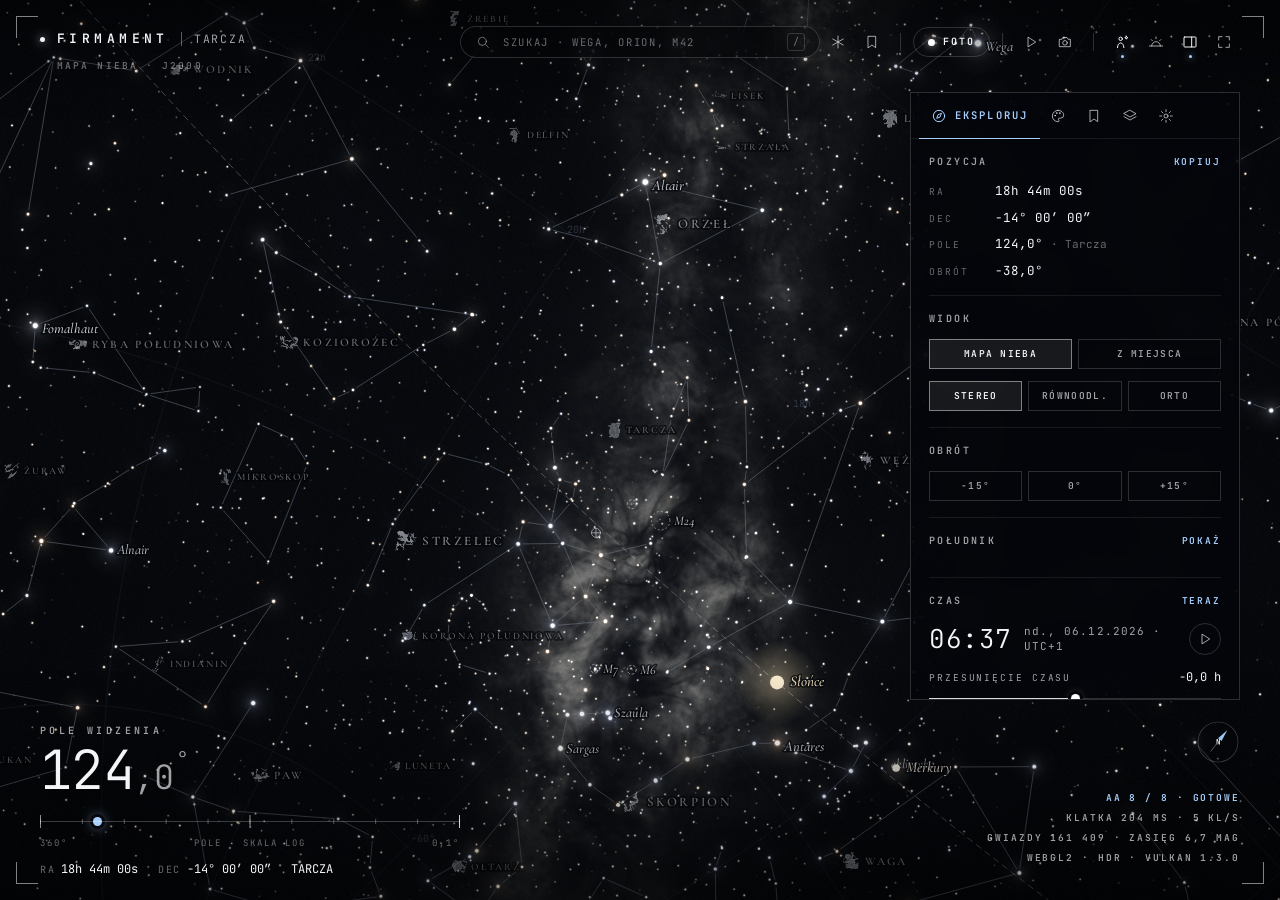
